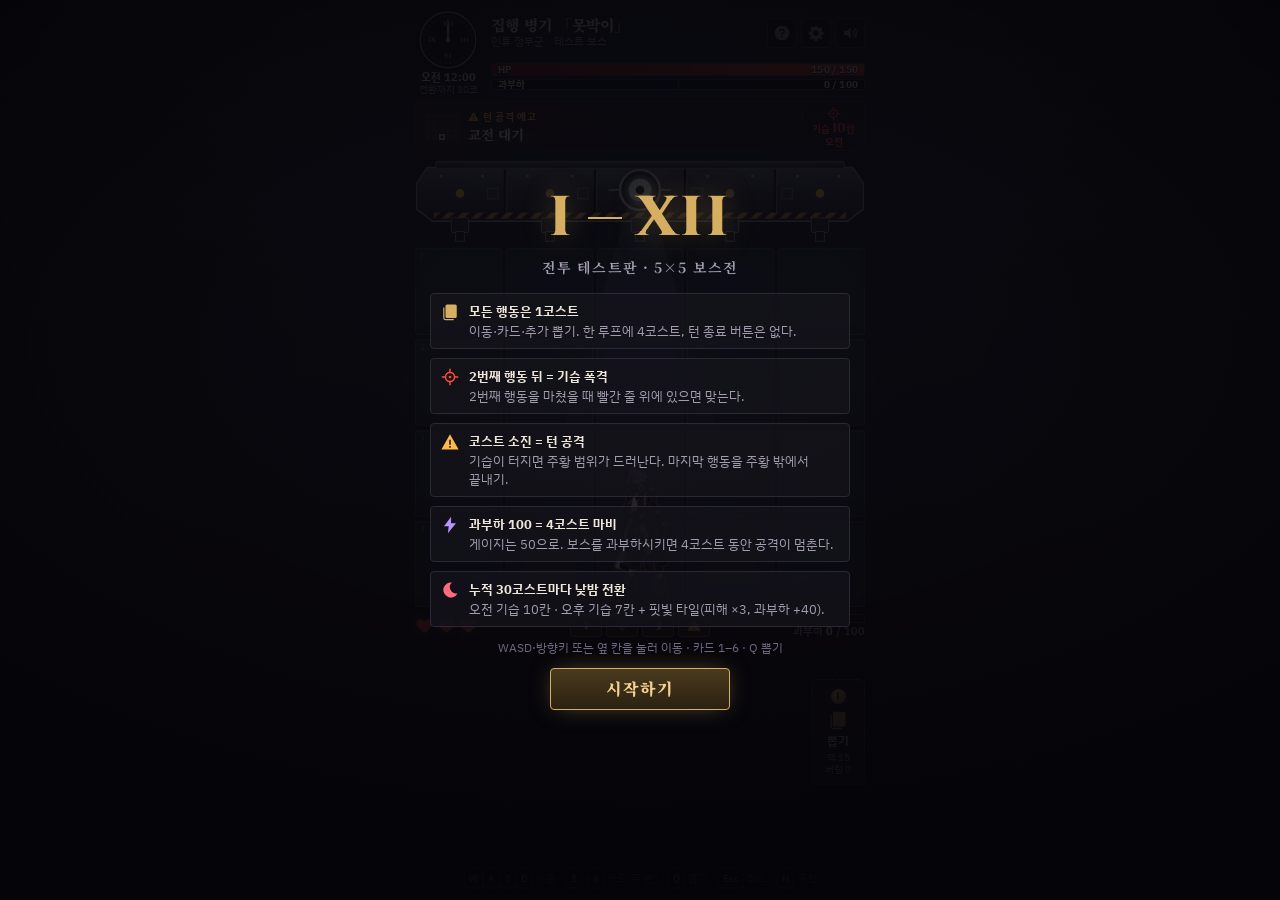
==== index.html @ 51001a9f "feat: 이야기 확장 — 긴 프롤로그 · 전투 중 장면 · 승패 엔딩 · 상점 주인 - 프롤로그를 약 45줄로 확장: 무너진 성당에서 깨어남, 신도들의 속삭임,   상점 주인(늑" ====
<!DOCTYPE html>
<html lang="ko">
<head>
<meta charset="utf-8">
<meta name="viewport" content="width=device-width, initial-scale=1, viewport-fit=cover">
<title>I–XII 전투 테스트</title>
<link rel="preconnect" href="https://fonts.googleapis.com">
<link rel="preconnect" href="https://fonts.gstatic.com" crossorigin>
<link rel="stylesheet" href="https://fonts.googleapis.com/css2?family=Cinzel:wght@600;800&family=IBM+Plex+Sans+KR:wght@400;500;700&family=Noto+Serif+KR:wght@500;700;900&display=swap">
<style>
/* ═══════════════════════════════════════════════════════════
   I–XII · 전투 테스트판
   5×5 보드 보스전 — 코스트 루프 / 2코 기습 / 과부하 / 낮밤
   ═══════════════════════════════════════════════════════════ */
:root{
  color-scheme:dark;
  --ink:#0B0A0F;
  --panel:#15131B; --panel-2:#1C1924; --line:#2B2735; --line-2:#3C3649;
  --bone:#EDE6D9; --ash:#A39CAF; --mute:#6F6980;
  --brass:#D6AE62; --brass-hi:#F2D38F; --brass-lo:#7C6234;
  --danger:#FF4B37; --warn:#FFB84A; --aether:#5FE3D2; --volt:#B894FF; --blood:#C0203D; --ok:#8BDCA6;
  --k-melee:#EFA45E; --k-shot:#5FE3D2; --k-far:#86B8FF; --k-jam:#B894FF; --k-guard:#AFC6DA; --k-cool:#8BDCA6; --k-move:#F2E6C8;
  --vh:100vh;
  --gap:4px;
  --f-num:'Cinzel','Trajan Pro','Times New Roman',serif;
  --f-serif:'Noto Serif KR','Nanum Myeongjo','AppleMyungjo','Batang',serif;
  --f-ui:'IBM Plex Sans KR','Apple SD Gothic Neo','Malgun Gothic','Noto Sans KR',system-ui,sans-serif;
  padding-top:env(safe-area-inset-top,0px);
  padding-bottom:env(safe-area-inset-bottom,0px);
}
@supports (height:100dvh){:root{--vh:100dvh}}
*,*::before,*::after{box-sizing:border-box}
html{height:100%;box-sizing:border-box;background:var(--ink)}
body{margin:0;min-height:100%;display:flex;flex-direction:column;background:var(--ink);color:var(--bone);font:14px/1.45 var(--f-ui);word-break:keep-all;overflow-wrap:break-word;-webkit-font-smoothing:antialiased;-webkit-text-size-adjust:100%;overflow-x:hidden}
button{font:inherit;color:inherit;margin:0}
svg{display:block}
[hidden]{display:none!important}
:focus-visible{outline:2px solid var(--brass-hi);outline-offset:2px}

/* ── 앱 틀 · 낮/밤 분위기 ── */
#app{
  /* 오전(낮) — 감시망의 차가운 청회색 */
  --sky-a:#0B1219; --sky-b:#16232F; --tile-a:#1A2531; --tile-edge:#2A3B4A; --eye:#D9F1FF; --tick-on:var(--brass-hi);
  --reserve:450px;                     /* 보드 밖 UI가 차지하는 세로 높이 */
  --board:clamp(252px, min(calc(100vw - 32px), calc(var(--vh) - var(--reserve))), 520px);
  --cs:calc((var(--board) - 4 * var(--gap)) / 5);
  position:relative;flex:1 0 auto;
  display:flex;flex-direction:column;align-items:center;justify-content:center;gap:6px;
  padding:10px 16px 12px;
  background:radial-gradient(120% 70% at 50% -5%, var(--sky-b) 0%, var(--sky-a) 55%, var(--ink) 100%);
  user-select:none;-webkit-user-select:none;overflow-x:clip;
}
#app[data-phase="night"]{
  /* 오후(밤) — 학살당한 광신의 핏빛 */
  --sky-a:#12070A; --sky-b:#260C13; --tile-a:#241317; --tile-edge:#43202A; --eye:#FF3B4E; --tick-on:#FF6A7E;
}
#app::before{content:"";position:fixed;inset:0;pointer-events:none;opacity:0;transition:opacity 1s ease;
  background:radial-gradient(38% 30% at 88% 4%, rgba(192,32,61,.34), transparent 70%), radial-gradient(90% 60% at 50% 110%, rgba(120,10,30,.28), transparent 70%)}
#app[data-phase="night"]::before{opacity:1}
#app.hurt-vig::after,#app.volt-vig::after{content:"";position:fixed;inset:0;pointer-events:none;z-index:30;animation:vig .55s ease-out forwards}
#app.hurt-vig::after{box-shadow:inset 0 0 90px 20px rgba(255,40,40,.55)}
#app.volt-vig::after{box-shadow:inset 0 0 110px 30px rgba(184,148,255,.6)}
@keyframes vig{from{opacity:1}to{opacity:0}}
.col{width:max(var(--board), min(calc(100vw - 32px), 420px));max-width:100%;position:relative;z-index:1}
@media (hover:none){#app{--reserve:416px}}   /* 터치 기기는 단축키 안내가 없다 */
@media (max-height:700px){#app{gap:4px;padding-block:6px 8px}.foot{height:54px}.d-row.d-flav{display:none}.log p:first-child:not(:last-child){display:none}}

/* ── HUD ── */
.hud{display:grid;grid-template-columns:auto 1fr auto;grid-template-areas:"clock name btns" "clock bars bars";column-gap:10px;row-gap:4px;align-items:center}
.clock-wrap{grid-area:clock;display:flex;flex-direction:column;align-items:center;gap:2px;width:66px}
.clock{width:58px;height:58px;filter:drop-shadow(0 3px 8px #000a)}
.ck-rim{fill:#17141D;stroke:var(--brass);stroke-width:2}
.ck-face{fill:#0E0C12}
.ck-tick{stroke:#3A3446;stroke-width:2.2;stroke-linecap:round;transition:stroke .25s}
.ck-tick.on{stroke:var(--tick-on)}
.ck-n{font:800 11px var(--f-num);fill:var(--ash);text-anchor:middle;dominant-baseline:central}
.ck-h{stroke:var(--brass);stroke-width:4;stroke-linecap:round}
.ck-m{stroke:var(--bone);stroke-width:1.8;stroke-linecap:round}
#ckHour,#ckMin{transform-origin:50px 50px;transition:transform .45s cubic-bezier(.3,.8,.3,1)}
.ck-c{fill:var(--brass-hi)}
.clock-meta{display:flex;flex-direction:column;align-items:center;line-height:1.15;font-variant-numeric:tabular-nums}
.clock-meta b{font:700 11px/1.2 var(--f-ui);white-space:nowrap}
.clock-meta span{font-size:10px;color:var(--ash);white-space:nowrap}
.boss-name{grid-area:name;min-width:0}
.bname{font:900 15px/1.2 var(--f-serif);white-space:nowrap;overflow:hidden;text-overflow:ellipsis}
.bsub{font-size:11px;color:var(--ash);white-space:nowrap;overflow:hidden;text-overflow:ellipsis}
@keyframes blink{50%{opacity:.45}}
.boss-bars{grid-area:bars;display:flex;flex-direction:column;gap:3px;min-width:0}
.bar{position:relative;height:13px;border-radius:2px;background:#07060A;border:1px solid var(--line-2);overflow:hidden}
.bar>i{position:absolute;left:0;top:0;bottom:0;width:calc(var(--v,1) * 100%);transition:width .35s ease}
.bar>b{position:absolute;inset:0;padding:0 6px;display:flex;justify-content:space-between;align-items:center;font:700 9.5px/1 var(--f-ui);text-shadow:0 1px 2px #000;font-variant-numeric:tabular-nums;letter-spacing:.02em}
.bar.hp>i{background:linear-gradient(90deg,#6F1420,#D8432F)}
.bar.bol{height:11px}
.bar.bol>i,.bar.pol>i{background:linear-gradient(90deg,#3E2F7A,var(--volt))}
.bar.bol::after,.bar.pol::after{content:"";position:absolute;left:50%;top:0;bottom:0;width:1px;background:#ffffff33}
.hud-btns{grid-area:btns;display:flex;gap:4px}
.icon-btn{width:30px;height:30px;display:grid;place-items:center;border-radius:4px;border:1px solid var(--line-2);background:var(--panel);cursor:pointer;padding:0;touch-action:manipulation}
.icon-btn svg{width:16px;height:16px;fill:var(--ash)}
.icon-btn:hover svg{fill:var(--brass-hi)}
.icon-btn.x{font:400 20px/1 var(--f-ui);color:var(--ash)}

/* ── 보스 의도 ── */
.intent{display:flex;align-items:center;gap:9px;padding:6px 9px;height:50px;border:1px solid var(--line);border-radius:4px;background:linear-gradient(90deg,rgba(255,184,74,.08),transparent 55%),var(--panel)}
.intent.live{border-color:rgba(255,184,74,.55);background:linear-gradient(90deg,rgba(255,184,74,.18),transparent 70%),var(--panel)}
.mini{display:grid;grid-template-columns:repeat(5,6px);grid-auto-rows:6px;gap:1px;flex:none}
.mini i{background:#ffffff12;border-radius:1px}
.mini i.on{background:var(--warn)}
.mini i.me{box-shadow:inset 0 0 0 1.5px var(--brass-hi)}
.int-txt{flex:1;min-width:0;display:flex;flex-direction:column;gap:4px}
.int-label{display:flex;align-items:center;gap:4px;font:700 10px/1 var(--f-ui);letter-spacing:.06em;color:var(--warn);white-space:nowrap;overflow:hidden}
.int-meta{display:flex;gap:4px;margin-left:4px;letter-spacing:0}
.int-main{display:flex;align-items:center;gap:6px;min-width:0;white-space:nowrap}
.int-chips{display:flex;gap:4px;min-width:0;overflow:hidden}
.int-label svg{width:11px;height:11px;fill:var(--warn)}
#intName{flex:none;font:900 13.5px/1.2 var(--f-serif)}
.chip{font:700 10px/1 var(--f-ui);padding:2px 5px;border-radius:2px;border:1px solid currentColor;white-space:nowrap}
.c-warn{color:var(--warn)} .c-volt{color:var(--volt)} .c-ok{color:var(--ok)} .c-dim{color:var(--ash)}
.amb-chip{flex:none;display:flex;flex-direction:column;align-items:center;gap:1px;padding-left:9px;border-left:1px solid var(--line);color:var(--danger);font:700 10px/1.1 var(--f-ui);white-space:nowrap}
.amb-chip svg{width:15px;height:15px;fill:var(--danger)}
.amb-chip b{font:800 13px/1 var(--f-num)}

/* ── 보드 ── */
.board{position:relative;z-index:1;flex:none;width:var(--board);height:var(--board);display:grid;grid-template-columns:repeat(5,1fr);grid-template-rows:repeat(5,1fr);gap:var(--gap)}
.cell{position:relative;border-radius:3px;background-color:var(--tile-a);border:1px solid var(--tile-edge);box-shadow:inset 0 -8px 14px rgba(0,0,0,.35),inset 0 1px 0 rgba(255,255,255,.05);cursor:pointer;touch-action:manipulation;overflow:hidden;transition:background-color .8s,border-color .8s}
.cell::before{content:"";position:absolute;inset:0;opacity:0;transition:opacity .15s}
.cell::after{content:"";position:absolute;inset:3px;border:2px solid transparent;border-radius:3px;transition:border-color .12s,box-shadow .12s}
.cell .dist{position:absolute;left:4px;top:3px;font:600 9px/1 var(--f-num);color:rgba(255,255,255,.22);z-index:1}
.cell .pool{position:absolute;inset:14%;border-radius:46% 54% 50% 44%;background:radial-gradient(circle at 34% 30%,#E8526A 0,#9A1029 50%,#4A0712 100%);box-shadow:0 0 16px rgba(192,32,61,.55);opacity:0;transform:scale(.5);transition:opacity .45s,transform .45s}
.cell.blood{border-color:#6E1628}
.cell.blood .pool{opacity:.92;transform:scale(1);animation:pool 2.6s ease-in-out infinite}
@keyframes pool{50%{box-shadow:0 0 26px rgba(232,82,106,.7)}}
.cell.amb::before{opacity:1;background:repeating-linear-gradient(135deg,rgba(255,75,55,.58) 0 6px,rgba(255,75,55,.2) 6px 12px);background-size:17px 17px;box-shadow:inset 0 0 0 1px rgba(255,90,70,.95),inset 0 0 18px rgba(255,75,55,.5);animation:hatch 1s linear infinite}
@keyframes hatch{to{background-position:17px 0}}
.cell.atk::before{opacity:1;background:repeating-linear-gradient(45deg,rgba(255,184,74,.52) 0 5px,rgba(255,184,74,.15) 5px 10px);box-shadow:inset 0 0 0 1px rgba(255,200,110,.95),inset 0 0 18px rgba(255,184,74,.45)}
.board.amb-off .cell.amb::before,.board.atk-off .cell.atk::before{filter:grayscale(.9) brightness(.7);animation:none}
.board.arming .cell.amb::before{animation:armIn .5s ease-out,hatch 1s linear infinite}
@keyframes armIn{from{opacity:0;transform:scaleX(.2)}to{opacity:1;transform:scaleX(1)}}
.board.revealing .cell.atk::before{animation:armIn .4s ease-out}
.cell.mv::after{border:1px dashed rgba(255,255,255,.2)}
@media (hover:hover){.cell.mv:hover::after{border-color:var(--brass-hi);border-style:solid}}
.cell.rng::after{border-color:var(--aether);box-shadow:0 0 14px -2px var(--aether),inset 0 0 10px -4px var(--aether)}
.cell.leapd::after{border:2px dashed var(--bone);box-shadow:0 0 12px -4px var(--bone)}

/* 보스 줄 */
.boss-row{grid-row:1;grid-column:1/-1;position:relative;z-index:2}
.boss-art{position:absolute;inset:0;transition:filter .3s}
.boss-art svg,.boss-art img{width:100%;height:100%}
.boss-art img{object-fit:contain;object-position:center bottom}
.boss-svg .eye{fill:var(--eye);filter:drop-shadow(0 0 6px var(--eye));transition:fill .8s}
.boss-svg .lamp{fill:#FFB84A;animation:blink 1.4s steps(2) infinite}
.boss-svg .lamp:nth-child(2n){animation-delay:.7s}
.boss-svg .muz{fill:transparent}
.boss-svg .brl.fire .muz{fill:#FFF0C0;filter:drop-shadow(0 0 5px #FFB84A)}
.boss-svg .brl.fire{animation:recoil .28s ease-out}
@keyframes recoil{30%{transform:translateY(-4px)}}
.boss-row.hit .boss-art{animation:bossHit .32s ease-out}
@keyframes bossHit{0%{filter:brightness(2.6) saturate(0)}40%{transform:translateY(-3px)}100%{filter:none;transform:none}}
.boss-row.stunned .boss-art{filter:grayscale(.85) brightness(.72);animation:flick 1.3s steps(3) infinite}
@keyframes flick{40%{filter:grayscale(.9) brightness(.45)}}
.stun-tag{position:absolute;left:24%;top:50%;translate:-50% -50%;padding:3px 8px;border-radius:2px;background:rgba(20,12,34,.88);border:1px solid var(--volt);color:var(--volt);font:700 11px/1.2 var(--f-ui);letter-spacing:.04em;white-space:nowrap;z-index:3;pointer-events:none}
.bcells{position:absolute;inset:0;display:grid;grid-template-columns:repeat(5,1fr);gap:var(--gap);pointer-events:none;z-index:2}
.bcell{position:relative;border-radius:4px;transition:box-shadow .12s}
.bcell.rng{box-shadow:inset 0 0 0 2px var(--aether),0 0 18px -3px var(--aether)}
.bcell.rng::after{content:"";position:absolute;left:50%;top:55%;width:22px;height:22px;margin:-11px 0 0 -11px;border:2px solid var(--aether);border-radius:50%;box-shadow:0 0 8px var(--aether)}
.searchlight{position:absolute;left:50%;top:42%;width:62%;height:520%;translate:-50% 0;transform-origin:50% 0;pointer-events:none;z-index:4;opacity:.5;mix-blend-mode:screen;
  background:linear-gradient(180deg,rgba(200,230,255,.26),rgba(200,230,255,0) 88%);clip-path:polygon(47% 0,53% 0,100% 100%,0 100%);animation:sweep 7s ease-in-out infinite alternate;transition:opacity .8s}
@keyframes sweep{from{rotate:-26deg}to{rotate:26deg}}
#app[data-phase="night"] .searchlight{opacity:0}

/* 기습 레이저 줄 */
.beams{position:absolute;inset:0;pointer-events:none;z-index:3}
.beam{position:absolute;background:#FF6A55;box-shadow:0 0 8px 1px rgba(255,75,55,.85);border-radius:2px;animation:beamPulse 1.1s ease-in-out infinite}
@keyframes beamPulse{50%{opacity:.55}}
.beam.h{left:calc(var(--x) * (var(--cs) + var(--gap)) + 8px);top:calc(var(--y) * (var(--cs) + var(--gap)) + var(--cs) / 2 - 1px);width:calc(var(--n) * var(--cs) + (var(--n) - 1) * var(--gap) - 16px);height:2px}
.beam.v{left:calc(var(--x) * (var(--cs) + var(--gap)) + var(--cs) / 2 - 1px);top:calc(var(--y) * (var(--cs) + var(--gap)) + 8px);height:calc(var(--n) * var(--cs) + (var(--n) - 1) * var(--gap) - 16px);width:2px}
.beam::before,.beam::after{content:"";position:absolute;width:7px;height:7px;border-radius:50%;background:#FF6A55;box-shadow:0 0 6px #FF4B37}
.beam.h::before{left:-3px;top:-2.5px}.beam.h::after{right:-3px;top:-2.5px}
.beam.v::before{top:-3px;left:-2.5px}.beam.v::after{bottom:-3px;left:-2.5px}
.board.amb-off .beam{background:#777;box-shadow:none;animation:none;opacity:.5}
.board.amb-off .beam::before,.board.amb-off .beam::after{background:#777;box-shadow:none}

/* 주인공 */
.unit{position:absolute;left:0;top:0;width:var(--cs);height:var(--cs);z-index:5;pointer-events:none;
  transform:translate(calc(var(--c,2) * (var(--cs) + var(--gap))),calc(var(--r,4) * (var(--cs) + var(--gap))));transition:transform .15s cubic-bezier(.25,.8,.35,1)}
.hero-art{position:absolute;left:4%;right:4%;bottom:5%;height:128%;transform-origin:50% 100%;animation:bob 2.4s ease-in-out infinite}
.hero-art svg,.hero-art img{width:100%;height:100%}
.hero-art img{object-fit:contain;object-position:center bottom;filter:drop-shadow(0 4px 4px rgba(0,0,0,.55))}
.unit.face-l .hero-art{transform:scaleX(-1)}
.hero-art.img{left:-16%;right:-16%;bottom:3%;height:165%}
.hero-art.img img{filter:drop-shadow(0 0 1px rgba(255,236,200,.95)) drop-shadow(0 3px 3px rgba(0,0,0,.7))}
.unit.frozen .hero-art.img{filter:drop-shadow(0 0 6px var(--volt))}
@keyframes bob{50%{translate:0 -3%}}
.hero-svg .halo{transform-box:fill-box;transform-origin:center;animation:spin 14s linear infinite}
@keyframes spin{to{rotate:360deg}}
.hero-svg .eye{transform-box:fill-box;transform-origin:center;animation:eyeBlink 4.2s infinite}
@keyframes eyeBlink{0%,93%,100%{scale:1 1}96%{scale:1 .1}}
.unit.hop .hero-art{animation:hop .18s ease-out}
@keyframes hop{40%{translate:0 -12%;scale:.94 1.06}100%{translate:0 0}}
.unit.hit .hero-art{animation:hurt .42s ease-out}
@keyframes hurt{0%{filter:brightness(3) saturate(0)}25%{translate:-6% 0}50%{translate:5% 0;filter:brightness(1.4) sepia(1) hue-rotate(-40deg)}100%{translate:0 0;filter:none}}
.unit.frozen .hero-art{filter:saturate(.35) brightness(.9) drop-shadow(0 0 7px var(--volt));animation:jitter .14s steps(2) infinite}
@keyframes jitter{50%{translate:1.5% 0}}
.unit .ward{position:absolute;inset:-6%;border-radius:50%;border:2px solid rgba(175,198,218,.9);box-shadow:0 0 14px rgba(175,198,218,.55),inset 0 0 12px rgba(175,198,218,.35);opacity:0;transform:scale(.8);transition:opacity .25s,transform .25s}
.unit.warded .ward{opacity:1;transform:scale(1)}
.unit.blocked .ward{animation:wardHit .4s ease-out}
@keyframes wardHit{0%{transform:scale(1.25);border-color:#fff}100%{transform:scale(1)}}
.unit .sparks{position:absolute;inset:-10%;width:120%;height:120%;opacity:0;pointer-events:none}
.unit.frozen .sparks,.unit.fizz .sparks{opacity:1;animation:sparks .22s steps(2) infinite}
@keyframes sparks{50%{opacity:.25;rotate:12deg}}
.unit .frz-badge{position:absolute;right:-4px;top:-18%;min-width:18px;height:18px;padding:0 4px;border-radius:9px;background:var(--volt);color:#1A1027;font:800 11px/18px var(--f-ui);text-align:center;opacity:0;transition:opacity .2s}
.unit.frozen .frz-badge{opacity:1}
.unit .bld-badge{position:absolute;left:-4px;top:-18%;height:18px;padding:0 5px;border-radius:9px;background:var(--blood);color:#FFE3E8;font:800 11px/18px var(--f-num);box-shadow:0 0 10px rgba(192,32,61,.8);opacity:0;transition:opacity .2s}
.unit.on-blood .bld-badge{opacity:1}

/* 이펙트 */
.fx{position:absolute;inset:0;pointer-events:none;z-index:7}
.fx-cell{position:absolute;left:calc(var(--c) * (var(--cs) + var(--gap)));top:calc(var(--r) * (var(--cs) + var(--gap)));width:var(--cs);height:var(--cs);border-radius:4px}
.fx-boom{background:radial-gradient(circle,#fff 0,#FFE0B8 18%,rgba(255,75,55,.9) 42%,rgba(255,75,55,0) 70%);animation:fxBoom .5s ease-out forwards}
.fx-boom.amber{background:radial-gradient(circle,#fff 0,#FFF1C9 18%,rgba(255,184,74,.92) 42%,rgba(255,184,74,0) 70%)}
.fx-zap{background:radial-gradient(circle,#E9FFFC 0,rgba(95,227,210,.85) 34%,rgba(95,227,210,0) 70%);animation:fxBoom .36s ease-out forwards}
.fx-zap.blood{background:radial-gradient(circle,#FFE3E8 0,rgba(232,52,82,.95) 34%,rgba(192,32,61,0) 72%)}
.fx-void{background:radial-gradient(circle,rgba(139,220,166,.55),transparent 70%);animation:fxBoom .5s ease-out forwards}
@keyframes fxBoom{0%{transform:scale(.35);opacity:1}100%{transform:scale(1.45);opacity:0}}
.fx-num{position:absolute;translate:-50% -50%;font:800 22px/1 var(--f-num);color:#fff;text-shadow:0 2px 0 #000,0 0 12px #000;white-space:nowrap;animation:fxRise .95s ease-out forwards}
.fx-num.hurt{color:#FF6352}
.fx-num.big{font-size:32px;color:#FF6A7E}
.fx-num.volt,.fx-num.block,.fx-num.ok{font:700 13px/1 var(--f-ui);padding:3px 7px;border-radius:2px;background:rgba(12,10,16,.85);text-shadow:none}
.fx-num.volt{color:var(--volt);border:1px solid var(--volt)}
.fx-num.block{color:var(--k-guard);border:1px solid var(--k-guard)}
.fx-num.ok{color:var(--ok);border:1px solid var(--ok)}
@keyframes fxRise{0%{opacity:0;transform:translateY(8px) scale(.7)}15%{opacity:1;transform:translateY(0) scale(1.15)}70%{opacity:1}100%{opacity:0;transform:translateY(-34px) scale(1)}}
.fx-nail{position:absolute;width:3px;margin-left:-1.5px;border-radius:2px;background:linear-gradient(180deg,rgba(255,240,200,0),#FFE7B0 75%,#fff);transform-origin:top;animation:fxNail .26s ease-in forwards}
@keyframes fxNail{0%{transform:scaleY(0);opacity:1}70%{transform:scaleY(1);opacity:1}100%{transform:scaleY(1);opacity:0}}
.board.shake-s{animation:shS .26s}
.board.shake-m{animation:shM .36s}
.board.shake-l{animation:shL .46s}
@keyframes shS{25%{translate:-3px 1px}50%{translate:2px -1px}75%{translate:-1px 2px}}
@keyframes shM{20%{translate:-6px 3px}40%{translate:5px -4px}60%{translate:-4px 4px}80%{translate:2px -2px}}
@keyframes shL{15%{translate:-9px 5px}35%{translate:8px -7px}55%{translate:-7px 6px}75%{translate:4px -3px}}
.toast{position:absolute;left:50%;top:50%;translate:-50% -50%;z-index:9;max-width:92%;padding:8px 14px;border-radius:4px;background:rgba(28,20,32,.96);border:1px solid #7A2A22;color:#FFD3CB;font:600 13px/1.35 var(--f-ui);text-align:center;box-shadow:0 8px 24px rgba(0,0,0,.6);pointer-events:none;animation:toastIn .16s ease-out}
.toast.ok{border-color:#2F6B47;color:#CFF5DC}
@keyframes toastIn{from{opacity:0;scale:.92}}

/* ── 상태 줄 ── */
.status{display:grid;grid-template-columns:1fr auto 1fr;align-items:center;gap:8px}
.vitals{display:flex;align-items:center;gap:3px}
.heart{width:19px;height:19px;fill:#E04A3A;filter:drop-shadow(0 0 4px rgba(224,74,58,.45))}
.heart.empty{fill:#2A2430;filter:none}
.vitals.hurt{animation:shM .4s}
.shield{display:flex;align-items:center;gap:2px;margin-left:4px;color:var(--k-guard);font:700 12px/1 var(--f-ui)}
.shield svg{width:16px;height:16px;fill:var(--k-guard)}
.pips{display:flex;gap:4px}
.pip{position:relative;width:32px;height:24px;border-radius:3px;border:1px solid var(--brass-lo);background:linear-gradient(180deg,#3B301B,#1D1810);display:grid;place-items:center;transition:opacity .2s,border-color .2s}
.pip i{font:800 11px/1 var(--f-num);font-style:normal;color:var(--brass-hi)}
.pip svg{width:14px;height:14px}
.pip.m-amb svg{fill:var(--danger)}
.pip.m-atk svg{fill:var(--warn)}
.pip.spent{background:transparent;border-color:var(--line-2);opacity:.45}
.pip.next{box-shadow:0 0 0 1px var(--brass-hi),0 0 12px -2px var(--brass);animation:pipGlow 1.2s ease-in-out infinite}
@keyframes pipGlow{50%{box-shadow:0 0 0 1px var(--brass-hi),0 0 4px -2px var(--brass)}}
.pip.frz{border-color:var(--volt);background:linear-gradient(180deg,#2B2147,#161028)}
.pip.stn svg{opacity:.3}
.pip.stn::after{content:"";position:absolute;left:5px;right:5px;top:50%;height:2px;margin-top:-1px;background:var(--ok);rotate:-24deg;border-radius:1px}
.olw{display:flex;flex-direction:column;align-items:flex-end;gap:3px;justify-self:end;width:100%;max-width:110px}
.bar.pol{width:100%;height:9px}
.bar.pol.hot>i{background:linear-gradient(90deg,#6A3DC2,#FF7AD9)}
#olTxt{font:600 10.5px/1 var(--f-ui);color:var(--ash);font-variant-numeric:tabular-nums;white-space:nowrap}
#olTxt b{color:var(--bone)}
#olTxt .frz-t{color:var(--volt)}
.coach{height:18px;font:600 12px/18px var(--f-ui);color:var(--ash);text-align:center;white-space:nowrap;overflow:hidden;text-overflow:ellipsis}
.coach.t-danger{color:#FF8272} .coach.t-warn{color:var(--warn)} .coach.t-ok{color:var(--ok)} .coach.t-volt{color:var(--volt)}

/* ── 손패 ── */
.hand-row{display:flex;align-items:flex-end;gap:6px;height:118px}
.hand{flex:1;min-width:0;height:100%;display:flex;align-items:flex-end;justify-content:center}
.card{--k:var(--brass);position:relative;flex:none;width:78px;height:106px;margin-left:var(--ov,5px);padding:5px 5px 4px;display:flex;flex-direction:column;gap:3px;border-radius:6px;border:1px solid #5A4A2C;
  background:linear-gradient(165deg,#251F2D 0%,#16121C 58%,#100D14 100%);box-shadow:0 8px 16px -8px rgba(0,0,0,.8),inset 0 1px 0 rgba(255,255,255,.07);text-align:left;cursor:pointer;touch-action:manipulation;transition:transform .14s ease,box-shadow .14s ease,filter .14s}
.card:first-child{margin-left:0}
.card::before{content:"";position:absolute;inset:2px;border:1px solid rgba(214,174,98,.16);border-radius:4px;pointer-events:none}
.has-card-art .card{background:var(--card-art) center/cover no-repeat,#C9B38A;border-color:#4A3218;color:#2A1A0C;box-shadow:0 8px 16px -8px rgba(0,0,0,.85),inset 0 0 16px rgba(70,40,12,.35)}
.has-card-art .card::before{border-color:rgba(90,60,30,.3)}
.has-card-art .card .c-name{color:#1E1208}
.has-card-art .card .c-stat b{color:#1E1208}
.has-card-art .card .c-stat small{color:#5B4430}
.has-card-art .card .c-key{color:#5B4430;border-color:rgba(90,60,30,.45)}
.has-card-art .card .c-mini i{background:rgba(60,35,15,.16)}
.has-card-art .card .c-mini i.me{background:#8A5A12}
.has-card-art .card .c-tags em{background:rgba(60,35,15,.12);color:#5B4430}
.has-card-art .card.k-melee{--k:#9C4A10} .has-card-art .card.k-shot{--k:#0E6F66} .has-card-art .card.k-far{--k:#2C5C9E} .has-card-art .card.k-jam{--k:#6B3DB0}
.has-card-art .card.k-guard{--k:#3A5670} .has-card-art .card.k-cool{--k:#2A7A4B} .has-card-art .card.k-move{--k:#6A5530}
.has-card-art .card .t-ol{color:#6B3DB0!important} .has-card-art .card .t-bol{color:#2A7A4B!important} .has-card-art .card .t-rap{color:#A0381C!important} .has-card-art .card .t-per{color:#8A5A12!important}
.has-card-art .card.bld .c-stat b{color:#A3122D}
.has-card-art .card.off{filter:grayscale(.85) brightness(.66)}
.k-melee{--k:var(--k-melee)} .k-shot{--k:var(--k-shot)} .k-far{--k:var(--k-far)} .k-jam{--k:var(--k-jam)} .k-guard{--k:var(--k-guard)} .k-cool{--k:var(--k-cool)} .k-move{--k:var(--k-move)}
.c-top{display:flex;align-items:center;gap:3px;height:15px}
.c-cost{flex:none;width:15px;height:15px;border-radius:50%;display:grid;place-items:center;font:800 9.5px/1 var(--f-num);color:#1A140A;background:radial-gradient(circle at 35% 30%,#FFE7AE,#C99A45 60%,#7C6234)}
.c-kind{flex:1;min-width:0;display:flex;align-items:center;gap:2px;font:700 9px/1 var(--f-ui);color:var(--k);letter-spacing:.03em;white-space:nowrap}
.c-kind svg{flex:none;width:10px;height:10px;fill:var(--k)}
.c-key{flex:none;font:600 9px/1 var(--f-ui);color:var(--mute);border:1px solid var(--line-2);border-radius:2px;padding:1px 3px}
.c-name{min-height:30px;display:flex;align-items:center;padding:0 1px;font:900 12px/1.2 var(--f-serif);word-break:keep-all}
.c-mid{flex:1;display:flex;align-items:center;gap:6px;padding:1px}
.c-mini{display:grid;grid-template-columns:repeat(3,5px);grid-auto-rows:5px;gap:1px;flex:none}
.c-mini i{background:rgba(255,255,255,.08);border-radius:1px}
.c-mini i.on{background:var(--k)}
.c-mini i.me{background:var(--brass-hi)}
.c-mini.icon{width:17px;height:29px;display:grid;place-items:center}
.c-mini.icon svg{width:16px;height:16px;fill:var(--k)}
.c-stat{display:flex;flex-direction:column;line-height:1;min-width:0}
.c-stat b{font:800 19px/1 var(--f-num);font-variant-numeric:tabular-nums}
.c-stat small{margin-top:2px;font-size:9px;color:var(--ash);white-space:nowrap}
.c-tags{display:flex;flex-wrap:nowrap;gap:2px;min-height:13px;overflow:hidden}
.c-tags em{flex:none;display:flex;align-items:center;gap:1px;padding:2px 3px;border-radius:2px;background:rgba(255,255,255,.07);font:700 8px/1 var(--f-ui);font-style:normal;color:var(--ash);white-space:nowrap}
.c-tags em svg{width:8px;height:8px;fill:currentColor}
.t-ol{color:var(--volt)!important} .t-bol{color:var(--ok)!important} .t-rap{color:#FF9D82!important} .t-per{color:var(--brass-hi)!important}
.card.sel{transform:translateY(-10px);box-shadow:0 0 0 2px var(--aether),0 14px 24px -10px #000;z-index:4}
@media (hover:hover){.card:hover{transform:translateY(-8px);z-index:4}}
.card.off{filter:grayscale(.75) brightness(.6)}
.card.bld{border-color:var(--blood);box-shadow:0 0 14px -3px var(--blood)}
.card.bld .c-stat b{color:#FF7A8C}
.card.frz{border-color:var(--volt)}
.c-flag{position:absolute;left:4px;right:4px;bottom:4px;padding:2px 0;border-radius:2px;text-align:center;font:700 9px/1.3 var(--f-ui)}
.c-flag.off{color:#FFB9AD;background:#2A0E0E;border:1px solid #7A2A22}
.c-flag.frz{color:#E3D6FF;background:#1E1434;border:1px solid var(--volt)}
.draw-btn{flex:none;width:54px;height:106px;display:flex;flex-direction:column;align-items:center;justify-content:center;gap:5px;padding:0;border-radius:6px;border:1px dashed #6A5733;
  background:repeating-linear-gradient(135deg,#1B1720 0 6px,#15121A 6px 12px);cursor:pointer;touch-action:manipulation}
.draw-btn svg{width:20px;height:20px;fill:var(--brass)}
.draw-btn b{font:700 12px/1 var(--f-ui)}
.draw-btn small{font-size:9.5px;line-height:1.25;color:var(--ash);text-align:center}
.draw-btn .c-cost{margin-bottom:1px}
.draw-btn.dis{opacity:.4;cursor:not-allowed}
@media (hover:hover){.draw-btn:not(.dis):hover{border-color:var(--brass);border-style:solid}}

/* ── 하단: 카드 상세 / 전투 기록 ── */
.foot{height:74px;overflow:hidden}
.detail{height:100%;padding:6px 10px;border:1px solid var(--brass-lo);border-radius:5px;background:rgba(21,19,27,.97);display:flex;flex-direction:column;justify-content:center;gap:3px;font-size:11.5px;line-height:1.35}
.d-row{display:flex;align-items:center;gap:6px;white-space:nowrap;min-width:0}
.d-range,.d-text,.d-eff{overflow:hidden;text-overflow:ellipsis;min-width:0}
.d-eff{flex:1}
.d-kind{display:flex;align-items:center;gap:3px;font:700 10px/1 var(--f-ui);color:var(--k)}
.d-kind svg{width:11px;height:11px;fill:var(--k)}
.d-name{font:900 13.5px/1.2 var(--f-serif)}
.d-range{color:var(--ash)}
.d-text{color:var(--ash)}
.d-eff b{font-variant-numeric:tabular-nums}
.d-eff .v{color:var(--volt)} .d-eff .g{color:var(--ok)} .d-eff .bl{font-style:normal;color:#FF8FA0}
.st{flex:none;font:700 10.5px/1 var(--f-ui);padding:3px 6px;border-radius:2px;white-space:nowrap}
.st.good{color:var(--ok);background:rgba(139,220,166,.12)}
.st.bad{color:#FF9C8E;background:rgba(255,75,55,.12)}
.st.frz{color:var(--volt);background:rgba(184,148,255,.14)}
.btn-use{flex:none;padding:4px 10px;border-radius:4px;border:1px solid var(--brass);background:linear-gradient(180deg,#3E3219,#241C0E);color:var(--brass-hi);font:700 12px/1 var(--f-ui);cursor:pointer}
.hint{flex:none;color:var(--mute);font-size:10.5px}
.log{height:100%;display:flex;flex-direction:column;justify-content:flex-end;gap:1px;font-size:11.5px;line-height:1.45;color:var(--mute)}
.log p{margin:0;white-space:nowrap;overflow:hidden;text-overflow:ellipsis}
.log p:last-child{color:var(--ash)}
.log .l-bad{color:#FF8A7A} .log .l-ok{color:var(--ok)} .log .l-volt{color:var(--volt)} .log .l-blood{color:#FF8FA0} .log .l-day{color:#BFE4FF} .log .l-warn{color:var(--warn)}
.log p:not(:last-child){opacity:.6}
.keys{font-size:11px;color:var(--mute);text-align:center}
.keys kbd{font:600 10px/1 var(--f-ui);padding:2px 4px;border:1px solid var(--line-2);border-bottom-width:2px;border-radius:3px;color:var(--ash)}
@media (hover:none){.keys{display:none}}

/* ── 오버레이 ── */
.overlay{position:fixed;inset:0;z-index:40;display:grid;place-items:center;padding:16px;overflow-y:auto;background:radial-gradient(80% 60% at 50% 38%,rgba(11,10,16,.84),rgba(5,4,8,.96))}
.ov-panel{width:min(420px,100%);display:flex;flex-direction:column;align-items:center;gap:12px;text-align:center}
.logo{display:flex;align-items:center;gap:14px;font:800 56px/1 var(--f-num);color:var(--brass);letter-spacing:.04em;text-shadow:0 0 30px rgba(214,174,98,.35)}
.logo i{display:block;width:34px;height:2px;background:var(--brass)}
.logo-sub{margin:0;font:700 14px/1.4 var(--f-serif);color:var(--ash);letter-spacing:.08em}
.rules{list-style:none;margin:4px 0 0;padding:0;display:flex;flex-direction:column;gap:9px;text-align:left;width:100%}
.rules li{display:flex;gap:10px;align-items:flex-start;padding:8px 10px;border:1px solid var(--line);border-radius:4px;background:rgba(21,19,27,.8);font-size:12.5px;line-height:1.45;color:var(--ash)}
.rules li b{display:block;color:var(--bone);font-size:13px;margin-bottom:1px}
.rules svg{flex:none;width:18px;height:18px;margin-top:1px;fill:var(--brass)}
.rules .r-amb svg{fill:var(--danger)} .rules .r-atk svg{fill:var(--warn)} .rules .r-volt svg{fill:var(--volt)} .rules .r-blood svg{fill:#FF6A7E}
.ctrl{margin:0;font-size:12px;color:var(--mute)}
.btn-main{min-width:180px;padding:12px 28px;border-radius:4px;border:1px solid var(--brass);background:linear-gradient(180deg,#4A3B1E,#2A2111);color:var(--brass-hi);font:900 16px/1 var(--f-serif);letter-spacing:.12em;cursor:pointer;box-shadow:0 0 24px -6px rgba(214,174,98,.5)}
.btn-main:hover{background:linear-gradient(180deg,#5A4824,#33281A)}
.btn-sub{padding:10px 18px;border-radius:4px;border:1px solid var(--line-2);background:var(--panel);color:var(--ash);font:700 13px/1 var(--f-ui);cursor:pointer}
.res-kicker{margin:0;font:700 11px/1 var(--f-ui);letter-spacing:.2em;color:var(--mute)}
.res-title{margin:0;font:900 44px/1.1 var(--f-serif);text-wrap:balance}
.res-title.win{color:var(--brass-hi)} .res-title.lose{color:#FF6A5A}
.res-sub{margin:0;color:var(--ash);font-size:13px}
.res-stats{display:grid;grid-template-columns:1fr 1fr;gap:6px;width:100%;margin:4px 0}
.res-stats div{padding:8px 10px;border:1px solid var(--line);border-radius:4px;background:var(--panel);text-align:left}
.res-stats dt{font-size:10.5px;color:var(--mute)}
.res-stats dd{margin:2px 0 0;font:800 17px/1.1 var(--f-num);font-variant-numeric:tabular-nums}
.res-btns{display:flex;gap:8px;flex-wrap:wrap;justify-content:center}
.banner{position:fixed;inset:0;z-index:45;display:grid;place-items:center;pointer-events:none;padding:16px}
.banner-in{display:flex;flex-direction:column;align-items:center;gap:6px;padding:22px 34px;border-radius:6px;text-align:center;animation:bannerIn 1.5s ease forwards}
.banner-in.day{background:linear-gradient(180deg,rgba(18,32,44,.95),rgba(10,16,24,.95));border:1px solid #6E8FAA;box-shadow:0 0 60px rgba(191,228,255,.25)}
.banner-in.night{background:linear-gradient(180deg,rgba(44,10,20,.95),rgba(20,6,10,.95));border:1px solid var(--blood);box-shadow:0 0 60px rgba(192,32,61,.4)}
.banner-in svg{width:34px;height:34px}
.banner-in.day svg{fill:#FFE39A} .banner-in.night svg{fill:#FF6A7E}
.banner-in small{font:800 13px/1 var(--f-num);letter-spacing:.2em;color:var(--ash)}
.banner-in b{font:900 30px/1.15 var(--f-serif)}
.banner-in span{font-size:12.5px;color:var(--ash);line-height:1.5}
@keyframes bannerIn{0%{opacity:0;transform:scale(1.12)}14%{opacity:1;transform:scale(1)}82%{opacity:1}100%{opacity:0;transform:scale(.97)}}

/* ── 시트(규칙 · 테스트 설정) ── */
.sheet{position:fixed;inset:0;z-index:50;display:flex;align-items:flex-end;justify-content:center;background:rgba(5,4,8,.62);backdrop-filter:blur(3px);-webkit-backdrop-filter:blur(3px)}
.sheet-panel{width:min(480px,100%);max-height:88%;overflow-y:auto;padding:14px 16px calc(18px + env(safe-area-inset-bottom,0px));border:1px solid var(--line-2);border-radius:10px 10px 0 0;background:var(--panel);user-select:text;-webkit-user-select:text}
@media (min-width:700px){.sheet{align-items:center}.sheet-panel{border-radius:8px}}
.sheet-head{position:sticky;top:-14px;z-index:1;display:flex;align-items:center;justify-content:space-between;margin:-14px -16px 8px;padding:12px 16px 10px;background:var(--panel);border-bottom:1px solid var(--line)}
.sheet-head h3{margin:0;font:900 17px/1.2 var(--f-serif)}
.sheet section{margin:12px 0}
.sheet h4{margin:0 0 6px;font:700 12px/1.3 var(--f-ui);letter-spacing:.06em;color:var(--brass)}
.sheet p,.sheet li{font-size:12.5px;line-height:1.55;color:var(--ash)}
.sheet p{margin:0 0 6px}
.sheet ol,.sheet ul{margin:0;padding-left:20px}
.sheet b{color:var(--bone)}
.sheet code{font:500 11.5px/1 ui-monospace,Menlo,Consolas,monospace;padding:1px 4px;border-radius:2px;background:#0B0A0F;color:var(--brass-hi)}
.sheet .ok{color:var(--ok)} .sheet .dim{color:var(--mute)}
.tbl-wrap{overflow-x:auto}
.ctbl{width:100%;border-collapse:collapse;font-size:11.5px}
.ctbl th,.ctbl td{padding:5px 6px;border-bottom:1px solid var(--line);text-align:left;vertical-align:top;color:var(--ash)}
.ctbl th{font-weight:700;color:var(--mute);white-space:nowrap}
.ctbl td:first-child{color:var(--bone);font-weight:700;white-space:nowrap}
.cfg-actions{display:grid;grid-template-columns:repeat(auto-fill,minmax(128px,1fr));gap:6px;margin-bottom:8px}
.cfg-actions button{padding:8px 6px;border-radius:4px;border:1px solid var(--line-2);background:var(--panel-2);font:700 12px/1.2 var(--f-ui);color:var(--bone);cursor:pointer}
.cfg-actions button:hover{border-color:var(--brass)}
.cfg-actions .danger{color:#FF9C8E}
.cfg-note{margin:0 0 4px!important;font-size:11.5px!important;color:var(--mute)!important}
.cfg-g{margin:14px 0 4px!important}
.cfg-row{display:flex;align-items:center;justify-content:space-between;gap:10px;padding:7px 0;border-bottom:1px solid var(--line);font-size:12.5px;color:var(--bone);cursor:default}
.cfg-row>span:first-child{flex:1;min-width:0}
.cfg-row em{font-style:normal;font-size:10px;color:var(--mute);margin-left:4px}
.step{display:flex;align-items:center;gap:4px;flex:none}
.step button{width:28px;height:28px;border-radius:4px;border:1px solid var(--line-2);background:var(--panel-2);font:700 15px/1 var(--f-ui);cursor:pointer;padding:0}
.step output{min-width:44px;text-align:center;font:700 13px/1 var(--f-ui);font-variant-numeric:tabular-nums}
.seg{display:flex;flex-wrap:wrap;justify-content:flex-end;gap:4px}
.seg button{padding:6px 8px;border-radius:4px;border:1px solid var(--line-2);background:var(--panel-2);font:600 11.5px/1.2 var(--f-ui);color:var(--ash);cursor:pointer}
.seg button.on{border-color:var(--brass);color:var(--brass-hi);background:#2A2111}
.sw-row input{position:absolute;opacity:0;width:1px;height:1px}
.sw{position:relative;flex:none;width:40px;height:22px;border-radius:11px;background:#2A2632;border:1px solid var(--line-2);transition:background .15s;cursor:pointer}
.sw::after{content:"";position:absolute;left:2px;top:2px;width:16px;height:16px;border-radius:50%;background:var(--ash);transition:transform .15s,background .15s}
.sw-row input:checked+.sw{background:#3B2F16;border-color:var(--brass)}
.sw-row input:checked+.sw::after{transform:translateX(18px);background:var(--brass-hi)}
.sw-row input:focus-visible+.sw{outline:2px solid var(--brass-hi);outline-offset:2px}

/* ── 대사 장면 ── */
.scene{position:fixed;inset:0;z-index:42;display:flex;justify-content:center;padding:calc(12px + env(safe-area-inset-top,0px)) 16px calc(16px + env(safe-area-inset-bottom,0px));
  background:radial-gradient(120% 75% at 50% 32%,rgba(9,8,13,.45),rgba(5,4,8,.9) 72%),rgba(5,4,8,.3);backdrop-filter:blur(3px);-webkit-backdrop-filter:blur(3px);cursor:pointer;animation:scIn .45s ease-out}
@keyframes scIn{from{opacity:0}}
.sc-wrap{position:relative;width:min(620px,100%);height:100%;display:flex;flex-direction:column}
.sc-tools{position:relative;z-index:6;display:flex;justify-content:flex-end;gap:6px}
.sc-tools button{padding:7px 11px;border-radius:4px;border:1px solid var(--line-2);background:rgba(21,19,27,.9);font:700 11.5px/1 var(--f-ui);color:var(--ash);cursor:pointer;touch-action:manipulation}
.sc-tools button:hover{color:var(--bone);border-color:var(--brass-lo)}
.sc-tools button.on{color:var(--brass-hi);border-color:var(--brass);background:rgba(58,46,22,.9)}
.sc-stage{position:relative;z-index:2;flex:1;min-height:0}
.pt{position:absolute;opacity:0;transition:opacity .45s ease,transform .45s cubic-bezier(.2,.8,.3,1),filter .3s ease,left .45s cubic-bezier(.2,.8,.3,1);pointer-events:none}
.pt.in{opacity:1}
.pt.off{filter:brightness(.42) saturate(.55)}
.pt-hero{z-index:1;left:-3%;bottom:150px;height:min(42vh,420px);max-width:70%;aspect-ratio:100/130;transform:translateX(-40px)}
.pt-hero.img{left:38%;top:20%;bottom:auto;height:100%;max-width:none;aspect-ratio:2/3;translate:-50% 0}
.pt-hero.img::before{display:none}
.pt-hero.img .pt-art img{object-position:center top;filter:drop-shadow(0 10px 24px rgba(0,0,0,.6))}
.pt-hero.swap .pt-art,.pt-merchant.swap .pt-art{animation:faceSwap .28s ease-out}
.pt-merchant{z-index:1;left:72%;top:18%;height:100%;aspect-ratio:2/3;translate:-50% 0;transform:translateX(40px)}
.pt-merchant.in{transform:none}
.pt-merchant.on{transform:translateY(-6px) scale(1.02)}
.pt-merchant .pt-art svg,.pt-merchant .pt-art img{object-position:center top}
.pt-merchant .pt-art img{filter:drop-shadow(0 10px 24px rgba(0,0,0,.6))}
.npc-svg .m-eye{filter:drop-shadow(0 0 3px #F0B44E)}
.pt-hero.on,.pt-merchant.on{z-index:2}
.scene.duo .pt-hero.img{left:30%}
@keyframes faceSwap{from{opacity:.6;transform:translateY(5px)}}
.pt-hero.in{transform:none}
.pt-hero.on{transform:translateY(-6px) scale(1.02)}
.pt-hero::before{content:"";position:absolute;left:5%;right:5%;bottom:0;height:45%;background:radial-gradient(ellipse at 50% 100%,rgba(214,174,98,.3),transparent 70%)}
.pt-art{position:relative;width:100%;height:100%}
.pt-art svg,.pt-art img{width:100%;height:100%;object-fit:contain;object-position:center bottom}
.pt-boss{right:0;top:7%;width:min(58%,300px);transform:translateX(40px)}
.pt-boss.in{transform:none}
.pt-boss.on{transform:translateY(-3px)}
.mon{padding:6px;border-radius:6px;background:linear-gradient(180deg,#2B313A,#171B21);border:1px solid #5E6A78;box-shadow:0 14px 30px rgba(0,0,0,.6);transition:border-color .3s,box-shadow .3s}
.mon-screen{position:relative;aspect-ratio:16/10;border-radius:3px;overflow:hidden;background:#07090C}
.mon-screen svg,.mon-screen img{width:100%;height:100%;object-fit:cover}
.mon-screen::after{content:"";position:absolute;inset:0;pointer-events:none;background:repeating-linear-gradient(180deg,rgba(255,255,255,.06) 0 1px,transparent 1px 3px),radial-gradient(90% 80% at 50% 50%,transparent 55%,rgba(0,0,0,.55))}
.mon-bar{display:flex;align-items:center;gap:6px;padding:6px 2px 0;font:700 10px/1 var(--f-ui);letter-spacing:.1em;color:#9AA6B4;white-space:nowrap;overflow:hidden}
.mon-bar .rec{flex:none;width:7px;height:7px;border-radius:50%;background:#5A1F24}
.pt-boss.on .mon{border-color:#FF5A6E;box-shadow:0 0 24px rgba(255,59,78,.35),0 14px 30px rgba(0,0,0,.6)}
.pt-boss.on .rec{background:#FF3B4E;animation:blink .8s steps(2) infinite}
.sc-choices{position:absolute;left:50%;bottom:16px;translate:-50% 0;z-index:5;width:min(340px,92%);display:flex;flex-direction:column;gap:8px}
.sc-choices button{padding:13px 18px;border-radius:4px;border:1px solid var(--brass);background:linear-gradient(180deg,rgba(64,51,26,.97),rgba(36,28,14,.97));color:var(--brass-hi);font:700 15px/1.3 var(--f-serif);text-align:left;cursor:pointer;box-shadow:0 10px 24px rgba(0,0,0,.55);animation:choiceIn .35s ease-out both;touch-action:manipulation}
.sc-choices button:nth-child(2){animation-delay:.08s}
.sc-choices button:hover{background:linear-gradient(180deg,rgba(86,68,34,.97),rgba(46,36,18,.97))}
.sc-choices button kbd{display:inline-block;min-width:18px;margin-right:8px;padding:1px 4px;border-radius:3px;border:1px solid var(--brass-lo);font:700 11px/1.2 var(--f-ui);text-align:center;color:var(--brass)}
@keyframes choiceIn{from{opacity:0;transform:translateY(8px)}}
.dbox{position:relative;z-index:4;margin-top:12px;min-height:150px;padding:24px 20px 22px;border-radius:6px;border:1px solid #6A5733;
  background:linear-gradient(180deg,rgba(27,23,34,.97),rgba(14,12,18,.98));box-shadow:0 20px 44px rgba(0,0,0,.65),inset 0 0 0 3px rgba(12,10,16,.9),inset 0 0 0 4px rgba(214,174,98,.2)}
.dbox::before,.dbox::after{content:"";position:absolute;width:14px;height:14px;border:2px solid var(--brass);opacity:.65;pointer-events:none}
.dbox::before{left:7px;bottom:7px;border-right:0;border-top:0}
.dbox::after{right:7px;top:7px;border-left:0;border-bottom:0}
.dname{position:absolute;left:16px;top:-16px;padding:6px 16px;border-radius:3px;background:linear-gradient(180deg,#EDC983,#B88D42);color:#1B150B;font:900 14px/1.2 var(--f-serif);letter-spacing:.05em;box-shadow:0 4px 12px rgba(0,0,0,.55)}
.dname.boss{background:linear-gradient(180deg,#6A7582,#39414C);color:#EAF4FF}
.dname.merchant{background:linear-gradient(180deg,#9A6A3E,#5E3D20);color:#FBE9D2}
.dname.voice{background:linear-gradient(180deg,#9A1E34,#5A101D);color:#FFE3E8}
.dtext{margin:0;min-height:3.6em;font:500 16px/1.8 var(--f-serif);color:var(--bone);white-space:pre-wrap}
.dtext.nar{color:#C9C0D3}
.dtext.boss{color:#DCE6F2;letter-spacing:.02em}
.dtext.merchant{color:#F1E4D2}
.dtext.voice{color:#F2BCC6;font-style:italic}
.sc-place{position:absolute;left:0;top:46px;z-index:6;padding:7px 14px 7px 10px;border-left:2px solid var(--brass);background:linear-gradient(90deg,rgba(12,10,16,.92),rgba(12,10,16,0));font:700 12px/1.3 var(--f-ui);letter-spacing:.08em;color:var(--bone);pointer-events:none;animation:placeIn 3s ease forwards}
@keyframes placeIn{0%{opacity:0;transform:translateX(-10px)}12%{opacity:1;transform:none}80%{opacity:1}100%{opacity:0}}
.scene[data-tint="warm"]{background:radial-gradient(120% 75% at 50% 30%,rgba(70,42,16,.5),rgba(10,6,4,.92) 72%),rgba(12,8,4,.38)}
.scene[data-tint="cold"]{background:radial-gradient(120% 75% at 50% 18%,rgba(46,78,110,.46),rgba(4,8,14,.92) 72%),rgba(4,8,14,.36)}
.scene[data-tint="blood"]{background:radial-gradient(120% 75% at 50% 42%,rgba(120,12,34,.52),rgba(12,2,6,.94) 72%),rgba(22,2,8,.4)}
.sc-wrap.sc-shake{animation:shM .42s}
.scene.sc-flash::after,.scene.sc-red::after{content:"";position:absolute;inset:0;z-index:9;pointer-events:none;animation:scFlash .75s ease-out forwards}
.scene.sc-flash::after{background:radial-gradient(circle at 50% 28%,rgba(236,246,255,.95),rgba(200,226,255,.35) 60%,transparent)}
.scene.sc-red::after{background:radial-gradient(circle at 50% 50%,rgba(255,40,64,.55),rgba(120,0,24,.42) 72%)}
@keyframes scFlash{from{opacity:1}to{opacity:0}}
.dnext{position:absolute;right:18px;bottom:12px;width:0;height:0;border-left:6px solid transparent;border-right:6px solid transparent;border-top:8px solid var(--brass-hi);opacity:0;animation:nextBob .9s ease-in-out infinite}
.dbox.done .dnext{opacity:1}
.dbox.choosing .dnext{opacity:0}
@keyframes nextBob{50%{transform:translateY(4px)}}
.sc-card{position:absolute;inset:0;z-index:7;display:grid;place-items:center;background:radial-gradient(70% 50% at 50% 45%,rgba(20,16,26,.96),rgba(5,4,8,.98));text-align:center;animation:cardIn 2.1s ease forwards}
.sc-card b{display:block;font:800 88px/1 var(--f-num);color:var(--brass);text-shadow:0 0 36px rgba(214,174,98,.35)}
.sc-card span{display:block;margin-top:14px;font:900 19px/1.4 var(--f-serif);letter-spacing:.24em;color:var(--bone)}
.sc-card i{display:block;width:44px;height:1px;margin:14px auto 0;background:var(--brass-lo)}
@keyframes cardIn{0%{opacity:0}18%{opacity:1}82%{opacity:1}100%{opacity:0}}
.sc-logp{position:absolute;inset:0;z-index:8;display:flex;flex-direction:column;border:1px solid var(--line-2);border-radius:8px;background:rgba(12,11,16,.98);cursor:default;user-select:text;-webkit-user-select:text}
.sc-logp .sheet-head{position:static;margin:0;border-radius:8px 8px 0 0}
.lg-list{flex:1;overflow-y:auto;display:flex;flex-direction:column;gap:12px;padding:14px 16px 18px}
.lg-item b{display:block;font:700 11.5px/1.3 var(--f-ui);letter-spacing:.04em;color:var(--brass)}
.lg-item p{margin:3px 0 0;font:500 14.5px/1.65 var(--f-serif);color:var(--bone)}
.lg-item.nar p{color:#C9C0D3}
.lg-item.pick b{color:var(--aether)}
.lg-item.pick p{color:var(--aether)}
.lg-item.voice b,.lg-item.voice p{color:#F2BCC6}
.lg-item.voice p{font-style:italic}
/* 전투 중 보스 말풍선 */
.bark{position:absolute;left:57%;top:50%;translate:0 -50%;z-index:9;max-width:41%;padding:6px 10px;border-radius:4px;background:rgba(12,14,18,.96);border:1px solid #7C8896;color:#E8F2FF;font:600 12px/1.35 var(--f-ui);pointer-events:none;box-shadow:0 6px 16px rgba(0,0,0,.5);animation:barkIn 2.3s ease forwards}
.bark::before{content:"";position:absolute;left:-7px;top:50%;margin-top:-6px;border:6px solid transparent;border-left:0;border-right-color:#7C8896}
#app[data-phase="night"] .bark{border-color:#A33347}
#app[data-phase="night"] .bark::before{border-right-color:#A33347}
@keyframes barkIn{0%{opacity:0;transform:translateX(-6px)}10%{opacity:1;transform:none}86%{opacity:1}100%{opacity:0}}

@media (prefers-reduced-motion:reduce){
  *,*::before,*::after{animation-duration:.01ms!important;animation-iteration-count:1!important;transition-duration:.01ms!important}
}
</style>
</head>
<body>
<div id="app" data-phase="day">

  <!-- ═════ HUD: 시계 · 보스 ═════ -->
  <header class="hud col">
    <div class="clock-wrap">
      <svg id="clock" class="clock" viewBox="0 0 100 100" aria-hidden="true"></svg>
      <div class="clock-meta"><b id="clockTime">오전 12:00</b><span id="clockNext">전환까지 30코</span></div>
    </div>
    <div class="boss-name">
      <div class="bname" id="bossName">집행 병기 「못박이」</div>
      <div class="bsub">인류 정부군 · 테스트 보스</div>
    </div>
    <div class="hud-btns">
      <button class="icon-btn" id="btnHelp" type="button" aria-label="규칙과 조작"><svg><use href="#i-help"/></svg></button>
      <button class="icon-btn" id="btnCfg" type="button" aria-label="테스트 설정"><svg><use href="#i-gear"/></svg></button>
      <button class="icon-btn" id="btnSnd" type="button" aria-label="소리 끄기"><svg><use href="#i-snd"/></svg></button>
    </div>
    <div class="boss-bars">
      <div class="bar hp" id="bossHp"><i></i><b></b></div>
      <div class="bar bol" id="bossOl"><i></i><b></b></div>
    </div>
  </header>

  <!-- ═════ 보스 의도: 턴 공격 예고 · 기습 칸 수 ═════ -->
  <div class="intent col" id="intent">
    <div class="mini" id="intMini" aria-hidden="true"></div>
    <div class="int-txt">
      <span class="int-label"><svg><use href="#i-hazard"/></svg>턴 공격 예고<span class="int-meta" id="intMeta"></span></span>
      <span class="int-main"><b id="intName">—</b><span class="int-chips" id="intChips"></span></span>
    </div>
    <div class="amb-chip" id="ambChip"></div>
  </div>

  <!-- ═════ 5×5 보드 ═════ -->
  <main class="board" id="board">
    <div class="boss-row" id="bossRow">
      <div class="searchlight" aria-hidden="true"></div>
      <div class="boss-art" id="bossArt">
        <svg class="boss-svg" viewBox="0 0 520 100" preserveAspectRatio="none" aria-hidden="true">
          <defs>
            <linearGradient id="bgA" x1="0" y1="0" x2="0" y2="1"><stop offset="0" stop-color="#5B6572"/><stop offset=".5" stop-color="#2E353F"/><stop offset="1" stop-color="#15191F"/></linearGradient>
            <linearGradient id="bgB" x1="0" y1="0" x2="0" y2="1"><stop offset="0" stop-color="#48505C"/><stop offset="1" stop-color="#1A1E25"/></linearGradient>
            <pattern id="haz" width="12" height="12" patternUnits="userSpaceOnUse" patternTransform="rotate(45)"><rect width="6" height="12" fill="#D9A23C"/><rect x="6" width="6" height="12" fill="#17191D"/></pattern>
          </defs>
          <path d="M14 12 H506 L518 30 V60 L500 74 H20 L2 60 V30 Z" fill="url(#bgA)" stroke="#8793A1" stroke-width="1.5"/>
          <rect x="22" y="64" width="476" height="7" fill="url(#haz)" opacity=".85"/>
          <path d="M104 14 V64 M208 14 V64 M312 14 V64 M416 14 V64" stroke="#0E1116" stroke-width="3"/>
          <path d="M106 14 V64 M210 14 V64 M314 14 V64 M418 14 V64" stroke="#6D7988" stroke-width="1"/>
          <rect x="24" y="5" width="472" height="8" rx="2" fill="url(#bgB)" stroke="#6D7988"/>
          <g fill="#A7B2BF"><circle cx="30" cy="22" r="1.8"/><circle cx="78" cy="22" r="1.8"/><circle cx="130" cy="22" r="1.8"/><circle cx="182" cy="22" r="1.8"/><circle cx="338" cy="22" r="1.8"/><circle cx="390" cy="22" r="1.8"/><circle cx="442" cy="22" r="1.8"/><circle cx="490" cy="22" r="1.8"/></g>
          <g class="brl" data-c="0"><rect x="42" y="70" width="20" height="17" rx="2" fill="#1C2027" stroke="#8793A1"/><rect x="47" y="86" width="10" height="11" fill="#0A0C0F" stroke="#8793A1"/><circle class="muz" cx="52" cy="97" r="4.5"/></g>
          <g class="brl" data-c="1"><rect x="146" y="70" width="20" height="17" rx="2" fill="#1C2027" stroke="#8793A1"/><rect x="151" y="86" width="10" height="11" fill="#0A0C0F" stroke="#8793A1"/><circle class="muz" cx="156" cy="97" r="4.5"/></g>
          <g class="brl" data-c="2"><rect x="250" y="70" width="20" height="17" rx="2" fill="#1C2027" stroke="#8793A1"/><rect x="255" y="86" width="10" height="11" fill="#0A0C0F" stroke="#8793A1"/><circle class="muz" cx="260" cy="97" r="4.5"/></g>
          <g class="brl" data-c="3"><rect x="354" y="70" width="20" height="17" rx="2" fill="#1C2027" stroke="#8793A1"/><rect x="359" y="86" width="10" height="11" fill="#0A0C0F" stroke="#8793A1"/><circle class="muz" cx="364" cy="97" r="4.5"/></g>
          <g class="brl" data-c="4"><rect x="458" y="70" width="20" height="17" rx="2" fill="#1C2027" stroke="#8793A1"/><rect x="463" y="86" width="10" height="11" fill="#0A0C0F" stroke="#8793A1"/><circle class="muz" cx="468" cy="97" r="4.5"/></g>
          <g><circle class="lamp" cx="52" cy="42" r="5"/><circle class="lamp" cx="156" cy="42" r="5"/><circle class="lamp" cx="364" cy="42" r="5"/><circle class="lamp" cx="468" cy="42" r="5"/></g>
          <path d="M84 36 h12 v12 h-12z M188 36 h12 v12 h-12z M320 36 h12 v12 h-12z M424 36 h12 v12 h-12z" fill="none" stroke="#6D7988" stroke-width="1.2"/>
          <circle cx="260" cy="38" r="23" fill="#0F1318" stroke="#A7B2BF" stroke-width="3"/>
          <circle class="eye" cx="260" cy="38" r="13"/>
          <circle cx="260" cy="38" r="5" fill="#07090B"/>
          <path d="M224 38 H236 M284 38 H296" stroke="#A7B2BF" stroke-width="2"/>
        </svg>
      </div>
      <div class="bcells" id="bcells"></div>
      <div class="stun-tag" id="stunTag" hidden></div>
      <div class="bark" id="bark" hidden></div>
    </div>
    <!-- 4×5 플레이어 칸은 스크립트가 생성 -->
    <div class="beams" id="beams"></div>
    <div class="unit" id="player">
      <div class="ward"></div>
      <div class="hero-art" id="heroArt">
        <svg class="hero-svg" viewBox="0 0 100 130" aria-hidden="true">
          <ellipse cx="50" cy="124" rx="25" ry="5" fill="#000" opacity=".5"/>
          <g class="halo">
            <circle cx="50" cy="44" r="36" fill="none" stroke="#D6AE62" stroke-width="4" stroke-dasharray="5.6 3.8"/>
            <circle cx="50" cy="44" r="30.5" fill="none" stroke="#7C6234" stroke-width="1.2"/>
          </g>
          <path d="M30 122 C31 98 38 86 50 84 C62 86 69 98 70 122 Z" fill="#2A2340" stroke="#D6AE62" stroke-width="1.6"/>
          <path d="M50 86 V122" stroke="#D6AE62" stroke-width="1.2" opacity=".55"/>
          <path d="M37 104 H63" stroke="#5FE3D2" stroke-width="1.2" opacity=".55"/>
          <circle cx="31" cy="104" r="5.5" fill="#EFE8DC"/>
          <circle cx="69" cy="104" r="5.5" fill="#EFE8DC"/>
          <rect x="21" y="14" width="58" height="60" rx="27" fill="#F2ECE2"/>
          <path d="M25 54 Q50 66 75 54" fill="none" stroke="#DCD2C2" stroke-width="1.5"/>
          <rect x="27" y="34" width="46" height="19" rx="9.5" fill="#15121D"/>
          <circle class="eye" cx="40" cy="43.5" r="4.2" fill="#5FE3D2"/>
          <circle class="eye" cx="60" cy="43.5" r="4.2" fill="#5FE3D2"/>
          <path d="M50 3 L55 15 H45 Z" fill="#D6AE62"/>
          <circle cx="50" cy="15" r="3" fill="#F2D38F"/>
          <circle cx="22" cy="46" r="3.2" fill="#D6AE62"/>
          <circle cx="78" cy="46" r="3.2" fill="#D6AE62"/>
          <ellipse cx="33" cy="61" rx="4" ry="2" fill="#F3A9A0" opacity=".55"/>
          <ellipse cx="67" cy="61" rx="4" ry="2" fill="#F3A9A0" opacity=".55"/>
        </svg>
      </div>
      <svg class="sparks" viewBox="0 0 100 100" aria-hidden="true"><path d="M18 30 L28 40 L22 44 L34 56 M82 26 L72 38 L79 42 L66 58 M40 12 L46 22 L40 26 L48 34 M60 80 L54 88 L61 92 L52 99" fill="none" stroke="#C9B0FF" stroke-width="2.4" stroke-linecap="round" stroke-linejoin="round"/></svg>
      <span class="frz-badge" id="frzBadge"></span>
      <span class="bld-badge" id="bldBadge" title="핏빛 타일 위: 공격 카드 피해 배율"></span>
    </div>
    <div class="fx" id="fx"></div>
    <div class="toast" id="toast" hidden></div>
  </main>

  <!-- ═════ 상태: HP · 코스트 · 과부하 ═════ -->
  <section class="status col">
    <div class="vitals" id="vitals"><span id="hearts" style="display:contents"></span><span class="shield" id="shield"></span></div>
    <div class="pips" id="pips" aria-label="이번 루프 코스트"></div>
    <div class="olw"><div class="bar pol" id="olBar"><i></i></div><span id="olTxt">과부하 0</span></div>
  </section>
  <div class="coach col" id="coach"></div>

  <!-- ═════ 손패 ═════ -->
  <section class="hand-row col">
    <div class="hand" id="hand"></div>
    <button class="draw-btn" id="drawBtn" type="button" tabindex="-1"></button>
  </section>
  <div class="foot col">
    <div class="detail" id="detail" hidden></div>
    <div class="log" id="log" aria-live="polite"></div>
  </div>
  <div class="keys col"><kbd>W</kbd><kbd>A</kbd><kbd>S</kbd><kbd>D</kbd> 이동 · <kbd>1</kbd>–<kbd>6</kbd> 카드(두 번) · <kbd>Q</kbd> 뽑기 · <kbd>Esc</kbd> 취소 · <kbd>H</kbd> 규칙</div>

  <!-- ═════ 시작 화면 ═════ -->
  <div class="overlay" id="intro">
    <div class="ov-panel">
      <div class="logo" aria-label="I — XII"><span>I</span><i></i><span>XII</span></div>
      <p class="logo-sub">전투 테스트판 · 5×5 보스전</p>
      <ul class="rules" id="introRules"></ul>
      <p class="ctrl">WASD·방향키 또는 옆 칸을 눌러 이동 · 카드 1–6 · Q 뽑기</p>
      <button class="btn-main" id="btnStart" type="button">시작하기</button>
    </div>
  </div>

  <!-- ═════ 대사 장면 ═════ -->
  <div class="scene" id="scene" hidden>
    <div class="sc-wrap">
      <div class="sc-tools">
        <button type="button" id="scLogBtn">로그</button>
        <button type="button" id="scAutoBtn">자동</button>
        <button type="button" id="scSkipBtn">건너뛰기 ▸▸</button>
      </div>
      <div class="sc-place" id="scPlace" hidden></div>
      <div class="pt pt-hero" id="ptHero"><div class="pt-art" id="ptHeroArt"></div></div>
      <div class="pt pt-merchant" id="ptMerchant"><div class="pt-art" id="ptMerchantArt">
        <svg class="npc-svg" viewBox="0 0 200 300" aria-hidden="true">
          <!-- 상점 주인 이미지가 오기 전까지 쓰는 그림자 실루엣 (키 크고 늘씬한 늑대 수인 · 호박색 눈) -->
          <defs>
            <radialGradient id="mGlow" cx=".5" cy=".22" r=".5"><stop offset="0" stop-color="#F2D38F" stop-opacity=".15"/><stop offset="1" stop-color="#F2D38F" stop-opacity="0"/></radialGradient>
          </defs>
          <rect width="200" height="300" fill="url(#mGlow)"/>
          <g fill="#0F0D12" stroke="rgba(242,211,143,.42)" stroke-width="1.3" stroke-linejoin="round">
            <path d="M132 170 C168 166 186 198 178 232 C172 254 154 262 144 254 C156 244 162 226 154 210 C148 198 138 192 128 190 Z"/>
            <path d="M70 70 C84 62 116 62 130 70 L150 296 L50 296 Z"/>
            <path d="M70 76 C56 104 54 150 62 184 L74 182 C68 150 70 110 80 86 Z"/>
            <path d="M128 76 C146 92 146 70 124 56 L116 64 C128 72 130 82 120 84 Z"/>
            <path d="M86 34 C86 24 114 24 114 34 L117 52 C113 64 87 64 83 52 Z"/>
            <path d="M86 26 L80 2 L96 20 Z"/>
            <path d="M114 26 L122 2 L104 20 Z"/>
            <ellipse cx="100" cy="30" rx="30" ry="6"/>
            <path d="M86 30 L88 12 C95 9 105 9 112 12 L114 30 Z"/>
          </g>
          <path d="M97 70 L99 296" stroke="#5A1E28" stroke-width="5" opacity=".8"/>
          <circle cx="107" cy="21" r="3.6" fill="none" stroke="#B8903E" stroke-width="1.4"/>
          <ellipse class="m-eye" cx="94" cy="42" rx="2.4" ry="1.4" fill="#F0B44E"/>
          <ellipse class="m-eye" cx="106" cy="42" rx="2.4" ry="1.4" fill="#F0B44E"/>
        </svg>
      </div></div>
      <div class="sc-stage">
        <div class="pt pt-boss" id="ptBoss"><div class="mon"><div class="mon-screen" id="ptBossArt"></div><div class="mon-bar"><i class="rec"></i><span>감시망 방송 · 집행 병기</span></div></div></div>
        <div class="sc-choices" id="scChoices" hidden></div>
      </div>
      <div class="dbox" id="dbox">
        <div class="dname" id="dname" hidden></div>
        <p class="dtext" id="dtext"></p>
        <span class="dnext" aria-hidden="true"></span>
      </div>
      <div class="sc-card" id="scCard" hidden></div>
      <div class="sc-logp" id="scLogPanel" hidden>
        <div class="sheet-head"><h3>대사 기록</h3><button class="icon-btn x" type="button" id="scLogClose" aria-label="닫기">×</button></div>
        <div class="lg-list" id="scLogList"></div>
      </div>
    </div>
  </div>

  <!-- ═════ 결과 ═════ -->
  <div class="overlay" id="result" hidden>
    <div class="ov-panel">
      <p class="res-kicker">교전 종료</p>
      <h2 class="res-title" id="resTitle"></h2>
      <p class="res-sub" id="resSub"></p>
      <dl class="res-stats" id="resStats"></dl>
      <div class="res-btns"><button class="btn-main" id="btnAgain" type="button">다시 하기</button><button class="btn-sub" id="btnResCfg" type="button">설정 바꾸기</button></div>
    </div>
  </div>

  <div class="banner" id="banner" hidden></div>

  <!-- ═════ 규칙 시트 ═════ -->
  <div class="sheet" id="sheetHelp" hidden>
    <div class="sheet-panel" role="dialog" aria-modal="true" aria-labelledby="helpTitle">
      <div class="sheet-head"><h3 id="helpTitle">규칙과 조작</h3><button class="icon-btn x" type="button" data-close aria-label="닫기">×</button></div>
      <div id="helpBody"></div>
    </div>
  </div>

  <!-- ═════ 테스트 설정 시트 ═════ -->
  <div class="sheet" id="sheetCfg" hidden>
    <div class="sheet-panel" role="dialog" aria-modal="true" aria-labelledby="cfgTitle">
      <div class="sheet-head"><h3 id="cfgTitle">테스트 설정</h3><button class="icon-btn x" type="button" data-close aria-label="닫기">×</button></div>
      <div class="cfg-actions" id="cfgActions"></div>
      <h4 class="cfg-g">장면 미리보기</h4>
      <div class="cfg-actions" id="cfgScenes"></div>
      <p class="cfg-note">숫자는 바로 저장돼요. 루프·공격 관련은 다음 루프부터, <b>재시작</b> 표시는 전투 재시작 때 적용됩니다.</p>
      <div id="cfgBody"></div>
    </div>
  </div>
</div>

<!-- 아이콘 -->
<svg width="0" height="0" style="position:absolute" aria-hidden="true" focusable="false">
  <defs>
    <symbol id="i-heart" viewBox="0 0 24 24"><path d="M12 21.2s-7.6-4.7-9.7-9.5C.8 8.2 2.9 4.2 6.8 4.2c2.2 0 3.7 1.2 5.2 3 1.5-1.8 3-3 5.2-3 3.9 0 6 4 4.5 7.5-2.1 4.8-9.7 9.5-9.7 9.5z"/></symbol>
    <symbol id="i-shield" viewBox="0 0 24 24"><path d="M12 1.8 20.5 5v6.2c0 5.3-3.6 9.6-8.5 11-4.9-1.4-8.5-5.7-8.5-11V5L12 1.8z"/></symbol>
    <symbol id="i-cross" viewBox="0 0 24 24"><path fill-rule="evenodd" d="M11 1h2v4.07A7 7 0 0 1 18.93 11H23v2h-4.07A7 7 0 0 1 13 18.93V23h-2v-4.07A7 7 0 0 1 5.07 13H1v-2h4.07A7 7 0 0 1 11 5.07V1zm1 6a5 5 0 1 0 0 10 5 5 0 0 0 0-10zm0 3.2a1.8 1.8 0 1 1 0 3.6 1.8 1.8 0 0 1 0-3.6z"/></symbol>
    <symbol id="i-hazard" viewBox="0 0 24 24"><path fill-rule="evenodd" d="M12 1.5 23.5 22h-23L12 1.5zM11 9v6.5h2V9h-2zm0 8.3v2.2h2v-2.2h-2z"/></symbol>
    <symbol id="i-bolt" viewBox="0 0 24 24"><path d="M13.5 1 4 13.8h6.3L9.2 23 20 9.6h-6.6L13.5 1z"/></symbol>
    <symbol id="i-gear" viewBox="0 0 24 24"><path fill-rule="evenodd" d="M10.3 1h3.4l.6 2.9c.8.2 1.5.5 2.2.9l2.5-1.6 2.4 2.4-1.6 2.5c.4.7.7 1.4.9 2.2l2.9.6v3.4l-2.9.6c-.2.8-.5 1.5-.9 2.2l1.6 2.5-2.4 2.4-2.5-1.6c-.7.4-1.4.7-2.2.9l-.6 2.9h-3.4l-.6-2.9c-.8-.2-1.5-.5-2.2-.9l-2.5 1.6-2.4-2.4 1.6-2.5c-.4-.7-.7-1.4-.9-2.2L1 13.7v-3.4l2.9-.6c.2-.8.5-1.5.9-2.2L3.2 5l2.4-2.4 2.5 1.6c.7-.4 1.4-.7 2.2-.9l.6-2.9zM12 8a4 4 0 1 0 0 8 4 4 0 0 0 0-8z"/></symbol>
    <symbol id="i-help" viewBox="0 0 24 24"><path fill-rule="evenodd" d="M12 1a11 11 0 1 1 0 22 11 11 0 0 1 0-22zm.1 4.8c-2.5 0-4.2 1.5-4.3 3.8h2.4c.1-1 .8-1.7 1.9-1.7 1 0 1.7.6 1.7 1.5 0 .8-.4 1.2-1.4 1.8-1.1.7-1.6 1.4-1.6 2.8v.6h2.3v-.4c0-.9.3-1.2 1.3-1.8 1.1-.7 1.9-1.6 1.9-3.1 0-2.2-1.8-3.5-4.2-3.5zM10.9 16v2.6h2.4V16h-2.4z"/></symbol>
    <symbol id="i-snd" viewBox="0 0 24 24"><path d="M3 9h4l6-5v16l-6-5H3V9zm13.5-1.6a6 6 0 0 1 0 9.2l-1.4-1.4a4 4 0 0 0 0-6.4l1.4-1.4zm2.8-2.8a10 10 0 0 1 0 14.8l-1.4-1.4a8 8 0 0 0 0-12l1.4-1.4z"/></symbol>
    <symbol id="i-mute" viewBox="0 0 24 24"><path d="M3 9h4l6-5v16l-6-5H3V9zm13.6.2 1.4-1.4 2.1 2.1 2.1-2.1 1.4 1.4-2.1 2.1 2.1 2.1-1.4 1.4-2.1-2.1-2.1 2.1-1.4-1.4 2.1-2.1-2.1-2.1z"/></symbol>
    <symbol id="i-deck" viewBox="0 0 24 24"><path d="M8 2h11a2 2 0 0 1 2 2v14a2 2 0 0 1-2 2H8a2 2 0 0 1-2-2V4a2 2 0 0 1 2-2zM3 6h1.6v14c0 .8.6 1.4 1.4 1.4h11V23H6a3 3 0 0 1-3-3V6z"/></symbol>
    <symbol id="i-sun" viewBox="0 0 24 24"><path d="M12 7a5 5 0 1 1 0 10 5 5 0 0 1 0-10zM11 0h2v4h-2zM11 20h2v4h-2zM0 11h4v2H0zM20 11h4v2h-4zM3.5 2.1l2.8 2.8-1.4 1.4-2.8-2.8zM19.1 17.7l2.8 2.8-1.4 1.4-2.8-2.8zM2.1 20.5l2.8-2.8 1.4 1.4-2.8 2.8zM17.7 4.9l2.8-2.8 1.4 1.4-2.8 2.8z"/></symbol>
    <symbol id="i-moon" viewBox="0 0 24 24"><path d="M14.5 2A10 10 0 1 0 22 16.5 8.5 8.5 0 0 1 14.5 2z"/></symbol>
    <symbol id="i-drop" viewBox="0 0 24 24"><path d="M12 1.5s7.5 8.1 7.5 13.3a7.5 7.5 0 0 1-15 0C4.5 9.6 12 1.5 12 1.5z"/></symbol>
    <symbol id="i-blade" viewBox="0 0 24 24"><path d="M20.5 2.5c-5.8.5-11 4.2-13.2 9.8l-2.1-.9L3.8 13l3.3 1.6L5.5 18 2 21.5l.5.5L6 18.5l3.4-1.6L11 20.2l1.6-1.4-.9-2.1c5.6-2.2 9.3-7.4 9.8-13.2l-1-1z"/></symbol>
    <symbol id="i-shot" viewBox="0 0 24 24"><path d="M12 1 17.5 7.5h-4V23h-3V7.5h-4L12 1z"/></symbol>
    <symbol id="i-mortar" viewBox="0 0 24 24"><path d="M3 22h8l-2-6H5l-2 6zm4-8a9 9 0 0 1 12.8-8.1l-.9 1.8A7 7 0 0 0 9 14H7zm13-9a2.5 2.5 0 1 1 0 5 2.5 2.5 0 0 1 0-5z"/></symbol>
    <symbol id="i-leap" viewBox="0 0 24 24"><path d="M12 2l8 8-1.8 1.8L12 5.6l-6.2 6.2L4 10l8-8zm0 8 8 8-1.8 1.8L12 13.6l-6.2 6.2L4 18l8-8z"/></symbol>
  </defs>
</svg>

<script>
(() => {
'use strict';

/* ═════════════════════════════════════════════
   0. 유틸
   ═════════════════════════════════════════════ */
const $ = s => document.querySelector(s);
const RM = window.matchMedia ? window.matchMedia('(prefers-reduced-motion: reduce)') : { matches: false };
const sleep = ms => new Promise(r => setTimeout(r, RM.matches ? ms * 0.35 : ms));
const ri = (a, b) => a + Math.floor(Math.random() * (b - a + 1));
const pick = a => a[Math.floor(Math.random() * a.length)];
const shuffle = a => { for (let i = a.length - 1; i > 0; i--) { const j = Math.floor(Math.random() * (i + 1)); [a[i], a[j]] = [a[j], a[i]]; } return a; };
const clamp = (v, a, b) => Math.max(a, Math.min(b, v));
function readJSON(k) { try { return JSON.parse(localStorage.getItem(k) || 'null') || {}; } catch (e) { return {}; } }
function writeJSON(k, v) { try { localStorage.setItem(k, JSON.stringify(v)); } catch (e) { /* 저장이 막힌 환경은 무시 */ } }

/* ═════════════════════════════════════════════
   1. 설정 — 테스트 패널(⚙)에서 조정, 브라우저에 저장
   ═════════════════════════════════════════════ */
const DEFAULTS = {
  costPerLoop: 4,       // 루프당 코스트. 다 쓰면 보스 턴 공격 → 재충전
  phaseCost: 30,        // 플레이어+보스 누적 코스트가 이만큼 쌓일 때마다 낮밤 전환
  bossAmbushCost: 1,    // 보스 기습 1회가 누적 코스트에 더하는 값
  bossAttackCost: 1,    // 보스 턴 공격 1회가 누적 코스트에 더하는 값
  ambushDay: 10,        // 오전(낮) 기습 칸 수 — 감시망으로 줄이 판 끝까지
  ambushNight: 7,       // 오후(밤) 기습 칸 수
  ambushDmg: 1,
  nailOl: 30,           // 장력 가속 못총 피격 시 과부하
  atkTiming: 'after',   // 'after' 마지막 행동이 끝난 뒤 / 'pay' 마지막 코스트 지불 순간(행동 전)
  olMax: 100, olReset: 50,
  freezeCost: 4,        // 내 과부하 100 → 4코스트 마비
  bossStunCost: 4,      // 보스 과부하 100 → 4코스트 공격 정지
  bloodTiles: 4, bloodMult: 3, bloodOl: 40,
  handRefill: 3, handMax: 6,
  playerHp: 3, bossHp: 150,
  startPhase: 'day',
  god: false,
  interludes: true,     // 전투 중(첫 밤 · 보스 절반 · 첫 과부하) · 끝난 뒤(승패 엔딩) 대사 장면
};
const LIMITS = {
  costPerLoop: [3, 6], phaseCost: [10, 60], bossAmbushCost: [0, 4], bossAttackCost: [0, 4],
  ambushDay: [4, 12], ambushNight: [3, 12], ambushDmg: [0, 3], nailOl: [0, 100],
  freezeCost: [1, 8], bossStunCost: [1, 8], bloodTiles: [0, 10], bloodMult: [1, 5], bloodOl: [0, 100],
  handRefill: [1, 6], handMax: [3, 8], playerHp: [1, 9], bossHp: [20, 990],
};
const CFG_KEY = 'i12.battle-test.cfg.v2';
const SND_KEY = 'i12.battle-test.sound.v1';
const CFG = sanitizeCfg(Object.assign({}, DEFAULTS, readJSON(CFG_KEY)));
function sanitizeCfg(c) {
  for (const [k, [lo, hi]] of Object.entries(LIMITS)) {
    const v = Number(c[k]);
    c[k] = Number.isFinite(v) ? clamp(Math.round(v), lo, hi) : DEFAULTS[k];
  }
  if (!['pay', 'after'].includes(c.atkTiming)) c.atkTiming = DEFAULTS.atkTiming;
  if (!['day', 'night'].includes(c.startPhase)) c.startPhase = DEFAULTS.startPhase;
  c.god = c.god === true;
  c.interludes = c.interludes !== false;
  c.olMax = DEFAULTS.olMax; c.olReset = DEFAULTS.olReset;
  return c;
}
const saveCfg = () => writeJSON(CFG_KEY, CFG);

const CFG_UI = [
  { group: '루프 · 손패' },
  { k: 'costPerLoop', label: '루프당 코스트', unit: '코' },
  { k: 'handRefill', label: '루프 시작 손패 보충', unit: '장' },
  { k: 'handMax', label: '손패 최대', unit: '장' },
  { group: '보스 공격' },
  { k: 'ambushDay', label: '기습 칸 수 · 오전(낮)', unit: '칸' },
  { k: 'ambushNight', label: '기습 칸 수 · 오후(밤)', unit: '칸' },
  { k: 'ambushDmg', label: '기습 피해', unit: '' },
  { k: 'nailOl', label: '못총 피격 시 과부하', unit: '', step: 5 },
  { k: 'atkTiming', label: '턴 공격 판정 시점', type: 'seg', opts: [['after', '행동 뒤'], ['pay', '지불 순간']] },
  { group: '시계 · 낮밤' },
  { k: 'phaseCost', label: '낮밤 전환 누적 코스트', unit: '코', step: 5 },
  { k: 'bossAmbushCost', label: '보스 기습 1회 = 코스트', unit: '코' },
  { k: 'bossAttackCost', label: '보스 턴 공격 1회 = 코스트', unit: '코' },
  { k: 'startPhase', label: '시작 시간대', type: 'seg', opts: [['day', '오전(낮)'], ['night', '오후(밤)']], restart: true },
  { group: '과부하 · 핏빛 타일' },
  { k: 'freezeCost', label: '내 과부하 정지', unit: '코' },
  { k: 'bossStunCost', label: '보스 과부하 정지', unit: '코' },
  { k: 'bloodTiles', label: '핏빛 타일 수', unit: '칸' },
  { k: 'bloodMult', label: '핏빛 피해 배율', unit: '배' },
  { k: 'bloodOl', label: '핏빛 추가 과부하', unit: '', step: 5 },
  { group: '전투' },
  { k: 'playerHp', label: '내 HP', unit: '칸', restart: true },
  { k: 'bossHp', label: '보스 HP', unit: '', step: 10, restart: true },
  { k: 'god', label: '무적 모드 (HP가 줄지 않음)', type: 'toggle' },
  { k: 'interludes', label: '전투 중 · 끝난 뒤 대사 장면', type: 'toggle' },
];

/* ═════════════════════════════════════════════
   2. 보드 좌표 — 0행은 보스, 1~4행이 플레이어 구역
   ═════════════════════════════════════════════ */
const COLS = 5;
const AMBUSH_AT = 2;                                   // 루프의 2번째 행동이 끝나는 순간 기습 폭발
const K = (r, c) => r * COLS + c;
const RC = k => [Math.floor(k / COLS), k % COLS];
const inCol = c => c >= 0 && c < COLS;
const inArea = (r, c) => r >= 1 && r <= 4 && inCol(c);
const DIRS = { up: [-1, 0], down: [1, 0], left: [0, -1], right: [0, 1] };
const dirOf = (dr, dc) => dr < 0 ? 'up' : dr > 0 ? 'down' : dc < 0 ? 'left' : 'right';
const AREA = [];
for (let r = 1; r <= 4; r++) for (let c = 0; c < COLS; c++) AREA.push(K(r, c));
const colCells = c => [1, 2, 3, 4].map(r => K(r, c));
const rowCells = r => [0, 1, 2, 3, 4].map(c => K(r, c));

/* ═════════════════════════════════════════════
   3. 데이터 — 사거리 · 카드 · 보스 패턴
   ═════════════════════════════════════════════ */
// 사거리: 플레이어 기준 [행 변화, 열 변화]. 음수 행 = 보스 쪽(앞)
const SHAPES = {
  fan3:   { label: '앞 3칸 부채꼴', cells: [[-1, -1], [-1, 0], [-1, 1]] },
  line2:  { label: '직선 2칸',      cells: [[-1, 0], [-2, 0]] },
  pierce: { label: '직선 관통',     cells: [[-1, 0], [-2, 0], [-3, 0], [-4, 0]] },
  far:    { label: '3~4칸 앞',      cells: [[-3, 0], [-4, 0]] },
  halo5:  { label: '앞·양옆 5칸',   cells: [[-1, -1], [-1, 0], [-1, 1], [0, -1], [0, 1]] },
};
const reachRows = shape => [1, 2, 3, 4].filter(r => SHAPES[shape].cells.some(([dr]) => r + dr === 0));
function reachText(shape) {
  const rows = reachRows(shape);
  if (rows.length === 4) return '어디서나 명중';
  if (rows.length === 1) return `거리 ${rows[0]}에서만 명중`;
  return `거리 ${rows[0]}~${rows[rows.length - 1]}에서 명중`;
}
const hitColumns = (shape, p) => SHAPES[shape].cells.filter(([dr, dc]) => p.r + dr === 0 && inCol(p.c + dc)).map(([, dc]) => p.c + dc);

const KINDS = {
  melee: { label: '근접',   icon: 'i-blade' },
  shot:  { label: '사격',   icon: 'i-shot' },
  far:   { label: '원거리', icon: 'i-mortar' },
  jam:   { label: '교란',   icon: 'i-bolt' },
  guard: { label: '방어',   icon: 'i-shield' },
  cool:  { label: '정비',   icon: 'i-drop' },
  move:  { label: '기동',   icon: 'i-leap' },
};
// 테스트용 카드 — 모든 카드는 1코스트. n = 덱에 들어가는 장수
const CARDS = {
  gear_cleave: { name: '톱니 베기',      kind: 'melee', shape: 'fan3',   dmg: 7,  n: 3, text: '앞 3칸 부채꼴을 톱니 날로 벤다.' },
  holy_pierce: { name: '성광 관통',      kind: 'shot',  shape: 'pierce', dmg: 4,  n: 2, text: '전방 직선을 끝까지 꿰뚫는다.' },
  aimed_shell: { name: '정조준 포격',    kind: 'far',   shape: 'far',    dmg: 10, n: 1, text: '3~4칸 앞에 포탄을 떨어뜨린다. 뒤에 있어야 닿는다.' },
  rivet_burst: { name: '리벳 연사',      kind: 'shot',  shape: 'line2',  dmg: 3,  n: 1, ol: 10, rapid: 10, persist: true, text: '써도 손에 남는다. 연달아 쓸 때마다 과부하가 10씩 더 붙는다.' },
  backflow:    { name: '역류 주입',      kind: 'jam',   shape: 'line2',  dmg: 3,  n: 2, bossOl: 40, text: '보스 회로에 역류 전류를 흘려 과부하시킨다.' },
  prayer_ward: { name: '기도 방벽',      kind: 'guard', shield: 1,       n: 2, text: '다음 피격 1회를 막는다. 최대 2겹.' },
  coolant:     { name: '냉각 성수',      kind: 'cool',  cool: 40,        n: 1, text: '달아오른 회로를 식혀 과부하를 낮춘다.' },
  steam_leap:  { name: '증기 도약',      kind: 'move',  leap: 2,         n: 2, text: '방향을 골라 최대 2칸 도약한다.' },
  descent:     { name: '기계 신의 강림', kind: 'melee', shape: 'halo5',  dmg: 18, n: 1, ol: 40, bossOl: 20, text: '앞과 양옆을 불태운다. 몸이 버티지 못한다.' },
};

// 보스 턴 공격 패턴 — 루프 시작 때 예고, 기습 폭발 순간 범위 공개, 코스트 소진 순간 발동
const PATTERNS = [
  { id: 'aim',     name: '장력 못총 · 조준', dmg: 2, nail: true, aimed: true, desc: '내가 선 세로줄을 관통 사격',
    make: p => colCells(p.c) },
  { id: 'volley',  name: '못총 일제사격',    dmg: 1, nail: true, aimed: true, desc: '내 세로줄과 멀리 떨어진 세로줄 하나',
    roll: () => ({ u: Math.random() }),
    make: (p, q) => { const far = [0, 1, 2, 3, 4].filter(c => Math.abs(c - p.c) >= 2); return [...colCells(p.c), ...colCells(far[Math.floor(q.u * far.length)])]; } },
  { id: 'front',   name: '정면 제압',        dmg: 2, desc: '보스 바로 앞 두 줄 (거리 1~2)',
    make: () => [...rowCells(1), ...rowCells(2)] },
  { id: 'rear',    name: '후방 포격',        dmg: 1, desc: '뒤쪽 두 줄 (거리 3~4)',
    make: () => [...rowCells(3), ...rowCells(4)] },
  { id: 'checker', name: '바둑판 폭격',      dmg: 1, aimed: true, desc: '내 칸을 포함한 엇갈린 칸',
    make: p => AREA.filter(k => { const [r, c] = RC(k); return (r + c) % 2 === (p.r + p.c) % 2; }) },
  { id: 'ring',    name: '포위 사격',        dmg: 1, nail: true, desc: '가장자리 한 바퀴',
    make: () => AREA.filter(k => { const [r, c] = RC(k); return r === 1 || r === 4 || c === 0 || c === 4; }) },
  { id: 'cross',   name: '십자 조준',        dmg: 2, aimed: true, desc: '내 가로줄과 세로줄',
    make: p => [...rowCells(p.r), ...colCells(p.c)] },
];

/* ═════════════════════════════════════════════
   4. 기습 폭격 생성 — 가로·세로 줄 조각을 합쳐 정확히 n칸
   ═════════════════════════════════════════════ */
function canEscape(set, p) {
  return Object.values(DIRS).some(([dr, dc]) => inArea(p.r + dr, p.c + dc) && !set.has(K(p.r + dr, p.c + dc)));
}
function genAmbush(n, day, p, prevKey) {
  const me = K(p.r, p.c);
  for (let t = 0; t < 2000; t++) {
    const set = new Set(), segs = [];
    let over = false;
    for (let i = 0; set.size < n && i < 7; i++) {
      const horiz = Math.random() < 0.5;
      const full = horiz ? COLS : 4;
      // 낮: 감시망 — 대부분 판 끝까지 이어진 줄 / 밤: 2~3칸 짧은 줄
      const len = day ? (Math.random() < 0.7 ? full : ri(3, full)) : ri(2, Math.min(3, full));
      const through = i === 0 && Math.random() < 0.8;   // 첫 줄은 대개 플레이어를 노린다
      let idx, start;
      if (horiz) {
        idx = through ? p.r : ri(1, 4);
        start = through ? ri(Math.max(0, p.c - len + 1), Math.min(p.c, COLS - len)) : ri(0, COLS - len);
      } else {
        idx = through ? p.c : ri(0, COLS - 1);
        start = through ? ri(Math.max(1, p.r - len + 1), Math.min(p.r, 5 - len)) : ri(1, 5 - len);
      }
      const cells = [];
      for (let j = 0; j < len; j++) cells.push(horiz ? K(idx, start + j) : K(start + j, idx));
      const added = cells.filter(k => !set.has(k)).length;
      if (!added) continue;
      if (set.size + added > n) { over = true; break; }
      cells.forEach(k => set.add(k));
      segs.push({ horiz, idx, start, len });
    }
    if (over || set.size !== n) continue;
    const key = [...set].sort((a, b) => a - b).join('.');
    if (key === prevKey) continue;
    const onMe = set.has(me);
    if (onMe && !canEscape(set, p)) continue;              // 첫 이동 한 번으로 피할 수 있어야 한다
    if (!onMe && Math.random() < 0.8) continue;           // 대부분은 내 칸을 덮는다
    return { cells: set, segs, key };
  }
  // 예비안: 내 가로줄 + 두 칸 떨어진 줄 조각 (항상 위/아래로 탈출 가능)
  const set = new Set(), segs = [];
  const r2 = p.r <= 2 ? p.r + 2 : p.r - 2;
  segs.push({ horiz: true, idx: p.r, start: 0, len: COLS });
  rowCells(p.r).forEach(k => set.add(k));
  const len2 = clamp(n - COLS, 0, COLS);
  if (len2) { segs.push({ horiz: true, idx: r2, start: 0, len: len2 }); for (let c = 0; c < len2; c++) set.add(K(r2, c)); }
  return { cells: set, segs, key: [...set].sort((a, b) => a - b).join('.') };
}

/* ═════════════════════════════════════════════
   5. 상태
   ═════════════════════════════════════════════ */
const S = { tok: 0 };
class Abort extends Error {}
// 재시작하면 진행 중이던 연출·판정 흐름을 끊는다
async function wait(ms) { const t = S.tok; await sleep(ms); if (t !== S.tok) throw new Abort(); }

function newBattle() {
  S.tok++;
  Object.assign(S, {
    loop: 0, loopCost: CFG.costPerLoop, costLeft: 0, spent: 0,
    total: 0, totalP: 0, totalB: 0, lastSwitch: 0, phaseIdx: 0,
    phase: CFG.startPhase,
    hp: CFG.playerHp, maxHp: CFG.playerHp, shield: 0, ol: 0, freeze: 0,
    boss: { hp: CFG.bossHp, max: CFG.bossHp, ol: 0, stun: 0 },
    p: { r: 4, c: 2 }, faceL: false,
    deck: [], hand: [], discard: [], uid: 0,
    amb: null, ambFired: false, prevAmbKey: '',
    intent: null, atk: null, prevPat: '',
    blood: new Set(),
    lastAct: '', chain: 0, lowBarked: false, won: false,
    sel: null, hover: null,
    busy: false, over: false, started: false,
    stats: { dealt: 0, taken: 0, bloodHits: 0, freezes: 0, stuns: 0, dodged: 0, cards: 0 },
    seen: new Set(), pendingScenes: [],
    logs: [],
  });
  for (const [id, def] of Object.entries(CARDS)) for (let i = 0; i < def.n; i++) S.deck.push({ uid: ++S.uid, id });
  shuffle(S.deck);
  if (S.phase === 'night') rollBlood();
  $('#banner').hidden = true;
  $('#result').hidden = true;
  $('#bark').hidden = true;
  poseTemp = null;
}

/* ═════════════════════════════════════════════
   6. 엔진 — 루프 · 행동 · 발동
   ═════════════════════════════════════════════ */
async function run(fn) {
  if (S.busy || S.over) return;
  const t = S.tok;
  S.busy = true; render();
  try { await fn(); }
  catch (e) { if (!(e instanceof Abort)) console.error(e); }
  if (t === S.tok) { S.busy = false; render(); }
}

function addCost(who, n) {
  if (n <= 0) return;
  S.total += n;
  if (who === 'p') S.totalP += n; else S.totalB += n;
}

function drawOne() {
  if (!S.deck.length) {
    if (!S.discard.length) return false;
    S.deck = shuffle(S.discard); S.discard = [];
    log('버린 카드를 섞어 덱을 채웠다', 'dim');
  }
  S.hand.push(S.deck.pop());
  return true;
}
function drawUpTo(n) { while (S.hand.length < Math.min(n, CFG.handMax)) if (!drawOne()) break; }
function rollBlood() { S.blood = new Set(shuffle(AREA.slice()).slice(0, CFG.bloodTiles)); }
function pickPattern() { return pick(PATTERNS.filter(p => p.id !== S.prevPat)); }

async function startLoop() {
  S.loop++;
  S.loopCost = CFG.costPerLoop; S.costLeft = S.loopCost; S.spent = 0;
  S.atk = null; S.ambFired = false;
  drawUpTo(CFG.handRefill);
  if (S.phase === 'night') rollBlood();
  const day = S.phase === 'day';
  S.amb = genAmbush(day ? CFG.ambushDay : CFG.ambushNight, day, S.p, S.prevAmbKey);
  S.prevAmbKey = S.amb.key;
  const pat = pickPattern();
  S.prevPat = pat.id;
  S.intent = { pat, q: pat.roll ? pat.roll() : {} };
  log(`루프 ${S.loop} — 기습 ${S.amb.cells.size}칸 예고 · 턴 공격 「${pat.name}」`, 'dim');
  SFX.arm(); render(); FX.flash($('#board'), 'arming', 520);
  await wait(220);
}

function validate(a) {
  if (a.type === 'move') {
    const [dr, dc] = DIRS[a.dir];
    const r = S.p.r + dr, c = S.p.c + dc;
    if (r < 1 && inCol(c)) return '보스가 버틴 줄로는 들어갈 수 없어요';
    if (!inArea(r, c)) return '보드 끝이에요';
    return null;
  }
  if (a.type === 'draw') {
    if (S.hand.length >= CFG.handMax) return `손패가 가득 찼어요 (최대 ${CFG.handMax}장)`;
    if (!S.deck.length && !S.discard.length) return '더 뽑을 카드가 없어요';
    return null;
  }
  if (a.type === 'card') {
    const inst = S.hand[a.i];
    if (!inst) return '카드가 없어요';
    const def = CARDS[inst.id];
    if (def.shape && !hitColumns(def.shape, S.p).length) return `사거리 밖 — ${reachText(def.shape)}`;
    if (def.leap) {
      if (!a.dir) return '도약할 방향을 고르세요 — WASD 또는 점선 칸';
      const [dr, dc] = DIRS[a.dir];
      if (!inArea(S.p.r + dr, S.p.c + dc)) return '그 방향으로는 도약할 수 없어요';
    }
    return null;
  }
  return '알 수 없는 행동';
}

function act(a) {
  if (!S.started || S.busy || S.over) return;
  if (S.freeze <= 0) {
    const err = validate(a);
    if (err) { toast(err); SFX.deny(); return; }
  }
  run(() => doAct(a));
}

async function doAct(a) {
  const frozen = S.freeze > 0;          // 이번 행동이 마비 구간인가
  const downAtPay = S.boss.stun > 0;    // 지불 시점에 보스가 정지 중인가
  S.sel = null; S.hover = null;
  // ① 코스트 지불
  S.costLeft--; S.spent++;
  if (frozen) S.freeze--;
  if (downAtPay) S.boss.stun--;
  addCost('p', 1);
  const last = S.costLeft <= 0;
  render();
  // (설정) 턴 공격을 '지불 순간'에 판정하는 모드
  if (last && CFG.atkTiming === 'pay') { await fireAttack(downAtPay); if (S.over) return; }
  // ② 행동 처리 (마비 중이면 코스트만 날아간다)
  if (frozen) await fizzle(a); else await resolve(a);
  if (S.over) return;
  // ③ 행동이 끝난 뒤 발동 — 2번째 행동 뒤 기습(→ 턴 공격 범위 공개), 마지막 행동 뒤 턴 공격
  const bossDown = downAtPay || S.boss.stun > 0;   // 방금 행동으로 과부하시켰다면 곧바로 멈춘다
  if (S.spent === AMBUSH_AT && !S.ambFired) {
    await fireAmbush(bossDown);
    if (S.over) return;
    revealAttack();
    await wait(160);
  }
  if (last && CFG.atkTiming === 'after') { await fireAttack(bossDown); if (S.over) return; }
  // ④ 전투 중 대사 장면(첫 과부하 등) → 낮밤 전환 → ⑤ 루프 종료
  await flushInterludes();
  await checkPhase();
  if (last) { await endLoop(); await startLoop(); }
}

async function fireAmbush(bossDown) {
  S.ambFired = true;
  const amb = S.amb;
  if (!amb) return;
  if (bossDown) {
    log('기습 폭격 무력화 — 보스 과부하 정지 중', 'ok');
    await FX.cancel(amb.cells);
    S.amb = null; render();
    return;
  }
  addCost('b', CFG.bossAmbushCost);
  const hit = amb.cells.has(K(S.p.r, S.p.c));
  await FX.ambushBlast(amb);
  S.amb = null; render();
  if (hit) await damagePlayer(CFG.ambushDmg, { src: '기습 폭격' });
  else { S.stats.dodged++; log('기습 폭격 — 회피', 'ok'); }
}

function revealAttack() {
  if (!S.intent || S.atk) return;
  S.atk = new Set(S.intent.pat.make(S.p, S.intent.q));
  SFX.warn(); render(); FX.flash($('#board'), 'revealing', 420);
}

async function fireAttack(bossDown) {
  if (!S.atk) revealAttack();
  const pat = S.intent.pat;
  if (bossDown) {
    log(`턴 공격 「${pat.name}」 무력화 — 보스 과부하 정지 중`, 'ok');
    await FX.cancel(S.atk);
    S.atk = null; render();
    return;
  }
  addCost('b', CFG.bossAttackCost);
  if (Math.random() < 0.35) bark('attack');
  const cells = S.atk;
  const hit = cells.has(K(S.p.r, S.p.c));
  await FX.attackBlast(cells, pat);
  S.atk = null; render();
  if (hit) await damagePlayer(pat.dmg, { src: `턴 공격 「${pat.name}」`, nail: pat.nail });
  else { S.stats.dodged++; log(`턴 공격 「${pat.name}」 — 회피`, 'ok'); }
}

async function damagePlayer(dmg, o) {
  if (S.shield > 0) {
    S.shield--;
    log(`${o.src} — 기도 방벽으로 막음`, 'ok');
    render(); await FX.block();
    return;
  }
  const real = CFG.god ? 0 : dmg;
  S.hp = Math.max(0, S.hp - real);
  S.stats.taken += dmg;
  log(CFG.god ? `${o.src} 명중 (무적 모드)` : `${o.src} 명중 — HP −${dmg}`, 'bad');
  flashPose('wounded', 900);
  render(); await FX.playerHit(real);
  if (S.hp <= 0) { await defeat(); return; }
  if (o.nail) addOverload(CFG.nailOl, '장력 가속 못총');
  render();
}

function addOverload(n, src) {
  if (n <= 0) return;
  S.ol = Math.min(CFG.olMax, S.ol + n);
  log(`${src} — 과부하 +${n}`, 'volt');
  if (S.ol >= CFG.olMax) {
    S.ol = CFG.olReset;
    S.freeze = Math.max(S.freeze, CFG.freezeCost);
    S.stats.freezes++;
    S.lastAct = ''; S.chain = 0;
    log(`과부하 ${CFG.olMax}! 시스템 정지 — ${CFG.freezeCost}코스트 동안 마비`, 'volt');
    FX.freeze(); bark('freeze');
    queueInterlude('freeze1');
  }
}
function addBossOl(n) {
  if (n <= 0) return;
  S.boss.ol = Math.min(CFG.olMax, S.boss.ol + n);
  if (S.boss.ol >= CFG.olMax) {
    S.boss.ol = CFG.olReset;
    S.boss.stun = Math.max(S.boss.stun, CFG.bossStunCost);
    S.stats.stuns++;
    log(`보스 과부하! ${CFG.bossStunCost}코스트 동안 기습·턴 공격 정지`, 'ok');
    FX.stun(); bark('stun');
    queueInterlude('stun1');
  }
}

async function fizzle(a) {
  S.lastAct = 'fizzle'; S.chain = 0;
  log(a.type === 'move' ? '마비 — 제자리에서 움직이지 못했다' : a.type === 'draw' ? '마비 — 뽑기 실패, 코스트만 소모' : '마비 — 카드가 작동하지 않았다', 'volt');
  SFX.fizzle(); FX.fizzle();
  render();
  await wait(240);
}

async function resolve(a) {
  if (a.type === 'move') { await doMove(a.dir, 1); S.lastAct = 'move'; S.chain = 0; return; }
  if (a.type === 'draw') {
    drawOne(); S.lastAct = 'draw'; S.chain = 0;
    log('카드 1장 추가 뽑기'); SFX.draw(); render();
    await wait(150);
    return;
  }
  if (a.type === 'card') await playCard(a);
}

async function doMove(dir, dist) {
  const [dr, dc] = DIRS[dir];
  let r = S.p.r, c = S.p.c;
  for (let i = 0; i < dist && inArea(r + dr, c + dc); i++) { r += dr; c += dc; }
  if (dc) S.faceL = dc < 0;
  S.p = { r, c };
  SFX.step(); FX.flash($('#player'), 'hop', 200);
  render();
  await wait(dist > 1 ? 210 : 150);
}

function nextOl(def, id) {
  return (def.ol || 0) + (def.rapid ? def.rapid * (S.lastAct === id ? S.chain + 1 : 0) : 0);
}

async function playCard(a) {
  const inst = S.hand[a.i];
  const def = CARDS[inst.id];
  const chain = S.lastAct === inst.id ? S.chain + 1 : 0;      // 직전까지 같은 카드를 연달아 쓴 횟수
  S.stats.cards++;
  if (!def.persist) { S.hand.splice(a.i, 1); S.discard.push(inst); }
  render();
  if (def.leap) { log(`${def.name} — 도약`); await doMove(a.dir, a.dist || def.leap); }
  if (def.shape) {
    const onBlood = S.blood.has(K(S.p.r, S.p.c));
    const mult = onBlood ? CFG.bloodMult : 1;
    const dmg = def.dmg * mult;
    const cols = hitColumns(def.shape, S.p);
    flashPose('aim', 750);
    await FX.cardStrike(def, onBlood);
    S.boss.hp = Math.max(0, S.boss.hp - dmg);
    S.stats.dealt += dmg;
    if (onBlood) S.stats.bloodHits++;
    FX.bossHit(cols, dmg, onBlood); SFX.hit(onBlood);
    log(onBlood ? `${def.name} — 핏빛 ×${mult}! 보스에 ${dmg} 피해` : `${def.name} — 보스에 ${dmg} 피해`, onBlood ? 'blood' : '');
    render();
    if (S.boss.hp <= 0) { await victory(); return; }
    if (!S.lowBarked && S.boss.hp <= S.boss.max * 0.3) { S.lowBarked = true; bark('low'); }
    if (S.boss.hp <= S.boss.max * 0.5) queueInterlude('half');
    if (def.bossOl) addBossOl(def.bossOl);
    const ol = (def.ol || 0) + (def.rapid ? def.rapid * chain : 0) + (onBlood ? CFG.bloodOl : 0);
    if (ol) addOverload(ol, onBlood ? '핏빛 타일 반동' : def.rapid && chain ? `${def.name} ${chain + 1}연사` : def.name);
    render();
    await wait(230);
  }
  if (def.shield) {
    S.shield = Math.min(2, S.shield + def.shield);
    log(`${def.name} — 실드 ${S.shield}겹`, 'ok');
    SFX.ward(); FX.flash($('#player'), 'blocked', 420); render();
    await wait(220);
  }
  if (def.cool) {
    const before = S.ol;
    S.ol = Math.max(0, S.ol - def.cool);
    log(`${def.name} — 과부하 ${before} → ${S.ol}`, 'ok');
    SFX.cool(); render();
    await wait(200);
  }
  S.lastAct = inst.id; S.chain = chain;
}

async function checkPhase() {
  while (S.total - S.lastSwitch >= CFG.phaseCost) { S.lastSwitch += CFG.phaseCost; await switchPhase(); }
}
async function switchPhase() {
  S.phase = S.phase === 'day' ? 'night' : 'day';
  S.phaseIdx++;
  if (S.phase === 'night') rollBlood(); else S.blood = new Set();
  log(S.phase === 'night' ? '오후 12:00 — 광신의 시간. 핏빛 타일이 깔렸다' : '오전 12:00 — 감시망 가동. 기습이 판 끝까지 뻗는다', S.phase === 'night' ? 'blood' : 'day');
  SFX.chime(); render(); bark(S.phase);
  await FX.phaseBanner(S.phase);
  if (S.phase === 'night') queueInterlude('night1');
  await flushInterludes();
}

async function endLoop() { S.amb = null; S.atk = null; render(); await wait(200); }

async function victory() {
  S.over = true; S.won = true; S.sel = null; S.hover = null;
  SFX.win(); render(); bark('win');
  await FX.bossDown();
  if (CFG.interludes) await playSceneAsync(EPILOGUE_WIN);
  showResult(true);
}
async function defeat() {
  S.over = true; S.sel = null; S.hover = null;
  SFX.lose(); render(); bark('lose');
  await FX.playerDown();
  if (CFG.interludes) await playSceneAsync(EPILOGUE_LOSE);
  showResult(false);
}

/* ═════════════════════════════════════════════
   7. 이미지 슬롯 — assets/ 폴더에 넣으면 자동 교체
   ═════════════════════════════════════════════ */
// 주인공 표정 — 파일이 없으면 FACE_FALLBACK 순서대로, 그래도 없으면 기본 표정을 쓴다
const FACES = {
  idle:      { file: 'hero',           label: '기본' },
  aim:       { file: 'hero-aim',       label: '조준' },
  overload:  { file: 'hero-overload',  label: '과부하' },
  smug:      { file: 'hero-smug',      label: '씩 웃음' },
  surprised: { file: 'hero-surprised', label: '놀람' },
  wounded:   { file: 'hero-wounded',   label: '부상' },
  pain:      { file: 'hero-pain',      label: '괴로움' },
  angry:     { file: 'hero-angry',     label: '분노' },
};
const FACE_FALLBACK = { wounded: ['pain', 'overload'], pain: ['overload'] };
// 조연 초상화 (세로 2:3, 배경 투명). 없으면 실루엣
const NPC_FACES = { merchant: { idle: { file: 'shopkeeper', label: '기본' }, hmph: { file: 'shopkeeper-hmph', label: '흥' } } };
const ASSET_SLOTS = { cardBg: 'assets/card-bg', boss: 'assets/boss' };
const ASSET = { face: {}, npc: { merchant: {} }, cardBg: null, boss: null };
function npcUrl(who, face) { const set = ASSET.npc[who] || {}; return set[face] || set.idle || null; }
function faceUrl(face) {
  for (const f of [face, ...(FACE_FALLBACK[face] || []), 'idle']) if (ASSET.face[f]) return ASSET.face[f];
  return null;
}
function probe(base) {
  const exts = ['webp', 'png', 'jpg'];
  return new Promise(res => {
    let i = 0;
    const next = () => {
      if (i >= exts.length) return res(null);
      const url = `${base}.${exts[i++]}`;
      const img = new Image();
      img.onload = () => res(url);
      img.onerror = next;
      img.src = url;
    };
    next();
  });
}
async function loadAssets() {
  const faceKeys = Object.keys(FACES);
  const npcJobs = [];
  for (const [who, faces] of Object.entries(NPC_FACES)) for (const [face, f] of Object.entries(faces)) {
    npcJobs.push(probe('assets/' + f.file).then(url => { if (url) ASSET.npc[who][face] = url; }));
  }
  const [faceUrls, cardBg, boss] = await Promise.all([
    Promise.all(faceKeys.map(k => probe('assets/' + FACES[k].file))),
    probe(ASSET_SLOTS.cardBg), probe(ASSET_SLOTS.boss),
    Promise.all(npcJobs),
  ]);
  faceKeys.forEach((k, i) => { if (faceUrls[i]) ASSET.face[k] = faceUrls[i]; });
  ASSET.cardBg = cardBg; ASSET.boss = boss;
  const img = url => `<img src="${url}" alt="" draggable="false">`;
  if (ASSET.face.idle) {
    // 보드 캐릭터 · 대사 초상화를 그림으로 교체 (표정은 renderPose / setPortrait가 고른다)
    $('#heroArt').innerHTML = '<img id="heroImg" alt="" draggable="false">';
    $('#heroArt').classList.add('img');
    $('#ptHeroArt').innerHTML = '<img id="ptHeroImg" alt="" draggable="false">';
    $('#ptHero').classList.add('img');
    renderPose();
    setPortrait('hero', SC.face);
  }
  if (ASSET.npc.merchant.idle) { $('#ptMerchantArt').innerHTML = '<img id="ptMerchantImg" alt="" draggable="false">'; setPortrait('merchant', 'idle'); }
  if (cardBg) { document.documentElement.style.setProperty('--card-art', `url("${cardBg}")`); $('#app').classList.add('has-card-art'); }
  if (boss) { $('#bossArt').innerHTML = img(boss); $('#ptBossArt').innerHTML = img(boss); }
}

// 보드 위 주인공 표정: 승패 > 잠깐 바뀌는 표정(공격·피격) > 마비 > 기본
let poseTemp = null, poseTimer = 0;
function flashPose(face, ms) {
  poseTemp = face;
  clearTimeout(poseTimer);
  poseTimer = setTimeout(() => { poseTemp = null; renderPose(); }, ms);
  renderPose();
}
function currentPose() {
  if (S.over) return S.won ? 'smug' : 'wounded';
  if (poseTemp) return poseTemp;
  if (S.freeze > 0) return 'overload';
  return 'idle';
}
function renderPose() {
  const img = $('#heroImg');
  if (!img) return;
  const url = faceUrl(currentPose());
  if (url && img.getAttribute('src') !== url) img.setAttribute('src', url);
}

/* ═════════════════════════════════════════════
   8. 렌더링
   ═════════════════════════════════════════════ */
const CELLS = {}, BCELLS = [];
let TICKS = [];
let handSig = '', beamSig = '';

function buildBoard() {
  const board = $('#board'), beams = $('#beams');
  for (const k of AREA) {
    const [r, c] = RC(k);
    const el = document.createElement('div');
    el.className = 'cell';
    el.style.gridRow = r + 1; el.style.gridColumn = c + 1;
    el.innerHTML = `<i class="pool"></i>${c === 0 ? `<span class="dist">${r}</span>` : ''}`;
    el.addEventListener('click', () => onCell(r, c));
    board.insertBefore(el, beams);
    CELLS[k] = el;
  }
  const bc = $('#bcells');
  for (let c = 0; c < COLS; c++) { const d = document.createElement('div'); d.className = 'bcell'; bc.appendChild(d); BCELLS.push(d); }
}

function buildClock() {
  const n = CFG.phaseCost;
  let h = '<circle cx="50" cy="50" r="48" class="ck-rim"/><circle cx="50" cy="50" r="44" class="ck-face"/>';
  for (let i = 0; i < n; i++) {
    const a = (i + 0.5) / n * Math.PI * 2;
    const x1 = 50 + 39 * Math.sin(a), y1 = 50 - 39 * Math.cos(a), x2 = 50 + 44 * Math.sin(a), y2 = 50 - 44 * Math.cos(a);
    h += `<line class="ck-tick" x1="${x1.toFixed(2)}" y1="${y1.toFixed(2)}" x2="${x2.toFixed(2)}" y2="${y2.toFixed(2)}"/>`;
  }
  [['XII', 0], ['III', 90], ['VI', 180], ['IX', 270]].forEach(([t, deg]) => {
    const a = deg * Math.PI / 180;
    h += `<text class="ck-n" x="${(50 + 28 * Math.sin(a)).toFixed(2)}" y="${(50 - 28 * Math.cos(a)).toFixed(2)}">${t}</text>`;
  });
  h += '<g id="ckHour"><line class="ck-h" x1="50" y1="50" x2="50" y2="27"/></g><g id="ckMin"><line class="ck-m" x1="50" y1="54" x2="50" y2="15"/></g><circle class="ck-c" cx="50" cy="50" r="3.6"/>';
  $('#clock').innerHTML = h;
  TICKS = [...document.querySelectorAll('#clock .ck-tick')];
}

function clockState() {
  const into = S.total - S.lastSwitch;
  const frac = clamp(into / CFG.phaseCost, 0, 1);
  const mins = Math.round(frac * 720);
  const hh = Math.floor(mins / 60) % 12 || 12, mm = mins % 60;
  return { frac, into, label: `${S.phase === 'day' ? '오전' : '오후'} ${hh}:${String(mm).padStart(2, '0')}`, left: Math.max(0, CFG.phaseCost - into) };
}

const ambCancelled = () => !!(S.amb && !S.ambFired && AMBUSH_AT - S.spent >= 1 && AMBUSH_AT - S.spent <= S.boss.stun);
const atkCancelled = () => !!(S.intent && S.loopCost - S.spent >= 1 && S.loopCost - S.spent <= S.boss.stun);

function render() {
  renderHud(); renderIntent(); renderBoard(); renderStatus(); renderHand(); renderFoot();
}

function setBar(el, v, html) { el.style.setProperty('--v', clamp(v, 0, 1)); if (html !== undefined) el.querySelector('b').innerHTML = html; }

function renderHud() {
  const ck = clockState();
  const turns = S.phaseIdx + ck.frac;                   // 계속 앞으로만 도는 누적 회전
  $('#ckHour').style.transform = `rotate(${turns * 360}deg)`;
  $('#ckMin').style.transform = `rotate(${turns * 12 * 360}deg)`;
  const on = Math.min(TICKS.length, ck.into);
  TICKS.forEach((t, i) => t.classList.toggle('on', i < on));
  $('#clockTime').textContent = ck.label;
  $('#clockNext').textContent = `전환까지 ${ck.left}코`;
  $('#app').dataset.phase = S.phase;
  setBar($('#bossHp'), S.boss.hp / S.boss.max, `<span>HP</span><span>${S.boss.hp} / ${S.boss.max}</span>`);
  setBar($('#bossOl'), S.boss.ol / CFG.olMax, `<span>과부하</span><span>${S.boss.ol} / ${CFG.olMax}</span>`);
  const tag = $('#stunTag');
  tag.hidden = !(S.boss.stun > 0);
  tag.textContent = `과부하 정지 · ${S.boss.stun}코`;
  const snd = $('#btnSnd');
  snd.querySelector('use').setAttribute('href', SFX.muted ? '#i-mute' : '#i-snd');
  snd.setAttribute('aria-label', SFX.muted ? '소리 켜기' : '소리 끄기');
}

function miniGrid(cells) {
  let h = '';
  for (const k of AREA) h += `<i class="${cells.has(k) ? 'on' : ''}${k === K(S.p.r, S.p.c) ? ' me' : ''}"></i>`;
  return h;
}

function renderIntent() {
  const n = S.amb ? S.amb.cells.size : (S.phase === 'day' ? CFG.ambushDay : CFG.ambushNight);
  $('#ambChip').innerHTML = `<svg><use href="#i-cross"/></svg><span>기습 <b>${n}</b>칸</span><span>${S.phase === 'day' ? '오전' : '오후'}</span>`;
  const it = S.intent;
  if (!it) { $('#intName').textContent = '교전 대기'; $('#intMeta').innerHTML = ''; $('#intChips').innerHTML = ''; $('#intMini').innerHTML = miniGrid(new Set()); $('#intent').classList.remove('live'); return; }
  const pat = it.pat;
  const cells = S.atk || new Set(pat.make(S.p, it.q));
  $('#intName').textContent = `「${pat.name}」`;
  $('#intMeta').innerHTML = `<span class="chip c-warn">피해 ${pat.dmg}</span>${pat.nail ? `<span class="chip c-volt">못총 과부하 +${CFG.nailOl}</span>` : ''}`;
  $('#intChips').innerHTML = atkCancelled() ? '<span class="chip c-ok">무력화 예정</span>'
    : S.atk ? '<span class="chip c-warn">범위 공개</span>'
    : pat.aimed ? '<span class="chip c-dim" title="기습이 터지는 순간 내 위치를 기준으로 범위가 정해진다">조준형</span>' : '';
  $('#intMini').innerHTML = miniGrid(cells);
  $('#intent').classList.toggle('live', !!S.atk);
}

function preview() {
  const i = S.sel !== null ? S.sel : S.hover;
  const out = { cells: new Set(), bcols: new Set(), leap: new Map() };
  if (i === null || !S.hand[i] || !S.started || S.over) return out;
  const def = CARDS[S.hand[i].id];
  if (def.shape) for (const [dr, dc] of SHAPES[def.shape].cells) {
    const r = S.p.r + dr, c = S.p.c + dc;
    if (!inCol(c)) continue;
    if (r === 0) out.bcols.add(c); else if (inArea(r, c)) out.cells.add(K(r, c));
  }
  if (def.leap) for (const [dir, [dr, dc]] of Object.entries(DIRS)) {
    for (let d = 1; d <= def.leap; d++) {
      const r = S.p.r + dr * d, c = S.p.c + dc * d;
      if (!inArea(r, c)) break;
      out.leap.set(K(r, c), { dir, dist: d });
    }
  }
  return out;
}

function renderBoard() {
  const pv = preview();
  const showMv = S.started && !S.over && S.sel === null && S.hover === null;
  for (const k of AREA) {
    const [r, c] = RC(k);
    const el = CELLS[k];
    el.classList.toggle('amb', !!(S.amb && S.amb.cells.has(k)));
    el.classList.toggle('atk', !!(S.atk && S.atk.has(k)));
    el.classList.toggle('blood', S.blood.has(k));
    el.classList.toggle('rng', pv.cells.has(k));
    el.classList.toggle('leapd', pv.leap.has(k));
    el.classList.toggle('mv', showMv && Math.abs(r - S.p.r) + Math.abs(c - S.p.c) === 1);
  }
  BCELLS.forEach((b, c) => b.classList.toggle('rng', pv.bcols.has(c)));
  const board = $('#board');
  board.classList.toggle('amb-off', ambCancelled());
  board.classList.toggle('atk-off', !!S.atk && atkCancelled());
  renderBeams();
  const pl = $('#player');
  pl.style.setProperty('--r', S.p.r); pl.style.setProperty('--c', S.p.c);
  pl.classList.toggle('face-l', S.faceL);
  pl.classList.toggle('frozen', S.freeze > 0);
  pl.classList.toggle('warded', S.shield > 0);
  $('#frzBadge').textContent = S.freeze > 0 ? S.freeze : '';
  pl.classList.toggle('on-blood', S.started && S.blood.has(K(S.p.r, S.p.c)));
  renderPose();
  $('#bldBadge').textContent = `×${CFG.bloodMult}`;
  $('#bossRow').classList.toggle('stunned', S.boss.stun > 0);
}

function renderBeams() {
  const sig = S.amb ? S.amb.key : '';
  if (sig === beamSig) return;
  beamSig = sig;
  $('#beams').innerHTML = S.amb ? S.amb.segs.map(s => s.horiz
    ? `<i class="beam h" style="--x:${s.start};--y:${s.idx};--n:${s.len}"></i>`
    : `<i class="beam v" style="--x:${s.idx};--y:${s.start};--n:${s.len}"></i>`).join('') : '';
}

function pipTitle(j, n) {
  if (j === AMBUSH_AT) return `${j}번째 행동이 끝나면 기습 폭발`;
  if (j === n) return CFG.atkTiming === 'pay' ? `${j}번째 코스트를 지불하는 순간 턴 공격` : `${j}번째 행동이 끝나면 턴 공격`;
  return `${j}번째 코스트`;
}
function renderStatus() {
  let h = '';
  for (let i = 0; i < S.maxHp; i++) h += `<svg class="heart${i < S.hp ? '' : ' empty'}"><use href="#i-heart"/></svg>`;
  $('#hearts').innerHTML = h;
  $('#shield').innerHTML = S.shield > 0 ? `<svg><use href="#i-shield"/></svg>${S.shield}` : '';
  // 코스트 칸
  const n = S.loopCost;
  let p = '';
  for (let j = 1; j <= n; j++) {
    const spent = j <= S.spent, ahead = j - S.spent;
    const cls = ['pip'];
    let icon = '';
    if (j === AMBUSH_AT) { cls.push('m-amb'); icon = 'i-cross'; }
    if (j === n) { cls.push('m-atk'); icon = 'i-hazard'; }
    if (spent) cls.push('spent');
    else {
      if (ahead === 1 && S.started && !S.over) cls.push('next');
      if (ahead <= S.freeze) cls.push('frz');
      if (icon && ahead <= S.boss.stun) cls.push('stn');
    }
    p += `<span class="${cls.join(' ')}" title="${pipTitle(j, n)}">${icon ? `<svg><use href="#${icon}"/></svg>` : `<i>${j}</i>`}</span>`;
  }
  $('#pips').innerHTML = p;
  const ob = $('#olBar');
  ob.style.setProperty('--v', S.ol / CFG.olMax);
  ob.classList.toggle('hot', S.ol >= 70);
  $('#olTxt').innerHTML = S.freeze > 0 ? `<b class="frz-t">시스템 정지 ${S.freeze}코</b>` : `과부하 <b>${S.ol}</b> / ${CFG.olMax}`;
  const co = coach();
  const ce = $('#coach');
  ce.textContent = co.t;
  ce.title = co.t;
  ce.className = 'coach col' + (co.tone ? ' t-' + co.tone : '');
}

function coach() {
  if (!S.started || S.over) return { t: '', tone: '' };
  const me = K(S.p.r, S.p.c);
  if (S.freeze > 0) return { t: `시스템 정지 — 눌러도 코스트만 빠진다 (남은 ${S.freeze}코)`, tone: 'volt' };
  const next = S.spent + 1;
  if (S.amb && !S.ambFired) {
    const inRed = S.amb.cells.has(me);
    if (next === AMBUSH_AT) {
      if (ambCancelled()) return { t: '기습 차례 — 보스 정지로 무력화', tone: 'ok' };
      return inRed ? { t: '다음 행동 뒤 기습 폭발 — 빨간 줄 밖에서 끝내기', tone: 'danger' } : { t: '다음 행동 뒤 기습 폭발 — 여기서 끝내면 안전', tone: 'ok' };
    }
    return inRed ? { t: '빨간 줄 위 — 2번째 행동까지 대피하세요', tone: 'danger' } : { t: '안전 지대 — 기습은 2번째 행동 뒤에 폭발', tone: 'ok' };
  }
  if (S.atk) {
    const inAtk = S.atk.has(me);
    if (S.costLeft === 1) {
      if (atkCancelled()) return { t: '턴 공격 차례 — 보스 정지로 무력화', tone: 'ok' };
      if (CFG.atkTiming === 'pay') return inAtk ? { t: '다음 행동 순간 턴 공격 — 주황 범위 안!', tone: 'warn' } : { t: '다음 행동 순간 턴 공격 — 여기는 안전', tone: 'ok' };
      return inAtk ? { t: '마지막 행동 뒤 턴 공격 — 주황 밖에서 끝내기', tone: 'warn' } : { t: '마지막 행동 뒤 턴 공격 — 여기서 끝내면 안전', tone: 'ok' };
    }
    return inAtk ? { t: '주황 범위 안 — 턴 공격 전에 벗어나세요', tone: 'warn' } : { t: '주황 범위 밖 — 공격할 타이밍', tone: 'ok' };
  }
  return { t: '', tone: '' };
}

function cardStat(def, onBlood) {
  if (def.shape) { const mult = onBlood ? CFG.bloodMult : 1; return `<b>${def.dmg * mult}</b><small>${onBlood ? `핏빛 ×${mult}` : '피해'}</small>`; }
  if (def.shield) return `<b>+${def.shield}</b><small>실드</small>`;
  if (def.cool) return `<b>−${def.cool}</b><small>과부하</small>`;
  if (def.leap) return `<b>${def.leap}</b><small>칸 도약</small>`;
  return '';
}
function cardTags(def, inst) {
  const t = [];
  const ol = nextOl(def, inst.id);
  if (def.rapid) t.push('<em class="t-rap">연사</em>');
  if (def.persist) t.push('<em class="t-per">상주</em>');
  if (ol) t.push(`<em class="t-ol"><svg><use href="#i-bolt"/></svg>${ol}</em>`);
  if (def.bossOl) t.push(`<em class="t-bol">보스+${def.bossOl}</em>`);
  return t.join('');
}
function miniRange(def) {
  if (!def.shape) return `<span class="c-mini icon"><svg><use href="#${KINDS[def.kind].icon}"/></svg></span>`;
  const on = new Set(SHAPES[def.shape].cells.map(([dr, dc]) => `${dr},${dc}`));
  let h = '';
  for (let dr = -4; dr <= 0; dr++) for (let dc = -1; dc <= 1; dc++) h += `<i class="${dr === 0 && dc === 0 ? 'me' : on.has(`${dr},${dc}`) ? 'on' : ''}"></i>`;
  return `<span class="c-mini">${h}</span>`;
}

function renderHand() {
  const frozen = S.freeze > 0;
  const onBlood = S.blood.has(K(S.p.r, S.p.c));
  const sig = [S.hand.map(h => h.uid).join(','), S.p.r, S.p.c, frozen, onBlood, S.sel, S.over, S.started, S.lastAct, S.chain, CFG.bloodMult, CFG.bloodOl].join('|');
  if (sig !== handSig) {
    handSig = sig;
    $('#hand').innerHTML = S.hand.map((inst, i) => {
      const def = CARDS[inst.id];
      const kind = KINDS[def.kind];
      const reach = def.shape ? hitColumns(def.shape, S.p).length > 0 : true;
      const cls = ['card', 'k-' + def.kind];
      if (S.sel === i) cls.push('sel');
      if (frozen) cls.push('frz');
      else if (!reach) cls.push('off');
      if (!frozen && onBlood && def.shape && reach) cls.push('bld');
      const flag = frozen ? '<span class="c-flag frz">마비</span>' : !reach ? '<span class="c-flag off">사거리 밖</span>' : '';
      return `<button class="${cls.join(' ')}" type="button" tabindex="-1" data-i="${i}" aria-label="${def.name} · ${kind.label}">
        <span class="c-top"><span class="c-cost">1</span><span class="c-kind"><svg><use href="#${kind.icon}"/></svg>${kind.label}</span><span class="c-key">${i + 1}</span></span>
        <span class="c-name">${def.name}</span>
        <span class="c-mid">${miniRange(def)}<span class="c-stat">${cardStat(def, onBlood && reach)}</span></span>
        <span class="c-tags">${cardTags(def, inst)}</span>${flag}</button>`;
    }).join('');
    fitHand();
  }
  // 뽑기 버튼
  const db = $('#drawBtn');
  const canDraw = S.hand.length < CFG.handMax && (S.deck.length + S.discard.length) > 0;
  db.classList.toggle('dis', S.freeze <= 0 && !canDraw);
  db.innerHTML = `<span class="c-cost">1</span><svg><use href="#i-deck"/></svg><b>뽑기</b><small>덱 ${S.deck.length}<br>버림 ${S.discard.length}</small>`;
  db.setAttribute('aria-label', `카드 1장 추가 뽑기, 1코스트. 덱 ${S.deck.length}장`);
}

function fitHand() {
  const hand = $('#hand');
  const n = S.hand.length;
  if (!n) return;
  const w = 78, avail = hand.clientWidth;
  const natural = n * w + (n - 1) * 5;
  hand.style.setProperty('--ov', (natural <= avail || n < 2 ? 5 : Math.floor((avail - n * w) / (n - 1))) + 'px');
}

function renderFoot() {
  const i = S.sel !== null ? S.sel : S.hover;
  const det = $('#detail'), lg = $('#log');
  if (i === null || !S.hand[i] || S.over || !S.started) {
    det.hidden = true; lg.hidden = false;
    lg.innerHTML = S.logs.slice(-3).map(l => `<p class="${l.cls ? 'l-' + l.cls : ''}">${l.t}</p>`).join('');
    return;
  }
  det.innerHTML = detailHTML(i);
  det.hidden = false; lg.hidden = true;
}

function detailHTML(i) {
  const inst = S.hand[i], def = CARDS[inst.id], kind = KINDS[def.kind];
  const frozen = S.freeze > 0;
  const onBlood = S.blood.has(K(S.p.r, S.p.c));
  let range = '자신', state = '<span class="st good">사용 가능</span>';
  const eff = [];
  if (def.shape) {
    const ok = hitColumns(def.shape, S.p).length > 0;
    range = `${SHAPES[def.shape].label} · ${reachText(def.shape)}`;
    state = ok ? '<span class="st good">지금 명중</span>' : `<span class="st bad">사거리 밖 · 지금 거리 ${S.p.r}</span>`;
    const blood = onBlood && ok;
    const mult = blood ? CFG.bloodMult : 1;
    eff.push(`피해 <b>${def.dmg * mult}</b>${blood ? ` <em class="bl">핏빛 ×${mult}</em>` : ''}`);
    const ol = nextOl(def, inst.id) + (blood ? CFG.bloodOl : 0);
    if (ol) eff.push(`내 과부하 <b class="v">+${ol}</b>`);
    if (def.bossOl) eff.push(`보스 과부하 <b class="g">+${def.bossOl}</b>`);
  } else if (def.leap) {
    range = `상하좌우 최대 ${def.leap}칸`;
    state = '<span class="st good">방향을 고르세요</span>';
    eff.push(`<b>${def.leap}칸</b>까지 도약 (1코스트로 여러 칸)`);
  } else if (def.shield) {
    eff.push(`실드 <b>+${def.shield}</b> · 지금 ${S.shield}/2겹`);
  } else if (def.cool) {
    eff.push(`과부하 <b class="g">−${def.cool}</b> · 지금 ${S.ol}`);
  }
  if (frozen) state = '<span class="st frz">마비 중 — 코스트만 소모</span>';
  const touch = lastPointer !== 'mouse';
  const use = touch
    ? `<button class="btn-use" type="button" id="btnUse">${def.leap && !frozen ? '칸을 눌러 도약' : '사용 · 1코'}</button>`
    : `<span class="hint">${def.leap && !frozen ? 'WASD로 방향 선택' : '클릭 또는 Space로 사용'}</span>`;
  return `<div class="d-row"><span class="d-kind k-${def.kind}"><svg><use href="#${kind.icon}"/></svg>${kind.label}</span><b class="d-name">${def.name}</b><span class="d-range">${range}</span></div>
    <div class="d-row d-flav"><span class="d-text">${def.text}</span></div>
    <div class="d-row"><span class="d-eff">${eff.join(' · ')}</span>${state}${use}</div>`;
}

function log(t, cls = '') { S.logs.push({ t, cls }); if (S.logs.length > 40) S.logs.shift(); }

let toastTimer = 0;
function toast(msg, tone = '') {
  const el = $('#toast');
  el.textContent = msg;
  el.className = 'toast' + (tone ? ' ' + tone : '');
  el.hidden = false;
  el.style.animation = 'none'; void el.offsetWidth; el.style.animation = '';
  clearTimeout(toastTimer);
  toastTimer = setTimeout(() => { el.hidden = true; }, 1600);
}

/* ═════════════════════════════════════════════
   9. 연출
   ═════════════════════════════════════════════ */
const FX = {
  flash(el, cls, ms) { el.classList.remove(cls); void el.offsetWidth; el.classList.add(cls); setTimeout(() => el.classList.remove(cls), ms); },
  at(r, c, cls, life = 600) {
    const d = document.createElement('div');
    d.className = 'fx-cell ' + cls;
    d.style.setProperty('--r', r); d.style.setProperty('--c', c);
    $('#fx').appendChild(d);
    setTimeout(() => d.remove(), life);
  },
  num(r, c, text, cls = '') {
    const d = document.createElement('div');
    d.className = 'fx-num ' + cls;
    d.textContent = text;
    d.style.left = `calc(${c} * (var(--cs) + var(--gap)) + var(--cs) / 2)`;
    d.style.top = `calc(${r} * (var(--cs) + var(--gap)) + var(--cs) * .32)`;
    $('#fx').appendChild(d);
    setTimeout(() => d.remove(), 1000);
  },
  shake(level) { this.flash($('#board'), 'shake-' + level, 480); },
  barrels(cols) {
    document.querySelectorAll('#bossArt .brl').forEach(g => { if (cols.includes(+g.dataset.c)) this.flash(g, 'fire', 320); });
  },
  async ambushBlast(amb) {
    let i = 0;
    for (const s of amb.segs) for (let j = 0; j < s.len; j++) {
      const r = s.horiz ? s.idx : s.start + j, c = s.horiz ? s.start + j : s.idx;
      setTimeout(() => this.at(r, c, 'fx-boom', 560), (i++) * 26);
    }
    SFX.boom(); this.shake('m');
    await wait(Math.min(460, 200 + i * 26));
  },
  async attackBlast(cells, pat) {
    const arr = [...cells];
    const cols = [...new Set(arr.map(k => RC(k)[1]))];
    this.barrels(cols);
    if (pat.nail) {
      SFX.nail();
      cols.forEach((c, i) => setTimeout(() => this.nail(c), i * 45));
      await wait(150);
    }
    arr.forEach(k => { const [r, c] = RC(k); setTimeout(() => this.at(r, c, 'fx-boom amber', 620), (r - 1) * 55); });
    SFX.heavy(); this.shake('l');
    await wait(470);
  },
  nail(c) {
    const d = document.createElement('div');
    d.className = 'fx-nail';
    d.style.left = `calc(${c} * (var(--cs) + var(--gap)) + var(--cs) / 2)`;
    d.style.top = 'calc(var(--cs) * .9)';
    d.style.height = 'calc(4 * (var(--cs) + var(--gap)))';
    $('#fx').appendChild(d);
    setTimeout(() => d.remove(), 420);
  },
  async cancel(cells) {
    [...(cells || [])].forEach(k => { const [r, c] = RC(k); this.at(r, c, 'fx-void', 520); });
    this.num(0, 2, '무력화', 'ok');
    SFX.stun();
    await wait(360);
  },
  async cardStrike(def, onBlood) {
    SFX.card();
    const cells = SHAPES[def.shape].cells.map(([dr, dc]) => [S.p.r + dr, S.p.c + dc]).filter(([r, c]) => inCol(c) && r >= 0 && r <= 4);
    cells.sort((a, b) => b[0] - a[0]);
    cells.forEach(([r, c], i) => setTimeout(() => this.at(r, c, onBlood ? 'fx-zap blood' : 'fx-zap', 420), i * 40));
    this.flash($('#player'), 'hop', 200);
    await wait(130 + cells.length * 40);
  },
  bossHit(cols, dmg, onBlood) {
    this.flash($('#bossRow'), 'hit', 340);
    const c = cols.length ? cols[Math.floor(cols.length / 2)] : 2;
    this.num(0, c, `−${dmg}`, onBlood ? 'big' : '');
    this.shake(onBlood ? 'm' : 's');
  },
  async playerHit(dmg) {
    SFX.hurt();
    this.flash($('#player'), 'hit', 440);
    this.flash($('#app'), 'hurt-vig', 560);
    this.flash($('#vitals'), 'hurt', 420);
    this.num(S.p.r, S.p.c, dmg ? `−${dmg}` : '0', 'hurt');
    await wait(340);
  },
  async block() {
    SFX.block();
    this.flash($('#player'), 'blocked', 420);
    this.num(S.p.r, S.p.c, '막음', 'block');
    await wait(280);
  },
  freeze() { SFX.zap(); this.flash($('#app'), 'volt-vig', 700); this.num(S.p.r, S.p.c, '시스템 정지', 'volt'); },
  stun() { SFX.stun(); this.flash($('#bossRow'), 'hit', 340); this.num(0, 2, '보스 과부하 정지', 'volt'); },
  fizzle() { this.flash($('#player'), 'fizz', 320); this.num(S.p.r, S.p.c, '마비', 'volt'); },
  async phaseBanner(phase) {
    const b = $('#banner');
    b.innerHTML = phase === 'night'
      ? `<div class="banner-in night"><svg><use href="#i-moon"/></svg><small>오후 12:00</small><b>광신의 시간</b><span>핏빛 타일 위 공격 카드 — 피해 ×${CFG.bloodMult} · 과부하 +${CFG.bloodOl}<br>기습 ${CFG.ambushNight}칸</span></div>`
      : `<div class="banner-in day"><svg><use href="#i-sun"/></svg><small>오전 12:00</small><b>감시망 가동</b><span>인류 정부군 우세 — 기습이 판 끝까지 뻗는다<br>기습 ${CFG.ambushDay}칸</span></div>`;
    b.hidden = false;
    try { await wait(1500); } finally { b.hidden = true; }
  },
  async bossDown() {
    for (let i = 0; i < 6; i++) setTimeout(() => { this.at(0, i % 5, 'fx-boom', 600); this.shake('l'); }, i * 120);
    SFX.heavy();
    await wait(900);
  },
  async playerDown() {
    this.flash($('#player'), 'hit', 600);
    this.shake('l');
    await wait(700);
  },
};

/* ═════════════════════════════════════════════
   10. 효과음 — 파일 없이 WebAudio로 합성
   ═════════════════════════════════════════════ */
const SFX = (() => {
  let ctx = null, out = null, noise = null;
  let muted = readJSON(SND_KEY).muted === true;
  function init() {
    if (ctx) { if (ctx.state === 'suspended') ctx.resume(); return; }
    const AC = window.AudioContext || window.webkitAudioContext;
    if (!AC) return;
    try {
      ctx = new AC();
      out = ctx.createGain(); out.gain.value = muted ? 0 : 0.5; out.connect(ctx.destination);
      const len = Math.floor(ctx.sampleRate * 1.2);
      noise = ctx.createBuffer(1, len, ctx.sampleRate);
      const d = noise.getChannelData(0);
      for (let i = 0; i < len; i++) d[i] = Math.random() * 2 - 1;
    } catch (e) { ctx = null; }
  }
  function tone(f, t, o = {}) {
    if (!ctx || muted) return;
    const t0 = ctx.currentTime + (o.at || 0);
    const osc = ctx.createOscillator(), g = ctx.createGain();
    osc.type = o.type || 'sine';
    osc.frequency.setValueAtTime(f, t0);
    if (o.f2) osc.frequency.exponentialRampToValueAtTime(o.f2, t0 + t);
    g.gain.setValueAtTime(0.0001, t0);
    g.gain.exponentialRampToValueAtTime(o.v || 0.12, t0 + 0.008);
    g.gain.exponentialRampToValueAtTime(0.0001, t0 + t);
    osc.connect(g).connect(out);
    osc.start(t0); osc.stop(t0 + t + 0.03);
  }
  function hiss(t, o = {}) {
    if (!ctx || muted) return;
    const t0 = ctx.currentTime + (o.at || 0);
    const src = ctx.createBufferSource(); src.buffer = noise;
    const bf = ctx.createBiquadFilter(); bf.type = o.type || 'lowpass'; bf.frequency.value = o.f || 1200; bf.Q.value = o.q || 0.7;
    const g = ctx.createGain();
    g.gain.setValueAtTime(o.v || 0.2, t0);
    g.gain.exponentialRampToValueAtTime(0.0001, t0 + t);
    src.connect(bf).connect(g).connect(out);
    src.start(t0); src.stop(t0 + t + 0.03);
  }
  return {
    init,
    get muted() { return muted; },
    toggle() { muted = !muted; writeJSON(SND_KEY, { muted }); if (out) out.gain.value = muted ? 0 : 0.5; return muted; },
    step()   { tone(420, 0.07, { type: 'triangle', v: 0.07, f2: 560 }); },
    draw()   { hiss(0.12, { v: 0.08, f: 3000, type: 'highpass' }); tone(880, 0.08, { v: 0.05, type: 'triangle', at: 0.03 }); },
    card()   { hiss(0.16, { v: 0.1, f: 1800, type: 'bandpass', q: 1.2 }); },
    hit(big) { tone(big ? 90 : 140, big ? 0.35 : 0.18, { type: 'square', v: 0.09, f2: 50 }); hiss(big ? 0.4 : 0.2, { v: 0.16, f: big ? 900 : 1400 }); },
    boom()   { hiss(0.5, { v: 0.3, f: 700 }); tone(70, 0.45, { v: 0.26, f2: 35 }); },
    heavy()  { hiss(0.7, { v: 0.32, f: 500 }); tone(55, 0.6, { v: 0.3, f2: 28 }); },
    nail()   { for (let i = 0; i < 5; i++) { hiss(0.05, { v: 0.14, f: 5000, type: 'highpass', at: i * 0.045 }); tone(1800, 0.03, { type: 'square', v: 0.03, at: i * 0.045 }); } },
    arm()    { tone(660, 0.09, { type: 'square', v: 0.035 }); tone(990, 0.09, { type: 'square', v: 0.03, at: 0.1 }); },
    warn()   { tone(330, 0.12, { type: 'sawtooth', v: 0.045 }); tone(330, 0.12, { type: 'sawtooth', v: 0.045, at: 0.16 }); },
    ward()   { tone(660, 0.25, { v: 0.08, f2: 990 }); tone(1320, 0.2, { v: 0.04, at: 0.05 }); },
    block()  { tone(1400, 0.18, { type: 'triangle', v: 0.1, f2: 900 }); hiss(0.1, { v: 0.08, f: 4000, type: 'highpass' }); },
    cool()   { hiss(0.4, { v: 0.1, f: 2500, type: 'bandpass', q: 0.8 }); },
    zap()    { for (let i = 0; i < 4; i++) tone(200 + Math.random() * 800, 0.06, { type: 'sawtooth', v: 0.05, at: i * 0.05 }); },
    stun()   { tone(600, 0.6, { type: 'sawtooth', v: 0.06, f2: 60 }); },
    fizzle() { tone(160, 0.12, { type: 'sawtooth', v: 0.05, f2: 120 }); hiss(0.08, { v: 0.05, f: 3000, type: 'highpass' }); },
    deny()   { tone(180, 0.08, { type: 'square', v: 0.045 }); tone(140, 0.1, { type: 'square', v: 0.045, at: 0.08 }); },
    blip(who) { if (who === 'boss') tone(180, 0.04, { type: 'square', v: 0.016 }); else if (who === 'hero') tone(720 + Math.random() * 90, 0.035, { type: 'triangle', v: 0.02 }); },
    page()   { hiss(0.12, { v: 0.035, f: 2600, type: 'bandpass', q: 0.7 }); },
    chime()  { [523, 659, 784, 1047].forEach((f, i) => tone(f, 0.9, { v: 0.07, at: i * 0.12 })); },
    hurt()   { tone(220, 0.25, { type: 'square', v: 0.09, f2: 90 }); },
    win()    { [392, 523, 659, 784].forEach((f, i) => tone(f, 0.5, { type: 'triangle', v: 0.09, at: i * 0.13 })); },
    lose()   { [330, 262, 196, 131].forEach((f, i) => tone(f, 0.6, { type: 'triangle', v: 0.09, at: i * 0.18 })); },
  };
})();


/* ═════════════════════════════════════════════
   11. 대사 장면 — 전투 전 이야기 · 전투 중 보스 대사
   ═════════════════════════════════════════════ */
// 화자 이름표. 이름과 대사는 전부 테스트용 임시 문구
const SPEAKERS = {
  nar:      { name: '' },
  hero:     { name: '기계 신' },
  boss:     { name: '집행 병기 「못박이」' },
  merchant: { name: '상점 주인' },
  voice:    { name: '신도들의 속삭임' },
};
const PORTRAITS = { hero: '#ptHero', merchant: '#ptMerchant', boss: '#ptBoss' };
// 대사 = { who, face?, text } · 선택지 = { choice: [{ label, then: [...] }] } · 챕터 카드 = { card: { num, title } }
// 연출(한 단계에 함께 써도 됨) = { tint: 'warm' | 'cold' | 'blood' | '' } · { place: '장소 자막' } · { fx: 'shake' | 'flash' | 'red' | 'tick' } · { exit: 'merchant' }
// face: 주인공 idle · aim · overload · smug · surprised · wounded · pain · angry (FACES) / 상점 주인 idle · hmph (NPC_FACES)
const PROLOGUE = [
  { card: { num: 'I', title: '감시탑 아래에서' } },
  // ── 깨어남
  { tint: 'warm', place: '무너진 성당 · 오전 11:48' },
  { who: 'nar', text: '종소리는 오래전에 멎었다. 깨진 스테인드글라스 사이로 먼지가 느리게 가라앉는다.' },
  { who: 'nar', text: '제단 위, 녹슨 시계 하나가 열두 시를 몇 분 앞두고 멈춰 있다.' },
  { who: 'voice', text: '……깨어나소서.' },
  { who: 'voice', text: '우리의 톱니여, 우리의 시간이여. 부디 깨어나소서.' },
  { fx: 'tick' },
  { who: 'nar', text: '째깍. 멈춰 있던 초침이 한 칸 움직였다.' },
  { who: 'hero', face: 'surprised', text: '……!' },
  { who: 'hero', text: '여기가… 어디지. 방금 누가 날 불렀는데.' },
  { who: 'nar', text: '주위를 둘러봐도, 바닥에 쓰러진 것은 오래전에 식어 버린 사람들뿐이다.' },
  { who: 'hero', face: 'pain', text: '이 사람들… 다 같은 옷을 입고 있어. 가슴마다 톱니 문양이….' },
  { who: 'voice', text: '신이시여, 우리를 잊지 마소서.' },
  { fx: 'shake' },
  { who: 'hero', face: 'overload', text: '윽…! 머릿속에서 기도 소리가 한꺼번에 울려…!' },
  // ── 상점 주인
  { who: 'nar', text: '그때, 무너진 기둥 너머에서 무언가를 뒤적이는 소리가 났다.' },
  { who: 'merchant', text: '……뭐야. 여기 아직 움직이는 게 있었어?' },
  { who: 'hero', face: 'angry', text: '누구야, 넌.' },
  { who: 'merchant', face: 'hmph', text: '흥. 보면 몰라? 장사꾼이지. 폐허에서 쓸 만한 걸 줍는.' },
  { who: 'merchant', text: '그 옷에 그 톱니… 너, 설마 이 교단이 떠받들던 그거야? 기계 신?' },
  { who: 'hero', text: '기계… 신? 나는 아무것도 기억이 안 나.' },
  { who: 'merchant', text: '그래? 잘됐네. 기억해 봤자 기분만 나빠질 테니까.' },
  { who: 'nar', text: '늑대 수인은 귀찮다는 듯 모자를 눌러쓰면서도, 쓰러진 신도들의 눈을 하나씩 감겨 주었다.' },
  { who: 'merchant', text: '어제 오전에 인류 정부군이 왔어. 감시탑이 이 성당을 이단 거점으로 찍었거든.' },
  { who: 'merchant', text: '낮에는 저 탑이 도시 전체를 봐. 탐조등에 걸리면 줄 단위로 폭격이 떨어지지.' },
  { who: 'merchant', text: '밤이 되면… 뭐, 너라면 금방 알게 될 거야. 여기 흘린 피가 전부 너한테 반응할 테니까.' },
  { choice: [
    { label: '밤이 되면 어떻게 되는데?', then: [
      { who: 'merchant', text: '핏자국 위에서 싸우면 네 힘이 세 배로 불어나. 대신 네 몸도 그만큼 달아오르고.' },
      { who: 'merchant', text: '과부하가 끝까지 차면 한동안 꼼짝도 못 해. 그때 얻어맞으면… 뭐, 알아서 해.' },
      { who: 'hero', face: 'pain', text: '친절한 건지 겁주는 건지 모르겠네.' },
      { who: 'merchant', face: 'hmph', text: '흥. 둘 다.' },
    ] },
    { label: '넌 왜 도망 안 쳤어?', then: [
      { who: 'merchant', text: '장사꾼은 사람 몰리는 데를 따라가는 법이거든. 전쟁터든, 장례식이든.' },
      { who: 'hero', face: 'smug', text: '그럼 나한테도 팔 게 있다는 거네?' },
      { who: 'merchant', face: 'hmph', text: '……눈치는 빠르네.' },
    ] },
  ] },
  { who: 'merchant', text: '이거 받아. 이 교단 사람들이 쓰던 성물 카드야. 기도문을 새긴 양피지지.' },
  { who: 'nar', text: '낡은 양피지 몇 장이 손에 쥐어진다. 기름 냄새와, 희미한 피 냄새가 났다.' },
  { who: 'hero', face: 'smug', text: '공짜야?' },
  { who: 'merchant', text: '외상. 살아남으면 받으러 갈게. 죽으면… 그냥 내가 손해 보고.' },
  // ── 감시망
  { tint: 'cold', place: '성당 앞 광장 · 오전 11:59', fx: 'flash' },
  { who: 'nar', text: '새하얀 빛이 성당 안을 가로질렀다. 감시탑의 탐조등이다.' },
  { who: 'boss', text: '감시망에 미등록 개체 포착. 분류 — 이단의 우상.' },
  { who: 'merchant', text: '……귀찮게 됐네. 저건 「못박이」. 정부군 집행 병기야.' },
  { who: 'merchant', text: '오전엔 저 녀석 감시망이 판 끝까지 닿아. 빨간 줄이 보이면 두 번째 행동을 마치기 전에 빠져.' },
  { who: 'merchant', text: '주황색은 턴 공격이야. 코스트를 다 쓸 때 날아오니까, 마지막 행동은 주황 밖에서 끝내.' },
  { who: 'merchant', face: 'hmph', text: '난 빠질게. 장사꾼은 싸움에 안 끼거든.' },
  { exit: 'merchant' },
  { who: 'hero', face: 'surprised', text: '잠깐, 두고 가는 거야?!' },
  { who: 'nar', text: '대답 대신, 발치로 작은 병 하나가 굴러왔다. 냉각 성수다. …귀찮아해도, 친절하긴 한 모양이다.' },
  { who: 'boss', text: '장력 가속 못총, 장전 완료. 오전 규정에 따라 즉시 처분한다.' },
  { who: 'hero', face: 'angry', text: '처분? 방금 깨어난 신한테 하는 인사치고는 꽤 무례하네.' },
  { who: 'voice', text: '신이시여… 저들을 멈추소서.' },
  { choice: [
    { label: '총을 겨눈다', then: [
      { who: 'hero', face: 'aim', text: '좋아. 너희가 부순 것들, 하나씩 돌려받을게.' },
    ] },
    { label: '흥정을 걸어 본다', then: [
      { who: 'hero', face: 'smug', text: '잠깐. 날 살려 두면 꽤 쓸모 있을 텐데? 값은 후하게 쳐 주지.' },
      { who: 'boss', text: '거래 프로토콜 없음. 처분을 개시한다.' },
      { who: 'hero', face: 'aim', text: '……그럼 할 수 없지. 대가는 네 부품으로 받아 갈게.' },
    ] },
  ] },
  { who: 'boss', text: '교전 개시. 기습 좌표, 송신.' },
];
// 전투 중 짧은 장면 — 전투마다 한 번씩
const INTERLUDES = {
  night1: [
    { tint: 'blood', place: '성당 앞 광장 · 오후 12:00' },
    { who: 'nar', text: '종이 울리자, 광장 바닥의 핏자국이 일제히 붉게 끓어올랐다.' },
    { who: 'voice', text: '신이시여, 우리의 피를 쓰소서.' },
    { who: 'hero', face: 'pain', text: '…뜨거워. 이 피, 전부 나를 부르고 있어.' },
    { who: 'boss', text: '야간 규정 전환. 핏자국 반응 감지. 우상의 출력 상승을 경계한다.' },
  ],
  half: [
    { tint: 'cold' },
    { who: 'boss', text: '외장 손상 50퍼센트 초과. 처분 우선순위 상향.' },
    { who: 'hero', face: 'smug', text: '이제야 좀 진지해졌네?' },
    { who: 'boss', text: '이단의 우상은 반드시 멈춘다. 그것이 인류의 시간이다.' },
  ],
  stun1: [
    { tint: 'cold', fx: 'flash' },
    { who: 'boss', text: '회로 과부하— 재부팅— 재, 재부팅—' },
    { who: 'hero', face: 'aim', text: '지금이야. 저 녀석 톱니가 멈췄어.' },
  ],
  freeze1: [
    { tint: 'blood', fx: 'red' },
    { who: 'hero', face: 'overload', text: '으… 몸이… 안 움직여…!' },
    { who: 'voice', text: '신이시여, 너무 서두르지 마소서. 톱니가 타 버립니다.' },
    { who: 'boss', text: '이단 우상, 기능 정지 확인. 처분하라.' },
  ],
};
const EPILOGUE_WIN = [
  { tint: 'warm', place: '성당 앞 광장 · 교전 종료' },
  { who: 'nar', text: '못박이의 감시 렌즈가 몇 번 깜빡이다가, 천천히 빛을 잃었다.' },
  { who: 'boss', text: '처분… 실패… 기록을… 상부에… 송신……' },
  { who: 'boss', text: '대상… 기계 신… 재가동 횟수… 열둘……' },
  { who: 'hero', face: 'surprised', text: '…열둘? 무슨 소리야. 나는 방금 처음 깨어났는데.' },
  { fx: 'shake' },
  { who: 'nar', text: '대답은 없었다. 강철 몸체가 무너져 내리고, 광장에 정적이 내려앉았다.' },
  { who: 'merchant', text: '……살아 있네. 흥, 외상값은 받을 수 있겠어.' },
  { who: 'hero', face: 'smug', text: '이 녀석 부품, 제법 값 나가겠지?' },
  { who: 'merchant', face: 'hmph', text: '…너, 신치고는 꽤 장사꾼 체질이다.' },
  { who: 'voice', text: '신이시여… 다음 시간으로 나아가소서.' },
  { fx: 'tick' },
  { who: 'nar', text: '제단 위의 시계가 다시 째깍거린다. 시침은 이제 「I」을 가리키고 있었다.' },
  { card: { num: 'II', title: '다음 이야기 — 준비 중' } },
];
const EPILOGUE_LOSE = [
  { tint: 'blood', fx: 'red' },
  { who: 'nar', text: '못이 몸을 꿰뚫고, 시야가 천천히 기울어진다.' },
  { who: 'hero', face: 'wounded', text: '여기서… 끝이라고…?' },
  { who: 'boss', text: '처분 완료. 기록을 삭제한다.' },
  { who: 'voice', text: '아니요, 신이시여. 시간은 아직 당신의 것입니다.' },
  { fx: 'tick' },
  { who: 'nar', text: '째깍, 째깍. 시곗바늘이 거꾸로 돌기 시작했다.' },
  { tint: 'warm', fx: 'flash', place: '무너진 성당 · 오전 11:48' },
  { who: 'nar', text: '……눈을 뜨자 녹슨 제단 위였다. 열두 시를 몇 분 앞둔 시계가 다시 멈춰 있다.' },
  { who: 'hero', face: 'pain', text: '…또, 여기야.' },
];
// 전투 중 보스 말풍선
const BARKS = {
  start:  ['좌표 고정. 처분을 시작한다.'],
  attack: ['장전 완료. 발사.', '처분 집행.', '못, 가속.', '회피 예측 수정.'],
  stun:   ['회로 과부하— 재부팅 중…', '경고. 출력 저하… 출력 저하…'],
  freeze: ['이단 우상, 기능 정지 확인.', '움직임 없음. 지금이다.'],
  night:  ['야간 규정 전환. 핏자국 반응 감지.'],
  day:    ['오전 규정. 감시망 재가동.'],
  low:    ['외장 손상 치명적… 교전 계속.'],
  win:    ['시스템… 종…료…'],
  lose:   ['처분 완료. 기록을 삭제한다.'],
};

const SC = { queue: [], full: '', shown: 0, who: 'nar', face: 'idle', typing: false, choosing: null, carding: false, auto: false, log: [], onEnd: null, t: 0, autoT: 0, cardT: 0, placeT: 0 };

function buildScene() {
  // 이미지가 없을 때의 초상화: 보드 SD 그림 확대 · 보스 그림의 감시 눈 확대
  $('#ptHeroArt').innerHTML = $('#heroArt').innerHTML;
  const eye = $('#bossArt svg').cloneNode(true);
  const defs = eye.querySelector('defs');
  if (defs) defs.remove();                                   // 그라데이션은 원본 정의를 그대로 참조
  eye.setAttribute('viewBox', '196 0 128 80');
  eye.setAttribute('preserveAspectRatio', 'xMidYMid slice');
  $('#ptBossArt').replaceChildren(eye);
}

function playScene(script, onEnd) {
  Object.assign(SC, { queue: script.slice(), log: [], onEnd, choosing: null, carding: false, typing: false });
  setPortrait('hero', 'idle');
  setPortrait('merchant', 'idle');
  for (const sel of Object.values(PORTRAITS)) $(sel).classList.remove('in', 'on', 'off', 'swap');   // 그림 모드(img)는 유지
  $('#scene').dataset.tint = '';
  $('#scene').classList.remove('duo');
  $('#scPlace').hidden = true;
  $('#dname').hidden = true;
  $('#dtext').textContent = '';
  $('#dbox').className = 'dbox';
  $('#scChoices').hidden = true;
  $('#scLogPanel').hidden = true;
  $('#scCard').hidden = true;
  $('#scAutoBtn').classList.toggle('on', SC.auto);
  $('#scene').hidden = false;
  sceneNext();
}

function sceneNext() {
  clearTimeout(SC.autoT);
  for (;;) {
    const step = SC.queue.shift();
    if (!step) { endScene(); return; }
    // 연출 단계는 곧바로 적용하고 다음으로 (대사 · 선택지 · 챕터 카드에서 멈춘다)
    if (step.tint !== undefined) $('#scene').dataset.tint = step.tint;
    if (step.place) showPlace(step.place);
    if (step.fx) sceneFx(step.fx);
    if (step.exit) { $(PORTRAITS[step.exit]).classList.remove('in', 'on'); updateDuo(); }
    if (step.card) { showCard(step.card); return; }
    if (step.choice) { showChoice(step.choice); return; }
    if (step.text) { showLine(step); return; }
  }
}

function playSceneAsync(script) { return new Promise(res => playScene(script, res)); }

function showPlace(text) {
  const el = $('#scPlace');
  el.textContent = text;
  el.hidden = false;
  el.style.animation = 'none'; void el.offsetWidth; el.style.animation = '';
  clearTimeout(SC.placeT);
  SC.placeT = setTimeout(() => { el.hidden = true; }, 3000);
}
function sceneFx(kind) {
  if (kind === 'shake') { FX.flash($('#scene .sc-wrap'), 'sc-shake', 480); SFX.boom(); }
  if (kind === 'flash') { FX.flash($('#scene'), 'sc-flash', 760); SFX.warn(); }
  if (kind === 'red')   { FX.flash($('#scene'), 'sc-red', 820); SFX.hurt(); }
  if (kind === 'tick')  SFX.arm();
}
function updateDuo() { $('#scene').classList.toggle('duo', $('#ptMerchant').classList.contains('in')); }

// 전투 중 대사 장면: 조건이 맞으면 대기열에 넣고, 행동이 끝난 뒤 안전한 시점에 재생
function queueInterlude(key) {
  if (!CFG.interludes || !S.started || S.seen.has(key) || !INTERLUDES[key]) return;
  S.seen.add(key);
  S.pendingScenes.push(key);
}
async function flushInterludes() {
  while (S.pendingScenes.length && !S.over) await playSceneAsync(INTERLUDES[S.pendingScenes.shift()]);
}

function showLine(step) {
  const who = SPEAKERS[step.who] ? step.who : 'nar';
  const name = SPEAKERS[who].name;
  for (const [key, sel] of Object.entries(PORTRAITS)) {
    const el = $(sel);
    if (who === key) el.classList.add('in');                  // 처음 말할 때 등장
    el.classList.toggle('on', who === key);
    el.classList.toggle('off', who !== key);
  }
  updateDuo();
  const nm = $('#dname');
  nm.textContent = name;
  nm.hidden = !name;
  nm.className = 'dname' + (who === 'hero' || who === 'nar' ? '' : ' ' + who);
  $('#dtext').className = 'dtext' + (who === 'hero' ? '' : ' ' + who);
  if (who === 'hero' || who === 'merchant') setPortrait(who, step.face || 'idle');
  SC.log.push({ who, name, text: step.text });
  SC.who = who;
  typeText(step.text);
}

function setPortrait(who, face) {
  if (who === 'hero') SC.face = face;
  const img = $(who === 'hero' ? '#ptHeroImg' : '#ptMerchantImg');
  if (!img) return;
  const url = who === 'hero' ? faceUrl(face) : npcUrl(who, face);
  if (url && img.getAttribute('src') !== url) {
    img.setAttribute('src', url);
    FX.flash($(PORTRAITS[who]), 'swap', 280);
  }
}

function typeText(text) {
  clearTimeout(SC.t);
  SC.full = text; SC.shown = 0; SC.typing = true;
  $('#dbox').classList.remove('done');
  const el = $('#dtext');
  const tick = () => {
    SC.shown++;
    el.textContent = SC.full.slice(0, SC.shown);
    const ch = SC.full[SC.shown - 1];
    if (SC.shown % 2 && /\S/.test(ch)) SFX.blip(SC.who);
    if (SC.shown >= SC.full.length) { finishType(); return; }
    SC.t = setTimeout(tick, RM.matches ? 6 : /[.,!?…—]/.test(ch) ? 150 : 30);
  };
  tick();
}

function finishType() {
  clearTimeout(SC.t);
  SC.typing = false;
  SC.shown = SC.full.length;
  $('#dtext').textContent = SC.full;
  $('#dbox').classList.add('done');
  if (SC.auto) SC.autoT = setTimeout(sceneNext, 1000 + SC.full.length * 35);
}

// 탭·클릭·Space: 글자가 나오는 중이면 한 번에 다 보여주고, 다 나왔으면 다음 줄
function sceneAdvance() {
  if (!$('#scLogPanel').hidden || SC.choosing) return;
  if (SC.carding) { hideCard(); return; }
  if (SC.typing) finishType();
  else { SFX.page(); sceneNext(); }
}

function showCard(c) {
  SC.carding = true;
  const el = $('#scCard');
  el.innerHTML = `<div><b>${c.num}</b><i></i><span>${c.title}</span></div>`;
  el.hidden = false;
  el.style.animation = 'none'; void el.offsetWidth; el.style.animation = '';
  SC.cardT = setTimeout(hideCard, 2000);
}
function hideCard() {
  clearTimeout(SC.cardT);
  SC.carding = false;
  $('#scCard').hidden = true;
  sceneNext();
}

function showChoice(opts) {
  SC.choosing = opts;
  $('#dbox').classList.add('choosing');
  const box = $('#scChoices');
  box.innerHTML = opts.map((o, i) => `<button type="button" data-i="${i}"><kbd>${i + 1}</kbd>${o.label}</button>`).join('');
  box.hidden = false;
}
function chooseOption(i) {
  const opts = SC.choosing;
  if (!opts || !opts[i]) return;
  SC.choosing = null;
  $('#scChoices').hidden = true;
  $('#dbox').classList.remove('choosing');
  SC.log.push({ who: 'pick', name: '선택', text: opts[i].label });
  SC.queue.unshift(...opts[i].then);
  SFX.card();
  sceneNext();
}

function toggleSceneLog(open) {
  const panel = $('#scLogPanel');
  if (open) {
    clearTimeout(SC.autoT);
    const list = $('#scLogList');
    list.innerHTML = SC.log.map(l => `<div class="lg-item${l.who === 'nar' ? ' nar' : l.who === 'pick' ? ' pick' : l.who === 'voice' ? ' voice' : ''}">${l.name ? `<b>${l.name}</b>` : ''}<p>${l.text}</p></div>`).join('') || '<p class="hint">아직 지나간 대사가 없어요.</p>';
    panel.hidden = false;
    list.scrollTop = list.scrollHeight;
    return;
  }
  panel.hidden = true;
  if (SC.auto && !SC.typing && !SC.choosing && !SC.carding) SC.autoT = setTimeout(sceneNext, 800);
}
function toggleAuto() {
  SC.auto = !SC.auto;
  $('#scAutoBtn').classList.toggle('on', SC.auto);
  clearTimeout(SC.autoT);
  if (SC.auto && !SC.typing && !SC.choosing && !SC.carding && $('#scLogPanel').hidden) SC.autoT = setTimeout(sceneNext, 600);
}
function endScene() {
  clearTimeout(SC.t); clearTimeout(SC.autoT); clearTimeout(SC.cardT); clearTimeout(SC.placeT);
  $('#scPlace').hidden = true;
  SC.choosing = null; SC.carding = false; SC.typing = false;
  $('#scene').hidden = true;
  const cb = SC.onEnd;
  SC.onEnd = null;
  if (cb) cb();
}

let barkTimer = 0;
function bark(kind) {
  const lines = BARKS[kind];
  if (!lines) return;
  const el = $('#bark');
  el.textContent = pick(lines);
  el.hidden = false;
  el.style.animation = 'none'; void el.offsetWidth; el.style.animation = '';
  clearTimeout(barkTimer);
  barkTimer = setTimeout(() => { el.hidden = true; }, 2300);
}

/* ═════════════════════════════════════════════
   12. 입력 — 키보드 · 마우스 · 터치
   ═════════════════════════════════════════════ */
let lastPointer = window.matchMedia && window.matchMedia('(hover: hover)').matches ? 'mouse' : 'touch';
document.addEventListener('pointerdown', e => { lastPointer = e.pointerType || 'mouse'; }, true);

function selectedLeap() { return S.sel !== null && S.hand[S.sel] && CARDS[S.hand[S.sel].id].leap ? CARDS[S.hand[S.sel].id] : null; }

function onCell(r, c) {
  if (!S.started || S.over) return;
  if (selectedLeap()) {
    const t = preview().leap.get(K(r, c));
    if (t) { act({ type: 'card', i: S.sel, dir: t.dir, dist: t.dist }); return; }
  }
  const dr = r - S.p.r, dc = c - S.p.c;
  if (Math.abs(dr) + Math.abs(dc) === 1) { act({ type: 'move', dir: dirOf(dr, dc) }); return; }
  if (S.sel !== null) { S.sel = null; render(); }
}

function useSelected() {
  if (S.sel === null || !S.hand[S.sel]) return;
  if (selectedLeap() && S.freeze <= 0) { toast('도약할 방향을 고르세요 — WASD 또는 점선 칸'); return; }
  act({ type: 'card', i: S.sel });
}

function onCardClick(i) {
  if (!S.started || S.over || !S.hand[i]) return;
  const def = CARDS[S.hand[i].id];
  if (lastPointer === 'mouse') {
    // 마우스: 올려서 미리보기, 클릭하면 바로 사용 (도약은 방향 선택이 필요해 선택만)
    if (def.leap && S.freeze <= 0) { S.sel = S.sel === i ? null : i; render(); return; }
    act({ type: 'card', i });
    return;
  }
  // 터치: 한 번 눌러 미리보기, 한 번 더 누르면 사용
  if (S.sel === i) useSelected();
  else { S.sel = i; render(); }
}

const CODE_DIR = { KeyW: 'up', KeyA: 'left', KeyS: 'down', KeyD: 'right', ArrowUp: 'up', ArrowLeft: 'left', ArrowDown: 'down', ArrowRight: 'right' };
document.addEventListener('keydown', e => {
  if (e.ctrlKey || e.metaKey || e.altKey) return;
  if (!$('#scene').hidden) {
    if (!$('#scLogPanel').hidden) { if (e.key === 'Escape' || e.code === 'KeyL') { e.preventDefault(); toggleSceneLog(false); } return; }
    const pickKey = /^(?:Digit|Numpad)([1-9])$/.exec(e.code);
    if (SC.choosing) { if (pickKey) chooseOption(+pickKey[1] - 1); return; }
    if (e.code === 'Space' || e.key === 'Enter') { e.preventDefault(); sceneAdvance(); return; }
    if (e.code === 'KeyL') toggleSceneLog(true);
    return;
  }
  if (document.querySelector('.sheet:not([hidden])')) { if (e.key === 'Escape') closeSheets(); return; }
  const ae = document.activeElement;
  const onControl = ae && ae !== document.body && /^(BUTTON|INPUT|SELECT|TEXTAREA)$/.test(ae.tagName);
  if (!$('#result').hidden) { if (e.key === 'Enter' && !onControl) { e.preventDefault(); restart(); } return; }
  if (!S.started) { if ((e.key === 'Enter' || e.code === 'Space') && !onControl) { e.preventDefault(); startStory(); } return; }
  // 한글 자판 상태에서도 되도록 물리 키(e.code)로 판정
  const dir = CODE_DIR[e.code];
  if (dir) {
    e.preventDefault();
    if (selectedLeap()) act({ type: 'card', i: S.sel, dir });
    else act({ type: 'move', dir });
    return;
  }
  const dm = /^(?:Digit|Numpad)([1-9])$/.exec(e.code);
  if (dm) {
    const i = +dm[1] - 1;
    if (i < S.hand.length) { if (S.sel === i) useSelected(); else { S.sel = i; S.hover = null; render(); } }
    return;
  }
  if ((e.code === 'Space' || e.key === 'Enter') && !onControl) { e.preventDefault(); useSelected(); return; }
  if (e.code === 'KeyQ') { act({ type: 'draw' }); return; }
  if (e.key === 'Escape') { if (S.sel !== null) { S.sel = null; render(); } return; }
  if (e.code === 'KeyH' || e.key === '?') { openSheet('help'); return; }
  if (e.code === 'KeyM') { toggleSound(); return; }
});

function bindInput() {
  const hand = $('#hand');
  hand.addEventListener('mousedown', e => e.preventDefault());       // 클릭으로 카드에 포커스가 남지 않게
  hand.addEventListener('click', e => { const b = e.target.closest('.card'); if (b) onCardClick(+b.dataset.i); });
  hand.addEventListener('pointerover', e => {
    if (e.pointerType !== 'mouse') return;
    const b = e.target.closest('.card');
    if (!b) return;
    const i = +b.dataset.i;
    if (S.hover !== i) { S.hover = i; renderBoard(); renderFoot(); }
  });
  hand.addEventListener('pointerleave', () => { if (S.hover !== null) { S.hover = null; renderBoard(); renderFoot(); } });
  const db = $('#drawBtn');
  db.addEventListener('mousedown', e => e.preventDefault());
  db.addEventListener('click', () => act({ type: 'draw' }));
  $('#detail').addEventListener('click', e => { if (e.target.closest('#btnUse')) useSelected(); });
  $('#btnStart').addEventListener('click', startStory);
  $('#scene').addEventListener('click', e => {
    if (e.target.closest('.sc-tools, .sc-logp')) return;
    const choice = e.target.closest('.sc-choices button');
    if (choice) { chooseOption(+choice.dataset.i); return; }
    if (e.target.closest('.sc-choices')) return;
    sceneAdvance();
  });
  $('#scLogBtn').addEventListener('click', e => { e.currentTarget.blur(); toggleSceneLog(true); });
  $('#scLogClose').addEventListener('click', () => toggleSceneLog(false));
  $('#scAutoBtn').addEventListener('click', e => { e.currentTarget.blur(); toggleAuto(); });
  $('#scSkipBtn').addEventListener('click', e => { e.currentTarget.blur(); endScene(); });
  $('#btnAgain').addEventListener('click', restart);
  $('#btnResCfg').addEventListener('click', () => openSheet('cfg'));
  $('#btnHelp').addEventListener('click', () => openSheet('help'));
  $('#btnCfg').addEventListener('click', () => openSheet('cfg'));
  $('#btnSnd').addEventListener('click', e => { e.currentTarget.blur(); toggleSound(); });
  document.querySelectorAll('.sheet').forEach(sh => sh.addEventListener('click', e => {
    if (e.target === sh || e.target.closest('[data-close]')) closeSheets();
  }));
  $('#cfgBody').addEventListener('click', onCfgClick);
  $('#cfgBody').addEventListener('change', onCfgChange);
  $('#cfgActions').addEventListener('click', e => { const b = e.target.closest('button[data-a]'); if (b) testAction(b.dataset.a); });
  $('#cfgScenes').addEventListener('click', e => { const b = e.target.closest('button[data-scene]'); if (b) previewScene(b.dataset.scene); });
  window.addEventListener('resize', fitHand);
}

function toggleSound() { SFX.init(); const m = SFX.toggle(); renderHud(); toast(m ? '소리 끔' : '소리 켬', 'ok'); }

/* ═════════════════════════════════════════════
   13. 화면 — 시작 · 결과 · 규칙 · 테스트 설정
   ═════════════════════════════════════════════ */
function rulesHTML() {
  return `
    <li><svg><use href="#i-deck"/></svg><div><b>모든 행동은 1코스트</b>이동·카드·추가 뽑기. 한 루프에 ${CFG.costPerLoop}코스트, 턴 종료 버튼은 없다.</div></li>
    <li class="r-amb"><svg><use href="#i-cross"/></svg><div><b>2번째 행동 뒤 = 기습 폭격</b>2번째 행동을 마쳤을 때 빨간 줄 위에 있으면 맞는다.</div></li>
    <li class="r-atk"><svg><use href="#i-hazard"/></svg><div><b>코스트 소진 = 턴 공격</b>기습이 터지면 주황 범위가 드러난다. 마지막 행동을 주황 밖에서 끝내기.</div></li>
    <li class="r-volt"><svg><use href="#i-bolt"/></svg><div><b>과부하 ${CFG.olMax} = ${CFG.freezeCost}코스트 마비</b>게이지는 ${CFG.olReset}으로. 보스를 과부하시키면 ${CFG.bossStunCost}코스트 동안 공격이 멈춘다.</div></li>
    <li class="r-blood"><svg><use href="#i-moon"/></svg><div><b>누적 ${CFG.phaseCost}코스트마다 낮밤 전환</b>오전 기습 ${CFG.ambushDay}칸 · 오후 기습 ${CFG.ambushNight}칸 + 핏빛 타일(피해 ×${CFG.bloodMult}, 과부하 +${CFG.bloodOl}).</div></li>`;
}

function startStory() {
  if (S.started || !$('#scene').hidden) return;
  SFX.init();
  $('#intro').hidden = true;
  playScene(PROLOGUE, () => { startBattle(); bark('start'); });
}

function startBattle() {
  if (S.started) return;
  SFX.init();
  $('#intro').hidden = true;
  S.started = true;
  log('인류 정부군 집행 병기 「못박이」 — 교전 개시', 'dim');
  run(() => startLoop());
}

function restart() {
  closeSheets();
  newBattle();
  handSig = ''; beamSig = '';
  S.started = true;
  log('전투 재시작', 'dim');
  render();
  run(() => startLoop());
}

function showResult(win) {
  const st = S.stats;
  const t = $('#resTitle');
  t.textContent = win ? '승리' : '패배';
  t.className = 'res-title ' + (win ? 'win' : 'lose');
  $('#resSub').textContent = win ? '집행 병기 「못박이」의 회로가 멈췄다.' : '기계 신의 몸이 버티지 못했다.';
  const rows = [
    ['버틴 루프', S.loop], ['누적 코스트', `${S.total} (나 ${S.totalP} · 보스 ${S.totalB})`],
    ['준 피해', st.dealt], ['받은 피해', st.taken],
    ['회피', st.dodged], ['핏빛 강타', st.bloodHits],
    ['내 과부하 정지', st.freezes], ['보스 과부하 정지', st.stuns],
  ];
  $('#resStats').innerHTML = rows.map(([a, b]) => `<div><dt>${a}</dt><dd>${b}</dd></div>`).join('');
  $('#result').hidden = false;
}

function helpHTML() {
  const slot = (url, name) => url ? `<b class="ok">적용됨</b> <code>${url}</code>` : `<span class="dim">기본 그림 사용 중 — <code>assets/${name}.webp</code>(또는 png)를 넣으면 교체</span>`;
  const faces = Object.entries(FACES).map(([k, f]) => `${f.label} <code>${f.file}</code> ${ASSET.face[k] ? '<b class="ok">✓</b>' : '<span class="dim">없음</span>'}`).join('<br>');
  const cardRows = Object.values(CARDS).map(d => {
    const range = d.shape ? `${SHAPES[d.shape].label}<br><span class="dim">${reachText(d.shape)}</span>` : d.leap ? `최대 ${d.leap}칸` : '자신';
    const eff = [d.dmg ? `피해 ${d.dmg}` : '', d.shield ? `실드 +${d.shield}` : '', d.cool ? `과부하 −${d.cool}` : '', d.ol ? `내 과부하 +${d.ol}` : '', d.bossOl ? `보스 과부하 +${d.bossOl}` : '', d.rapid ? `연사 시 +${d.rapid}씩 가중` : '', d.persist ? '상주' : ''].filter(Boolean).join(' · ');
    return `<tr><td>${d.name}</td><td>${KINDS[d.kind].label} · ${d.n}장</td><td>${range}</td><td>${eff}</td></tr>`;
  }).join('');
  const patRows = PATTERNS.map(p => `<tr><td>${p.name}</td><td>${p.desc}</td><td>피해 ${p.dmg}${p.nail ? ` · 과부하 +${CFG.nailOl}` : ''}</td></tr>`).join('');
  return `
  <section><h4>한 루프의 흐름</h4>
    <ol>
      <li>루프 시작 — 코스트 ${CFG.costPerLoop} 충전, 손패 ${CFG.handRefill}장까지 보충, <b>빨간 기습 줄</b>과 턴 공격 패턴 예고</li>
      <li>1~2번째 행동 — 빨간 줄 밖으로 대피</li>
      <li><b>2번째 행동이 끝나는 순간</b> 기습 폭발 → <b>주황 턴 공격 범위</b> 공개</li>
      <li>남은 행동 — 주황 범위 밖으로 자리 잡기</li>
      <li>${CFG.atkTiming === 'pay' ? '<b>마지막 코스트를 지불하는 순간</b>(그 행동 전)' : '<b>마지막 행동이 끝나는 순간</b>'} 턴 공격 → 다음 루프</li>
    </ol>
  </section>
  <section><h4>과부하</h4>
    <p>특정 카드를 연사하거나 장력 가속 못총에 맞으면 과부하가 찬다. ${CFG.olMax}이 되면 ${CFG.olReset}으로 줄고 <b>${CFG.freezeCost}코스트 동안 마비</b> — 무엇을 눌러도 코스트만 빠지고 제자리다. 그 사이 기습과 턴 공격은 그대로 들어온다.</p>
    <p>보스도 과부하 ${CFG.olMax}이 되면 <b>${CFG.bossStunCost}코스트 동안 기습·턴 공격이 멈춘다</b>. 코스트 칸의 표식에 초록 사선이 그어지면 무력화 예정.</p>
  </section>
  <section><h4>낮과 밤</h4>
    <p>나와 보스가 쓴 코스트가 합쳐 ${CFG.phaseCost}이 될 때마다 시계가 한 바퀴 돌며 전환된다. 보스 기습 1회 = ${CFG.bossAmbushCost}코, 턴 공격 1회 = ${CFG.bossAttackCost}코로 센다.</p>
    <p><b>오전(낮)</b> 인류 정부군 우세 — 감시망으로 기습 줄이 판 끝까지 뻗어 ${CFG.ambushDay}칸.<br><b>오후(밤)</b> 광신의 시간 — 기습 ${CFG.ambushNight}칸, 핏빛 타일 ${CFG.bloodTiles}칸이 매 루프 깔린다. 그 위에서 공격 카드를 쓰면 피해 ×${CFG.bloodMult}, 과부하 +${CFG.bloodOl}.</p>
  </section>
  <section><h4>카드 (테스트용)</h4>
    <p>모든 카드는 1코스트. 사거리가 보스 줄(맨 위)에 닿아야 쓸 수 있다. 칸 왼쪽 위 숫자가 보스와의 거리.</p>
    <div class="tbl-wrap"><table class="ctbl"><thead><tr><th>이름</th><th>종류</th><th>사거리</th><th>효과</th></tr></thead><tbody>${cardRows}</tbody></table></div>
  </section>
  <section><h4>보스 턴 공격 패턴</h4>
    <div class="tbl-wrap"><table class="ctbl"><thead><tr><th>패턴</th><th>범위</th><th>효과</th></tr></thead><tbody>${patRows}</tbody></table></div>
  </section>
  <section><h4>이야기</h4>
    <p>시작하면 프롤로그(챕터 I — 감시탑 아래에서)가 흐르고 전투가 시작된다. 전투 중에는 첫 밤 · 보스 체력 절반 · 첫 과부하 때 짧은 장면이, 전투가 끝나면 승리 · 패배 엔딩이 나온다. 전부 테스트용 임시 문구이고, ⚙에서 끄거나 미리 볼 수 있다.</p>
  </section>
  <section><h4>조작</h4>
    <p><b>이동</b> WASD·방향키, 또는 옆 칸 터치 · <b>카드</b> 1–6으로 선택 후 한 번 더(또는 Space), 마우스는 클릭 즉시 사용, 터치는 두 번 · <b>뽑기</b> Q · <b>취소</b> Esc · <b>소리</b> M</p>
  </section>
  <section><h4>이미지 슬롯</h4>
    <p><b>주인공 표정</b> (없는 표정은 비슷한 표정으로 대신)<br>${faces}</p>
    <p>상점 주인 — ${slot(ASSET.npc.merchant.idle, 'shopkeeper')} (없으면 실루엣)<br>카드 배경 — ${slot(ASSET.cardBg, 'card-bg')}<br>보스(선택) — ${slot(ASSET.boss, 'boss')}</p>
    <p class="dim">webp · png · jpg를 인식한다. 배경은 투명해야 한다.</p>
  </section>`;
}

const TEST_ACTIONS = [
  ['flip', '낮밤 즉시 전환'], ['ol', '내 과부하 +50'], ['bol', '보스 과부하 +50'],
  ['bhp', '보스 HP −50'], ['heal', 'HP 전부 회복'], ['restart', '전투 재시작'], ['reset', '설정 기본값', 'danger'],
];
const SCENE_PREVIEWS = [['prologue', '프롤로그'], ['night1', '첫 밤'], ['half', '보스 체력 절반'], ['stun1', '보스 첫 과부하'], ['freeze1', '내 첫 과부하'], ['win', '승리 엔딩'], ['lose', '패배 엔딩']];
function sceneScript(key) { return key === 'prologue' ? PROLOGUE : key === 'win' ? EPILOGUE_WIN : key === 'lose' ? EPILOGUE_LOSE : INTERLUDES[key]; }
function previewScene(key) {
  if (S.busy) { toast('행동 처리 중이에요 — 잠시 뒤 다시'); return; }
  closeSheets();
  playScene(sceneScript(key), null);
}
function buildCfgSheet() {
  $('#cfgActions').innerHTML = TEST_ACTIONS.map(([a, l, c]) => `<button type="button" data-a="${a}" class="${c || ''}">${l}</button>`).join('');
  $('#cfgScenes').innerHTML = SCENE_PREVIEWS.map(([k, l]) => `<button type="button" data-scene="${k}">${l}</button>`).join('');
  $('#cfgBody').innerHTML = CFG_UI.map(it => {
    if (it.group) return `<h4 class="cfg-g">${it.group}</h4>`;
    const id = 'cfg-' + it.k;
    const tag = it.restart ? '<em>재시작</em>' : '';
    if (it.type === 'toggle') return `<label class="cfg-row sw-row" for="${id}"><span>${it.label}${tag}</span><input type="checkbox" id="${id}" data-k="${it.k}"${CFG[it.k] ? ' checked' : ''}><i class="sw" aria-hidden="true"></i></label>`;
    if (it.type === 'seg') return `<div class="cfg-row"><span>${it.label}${tag}</span><div class="seg">${it.opts.map(([v, l]) => `<button type="button" id="${id}-${v}" data-k="${it.k}" data-v="${v}" class="${CFG[it.k] === v ? 'on' : ''}">${l}</button>`).join('')}</div></div>`;
    return `<div class="cfg-row"><span>${it.label}${tag}</span><div class="step"><button type="button" data-k="${it.k}" data-d="-1" aria-label="${it.label} 줄이기">−</button><output id="${id}">${CFG[it.k]}${it.unit}</output><button type="button" data-k="${it.k}" data-d="1" aria-label="${it.label} 늘리기">+</button></div></div>`;
  }).join('');
}
function onCfgClick(e) {
  const b = e.target.closest('button[data-k]');
  if (!b) return;
  const k = b.dataset.k;
  const it = CFG_UI.find(x => x.k === k);
  if (b.dataset.v !== undefined) setCfg(k, b.dataset.v);
  else setCfg(k, CFG[k] + (+b.dataset.d) * (it.step || 1));
}
function onCfgChange(e) { const t = e.target; if (t.matches('input[type="checkbox"][data-k]')) setCfg(t.dataset.k, t.checked); }
function setCfg(k, v) {
  if (LIMITS[k]) v = clamp(v, LIMITS[k][0], LIMITS[k][1]);
  CFG[k] = v;
  saveCfg();
  if (k === 'phaseCost') buildClock();
  handSig = '';
  buildCfgSheet();
  render();
}
function testAction(a) {
  if (a === 'restart') { restart(); return; }
  if (a === 'reset') {
    Object.assign(CFG, DEFAULTS); saveCfg();
    buildClock(); buildCfgSheet(); handSig = ''; render();
    toast('설정을 기본값으로 되돌렸어요 · HP는 재시작 때 적용', 'ok');
    return;
  }
  if (!S.started || S.over) { toast('전투 중에만 쓸 수 있어요'); return; }
  if (S.busy) { toast('행동 처리 중이에요 — 잠시 뒤 다시'); return; }
  if (a === 'flip') { closeSheets(); run(async () => { S.lastSwitch = S.total; await switchPhase(); }); return; }
  if (a === 'ol') addOverload(50, '테스트');
  if (a === 'bol') addBossOl(50);
  if (a === 'heal') S.hp = S.maxHp;
  if (a === 'bhp') {
    S.boss.hp = Math.max(0, S.boss.hp - 50);
    if (S.boss.hp <= 0) { closeSheets(); run(() => victory()); return; }
  }
  handSig = ''; render();
  toast('적용했어요', 'ok');
}
function openSheet(which) {
  closeSheets();
  if (which === 'help') { $('#helpBody').innerHTML = helpHTML(); $('#sheetHelp').hidden = false; }
  else { buildCfgSheet(); $('#sheetCfg').hidden = false; }
  if (document.activeElement && document.activeElement.blur) document.activeElement.blur();
}
function closeSheets() {
  document.querySelectorAll('.sheet').forEach(s => { s.hidden = true; });
  if (document.activeElement && document.activeElement !== document.body && document.activeElement.blur) document.activeElement.blur();
}

/* ═════════════════════════════════════════════
   14. 시작
   ═════════════════════════════════════════════ */
buildBoard();
buildClock();
bindInput();
newBattle();
if (location.hash === '#debug') window.I12 = { S, CFG, CARDS, render, act, restart };   // 개발용: 상태 확인·조작
$('#introRules').innerHTML = rulesHTML();
buildScene();
render();
loadAssets();
})();
</script>
</body>
</html>
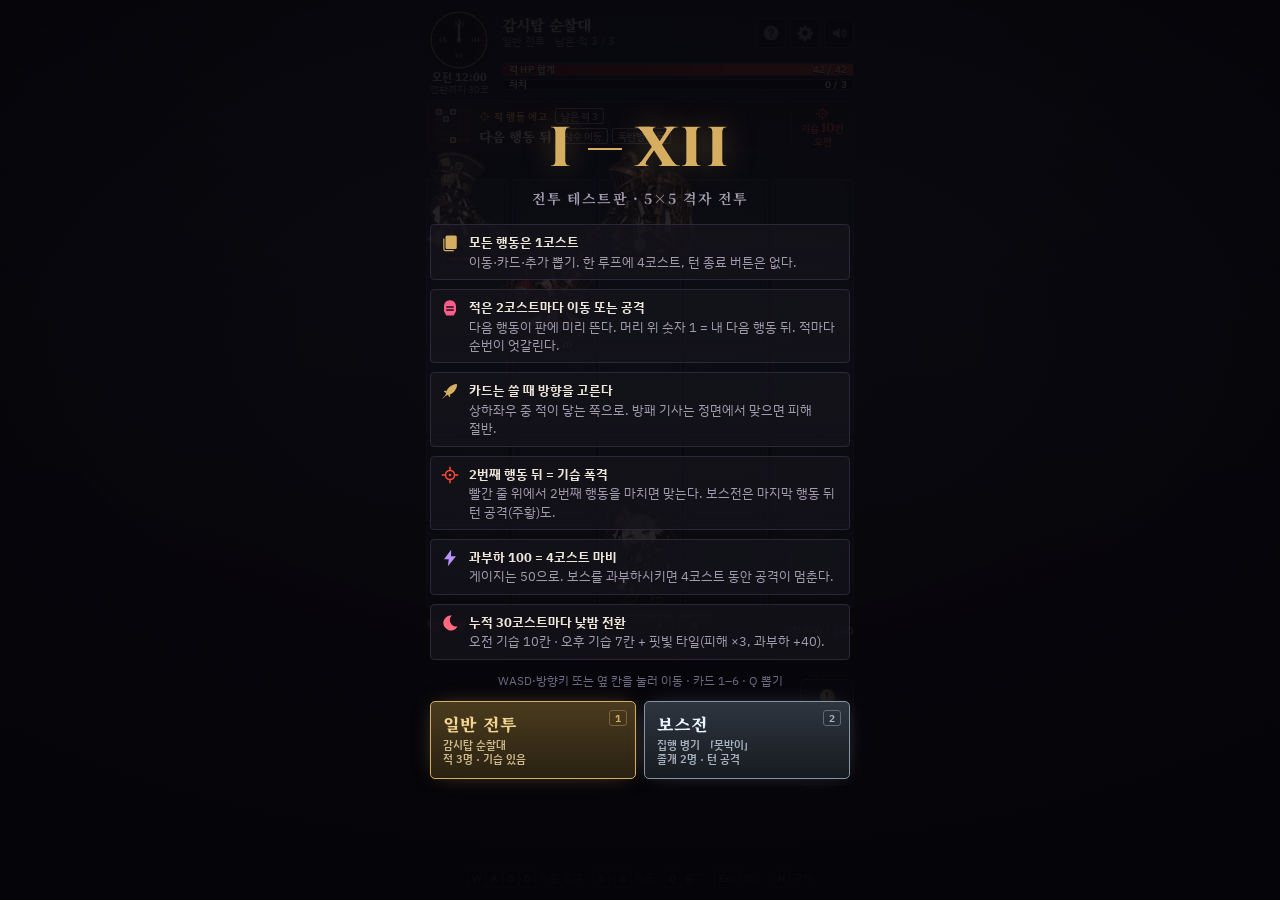
==== commit 86589fed: "feat: 일반 적 3종 · 격자 SD · 카드 방향 선택 · 일반 전투 - 시작 화면에서 일반 전투(순찰대 3명) / 보스전(못박이 + 졸개 2명) 선택 - 일반 적: 2코스트마" ====
--- a/index.html
+++ b/index.html
@@ -18,7 +18,7 @@
   --panel:#15131B; --panel-2:#1C1924; --line:#2B2735; --line-2:#3C3649;
   --bone:#EDE6D9; --ash:#A39CAF; --mute:#6F6980;
   --brass:#D6AE62; --brass-hi:#F2D38F; --brass-lo:#7C6234;
-  --danger:#FF4B37; --warn:#FFB84A; --aether:#5FE3D2; --volt:#B894FF; --blood:#C0203D; --ok:#8BDCA6;
+  --danger:#FF4B37; --warn:#FFB84A; --aether:#5FE3D2; --volt:#B894FF; --blood:#C0203D; --ok:#8BDCA6; --foe:#FF5C8A;
   --k-melee:#EFA45E; --k-shot:#5FE3D2; --k-far:#86B8FF; --k-jam:#B894FF; --k-guard:#AFC6DA; --k-cool:#8BDCA6; --k-move:#F2E6C8;
   --vh:100vh;
   --gap:4px;
@@ -29,7 +29,7 @@
   padding-bottom:env(safe-area-inset-bottom,0px);
 }
 @supports (height:100dvh){:root{--vh:100dvh}}
-*,*::before,*::after{box-sizing:border-box}
+*,*::before,*::after{box-sizing:border-box;-webkit-tap-highlight-color:transparent}
 html{height:100%;box-sizing:border-box;background:var(--ink)}
 body{margin:0;min-height:100%;display:flex;flex-direction:column;background:var(--ink);color:var(--bone);font:14px/1.45 var(--f-ui);word-break:keep-all;overflow-wrap:break-word;-webkit-font-smoothing:antialiased;-webkit-text-size-adjust:100%;overflow-x:hidden}
 button{font:inherit;color:inherit;margin:0}
@@ -42,7 +42,8 @@
   /* 오전(낮) — 감시망의 차가운 청회색 */
   --sky-a:#0B1219; --sky-b:#16232F; --tile-a:#1A2531; --tile-edge:#2A3B4A; --eye:#D9F1FF; --tick-on:var(--brass-hi);
   --reserve:450px;                     /* 보드 밖 UI가 차지하는 세로 높이 */
-  --board:clamp(252px, min(calc(100vw - 32px), calc(var(--vh) - var(--reserve))), 520px);
+  --extra:0px;                         /* 일반 전투: 맨 윗줄 SD 머리 공간 */
+  --board:clamp(210px, min(calc(100vw - 32px), calc(var(--vh) - var(--reserve) - var(--extra))), 520px);
   --cs:calc((var(--board) - 4 * var(--gap)) / 5);
   position:relative;flex:1 0 auto;
   display:flex;flex-direction:column;align-items:center;justify-content:center;gap:6px;
@@ -63,6 +64,10 @@
 @keyframes vig{from{opacity:1}to{opacity:0}}
 .col{width:max(var(--board), min(calc(100vw - 32px), 420px));max-width:100%;position:relative;z-index:1}
 @media (hover:none){#app{--reserve:416px}}   /* 터치 기기는 단축키 안내가 없다 */
+/* 일반 전투: 맨 윗줄에도 SD가 서므로 머리가 위 패널을 가리지 않게 여백 */
+#app.mode-normal{--extra:22px}
+@media (max-height:700px){#app.mode-normal{--extra:14px}}
+.board.mode-normal{margin-top:var(--extra)}
 @media (max-height:700px){#app{gap:4px;padding-block:6px 8px}.foot{height:54px}.d-row.d-flav{display:none}.log p:first-child:not(:last-child){display:none}}
 
 /* ── HUD ── */
@@ -93,6 +98,8 @@
 .bar.bol{height:11px}
 .bar.bol>i,.bar.pol>i{background:linear-gradient(90deg,#3E2F7A,var(--volt))}
 .bar.bol::after,.bar.pol::after{content:"";position:absolute;left:50%;top:0;bottom:0;width:1px;background:#ffffff33}
+.bar.bol.kills>i{background:linear-gradient(90deg,#5A1630,var(--foe))}
+.bar.bol.kills::after{display:none}
 .hud-btns{grid-area:btns;display:flex;gap:4px}
 .icon-btn{width:30px;height:30px;display:grid;place-items:center;border-radius:4px;border:1px solid var(--line-2);background:var(--panel);cursor:pointer;padding:0;touch-action:manipulation}
 .icon-btn svg{width:16px;height:16px;fill:var(--ash)}
@@ -105,6 +112,9 @@
 .mini{display:grid;grid-template-columns:repeat(5,6px);grid-auto-rows:6px;gap:1px;flex:none}
 .mini i{background:#ffffff12;border-radius:1px}
 .mini i.on{background:var(--warn)}
+.mini.foe-mode i.on{background:var(--foe)}
+.mini i.on2{background:rgba(255,92,138,.38)}
+.mini i.foe{box-shadow:inset 0 0 0 1.5px #C9B8D6}
 .mini i.me{box-shadow:inset 0 0 0 1.5px var(--brass-hi)}
 .int-txt{flex:1;min-width:0;display:flex;flex-direction:column;gap:4px}
 .int-label{display:flex;align-items:center;gap:4px;font:700 10px/1 var(--f-ui);letter-spacing:.06em;color:var(--warn);white-space:nowrap;overflow:hidden}
@@ -114,7 +124,7 @@
 .int-label svg{width:11px;height:11px;fill:var(--warn)}
 #intName{flex:none;font:900 13.5px/1.2 var(--f-serif)}
 .chip{font:700 10px/1 var(--f-ui);padding:2px 5px;border-radius:2px;border:1px solid currentColor;white-space:nowrap}
-.c-warn{color:var(--warn)} .c-volt{color:var(--volt)} .c-ok{color:var(--ok)} .c-dim{color:var(--ash)}
+.c-warn{color:var(--warn)} .c-volt{color:var(--volt)} .c-ok{color:var(--ok)} .c-dim{color:var(--ash)} .c-foe{color:var(--foe)}
 .amb-chip{flex:none;display:flex;flex-direction:column;align-items:center;gap:1px;padding-left:9px;border-left:1px solid var(--line);color:var(--danger);font:700 10px/1.1 var(--f-ui);white-space:nowrap}
 .amb-chip svg{width:15px;height:15px;fill:var(--danger)}
 .amb-chip b{font:800 13px/1 var(--f-num)}
@@ -140,6 +150,24 @@
 @media (hover:hover){.cell.mv:hover::after{border-color:var(--brass-hi);border-style:solid}}
 .cell.rng::after{border-color:var(--aether);box-shadow:0 0 14px -2px var(--aether),inset 0 0 10px -4px var(--aether)}
 .cell.leapd::after{border:2px dashed var(--bone);box-shadow:0 0 12px -4px var(--bone)}
+.cell.rng2::after{border:1.5px dashed rgba(95,227,210,.6)}
+@media (hover:hover){.cell.rng2:hover::after{border-style:solid;border-color:var(--aether)}}
+/* 모드: 보스전은 0행이 보스 줄, 일반 전투는 0행도 싸우는 칸 */
+.board.mode-boss .cell.r0{display:none}
+.board.mode-normal .boss-row{display:none}
+.board.mode-normal .dist{display:none}
+/* 적 공격 예고: 조준 표식 — 1 = 내 다음 행동 뒤, 2 = 그다음 */
+.cell .fmark{position:absolute;inset:0;border-radius:3px;opacity:0;pointer-events:none;transition:opacity .15s}
+.cell .fmark::before{content:"";position:absolute;left:50%;top:50%;width:44%;aspect-ratio:1;translate:-50% -50%;border-radius:50%;border:2px solid var(--foe)}
+.cell .fmark::after{content:"";position:absolute;left:50%;top:50%;width:64%;height:64%;translate:-50% -50%;background:linear-gradient(var(--foe),var(--foe)) center/2px 100% no-repeat,linear-gradient(var(--foe),var(--foe)) center/100% 2px no-repeat;opacity:.85}
+.cell.fz1 .fmark{opacity:1;background:rgba(255,92,138,.16);box-shadow:inset 0 0 0 2px var(--foe),inset 0 0 18px rgba(255,92,138,.45);animation:fzPulse 1s ease-in-out infinite}
+.cell.fz2 .fmark{opacity:.8;box-shadow:inset 0 0 0 1px rgba(255,92,138,.6)}
+.cell.fz2 .fmark::before{border-style:dashed;border-width:1.5px;opacity:.7}
+.cell.fz2 .fmark::after{opacity:.3}
+.cell.fzf .fmark{box-shadow:inset 0 0 0 3px #FFE3EC,inset 0 0 20px rgba(255,92,138,.6)}
+@keyframes fzPulse{50%{background:rgba(255,92,138,.28)}}
+.cell.fdest:not(.fz1):not(.fz2) .fmark{opacity:1;inset:12%;border:2px dashed rgba(214,200,230,.5);border-radius:5px}
+.cell.fdest:not(.fz1):not(.fz2) .fmark::before,.cell.fdest:not(.fz1):not(.fz2) .fmark::after{display:none}
 
 /* 보스 줄 */
 .boss-row{grid-row:1;grid-column:1/-1;position:relative;z-index:2}
@@ -159,7 +187,7 @@
 @keyframes flick{40%{filter:grayscale(.9) brightness(.45)}}
 .stun-tag{position:absolute;left:24%;top:50%;translate:-50% -50%;padding:3px 8px;border-radius:2px;background:rgba(20,12,34,.88);border:1px solid var(--volt);color:var(--volt);font:700 11px/1.2 var(--f-ui);letter-spacing:.04em;white-space:nowrap;z-index:3;pointer-events:none}
 .bcells{position:absolute;inset:0;display:grid;grid-template-columns:repeat(5,1fr);gap:var(--gap);pointer-events:none;z-index:2}
-.bcell{position:relative;border-radius:4px;transition:box-shadow .12s}
+.bcell{position:relative;border-radius:4px;transition:box-shadow .12s;pointer-events:auto;cursor:pointer}
 .bcell.rng{box-shadow:inset 0 0 0 2px var(--aether),0 0 18px -3px var(--aether)}
 .bcell.rng::after{content:"";position:absolute;left:50%;top:55%;width:22px;height:22px;margin:-11px 0 0 -11px;border:2px solid var(--aether);border-radius:50%;box-shadow:0 0 8px var(--aether)}
 .searchlight{position:absolute;left:50%;top:42%;width:62%;height:520%;translate:-50% 0;transform-origin:50% 0;pointer-events:none;z-index:4;opacity:.5;mix-blend-mode:screen;
@@ -178,6 +206,27 @@
 .beam.v::before{top:-3px;left:-2.5px}.beam.v::after{bottom:-3px;left:-2.5px}
 .board.amb-off .beam{background:#777;box-shadow:none;animation:none;opacity:.5}
 .board.amb-off .beam::before,.board.amb-off .beam::after{background:#777;box-shadow:none}
+
+/* 적 예고 표시: 사수 조준선 · 이동 화살표 · 폭탄 낙하점 */
+.fmarks{position:absolute;inset:0;pointer-events:none;z-index:20}
+.laser{position:absolute;background:var(--foe);border-radius:1px;box-shadow:0 0 6px rgba(255,92,138,.9);opacity:.9}
+.laser.h{left:calc(var(--x) * (var(--cs) + var(--gap)) + 4px);top:calc(var(--y) * (var(--cs) + var(--gap)) + var(--cs) * .42);width:calc(var(--n) * var(--cs) + (var(--n) - 1) * var(--gap) - 8px);height:2px}
+.laser.v{left:calc(var(--x) * (var(--cs) + var(--gap)) + var(--cs) / 2 - 1px);top:calc(var(--y) * (var(--cs) + var(--gap)) + 4px);height:calc(var(--n) * var(--cs) + (var(--n) - 1) * var(--gap) - 8px);width:2px}
+.laser.n1{animation:beamPulse .9s ease-in-out infinite}
+.laser.n2{opacity:.5;box-shadow:none;background:repeating-linear-gradient(90deg,var(--foe) 0 6px,transparent 6px 11px)}
+.laser.v.n2{background:repeating-linear-gradient(180deg,var(--foe) 0 6px,transparent 6px 11px)}
+/* 이동 예고: 갈 칸 가운데에 진행 방향 화살표 (칸 테두리는 점선) */
+.farrow{position:absolute;left:calc(var(--c) * (var(--cs) + var(--gap)) + var(--cs) / 2);top:calc(var(--r) * (var(--cs) + var(--gap)) + var(--cs) / 2);width:22px;height:22px;margin:-11px 0 0 -11px;display:grid;place-items:center;border-radius:50%;background:rgba(14,11,18,.82);border:1px solid rgba(214,200,230,.55)}
+.farrow::before{content:"";width:7px;height:7px;margin-left:-3px;border-top:2px solid #E6DFF0;border-right:2px solid #E6DFF0;rotate:45deg}
+.farrow.up{rotate:-90deg}
+.farrow.down{rotate:90deg}
+.farrow.left{rotate:180deg}
+.farrow.n2{opacity:.5}
+.fbomb{position:absolute;left:calc(var(--c) * (var(--cs) + var(--gap)) + var(--cs) / 2);top:calc(var(--r) * (var(--cs) + var(--gap)) + var(--cs) / 2);width:20px;height:20px;margin:-10px 0 0 -10px;border-radius:50%;background:radial-gradient(circle at 35% 30%,#FF9AB8,#B0213F 60%,#3A0716);border:1.5px solid #FFD6E2;box-shadow:0 0 12px rgba(255,92,138,.9)}
+.fbomb::after{content:"";position:absolute;right:-3px;top:-5px;width:6px;height:7px;border-radius:2px;background:#E8D6A8}
+.fbomb.n1{animation:fzPulse 1s ease-in-out infinite,bombBob 1s ease-in-out infinite}
+.fbomb.n2{opacity:.5;box-shadow:none}
+@keyframes bombBob{50%{translate:0 -3px}}
 
 /* 주인공 */
 .unit{position:absolute;left:0;top:0;width:var(--cs);height:var(--cs);z-index:5;pointer-events:none;
@@ -211,9 +260,52 @@
 .unit.frozen .frz-badge{opacity:1}
 .unit .bld-badge{position:absolute;left:-4px;top:-18%;height:18px;padding:0 5px;border-radius:9px;background:var(--blood);color:#FFE3E8;font:800 11px/18px var(--f-num);box-shadow:0 0 10px rgba(192,32,61,.8);opacity:0;transition:opacity .2s}
 .unit.on-blood .bld-badge{opacity:1}
+/* 주인공 SD — 상태는 표정 대신 움직임으로 */
+.unit::before{content:"";position:absolute;left:16%;right:16%;bottom:3%;height:14%;border-radius:50%;background:radial-gradient(closest-side,rgba(0,0,0,.6),transparent);pointer-events:none}
+.hero-art.sd{left:-15%;right:-15%;bottom:5%;height:134%}
+.hero-art.sd img{filter:drop-shadow(0 0 1px rgba(255,236,200,.95)) drop-shadow(0 3px 3px rgba(0,0,0,.7))}
+.unit[data-pose="aim"] .hero-art.sd{animation:cast .42s ease-out}
+@keyframes cast{25%{scale:1.1 .9}60%{scale:.95 1.07;translate:0 -6%}}
+.unit.won .hero-art{animation:cheer .8s ease-in-out infinite}
+@keyframes cheer{50%{translate:0 -12%}}
+.unit.down .hero-art{filter:grayscale(1) brightness(.55);rotate:-16deg;translate:0 6%;animation:none;transition:rotate .5s,translate .5s,filter .5s}
+
+/* 일반 적 */
+.foes{position:absolute;inset:0;pointer-events:none}
+.unit.foe .foe-art{position:absolute;left:-18%;right:-18%;bottom:7%;height:128%;transform-origin:50% 100%;animation:bob 2.6s ease-in-out infinite}
+.t-rifle .foe-art{animation-delay:-.7s!important}
+.t-bomb .foe-art{animation-delay:-1.4s!important}
+.t-shield .foe-art{left:-22%;right:-22%}
+.t-bomb .foe-art{left:-22%;right:-22%;height:124%}
+.foe-art img,.foe-art svg{width:100%;height:100%;object-fit:contain;object-position:center bottom}
+.foe-art img{filter:drop-shadow(0 0 1px rgba(255,214,200,.8)) drop-shadow(0 3px 3px rgba(0,0,0,.7))}
+.unit.foe.flip .foe-art{transform:scaleX(-1)}
+.unit.foe.hit .foe-art{animation:hurt .42s ease-out}
+.unit.foe.bump .foe-art{animation:jitter .09s steps(2) 3}
+.unit.foe.lunge .foe-art{animation:lunge .34s ease-out}
+@keyframes lunge{30%{scale:1.12 .9}}
+.unit.foe.focus .foe-art img{filter:drop-shadow(0 0 1.5px #fff) drop-shadow(0 0 9px var(--foe))}
+.unit.foe.dead{opacity:0;transition:opacity .5s .2s}
+.unit.foe.dead .foe-art{filter:grayscale(1) brightness(.4);animation:none}
+.foe-due{position:absolute;right:-4px;top:-3px;z-index:2;height:clamp(14px,calc(var(--cs) * .28),18px);min-width:clamp(16px,calc(var(--cs) * .32),20px);padding:0 5px 0 4px;border-radius:9px;display:none;align-items:center;justify-content:center;gap:2px;font:800 clamp(9px,calc(var(--cs) * .17),11px)/1 var(--f-num);color:#E6DFF0;background:#2B2536;border:1px solid #6F6980;box-shadow:0 2px 6px rgba(0,0,0,.6)}
+.foe-due.on{display:flex}
+.foe-due svg{width:clamp(8px,calc(var(--cs) * .15),10px);height:clamp(8px,calc(var(--cs) * .15),10px);fill:currentColor}
+.foe-due.atk{color:#FFD6E2;background:#4A1227;border-color:var(--foe)}
+.foe-due.atk.n1{color:#2A0712;background:var(--foe);box-shadow:0 0 10px rgba(255,92,138,.85)}
+.foe-due.move.n1{color:#15121A;background:#E6DFF0;border-color:#fff}
+.foe-hp{position:absolute;left:50%;bottom:-4px;z-index:2;translate:-50% 0;display:flex;align-items:center;gap:3px;height:clamp(11px,calc(var(--cs) * .21),13px);padding:0 4px;border-radius:7px;background:rgba(10,8,12,.92);border:1px solid #6E2A3C;font:800 clamp(8px,calc(var(--cs) * .15),9.5px)/1 var(--f-num);color:#FFD6E2;white-space:nowrap;font-variant-numeric:tabular-nums}
+.foe-hp>i{position:relative;display:block;width:clamp(12px,calc(var(--cs) * .38),24px);height:4px;border-radius:2px;background:#2A1A22;overflow:hidden}
+.foe-hp>i>i{position:absolute;left:0;top:0;bottom:0;background:linear-gradient(90deg,#B0213F,var(--foe));transition:width .3s}
+.foe-face{display:none}
+.t-shield .foe-face{display:block;position:absolute;z-index:2;width:16px;height:16px;fill:#EAD9AE;filter:drop-shadow(0 0 2px #000) drop-shadow(0 0 5px rgba(234,217,174,.6))}
+.t-shield[data-face="up"] .foe-face{left:50%;top:-5px;translate:-50% 0}
+.t-shield[data-face="down"] .foe-face{left:50%;bottom:9px;translate:-50% 0}
+.t-shield[data-face="left"] .foe-face{left:-7px;top:44%;translate:0 -50%}
+.t-shield[data-face="right"] .foe-face{right:-7px;top:44%;translate:0 -50%}
+.unit.foe.dead .foe-due,.unit.foe.dead .foe-hp,.unit.foe.dead .foe-face{display:none}
 
 /* 이펙트 */
-.fx{position:absolute;inset:0;pointer-events:none;z-index:7}
+.fx{position:absolute;inset:0;pointer-events:none;z-index:30}
 .fx-cell{position:absolute;left:calc(var(--c) * (var(--cs) + var(--gap)));top:calc(var(--r) * (var(--cs) + var(--gap)));width:var(--cs);height:var(--cs);border-radius:4px}
 .fx-boom{background:radial-gradient(circle,#fff 0,#FFE0B8 18%,rgba(255,75,55,.9) 42%,rgba(255,75,55,0) 70%);animation:fxBoom .5s ease-out forwards}
 .fx-boom.amber{background:radial-gradient(circle,#fff 0,#FFF1C9 18%,rgba(255,184,74,.92) 42%,rgba(255,184,74,0) 70%)}
@@ -231,13 +323,24 @@
 @keyframes fxRise{0%{opacity:0;transform:translateY(8px) scale(.7)}15%{opacity:1;transform:translateY(0) scale(1.15)}70%{opacity:1}100%{opacity:0;transform:translateY(-34px) scale(1)}}
 .fx-nail{position:absolute;width:3px;margin-left:-1.5px;border-radius:2px;background:linear-gradient(180deg,rgba(255,240,200,0),#FFE7B0 75%,#fff);transform-origin:top;animation:fxNail .26s ease-in forwards}
 @keyframes fxNail{0%{transform:scaleY(0);opacity:1}70%{transform:scaleY(1);opacity:1}100%{transform:scaleY(1);opacity:0}}
+.fx-tracer{position:absolute;border-radius:2px;background:linear-gradient(var(--tg,90deg),rgba(255,230,238,0),#FFD6E2 70%,#fff);box-shadow:0 0 8px var(--foe);animation:fxTracer .24s ease-out forwards}
+.fx-tracer.h{height:3px;margin-top:-1.5px;transform-origin:var(--to,left)}
+.fx-tracer.v{width:3px;margin-left:-1.5px;transform-origin:var(--to,top)}
+@keyframes fxTracer{0%{scale:0 1;opacity:1}60%{scale:1 1;opacity:1}100%{scale:1 1;opacity:0}}
+.fx-tracer.v{animation-name:fxTracerV}
+@keyframes fxTracerV{0%{scale:1 0;opacity:1}60%{scale:1 1;opacity:1}100%{scale:1 1;opacity:0}}
+.fx-shell{position:absolute;width:14px;height:14px;margin:-7px 0 0 -7px;border-radius:50%;background:radial-gradient(circle at 35% 30%,#FF9AB8,#B0213F 60%,#3A0716);box-shadow:0 0 10px var(--foe)}
+.fx-boom.rose{background:radial-gradient(circle,#fff 0,#FFE3EC 18%,rgba(255,92,138,.92) 42%,rgba(255,92,138,0) 70%)}
+.fx-say{position:absolute;translate:-50% -100%;z-index:2;max-width:150px;padding:4px 8px;border-radius:4px;background:rgba(18,12,18,.95);border:1px solid #8A3A52;color:#FFE3EC;font:600 11px/1.3 var(--f-ui);white-space:nowrap;pointer-events:none;box-shadow:0 4px 10px rgba(0,0,0,.5);animation:barkIn 1.9s ease forwards}
+.fx-say::after{content:"";position:absolute;left:50%;bottom:-6px;margin-left:-5px;border:5px solid transparent;border-bottom:0;border-top-color:#8A3A52}
+.fx-num small{display:block;margin-top:2px;font:700 9px/1 var(--f-ui);color:#EAD9AE;text-shadow:0 1px 2px #000}
 .board.shake-s{animation:shS .26s}
 .board.shake-m{animation:shM .36s}
 .board.shake-l{animation:shL .46s}
 @keyframes shS{25%{translate:-3px 1px}50%{translate:2px -1px}75%{translate:-1px 2px}}
 @keyframes shM{20%{translate:-6px 3px}40%{translate:5px -4px}60%{translate:-4px 4px}80%{translate:2px -2px}}
 @keyframes shL{15%{translate:-9px 5px}35%{translate:8px -7px}55%{translate:-7px 6px}75%{translate:4px -3px}}
-.toast{position:absolute;left:50%;top:50%;translate:-50% -50%;z-index:9;max-width:92%;padding:8px 14px;border-radius:4px;background:rgba(28,20,32,.96);border:1px solid #7A2A22;color:#FFD3CB;font:600 13px/1.35 var(--f-ui);text-align:center;box-shadow:0 8px 24px rgba(0,0,0,.6);pointer-events:none;animation:toastIn .16s ease-out}
+.toast{position:absolute;left:50%;top:50%;translate:-50% -50%;z-index:40;max-width:92%;padding:8px 14px;border-radius:4px;background:rgba(28,20,32,.96);border:1px solid #7A2A22;color:#FFD3CB;font:600 13px/1.35 var(--f-ui);text-align:center;box-shadow:0 8px 24px rgba(0,0,0,.6);pointer-events:none;animation:toastIn .16s ease-out}
 .toast.ok{border-color:#2F6B47;color:#CFF5DC}
 @keyframes toastIn{from{opacity:0;scale:.92}}
 
@@ -261,6 +364,10 @@
 .pip.frz{border-color:var(--volt);background:linear-gradient(180deg,#2B2147,#161028)}
 .pip.stn svg{opacity:.3}
 .pip.stn::after{content:"";position:absolute;left:5px;right:5px;top:50%;height:2px;margin-top:-1px;background:var(--ok);rotate:-24deg;border-radius:1px}
+.fdots{position:absolute;left:0;right:0;bottom:-4px;display:flex;justify-content:center;gap:2px;pointer-events:none}
+.fdots i{width:6px;height:6px;border-radius:50%;border:1px solid #15121A}
+.fdots i.a{background:var(--foe);box-shadow:0 0 4px var(--foe)}
+.fdots i.m{background:#C9C0D3}
 .olw{display:flex;flex-direction:column;align-items:flex-end;gap:3px;justify-self:end;width:100%;max-width:110px}
 .bar.pol{width:100%;height:9px}
 .bar.pol.hot>i{background:linear-gradient(90deg,#6A3DC2,#FF7AD9)}
@@ -342,7 +449,9 @@
 .d-range{color:var(--ash)}
 .d-text{color:var(--ash)}
 .d-eff b{font-variant-numeric:tabular-nums}
-.d-eff .v{color:var(--volt)} .d-eff .g{color:var(--ok)} .d-eff .bl{font-style:normal;color:#FF8FA0}
+.d-eff .v{color:var(--volt)} .d-eff .g{color:var(--ok)} .d-eff .bl{font-style:normal;color:#FF8FA0} .d-eff .fo{color:var(--foe)}
+.d-sd{flex:none;width:22px;height:22px;object-fit:contain;object-position:center bottom;margin:-4px -2px -2px 0}
+.d-kind.k-foe{--k:var(--foe)}
 .st{flex:none;font:700 10.5px/1 var(--f-ui);padding:3px 6px;border-radius:2px;white-space:nowrap}
 .st.good{color:var(--ok);background:rgba(139,220,166,.12)}
 .st.bad{color:#FF9C8E;background:rgba(255,75,55,.12)}
@@ -368,11 +477,30 @@
 .rules li{display:flex;gap:10px;align-items:flex-start;padding:8px 10px;border:1px solid var(--line);border-radius:4px;background:rgba(21,19,27,.8);font-size:12.5px;line-height:1.45;color:var(--ash)}
 .rules li b{display:block;color:var(--bone);font-size:13px;margin-bottom:1px}
 .rules svg{flex:none;width:18px;height:18px;margin-top:1px;fill:var(--brass)}
-.rules .r-amb svg{fill:var(--danger)} .rules .r-atk svg{fill:var(--warn)} .rules .r-volt svg{fill:var(--volt)} .rules .r-blood svg{fill:#FF6A7E}
+.rules .r-amb svg{fill:var(--danger)} .rules .r-atk svg{fill:var(--warn)} .rules .r-volt svg{fill:var(--volt)} .rules .r-blood svg{fill:#FF6A7E} .rules .r-foe svg{fill:var(--foe)}
 .ctrl{margin:0;font-size:12px;color:var(--mute)}
 .btn-main{min-width:180px;padding:12px 28px;border-radius:4px;border:1px solid var(--brass);background:linear-gradient(180deg,#4A3B1E,#2A2111);color:var(--brass-hi);font:900 16px/1 var(--f-serif);letter-spacing:.12em;cursor:pointer;box-shadow:0 0 24px -6px rgba(214,174,98,.5)}
 .btn-main:hover{background:linear-gradient(180deg,#5A4824,#33281A)}
 .btn-sub{padding:10px 18px;border-radius:4px;border:1px solid var(--line-2);background:var(--panel);color:var(--ash);font:700 13px/1 var(--f-ui);cursor:pointer}
+.btn-sub:hover{color:var(--bone);border-color:var(--brass-lo)}
+.mode-btns{display:grid;grid-template-columns:1fr 1fr;gap:8px;width:100%}
+.btn-mode{position:relative;display:flex;flex-direction:column;align-items:flex-start;gap:4px;padding:12px 12px 11px;border-radius:5px;border:1px solid var(--brass);background:linear-gradient(180deg,#4A3B1E,#2A2111);color:var(--brass-hi);text-align:left;cursor:pointer;box-shadow:0 0 22px -8px rgba(214,174,98,.55);touch-action:manipulation}
+.btn-mode:hover{background:linear-gradient(180deg,#5A4824,#33281A)}
+.btn-mode b{font:900 17px/1.15 var(--f-serif);letter-spacing:.06em}
+.btn-mode span{font:600 11px/1.35 var(--f-ui);color:#CDB98A}
+.btn-mode kbd{position:absolute;right:8px;top:8px;font:700 10px/1 var(--f-ui);padding:2px 5px;border:1px solid var(--brass-lo);border-radius:3px;color:var(--brass)}
+.btn-mode.boss{border-color:#8793A1;background:linear-gradient(180deg,#2E353F,#171B21);color:#EAF4FF;box-shadow:0 0 22px -8px rgba(160,190,220,.4)}
+.btn-mode.boss:hover{background:linear-gradient(180deg,#39424E,#1C2129)}
+.btn-mode.boss span{color:#A7B2BF}
+.btn-mode.boss kbd{border-color:#5E6A78;color:#A7B2BF}
+@media (hover:none){.btn-mode kbd{display:none}}
+.foe-gal{display:grid;grid-template-columns:repeat(3,1fr);gap:8px;margin:4px 0 8px}
+.foe-gal figure{margin:0;display:flex;flex-direction:column;gap:4px}
+.foe-gal .fg-art{position:relative;aspect-ratio:2/3;border-radius:5px;border:1px solid var(--line-2);background:radial-gradient(80% 60% at 50% 62%,rgba(255,92,138,.18),transparent 70%),#0E0C12;overflow:hidden}
+.foe-gal .fg-art img{position:absolute;inset:0;width:100%;height:100%;object-fit:contain;object-position:center bottom}
+.foe-gal .fg-art .fg-sd{inset:auto 4px 4px auto;width:34%;height:auto;aspect-ratio:1;object-fit:contain;filter:drop-shadow(0 2px 3px #000)}
+.foe-gal figcaption{font-size:11.5px;line-height:1.4;color:var(--ash)}
+.foe-gal figcaption b{display:block;font:900 13px/1.3 var(--f-serif);color:var(--bone)}
 .res-kicker{margin:0;font:700 11px/1 var(--f-ui);letter-spacing:.2em;color:var(--mute)}
 .res-title{margin:0;font:900 44px/1.1 var(--f-serif);text-wrap:balance}
 .res-title.win{color:var(--brass-hi)} .res-title.lose{color:#FF6A5A}
@@ -451,10 +579,13 @@
 .pt-hero.img{left:38%;top:20%;bottom:auto;height:100%;max-width:none;aspect-ratio:2/3;translate:-50% 0}
 .pt-hero.img::before{display:none}
 .pt-hero.img .pt-art img{object-position:center top;filter:drop-shadow(0 10px 24px rgba(0,0,0,.6))}
-.pt-hero.swap .pt-art,.pt-merchant.swap .pt-art{animation:faceSwap .28s ease-out}
-.pt-merchant{z-index:1;left:72%;top:18%;height:100%;aspect-ratio:2/3;translate:-50% 0;transform:translateX(40px)}
-.pt-merchant.in{transform:none}
-.pt-merchant.on{transform:translateY(-6px) scale(1.02)}
+.pt-hero.swap .pt-art,.pt-merchant.swap .pt-art,.pt-foe.swap .pt-art{animation:faceSwap .28s ease-out}
+.pt-merchant,.pt-foe{z-index:1;left:72%;top:18%;height:100%;aspect-ratio:2/3;translate:-50% 0;transform:translateX(40px)}
+.pt-merchant.in,.pt-foe.in{transform:none}
+.pt-merchant.on,.pt-foe.on{transform:translateY(-6px) scale(1.02)}
+.pt-foe::before{content:"";position:absolute;left:4%;right:4%;top:18%;bottom:0;background:radial-gradient(ellipse at 50% 70%,rgba(255,92,138,.22),transparent 68%)}
+.pt-foe .pt-art img{filter:drop-shadow(0 0 1.5px rgba(255,214,200,.6)) drop-shadow(0 10px 24px rgba(0,0,0,.6))}
+.pt-foe.on{z-index:2}
 .pt-merchant .pt-art svg,.pt-merchant .pt-art img{object-position:center top}
 .pt-merchant .pt-art img{filter:drop-shadow(0 10px 24px rgba(0,0,0,.6))}
 .npc-svg .m-eye{filter:drop-shadow(0 0 3px #F0B44E)}
@@ -492,11 +623,13 @@
 .dname.boss{background:linear-gradient(180deg,#6A7582,#39414C);color:#EAF4FF}
 .dname.merchant{background:linear-gradient(180deg,#9A6A3E,#5E3D20);color:#FBE9D2}
 .dname.voice{background:linear-gradient(180deg,#9A1E34,#5A101D);color:#FFE3E8}
+.dname.foe{background:linear-gradient(180deg,#4E3A40,#2A1D22);color:#FFE3EC;box-shadow:0 4px 12px rgba(0,0,0,.55),inset 0 0 0 1px rgba(255,92,138,.5)}
 .dtext{margin:0;min-height:3.6em;font:500 16px/1.8 var(--f-serif);color:var(--bone);white-space:pre-wrap}
 .dtext.nar{color:#C9C0D3}
 .dtext.boss{color:#DCE6F2;letter-spacing:.02em}
 .dtext.merchant{color:#F1E4D2}
 .dtext.voice{color:#F2BCC6;font-style:italic}
+.dtext.foe{color:#F4DDE3}
 .sc-place{position:absolute;left:0;top:46px;z-index:6;padding:7px 14px 7px 10px;border-left:2px solid var(--brass);background:linear-gradient(90deg,rgba(12,10,16,.92),rgba(12,10,16,0));font:700 12px/1.3 var(--f-ui);letter-spacing:.08em;color:var(--bone);pointer-events:none;animation:placeIn 3s ease forwards}
 @keyframes placeIn{0%{opacity:0;transform:translateX(-10px)}12%{opacity:1;transform:none}80%{opacity:1}100%{opacity:0}}
 .scene[data-tint="warm"]{background:radial-gradient(120% 75% at 50% 30%,rgba(70,42,16,.5),rgba(10,6,4,.92) 72%),rgba(12,8,4,.38)}
@@ -549,7 +682,7 @@
     </div>
     <div class="boss-name">
       <div class="bname" id="bossName">집행 병기 「못박이」</div>
-      <div class="bsub">인류 정부군 · 테스트 보스</div>
+      <div class="bsub" id="bossSub">인류 정부군 · 테스트 보스</div>
     </div>
     <div class="hud-btns">
       <button class="icon-btn" id="btnHelp" type="button" aria-label="규칙과 조작"><svg><use href="#i-help"/></svg></button>
@@ -562,11 +695,11 @@
     </div>
   </header>
 
-  <!-- ═════ 보스 의도: 턴 공격 예고 · 기습 칸 수 ═════ -->
+  <!-- ═════ 의도: 보스전 = 턴 공격 예고 / 일반 전투 = 적 행동 예고 · 기습 칸 수 ═════ -->
   <div class="intent col" id="intent">
     <div class="mini" id="intMini" aria-hidden="true"></div>
     <div class="int-txt">
-      <span class="int-label"><svg><use href="#i-hazard"/></svg>턴 공격 예고<span class="int-meta" id="intMeta"></span></span>
+      <span class="int-label"><svg><use href="#i-hazard" id="intIcon"/></svg><span id="intTitle">턴 공격 예고</span><span class="int-meta" id="intMeta"></span></span>
       <span class="int-main"><b id="intName">—</b><span class="int-chips" id="intChips"></span></span>
     </div>
     <div class="amb-chip" id="ambChip"></div>
@@ -606,8 +739,9 @@
       <div class="stun-tag" id="stunTag" hidden></div>
       <div class="bark" id="bark" hidden></div>
     </div>
-    <!-- 4×5 플레이어 칸은 스크립트가 생성 -->
+    <!-- 칸은 스크립트가 생성 (보스전은 0행을 숨기고 보스 줄을 덮는다) -->
     <div class="beams" id="beams"></div>
+    <div class="foes" id="foes"></div>
     <div class="unit" id="player">
       <div class="ward"></div>
       <div class="hero-art" id="heroArt">
@@ -639,6 +773,7 @@
       <span class="frz-badge" id="frzBadge"></span>
       <span class="bld-badge" id="bldBadge" title="핏빛 타일 위: 공격 카드 피해 배율"></span>
     </div>
+    <div class="fmarks" id="fmarks"></div>
     <div class="fx" id="fx"></div>
     <div class="toast" id="toast" hidden></div>
   </main>
@@ -660,16 +795,19 @@
     <div class="detail" id="detail" hidden></div>
     <div class="log" id="log" aria-live="polite"></div>
   </div>
-  <div class="keys col"><kbd>W</kbd><kbd>A</kbd><kbd>S</kbd><kbd>D</kbd> 이동 · <kbd>1</kbd>–<kbd>6</kbd> 카드(두 번) · <kbd>Q</kbd> 뽑기 · <kbd>Esc</kbd> 취소 · <kbd>H</kbd> 규칙</div>
+  <div class="keys col"><kbd>W</kbd><kbd>A</kbd><kbd>S</kbd><kbd>D</kbd> 이동·조준 · <kbd>1</kbd>–<kbd>6</kbd> 카드 · <kbd>Q</kbd> 뽑기 · <kbd>Esc</kbd> 취소 · <kbd>H</kbd> 규칙</div>
 
   <!-- ═════ 시작 화면 ═════ -->
   <div class="overlay" id="intro">
     <div class="ov-panel">
       <div class="logo" aria-label="I — XII"><span>I</span><i></i><span>XII</span></div>
-      <p class="logo-sub">전투 테스트판 · 5×5 보스전</p>
+      <p class="logo-sub">전투 테스트판 · 5×5 격자 전투</p>
       <ul class="rules" id="introRules"></ul>
       <p class="ctrl">WASD·방향키 또는 옆 칸을 눌러 이동 · 카드 1–6 · Q 뽑기</p>
-      <button class="btn-main" id="btnStart" type="button">시작하기</button>
+      <div class="mode-btns">
+        <button class="btn-mode" id="btnNormal" type="button"><kbd>1</kbd><b>일반 전투</b><span id="modeNormalSub">감시탑 순찰대</span></button>
+        <button class="btn-mode boss" id="btnBoss" type="button"><kbd>2</kbd><b>보스전</b><span id="modeBossSub">집행 병기 「못박이」</span></button>
+      </div>
     </div>
   </div>
 
@@ -707,6 +845,7 @@
           <ellipse class="m-eye" cx="106" cy="42" rx="2.4" ry="1.4" fill="#F0B44E"/>
         </svg>
       </div></div>
+      <div class="pt pt-foe" id="ptFoe"><div class="pt-art" id="ptFoeArt"></div></div>
       <div class="sc-stage">
         <div class="pt pt-boss" id="ptBoss"><div class="mon"><div class="mon-screen" id="ptBossArt"></div><div class="mon-bar"><i class="rec"></i><span>감시망 방송 · 집행 병기</span></div></div></div>
         <div class="sc-choices" id="scChoices" hidden></div>
@@ -731,7 +870,7 @@
       <h2 class="res-title" id="resTitle"></h2>
       <p class="res-sub" id="resSub"></p>
       <dl class="res-stats" id="resStats"></dl>
-      <div class="res-btns"><button class="btn-main" id="btnAgain" type="button">다시 하기</button><button class="btn-sub" id="btnResCfg" type="button">설정 바꾸기</button></div>
+      <div class="res-btns"><button class="btn-main" id="btnAgain" type="button">다시 하기</button><button class="btn-sub" id="btnSwap" type="button">보스전으로</button><button class="btn-sub" id="btnResCfg" type="button">설정 바꾸기</button></div>
     </div>
   </div>
 
@@ -777,6 +916,9 @@
     <symbol id="i-blade" viewBox="0 0 24 24"><path d="M20.5 2.5c-5.8.5-11 4.2-13.2 9.8l-2.1-.9L3.8 13l3.3 1.6L5.5 18 2 21.5l.5.5L6 18.5l3.4-1.6L11 20.2l1.6-1.4-.9-2.1c5.6-2.2 9.3-7.4 9.8-13.2l-1-1z"/></symbol>
     <symbol id="i-shot" viewBox="0 0 24 24"><path d="M12 1 17.5 7.5h-4V23h-3V7.5h-4L12 1z"/></symbol>
     <symbol id="i-mortar" viewBox="0 0 24 24"><path d="M3 22h8l-2-6H5l-2 6zm4-8a9 9 0 0 1 12.8-8.1l-.9 1.8A7 7 0 0 0 9 14H7zm13-9a2.5 2.5 0 1 1 0 5 2.5 2.5 0 0 1 0-5z"/></symbol>
+    <symbol id="i-target" viewBox="0 0 24 24"><path fill-rule="evenodd" d="M11 1h2v3.1A8 8 0 0 1 19.9 11H23v2h-3.1A8 8 0 0 1 13 19.9V23h-2v-3.1A8 8 0 0 1 4.1 13H1v-2h3.1A8 8 0 0 1 11 4.1V1zm1 5a6 6 0 1 0 0 12 6 6 0 0 0 0-12zm0 4a2 2 0 1 1 0 4 2 2 0 0 1 0-4z"/></symbol>
+    <symbol id="i-step" viewBox="0 0 24 24"><path d="M9 3 18 12 9 21 6.5 18.5 13 12 6.5 5.5z"/></symbol>
+    <symbol id="i-foe" viewBox="0 0 24 24"><path fill-rule="evenodd" d="M12 1.5c-4.9 0-8 3.7-8 8.4v6.4L7 22h10l3-5.7V9.9c0-4.7-3.1-8.4-8-8.4zM7 9.5h10v2.3H7zm0 4h10v2.1H7z"/></symbol>
     <symbol id="i-leap" viewBox="0 0 24 24"><path d="M12 2l8 8-1.8 1.8L12 5.6l-6.2 6.2L4 10l8-8zm0 8 8 8-1.8 1.8L12 13.6l-6.2 6.2L4 18l8-8z"/></symbol>
   </defs>
 </svg>
@@ -818,14 +960,19 @@
   handRefill: 3, handMax: 6,
   playerHp: 3, bossHp: 150,
   startPhase: 'day',
+  foeCount: 3,          // 일반 전투 적 수 — 셋까지는 사수 · 기사 · 폭탄병 한 명씩, 넘으면 무작위
+  bossAdds: 2,          // 보스전 졸개 수 — 사수 · 폭탄병 · 기사 순
+  foeActCost: 0,        // 일반 적 행동 1회가 누적 코스트(낮밤)에 더하는 값
+  normalAmbush: true,   // 일반 전투에서도 기습 폭격
   god: false,
-  interludes: true,     // 전투 중(첫 밤 · 보스 절반 · 첫 과부하) · 끝난 뒤(승패 엔딩) 대사 장면
+  interludes: true,     // 전투 중(첫 밤 · 보스 절반 · 첫 과부하 · 첫 자폭) · 끝난 뒤(승패 엔딩) 대사 장면
 };
 const LIMITS = {
   costPerLoop: [3, 6], phaseCost: [10, 60], bossAmbushCost: [0, 4], bossAttackCost: [0, 4],
   ambushDay: [4, 12], ambushNight: [3, 12], ambushDmg: [0, 3], nailOl: [0, 100],
   freezeCost: [1, 8], bossStunCost: [1, 8], bloodTiles: [0, 10], bloodMult: [1, 5], bloodOl: [0, 100],
   handRefill: [1, 6], handMax: [3, 8], playerHp: [1, 9], bossHp: [20, 990],
+  foeCount: [1, 5], bossAdds: [0, 3], foeActCost: [0, 2],
 };
 const CFG_KEY = 'i12.battle-test.cfg.v2';
 const SND_KEY = 'i12.battle-test.sound.v1';
@@ -839,6 +986,7 @@
   if (!['day', 'night'].includes(c.startPhase)) c.startPhase = DEFAULTS.startPhase;
   c.god = c.god === true;
   c.interludes = c.interludes !== false;
+  c.normalAmbush = c.normalAmbush !== false;
   c.olMax = DEFAULTS.olMax; c.olReset = DEFAULTS.olReset;
   return c;
 }
@@ -849,7 +997,12 @@
   { k: 'costPerLoop', label: '루프당 코스트', unit: '코' },
   { k: 'handRefill', label: '루프 시작 손패 보충', unit: '장' },
   { k: 'handMax', label: '손패 최대', unit: '장' },
-  { group: '보스 공격' },
+  { group: '일반 적' },
+  { k: 'foeCount', label: '일반 전투 적 수', unit: '명', restart: true },
+  { k: 'bossAdds', label: '보스전 졸개 수', unit: '명', restart: true },
+  { k: 'foeActCost', label: '적 행동 1회 = 코스트', unit: '코' },
+  { k: 'normalAmbush', label: '일반 전투에서도 기습 폭격', type: 'toggle' },
+  { group: '기습 · 보스 공격' },
   { k: 'ambushDay', label: '기습 칸 수 · 오전(낮)', unit: '칸' },
   { k: 'ambushNight', label: '기습 칸 수 · 오후(밤)', unit: '칸' },
   { k: 'ambushDmg', label: '기습 피해', unit: '' },
@@ -857,7 +1010,7 @@
   { k: 'atkTiming', label: '턴 공격 판정 시점', type: 'seg', opts: [['after', '행동 뒤'], ['pay', '지불 순간']] },
   { group: '시계 · 낮밤' },
   { k: 'phaseCost', label: '낮밤 전환 누적 코스트', unit: '코', step: 5 },
-  { k: 'bossAmbushCost', label: '보스 기습 1회 = 코스트', unit: '코' },
+  { k: 'bossAmbushCost', label: '기습 1회 = 코스트', unit: '코' },
   { k: 'bossAttackCost', label: '보스 턴 공격 1회 = 코스트', unit: '코' },
   { k: 'startPhase', label: '시작 시간대', type: 'seg', opts: [['day', '오전(낮)'], ['night', '오후(밤)']], restart: true },
   { group: '과부하 · 핏빛 타일' },
@@ -874,25 +1027,32 @@
 ];
 
 /* ═════════════════════════════════════════════
-   2. 보드 좌표 — 0행은 보스, 1~4행이 플레이어 구역
+   2. 보드 좌표 — 보스전: 0행은 보스, 1~4행에서 싸운다 / 일반 전투: 0~4행 전부
    ═════════════════════════════════════════════ */
 const COLS = 5;
 const AMBUSH_AT = 2;                                   // 루프의 2번째 행동이 끝나는 순간 기습 폭발
 const K = (r, c) => r * COLS + c;
 const RC = k => [Math.floor(k / COLS), k % COLS];
 const inCol = c => c >= 0 && c < COLS;
-const inArea = (r, c) => r >= 1 && r <= 4 && inCol(c);
+let TOP = 1;                                           // 걸어 다닐 수 있는 맨 윗줄 — 보스전 1 · 일반 전투 0
+const inBoard = (r, c) => r >= 0 && r <= 4 && inCol(c);
+const inArea = (r, c) => r >= TOP && r <= 4 && inCol(c);
 const DIRS = { up: [-1, 0], down: [1, 0], left: [0, -1], right: [0, 1] };
+const DIR_LABEL = { up: '위', down: '아래', left: '왼', right: '오른' };
 const dirOf = (dr, dc) => dr < 0 ? 'up' : dr > 0 ? 'down' : dc < 0 ? 'left' : 'right';
-const AREA = [];
-for (let r = 1; r <= 4; r++) for (let c = 0; c < COLS; c++) AREA.push(K(r, c));
-const colCells = c => [1, 2, 3, 4].map(r => K(r, c));
+let AREA = [];
+function setArea() { AREA = []; for (let r = TOP; r <= 4; r++) for (let c = 0; c < COLS; c++) AREA.push(K(r, c)); }
+const colCells = c => AREA.filter(k => k % COLS === c);
 const rowCells = r => [0, 1, 2, 3, 4].map(c => K(r, c));
+const manh = (a, b) => Math.abs(a.r - b.r) + Math.abs(a.c - b.c);
+const cheb = (a, b) => Math.max(Math.abs(a.r - b.r), Math.abs(a.c - b.c));
+// 받침: 사수가 · 폭탄병이
+const iga = w => { const ch = w.charCodeAt(w.length - 1) - 0xAC00; return ch >= 0 && ch < 11172 && ch % 28 ? '이' : '가'; };
 
 /* ═════════════════════════════════════════════
    3. 데이터 — 사거리 · 카드 · 보스 패턴
    ═════════════════════════════════════════════ */
-// 사거리: 플레이어 기준 [행 변화, 열 변화]. 음수 행 = 보스 쪽(앞)
+// 사거리: 플레이어 기준 [행 변화, 열 변화]. 음수 행 = 앞(위). 쓸 때 고른 방향으로 돌려서 쓴다
 const SHAPES = {
   fan3:   { label: '앞 3칸 부채꼴', cells: [[-1, -1], [-1, 0], [-1, 1]] },
   line2:  { label: '직선 2칸',      cells: [[-1, 0], [-2, 0]] },
@@ -900,6 +1060,7 @@
   far:    { label: '3~4칸 앞',      cells: [[-3, 0], [-4, 0]] },
   halo5:  { label: '앞·양옆 5칸',   cells: [[-1, -1], [-1, 0], [-1, 1], [0, -1], [0, 1]] },
 };
+// 보스전: 위쪽으로 썼을 때 보스 줄(0행)에 닿는 거리
 const reachRows = shape => [1, 2, 3, 4].filter(r => SHAPES[shape].cells.some(([dr]) => r + dr === 0));
 function reachText(shape) {
   const rows = reachRows(shape);
@@ -907,7 +1068,46 @@
   if (rows.length === 1) return `거리 ${rows[0]}에서만 명중`;
   return `거리 ${rows[0]}~${rows[rows.length - 1]}에서 명중`;
 }
-const hitColumns = (shape, p) => SHAPES[shape].cells.filter(([dr, dc]) => p.r + dr === 0 && inCol(p.c + dc)).map(([, dc]) => p.c + dc);
+// 방향 돌리기 — 위(앞) 기준 모양을 아래 · 왼 · 오른쪽으로
+const ROT = {
+  up:    ([dr, dc]) => [dr, dc],
+  down:  ([dr, dc]) => [-dr, -dc],
+  left:  ([dr, dc]) => [-dc, dr],
+  right: ([dr, dc]) => [dc, -dr],
+};
+const AIM_ORDER = ['up', 'left', 'right', 'down'];
+function shapeCells(shape, p, dir) {
+  return SHAPES[shape].cells.map(ROT[dir]).map(([dr, dc]) => [p.r + dr, p.c + dc]).filter(([r, c]) => inBoard(r, c));
+}
+// 그 방향으로 썼을 때 맞는 것: 범위 안의 적 · 보스 줄(0행)
+function strikeTargets(shape, p, dir) {
+  const cells = shapeCells(shape, p, dir);
+  const has = new Set(cells.map(([r, c]) => K(r, c)));
+  const foes = liveFoes().filter(f => has.has(K(f.r, f.c)));
+  const bcols = S.mode === 'boss' ? cells.filter(([r]) => r === 0).map(([, c]) => c) : [];
+  return { cells, foes, bcols, boss: bcols.length > 0, n: foes.length + (bcols.length ? 1 : 0) };
+}
+function validDirs(def) { return def.shape ? AIM_ORDER.filter(d => strikeTargets(def.shape, S.p, d).n > 0) : []; }
+// 조준: 지금 방향이 쓸 만하면 그대로, 아니면 가장 많이 맞는 방향 (보스는 1.5명 몫)
+function aimFor(def) {
+  const v = validDirs(def);
+  if (!v.length) return null;
+  if (S.aim && v.includes(S.aim)) return S.aim;
+  let best = v[0], bs = -1;
+  for (const d of v) {
+    const t = strikeTargets(def.shape, S.p, d);
+    const s = t.foes.length + (t.boss ? 1.5 : 0);
+    if (s > bs) { bs = s; best = d; }
+  }
+  return best;
+}
+// 칸을 눌렀을 때 그 칸이 들어가는 방향 (지금 조준 우선)
+function dirAtCell(def, r, c) {
+  const inShape = d => shapeCells(def.shape, S.p, d).some(([rr, cc]) => rr === r && cc === c);
+  const aim = aimFor(def);
+  if (aim && inShape(aim)) return aim;
+  return validDirs(def).find(inShape) || null;
+}
 
 const KINDS = {
   melee: { label: '근접',   icon: 'i-blade' },
@@ -950,30 +1150,47 @@
     make: p => [...rowCells(p.r), ...colCells(p.c)] },
 ];
 
+// 일반 적 — 2코스트마다 이동 또는 공격 1회. 다음 행동은 판에 미리 예고되고, 예고된 칸은 실행 때 바뀌지 않는다.
+// 적마다 순번이 달라 1·3번째 행동 뒤 / 2·4번째 행동 뒤에 번갈아 움직인다. 이름 · 수치는 테스트용
+// native = SD 그림이 원래 바라보는 쪽 (L 왼 · R 오른)
+const FOES = {
+  rifle:  { name: '시계 사수', short: '사수', hp: 12, dmg: 1, atk: '관통 사격', atkShort: '사격', native: 'R',
+            desc: '나와 같은 가로·세로줄에 서면 그 줄을 판 끝까지 꿰뚫어 쏜다. 줄을 맞추되 거리를 벌린다.' },
+  shield: { name: '방패 기사', short: '기사', hp: 20, dmg: 2, atk: '내려찍기', atkShort: '내려찍기', native: 'L', guard: 0.5,
+            desc: '바로 앞 3칸을 내려찍는다. 방패를 든 정면에서 받는 피해는 절반 — 옆이나 뒤를 노릴 것.' },
+  bomb:   { name: '폭탄병',   short: '폭탄병', hp: 10, dmg: 1, atk: '폭탄 투척', atkShort: '투척', native: 'L', blast: 8, blastMe: 1,
+            desc: '2~3칸 떨어진 곳에 폭탄을 던져 십자 5칸을 터뜨린다. 쓰러지면 주변 8칸에서 자폭 — 다른 적도 휘말린다.' },
+};
+const FOE_TYPES = Object.keys(FOES);
+
 /* ═════════════════════════════════════════════
    4. 기습 폭격 생성 — 가로·세로 줄 조각을 합쳐 정확히 n칸
    ═════════════════════════════════════════════ */
 function canEscape(set, p) {
-  return Object.values(DIRS).some(([dr, dc]) => inArea(p.r + dr, p.c + dc) && !set.has(K(p.r + dr, p.c + dc)));
+  return Object.values(DIRS).some(([dr, dc]) => {
+    const r = p.r + dr, c = p.c + dc;
+    return inArea(r, c) && !set.has(K(r, c)) && !foeAt(r, c);
+  });
 }
 function genAmbush(n, day, p, prevKey) {
   const me = K(p.r, p.c);
+  const rows = 5 - TOP;
   for (let t = 0; t < 2000; t++) {
     const set = new Set(), segs = [];
     let over = false;
     for (let i = 0; set.size < n && i < 7; i++) {
       const horiz = Math.random() < 0.5;
-      const full = horiz ? COLS : 4;
+      const full = horiz ? COLS : rows;
       // 낮: 감시망 — 대부분 판 끝까지 이어진 줄 / 밤: 2~3칸 짧은 줄
       const len = day ? (Math.random() < 0.7 ? full : ri(3, full)) : ri(2, Math.min(3, full));
       const through = i === 0 && Math.random() < 0.8;   // 첫 줄은 대개 플레이어를 노린다
       let idx, start;
       if (horiz) {
-        idx = through ? p.r : ri(1, 4);
+        idx = through ? p.r : ri(TOP, 4);
         start = through ? ri(Math.max(0, p.c - len + 1), Math.min(p.c, COLS - len)) : ri(0, COLS - len);
       } else {
         idx = through ? p.c : ri(0, COLS - 1);
-        start = through ? ri(Math.max(1, p.r - len + 1), Math.min(p.r, 5 - len)) : ri(1, 5 - len);
+        start = through ? ri(Math.max(TOP, p.r - len + 1), Math.min(p.r, 5 - len)) : ri(TOP, 5 - len);
       }
       const cells = [];
       for (let j = 0; j < len; j++) cells.push(horiz ? K(idx, start + j) : K(start + j, idx));
@@ -1009,15 +1226,20 @@
 // 재시작하면 진행 중이던 연출·판정 흐름을 끊는다
 async function wait(ms) { const t = S.tok; await sleep(ms); if (t !== S.tok) throw new Abort(); }
 
-function newBattle() {
+// mode: 'normal' 일반 전투(적만) · 'boss' 보스전(보스 + 졸개)
+function newBattle(mode = S.mode || 'normal') {
   S.tok++;
+  TOP = mode === 'boss' ? 1 : 0;
+  setArea();
   Object.assign(S, {
+    mode,
     loop: 0, loopCost: CFG.costPerLoop, costLeft: 0, spent: 0,
     total: 0, totalP: 0, totalB: 0, lastSwitch: 0, phaseIdx: 0,
     phase: CFG.startPhase,
     hp: CFG.playerHp, maxHp: CFG.playerHp, shield: 0, ol: 0, freeze: 0,
     boss: { hp: CFG.bossHp, max: CFG.bossHp, ol: 0, stun: 0 },
-    p: { r: 4, c: 2 }, faceL: false,
+    foes: [], foeUid: 0,
+    p: { r: 4, c: 2 }, faceL: false, aim: null, inspect: null,
     deck: [], hand: [], discard: [], uid: 0,
     amb: null, ambFired: false, prevAmbKey: '',
     intent: null, atk: null, prevPat: '',
@@ -1025,17 +1247,117 @@
     lastAct: '', chain: 0, lowBarked: false, won: false,
     sel: null, hover: null,
     busy: false, over: false, started: false,
-    stats: { dealt: 0, taken: 0, bloodHits: 0, freezes: 0, stuns: 0, dodged: 0, cards: 0 },
+    stats: { dealt: 0, taken: 0, bloodHits: 0, freezes: 0, stuns: 0, dodged: 0, cards: 0, kills: 0 },
     seen: new Set(), pendingScenes: [],
     logs: [],
   });
   for (const [id, def] of Object.entries(CARDS)) for (let i = 0; i < def.n; i++) S.deck.push({ uid: ++S.uid, id });
   shuffle(S.deck);
+  spawnFoes();
   if (S.phase === 'night') rollBlood();
+  const board = $('#board');
+  board.classList.toggle('mode-boss', mode === 'boss');
+  board.classList.toggle('mode-normal', mode !== 'boss');
+  $('#app').classList.toggle('mode-normal', mode !== 'boss');
+  $('#foes').innerHTML = ''; FOE_EL.clear();
   $('#banner').hidden = true;
   $('#result').hidden = true;
   $('#bark').hidden = true;
   poseTemp = null;
+}
+
+/* ─── 일반 적 ─── */
+const liveFoes = () => S.foes.filter(f => f.hp > 0);
+const foeAt = (r, c) => S.foes.find(f => f.hp > 0 && f.r === r && f.c === c) || null;
+const foeById = uid => S.foes.find(f => f.uid === uid) || null;
+// 몇 번째 행동 뒤에 움직이나: 1 = 내 다음 행동 뒤, 2 = 그다음 행동 뒤
+const dueIn = f => (S.totalP + 1) % 2 === f.ph ? 1 : 2;
+
+function spawnFoes() {
+  const n = S.mode === 'boss' ? CFG.bossAdds : CFG.foeCount;
+  const order = S.mode === 'boss' ? ['rifle', 'bomb', 'shield'] : ['rifle', 'shield', 'bomb'];
+  const rows = [TOP, TOP + 1];
+  const me = S.p;
+  const taken = [];
+  const near = (r, c) => taken.some(t => Math.abs(t.r - r) + Math.abs(t.c - c) <= 1);
+  // 처음부터 불공평하지 않게: 사수는 나와 줄이 어긋나게, 폭탄병은 던지는 거리(2~3) 밖에서 시작
+  const fair = (type, r, c) => type === 'rifle' ? r !== me.r && c !== me.c : type === 'bomb' ? manh({ r, c }, me) >= 4 : true;
+  for (let i = 0; i < n; i++) {
+    const type = i < order.length ? order[i] : pick(FOE_TYPES);
+    const free = AREA.map(RC).filter(([r, c]) => !(r === me.r && c === me.c) && !taken.some(t => t.r === r && t.c === c));
+    const tiers = [
+      free.filter(([r, c]) => rows.includes(r) && !near(r, c) && fair(type, r, c)),
+      free.filter(([r, c]) => rows.includes(r) && fair(type, r, c)),
+      free.filter(([r]) => rows.includes(r)),
+      free,
+    ];
+    const cands = tiers.find(t => t.length);
+    if (!cands) break;
+    const [r, c] = pick(cands);
+    taken.push({ r, c });
+    // 순번: 첫째는 1·3번째 행동 뒤, 둘째는 2·4번째 행동 뒤 … 번갈아
+    S.foes.push({ uid: ++S.foeUid, type, r, c, hp: FOES[type].hp, max: FOES[type].hp, ph: (i + 1) % 2, face: 'down', flip: false, intent: null });
+  }
+  for (const f of S.foes) {
+    planFoe(f);
+    if (dueIn(f) === 1 && f.intent.kind === 'atk') f.intent = { kind: 'wait' };   // 첫 행동 전에 바로 맞는 일은 없게
+  }
+}
+
+const faceToward = (f, p) => {
+  const dr = p.r - f.r, dc = p.c - f.c;
+  if (Math.abs(dr) >= Math.abs(dc)) return dr < 0 ? 'up' : 'down';
+  return dc < 0 ? 'left' : 'right';
+};
+const inFront = (f, p) => f.face === 'up' ? p.r < f.r : f.face === 'down' ? p.r > f.r : f.face === 'left' ? p.c < f.c : p.c > f.c;
+const cellSet = list => new Set(list.filter(([r, c]) => inArea(r, c)).map(([r, c]) => K(r, c)));
+function lineFrom(f, dir) {
+  const [dr, dc] = DIRS[dir], out = [];
+  for (let r = f.r + dr, c = f.c + dc; inArea(r, c); r += dr, c += dc) out.push([r, c]);
+  return cellSet(out);
+}
+const front3 = (f, face) => cellSet([[-1, -1], [-1, 0], [-1, 1]].map(ROT[face]).map(([dr, dc]) => [f.r + dr, f.c + dc]));
+const plusAt = p => cellSet([[0, 0], [-1, 0], [1, 0], [0, -1], [0, 1]].map(([dr, dc]) => [p.r + dr, p.c + dc]));
+// 이동 계획용 빈칸: 내 칸 · 다른 적 · 다른 적이 가기로 한 칸은 피한다
+function freeForPlan(r, c, f) {
+  if (!inArea(r, c) || (S.p.r === r && S.p.c === c)) return false;
+  return !S.foes.some(g => g !== f && g.hp > 0 && ((g.r === r && g.c === c) || (g.intent && g.intent.kind === 'move' && g.intent.to.r === r && g.intent.to.c === c)));
+}
+function moveIntent(f, score) {
+  let best = null, bs = score({ r: f.r, c: f.c });       // 제자리보다 나아질 때만 움직인다
+  for (const [dir, [dr, dc]] of shuffle(Object.entries(DIRS))) {
+    const r = f.r + dr, c = f.c + dc;
+    if (!freeForPlan(r, c, f)) continue;
+    const s = score({ r, c });
+    if (s > bs) { bs = s; best = { kind: 'move', dir, to: { r, c } }; }
+  }
+  return best || { kind: 'wait' };
+}
+
+// 다음 행동 계획 — 계획하는 순간 내 위치를 기준으로 칸이 정해진다
+function planFoe(f) {
+  const p = S.p, T = FOES[f.type];
+  let it;
+  if (f.type === 'rifle') {
+    if (f.r === p.r || f.c === p.c) {
+      const dir = f.r === p.r ? (p.c < f.c ? 'left' : 'right') : (p.r < f.r ? 'up' : 'down');
+      it = { kind: 'atk', dir, cells: lineFrom(f, dir) };
+    } else {
+      it = moveIntent(f, q => (q.r === p.r || q.c === p.c ? 10 : 0) - Math.abs(manh(q, p) - 3));
+    }
+  } else if (f.type === 'shield') {
+    f.face = faceToward(f, p);
+    if (cheb(f, p) === 1) it = { kind: 'atk', dir: f.face, cells: front3(f, f.face) };
+    else it = moveIntent(f, q => -manh(q, p));
+  } else {
+    const d = manh(f, p);
+    if (d >= 2 && d <= 3) it = { kind: 'atk', dir: null, cells: plusAt(p), center: { r: p.r, c: p.c } };
+    else it = moveIntent(f, q => -Math.abs(manh(q, p) - 2.5));
+  }
+  f.intent = it;
+  if (f.type !== 'shield') f.face = faceToward(f, p);
+  const hx = p.c - f.c;
+  if (hx) f.flip = hx > 0 ? T.native === 'L' : T.native === 'R';
 }
 
 /* ═════════════════════════════════════════════
@@ -1069,29 +1391,52 @@
 function rollBlood() { S.blood = new Set(shuffle(AREA.slice()).slice(0, CFG.bloodTiles)); }
 function pickPattern() { return pick(PATTERNS.filter(p => p.id !== S.prevPat)); }
 
+const ambushOn = () => S.mode === 'boss' || CFG.normalAmbush;
+
 async function startLoop() {
   S.loop++;
   S.loopCost = CFG.costPerLoop; S.costLeft = S.loopCost; S.spent = 0;
-  S.atk = null; S.ambFired = false;
+  S.atk = null; S.ambFired = false; S.amb = null; S.intent = null;
   drawUpTo(CFG.handRefill);
   if (S.phase === 'night') rollBlood();
   const day = S.phase === 'day';
-  S.amb = genAmbush(day ? CFG.ambushDay : CFG.ambushNight, day, S.p, S.prevAmbKey);
-  S.prevAmbKey = S.amb.key;
-  const pat = pickPattern();
-  S.prevPat = pat.id;
-  S.intent = { pat, q: pat.roll ? pat.roll() : {} };
-  log(`루프 ${S.loop} — 기습 ${S.amb.cells.size}칸 예고 · 턴 공격 「${pat.name}」`, 'dim');
+  const parts = [];
+  if (ambushOn()) {
+    S.amb = genAmbush(day ? CFG.ambushDay : CFG.ambushNight, day, S.p, S.prevAmbKey);
+    S.prevAmbKey = S.amb.key;
+    parts.push(`기습 ${S.amb.cells.size}칸 예고`);
+  }
+  if (S.mode === 'boss') {
+    const pat = pickPattern();
+    S.prevPat = pat.id;
+    S.intent = { pat, q: pat.roll ? pat.roll() : {} };
+    parts.push(`턴 공격 「${pat.name}」`);
+  }
+  log(`루프 ${S.loop}${parts.length ? ' — ' + parts.join(' · ') : ''}`, 'dim');
   SFX.arm(); render(); FX.flash($('#board'), 'arming', 520);
   await wait(220);
+}
+
+// 도약 착지점: 적은 뛰어넘을 수 있지만 적 위에는 내릴 수 없다 — 닿는 가장 먼 빈칸
+function leapTarget(dir, max) {
+  const [dr, dc] = DIRS[dir];
+  let t = null;
+  for (let d = 1; d <= max; d++) {
+    const r = S.p.r + dr * d, c = S.p.c + dc * d;
+    if (!inArea(r, c)) break;
+    if (!foeAt(r, c)) t = { r, c, dist: d };
+  }
+  return t;
 }
 
 function validate(a) {
   if (a.type === 'move') {
     const [dr, dc] = DIRS[a.dir];
     const r = S.p.r + dr, c = S.p.c + dc;
-    if (r < 1 && inCol(c)) return '보스가 버틴 줄로는 들어갈 수 없어요';
+    if (S.mode === 'boss' && r < TOP && inCol(c)) return '보스가 버틴 줄로는 들어갈 수 없어요';
     if (!inArea(r, c)) return '보드 끝이에요';
+    const f = foeAt(r, c);
+    if (f) return `${FOES[f.type].name}${iga(FOES[f.type].name)} 막고 있어요`;
     return null;
   }
   if (a.type === 'draw') {
@@ -1103,11 +1448,14 @@
     const inst = S.hand[a.i];
     if (!inst) return '카드가 없어요';
     const def = CARDS[inst.id];
-    if (def.shape && !hitColumns(def.shape, S.p).length) return `사거리 밖 — ${reachText(def.shape)}`;
+    if (def.shape) {
+      const v = validDirs(def);
+      if (!v.length) return S.mode === 'boss' ? `사거리 밖 — 보스는 ${reachText(def.shape)}` : '사거리 밖 — 어느 방향에도 닿는 적이 없어요';
+      if (a.dir && !v.includes(a.dir)) return `${DIR_LABEL[a.dir]}쪽에는 닿는 적이 없어요`;
+    }
     if (def.leap) {
       if (!a.dir) return '도약할 방향을 고르세요 — WASD 또는 점선 칸';
-      const [dr, dc] = DIRS[a.dir];
-      if (!inArea(S.p.r + dr, S.p.c + dc)) return '그 방향으로는 도약할 수 없어요';
+      if (!leapTarget(a.dir, a.dist || def.leap)) return '그 방향으로는 도약할 수 없어요';
     }
     return null;
   }
@@ -1116,6 +1464,10 @@
 
 function act(a) {
   if (!S.started || S.busy || S.over) return;
+  if (a.type === 'card' && S.hand[a.i]) {
+    const def = CARDS[S.hand[a.i].id];
+    if (def.shape && !a.dir) a.dir = aimFor(def) || undefined;   // 방향을 안 골랐으면 지금 조준대로
+  }
   if (S.freeze <= 0) {
     const err = validate(a);
     if (err) { toast(err); SFX.deny(); return; }
@@ -1135,23 +1487,109 @@
   const last = S.costLeft <= 0;
   render();
   // (설정) 턴 공격을 '지불 순간'에 판정하는 모드
-  if (last && CFG.atkTiming === 'pay') { await fireAttack(downAtPay); if (S.over) return; }
+  if (last && CFG.atkTiming === 'pay' && S.intent) { await fireAttack(downAtPay); if (S.over) return; }
   // ② 행동 처리 (마비 중이면 코스트만 날아간다)
   if (frozen) await fizzle(a); else await resolve(a);
   if (S.over) return;
-  // ③ 행동이 끝난 뒤 발동 — 2번째 행동 뒤 기습(→ 턴 공격 범위 공개), 마지막 행동 뒤 턴 공격
+  // ③ 일반 적 — 이번 행동으로 순번이 된 적이 예고대로 이동 또는 공격하고, 다음 행동을 예고
+  await foesAct();
+  if (S.over) return;
+  // ④ 2번째 행동 뒤 기습(→ 턴 공격 범위 공개), 마지막 행동 뒤 턴 공격
   const bossDown = downAtPay || S.boss.stun > 0;   // 방금 행동으로 과부하시켰다면 곧바로 멈춘다
   if (S.spent === AMBUSH_AT && !S.ambFired) {
     await fireAmbush(bossDown);
     if (S.over) return;
-    revealAttack();
-    await wait(160);
-  }
-  if (last && CFG.atkTiming === 'after') { await fireAttack(bossDown); if (S.over) return; }
-  // ④ 전투 중 대사 장면(첫 과부하 등) → 낮밤 전환 → ⑤ 루프 종료
+    if (S.intent) { revealAttack(); await wait(160); }
+  }
+  if (last && CFG.atkTiming === 'after' && S.intent) { await fireAttack(bossDown); if (S.over) return; }
+  // ⑤ 전투 중 대사 장면(첫 과부하 등) → 낮밤 전환 → ⑥ 루프 종료
   await flushInterludes();
   await checkPhase();
   if (last) { await endLoop(); await startLoop(); }
+}
+
+async function foesAct() {
+  const due = liveFoes().filter(f => S.totalP % 2 === f.ph);
+  if (!due.length) return;
+  for (const f of due) {
+    if (f.hp <= 0) continue;
+    await foeExecute(f);
+    if (S.over) return;
+  }
+  for (const f of due) if (f.hp > 0) planFoe(f);
+  render();
+}
+
+async function foeExecute(f) {
+  const it = f.intent, T = FOES[f.type];
+  if (!it || it.kind === 'wait') return;
+  addCost('b', CFG.foeActCost);
+  if (it.kind === 'move') {
+    const { r, c } = it.to;
+    if (!inArea(r, c) || foeAt(r, c) || (S.p.r === r && S.p.c === c)) {
+      log(`${T.name} — 길이 막혀 제자리`, 'dim');
+      FX.flash(foeEl(f), 'bump', 300);
+      await wait(150);
+      return;
+    }
+    f.r = r; f.c = c;
+    SFX.fstep(); render();
+    await wait(170);
+    return;
+  }
+  if (Math.random() < 0.45) foeSay(f, 'atk');
+  await FX.foeAttack(f, it);
+  if (it.cells.has(K(S.p.r, S.p.c))) await damagePlayer(T.dmg, { src: `${T.name} ${T.atk}` });
+  else { S.stats.dodged++; log(`${T.name} ${T.atk} — 회피`, 'ok'); }
+}
+
+// 적 쓰러짐 — 폭탄병은 그 자리에서 자폭(주변 8칸, 다른 적 · 보스도 맞고 연쇄)
+async function foeDown(f) {
+  if (f.gone) return;
+  f.gone = true; f.hp = 0; f.intent = null;
+  S.stats.kills++;
+  if (S.inspect === f.uid) S.inspect = null;
+  log(`${FOES[f.type].name} 쓰러짐`, 'ok');
+  foeSay(f, 'die');
+  FX.foeDie(f); render();
+  await wait(260);
+  if (f.type === 'bomb') await bombBlast(f);
+}
+async function bombBlast(f) {
+  const T = FOES.bomb;
+  const cells = [];
+  for (let dr = -1; dr <= 1; dr++) for (let dc = -1; dc <= 1; dc++) {
+    const r = f.r + dr, c = f.c + dc;
+    if ((dr || dc) && inBoard(r, c)) cells.push([r, c]);
+  }
+  const set = new Set(cells.map(([r, c]) => K(r, c)));
+  log('폭탄병 자폭 — 주변 8칸 폭발', 'warn');
+  queueInterlude('blast1');
+  await FX.blast(cells);
+  const bcols = S.mode === 'boss' ? cells.filter(([r]) => r === 0).map(([, c]) => c) : [];
+  if (bcols.length && S.boss.hp > 0) {
+    S.boss.hp = Math.max(0, S.boss.hp - T.blast);
+    S.stats.dealt += T.blast;
+    FX.bossHit(bcols, T.blast, false);
+    log(`자폭에 보스가 휘말림 — ${T.blast} 피해`, 'ok');
+  }
+  const caught = liveFoes().filter(g => set.has(K(g.r, g.c)));
+  for (const g of caught) {
+    g.hp = Math.max(0, g.hp - T.blast);
+    S.stats.dealt += T.blast;
+    FX.foeHit(g, T.blast, {});
+    log(`자폭에 ${FOES[g.type].name}${iga(FOES[g.type].name)} 휘말림 — ${T.blast} 피해`, 'ok');
+  }
+  render();
+  if (set.has(K(S.p.r, S.p.c))) { await damagePlayer(T.blastMe, { src: '폭탄병 자폭' }); if (S.over) return; }
+  for (const g of caught) if (g.hp <= 0) { await foeDown(g); if (S.over) return; }
+}
+
+// 승리: 보스전은 보스 HP 0 · 일반 전투는 적 전멸
+async function checkWin() {
+  if (S.over) return true;
+  if (S.mode === 'boss' ? S.boss.hp <= 0 : !liveFoes().length) { await victory(); return true; }
+  return false;
 }
 
 async function fireAmbush(bossDown) {
@@ -1262,11 +1700,10 @@
 }
 
 async function doMove(dir, dist) {
-  const [dr, dc] = DIRS[dir];
-  let r = S.p.r, c = S.p.c;
-  for (let i = 0; i < dist && inArea(r + dr, c + dc); i++) { r += dr; c += dc; }
+  const [, dc] = DIRS[dir];
+  const t = leapTarget(dir, dist);                    // 한 칸 이동도 같은 규칙 (적 칸에는 못 선다)
   if (dc) S.faceL = dc < 0;
-  S.p = { r, c };
+  if (t) S.p = { r: t.r, c: t.c };
   SFX.step(); FX.flash($('#player'), 'hop', 200);
   render();
   await wait(dist > 1 ? 210 : 150);
@@ -1288,19 +1725,42 @@
     const onBlood = S.blood.has(K(S.p.r, S.p.c));
     const mult = onBlood ? CFG.bloodMult : 1;
     const dmg = def.dmg * mult;
-    const cols = hitColumns(def.shape, S.p);
+    const dir = a.dir || aimFor(def) || 'up';
+    const tg = strikeTargets(def.shape, S.p, dir);
+    if (dir === 'left' || dir === 'right') S.faceL = dir === 'left';
+    S.aim = dir;
     flashPose('aim', 750);
-    await FX.cardStrike(def, onBlood);
-    S.boss.hp = Math.max(0, S.boss.hp - dmg);
-    S.stats.dealt += dmg;
+    await FX.cardStrike(tg.cells, onBlood);
+    const parts = [], downs = [];
+    let dealt = 0;
+    if (tg.boss) {
+      S.boss.hp = Math.max(0, S.boss.hp - dmg);
+      dealt += dmg;
+      FX.bossHit(tg.bcols, dmg, onBlood);
+      parts.push(`보스 ${dmg}`);
+    }
+    for (const f of tg.foes) {
+      const T = FOES[f.type];
+      const guarded = !!T.guard && inFront(f, S.p);          // 방패 기사 정면이면 절반
+      const d = guarded ? Math.ceil(dmg * T.guard) : dmg;
+      f.hp = Math.max(0, f.hp - d);
+      dealt += d;
+      FX.foeHit(f, d, { big: onBlood, guarded });
+      parts.push(`${T.short} ${d}${guarded ? '(방패)' : ''}`);
+      if (f.hp <= 0) downs.push(f);
+    }
+    S.stats.dealt += dealt;
     if (onBlood) S.stats.bloodHits++;
-    FX.bossHit(cols, dmg, onBlood); SFX.hit(onBlood);
-    log(onBlood ? `${def.name} — 핏빛 ×${mult}! 보스에 ${dmg} 피해` : `${def.name} — 보스에 ${dmg} 피해`, onBlood ? 'blood' : '');
+    SFX.hit(onBlood);
+    log(`${def.name}${onBlood ? ` 핏빛 ×${mult}!` : ''} — ${parts.join(' · ') || '빗나감'}`, onBlood ? 'blood' : '');
     render();
-    if (S.boss.hp <= 0) { await victory(); return; }
-    if (!S.lowBarked && S.boss.hp <= S.boss.max * 0.3) { S.lowBarked = true; bark('low'); }
-    if (S.boss.hp <= S.boss.max * 0.5) queueInterlude('half');
-    if (def.bossOl) addBossOl(def.bossOl);
+    for (const f of downs) { await foeDown(f); if (S.over) return; }
+    if (await checkWin()) return;
+    if (tg.boss) {
+      if (!S.lowBarked && S.boss.hp <= S.boss.max * 0.3) { S.lowBarked = true; bark('low'); }
+      if (S.boss.hp <= S.boss.max * 0.5) queueInterlude('half');
+      if (def.bossOl) addBossOl(def.bossOl);
+    }
     const ol = (def.ol || 0) + (def.rapid ? def.rapid * chain : 0) + (onBlood ? CFG.bloodOl : 0);
     if (ol) addOverload(ol, onBlood ? '핏빛 타일 반동' : def.rapid && chain ? `${def.name} ${chain + 1}연사` : def.name);
     render();
@@ -1339,17 +1799,17 @@
 async function endLoop() { S.amb = null; S.atk = null; render(); await wait(200); }
 
 async function victory() {
-  S.over = true; S.won = true; S.sel = null; S.hover = null;
+  S.over = true; S.won = true; S.sel = null; S.hover = null; S.inspect = null;
   SFX.win(); render(); bark('win');
-  await FX.bossDown();
-  if (CFG.interludes) await playSceneAsync(EPILOGUE_WIN);
+  if (S.mode === 'boss') await FX.bossDown(); else await wait(500);
+  if (CFG.interludes) await playSceneAsync(S.mode === 'boss' ? EPILOGUE_WIN : PATROL_WIN);
   showResult(true);
 }
 async function defeat() {
-  S.over = true; S.sel = null; S.hover = null;
+  S.over = true; S.sel = null; S.hover = null; S.inspect = null;
   SFX.lose(); render(); bark('lose');
   await FX.playerDown();
-  if (CFG.interludes) await playSceneAsync(EPILOGUE_LOSE);
+  if (CFG.interludes) await playSceneAsync(S.mode === 'boss' ? EPILOGUE_LOSE : PATROL_LOSE);
   showResult(false);
 }
 
@@ -1370,8 +1830,11 @@
 const FACE_FALLBACK = { wounded: ['pain', 'overload'], pain: ['overload'] };
 // 조연 초상화 (세로 2:3, 배경 투명). 없으면 실루엣
 const NPC_FACES = { merchant: { idle: { file: 'shopkeeper', label: '기본' }, hmph: { file: 'shopkeeper-hmph', label: '흥' } } };
+// 격자 위 SD (발끝이 그림 아래에 닿게 자른 그림) · 적 스탠딩 일러스트(대사 초상화 · 도감)
+const SD_FILES = { hero: 'hero-sd', rifle: 'enemy-rifle-sd', shield: 'enemy-shield-sd', bomb: 'enemy-bomb-sd' };
+const FOE_ART_FILES = { rifle: 'enemy-rifle', shield: 'enemy-shield', bomb: 'enemy-bomb' };
 const ASSET_SLOTS = { cardBg: 'assets/card-bg', boss: 'assets/boss' };
-const ASSET = { face: {}, npc: { merchant: {} }, cardBg: null, boss: null };
+const ASSET = { face: {}, npc: { merchant: {} }, sd: {}, foeArt: {}, cardBg: null, boss: null };
 function npcUrl(who, face) { const set = ASSET.npc[who] || {}; return set[face] || set.idle || null; }
 function faceUrl(face) {
   for (const f of [face, ...(FACE_FALLBACK[face] || []), 'idle']) if (ASSET.face[f]) return ASSET.face[f];
@@ -1394,27 +1857,37 @@
 }
 async function loadAssets() {
   const faceKeys = Object.keys(FACES);
-  const npcJobs = [];
+  const jobs = [];
   for (const [who, faces] of Object.entries(NPC_FACES)) for (const [face, f] of Object.entries(faces)) {
-    npcJobs.push(probe('assets/' + f.file).then(url => { if (url) ASSET.npc[who][face] = url; }));
-  }
+    jobs.push(probe('assets/' + f.file).then(url => { if (url) ASSET.npc[who][face] = url; }));
+  }
+  for (const [k, file] of Object.entries(SD_FILES)) jobs.push(probe('assets/' + file).then(url => { if (url) ASSET.sd[k] = url; }));
+  for (const [k, file] of Object.entries(FOE_ART_FILES)) jobs.push(probe('assets/' + file).then(url => { if (url) ASSET.foeArt[k] = url; }));
   const [faceUrls, cardBg, boss] = await Promise.all([
     Promise.all(faceKeys.map(k => probe('assets/' + FACES[k].file))),
     probe(ASSET_SLOTS.cardBg), probe(ASSET_SLOTS.boss),
-    Promise.all(npcJobs),
+    Promise.all(jobs),
   ]);
   faceKeys.forEach((k, i) => { if (faceUrls[i]) ASSET.face[k] = faceUrls[i]; });
   ASSET.cardBg = cardBg; ASSET.boss = boss;
   const img = url => `<img src="${url}" alt="" draggable="false">`;
-  if (ASSET.face.idle) {
-    // 보드 캐릭터 · 대사 초상화를 그림으로 교체 (표정은 renderPose / setPortrait가 고른다)
+  if (ASSET.sd.hero) {
+    // 격자 위 주인공은 SD — 상태는 표정 대신 움직임(조준 · 마비 · 피격 · 승패)으로 보여준다
+    $('#heroArt').innerHTML = `<img id="heroSd" src="${ASSET.sd.hero}" alt="" draggable="false">`;
+    $('#heroArt').classList.add('sd');
+  } else if (ASSET.face.idle) {
+    // SD가 없으면 스탠딩 그림을 격자에 올리고 표정을 바꾼다
     $('#heroArt').innerHTML = '<img id="heroImg" alt="" draggable="false">';
     $('#heroArt').classList.add('img');
+  }
+  if (ASSET.face.idle) {
+    // 대사 초상화 (표정은 setPortrait가 고른다)
     $('#ptHeroArt').innerHTML = '<img id="ptHeroImg" alt="" draggable="false">';
     $('#ptHero').classList.add('img');
-    renderPose();
     setPortrait('hero', SC.face);
   }
+  renderPose();
+  refreshFoeArt();
   if (ASSET.npc.merchant.idle) { $('#ptMerchantArt').innerHTML = '<img id="ptMerchantImg" alt="" draggable="false">'; setPortrait('merchant', 'idle'); }
   if (cardBg) { document.documentElement.style.setProperty('--card-art', `url("${cardBg}")`); $('#app').classList.add('has-card-art'); }
   if (boss) { $('#bossArt').innerHTML = img(boss); $('#ptBossArt').innerHTML = img(boss); }
@@ -1435,9 +1908,11 @@
   return 'idle';
 }
 function renderPose() {
-  const img = $('#heroImg');
+  const pose = currentPose();
+  $('#player').dataset.pose = pose;                  // SD: CSS가 자세로 표현
+  const img = $('#heroImg');                         // 스탠딩 그림을 격자에 쓸 때만 표정 교체
   if (!img) return;
-  const url = faceUrl(currentPose());
+  const url = faceUrl(pose);
   if (url && img.getAttribute('src') !== url) img.setAttribute('src', url);
 }
 
@@ -1445,23 +1920,53 @@
    8. 렌더링
    ═════════════════════════════════════════════ */
 const CELLS = {}, BCELLS = [];
+const FOE_EL = new Map();
 let TICKS = [];
-let handSig = '', beamSig = '';
+let handSig = '', beamSig = '', markSig = '';
 
 function buildBoard() {
   const board = $('#board'), beams = $('#beams');
-  for (const k of AREA) {
-    const [r, c] = RC(k);
+  for (let r = 0; r <= 4; r++) for (let c = 0; c < COLS; c++) {
     const el = document.createElement('div');
-    el.className = 'cell';
+    el.className = 'cell' + (r === 0 ? ' r0' : '');
     el.style.gridRow = r + 1; el.style.gridColumn = c + 1;
-    el.innerHTML = `<i class="pool"></i>${c === 0 ? `<span class="dist">${r}</span>` : ''}`;
+    el.innerHTML = `<i class="pool"></i><i class="fmark"></i>${c === 0 && r > 0 ? `<span class="dist">${r}</span>` : ''}`;
     el.addEventListener('click', () => onCell(r, c));
+    el.addEventListener('pointerenter', e => { if (e.pointerType === 'mouse') onCellHover(r, c); });
     board.insertBefore(el, beams);
-    CELLS[k] = el;
-  }
+    CELLS[K(r, c)] = el;
+  }
+  board.addEventListener('pointerleave', e => { if (e.pointerType === 'mouse') onCellHover(-1, -1); });
   const bc = $('#bcells');
-  for (let c = 0; c < COLS; c++) { const d = document.createElement('div'); d.className = 'bcell'; bc.appendChild(d); BCELLS.push(d); }
+  for (let c = 0; c < COLS; c++) {
+    const d = document.createElement('div');
+    d.className = 'bcell';
+    d.addEventListener('click', () => onCell(0, c));                 // 보스 줄을 눌러 위로 쏘기
+    d.addEventListener('pointerenter', e => { if (e.pointerType === 'mouse') onCellHover(0, c); });
+    bc.appendChild(d); BCELLS.push(d);
+  }
+}
+
+// 적 SD — 그림이 없으면 간단한 실루엣
+const FOE_SVG = {
+  rifle: '<svg viewBox="0 0 100 120"><ellipse cx="50" cy="114" rx="26" ry="5" fill="#000" opacity=".5"/><path d="M30 112 C32 80 38 64 50 62 C62 64 68 80 70 112Z" fill="#2B2328" stroke="#C9A45E" stroke-width="2"/><rect x="30" y="22" width="40" height="40" rx="14" fill="#1E1A20" stroke="#C9A45E" stroke-width="2"/><circle cx="50" cy="42" r="11" fill="#E8D6A8"/><path d="M50 34v8l6 4" stroke="#2B2328" stroke-width="2" fill="none"/><rect x="24" y="14" width="52" height="10" rx="3" fill="#2B2328" stroke="#C9A45E" stroke-width="2"/><path d="M36 84 H96" stroke="#6B4A2E" stroke-width="5" stroke-linecap="round"/></svg>',
+  shield: '<svg viewBox="0 0 100 120"><ellipse cx="50" cy="114" rx="30" ry="5" fill="#000" opacity=".5"/><path d="M26 112 C28 78 36 62 48 60 C60 62 66 78 68 112Z" fill="#2A2A2E" stroke="#B8903E" stroke-width="2"/><rect x="30" y="22" width="36" height="38" rx="12" fill="#2E2E33" stroke="#B8903E" stroke-width="2"/><path d="M36 38h24M36 44h24" stroke="#0E0E10" stroke-width="3"/><path d="M60 50 H94 V100 L77 112 L60 100Z" fill="#35353B" stroke="#D6AE62" stroke-width="2.5"/><circle cx="77" cy="78" r="9" fill="none" stroke="#D6AE62" stroke-width="3"/></svg>',
+  bomb: '<svg viewBox="0 0 100 120"><ellipse cx="50" cy="114" rx="30" ry="5" fill="#000" opacity=".5"/><rect x="54" y="30" width="18" height="46" rx="6" fill="#9A2A2A" stroke="#5A1414" stroke-width="2"/><rect x="72" y="36" width="16" height="40" rx="6" fill="#B03030" stroke="#5A1414" stroke-width="2"/><path d="M24 112 C26 80 34 64 46 62 C58 64 64 80 66 112Z" fill="#3A2C26" stroke="#A8845A" stroke-width="2"/><rect x="24" y="24" width="36" height="36" rx="6" fill="#2E2622" stroke="#A8845A" stroke-width="2"/><path d="M42 32v14M35 39h14" stroke="#E8DCC8" stroke-width="3"/><rect x="10" y="74" width="12" height="10" rx="2" fill="#B03030"/></svg>',
+};
+const foeArtHTML = type => ASSET.sd[type] ? `<img src="${ASSET.sd[type]}" alt="" draggable="false">` : FOE_SVG[type];
+function foeEl(f) {
+  let el = FOE_EL.get(f.uid);
+  if (!el) {
+    el = document.createElement('div');
+    el.className = `unit foe t-${f.type}`;
+    el.innerHTML = `<div class="foe-art">${foeArtHTML(f.type)}</div><svg class="foe-face"><use href="#i-shield"/></svg><span class="foe-due"></span><span class="foe-hp"><i><i></i></i><b></b></span>`;
+    $('#foes').appendChild(el);
+    FOE_EL.set(f.uid, el);
+  }
+  return el;
+}
+function refreshFoeArt() {
+  for (const f of S.foes) foeEl(f).querySelector('.foe-art').innerHTML = foeArtHTML(f.type);
 }
 
 function buildClock() {
@@ -1508,8 +2013,23 @@
   $('#clockTime').textContent = ck.label;
   $('#clockNext').textContent = `전환까지 ${ck.left}코`;
   $('#app').dataset.phase = S.phase;
-  setBar($('#bossHp'), S.boss.hp / S.boss.max, `<span>HP</span><span>${S.boss.hp} / ${S.boss.max}</span>`);
-  setBar($('#bossOl'), S.boss.ol / CFG.olMax, `<span>과부하</span><span>${S.boss.ol} / ${CFG.olMax}</span>`);
+  const alive = liveFoes().length, total = S.foes.length;
+  const ol = $('#bossOl');
+  if (S.mode === 'boss') {
+    $('#bossName').textContent = '집행 병기 「못박이」';
+    $('#bossSub').textContent = total ? `인류 정부군 · 졸개 ${alive} / ${total}` : '인류 정부군 · 테스트 보스';
+    setBar($('#bossHp'), S.boss.hp / S.boss.max, `<span>HP</span><span>${S.boss.hp} / ${S.boss.max}</span>`);
+    ol.classList.remove('kills');
+    setBar(ol, S.boss.ol / CFG.olMax, `<span>과부하</span><span>${S.boss.ol} / ${CFG.olMax}</span>`);
+  } else {
+    // 일반 전투: 남은 적 HP 합 · 처치 수
+    const hp = S.foes.reduce((s, f) => s + f.hp, 0), max = S.foes.reduce((s, f) => s + f.max, 0) || 1;
+    $('#bossName').textContent = '감시탑 순찰대';
+    $('#bossSub').textContent = `일반 전투 · 남은 적 ${alive} / ${total}`;
+    setBar($('#bossHp'), hp / max, `<span>적 HP 합계</span><span>${hp} / ${max}</span>`);
+    ol.classList.add('kills');
+    setBar(ol, total ? (total - alive) / total : 0, `<span>처치</span><span>${total - alive} / ${total}</span>`);
+  }
   const tag = $('#stunTag');
   tag.hidden = !(S.boss.stun > 0);
   tag.textContent = `과부하 정지 · ${S.boss.stun}코`;
@@ -1518,15 +2038,26 @@
   snd.setAttribute('aria-label', SFX.muted ? '소리 켜기' : '소리 끄기');
 }
 
-function miniGrid(cells) {
+function miniGrid(cells, cells2) {
   let h = '';
-  for (const k of AREA) h += `<i class="${cells.has(k) ? 'on' : ''}${k === K(S.p.r, S.p.c) ? ' me' : ''}"></i>`;
+  const me = K(S.p.r, S.p.c);
+  for (const k of AREA) {
+    const [r, c] = RC(k);
+    h += `<i class="${cells.has(k) ? 'on' : cells2 && cells2.has(k) ? 'on2' : ''}${k === me ? ' me' : foeAt(r, c) ? ' foe' : ''}"></i>`;
+  }
   return h;
 }
 
 function renderIntent() {
   const n = S.amb ? S.amb.cells.size : (S.phase === 'day' ? CFG.ambushDay : CFG.ambushNight);
-  $('#ambChip').innerHTML = `<svg><use href="#i-cross"/></svg><span>기습 <b>${n}</b>칸</span><span>${S.phase === 'day' ? '오전' : '오후'}</span>`;
+  const ph = S.phase === 'day' ? '오전' : '오후';
+  $('#ambChip').innerHTML = ambushOn()
+    ? `<svg><use href="#i-cross"/></svg><span>기습 <b>${n}</b>칸</span><span>${ph}</span>`
+    : `<svg><use href="#i-cross"/></svg><span>기습 없음</span><span>${ph}</span>`;
+  $('#intMini').classList.toggle('foe-mode', S.mode !== 'boss');
+  if (S.mode !== 'boss') { renderFoeIntent(); return; }
+  $('#intIcon').setAttribute('href', '#i-hazard');
+  $('#intTitle').textContent = '턴 공격 예고';
   const it = S.intent;
   if (!it) { $('#intName').textContent = '교전 대기'; $('#intMeta').innerHTML = ''; $('#intChips').innerHTML = ''; $('#intMini').innerHTML = miniGrid(new Set()); $('#intent').classList.remove('live'); return; }
   const pat = it.pat;
@@ -1540,54 +2071,151 @@
   $('#intent').classList.toggle('live', !!S.atk);
 }
 
+// 일반 전투의 의도 패널: 바로 다음 행동 뒤에 움직이는 적들
+function renderFoeIntent() {
+  $('#intIcon').setAttribute('href', '#i-target');
+  $('#intTitle').textContent = '적 행동 예고';
+  const alive = liveFoes();
+  const acting = alive.filter(f => f.intent && f.intent.kind !== 'wait');
+  const soon = acting.filter(f => dueIn(f) === 1);
+  const group = soon.length ? soon : acting;
+  const z1 = new Set(), z2 = new Set();
+  for (const f of acting) if (f.intent.kind === 'atk') for (const k of f.intent.cells) (dueIn(f) === 1 ? z1 : z2).add(k);
+  $('#intMini').innerHTML = miniGrid(z1, z2);
+  $('#intMeta').innerHTML = `<span class="chip c-dim">남은 적 ${alive.length}</span>`;
+  if (!alive.length) { $('#intName').textContent = '적 전멸'; $('#intChips').innerHTML = ''; $('#intent').classList.remove('live'); return; }
+  $('#intName').textContent = !group.length ? '모두 대기' : soon.length ? '다음 행동 뒤' : '2번째 행동 뒤';
+  $('#intChips').innerHTML = group.map(f => {
+    const T = FOES[f.type], atk = f.intent.kind === 'atk';
+    return `<span class="chip ${atk ? 'c-foe' : 'c-dim'}">${T.short} ${atk ? T.atkShort : '이동'}</span>`;
+  }).join('');
+  $('#intent').classList.toggle('live', soon.some(f => f.intent.kind === 'atk'));
+}
+
+function selectedDef() { return S.sel !== null && S.hand[S.sel] ? CARDS[S.hand[S.sel].id] : null; }
+
 function preview() {
   const i = S.sel !== null ? S.sel : S.hover;
-  const out = { cells: new Set(), bcols: new Set(), leap: new Map() };
+  const out = { cells: new Set(), alt: new Set(), bcols: new Set(), leap: new Map(), dir: null };
   if (i === null || !S.hand[i] || !S.started || S.over) return out;
   const def = CARDS[S.hand[i].id];
-  if (def.shape) for (const [dr, dc] of SHAPES[def.shape].cells) {
-    const r = S.p.r + dr, c = S.p.c + dc;
-    if (!inCol(c)) continue;
-    if (r === 0) out.bcols.add(c); else if (inArea(r, c)) out.cells.add(K(r, c));
+  if (def.shape) {
+    // 조준한 방향은 밝게, 적이 닿는 다른 방향은 점선으로
+    const dir = aimFor(def) || S.aim || 'up';
+    out.dir = dir;
+    for (const d of validDirs(def)) {
+      if (d === dir) continue;
+      for (const [r, c] of shapeCells(def.shape, S.p, d)) if (inArea(r, c)) out.alt.add(K(r, c));
+    }
+    for (const [r, c] of shapeCells(def.shape, S.p, dir)) {
+      if (S.mode === 'boss' && r === 0) out.bcols.add(c); else if (inArea(r, c)) out.cells.add(K(r, c));
+    }
   }
   if (def.leap) for (const [dir, [dr, dc]] of Object.entries(DIRS)) {
     for (let d = 1; d <= def.leap; d++) {
       const r = S.p.r + dr * d, c = S.p.c + dc * d;
       if (!inArea(r, c)) break;
-      out.leap.set(K(r, c), { dir, dist: d });
+      if (!foeAt(r, c)) out.leap.set(K(r, c), { dir, dist: d });   // 적은 뛰어넘되 적 위엔 못 선다
     }
   }
   return out;
+}
+
+// 적 공격 예고 칸: 1 = 내 다음 행동 뒤, 2 = 그다음 (겹치면 빠른 쪽)
+function foeZones() {
+  const m = new Map();
+  for (const f of liveFoes()) {
+    if (!f.intent || f.intent.kind !== 'atk') continue;
+    const n = dueIn(f);
+    for (const k of f.intent.cells) { const z = m.get(k); if (!z || n < z.n) m.set(k, { n, focus: false }); }
+  }
+  const fi = S.inspect && foeById(S.inspect);
+  if (fi && fi.intent && fi.intent.kind === 'atk') for (const k of fi.intent.cells) { const z = m.get(k); if (z) z.focus = true; }
+  return m;
 }
 
 function renderBoard() {
   const pv = preview();
   const showMv = S.started && !S.over && S.sel === null && S.hover === null;
+  const fz = S.started && !S.over ? foeZones() : new Map();
+  const dests = new Set();
+  if (S.started && !S.over) for (const f of liveFoes()) if (f.intent && f.intent.kind === 'move') dests.add(K(f.intent.to.r, f.intent.to.c));
   for (const k of AREA) {
     const [r, c] = RC(k);
     const el = CELLS[k];
+    const z = fz.get(k);
     el.classList.toggle('amb', !!(S.amb && S.amb.cells.has(k)));
     el.classList.toggle('atk', !!(S.atk && S.atk.has(k)));
     el.classList.toggle('blood', S.blood.has(k));
     el.classList.toggle('rng', pv.cells.has(k));
+    el.classList.toggle('rng2', pv.alt.has(k) && !pv.cells.has(k));
     el.classList.toggle('leapd', pv.leap.has(k));
-    el.classList.toggle('mv', showMv && Math.abs(r - S.p.r) + Math.abs(c - S.p.c) === 1);
+    el.classList.toggle('fz1', !!z && z.n === 1);
+    el.classList.toggle('fz2', !!z && z.n === 2);
+    el.classList.toggle('fzf', !!z && z.focus);
+    el.classList.toggle('fdest', dests.has(k));
+    el.classList.toggle('mv', showMv && Math.abs(r - S.p.r) + Math.abs(c - S.p.c) === 1 && !foeAt(r, c));
   }
   BCELLS.forEach((b, c) => b.classList.toggle('rng', pv.bcols.has(c)));
   const board = $('#board');
   board.classList.toggle('amb-off', ambCancelled());
   board.classList.toggle('atk-off', !!S.atk && atkCancelled());
   renderBeams();
+  renderFoes();
+  renderFoeMarks();
   const pl = $('#player');
   pl.style.setProperty('--r', S.p.r); pl.style.setProperty('--c', S.p.c);
+  pl.style.zIndex = 10 + S.p.r;                      // 아래 줄에 선 캐릭터가 앞에 보이게
   pl.classList.toggle('face-l', S.faceL);
   pl.classList.toggle('frozen', S.freeze > 0);
   pl.classList.toggle('warded', S.shield > 0);
+  pl.classList.toggle('won', S.over && S.won);
+  pl.classList.toggle('down', S.over && !S.won);
   $('#frzBadge').textContent = S.freeze > 0 ? S.freeze : '';
   pl.classList.toggle('on-blood', S.started && S.blood.has(K(S.p.r, S.p.c)));
   renderPose();
   $('#bldBadge').textContent = `×${CFG.bloodMult}`;
   $('#bossRow').classList.toggle('stunned', S.boss.stun > 0);
+}
+
+function renderFoes() {
+  for (const f of S.foes) {
+    const el = foeEl(f);
+    el.style.setProperty('--r', f.r); el.style.setProperty('--c', f.c);
+    el.style.zIndex = 10 + f.r;
+    el.classList.toggle('flip', !!f.flip);
+    el.classList.toggle('dead', f.hp <= 0);
+    el.classList.toggle('focus', S.inspect === f.uid);
+    el.dataset.face = f.face;
+    const it = f.intent, n = dueIn(f);
+    const due = el.querySelector('.foe-due');
+    const show = f.hp > 0 && S.started && !S.over && it && it.kind !== 'wait';
+    due.className = `foe-due ${it ? it.kind : 'wait'} n${n}${show ? ' on' : ''}`;
+    due.innerHTML = show ? `<svg><use href="#${it.kind === 'atk' ? 'i-target' : 'i-step'}"/></svg>${n}` : '';
+    due.title = show ? `${n}번째 행동 뒤 ${it.kind === 'atk' ? FOES[f.type].atk : '이동'}` : '';
+    el.querySelector('.foe-hp > i > i').style.width = `${f.hp / f.max * 100}%`;
+    el.querySelector('.foe-hp b').textContent = f.hp;
+  }
+}
+
+// 사수 조준선 · 이동 화살표 · 폭탄 낙하점
+function renderFoeMarks() {
+  const parts = [];
+  if (S.started && !S.over) for (const f of liveFoes()) {
+    const it = f.intent;
+    if (!it) continue;
+    const n = dueIn(f);
+    if (it.kind === 'move') parts.push(`<i class="farrow ${it.dir} n${n}" style="--r:${it.to.r};--c:${it.to.c}"></i>`);
+    else if (it.kind === 'atk' && f.type === 'rifle' && it.cells.size) {
+      const cells = [...it.cells].map(RC);
+      const r0 = Math.min(...cells.map(x => x[0])), c0 = Math.min(...cells.map(x => x[1]));
+      parts.push(DIRS[it.dir][0]
+        ? `<i class="laser v n${n}" style="--x:${f.c};--y:${r0};--n:${cells.length}"></i>`
+        : `<i class="laser h n${n}" style="--x:${c0};--y:${f.r};--n:${cells.length}"></i>`);
+    } else if (it.kind === 'atk' && f.type === 'bomb') parts.push(`<i class="fbomb n${n}" style="--r:${it.center.r};--c:${it.center.c}"></i>`);
+  }
+  const html = parts.join('');
+  if (html !== markSig) { markSig = html; $('#fmarks').innerHTML = html; }
 }
 
 function renderBeams() {
@@ -1599,32 +2227,42 @@
     : `<i class="beam v" style="--x:${s.idx};--y:${s.start};--n:${s.len}"></i>`).join('') : '';
 }
 
-function pipTitle(j, n) {
-  if (j === AMBUSH_AT) return `${j}번째 행동이 끝나면 기습 폭발`;
-  if (j === n) return CFG.atkTiming === 'pay' ? `${j}번째 코스트를 지불하는 순간 턴 공격` : `${j}번째 행동이 끝나면 턴 공격`;
-  return `${j}번째 코스트`;
+// 그 코스트 칸의 행동이 끝났을 때 움직이는 적 (예고가 있는 다음 두 행동까지만)
+function foesAfter(j) {
+  if (j <= S.spent || !S.started || S.over) return [];
+  const t = S.totalP + (j - S.spent);
+  return liveFoes().filter(f => f.intent && f.intent.kind !== 'wait' && S.totalP + dueIn(f) === t);
+}
+function pipTitle(j, n, fs) {
+  const t = [];
+  if (j === AMBUSH_AT && ambushOn()) t.push(`${j}번째 행동이 끝나면 기습 폭발`);
+  if (j === n && S.mode === 'boss') t.push(CFG.atkTiming === 'pay' ? `${j}번째 코스트를 지불하는 순간 턴 공격` : `${j}번째 행동이 끝나면 턴 공격`);
+  if (fs.length) t.push(fs.map(f => `${FOES[f.type].short} ${f.intent.kind === 'atk' ? FOES[f.type].atkShort : '이동'}`).join(' · '));
+  return t.join(' / ') || `${j}번째 코스트`;
 }
 function renderStatus() {
   let h = '';
   for (let i = 0; i < S.maxHp; i++) h += `<svg class="heart${i < S.hp ? '' : ' empty'}"><use href="#i-heart"/></svg>`;
   $('#hearts').innerHTML = h;
   $('#shield').innerHTML = S.shield > 0 ? `<svg><use href="#i-shield"/></svg>${S.shield}` : '';
-  // 코스트 칸
+  // 코스트 칸 — 기습 · 턴 공격 표식, 아래 점은 그 행동 뒤에 움직이는 적 (분홍 = 공격, 회색 = 이동)
   const n = S.loopCost;
   let p = '';
   for (let j = 1; j <= n; j++) {
     const spent = j <= S.spent, ahead = j - S.spent;
     const cls = ['pip'];
     let icon = '';
-    if (j === AMBUSH_AT) { cls.push('m-amb'); icon = 'i-cross'; }
-    if (j === n) { cls.push('m-atk'); icon = 'i-hazard'; }
+    if (j === AMBUSH_AT && ambushOn()) { cls.push('m-amb'); icon = 'i-cross'; }
+    if (j === n && S.mode === 'boss') { cls.push('m-atk'); icon = 'i-hazard'; }
     if (spent) cls.push('spent');
     else {
       if (ahead === 1 && S.started && !S.over) cls.push('next');
       if (ahead <= S.freeze) cls.push('frz');
       if (icon && ahead <= S.boss.stun) cls.push('stn');
     }
-    p += `<span class="${cls.join(' ')}" title="${pipTitle(j, n)}">${icon ? `<svg><use href="#${icon}"/></svg>` : `<i>${j}</i>`}</span>`;
+    const fs = foesAfter(j);
+    const dots = fs.length ? `<span class="fdots">${fs.map(f => `<i class="${f.intent.kind === 'atk' ? 'a' : 'm'}"></i>`).join('')}</span>` : '';
+    p += `<span class="${cls.join(' ')}" title="${pipTitle(j, n, fs)}">${icon ? `<svg><use href="#${icon}"/></svg>` : `<i>${j}</i>`}${dots}</span>`;
   }
   $('#pips').innerHTML = p;
   const ob = $('#olBar');
@@ -1643,23 +2281,27 @@
   const me = K(S.p.r, S.p.c);
   if (S.freeze > 0) return { t: `시스템 정지 — 눌러도 코스트만 빠진다 (남은 ${S.freeze}코)`, tone: 'volt' };
   const next = S.spent + 1;
-  if (S.amb && !S.ambFired) {
-    const inRed = S.amb.cells.has(me);
-    if (next === AMBUSH_AT) {
-      if (ambCancelled()) return { t: '기습 차례 — 보스 정지로 무력화', tone: 'ok' };
-      return inRed ? { t: '다음 행동 뒤 기습 폭발 — 빨간 줄 밖에서 끝내기', tone: 'danger' } : { t: '다음 행동 뒤 기습 폭발 — 여기서 끝내면 안전', tone: 'ok' };
-    }
-    return inRed ? { t: '빨간 줄 위 — 2번째 행동까지 대피하세요', tone: 'danger' } : { t: '안전 지대 — 기습은 2번째 행동 뒤에 폭발', tone: 'ok' };
-  }
-  if (S.atk) {
-    const inAtk = S.atk.has(me);
-    if (S.costLeft === 1) {
-      if (atkCancelled()) return { t: '턴 공격 차례 — 보스 정지로 무력화', tone: 'ok' };
-      if (CFG.atkTiming === 'pay') return inAtk ? { t: '다음 행동 순간 턴 공격 — 주황 범위 안!', tone: 'warn' } : { t: '다음 행동 순간 턴 공격 — 여기는 안전', tone: 'ok' };
-      return inAtk ? { t: '마지막 행동 뒤 턴 공격 — 주황 밖에서 끝내기', tone: 'warn' } : { t: '마지막 행동 뒤 턴 공격 — 여기서 끝내면 안전', tone: 'ok' };
-    }
-    return inAtk ? { t: '주황 범위 안 — 턴 공격 전에 벗어나세요', tone: 'warn' } : { t: '주황 범위 밖 — 공격할 타이밍', tone: 'ok' };
-  }
+  // 다음 행동이 끝나는 순간 터지는 것들 — 지금 칸이 그 안이면 무엇이 오는지 알려준다
+  const soonAll = [], soonHit = [];
+  const add = (name, hit) => { soonAll.push(name); if (hit) soonHit.push(name); };
+  if (S.amb && !S.ambFired && next === AMBUSH_AT && !ambCancelled()) add('기습', S.amb.cells.has(me));
+  if (S.atk && S.costLeft === 1 && CFG.atkTiming === 'after' && !atkCancelled()) add('턴 공격', S.atk.has(me));
+  for (const f of liveFoes()) if (f.intent && f.intent.kind === 'atk' && dueIn(f) === 1) add(`${FOES[f.type].short} ${FOES[f.type].atkShort}`, f.intent.cells.has(me));
+  if (soonHit.length) return { t: `다음 행동 뒤 ${soonHit.join('·')} — 이 칸 밖에서 끝내기`, tone: 'danger' };
+  if (S.atk && S.costLeft === 1 && CFG.atkTiming === 'pay' && !atkCancelled()) {
+    return S.atk.has(me) ? { t: '다음 행동 순간 턴 공격 — 주황 범위 안!', tone: 'warn' } : { t: '다음 행동 순간 턴 공격 — 여기는 안전', tone: 'ok' };
+  }
+  if (soonAll.length) return { t: `다음 행동 뒤 ${soonAll.join('·')} — 여기서 끝내면 안전`, tone: 'ok' };
+  if (S.amb && !S.ambFired && next === AMBUSH_AT && ambCancelled()) return { t: '기습 차례 — 보스 정지로 무력화', tone: 'ok' };
+  if (S.atk && S.costLeft === 1 && atkCancelled()) return { t: '턴 공격 차례 — 보스 정지로 무력화', tone: 'ok' };
+  // 더 뒤에 오는 것들
+  if (S.amb && !S.ambFired && S.amb.cells.has(me)) return { t: '빨간 줄 위 — 2번째 행동까지 대피하세요', tone: 'danger' };
+  const later = liveFoes().filter(f => f.intent && f.intent.kind === 'atk' && dueIn(f) === 2 && f.intent.cells.has(me));
+  if (later.length) return { t: `${later.map(f => FOES[f.type].short).join('·')} 조준 중 — 2번째 행동 뒤 공격`, tone: 'warn' };
+  if (S.atk && S.atk.has(me)) return { t: '주황 범위 안 — 턴 공격 전에 벗어나세요', tone: 'warn' };
+  if (S.amb && !S.ambFired) return { t: '안전 지대 — 기습은 2번째 행동 뒤에 폭발', tone: 'ok' };
+  if (S.atk) return { t: '주황 범위 밖 — 공격할 타이밍', tone: 'ok' };
+  if (liveFoes().length) return { t: '적 공격 범위 밖 — 공격할 타이밍', tone: 'ok' };
   return { t: '', tone: '' };
 }
 
@@ -1690,13 +2332,14 @@
 function renderHand() {
   const frozen = S.freeze > 0;
   const onBlood = S.blood.has(K(S.p.r, S.p.c));
-  const sig = [S.hand.map(h => h.uid).join(','), S.p.r, S.p.c, frozen, onBlood, S.sel, S.over, S.started, S.lastAct, S.chain, CFG.bloodMult, CFG.bloodOl].join('|');
+  const foeSig = S.foes.map(f => f.hp > 0 ? `${f.r}${f.c}` : '-').join('');
+  const sig = [S.hand.map(h => h.uid).join(','), S.p.r, S.p.c, foeSig, S.mode, frozen, onBlood, S.sel, S.over, S.started, S.lastAct, S.chain, CFG.bloodMult, CFG.bloodOl].join('|');
   if (sig !== handSig) {
     handSig = sig;
     $('#hand').innerHTML = S.hand.map((inst, i) => {
       const def = CARDS[inst.id];
       const kind = KINDS[def.kind];
-      const reach = def.shape ? hitColumns(def.shape, S.p).length > 0 : true;
+      const reach = def.shape ? validDirs(def).length > 0 : true;
       const cls = ['card', 'k-' + def.kind];
       if (S.sel === i) cls.push('sel');
       if (frozen) cls.push('frz');
@@ -1731,6 +2374,12 @@
 function renderFoot() {
   const i = S.sel !== null ? S.sel : S.hover;
   const det = $('#detail'), lg = $('#log');
+  const fi = S.inspect && foeById(S.inspect);
+  if ((i === null || !S.hand[i]) && fi && fi.hp > 0 && S.started && !S.over) {
+    det.innerHTML = foeDetailHTML(fi);
+    det.hidden = false; lg.hidden = true;
+    return;
+  }
   if (i === null || !S.hand[i] || S.over || !S.started) {
     det.hidden = true; lg.hidden = false;
     lg.innerHTML = S.logs.slice(-3).map(l => `<p class="${l.cls ? 'l-' + l.cls : ''}">${l.t}</p>`).join('');
@@ -1738,6 +2387,25 @@
   }
   det.innerHTML = detailHTML(i);
   det.hidden = false; lg.hidden = true;
+}
+
+// 적을 누르거나(터치) 올리면(마우스) 나오는 정보
+function foeDetailHTML(f) {
+  const T = FOES[f.type], it = f.intent, n = dueIn(f);
+  const next = !it || it.kind === 'wait' ? '대기' : it.kind === 'atk' ? `<b class="fo">${T.atk}</b> · 피해 ${T.dmg}` : `${DIR_LABEL[it.dir]}쪽으로 이동`;
+  const sd = ASSET.sd[f.type] ? `<img class="d-sd" src="${ASSET.sd[f.type]}" alt="">` : '';
+  const guard = T.guard ? (inFront(f, S.p) ? '<span class="st bad">지금 정면 · 피해 ½</span>' : '<span class="st good">옆·뒤 · 피해 그대로</span>') : '';
+  return `<div class="d-row">${sd}<b class="d-name">${T.name}</b><span class="d-range">HP ${f.hp}/${f.max} · ${f.ph ? '1·3' : '2·4'}번째 행동 뒤에 움직임</span></div>
+    <div class="d-row d-flav"><span class="d-text">${T.desc}</span></div>
+    <div class="d-row"><span class="d-eff">다음 · <b>${n}</b>번째 행동 뒤 ${next}</span>${guard}</div>`;
+}
+
+// 방향으로 쏜 카드에 맞는 대상 짧게: "보스·사수·기사(방패)"
+function targetsText(t) {
+  const names = [];
+  if (t.boss) names.push('보스');
+  for (const f of t.foes) names.push(FOES[f.type].short + (FOES[f.type].guard && inFront(f, S.p) ? '(방패)' : ''));
+  return names.length > 2 ? `${names.slice(0, 2).join('·')} 외 ${names.length - 2}` : names.join('·');
 }
 
 function detailHTML(i) {
@@ -1746,16 +2414,20 @@
   const onBlood = S.blood.has(K(S.p.r, S.p.c));
   let range = '자신', state = '<span class="st good">사용 가능</span>';
   const eff = [];
+  let multi = false;
   if (def.shape) {
-    const ok = hitColumns(def.shape, S.p).length > 0;
-    range = `${SHAPES[def.shape].label} · ${reachText(def.shape)}`;
-    state = ok ? '<span class="st good">지금 명중</span>' : `<span class="st bad">사거리 밖 · 지금 거리 ${S.p.r}</span>`;
-    const blood = onBlood && ok;
+    const v = validDirs(def);
+    const dir = aimFor(def);
+    multi = v.length > 1;
+    range = `${SHAPES[def.shape].label}${dir ? ` · ${DIR_LABEL[dir]}쪽` : ''}${multi ? ` · 방향 ${v.length}곳` : ''}`;
+    state = dir ? `<span class="st good">명중 ${targetsText(strikeTargets(def.shape, S.p, dir))}</span>`
+      : `<span class="st bad">사거리 밖${S.mode === 'boss' ? ` · 보스는 ${reachText(def.shape)}` : ''}</span>`;
+    const blood = onBlood && !!dir;
     const mult = blood ? CFG.bloodMult : 1;
     eff.push(`피해 <b>${def.dmg * mult}</b>${blood ? ` <em class="bl">핏빛 ×${mult}</em>` : ''}`);
     const ol = nextOl(def, inst.id) + (blood ? CFG.bloodOl : 0);
     if (ol) eff.push(`내 과부하 <b class="v">+${ol}</b>`);
-    if (def.bossOl) eff.push(`보스 과부하 <b class="g">+${def.bossOl}</b>`);
+    if (def.bossOl && S.mode === 'boss') eff.push(`보스 과부하 <b class="g">+${def.bossOl}</b>`);
   } else if (def.leap) {
     range = `상하좌우 최대 ${def.leap}칸`;
     state = '<span class="st good">방향을 고르세요</span>';
@@ -1769,7 +2441,7 @@
   const touch = lastPointer !== 'mouse';
   const use = touch
     ? `<button class="btn-use" type="button" id="btnUse">${def.leap && !frozen ? '칸을 눌러 도약' : '사용 · 1코'}</button>`
-    : `<span class="hint">${def.leap && !frozen ? 'WASD로 방향 선택' : '클릭 또는 Space로 사용'}</span>`;
+    : `<span class="hint">${def.leap && !frozen ? 'WASD로 방향 선택' : multi && !frozen ? 'WASD·칸으로 방향 → 클릭/Space' : '클릭 또는 Space로 사용'}</span>`;
   return `<div class="d-row"><span class="d-kind k-${def.kind}"><svg><use href="#${kind.icon}"/></svg>${kind.label}</span><b class="d-name">${def.name}</b><span class="d-range">${range}</span></div>
     <div class="d-row d-flav"><span class="d-text">${def.text}</span></div>
     <div class="d-row"><span class="d-eff">${eff.join(' · ')}</span>${state}${use}</div>`;
@@ -1850,13 +2522,106 @@
     SFX.stun();
     await wait(360);
   },
-  async cardStrike(def, onBlood) {
+  async cardStrike(cells, onBlood) {
     SFX.card();
-    const cells = SHAPES[def.shape].cells.map(([dr, dc]) => [S.p.r + dr, S.p.c + dc]).filter(([r, c]) => inCol(c) && r >= 0 && r <= 4);
-    cells.sort((a, b) => b[0] - a[0]);
-    cells.forEach(([r, c], i) => setTimeout(() => this.at(r, c, onBlood ? 'fx-zap blood' : 'fx-zap', 420), i * 40));
+    const list = cells.slice().sort((a, b) => manh({ r: a[0], c: a[1] }, S.p) - manh({ r: b[0], c: b[1] }, S.p));   // 가까운 칸부터
+    list.forEach(([r, c], i) => setTimeout(() => this.at(r, c, onBlood ? 'fx-zap blood' : 'fx-zap', 420), i * 40));
     this.flash($('#player'), 'hop', 200);
-    await wait(130 + cells.length * 40);
+    await wait(130 + list.length * 40);
+  },
+  foeHit(f, dmg, o) {
+    this.flash(foeEl(f), 'hit', 440);
+    const d = document.createElement('div');
+    d.className = 'fx-num' + (o.big ? ' big' : '');
+    d.innerHTML = `−${dmg}${o.guarded ? '<small>방패 ½</small>' : ''}`;
+    d.style.left = `calc(${f.c} * (var(--cs) + var(--gap)) + var(--cs) / 2)`;
+    d.style.top = `calc(${f.r} * (var(--cs) + var(--gap)) + var(--cs) * .32)`;
+    $('#fx').appendChild(d);
+    setTimeout(() => d.remove(), 1000);
+    if (o.guarded) SFX.block();
+  },
+  foeDie(f) { SFX.foeDie(); this.at(f.r, f.c, 'fx-boom rose', 560); },
+  // 적 공격 연출 — 사수: 총구 섬광 + 탄환 궤적 / 기사: 내려찍기 / 폭탄병: 포물선 투척
+  async foeAttack(f, it) {
+    const el = foeEl(f);
+    this.flash(el, 'lunge', 360);
+    const cells = [...it.cells].map(RC);
+    if (f.type === 'rifle') {
+      SFX.shot();
+      this.at(f.r, f.c, 'fx-zap blood', 300);
+      if (cells.length) this.tracer(f, it.dir, cells.length);
+      cells.sort((a, b) => manh({ r: a[0], c: a[1] }, f) - manh({ r: b[0], c: b[1] }, f));
+      cells.forEach(([r, c], i) => setTimeout(() => this.at(r, c, 'fx-boom rose', 420), 60 + i * 30));
+      this.shake('s');
+      await wait(300);
+    } else if (f.type === 'shield') {
+      await wait(90);
+      SFX.heavy();
+      cells.forEach(([r, c]) => this.at(r, c, 'fx-boom amber', 560));
+      this.shake('m');
+      await wait(360);
+    } else {
+      SFX.toss();
+      await this.shell(f, it.center);
+      SFX.boom();
+      cells.forEach(([r, c], i) => setTimeout(() => this.at(r, c, 'fx-boom rose', 520), i * 30));
+      this.shake('m');
+      await wait(340);
+    }
+  },
+  tracer(f, dir, n) {
+    const d = document.createElement('div');
+    const [dr, dc] = DIRS[dir];
+    const horiz = !dr;
+    d.className = 'fx-tracer ' + (horiz ? 'h' : 'v');
+    const step = 'var(--cs) + var(--gap)';
+    const cx = `calc(${f.c} * (${step}) + var(--cs) / 2)`, cy = `calc(${f.r} * (${step}) + var(--cs) * .42)`;
+    const len = `calc(${n} * (${step}))`;
+    if (horiz) {
+      d.style.top = cy; d.style.width = len;
+      d.style.left = dc > 0 ? cx : `calc(${cx} - ${len})`;
+      d.style.setProperty('--to', dc > 0 ? 'left' : 'right');
+      d.style.setProperty('--tg', dc > 0 ? '90deg' : '270deg');
+    } else {
+      d.style.left = `calc(${f.c} * (${step}) + var(--cs) / 2)`; d.style.height = len;
+      d.style.top = dr > 0 ? `calc(${f.r} * (${step}) + var(--cs) / 2)` : `calc(${f.r} * (${step}) + var(--cs) / 2 - ${len})`;
+      d.style.setProperty('--to', dr > 0 ? 'top' : 'bottom');
+      d.style.setProperty('--tg', dr > 0 ? '180deg' : '0deg');
+    }
+    $('#fx').appendChild(d);
+    setTimeout(() => d.remove(), 320);
+  },
+  async shell(f, to) {
+    const a = CELLS[K(f.r, f.c)], b = CELLS[K(to.r, to.c)];
+    const d = document.createElement('div');
+    d.className = 'fx-shell';
+    const x0 = a.offsetLeft + a.offsetWidth / 2, y0 = a.offsetTop + a.offsetHeight * 0.3;
+    const x1 = b.offsetLeft + b.offsetWidth / 2, y1 = b.offsetTop + b.offsetHeight / 2;
+    d.style.left = x0 + 'px'; d.style.top = y0 + 'px';
+    $('#fx').appendChild(d);
+    const lift = Math.max(30, Math.abs(x1 - x0) * 0.35 + 20);
+    if (d.animate) d.animate([
+      { transform: 'translate(0,0) scale(.8)' },
+      { transform: `translate(${(x1 - x0) / 2}px,${(y1 - y0) / 2 - lift}px) scale(1.15)` },
+      { transform: `translate(${x1 - x0}px,${y1 - y0}px) scale(.9)` },
+    ], { duration: RM.matches ? 133 : 380, easing: 'ease-in-out', fill: 'forwards' });
+    try { await wait(380); } finally { d.remove(); }
+  },
+  async blast(cells) {
+    SFX.boom(); SFX.heavy();
+    cells.forEach(([r, c], i) => setTimeout(() => this.at(r, c, 'fx-boom', 600), i * 25));
+    this.shake('l');
+    this.flash($('#app'), 'hurt-vig', 560);
+    await wait(420);
+  },
+  say(f, text) {
+    const d = document.createElement('div');
+    d.className = 'fx-say';
+    d.textContent = text;
+    d.style.left = `calc(${f.c} * (var(--cs) + var(--gap)) + var(--cs) / 2)`;
+    d.style.top = `calc(${f.r} * (var(--cs) + var(--gap)) - var(--cs) * .28)`;
+    $('#fx').appendChild(d);
+    setTimeout(() => d.remove(), 1950);
   },
   bossHit(cols, dmg, onBlood) {
     this.flash($('#bossRow'), 'hit', 340);
@@ -1949,6 +2714,10 @@
     get muted() { return muted; },
     toggle() { muted = !muted; writeJSON(SND_KEY, { muted }); if (out) out.gain.value = muted ? 0 : 0.5; return muted; },
     step()   { tone(420, 0.07, { type: 'triangle', v: 0.07, f2: 560 }); },
+    fstep()  { tone(210, 0.08, { type: 'triangle', v: 0.06, f2: 170 }); hiss(0.05, { v: 0.04, f: 900 }); },
+    shot()   { hiss(0.14, { v: 0.26, f: 2600, type: 'bandpass', q: 0.9 }); tone(900, 0.07, { type: 'square', v: 0.05, f2: 180 }); },
+    toss()   { hiss(0.3, { v: 0.07, f: 1400, type: 'bandpass', q: 2 }); tone(300, 0.3, { type: 'sine', v: 0.04, f2: 700 }); },
+    foeDie() { tone(260, 0.35, { type: 'sawtooth', v: 0.05, f2: 60 }); hiss(0.2, { v: 0.1, f: 1200 }); },
     draw()   { hiss(0.12, { v: 0.08, f: 3000, type: 'highpass' }); tone(880, 0.08, { v: 0.05, type: 'triangle', at: 0.03 }); },
     card()   { hiss(0.16, { v: 0.1, f: 1800, type: 'bandpass', q: 1.2 }); },
     hit(big) { tone(big ? 90 : 140, big ? 0.35 : 0.18, { type: 'square', v: 0.09, f2: 50 }); hiss(big ? 0.4 : 0.2, { v: 0.16, f: big ? 900 : 1400 }); },
@@ -1964,7 +2733,11 @@
     stun()   { tone(600, 0.6, { type: 'sawtooth', v: 0.06, f2: 60 }); },
     fizzle() { tone(160, 0.12, { type: 'sawtooth', v: 0.05, f2: 120 }); hiss(0.08, { v: 0.05, f: 3000, type: 'highpass' }); },
     deny()   { tone(180, 0.08, { type: 'square', v: 0.045 }); tone(140, 0.1, { type: 'square', v: 0.045, at: 0.08 }); },
-    blip(who) { if (who === 'boss') tone(180, 0.04, { type: 'square', v: 0.016 }); else if (who === 'hero') tone(720 + Math.random() * 90, 0.035, { type: 'triangle', v: 0.02 }); },
+    blip(who) {
+      if (who === 'boss') tone(180, 0.04, { type: 'square', v: 0.016 });
+      else if (who === 'hero') tone(720 + Math.random() * 90, 0.035, { type: 'triangle', v: 0.02 });
+      else if (who in FOES) tone(250 + Math.random() * 50, 0.04, { type: 'square', v: 0.012 });
+    },
     page()   { hiss(0.12, { v: 0.035, f: 2600, type: 'bandpass', q: 0.7 }); },
     chime()  { [523, 659, 784, 1047].forEach((f, i) => tone(f, 0.9, { v: 0.07, at: i * 0.12 })); },
     hurt()   { tone(220, 0.25, { type: 'square', v: 0.09, f2: 90 }); },
@@ -1978,16 +2751,21 @@
    11. 대사 장면 — 전투 전 이야기 · 전투 중 보스 대사
    ═════════════════════════════════════════════ */
 // 화자 이름표. 이름과 대사는 전부 테스트용 임시 문구
+// pt = 초상화 칸 (상점 주인 · 적은 오른쪽 한 칸을 번갈아 쓴다) · cls = 이름표 · 글씨 스타일
 const SPEAKERS = {
-  nar:      { name: '' },
-  hero:     { name: '기계 신' },
-  boss:     { name: '집행 병기 「못박이」' },
-  merchant: { name: '상점 주인' },
-  voice:    { name: '신도들의 속삭임' },
+  nar:      { name: '', cls: 'nar' },
+  hero:     { name: '기계 신', pt: 'hero' },
+  boss:     { name: '집행 병기 「못박이」', pt: 'boss', cls: 'boss' },
+  merchant: { name: '상점 주인', pt: 'merchant', cls: 'merchant' },
+  voice:    { name: '신도들의 속삭임', cls: 'voice' },
+  rifle:    { name: FOES.rifle.name, pt: 'foe', cls: 'foe' },
+  shield:   { name: FOES.shield.name, pt: 'foe', cls: 'foe' },
+  bomb:     { name: FOES.bomb.name, pt: 'foe', cls: 'foe' },
 };
-const PORTRAITS = { hero: '#ptHero', merchant: '#ptMerchant', boss: '#ptBoss' };
+const PORTRAITS = { hero: '#ptHero', merchant: '#ptMerchant', boss: '#ptBoss', foe: '#ptFoe' };
 // 대사 = { who, face?, text } · 선택지 = { choice: [{ label, then: [...] }] } · 챕터 카드 = { card: { num, title } }
-// 연출(한 단계에 함께 써도 됨) = { tint: 'warm' | 'cold' | 'blood' | '' } · { place: '장소 자막' } · { fx: 'shake' | 'flash' | 'red' | 'tick' } · { exit: 'merchant' }
+// 연출(한 단계에 함께 써도 됨) = { tint: 'warm' | 'cold' | 'blood' | '' } · { place: '장소 자막' } · { fx: 'shake' | 'flash' | 'red' | 'tick' } · { exit: 'merchant' | 'foe' }
+// 조건 = { when: () => 참일 때만 } · who: 적 대사는 rifle · shield · bomb (스탠딩 일러스트가 오른쪽에)
 // face: 주인공 idle · aim · overload · smug · surprised · wounded · pain · angry (FACES) / 상점 주인 idle · hmph (NPC_FACES)
 const PROLOGUE = [
   { card: { num: 'I', title: '감시탑 아래에서' } },
@@ -2059,7 +2837,53 @@
       { who: 'hero', face: 'aim', text: '……그럼 할 수 없지. 대가는 네 부품으로 받아 갈게.' },
     ] },
   ] },
+  // ── 졸개 (보스전 졸개 수가 1 이상일 때)
+  { when: () => S.foes.length > 0, who: 'nar', text: '탐조등 뒤로 감시탑 순찰대가 줄지어 들어선다.' },
+  { when: () => S.foes.some(f => f.type === 'bomb'), who: 'bomb', text: '정화의 시간이다아…!' },
+  { when: () => S.foes.some(f => f.type === 'bomb'), who: 'hero', face: 'angry', text: '떼로 몰려오시겠다? …좋아, 폭탄 멘 녀석은 저 쇳덩이 옆에서 터뜨려 줄게.' },
+  { when: () => S.foes.length > 0 && !S.foes.some(f => f.type === 'bomb'), who: 'hero', face: 'angry', text: '떼로 몰려오시겠다? …좋아, 한꺼번에 상대해 주지.' },
   { who: 'boss', text: '교전 개시. 기습 좌표, 송신.' },
+];
+
+// 일반 전투 — 감시탑 순찰대 (적 설명을 겸한 짧은 장면)
+const PATROL_INTRO = [
+  { tint: 'cold', place: '성당 뒤 골목 · 오전 11:52' },
+  { who: 'nar', text: '무너진 골목 끝에서, 쇠 징을 박은 군화 소리가 규칙적으로 다가온다.' },
+  { who: 'merchant', text: '쉿. 감시탑 순찰대야. 정부군이 폐허를 훑을 때 풀어놓는 놈들.' },
+  { who: 'rifle', text: '시각 11시 52분. 미등록 개체 발견. 사격 허가를 요청한다.' },
+  { who: 'merchant', text: '시계 가면이 사수야. 같은 줄에 서면 판 끝까지 꿰뚫어 쏴. 줄을 맞춰 주지 마.' },
+  { who: 'shield', text: '전열, 전진. 방패를 앞으로.' },
+  { who: 'merchant', text: '방패 기사는 바로 앞 세 칸을 내려찍어. 정면에서 치면 방패에 막혀 반밖에 안 들어가니까, 옆이나 뒤로 돌아.' },
+  { who: 'bomb', text: '정화… 정화한다아…!' },
+  { who: 'merchant', face: 'hmph', text: '폭탄 멘 녀석은 두세 칸 떨어진 데로 폭탄을 던져. 쓰러뜨리면 그 자리에서 터지니까 붙어서 잡지 마.' },
+  { who: 'hero', face: 'smug', text: '……다른 놈들 옆에서 터뜨리면?' },
+  { who: 'merchant', text: '같이 날아가겠지. 눈치 하나는 빠르네.' },
+  { who: 'merchant', text: '저놈들은 두 코스트마다 움직여. 머리 위 숫자가 1이면, 네 다음 행동이 끝나자마자 온다.' },
+  { who: 'merchant', text: '표시된 칸만 맞으니까 그 칸 밖에서 행동을 끝내. 카드는 쓸 때 방향을 고를 수 있고.' },
+  { who: 'merchant', face: 'hmph', text: '난 여기까지. 장사꾼은 싸움에 안 끼거든.' },
+  { exit: 'merchant' },
+  { who: 'hero', face: 'aim', text: '좋아. 시간 맞춰 줄게.' },
+  { who: 'rifle', text: '사격 개시.' },
+];
+const PATROL_WIN = [
+  { tint: 'warm', place: '성당 뒤 골목 · 교전 종료' },
+  { who: 'nar', text: '마지막 순찰병이 쓰러지자, 골목에 다시 먼지만 내려앉았다.' },
+  { who: 'hero', face: 'surprised', text: '저 가면의 톱니… 성당에 쓰러져 있던 사람들 가슴의 문양이랑 똑같아.' },
+  { who: 'merchant', face: 'hmph', text: '궁금한 건 나중에. 순찰대가 안 돌아온 걸 탑이 눈치채기 전에 움직이자.' },
+  { who: 'hero', face: 'smug', text: '이 녀석들 장비, 팔면 값 좀 나가?' },
+  { who: 'merchant', face: 'hmph', text: '……외상값부터 갚고 말해.' },
+];
+const PATROL_LOSE = [
+  { tint: 'blood', fx: 'red' },
+  { who: 'nar', text: '총성이 골목을 가르고, 시야가 천천히 기울어진다.' },
+  { who: 'hero', face: 'wounded', text: '이런… 순찰병 따위한테…' },
+  { who: 'rifle', text: '목표 침묵. 시각 기록.' },
+  { who: 'voice', text: '아니요, 신이시여. 시간은 아직 당신의 것입니다.' },
+  { fx: 'tick' },
+  { who: 'nar', text: '째깍, 째깍. 시곗바늘이 거꾸로 돌기 시작했다.' },
+  { tint: 'warm', fx: 'flash', place: '무너진 성당 · 오전 11:48' },
+  { who: 'nar', text: '……눈을 뜨자 녹슨 제단 위였다.' },
+  { who: 'hero', face: 'pain', text: '…또, 여기야.' },
 ];
 // 전투 중 짧은 장면 — 전투마다 한 번씩
 const INTERLUDES = {
@@ -2086,6 +2910,25 @@
     { who: 'hero', face: 'overload', text: '으… 몸이… 안 움직여…!' },
     { who: 'voice', text: '신이시여, 너무 서두르지 마소서. 톱니가 타 버립니다.' },
     { who: 'boss', text: '이단 우상, 기능 정지 확인. 처분하라.' },
+  ],
+  // 일반 전투용 (보스 대신 순찰대가 말한다) — 키 뒤에 _n
+  night1_n: [
+    { tint: 'blood', place: '성당 뒤 골목 · 오후 12:00' },
+    { who: 'nar', text: '종이 울리자, 골목 바닥의 핏자국이 일제히 붉게 끓어올랐다.' },
+    { who: 'voice', text: '신이시여, 우리의 피를 쓰소서.' },
+    { who: 'hero', face: 'pain', text: '…뜨거워. 이 피, 전부 나를 부르고 있어.' },
+    { who: 'shield', text: '야간 규정. 전열 유지. 놈이 핏자국을 밟게 두지 마라.' },
+  ],
+  freeze1_n: [
+    { tint: 'blood', fx: 'red' },
+    { who: 'hero', face: 'overload', text: '으… 몸이… 안 움직여…!' },
+    { who: 'voice', text: '신이시여, 너무 서두르지 마소서. 톱니가 타 버립니다.' },
+    { who: 'rifle', text: '목표 정지 확인. 조준 고정.' },
+  ],
+  blast1: [
+    { tint: 'blood', fx: 'shake' },
+    { who: 'hero', face: 'surprised', text: '…자폭?! 옆에 있던 놈까지 휘말렸어.' },
+    { who: 'hero', face: 'smug', text: '저 녀석, 잘만 쓰면 꽤 쓸모 있겠는데.' },
   ],
 };
 const EPILOGUE_WIN = [
@@ -2128,6 +2971,12 @@
   win:    ['시스템… 종…료…'],
   lose:   ['처분 완료. 기록을 삭제한다.'],
 };
+// 일반 적 말풍선 (공격할 때 가끔 · 쓰러질 때)
+const FOE_BARKS = {
+  rifle:  { atk: ['조준 완료.', '사격.', '시각 기록.'], die: ['시각… 정지…'] },
+  shield: { atk: ['방패, 전진!', '짓눌러라.'], die: ['전열… 붕괴…'] },
+  bomb:   { atk: ['정화한다!', '불꽃을!'], die: ['하, 하하… 같이 가자아!'] },
+};
 
 const SC = { queue: [], full: '', shown: 0, who: 'nar', face: 'idle', typing: false, choosing: null, carding: false, auto: false, log: [], onEnd: null, t: 0, autoT: 0, cardT: 0, placeT: 0 };
 
@@ -2147,6 +2996,7 @@
   setPortrait('hero', 'idle');
   setPortrait('merchant', 'idle');
   for (const sel of Object.values(PORTRAITS)) $(sel).classList.remove('in', 'on', 'off', 'swap');   // 그림 모드(img)는 유지
+  $('#ptFoeArt').dataset.type = '';
   $('#scene').dataset.tint = '';
   $('#scene').classList.remove('duo');
   $('#scPlace').hidden = true;
@@ -2166,6 +3016,7 @@
   for (;;) {
     const step = SC.queue.shift();
     if (!step) { endScene(); return; }
+    if (step.when && !step.when()) continue;
     // 연출 단계는 곧바로 적용하고 다음으로 (대사 · 선택지 · 챕터 카드에서 멈춘다)
     if (step.tint !== undefined) $('#scene').dataset.tint = step.tint;
     if (step.place) showPlace(step.place);
@@ -2193,13 +3044,15 @@
   if (kind === 'red')   { FX.flash($('#scene'), 'sc-red', 820); SFX.hurt(); }
   if (kind === 'tick')  SFX.arm();
 }
-function updateDuo() { $('#scene').classList.toggle('duo', $('#ptMerchant').classList.contains('in')); }
+function updateDuo() { $('#scene').classList.toggle('duo', $('#ptMerchant').classList.contains('in') || $('#ptFoe').classList.contains('in')); }
 
 // 전투 중 대사 장면: 조건이 맞으면 대기열에 넣고, 행동이 끝난 뒤 안전한 시점에 재생
+// 일반 전투에서는 '키_n' 장면이 있으면 그걸 쓴다 (보스 대사 대신 순찰대)
 function queueInterlude(key) {
-  if (!CFG.interludes || !S.started || S.seen.has(key) || !INTERLUDES[key]) return;
+  const k = S.mode !== 'boss' && INTERLUDES[key + '_n'] ? key + '_n' : key;
+  if (!CFG.interludes || !S.started || S.seen.has(key) || !INTERLUDES[k]) return;
   S.seen.add(key);
-  S.pendingScenes.push(key);
+  S.pendingScenes.push(k);
 }
 async function flushInterludes() {
   while (S.pendingScenes.length && !S.over) await playSceneAsync(INTERLUDES[S.pendingScenes.shift()]);
@@ -2207,23 +3060,36 @@
 
 function showLine(step) {
   const who = SPEAKERS[step.who] ? step.who : 'nar';
-  const name = SPEAKERS[who].name;
+  const sp = SPEAKERS[who], name = sp.name, pt = sp.pt || null;
+  // 오른쪽 칸은 한 명만 — 상점 주인이 말하면 적이 빠지고, 적이 말하면 상점 주인이 빠진다
+  if (pt === 'merchant') $('#ptFoe').classList.remove('in');
+  if (pt === 'foe') { $('#ptMerchant').classList.remove('in'); setFoePortrait(who); }
   for (const [key, sel] of Object.entries(PORTRAITS)) {
     const el = $(sel);
-    if (who === key) el.classList.add('in');                  // 처음 말할 때 등장
-    el.classList.toggle('on', who === key);
-    el.classList.toggle('off', who !== key);
+    if (pt === key) el.classList.add('in');                   // 처음 말할 때 등장
+    el.classList.toggle('on', pt === key);
+    el.classList.toggle('off', pt !== key);
   }
   updateDuo();
   const nm = $('#dname');
   nm.textContent = name;
   nm.hidden = !name;
-  nm.className = 'dname' + (who === 'hero' || who === 'nar' ? '' : ' ' + who);
-  $('#dtext').className = 'dtext' + (who === 'hero' ? '' : ' ' + who);
+  nm.className = 'dname' + (sp.cls && who !== 'nar' ? ' ' + sp.cls : '');
+  $('#dtext').className = 'dtext' + (sp.cls ? ' ' + sp.cls : '');
   if (who === 'hero' || who === 'merchant') setPortrait(who, step.face || 'idle');
   SC.log.push({ who, name, text: step.text });
   SC.who = who;
   typeText(step.text);
+}
+
+// 적 초상화: 스탠딩 일러스트 (없으면 SD)
+function setFoePortrait(type) {
+  const url = ASSET.foeArt[type] || ASSET.sd[type];
+  const box = $('#ptFoeArt');
+  if (box.dataset.type === type) return;
+  box.dataset.type = type;
+  box.innerHTML = url ? `<img src="${url}" alt="" draggable="false">` : FOE_SVG[type];
+  FX.flash($('#ptFoe'), 'swap', 280);
 }
 
 function setPortrait(who, face) {
@@ -2333,10 +3199,15 @@
   if (cb) cb();
 }
 
+function foeSay(f, kind) {
+  const lines = FOE_BARKS[f.type] && FOE_BARKS[f.type][kind];
+  if (lines) FX.say(f, pick(lines));
+}
+
 let barkTimer = 0;
 function bark(kind) {
   const lines = BARKS[kind];
-  if (!lines) return;
+  if (!lines || S.mode !== 'boss') return;           // 보스 말풍선은 보스 줄에 붙어 있다
   const el = $('#bark');
   el.textContent = pick(lines);
   el.hidden = false;
@@ -2353,35 +3224,82 @@
 
 function selectedLeap() { return S.sel !== null && S.hand[S.sel] && CARDS[S.hand[S.sel].id].leap ? CARDS[S.hand[S.sel].id] : null; }
 
+// 칸 누르기: 도약 칸 → 도약 / 카드 범위 칸 → 조준한 방향이면 발사, 다른 방향이면 그쪽으로 조준 / 적 → 정보 / 옆 칸 → 이동
 function onCell(r, c) {
   if (!S.started || S.over) return;
-  if (selectedLeap()) {
+  const def = selectedDef();
+  if (def && def.leap) {
     const t = preview().leap.get(K(r, c));
     if (t) { act({ type: 'card', i: S.sel, dir: t.dir, dist: t.dist }); return; }
   }
+  if (def && def.shape && S.freeze <= 0) {
+    const d = dirAtCell(def, r, c);
+    if (d) {
+      if (d === aimFor(def)) { act({ type: 'card', i: S.sel, dir: d }); return; }
+      S.aim = d; SFX.step(); render();
+      return;
+    }
+  }
+  if (r < TOP) return;                                // 보스 줄: 카드로 겨눌 때만
+  const f = foeAt(r, c);
+  if (f) {
+    // 마우스로 올려 보던 적을 클릭하면 정보를 고정, 아니면 켜고 끄기
+    if (hoverInspect && S.inspect === f.uid) hoverInspect = false;
+    else { S.inspect = S.inspect === f.uid ? null : f.uid; hoverInspect = false; }
+    render();
+    return;
+  }
   const dr = r - S.p.r, dc = c - S.p.c;
   if (Math.abs(dr) + Math.abs(dc) === 1) { act({ type: 'move', dir: dirOf(dr, dc) }); return; }
-  if (S.sel !== null) { S.sel = null; render(); }
+  if (S.sel !== null || S.inspect) { S.sel = null; S.inspect = null; hoverInspect = false; render(); }
+}
+
+// 마우스 올리기: 카드를 고른 상태면 그 칸 쪽으로 조준, 아니면 적 정보
+let hoverInspect = false;
+function onCellHover(r, c) {
+  if (!S.started || S.over) return;
+  const def = selectedDef();
+  if (def && def.shape && S.freeze <= 0 && r >= 0) {
+    const d = dirAtCell(def, r, c);
+    if (d && d !== aimFor(def)) { S.aim = d; renderBoard(); renderFoot(); }
+    return;
+  }
+  const f = r >= TOP ? foeAt(r, c) : null;
+  if (f && S.hover === null && S.sel === null) {
+    if (S.inspect !== f.uid) { S.inspect = f.uid; hoverInspect = true; renderBoard(); renderFoot(); }
+  } else if (hoverInspect && S.inspect) {
+    S.inspect = null; hoverInspect = false; renderBoard(); renderFoot();
+  }
 }
 
 function useSelected() {
   if (S.sel === null || !S.hand[S.sel]) return;
   if (selectedLeap() && S.freeze <= 0) { toast('도약할 방향을 고르세요 — WASD 또는 점선 칸'); return; }
-  act({ type: 'card', i: S.sel });
+  const def = CARDS[S.hand[S.sel].id];
+  act({ type: 'card', i: S.sel, dir: def.shape ? aimFor(def) || undefined : undefined });
+}
+
+function selectCard(i) {
+  S.sel = i; S.hover = null;
+  const def = CARDS[S.hand[i].id];
+  if (def.shape) S.aim = aimFor(def) || S.aim;
+  render();
 }
 
 function onCardClick(i) {
   if (!S.started || S.over || !S.hand[i]) return;
   const def = CARDS[S.hand[i].id];
   if (lastPointer === 'mouse') {
-    // 마우스: 올려서 미리보기, 클릭하면 바로 사용 (도약은 방향 선택이 필요해 선택만)
-    if (def.leap && S.freeze <= 0) { S.sel = S.sel === i ? null : i; render(); return; }
-    act({ type: 'card', i });
+    // 마우스: 올려서 미리보기, 클릭하면 바로 사용
+    // 도약 · 여러 방향에 적이 닿는 카드는 먼저 선택 → 칸을 눌러 방향을 정해 사용
+    if (def.leap && S.freeze <= 0) { if (S.sel === i) { S.sel = null; render(); } else selectCard(i); return; }
+    if (def.shape && S.freeze <= 0 && S.sel !== i && validDirs(def).length > 1) { selectCard(i); return; }
+    act({ type: 'card', i, dir: def.shape ? aimFor(def) || undefined : undefined });
     return;
   }
-  // 터치: 한 번 눌러 미리보기, 한 번 더 누르면 사용
+  // 터치: 한 번 눌러 미리보기(조준), 한 번 더 누르면 사용
   if (S.sel === i) useSelected();
-  else { S.sel = i; render(); }
+  else selectCard(i);
 }
 
 const CODE_DIR = { KeyW: 'up', KeyA: 'left', KeyS: 'down', KeyD: 'right', ArrowUp: 'up', ArrowLeft: 'left', ArrowDown: 'down', ArrowRight: 'right' };
@@ -2399,24 +3317,36 @@
   const ae = document.activeElement;
   const onControl = ae && ae !== document.body && /^(BUTTON|INPUT|SELECT|TEXTAREA)$/.test(ae.tagName);
   if (!$('#result').hidden) { if (e.key === 'Enter' && !onControl) { e.preventDefault(); restart(); } return; }
-  if (!S.started) { if ((e.key === 'Enter' || e.code === 'Space') && !onControl) { e.preventDefault(); startStory(); } return; }
+  if (!S.started) {
+    if (!$('#intro').hidden && !onControl) {
+      if (e.code === 'Digit2' || e.code === 'Numpad2') { startStory('boss'); return; }
+      if (e.code === 'Digit1' || e.code === 'Numpad1' || e.key === 'Enter' || e.code === 'Space') { e.preventDefault(); startStory('normal'); }
+    }
+    return;
+  }
   // 한글 자판 상태에서도 되도록 물리 키(e.code)로 판정
   const dir = CODE_DIR[e.code];
   if (dir) {
     e.preventDefault();
-    if (selectedLeap()) act({ type: 'card', i: S.sel, dir });
+    const def = selectedDef();
+    if (def && def.leap) act({ type: 'card', i: S.sel, dir });
+    else if (def && def.shape && S.freeze <= 0) {
+      // 카드를 고른 동안 방향키 = 조준 (이동하려면 Esc로 선택 취소)
+      if (validDirs(def).includes(dir)) { S.aim = dir; SFX.step(); render(); }
+      else { toast(`${DIR_LABEL[dir]}쪽에는 닿는 적이 없어요 — 이동은 Esc 뒤에`); SFX.deny(); }
+    }
     else act({ type: 'move', dir });
     return;
   }
   const dm = /^(?:Digit|Numpad)([1-9])$/.exec(e.code);
   if (dm) {
     const i = +dm[1] - 1;
-    if (i < S.hand.length) { if (S.sel === i) useSelected(); else { S.sel = i; S.hover = null; render(); } }
+    if (i < S.hand.length) { if (S.sel === i) useSelected(); else selectCard(i); }
     return;
   }
   if ((e.code === 'Space' || e.key === 'Enter') && !onControl) { e.preventDefault(); useSelected(); return; }
   if (e.code === 'KeyQ') { act({ type: 'draw' }); return; }
-  if (e.key === 'Escape') { if (S.sel !== null) { S.sel = null; render(); } return; }
+  if (e.key === 'Escape') { if (S.sel !== null || S.inspect) { S.sel = null; S.inspect = null; render(); } return; }
   if (e.code === 'KeyH' || e.key === '?') { openSheet('help'); return; }
   if (e.code === 'KeyM') { toggleSound(); return; }
 });
@@ -2437,7 +3367,8 @@
   db.addEventListener('mousedown', e => e.preventDefault());
   db.addEventListener('click', () => act({ type: 'draw' }));
   $('#detail').addEventListener('click', e => { if (e.target.closest('#btnUse')) useSelected(); });
-  $('#btnStart').addEventListener('click', startStory);
+  $('#btnNormal').addEventListener('click', () => startStory('normal'));
+  $('#btnBoss').addEventListener('click', () => startStory('boss'));
   $('#scene').addEventListener('click', e => {
     if (e.target.closest('.sc-tools, .sc-logp')) return;
     const choice = e.target.closest('.sc-choices button');
@@ -2449,7 +3380,8 @@
   $('#scLogClose').addEventListener('click', () => toggleSceneLog(false));
   $('#scAutoBtn').addEventListener('click', e => { e.currentTarget.blur(); toggleAuto(); });
   $('#scSkipBtn').addEventListener('click', e => { e.currentTarget.blur(); endScene(); });
-  $('#btnAgain').addEventListener('click', restart);
+  $('#btnAgain').addEventListener('click', () => restart());
+  $('#btnSwap').addEventListener('click', () => restart(S.mode === 'boss' ? 'normal' : 'boss'));
   $('#btnResCfg').addEventListener('click', () => openSheet('cfg'));
   $('#btnHelp').addEventListener('click', () => openSheet('help'));
   $('#btnCfg').addEventListener('click', () => openSheet('cfg'));
@@ -2472,17 +3404,29 @@
 function rulesHTML() {
   return `
     <li><svg><use href="#i-deck"/></svg><div><b>모든 행동은 1코스트</b>이동·카드·추가 뽑기. 한 루프에 ${CFG.costPerLoop}코스트, 턴 종료 버튼은 없다.</div></li>
-    <li class="r-amb"><svg><use href="#i-cross"/></svg><div><b>2번째 행동 뒤 = 기습 폭격</b>2번째 행동을 마쳤을 때 빨간 줄 위에 있으면 맞는다.</div></li>
-    <li class="r-atk"><svg><use href="#i-hazard"/></svg><div><b>코스트 소진 = 턴 공격</b>기습이 터지면 주황 범위가 드러난다. 마지막 행동을 주황 밖에서 끝내기.</div></li>
+    <li class="r-foe"><svg><use href="#i-foe"/></svg><div><b>적은 2코스트마다 이동 또는 공격</b>다음 행동이 판에 미리 뜬다. 머리 위 숫자 1 = 내 다음 행동 뒤. 적마다 순번이 엇갈린다.</div></li>
+    <li><svg><use href="#i-blade"/></svg><div><b>카드는 쓸 때 방향을 고른다</b>상하좌우 중 적이 닿는 쪽으로. 방패 기사는 정면에서 맞으면 피해 절반.</div></li>
+    <li class="r-amb"><svg><use href="#i-cross"/></svg><div><b>2번째 행동 뒤 = 기습 폭격</b>빨간 줄 위에서 2번째 행동을 마치면 맞는다. 보스전은 마지막 행동 뒤 턴 공격(주황)도.</div></li>
     <li class="r-volt"><svg><use href="#i-bolt"/></svg><div><b>과부하 ${CFG.olMax} = ${CFG.freezeCost}코스트 마비</b>게이지는 ${CFG.olReset}으로. 보스를 과부하시키면 ${CFG.bossStunCost}코스트 동안 공격이 멈춘다.</div></li>
     <li class="r-blood"><svg><use href="#i-moon"/></svg><div><b>누적 ${CFG.phaseCost}코스트마다 낮밤 전환</b>오전 기습 ${CFG.ambushDay}칸 · 오후 기습 ${CFG.ambushNight}칸 + 핏빛 타일(피해 ×${CFG.bloodMult}, 과부하 +${CFG.bloodOl}).</div></li>`;
 }
-
-function startStory() {
+function renderIntro() {
+  $('#introRules').innerHTML = rulesHTML();
+  const n = CFG.foeCount, a = CFG.bossAdds;
+  $('#modeNormalSub').innerHTML = `감시탑 순찰대<br>적 ${n}명${CFG.normalAmbush ? ' · 기습 있음' : ''}`;
+  $('#modeBossSub').innerHTML = `집행 병기 「못박이」<br>${a ? `졸개 ${a}명 · ` : ''}턴 공격`;
+}
+
+const modeName = m => m === 'boss' ? '보스전' : '일반 전투';
+
+function startStory(mode = 'normal') {
   if (S.started || !$('#scene').hidden) return;
   SFX.init();
   $('#intro').hidden = true;
-  playScene(PROLOGUE, () => { startBattle(); bark('start'); });
+  newBattle(mode);                                   // 시작 화면에서 바꾼 설정까지 반영해 새로 만든다
+  handSig = ''; beamSig = ''; markSig = '';
+  render();
+  playScene(mode === 'boss' ? PROLOGUE : PATROL_INTRO, () => { startBattle(); bark('start'); });
 }
 
 function startBattle() {
@@ -2490,33 +3434,35 @@
   SFX.init();
   $('#intro').hidden = true;
   S.started = true;
-  log('인류 정부군 집행 병기 「못박이」 — 교전 개시', 'dim');
+  log(S.mode === 'boss' ? '인류 정부군 집행 병기 「못박이」 — 교전 개시' : `감시탑 순찰대 ${S.foes.length}명 — 교전 개시`, 'dim');
   run(() => startLoop());
 }
 
-function restart() {
+function restart(mode) {
   closeSheets();
-  newBattle();
-  handSig = ''; beamSig = '';
+  newBattle(mode || S.mode);
+  handSig = ''; beamSig = ''; markSig = '';
+  $('#intro').hidden = true;
   S.started = true;
-  log('전투 재시작', 'dim');
+  log(`전투 재시작 — ${modeName(S.mode)}`, 'dim');
   render();
   run(() => startLoop());
 }
 
 function showResult(win) {
-  const st = S.stats;
+  const st = S.stats, boss = S.mode === 'boss';
   const t = $('#resTitle');
   t.textContent = win ? '승리' : '패배';
   t.className = 'res-title ' + (win ? 'win' : 'lose');
-  $('#resSub').textContent = win ? '집행 병기 「못박이」의 회로가 멈췄다.' : '기계 신의 몸이 버티지 못했다.';
+  $('#resSub').textContent = win ? (boss ? '집행 병기 「못박이」의 회로가 멈췄다.' : '감시탑 순찰대를 모두 쓰러뜨렸다.') : '기계 신의 몸이 버티지 못했다.';
   const rows = [
-    ['버틴 루프', S.loop], ['누적 코스트', `${S.total} (나 ${S.totalP} · 보스 ${S.totalB})`],
+    ['버틴 루프', S.loop], ['누적 코스트', `${S.total} (나 ${S.totalP} · ${boss ? '보스·적' : '적'} ${S.totalB})`],
     ['준 피해', st.dealt], ['받은 피해', st.taken],
-    ['회피', st.dodged], ['핏빛 강타', st.bloodHits],
-    ['내 과부하 정지', st.freezes], ['보스 과부하 정지', st.stuns],
+    ['회피', st.dodged], ['처치', `${st.kills} / ${S.foes.length}`],
+    ['핏빛 강타', st.bloodHits], ['과부하 정지', boss ? `나 ${st.freezes} · 보스 ${st.stuns}` : st.freezes],
   ];
   $('#resStats').innerHTML = rows.map(([a, b]) => `<div><dt>${a}</dt><dd>${b}</dd></div>`).join('');
+  $('#btnSwap').textContent = boss ? '일반 전투로' : '보스전으로';
   $('#result').hidden = false;
 }
 
@@ -2524,20 +3470,33 @@
   const slot = (url, name) => url ? `<b class="ok">적용됨</b> <code>${url}</code>` : `<span class="dim">기본 그림 사용 중 — <code>assets/${name}.webp</code>(또는 png)를 넣으면 교체</span>`;
   const faces = Object.entries(FACES).map(([k, f]) => `${f.label} <code>${f.file}</code> ${ASSET.face[k] ? '<b class="ok">✓</b>' : '<span class="dim">없음</span>'}`).join('<br>');
   const cardRows = Object.values(CARDS).map(d => {
-    const range = d.shape ? `${SHAPES[d.shape].label}<br><span class="dim">${reachText(d.shape)}</span>` : d.leap ? `최대 ${d.leap}칸` : '자신';
+    const range = d.shape ? `${SHAPES[d.shape].label}<br><span class="dim">보스: ${reachText(d.shape)}</span>` : d.leap ? `최대 ${d.leap}칸` : '자신';
     const eff = [d.dmg ? `피해 ${d.dmg}` : '', d.shield ? `실드 +${d.shield}` : '', d.cool ? `과부하 −${d.cool}` : '', d.ol ? `내 과부하 +${d.ol}` : '', d.bossOl ? `보스 과부하 +${d.bossOl}` : '', d.rapid ? `연사 시 +${d.rapid}씩 가중` : '', d.persist ? '상주' : ''].filter(Boolean).join(' · ');
     return `<tr><td>${d.name}</td><td>${KINDS[d.kind].label} · ${d.n}장</td><td>${range}</td><td>${eff}</td></tr>`;
   }).join('');
   const patRows = PATTERNS.map(p => `<tr><td>${p.name}</td><td>${p.desc}</td><td>피해 ${p.dmg}${p.nail ? ` · 과부하 +${CFG.nailOl}` : ''}</td></tr>`).join('');
+  const gal = FOE_TYPES.map(k => {
+    const T = FOES[k], art = ASSET.foeArt[k], sd = ASSET.sd[k];
+    return `<figure><div class="fg-art">${art ? `<img src="${art}" alt="${T.name} 스탠딩">` : ''}${sd ? `<img class="fg-sd" src="${sd}" alt="${T.name} SD">` : ''}</div>
+      <figcaption><b>${T.name}</b>HP ${T.hp} · 피해 ${T.dmg}<br>${T.atk}</figcaption></figure>`;
+  }).join('');
+  const foeRows = FOE_TYPES.map(k => { const T = FOES[k]; return `<tr><td>${T.name}</td><td>HP ${T.hp}</td><td>${T.desc}${T.blast ? ` 자폭 피해: 적 · 보스 ${T.blast}, 나 ${T.blastMe}.` : ''}</td></tr>`; }).join('');
   return `
   <section><h4>한 루프의 흐름</h4>
     <ol>
-      <li>루프 시작 — 코스트 ${CFG.costPerLoop} 충전, 손패 ${CFG.handRefill}장까지 보충, <b>빨간 기습 줄</b>과 턴 공격 패턴 예고</li>
-      <li>1~2번째 행동 — 빨간 줄 밖으로 대피</li>
-      <li><b>2번째 행동이 끝나는 순간</b> 기습 폭발 → <b>주황 턴 공격 범위</b> 공개</li>
-      <li>남은 행동 — 주황 범위 밖으로 자리 잡기</li>
-      <li>${CFG.atkTiming === 'pay' ? '<b>마지막 코스트를 지불하는 순간</b>(그 행동 전)' : '<b>마지막 행동이 끝나는 순간</b>'} 턴 공격 → 다음 루프</li>
+      <li>루프 시작 — 코스트 ${CFG.costPerLoop} 충전, 손패 ${CFG.handRefill}장까지 보충, <b>빨간 기습 줄</b>(보스전은 턴 공격 패턴도) 예고</li>
+      <li>행동할 때마다 — 순번이 된 <b>일반 적</b>이 예고대로 이동 또는 공격하고, 다음 행동을 새로 예고</li>
+      <li><b>2번째 행동이 끝나는 순간</b> 기습 폭발 → (보스전) <b>주황 턴 공격 범위</b> 공개</li>
+      <li>남은 행동 — 적 조준 표식 · 주황 범위 밖으로 자리 잡기</li>
+      <li>(보스전) ${CFG.atkTiming === 'pay' ? '<b>마지막 코스트를 지불하는 순간</b>(그 행동 전)' : '<b>마지막 행동이 끝나는 순간</b>'} 턴 공격 → 다음 루프</li>
     </ol>
+  </section>
+  <section><h4>일반 적</h4>
+    <p>적은 <b>2코스트마다</b> 이동 또는 공격을 한 번 한다. 순번이 엇갈려 어떤 적은 1·3번째 행동 뒤, 어떤 적은 2·4번째 행동 뒤에 움직인다.
+    다음 행동은 판에 미리 뜬다 — <b>분홍 조준 표식</b>은 공격할 칸(진하면 내 다음 행동 뒤, 점선이면 그다음), 화살표는 이동할 칸. 표시된 칸은 실행 때 바뀌지 않으니 그 밖에서 행동을 끝내면 피한다.</p>
+    <p>일반 전투는 적을 모두 쓰러뜨리면 승리, 보스전은 보스만 쓰러뜨리면 승리. 일반 적은 기습 폭격에 맞지 않는다. 적을 누르면(마우스는 올리면) 정보가 나온다.</p>
+    <div class="foe-gal">${gal}</div>
+    <div class="tbl-wrap"><table class="ctbl"><thead><tr><th>적</th><th>체력</th><th>행동</th></tr></thead><tbody>${foeRows}</tbody></table></div>
   </section>
   <section><h4>과부하</h4>
     <p>특정 카드를 연사하거나 장력 가속 못총에 맞으면 과부하가 찬다. ${CFG.olMax}이 되면 ${CFG.olReset}으로 줄고 <b>${CFG.freezeCost}코스트 동안 마비</b> — 무엇을 눌러도 코스트만 빠지고 제자리다. 그 사이 기습과 턴 공격은 그대로 들어온다.</p>
@@ -2548,31 +3507,43 @@
     <p><b>오전(낮)</b> 인류 정부군 우세 — 감시망으로 기습 줄이 판 끝까지 뻗어 ${CFG.ambushDay}칸.<br><b>오후(밤)</b> 광신의 시간 — 기습 ${CFG.ambushNight}칸, 핏빛 타일 ${CFG.bloodTiles}칸이 매 루프 깔린다. 그 위에서 공격 카드를 쓰면 피해 ×${CFG.bloodMult}, 과부하 +${CFG.bloodOl}.</p>
   </section>
   <section><h4>카드 (테스트용)</h4>
-    <p>모든 카드는 1코스트. 사거리가 보스 줄(맨 위)에 닿아야 쓸 수 있다. 칸 왼쪽 위 숫자가 보스와의 거리.</p>
+    <p>모든 카드는 1코스트. 쓸 때 <b>상하좌우 중 방향</b>을 고르고, 그 방향 범위에 적(보스전은 보스 줄도)이 있어야 쓸 수 있다. 범위 안의 적은 모두 맞는다.
+    조준한 방향은 청록 실선, 적이 닿는 다른 방향은 점선 — 점선 칸을 누르면(마우스는 올리면) 그쪽으로 조준, 조준한 범위를 누르면 사용. 키보드는 카드 선택 뒤 WASD로 조준.
+    보스전 칸 왼쪽 위 숫자가 보스와의 거리.</p>
     <div class="tbl-wrap"><table class="ctbl"><thead><tr><th>이름</th><th>종류</th><th>사거리</th><th>효과</th></tr></thead><tbody>${cardRows}</tbody></table></div>
   </section>
   <section><h4>보스 턴 공격 패턴</h4>
     <div class="tbl-wrap"><table class="ctbl"><thead><tr><th>패턴</th><th>범위</th><th>효과</th></tr></thead><tbody>${patRows}</tbody></table></div>
   </section>
   <section><h4>이야기</h4>
-    <p>시작하면 프롤로그(챕터 I — 감시탑 아래에서)가 흐르고 전투가 시작된다. 전투 중에는 첫 밤 · 보스 체력 절반 · 첫 과부하 때 짧은 장면이, 전투가 끝나면 승리 · 패배 엔딩이 나온다. 전부 테스트용 임시 문구이고, ⚙에서 끄거나 미리 볼 수 있다.</p>
+    <p><b>일반 전투</b>는 순찰대 등장 장면(적 설명 겸)으로, <b>보스전</b>은 프롤로그(챕터 I — 감시탑 아래에서)로 시작한다. 전투 중에는 첫 밤 · 보스 체력 절반 · 첫 과부하 · 첫 자폭 때 짧은 장면이, 전투가 끝나면 승리 · 패배 엔딩이 나온다. 전부 테스트용 임시 문구이고, ⚙에서 끄거나 미리 볼 수 있다.</p>
   </section>
   <section><h4>조작</h4>
-    <p><b>이동</b> WASD·방향키, 또는 옆 칸 터치 · <b>카드</b> 1–6으로 선택 후 한 번 더(또는 Space), 마우스는 클릭 즉시 사용, 터치는 두 번 · <b>뽑기</b> Q · <b>취소</b> Esc · <b>소리</b> M</p>
+    <p><b>이동</b> WASD·방향키, 또는 옆 칸 터치 · <b>카드</b> 1–6으로 선택 후 한 번 더(또는 Space), 마우스는 클릭 즉시 사용(적이 여러 방향이면 선택 → 칸 클릭), 터치는 두 번 · <b>조준</b> 카드 선택 중 WASD 또는 점선 칸 · <b>뽑기</b> Q · <b>취소</b> Esc · <b>소리</b> M</p>
   </section>
   <section><h4>이미지 슬롯</h4>
-    <p><b>주인공 표정</b> (없는 표정은 비슷한 표정으로 대신)<br>${faces}</p>
+    <p><b>주인공 SD</b>(격자) — ${slot(ASSET.sd.hero, 'hero-sd')}</p>
+    <p><b>주인공 표정</b> (대사 초상화 · 없는 표정은 비슷한 표정으로 대신)<br>${faces}</p>
+    <p><b>일반 적</b> — ${FOE_TYPES.map(k => `${FOES[k].name}: SD ${ASSET.sd[k] ? '<b class="ok">✓</b>' : '<span class="dim">없음</span>'} · 스탠딩 ${ASSET.foeArt[k] ? '<b class="ok">✓</b>' : '<span class="dim">없음</span>'} <code>${FOE_ART_FILES[k]}(-sd)</code>`).join('<br>')}</p>
     <p>상점 주인 — ${slot(ASSET.npc.merchant.idle, 'shopkeeper')} (없으면 실루엣)<br>카드 배경 — ${slot(ASSET.cardBg, 'card-bg')}<br>보스(선택) — ${slot(ASSET.boss, 'boss')}</p>
     <p class="dim">webp · png · jpg를 인식한다. 배경은 투명해야 한다.</p>
   </section>`;
 }
 
 const TEST_ACTIONS = [
-  ['flip', '낮밤 즉시 전환'], ['ol', '내 과부하 +50'], ['bol', '보스 과부하 +50'],
-  ['bhp', '보스 HP −50'], ['heal', 'HP 전부 회복'], ['restart', '전투 재시작'], ['reset', '설정 기본값', 'danger'],
+  ['flip', '낮밤 즉시 전환'], ['ol', '내 과부하 +50'], ['heal', 'HP 전부 회복'],
+  ['kill', '적 하나 처치'], ['bol', '보스 과부하 +50'], ['bhp', '보스 HP −50'],
+  ['restart', '전투 재시작'], ['normal', '일반 전투로 재시작'], ['boss', '보스전으로 재시작'],
+  ['reset', '설정 기본값', 'danger'],
 ];
-const SCENE_PREVIEWS = [['prologue', '프롤로그'], ['night1', '첫 밤'], ['half', '보스 체력 절반'], ['stun1', '보스 첫 과부하'], ['freeze1', '내 첫 과부하'], ['win', '승리 엔딩'], ['lose', '패배 엔딩']];
-function sceneScript(key) { return key === 'prologue' ? PROLOGUE : key === 'win' ? EPILOGUE_WIN : key === 'lose' ? EPILOGUE_LOSE : INTERLUDES[key]; }
+const SCENE_PREVIEWS = [
+  ['patrol', '일반 전투 시작'], ['patrolWin', '일반 전투 승리'], ['patrolLose', '일반 전투 패배'], ['blast1', '첫 자폭'],
+  ['prologue', '프롤로그(보스전)'], ['night1', '첫 밤'], ['half', '보스 체력 절반'], ['stun1', '보스 첫 과부하'], ['freeze1', '내 첫 과부하'],
+  ['win', '보스전 승리'], ['lose', '보스전 패배'],
+];
+function sceneScript(key) {
+  return { prologue: PROLOGUE, win: EPILOGUE_WIN, lose: EPILOGUE_LOSE, patrol: PATROL_INTRO, patrolWin: PATROL_WIN, patrolLose: PATROL_LOSE }[key] || INTERLUDES[key];
+}
 function previewScene(key) {
   if (S.busy) { toast('행동 처리 중이에요 — 잠시 뒤 다시'); return; }
   closeSheets();
@@ -2606,19 +3577,29 @@
   if (k === 'phaseCost') buildClock();
   handSig = '';
   buildCfgSheet();
+  renderIntro();
   render();
 }
 function testAction(a) {
   if (a === 'restart') { restart(); return; }
+  if (a === 'normal' || a === 'boss') { restart(a); return; }
   if (a === 'reset') {
     Object.assign(CFG, DEFAULTS); saveCfg();
-    buildClock(); buildCfgSheet(); handSig = ''; render();
-    toast('설정을 기본값으로 되돌렸어요 · HP는 재시작 때 적용', 'ok');
+    buildClock(); buildCfgSheet(); renderIntro(); handSig = ''; render();
+    toast('설정을 기본값으로 되돌렸어요 · HP·적 수는 재시작 때 적용', 'ok');
     return;
   }
   if (!S.started || S.over) { toast('전투 중에만 쓸 수 있어요'); return; }
   if (S.busy) { toast('행동 처리 중이에요 — 잠시 뒤 다시'); return; }
+  if ((a === 'bol' || a === 'bhp') && S.mode !== 'boss') { toast('보스전에서만 쓸 수 있어요'); return; }
   if (a === 'flip') { closeSheets(); run(async () => { S.lastSwitch = S.total; await switchPhase(); }); return; }
+  if (a === 'kill') {
+    const f = liveFoes()[0];
+    if (!f) { toast('남은 적이 없어요'); return; }
+    closeSheets();
+    run(async () => { await foeDown(f); if (!S.over) await checkWin(); if (!S.over) await flushInterludes(); });
+    return;
+  }
   if (a === 'ol') addOverload(50, '테스트');
   if (a === 'bol') addBossOl(50);
   if (a === 'heal') S.hp = S.maxHp;
@@ -2646,9 +3627,9 @@
 buildBoard();
 buildClock();
 bindInput();
-newBattle();
-if (location.hash === '#debug') window.I12 = { S, CFG, CARDS, render, act, restart };   // 개발용: 상태 확인·조작
-$('#introRules').innerHTML = rulesHTML();
+newBattle('normal');
+if (location.hash === '#debug') window.I12 = { S, CFG, CARDS, FOES, render, act, restart, startStory, planFoe, liveFoes, validDirs, aimFor };   // 개발용: 상태 확인·조작
+renderIntro();
 buildScene();
 render();
 loadAssets();
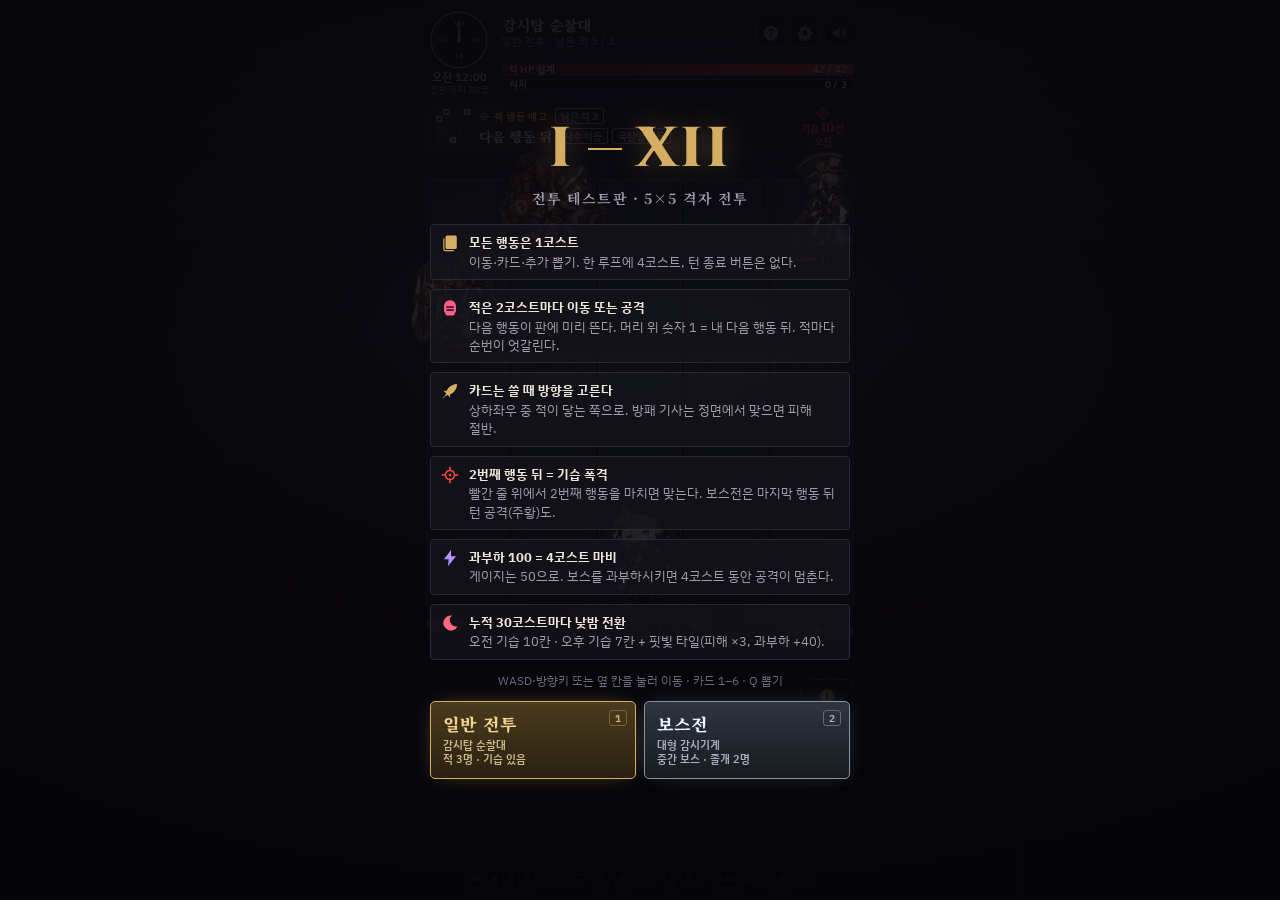
==== commit cf338055: "feat: 중간보스 대형 감시기계 · 상점 주인 · 암시장 상인 · 미지의 신도 그림 - 보스 이름을 대형 감시기계(중간 보스)로 바꾸고 새 그림 적용   - 보스 줄: 감시 눈이" ====
--- a/index.html
+++ b/index.html
@@ -174,6 +174,9 @@
 .boss-art{position:absolute;inset:0;transition:filter .3s}
 .boss-art svg,.boss-art img{width:100%;height:100%}
 .boss-art img{object-fit:contain;object-position:center bottom}
+/* 중간보스 그림: 감시 눈이 있는 윗부분을 가로 띠로 잘라 보스 줄을 채운다 */
+.boss-art img.strip{object-fit:cover;object-position:center 22%;border-radius:4px;filter:drop-shadow(0 4px 6px rgba(0,0,0,.6))}
+.boss-row.has-art .searchlight{left:39.7%;top:14%}
 .boss-svg .eye{fill:var(--eye);filter:drop-shadow(0 0 6px var(--eye));transition:fill .8s}
 .boss-svg .lamp{fill:#FFB84A;animation:blink 1.4s steps(2) infinite}
 .boss-svg .lamp:nth-child(2n){animation-delay:.7s}
@@ -501,6 +504,9 @@
 .foe-gal .fg-art .fg-sd{inset:auto 4px 4px auto;width:34%;height:auto;aspect-ratio:1;object-fit:contain;filter:drop-shadow(0 2px 3px #000)}
 .foe-gal figcaption{font-size:11.5px;line-height:1.4;color:var(--ash)}
 .foe-gal figcaption b{display:block;font:900 13px/1.3 var(--f-serif);color:var(--bone)}
+.boss-card{display:flex;gap:12px;align-items:center;margin:2px 0 8px}
+.boss-card img{flex:none;width:96px;max-width:30%;aspect-ratio:1097/1200;object-fit:contain;border-radius:5px;border:1px solid var(--line-2);background:radial-gradient(80% 60% at 50% 55%,rgba(255,184,74,.14),transparent 70%),#0E0C12}
+.boss-card p{margin:0}
 .res-kicker{margin:0;font:700 11px/1 var(--f-ui);letter-spacing:.2em;color:var(--mute)}
 .res-title{margin:0;font:900 44px/1.1 var(--f-serif);text-wrap:balance}
 .res-title.win{color:var(--brass-hi)} .res-title.lose{color:#FF6A5A}
@@ -584,8 +590,15 @@
 .pt-merchant.in,.pt-foe.in{transform:none}
 .pt-merchant.on,.pt-foe.on{transform:translateY(-6px) scale(1.02)}
 .pt-foe::before{content:"";position:absolute;left:4%;right:4%;top:18%;bottom:0;background:radial-gradient(ellipse at 50% 70%,rgba(255,92,138,.22),transparent 68%)}
+.pt-foe[data-who="black"]::before{background:radial-gradient(ellipse at 45% 62%,rgba(240,176,78,.22),transparent 66%)}
 .pt-foe .pt-art img{filter:drop-shadow(0 0 1.5px rgba(255,214,200,.6)) drop-shadow(0 10px 24px rgba(0,0,0,.6))}
 .pt-foe.on{z-index:2}
+/* 신도들의 속삭임: 말하는 동안만 가운데 뒤편에 흐릿하게 떠오른다 */
+.pt-voice{z-index:0;left:50%;top:6%;height:96%;aspect-ratio:2/3;translate:-50% 0;transform:translateY(14px) scale(.97);transition:opacity .8s ease,transform 1.2s ease}
+.pt-voice.in{opacity:.5;transform:none}
+.pt-voice .pt-art{animation:ghost 5s ease-in-out infinite}
+.pt-voice .pt-art img{filter:brightness(1.35) contrast(.9) drop-shadow(0 0 22px rgba(242,188,198,.35));-webkit-mask-image:linear-gradient(180deg,#000 55%,transparent 97%);mask-image:linear-gradient(180deg,#000 55%,transparent 97%)}
+@keyframes ghost{50%{translate:0 -10px;opacity:.82}}
 .pt-merchant .pt-art svg,.pt-merchant .pt-art img{object-position:center top}
 .pt-merchant .pt-art img{filter:drop-shadow(0 10px 24px rgba(0,0,0,.6))}
 .npc-svg .m-eye{filter:drop-shadow(0 0 3px #F0B44E)}
@@ -603,6 +616,7 @@
 .mon{padding:6px;border-radius:6px;background:linear-gradient(180deg,#2B313A,#171B21);border:1px solid #5E6A78;box-shadow:0 14px 30px rgba(0,0,0,.6);transition:border-color .3s,box-shadow .3s}
 .mon-screen{position:relative;aspect-ratio:16/10;border-radius:3px;overflow:hidden;background:#07090C}
 .mon-screen svg,.mon-screen img{width:100%;height:100%;object-fit:cover}
+.mon-screen img.full{object-position:50% 12%}
 .mon-screen::after{content:"";position:absolute;inset:0;pointer-events:none;background:repeating-linear-gradient(180deg,rgba(255,255,255,.06) 0 1px,transparent 1px 3px),radial-gradient(90% 80% at 50% 50%,transparent 55%,rgba(0,0,0,.55))}
 .mon-bar{display:flex;align-items:center;gap:6px;padding:6px 2px 0;font:700 10px/1 var(--f-ui);letter-spacing:.1em;color:#9AA6B4;white-space:nowrap;overflow:hidden}
 .mon-bar .rec{flex:none;width:7px;height:7px;border-radius:50%;background:#5A1F24}
@@ -624,12 +638,14 @@
 .dname.merchant{background:linear-gradient(180deg,#9A6A3E,#5E3D20);color:#FBE9D2}
 .dname.voice{background:linear-gradient(180deg,#9A1E34,#5A101D);color:#FFE3E8}
 .dname.foe{background:linear-gradient(180deg,#4E3A40,#2A1D22);color:#FFE3EC;box-shadow:0 4px 12px rgba(0,0,0,.55),inset 0 0 0 1px rgba(255,92,138,.5)}
+.dname.black{background:linear-gradient(180deg,#5E2A30,#2C1116);color:#F6DCC0;box-shadow:0 4px 12px rgba(0,0,0,.55),inset 0 0 0 1px rgba(240,176,78,.55)}
 .dtext{margin:0;min-height:3.6em;font:500 16px/1.8 var(--f-serif);color:var(--bone);white-space:pre-wrap}
 .dtext.nar{color:#C9C0D3}
 .dtext.boss{color:#DCE6F2;letter-spacing:.02em}
 .dtext.merchant{color:#F1E4D2}
 .dtext.voice{color:#F2BCC6;font-style:italic}
 .dtext.foe{color:#F4DDE3}
+.dtext.black{color:#F1DEC8}
 .sc-place{position:absolute;left:0;top:46px;z-index:6;padding:7px 14px 7px 10px;border-left:2px solid var(--brass);background:linear-gradient(90deg,rgba(12,10,16,.92),rgba(12,10,16,0));font:700 12px/1.3 var(--f-ui);letter-spacing:.08em;color:var(--bone);pointer-events:none;animation:placeIn 3s ease forwards}
 @keyframes placeIn{0%{opacity:0;transform:translateX(-10px)}12%{opacity:1;transform:none}80%{opacity:1}100%{opacity:0}}
 .scene[data-tint="warm"]{background:radial-gradient(120% 75% at 50% 30%,rgba(70,42,16,.5),rgba(10,6,4,.92) 72%),rgba(12,8,4,.38)}
@@ -681,8 +697,8 @@
       <div class="clock-meta"><b id="clockTime">오전 12:00</b><span id="clockNext">전환까지 30코</span></div>
     </div>
     <div class="boss-name">
-      <div class="bname" id="bossName">집행 병기 「못박이」</div>
-      <div class="bsub" id="bossSub">인류 정부군 · 테스트 보스</div>
+      <div class="bname" id="bossName">대형 감시기계</div>
+      <div class="bsub" id="bossSub">인류 정부군 · 중간 보스</div>
     </div>
     <div class="hud-btns">
       <button class="icon-btn" id="btnHelp" type="button" aria-label="규칙과 조작"><svg><use href="#i-help"/></svg></button>
@@ -806,7 +822,7 @@
       <p class="ctrl">WASD·방향키 또는 옆 칸을 눌러 이동 · 카드 1–6 · Q 뽑기</p>
       <div class="mode-btns">
         <button class="btn-mode" id="btnNormal" type="button"><kbd>1</kbd><b>일반 전투</b><span id="modeNormalSub">감시탑 순찰대</span></button>
-        <button class="btn-mode boss" id="btnBoss" type="button"><kbd>2</kbd><b>보스전</b><span id="modeBossSub">집행 병기 「못박이」</span></button>
+        <button class="btn-mode boss" id="btnBoss" type="button"><kbd>2</kbd><b>보스전</b><span id="modeBossSub">대형 감시기계</span></button>
       </div>
     </div>
   </div>
@@ -820,6 +836,7 @@
         <button type="button" id="scSkipBtn">건너뛰기 ▸▸</button>
       </div>
       <div class="sc-place" id="scPlace" hidden></div>
+      <div class="pt pt-voice" id="ptVoice"><div class="pt-art" id="ptVoiceArt"></div></div>
       <div class="pt pt-hero" id="ptHero"><div class="pt-art" id="ptHeroArt"></div></div>
       <div class="pt pt-merchant" id="ptMerchant"><div class="pt-art" id="ptMerchantArt">
         <svg class="npc-svg" viewBox="0 0 200 300" aria-hidden="true">
@@ -847,7 +864,7 @@
       </div></div>
       <div class="pt pt-foe" id="ptFoe"><div class="pt-art" id="ptFoeArt"></div></div>
       <div class="sc-stage">
-        <div class="pt pt-boss" id="ptBoss"><div class="mon"><div class="mon-screen" id="ptBossArt"></div><div class="mon-bar"><i class="rec"></i><span>감시망 방송 · 집행 병기</span></div></div></div>
+        <div class="pt pt-boss" id="ptBoss"><div class="mon"><div class="mon-screen" id="ptBossArt"></div><div class="mon-bar"><i class="rec"></i><span>감시망 방송 · 대형 감시기계</span></div></div></div>
         <div class="sc-choices" id="scChoices" hidden></div>
       </div>
       <div class="dbox" id="dbox">
@@ -1802,7 +1819,7 @@
   S.over = true; S.won = true; S.sel = null; S.hover = null; S.inspect = null;
   SFX.win(); render(); bark('win');
   if (S.mode === 'boss') await FX.bossDown(); else await wait(500);
-  if (CFG.interludes) await playSceneAsync(S.mode === 'boss' ? EPILOGUE_WIN : PATROL_WIN);
+  if (CFG.interludes) await playSceneAsync(S.mode === 'boss' ? EPILOGUE_WIN : [...PATROL_WIN, ...BLACKMARKET]);
   showResult(true);
 }
 async function defeat() {
@@ -1833,8 +1850,10 @@
 // 격자 위 SD (발끝이 그림 아래에 닿게 자른 그림) · 적 스탠딩 일러스트(대사 초상화 · 도감)
 const SD_FILES = { hero: 'hero-sd', rifle: 'enemy-rifle-sd', shield: 'enemy-shield-sd', bomb: 'enemy-bomb-sd' };
 const FOE_ART_FILES = { rifle: 'enemy-rifle', shield: 'enemy-shield', bomb: 'enemy-bomb' };
-const ASSET_SLOTS = { cardBg: 'assets/card-bg', boss: 'assets/boss' };
-const ASSET = { face: {}, npc: { merchant: {} }, sd: {}, foeArt: {}, cardBg: null, boss: null };
+// boss = 보스 줄을 채우는 가로 띠 · bossFull = 전신(감시망 방송 화면 · 도감)
+// believer = 신도들의 속삭임 초상화(미지의 신도) · blackmarket = 암시장 상인
+const ASSET_SLOTS = { cardBg: 'assets/card-bg', boss: 'assets/boss', bossFull: 'assets/boss-full', believer: 'assets/believer', blackmarket: 'assets/blackmarket' };
+const ASSET = { face: {}, npc: { merchant: {} }, sd: {}, foeArt: {}, cardBg: null, boss: null, bossFull: null, believer: null, blackmarket: null };
 function npcUrl(who, face) { const set = ASSET.npc[who] || {}; return set[face] || set.idle || null; }
 function faceUrl(face) {
   for (const f of [face, ...(FACE_FALLBACK[face] || []), 'idle']) if (ASSET.face[f]) return ASSET.face[f];
@@ -1863,6 +1882,7 @@
   }
   for (const [k, file] of Object.entries(SD_FILES)) jobs.push(probe('assets/' + file).then(url => { if (url) ASSET.sd[k] = url; }));
   for (const [k, file] of Object.entries(FOE_ART_FILES)) jobs.push(probe('assets/' + file).then(url => { if (url) ASSET.foeArt[k] = url; }));
+  for (const k of ['bossFull', 'believer', 'blackmarket']) jobs.push(probe(ASSET_SLOTS[k]).then(url => { ASSET[k] = url; }));
   const [faceUrls, cardBg, boss] = await Promise.all([
     Promise.all(faceKeys.map(k => probe('assets/' + FACES[k].file))),
     probe(ASSET_SLOTS.cardBg), probe(ASSET_SLOTS.boss),
@@ -1890,7 +1910,12 @@
   refreshFoeArt();
   if (ASSET.npc.merchant.idle) { $('#ptMerchantArt').innerHTML = '<img id="ptMerchantImg" alt="" draggable="false">'; setPortrait('merchant', 'idle'); }
   if (cardBg) { document.documentElement.style.setProperty('--card-art', `url("${cardBg}")`); $('#app').classList.add('has-card-art'); }
-  if (boss) { $('#bossArt').innerHTML = img(boss); $('#ptBossArt').innerHTML = img(boss); }
+  if (boss) {
+    $('#bossArt').innerHTML = `<img class="strip" src="${boss}" alt="" draggable="false">`;
+    $('#bossRow').classList.add('has-art');
+  }
+  if (ASSET.bossFull || boss) $('#ptBossArt').innerHTML = `<img class="${ASSET.bossFull ? 'full' : ''}" src="${ASSET.bossFull || boss}" alt="" draggable="false">`;
+  if (ASSET.believer) $('#ptVoiceArt').innerHTML = img(ASSET.believer);
 }
 
 // 보드 위 주인공 표정: 승패 > 잠깐 바뀌는 표정(공격·피격) > 마비 > 기본
@@ -2016,8 +2041,8 @@
   const alive = liveFoes().length, total = S.foes.length;
   const ol = $('#bossOl');
   if (S.mode === 'boss') {
-    $('#bossName').textContent = '집행 병기 「못박이」';
-    $('#bossSub').textContent = total ? `인류 정부군 · 졸개 ${alive} / ${total}` : '인류 정부군 · 테스트 보스';
+    $('#bossName').textContent = '대형 감시기계';
+    $('#bossSub').textContent = total ? `중간 보스 · 졸개 ${alive} / ${total}` : '인류 정부군 · 중간 보스';
     setBar($('#bossHp'), S.boss.hp / S.boss.max, `<span>HP</span><span>${S.boss.hp} / ${S.boss.max}</span>`);
     ol.classList.remove('kills');
     setBar(ol, S.boss.ol / CFG.olMax, `<span>과부하</span><span>${S.boss.ol} / ${CFG.olMax}</span>`);
@@ -2755,14 +2780,16 @@
 const SPEAKERS = {
   nar:      { name: '', cls: 'nar' },
   hero:     { name: '기계 신', pt: 'hero' },
-  boss:     { name: '집행 병기 「못박이」', pt: 'boss', cls: 'boss' },
+  boss:     { name: '대형 감시기계', pt: 'boss', cls: 'boss' },
   merchant: { name: '상점 주인', pt: 'merchant', cls: 'merchant' },
-  voice:    { name: '신도들의 속삭임', cls: 'voice' },
+  voice:    { name: '신도들의 속삭임', pt: 'voice', cls: 'voice' },
   rifle:    { name: FOES.rifle.name, pt: 'foe', cls: 'foe' },
   shield:   { name: FOES.shield.name, pt: 'foe', cls: 'foe' },
   bomb:     { name: FOES.bomb.name, pt: 'foe', cls: 'foe' },
+  black:    { name: '암시장 상인', pt: 'foe', cls: 'black' },
 };
-const PORTRAITS = { hero: '#ptHero', merchant: '#ptMerchant', boss: '#ptBoss', foe: '#ptFoe' };
+// 초상화 칸 — foe 칸은 적 · 암시장 상인이 번갈아 쓰는 오른쪽 손님 칸, voice 칸은 말하는 동안만 떠오른다
+const PORTRAITS = { hero: '#ptHero', merchant: '#ptMerchant', boss: '#ptBoss', foe: '#ptFoe', voice: '#ptVoice' };
 // 대사 = { who, face?, text } · 선택지 = { choice: [{ label, then: [...] }] } · 챕터 카드 = { card: { num, title } }
 // 연출(한 단계에 함께 써도 됨) = { tint: 'warm' | 'cold' | 'blood' | '' } · { place: '장소 자막' } · { fx: 'shake' | 'flash' | 'red' | 'tick' } · { exit: 'merchant' | 'foe' }
 // 조건 = { when: () => 참일 때만 } · who: 적 대사는 rifle · shield · bomb (스탠딩 일러스트가 오른쪽에)
@@ -2817,7 +2844,7 @@
   { tint: 'cold', place: '성당 앞 광장 · 오전 11:59', fx: 'flash' },
   { who: 'nar', text: '새하얀 빛이 성당 안을 가로질렀다. 감시탑의 탐조등이다.' },
   { who: 'boss', text: '감시망에 미등록 개체 포착. 분류 — 이단의 우상.' },
-  { who: 'merchant', text: '……귀찮게 됐네. 저건 「못박이」. 정부군 집행 병기야.' },
+  { who: 'merchant', text: '……귀찮게 됐네. 저건 대형 감시기계. 정부군이 이 도시를 내려다보는 눈이야.' },
   { who: 'merchant', text: '오전엔 저 녀석 감시망이 판 끝까지 닿아. 빨간 줄이 보이면 두 번째 행동을 마치기 전에 빠져.' },
   { who: 'merchant', text: '주황색은 턴 공격이야. 코스트를 다 쓸 때 날아오니까, 마지막 행동은 주황 밖에서 끝내.' },
   { who: 'merchant', face: 'hmph', text: '난 빠질게. 장사꾼은 싸움에 안 끼거든.' },
@@ -2872,6 +2899,18 @@
   { who: 'merchant', face: 'hmph', text: '궁금한 건 나중에. 순찰대가 안 돌아온 걸 탑이 눈치채기 전에 움직이자.' },
   { who: 'hero', face: 'smug', text: '이 녀석들 장비, 팔면 값 좀 나가?' },
   { who: 'merchant', face: 'hmph', text: '……외상값부터 갚고 말해.' },
+];
+// 일반 전투 승리 뒤 — 암시장 상인이 말을 건다 (테스트용 임시 문구)
+const BLACKMARKET = [
+  { tint: 'blood', place: '골목 끝 · 찢어진 천막 아래' },
+  { who: 'nar', text: '아까는 없던 천막 하나가 골목 끝에서 펄럭인다. 동전 튕기는 소리가 났다.' },
+  { who: 'black', text: '쉿, 쉿. 방금 솜씨 잘 봤어. 순찰대 셋을 혼자서라니.' },
+  { who: 'hero', face: 'surprised', text: '…누구야? 방금까지 여기 아무것도 없었는데.' },
+  { who: 'black', text: '나? 장사꾼이지. 저기 모자 쓴 친구보다 물건이 조금… 덜 깨끗할 뿐.' },
+  { who: 'merchant', face: 'hmph', text: '……흥. 암시장 녀석이 왜 여기 있어.' },
+  { who: 'black', text: '정부군 도장이 안 찍힌 물건이 필요하면 불러. 값은 동전일 수도, 네 시간일 수도 있고.' },
+  { who: 'nar', text: '동전이 허공에서 한 바퀴 돌았다. 떨어지는 소리가 나기 전에, 천막은 통째로 사라져 있었다.' },
+  { who: 'merchant', face: 'hmph', text: '…저 녀석이랑은 거래하지 마. 외상 같은 건 절대 안 해 주니까.' },
 ];
 const PATROL_LOSE = [
   { tint: 'blood', fx: 'red' },
@@ -2933,7 +2972,7 @@
 };
 const EPILOGUE_WIN = [
   { tint: 'warm', place: '성당 앞 광장 · 교전 종료' },
-  { who: 'nar', text: '못박이의 감시 렌즈가 몇 번 깜빡이다가, 천천히 빛을 잃었다.' },
+  { who: 'nar', text: '새장 속 감시 눈이 몇 번 깜빡이다가, 천천히 빛을 잃었다.' },
   { who: 'boss', text: '처분… 실패… 기록을… 상부에… 송신……' },
   { who: 'boss', text: '대상… 기계 신… 재가동 횟수… 열둘……' },
   { who: 'hero', face: 'surprised', text: '…열둘? 무슨 소리야. 나는 방금 처음 깨어났는데.' },
@@ -3061,12 +3100,13 @@
 function showLine(step) {
   const who = SPEAKERS[step.who] ? step.who : 'nar';
   const sp = SPEAKERS[who], name = sp.name, pt = sp.pt || null;
-  // 오른쪽 칸은 한 명만 — 상점 주인이 말하면 적이 빠지고, 적이 말하면 상점 주인이 빠진다
+  // 오른쪽 칸은 한 명만 — 상점 주인이 말하면 손님(적 · 암시장 상인)이 빠지고, 손님이 말하면 상점 주인이 빠진다
   if (pt === 'merchant') $('#ptFoe').classList.remove('in');
-  if (pt === 'foe') { $('#ptMerchant').classList.remove('in'); setFoePortrait(who); }
+  if (pt === 'foe') { $('#ptMerchant').classList.remove('in'); setGuestPortrait(who); }
   for (const [key, sel] of Object.entries(PORTRAITS)) {
     const el = $(sel);
-    if (pt === key) el.classList.add('in');                   // 처음 말할 때 등장
+    if (key === 'voice') el.classList.toggle('in', pt === key);   // 속삭임은 말하는 동안만
+    else if (pt === key) el.classList.add('in');              // 처음 말할 때 등장
     el.classList.toggle('on', pt === key);
     el.classList.toggle('off', pt !== key);
   }
@@ -3082,13 +3122,14 @@
   typeText(step.text);
 }
 
-// 적 초상화: 스탠딩 일러스트 (없으면 SD)
-function setFoePortrait(type) {
-  const url = ASSET.foeArt[type] || ASSET.sd[type];
+// 오른쪽 손님 칸 초상화: 적은 스탠딩 일러스트(없으면 SD), 암시장 상인은 전신 그림
+function setGuestPortrait(who) {
+  const url = who === 'black' ? ASSET.blackmarket : ASSET.foeArt[who] || ASSET.sd[who];
   const box = $('#ptFoeArt');
-  if (box.dataset.type === type) return;
-  box.dataset.type = type;
-  box.innerHTML = url ? `<img src="${url}" alt="" draggable="false">` : FOE_SVG[type];
+  $('#ptFoe').dataset.who = who;
+  if (box.dataset.type === who) return;
+  box.dataset.type = who;
+  box.innerHTML = url ? `<img src="${url}" alt="" draggable="false">` : FOE_SVG[who] || '';
   FX.flash($('#ptFoe'), 'swap', 280);
 }
 
@@ -3414,7 +3455,7 @@
   $('#introRules').innerHTML = rulesHTML();
   const n = CFG.foeCount, a = CFG.bossAdds;
   $('#modeNormalSub').innerHTML = `감시탑 순찰대<br>적 ${n}명${CFG.normalAmbush ? ' · 기습 있음' : ''}`;
-  $('#modeBossSub').innerHTML = `집행 병기 「못박이」<br>${a ? `졸개 ${a}명 · ` : ''}턴 공격`;
+  $('#modeBossSub').innerHTML = `대형 감시기계<br>중간 보스${a ? ` · 졸개 ${a}명` : ''}`;
 }
 
 const modeName = m => m === 'boss' ? '보스전' : '일반 전투';
@@ -3434,7 +3475,7 @@
   SFX.init();
   $('#intro').hidden = true;
   S.started = true;
-  log(S.mode === 'boss' ? '인류 정부군 집행 병기 「못박이」 — 교전 개시' : `감시탑 순찰대 ${S.foes.length}명 — 교전 개시`, 'dim');
+  log(S.mode === 'boss' ? '중간 보스 대형 감시기계 — 교전 개시' : `감시탑 순찰대 ${S.foes.length}명 — 교전 개시`, 'dim');
   run(() => startLoop());
 }
 
@@ -3454,7 +3495,7 @@
   const t = $('#resTitle');
   t.textContent = win ? '승리' : '패배';
   t.className = 'res-title ' + (win ? 'win' : 'lose');
-  $('#resSub').textContent = win ? (boss ? '집행 병기 「못박이」의 회로가 멈췄다.' : '감시탑 순찰대를 모두 쓰러뜨렸다.') : '기계 신의 몸이 버티지 못했다.';
+  $('#resSub').textContent = win ? (boss ? '대형 감시기계의 감시 눈이 꺼졌다.' : '감시탑 순찰대를 모두 쓰러뜨렸다.') : '기계 신의 몸이 버티지 못했다.';
   const rows = [
     ['버틴 루프', S.loop], ['누적 코스트', `${S.total} (나 ${S.totalP} · ${boss ? '보스·적' : '적'} ${S.totalB})`],
     ['준 피해', st.dealt], ['받은 피해', st.taken],
@@ -3512,11 +3553,12 @@
     보스전 칸 왼쪽 위 숫자가 보스와의 거리.</p>
     <div class="tbl-wrap"><table class="ctbl"><thead><tr><th>이름</th><th>종류</th><th>사거리</th><th>효과</th></tr></thead><tbody>${cardRows}</tbody></table></div>
   </section>
-  <section><h4>보스 턴 공격 패턴</h4>
+  <section><h4>중간 보스 — 대형 감시기계</h4>
+    <div class="boss-card">${ASSET.bossFull ? `<img src="${ASSET.bossFull}" alt="대형 감시기계">` : ''}<p>인류 정부군이 도시를 내려다보는 눈. HP ${CFG.bossHp}. 맨 윗줄 5칸을 통째로 차지하고, 2번째 행동 뒤 기습 폭격 · 마지막 행동 뒤 턴 공격을 한다. 턴 공격 패턴은 루프 시작 때 예고된다.</p></div>
     <div class="tbl-wrap"><table class="ctbl"><thead><tr><th>패턴</th><th>범위</th><th>효과</th></tr></thead><tbody>${patRows}</tbody></table></div>
   </section>
   <section><h4>이야기</h4>
-    <p><b>일반 전투</b>는 순찰대 등장 장면(적 설명 겸)으로, <b>보스전</b>은 프롤로그(챕터 I — 감시탑 아래에서)로 시작한다. 전투 중에는 첫 밤 · 보스 체력 절반 · 첫 과부하 · 첫 자폭 때 짧은 장면이, 전투가 끝나면 승리 · 패배 엔딩이 나온다. 전부 테스트용 임시 문구이고, ⚙에서 끄거나 미리 볼 수 있다.</p>
+    <p><b>일반 전투</b>는 순찰대 등장 장면(적 설명 겸)으로, <b>보스전</b>은 프롤로그(챕터 I — 감시탑 아래에서)로 시작한다. 전투 중에는 첫 밤 · 보스 체력 절반 · 첫 과부하 · 첫 자폭 때 짧은 장면이, 전투가 끝나면 승리 · 패배 엔딩이 나온다. 일반 전투에서 이기면 암시장 상인이 잠깐 말을 건다. 전부 테스트용 임시 문구이고, ⚙에서 끄거나 미리 볼 수 있다.</p>
   </section>
   <section><h4>조작</h4>
     <p><b>이동</b> WASD·방향키, 또는 옆 칸 터치 · <b>카드</b> 1–6으로 선택 후 한 번 더(또는 Space), 마우스는 클릭 즉시 사용(적이 여러 방향이면 선택 → 칸 클릭), 터치는 두 번 · <b>조준</b> 카드 선택 중 WASD 또는 점선 칸 · <b>뽑기</b> Q · <b>취소</b> Esc · <b>소리</b> M</p>
@@ -3525,7 +3567,8 @@
     <p><b>주인공 SD</b>(격자) — ${slot(ASSET.sd.hero, 'hero-sd')}</p>
     <p><b>주인공 표정</b> (대사 초상화 · 없는 표정은 비슷한 표정으로 대신)<br>${faces}</p>
     <p><b>일반 적</b> — ${FOE_TYPES.map(k => `${FOES[k].name}: SD ${ASSET.sd[k] ? '<b class="ok">✓</b>' : '<span class="dim">없음</span>'} · 스탠딩 ${ASSET.foeArt[k] ? '<b class="ok">✓</b>' : '<span class="dim">없음</span>'} <code>${FOE_ART_FILES[k]}(-sd)</code>`).join('<br>')}</p>
-    <p>상점 주인 — ${slot(ASSET.npc.merchant.idle, 'shopkeeper')} (없으면 실루엣)<br>카드 배경 — ${slot(ASSET.cardBg, 'card-bg')}<br>보스(선택) — ${slot(ASSET.boss, 'boss')}</p>
+    <p>상점 주인 — ${slot(ASSET.npc.merchant.idle, 'shopkeeper')} (없으면 실루엣)<br>암시장 상인 — ${slot(ASSET.blackmarket, 'blackmarket')}<br>신도들의 속삭임(미지의 신도) — ${slot(ASSET.believer, 'believer')}</p>
+    <p>중간 보스 · 보스 줄 가로 띠 — ${slot(ASSET.boss, 'boss')}<br>중간 보스 · 전신(방송 화면 · 도감) — ${slot(ASSET.bossFull, 'boss-full')}<br>카드 배경 — ${slot(ASSET.cardBg, 'card-bg')}</p>
     <p class="dim">webp · png · jpg를 인식한다. 배경은 투명해야 한다.</p>
   </section>`;
 }
@@ -3537,12 +3580,12 @@
   ['reset', '설정 기본값', 'danger'],
 ];
 const SCENE_PREVIEWS = [
-  ['patrol', '일반 전투 시작'], ['patrolWin', '일반 전투 승리'], ['patrolLose', '일반 전투 패배'], ['blast1', '첫 자폭'],
+  ['patrol', '일반 전투 시작'], ['patrolWin', '일반 전투 승리'], ['blackmarket', '암시장 상인'], ['patrolLose', '일반 전투 패배'], ['blast1', '첫 자폭'],
   ['prologue', '프롤로그(보스전)'], ['night1', '첫 밤'], ['half', '보스 체력 절반'], ['stun1', '보스 첫 과부하'], ['freeze1', '내 첫 과부하'],
   ['win', '보스전 승리'], ['lose', '보스전 패배'],
 ];
 function sceneScript(key) {
-  return { prologue: PROLOGUE, win: EPILOGUE_WIN, lose: EPILOGUE_LOSE, patrol: PATROL_INTRO, patrolWin: PATROL_WIN, patrolLose: PATROL_LOSE }[key] || INTERLUDES[key];
+  return { prologue: PROLOGUE, win: EPILOGUE_WIN, lose: EPILOGUE_LOSE, patrol: PATROL_INTRO, patrolWin: [...PATROL_WIN, ...BLACKMARKET], blackmarket: BLACKMARKET, patrolLose: PATROL_LOSE }[key] || INTERLUDES[key];
 }
 function previewScene(key) {
   if (S.busy) { toast('행동 처리 중이에요 — 잠시 뒤 다시'); return; }
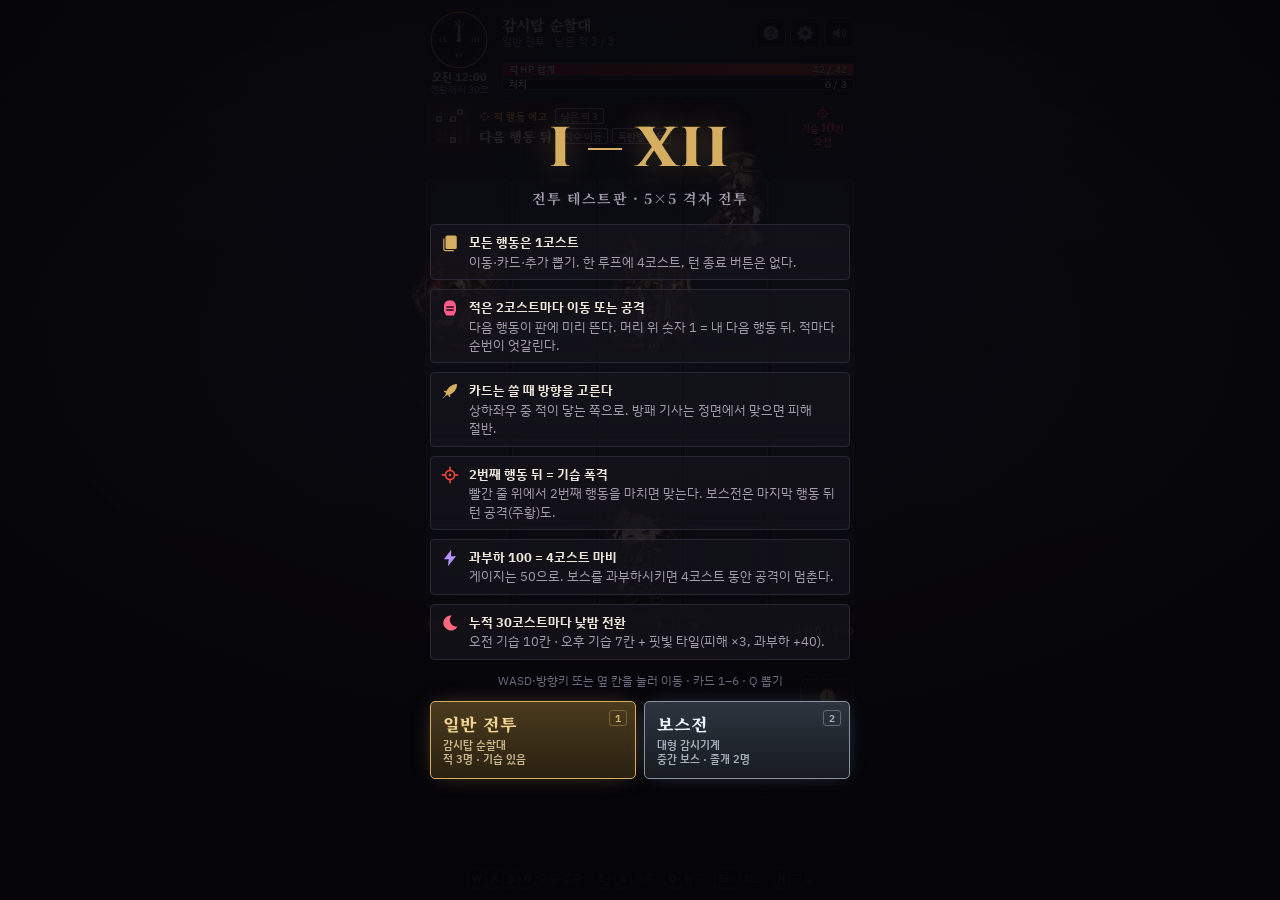
==== commit 752a3251: "feat: 주인공 표정 5종 — 놀람 · 의문 · 괴로움 · 부상 · 분노 - 받은 그림 5장을 기존 표정과 같은 800×1200 캔버스 · 같은 배율로 넣음   - 체크무늬는 테" ====
--- a/index.html
+++ b/index.html
@@ -550,6 +550,7 @@
 .cfg-actions button{padding:8px 6px;border-radius:4px;border:1px solid var(--line-2);background:var(--panel-2);font:700 12px/1.2 var(--f-ui);color:var(--bone);cursor:pointer}
 .cfg-actions button:hover{border-color:var(--brass)}
 .cfg-actions .danger{color:#FF9C8E}
+.cfg-actions .wide{grid-column:1/-1;border-color:var(--brass);border-style:dashed}
 .cfg-note{margin:0 0 4px!important;font-size:11.5px!important;color:var(--mute)!important}
 .cfg-g{margin:14px 0 4px!important}
 .cfg-row{display:flex;align-items:center;justify-content:space-between;gap:10px;padding:7px 0;border-bottom:1px solid var(--line);font-size:12.5px;color:var(--bone);cursor:default}
@@ -1840,11 +1841,12 @@
   overload:  { file: 'hero-overload',  label: '과부하' },
   smug:      { file: 'hero-smug',      label: '씩 웃음' },
   surprised: { file: 'hero-surprised', label: '놀람' },
+  puzzled:   { file: 'hero-puzzled',   label: '의문' },
   wounded:   { file: 'hero-wounded',   label: '부상' },
   pain:      { file: 'hero-pain',      label: '괴로움' },
   angry:     { file: 'hero-angry',     label: '분노' },
 };
-const FACE_FALLBACK = { wounded: ['pain', 'overload'], pain: ['overload'] };
+const FACE_FALLBACK = { puzzled: ['surprised'], wounded: ['pain', 'overload'], pain: ['overload'] };
 // 조연 초상화 (세로 2:3, 배경 투명). 없으면 실루엣
 const NPC_FACES = { merchant: { idle: { file: 'shopkeeper', label: '기본' }, hmph: { file: 'shopkeeper-hmph', label: '흥' } } };
 // 격자 위 SD (발끝이 그림 아래에 닿게 자른 그림) · 적 스탠딩 일러스트(대사 초상화 · 도감)
@@ -2793,7 +2795,7 @@
 // 대사 = { who, face?, text } · 선택지 = { choice: [{ label, then: [...] }] } · 챕터 카드 = { card: { num, title } }
 // 연출(한 단계에 함께 써도 됨) = { tint: 'warm' | 'cold' | 'blood' | '' } · { place: '장소 자막' } · { fx: 'shake' | 'flash' | 'red' | 'tick' } · { exit: 'merchant' | 'foe' }
 // 조건 = { when: () => 참일 때만 } · who: 적 대사는 rifle · shield · bomb (스탠딩 일러스트가 오른쪽에)
-// face: 주인공 idle · aim · overload · smug · surprised · wounded · pain · angry (FACES) / 상점 주인 idle · hmph (NPC_FACES)
+// face: 주인공 idle · aim · overload · smug · surprised · puzzled · wounded · pain · angry (FACES) / 상점 주인 idle · hmph (NPC_FACES)
 const PROLOGUE = [
   { card: { num: 'I', title: '감시탑 아래에서' } },
   // ── 깨어남
@@ -2805,9 +2807,9 @@
   { fx: 'tick' },
   { who: 'nar', text: '째깍. 멈춰 있던 초침이 한 칸 움직였다.' },
   { who: 'hero', face: 'surprised', text: '……!' },
-  { who: 'hero', text: '여기가… 어디지. 방금 누가 날 불렀는데.' },
+  { who: 'hero', face: 'puzzled', text: '여기가… 어디지. 방금 누가 날 불렀는데.' },
   { who: 'nar', text: '주위를 둘러봐도, 바닥에 쓰러진 것은 오래전에 식어 버린 사람들뿐이다.' },
-  { who: 'hero', face: 'pain', text: '이 사람들… 다 같은 옷을 입고 있어. 가슴마다 톱니 문양이….' },
+  { who: 'hero', face: 'puzzled', text: '이 사람들… 다 같은 옷을 입고 있어. 가슴마다 톱니 문양이….' },
   { who: 'voice', text: '신이시여, 우리를 잊지 마소서.' },
   { fx: 'shake' },
   { who: 'hero', face: 'overload', text: '윽…! 머릿속에서 기도 소리가 한꺼번에 울려…!' },
@@ -2817,7 +2819,7 @@
   { who: 'hero', face: 'angry', text: '누구야, 넌.' },
   { who: 'merchant', face: 'hmph', text: '흥. 보면 몰라? 장사꾼이지. 폐허에서 쓸 만한 걸 줍는.' },
   { who: 'merchant', text: '그 옷에 그 톱니… 너, 설마 이 교단이 떠받들던 그거야? 기계 신?' },
-  { who: 'hero', text: '기계… 신? 나는 아무것도 기억이 안 나.' },
+  { who: 'hero', face: 'puzzled', text: '기계… 신? 나는 아무것도 기억이 안 나.' },
   { who: 'merchant', text: '그래? 잘됐네. 기억해 봤자 기분만 나빠질 테니까.' },
   { who: 'nar', text: '늑대 수인은 귀찮다는 듯 모자를 눌러쓰면서도, 쓰러진 신도들의 눈을 하나씩 감겨 주었다.' },
   { who: 'merchant', text: '어제 오전에 인류 정부군이 왔어. 감시탑이 이 성당을 이단 거점으로 찍었거든.' },
@@ -2827,7 +2829,7 @@
     { label: '밤이 되면 어떻게 되는데?', then: [
       { who: 'merchant', text: '핏자국 위에서 싸우면 네 힘이 세 배로 불어나. 대신 네 몸도 그만큼 달아오르고.' },
       { who: 'merchant', text: '과부하가 끝까지 차면 한동안 꼼짝도 못 해. 그때 얻어맞으면… 뭐, 알아서 해.' },
-      { who: 'hero', face: 'pain', text: '친절한 건지 겁주는 건지 모르겠네.' },
+      { who: 'hero', face: 'puzzled', text: '친절한 건지 겁주는 건지 모르겠네.' },
       { who: 'merchant', face: 'hmph', text: '흥. 둘 다.' },
     ] },
     { label: '넌 왜 도망 안 쳤어?', then: [
@@ -2895,7 +2897,7 @@
 const PATROL_WIN = [
   { tint: 'warm', place: '성당 뒤 골목 · 교전 종료' },
   { who: 'nar', text: '마지막 순찰병이 쓰러지자, 골목에 다시 먼지만 내려앉았다.' },
-  { who: 'hero', face: 'surprised', text: '저 가면의 톱니… 성당에 쓰러져 있던 사람들 가슴의 문양이랑 똑같아.' },
+  { who: 'hero', face: 'puzzled', text: '저 가면의 톱니… 성당에 쓰러져 있던 사람들 가슴의 문양이랑 똑같아.' },
   { who: 'merchant', face: 'hmph', text: '궁금한 건 나중에. 순찰대가 안 돌아온 걸 탑이 눈치채기 전에 움직이자.' },
   { who: 'hero', face: 'smug', text: '이 녀석들 장비, 팔면 값 좀 나가?' },
   { who: 'merchant', face: 'hmph', text: '……외상값부터 갚고 말해.' },
@@ -2905,7 +2907,7 @@
   { tint: 'blood', place: '골목 끝 · 찢어진 천막 아래' },
   { who: 'nar', text: '아까는 없던 천막 하나가 골목 끝에서 펄럭인다. 동전 튕기는 소리가 났다.' },
   { who: 'black', text: '쉿, 쉿. 방금 솜씨 잘 봤어. 순찰대 셋을 혼자서라니.' },
-  { who: 'hero', face: 'surprised', text: '…누구야? 방금까지 여기 아무것도 없었는데.' },
+  { who: 'hero', face: 'puzzled', text: '…누구야? 방금까지 여기 아무것도 없었는데.' },
   { who: 'black', text: '나? 장사꾼이지. 저기 모자 쓴 친구보다 물건이 조금… 덜 깨끗할 뿐.' },
   { who: 'merchant', face: 'hmph', text: '……흥. 암시장 녀석이 왜 여기 있어.' },
   { who: 'black', text: '정부군 도장이 안 찍힌 물건이 필요하면 불러. 값은 동전일 수도, 네 시간일 수도 있고.' },
@@ -2975,7 +2977,7 @@
   { who: 'nar', text: '새장 속 감시 눈이 몇 번 깜빡이다가, 천천히 빛을 잃었다.' },
   { who: 'boss', text: '처분… 실패… 기록을… 상부에… 송신……' },
   { who: 'boss', text: '대상… 기계 신… 재가동 횟수… 열둘……' },
-  { who: 'hero', face: 'surprised', text: '…열둘? 무슨 소리야. 나는 방금 처음 깨어났는데.' },
+  { who: 'hero', face: 'puzzled', text: '…열둘? 무슨 소리야. 나는 방금 처음 깨어났는데.' },
   { fx: 'shake' },
   { who: 'nar', text: '대답은 없었다. 강철 몸체가 무너져 내리고, 광장에 정적이 내려앉았다.' },
   { who: 'merchant', text: '……살아 있네. 흥, 외상값은 받을 수 있겠어.' },
@@ -3582,9 +3584,22 @@
 const SCENE_PREVIEWS = [
   ['patrol', '일반 전투 시작'], ['patrolWin', '일반 전투 승리'], ['blackmarket', '암시장 상인'], ['patrolLose', '일반 전투 패배'], ['blast1', '첫 자폭'],
   ['prologue', '프롤로그(보스전)'], ['night1', '첫 밤'], ['half', '보스 체력 절반'], ['stun1', '보스 첫 과부하'], ['freeze1', '내 첫 과부하'],
-  ['win', '보스전 승리'], ['lose', '보스전 패배'],
+  ['win', '보스전 승리'], ['lose', '보스전 패배'], ['faces', `주인공 표정 모음 · ${Object.keys(FACES).length}종`, 'wide'],
 ];
+// 주인공 표정을 차례로 넘겨 보는 확인용 장면 (파일이 없으면 무엇으로 대신하는지도 알려 준다)
+function faceTour() {
+  return [
+    { tint: '', place: '주인공 표정 모음' },
+    ...Object.entries(FACES).map(([k, f]) => {
+      const url = ASSET.face[k];
+      const alt = [...(FACE_FALLBACK[k] || []), 'idle'].find(x => ASSET.face[x]);
+      const note = url ? url.split('/').pop() : `파일 없음 → ${alt ? FACES[alt].label + ' 표정으로 대신' : '실루엣'}`;
+      return { who: 'hero', face: k, text: `${f.label} — ${note}` };
+    }),
+  ];
+}
 function sceneScript(key) {
+  if (key === 'faces') return faceTour();
   return { prologue: PROLOGUE, win: EPILOGUE_WIN, lose: EPILOGUE_LOSE, patrol: PATROL_INTRO, patrolWin: [...PATROL_WIN, ...BLACKMARKET], blackmarket: BLACKMARKET, patrolLose: PATROL_LOSE }[key] || INTERLUDES[key];
 }
 function previewScene(key) {
@@ -3594,7 +3609,7 @@
 }
 function buildCfgSheet() {
   $('#cfgActions').innerHTML = TEST_ACTIONS.map(([a, l, c]) => `<button type="button" data-a="${a}" class="${c || ''}">${l}</button>`).join('');
-  $('#cfgScenes').innerHTML = SCENE_PREVIEWS.map(([k, l]) => `<button type="button" data-scene="${k}">${l}</button>`).join('');
+  $('#cfgScenes').innerHTML = SCENE_PREVIEWS.map(([k, l, c]) => `<button type="button" data-scene="${k}" class="${c || ''}">${l}</button>`).join('');
   $('#cfgBody').innerHTML = CFG_UI.map(it => {
     if (it.group) return `<h4 class="cfg-g">${it.group}</h4>`;
     const id = 'cfg-' + it.k;
@@ -3671,7 +3686,7 @@
 buildClock();
 bindInput();
 newBattle('normal');
-if (location.hash === '#debug') window.I12 = { S, CFG, CARDS, FOES, render, act, restart, startStory, planFoe, liveFoes, validDirs, aimFor };   // 개발용: 상태 확인·조작
+if (location.hash === '#debug') window.I12 = { S, CFG, CARDS, FOES, ASSET, render, act, restart, startStory, planFoe, liveFoes, validDirs, aimFor, faceUrl };   // 개발용: 상태 확인·조작
 renderIntro();
 buildScene();
 render();
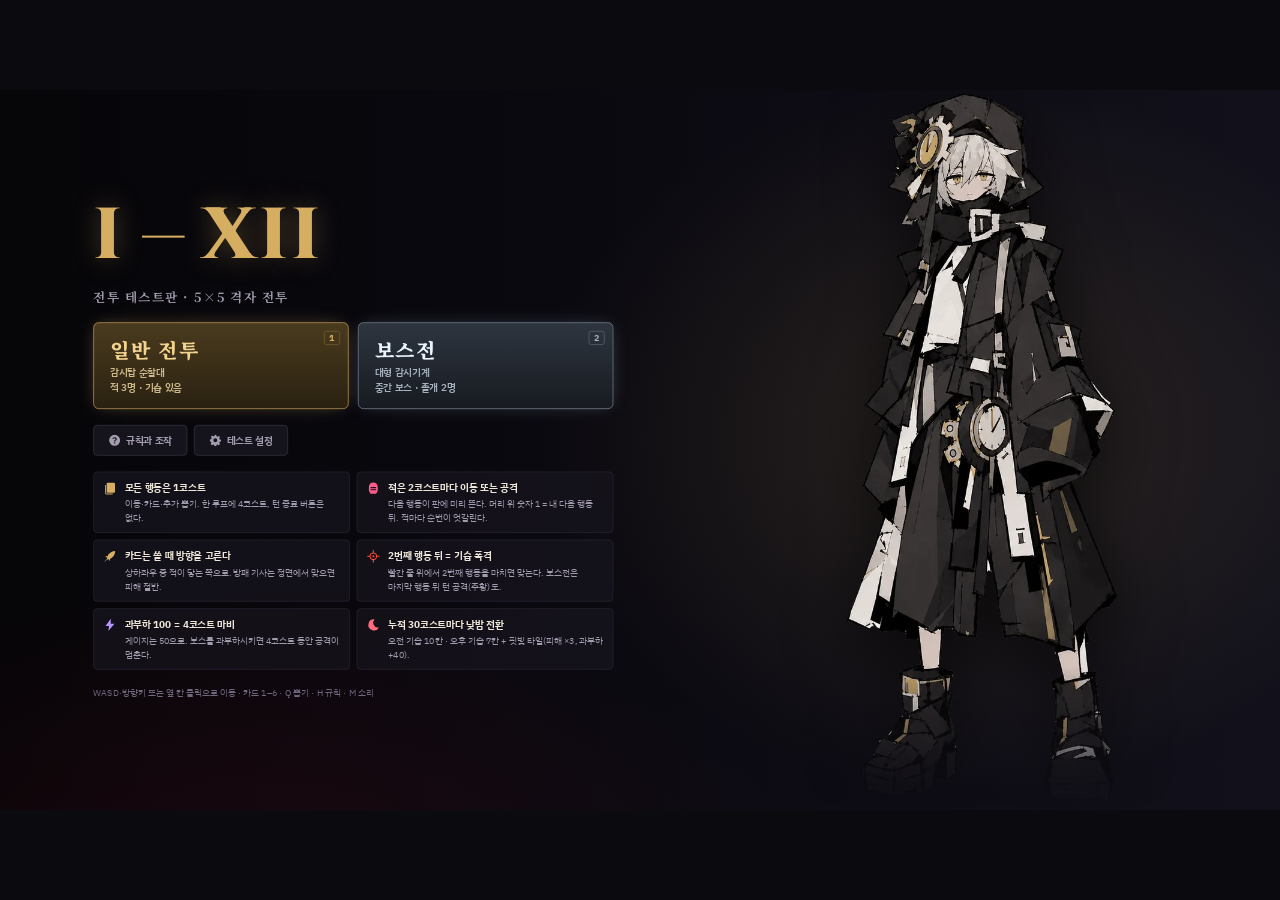
==== commit 48959218: "feat: 스팀(PC) 1920×1080 가로 화면으로 전환 - 1920×1080 무대를 창 크기에 맞춰 비율 그대로 확대·축소 (남는 곳은 검은 여백)   - 무대는 overfl" ====
--- a/index.html
+++ b/index.html
@@ -20,60 +20,57 @@
   --brass:#D6AE62; --brass-hi:#F2D38F; --brass-lo:#7C6234;
   --danger:#FF4B37; --warn:#FFB84A; --aether:#5FE3D2; --volt:#B894FF; --blood:#C0203D; --ok:#8BDCA6; --foe:#FF5C8A;
   --k-melee:#EFA45E; --k-shot:#5FE3D2; --k-far:#86B8FF; --k-jam:#B894FF; --k-guard:#AFC6DA; --k-cool:#8BDCA6; --k-move:#F2E6C8;
-  --vh:100vh;
-  --gap:4px;
+  --gap:6px;
   --f-num:'Cinzel','Trajan Pro','Times New Roman',serif;
   --f-serif:'Noto Serif KR','Nanum Myeongjo','AppleMyungjo','Batang',serif;
   --f-ui:'IBM Plex Sans KR','Apple SD Gothic Neo','Malgun Gothic','Noto Sans KR',system-ui,sans-serif;
-  padding-top:env(safe-area-inset-top,0px);
-  padding-bottom:env(safe-area-inset-bottom,0px);
-}
-@supports (height:100dvh){:root{--vh:100dvh}}
-*,*::before,*::after{box-sizing:border-box;-webkit-tap-highlight-color:transparent}
-html{height:100%;box-sizing:border-box;background:var(--ink)}
-body{margin:0;min-height:100%;display:flex;flex-direction:column;background:var(--ink);color:var(--bone);font:14px/1.45 var(--f-ui);word-break:keep-all;overflow-wrap:break-word;-webkit-font-smoothing:antialiased;-webkit-text-size-adjust:100%;overflow-x:hidden}
+}
+*,*::before,*::after{box-sizing:border-box}
+html,body{height:100%;margin:0;overflow:hidden;background:var(--ink)}
+body{color:var(--bone);font:16px/1.5 var(--f-ui);word-break:keep-all;overflow-wrap:break-word;-webkit-font-smoothing:antialiased}
 button{font:inherit;color:inherit;margin:0}
 svg{display:block}
 [hidden]{display:none!important}
 :focus-visible{outline:2px solid var(--brass-hi);outline-offset:2px}
 
-/* ── 앱 틀 · 낮/밤 분위기 ── */
+/* ── 무대: 1920×1080 기준으로 그리고, 창 크기에 맞춰 비율을 지킨 채 확대·축소 (남는 곳은 검은 여백) ── */
 #app{
   /* 오전(낮) — 감시망의 차가운 청회색 */
   --sky-a:#0B1219; --sky-b:#16232F; --tile-a:#1A2531; --tile-edge:#2A3B4A; --eye:#D9F1FF; --tick-on:var(--brass-hi);
-  --reserve:450px;                     /* 보드 밖 UI가 차지하는 세로 높이 */
-  --extra:0px;                         /* 일반 전투: 맨 윗줄 SD 머리 공간 */
-  --board:clamp(210px, min(calc(100vw - 32px), calc(var(--vh) - var(--reserve) - var(--extra))), 520px);
+  --board:640px;
   --cs:calc((var(--board) - 4 * var(--gap)) / 5);
-  position:relative;flex:1 0 auto;
-  display:flex;flex-direction:column;align-items:center;justify-content:center;gap:6px;
-  padding:10px 16px 12px;
-  background:radial-gradient(120% 70% at 50% -5%, var(--sky-b) 0%, var(--sky-a) 55%, var(--ink) 100%);
-  user-select:none;-webkit-user-select:none;overflow-x:clip;
+  position:absolute;left:50%;top:50%;width:1920px;height:1080px;
+  transform:translate(-50%,-50%) scale(var(--scale,1));
+  display:grid;grid-template-columns:1fr var(--board) 1fr;grid-template-rows:76px 1fr 236px;
+  grid-template-areas:"top top top" "left center right" "hand hand hand";
+  column-gap:64px;padding:0 64px;overflow:clip;   /* hidden이면 무대 자체가 스크롤될 수 있다 — clip은 잘라내기만 */
+  background:radial-gradient(90% 75% at 50% -8%, var(--sky-b) 0%, var(--sky-a) 55%, var(--ink) 100%);
+  user-select:none;-webkit-user-select:none;
 }
 #app[data-phase="night"]{
   /* 오후(밤) — 학살당한 광신의 핏빛 */
   --sky-a:#12070A; --sky-b:#260C13; --tile-a:#241317; --tile-edge:#43202A; --eye:#FF3B4E; --tick-on:#FF6A7E;
 }
-#app::before{content:"";position:fixed;inset:0;pointer-events:none;opacity:0;transition:opacity 1s ease;
-  background:radial-gradient(38% 30% at 88% 4%, rgba(192,32,61,.34), transparent 70%), radial-gradient(90% 60% at 50% 110%, rgba(120,10,30,.28), transparent 70%)}
+#app::before{content:"";position:absolute;inset:0;pointer-events:none;opacity:0;transition:opacity 1s ease;
+  background:radial-gradient(34% 30% at 90% 2%, rgba(192,32,61,.32), transparent 70%), radial-gradient(70% 55% at 50% 112%, rgba(120,10,30,.3), transparent 70%)}
 #app[data-phase="night"]::before{opacity:1}
-#app.hurt-vig::after,#app.volt-vig::after{content:"";position:fixed;inset:0;pointer-events:none;z-index:30;animation:vig .55s ease-out forwards}
-#app.hurt-vig::after{box-shadow:inset 0 0 90px 20px rgba(255,40,40,.55)}
-#app.volt-vig::after{box-shadow:inset 0 0 110px 30px rgba(184,148,255,.6)}
+#app.hurt-vig::after,#app.volt-vig::after{content:"";position:absolute;inset:0;pointer-events:none;z-index:30;animation:vig .55s ease-out forwards}
+#app.hurt-vig::after{box-shadow:inset 0 0 160px 40px rgba(255,40,40,.5)}
+#app.volt-vig::after{box-shadow:inset 0 0 180px 50px rgba(184,148,255,.55)}
 @keyframes vig{from{opacity:1}to{opacity:0}}
-.col{width:max(var(--board), min(calc(100vw - 32px), 420px));max-width:100%;position:relative;z-index:1}
-@media (hover:none){#app{--reserve:416px}}   /* 터치 기기는 단축키 안내가 없다 */
-/* 일반 전투: 맨 윗줄에도 SD가 서므로 머리가 위 패널을 가리지 않게 여백 */
-#app.mode-normal{--extra:22px}
-@media (max-height:700px){#app.mode-normal{--extra:14px}}
-.board.mode-normal{margin-top:var(--extra)}
-@media (max-height:700px){#app{gap:4px;padding-block:6px 8px}.foot{height:54px}.d-row.d-flav{display:none}.log p:first-child:not(:last-child){display:none}}
-
-/* ── HUD ── */
-.hud{display:grid;grid-template-columns:auto 1fr auto;grid-template-areas:"clock name btns" "clock bars bars";column-gap:10px;row-gap:4px;align-items:center}
-.clock-wrap{grid-area:clock;display:flex;flex-direction:column;align-items:center;gap:2px;width:66px}
-.clock{width:58px;height:58px;filter:drop-shadow(0 3px 8px #000a)}
+.topbar,.side,.center,.hand-row{position:relative;z-index:1;min-width:0}
+@keyframes blink{50%{opacity:.45}}
+
+/* ── 상단 막대: 로고 · 모드 / 시계 / 버튼 ── */
+.topbar{grid-area:top;display:grid;grid-template-columns:1fr auto 1fr;align-items:center;padding-top:10px}
+.tb-left{display:flex;align-items:center;gap:20px;min-width:0}
+.tb-logo{display:flex;align-items:center;gap:10px;font:800 26px/1 var(--f-num);color:var(--brass);letter-spacing:.04em;text-shadow:0 0 18px rgba(214,174,98,.3)}
+.tb-logo i{display:block;width:22px;height:2px;background:var(--brass)}
+.tb-mode{display:flex;flex-direction:column;min-width:0;padding-left:20px;border-left:1px solid var(--line-2);line-height:1.3}
+.tb-mode b{font:900 17px/1.3 var(--f-serif);white-space:nowrap}
+.tb-mode span{font-size:13px;color:var(--ash);white-space:nowrap}
+.clock-wrap{display:flex;align-items:center;gap:12px;padding:6px 20px 6px 8px;border:1px solid var(--line);border-radius:40px;background:rgba(14,12,18,.72)}
+.clock{width:56px;height:56px;filter:drop-shadow(0 3px 8px #000a)}
 .ck-rim{fill:#17141D;stroke:var(--brass);stroke-width:2}
 .ck-face{fill:#0E0C12}
 .ck-tick{stroke:#3A3446;stroke-width:2.2;stroke-linecap:round;transition:stroke .25s}
@@ -83,58 +80,127 @@
 .ck-m{stroke:var(--bone);stroke-width:1.8;stroke-linecap:round}
 #ckHour,#ckMin{transform-origin:50px 50px;transition:transform .45s cubic-bezier(.3,.8,.3,1)}
 .ck-c{fill:var(--brass-hi)}
-.clock-meta{display:flex;flex-direction:column;align-items:center;line-height:1.15;font-variant-numeric:tabular-nums}
-.clock-meta b{font:700 11px/1.2 var(--f-ui);white-space:nowrap}
-.clock-meta span{font-size:10px;color:var(--ash);white-space:nowrap}
-.boss-name{grid-area:name;min-width:0}
-.bname{font:900 15px/1.2 var(--f-serif);white-space:nowrap;overflow:hidden;text-overflow:ellipsis}
-.bsub{font-size:11px;color:var(--ash);white-space:nowrap;overflow:hidden;text-overflow:ellipsis}
-@keyframes blink{50%{opacity:.45}}
-.boss-bars{grid-area:bars;display:flex;flex-direction:column;gap:3px;min-width:0}
-.bar{position:relative;height:13px;border-radius:2px;background:#07060A;border:1px solid var(--line-2);overflow:hidden}
+.clock-meta{display:flex;flex-direction:column;line-height:1.25;font-variant-numeric:tabular-nums}
+.clock-meta b{font:700 18px/1.25 var(--f-ui);white-space:nowrap}
+.clock-meta span{font-size:13px;color:var(--ash);white-space:nowrap}
+.hud-btns{justify-self:end;display:flex;gap:8px}
+.icon-btn{height:40px;min-width:40px;padding:0 12px;display:flex;align-items:center;justify-content:center;gap:7px;border-radius:6px;border:1px solid var(--line-2);background:var(--panel);cursor:pointer;color:var(--ash);font:700 13px/1 var(--f-ui)}
+.icon-btn svg{width:18px;height:18px;fill:var(--ash)}
+.icon-btn:hover{border-color:var(--brass-lo);color:var(--bone)}
+.icon-btn:hover svg{fill:var(--brass-hi)}
+.icon-btn kbd{font:700 11px/1 var(--f-ui);padding:2px 5px;border:1px solid var(--line-2);border-radius:3px;color:var(--mute)}
+.icon-btn.x{padding:0;font:400 24px/1 var(--f-ui)}
+
+/* ── 양옆 패널: 왼쪽 = 나 · 설명 · 조작, 오른쪽 = 적 · 예고 · 적 목록 · 전투 기록 ── */
+.side{display:flex;flex-direction:column;gap:14px;min-height:0;padding:40px 0 18px}
+.side-l{grid-area:left}
+.side-r{grid-area:right}
+.panel{position:relative;border:1px solid var(--line);border-radius:8px;background:linear-gradient(180deg,rgba(27,24,35,.94),rgba(17,15,23,.94));padding:14px 16px;box-shadow:0 12px 28px rgba(0,0,0,.35)}
+.p-title{display:flex;align-items:center;justify-content:space-between;gap:8px;margin:0 0 10px;font:700 12px/1.2 var(--f-ui);letter-spacing:.14em;color:var(--brass)}
+.p-title small{font-size:12px;font-weight:600;letter-spacing:0;color:var(--mute)}
+/* 나 */
+.me-head{display:flex;align-items:center;gap:16px}
+.me-face{position:relative;flex:none;width:96px;height:96px;border-radius:8px;border:1px solid var(--brass-lo);background:radial-gradient(80% 80% at 50% 30%,rgba(214,174,98,.18),transparent 70%),#0E0C12;overflow:hidden}
+.me-face img{position:absolute;left:-146%;top:-31%;width:400%;max-width:none}   /* 800×1200 전신에서 얼굴 쪽만 */
+.me-face.swap img{animation:faceSwap .28s ease-out}
+.me-id{min-width:0}
+.me-name{font:900 22px/1.25 var(--f-serif)}
+.me-sub{margin-top:3px;font-size:13px;color:var(--ash)}
+.me-sub.frz{color:var(--volt)} .me-sub.bld{color:#FF8FA0} .me-sub.low{color:#FF8A7A}
+.vitals{display:flex;align-items:center;gap:4px;margin-top:14px}
+.heart{width:26px;height:26px;fill:#E04A3A;filter:drop-shadow(0 0 5px rgba(224,74,58,.45))}
+.heart.empty{fill:#2A2430;filter:none}
+.vitals.hurt{animation:shM .4s}
+.shield{display:flex;align-items:center;gap:3px;margin-left:8px;color:var(--k-guard);font:700 15px/1 var(--f-ui)}
+.shield svg{width:20px;height:20px;fill:var(--k-guard)}
+.olw{margin-top:12px}
+.ol-top{display:flex;justify-content:space-between;align-items:baseline;margin-bottom:6px;font-size:13px;color:var(--ash);font-variant-numeric:tabular-nums}
+#olTxt b{color:var(--bone)}
+#olTxt .frz-t{color:var(--volt)}
+/* 카드 · 적 설명 */
+.detail-panel{flex:1;min-height:0;display:flex;flex-direction:column}
+.keys{padding:12px 16px}
+.k-grid{display:grid;grid-template-columns:auto 1fr;align-items:center;gap:7px 12px;font-size:13px;color:var(--ash)}
+.k-grid kbd{display:inline-block;min-width:20px;margin-right:2px;font:700 12px/1 var(--f-ui);padding:3px 5px;border:1px solid var(--line-2);border-bottom-width:2px;border-radius:4px;color:var(--bone);text-align:center}
+/* 적 */
+.boss-name{min-width:0}
+.bname{font:900 24px/1.25 var(--f-serif);white-space:nowrap;overflow:hidden;text-overflow:ellipsis}
+.bsub{margin-top:2px;font-size:13px;color:var(--ash);white-space:nowrap;overflow:hidden;text-overflow:ellipsis}
+.boss-bars{display:flex;flex-direction:column;gap:6px;margin-top:12px;min-width:0}
+.bar{position:relative;height:18px;border-radius:3px;background:#07060A;border:1px solid var(--line-2);overflow:hidden}
 .bar>i{position:absolute;left:0;top:0;bottom:0;width:calc(var(--v,1) * 100%);transition:width .35s ease}
-.bar>b{position:absolute;inset:0;padding:0 6px;display:flex;justify-content:space-between;align-items:center;font:700 9.5px/1 var(--f-ui);text-shadow:0 1px 2px #000;font-variant-numeric:tabular-nums;letter-spacing:.02em}
+.bar>b{position:absolute;inset:0;padding:0 8px;display:flex;justify-content:space-between;align-items:center;font:700 12px/1 var(--f-ui);text-shadow:0 1px 2px #000;font-variant-numeric:tabular-nums;letter-spacing:.02em}
 .bar.hp>i{background:linear-gradient(90deg,#6F1420,#D8432F)}
-.bar.bol{height:11px}
+.bar.bol{height:15px}
+.bar.bol>b{font-size:11px}
 .bar.bol>i,.bar.pol>i{background:linear-gradient(90deg,#3E2F7A,var(--volt))}
 .bar.bol::after,.bar.pol::after{content:"";position:absolute;left:50%;top:0;bottom:0;width:1px;background:#ffffff33}
 .bar.bol.kills>i{background:linear-gradient(90deg,#5A1630,var(--foe))}
 .bar.bol.kills::after{display:none}
-.hud-btns{grid-area:btns;display:flex;gap:4px}
-.icon-btn{width:30px;height:30px;display:grid;place-items:center;border-radius:4px;border:1px solid var(--line-2);background:var(--panel);cursor:pointer;padding:0;touch-action:manipulation}
-.icon-btn svg{width:16px;height:16px;fill:var(--ash)}
-.icon-btn:hover svg{fill:var(--brass-hi)}
-.icon-btn.x{font:400 20px/1 var(--f-ui);color:var(--ash)}
-
-/* ── 보스 의도 ── */
-.intent{display:flex;align-items:center;gap:9px;padding:6px 9px;height:50px;border:1px solid var(--line);border-radius:4px;background:linear-gradient(90deg,rgba(255,184,74,.08),transparent 55%),var(--panel)}
+.bar.pol{height:12px}
+.bar.pol.hot>i{background:linear-gradient(90deg,#6A3DC2,#FF7AD9)}
+/* 적 목록 — 누르면(올리면) 판 위의 적을 짚어 준다 */
+.roster{padding:12px 12px 10px}
+.roster .p-title{padding:0 4px}
+.ro-list{display:flex;flex-direction:column;gap:4px}
+.ro-row{display:grid;grid-template-columns:46px 1fr auto;align-items:center;gap:12px;padding:6px 8px;border-radius:6px;border:1px solid transparent;cursor:pointer;transition:background .12s,border-color .12s}
+.ro-row:hover,.ro-row.on{background:rgba(255,92,138,.08);border-color:rgba(255,92,138,.4)}
+.ro-row.dead{opacity:.35;cursor:default;background:none;border-color:transparent}
+.ro-art{width:46px;height:46px}
+.ro-art img,.ro-art svg{width:100%;height:100%;object-fit:contain;object-position:center bottom}
+.ro-main{min-width:0}
+.ro-name{font:700 15px/1.25 var(--f-ui);white-space:nowrap;overflow:hidden;text-overflow:ellipsis}
+.ro-name small{margin-left:6px;font-size:12px;font-weight:600;color:var(--mute)}
+.ro-hp{display:flex;align-items:center;gap:8px;margin-top:6px;font:700 12px/1 var(--f-num);color:#FFD6E2;font-variant-numeric:tabular-nums}
+.ro-hp>i{position:relative;flex:1;height:6px;border-radius:3px;background:#2A1A22;overflow:hidden}
+.ro-hp>i>i{position:absolute;left:0;top:0;bottom:0;background:linear-gradient(90deg,#B0213F,var(--foe));transition:width .3s}
+.ro-next{display:flex;align-items:center;gap:7px;font:700 13px/1 var(--f-ui);color:var(--ash);white-space:nowrap}
+.ro-next b{display:grid;place-items:center;min-width:24px;height:24px;padding:0 6px;border-radius:12px;font:800 12px/1 var(--f-num);background:#2B2536;color:#E6DFF0;border:1px solid #6F6980}
+.ro-next.atk{color:#FFB3C8}
+.ro-next.atk b{background:#4A1227;color:#FFD6E2;border-color:var(--foe)}
+.ro-next.atk.n1 b{background:var(--foe);color:#2A0712;box-shadow:0 0 10px rgba(255,92,138,.7)}
+.ro-next.move.n1 b{background:#E6DFF0;color:#15121A;border-color:#fff}
+/* 전투 기록 */
+.log-panel{flex:1;min-height:0;display:flex;flex-direction:column}
+.log{flex:1;min-height:0;display:flex;flex-direction:column;justify-content:flex-end;gap:3px;overflow:hidden;font-size:13.5px;line-height:1.5;color:var(--mute)}
+.log p{margin:0;white-space:nowrap;overflow:hidden;text-overflow:ellipsis}
+.log p:last-child{color:var(--bone)}
+.log p:not(:last-child){opacity:.8}
+.log .l-bad{color:#FF8A7A} .log .l-ok{color:var(--ok)} .log .l-volt{color:var(--volt)} .log .l-blood{color:#FF8FA0} .log .l-day{color:#BFE4FF} .log .l-warn{color:var(--warn)}
+
+/* ── 예고 (보스전 = 턴 공격 · 일반 전투 = 적 행동) ── */
+.intent{display:flex;align-items:center;gap:14px;padding:12px 14px;border:1px solid var(--line);border-radius:8px;background:linear-gradient(90deg,rgba(255,184,74,.08),transparent 55%),var(--panel);box-shadow:0 12px 28px rgba(0,0,0,.35)}
 .intent.live{border-color:rgba(255,184,74,.55);background:linear-gradient(90deg,rgba(255,184,74,.18),transparent 70%),var(--panel)}
-.mini{display:grid;grid-template-columns:repeat(5,6px);grid-auto-rows:6px;gap:1px;flex:none}
-.mini i{background:#ffffff12;border-radius:1px}
+.mini{display:grid;grid-template-columns:repeat(5,12px);grid-auto-rows:12px;gap:2px;flex:none}
+.mini i{background:#ffffff12;border-radius:2px}
 .mini i.on{background:var(--warn)}
 .mini.foe-mode i.on{background:var(--foe)}
 .mini i.on2{background:rgba(255,92,138,.38)}
-.mini i.foe{box-shadow:inset 0 0 0 1.5px #C9B8D6}
-.mini i.me{box-shadow:inset 0 0 0 1.5px var(--brass-hi)}
-.int-txt{flex:1;min-width:0;display:flex;flex-direction:column;gap:4px}
-.int-label{display:flex;align-items:center;gap:4px;font:700 10px/1 var(--f-ui);letter-spacing:.06em;color:var(--warn);white-space:nowrap;overflow:hidden}
-.int-meta{display:flex;gap:4px;margin-left:4px;letter-spacing:0}
-.int-main{display:flex;align-items:center;gap:6px;min-width:0;white-space:nowrap}
-.int-chips{display:flex;gap:4px;min-width:0;overflow:hidden}
-.int-label svg{width:11px;height:11px;fill:var(--warn)}
-#intName{flex:none;font:900 13.5px/1.2 var(--f-serif)}
-.chip{font:700 10px/1 var(--f-ui);padding:2px 5px;border-radius:2px;border:1px solid currentColor;white-space:nowrap}
+.mini i.foe{box-shadow:inset 0 0 0 2px #C9B8D6}
+.mini i.me{box-shadow:inset 0 0 0 2px var(--brass-hi)}
+.int-txt{flex:1;min-width:0;display:flex;flex-direction:column;gap:7px}
+.int-label{display:flex;align-items:center;gap:6px;font:700 12px/1 var(--f-ui);letter-spacing:.06em;color:var(--warn);white-space:nowrap;overflow:hidden}
+.int-meta{display:flex;gap:5px;margin-left:4px;letter-spacing:0}
+.int-main{display:flex;align-items:center;flex-wrap:wrap;gap:6px 8px;min-width:0}
+.int-chips{display:flex;flex-wrap:wrap;gap:5px;min-width:0}
+.int-label svg{width:13px;height:13px;fill:var(--warn)}
+#intName{flex:none;font:900 18px/1.25 var(--f-serif)}
+.chip{font:700 12px/1 var(--f-ui);padding:4px 7px;border-radius:3px;border:1px solid currentColor;white-space:nowrap}
 .c-warn{color:var(--warn)} .c-volt{color:var(--volt)} .c-ok{color:var(--ok)} .c-dim{color:var(--ash)} .c-foe{color:var(--foe)}
-.amb-chip{flex:none;display:flex;flex-direction:column;align-items:center;gap:1px;padding-left:9px;border-left:1px solid var(--line);color:var(--danger);font:700 10px/1.1 var(--f-ui);white-space:nowrap}
-.amb-chip svg{width:15px;height:15px;fill:var(--danger)}
-.amb-chip b{font:800 13px/1 var(--f-num)}
+.amb-chip{flex:none;align-self:stretch;display:flex;flex-direction:column;align-items:center;justify-content:center;gap:3px;padding-left:14px;border-left:1px solid var(--line);color:var(--danger);font:700 12px/1.2 var(--f-ui);white-space:nowrap}
+.amb-chip svg{width:20px;height:20px;fill:var(--danger)}
+.amb-chip b{font:800 17px/1 var(--f-num)}
+
+/* ── 가운데: 판 · 코스트 칸 ── */
+.center{grid-area:center;display:flex;flex-direction:column;align-items:center;gap:16px;min-height:0;padding-top:40px}
+.timeline{display:flex;flex-direction:column;align-items:center;gap:8px}
 
 /* ── 보드 ── */
 .board{position:relative;z-index:1;flex:none;width:var(--board);height:var(--board);display:grid;grid-template-columns:repeat(5,1fr);grid-template-rows:repeat(5,1fr);gap:var(--gap)}
-.cell{position:relative;border-radius:3px;background-color:var(--tile-a);border:1px solid var(--tile-edge);box-shadow:inset 0 -8px 14px rgba(0,0,0,.35),inset 0 1px 0 rgba(255,255,255,.05);cursor:pointer;touch-action:manipulation;overflow:hidden;transition:background-color .8s,border-color .8s}
+.cell{position:relative;border-radius:5px;background-color:var(--tile-a);border:1px solid var(--tile-edge);box-shadow:inset 0 -8px 14px rgba(0,0,0,.35),inset 0 1px 0 rgba(255,255,255,.05);cursor:pointer;overflow:hidden;transition:background-color .8s,border-color .8s}
 .cell::before{content:"";position:absolute;inset:0;opacity:0;transition:opacity .15s}
-.cell::after{content:"";position:absolute;inset:3px;border:2px solid transparent;border-radius:3px;transition:border-color .12s,box-shadow .12s}
-.cell .dist{position:absolute;left:4px;top:3px;font:600 9px/1 var(--f-num);color:rgba(255,255,255,.22);z-index:1}
+.cell::after{content:"";position:absolute;inset:4px;border:2px solid transparent;border-radius:4px;transition:border-color .12s,box-shadow .12s}
+.cell .dist{position:absolute;left:6px;top:5px;font:600 12px/1 var(--f-num);color:rgba(255,255,255,.24);z-index:1}
 .cell .pool{position:absolute;inset:14%;border-radius:46% 54% 50% 44%;background:radial-gradient(circle at 34% 30%,#E8526A 0,#9A1029 50%,#4A0712 100%);box-shadow:0 0 16px rgba(192,32,61,.55);opacity:0;transform:scale(.5);transition:opacity .45s,transform .45s}
 .cell.blood{border-color:#6E1628}
 .cell.blood .pool{opacity:.92;transform:scale(1);animation:pool 2.6s ease-in-out infinite}
@@ -188,11 +254,11 @@
 @keyframes bossHit{0%{filter:brightness(2.6) saturate(0)}40%{transform:translateY(-3px)}100%{filter:none;transform:none}}
 .boss-row.stunned .boss-art{filter:grayscale(.85) brightness(.72);animation:flick 1.3s steps(3) infinite}
 @keyframes flick{40%{filter:grayscale(.9) brightness(.45)}}
-.stun-tag{position:absolute;left:24%;top:50%;translate:-50% -50%;padding:3px 8px;border-radius:2px;background:rgba(20,12,34,.88);border:1px solid var(--volt);color:var(--volt);font:700 11px/1.2 var(--f-ui);letter-spacing:.04em;white-space:nowrap;z-index:3;pointer-events:none}
+.stun-tag{position:absolute;left:24%;top:50%;translate:-50% -50%;padding:5px 12px;border-radius:3px;background:rgba(20,12,34,.88);border:1px solid var(--volt);color:var(--volt);font:700 14px/1.2 var(--f-ui);letter-spacing:.04em;white-space:nowrap;z-index:3;pointer-events:none}
 .bcells{position:absolute;inset:0;display:grid;grid-template-columns:repeat(5,1fr);gap:var(--gap);pointer-events:none;z-index:2}
 .bcell{position:relative;border-radius:4px;transition:box-shadow .12s;pointer-events:auto;cursor:pointer}
 .bcell.rng{box-shadow:inset 0 0 0 2px var(--aether),0 0 18px -3px var(--aether)}
-.bcell.rng::after{content:"";position:absolute;left:50%;top:55%;width:22px;height:22px;margin:-11px 0 0 -11px;border:2px solid var(--aether);border-radius:50%;box-shadow:0 0 8px var(--aether)}
+.bcell.rng::after{content:"";position:absolute;left:50%;top:55%;width:30px;height:30px;margin:-15px 0 0 -15px;border:2px solid var(--aether);border-radius:50%;box-shadow:0 0 8px var(--aether)}
 .searchlight{position:absolute;left:50%;top:42%;width:62%;height:520%;translate:-50% 0;transform-origin:50% 0;pointer-events:none;z-index:4;opacity:.5;mix-blend-mode:screen;
   background:linear-gradient(180deg,rgba(200,230,255,.26),rgba(200,230,255,0) 88%);clip-path:polygon(47% 0,53% 0,100% 100%,0 100%);animation:sweep 7s ease-in-out infinite alternate;transition:opacity .8s}
 @keyframes sweep{from{rotate:-26deg}to{rotate:26deg}}
@@ -202,31 +268,31 @@
 .beams{position:absolute;inset:0;pointer-events:none;z-index:3}
 .beam{position:absolute;background:#FF6A55;box-shadow:0 0 8px 1px rgba(255,75,55,.85);border-radius:2px;animation:beamPulse 1.1s ease-in-out infinite}
 @keyframes beamPulse{50%{opacity:.55}}
-.beam.h{left:calc(var(--x) * (var(--cs) + var(--gap)) + 8px);top:calc(var(--y) * (var(--cs) + var(--gap)) + var(--cs) / 2 - 1px);width:calc(var(--n) * var(--cs) + (var(--n) - 1) * var(--gap) - 16px);height:2px}
-.beam.v{left:calc(var(--x) * (var(--cs) + var(--gap)) + var(--cs) / 2 - 1px);top:calc(var(--y) * (var(--cs) + var(--gap)) + 8px);height:calc(var(--n) * var(--cs) + (var(--n) - 1) * var(--gap) - 16px);width:2px}
-.beam::before,.beam::after{content:"";position:absolute;width:7px;height:7px;border-radius:50%;background:#FF6A55;box-shadow:0 0 6px #FF4B37}
-.beam.h::before{left:-3px;top:-2.5px}.beam.h::after{right:-3px;top:-2.5px}
-.beam.v::before{top:-3px;left:-2.5px}.beam.v::after{bottom:-3px;left:-2.5px}
+.beam.h{left:calc(var(--x) * (var(--cs) + var(--gap)) + 10px);top:calc(var(--y) * (var(--cs) + var(--gap)) + var(--cs) / 2 - 1.5px);width:calc(var(--n) * var(--cs) + (var(--n) - 1) * var(--gap) - 20px);height:3px}
+.beam.v{left:calc(var(--x) * (var(--cs) + var(--gap)) + var(--cs) / 2 - 1.5px);top:calc(var(--y) * (var(--cs) + var(--gap)) + 10px);height:calc(var(--n) * var(--cs) + (var(--n) - 1) * var(--gap) - 20px);width:3px}
+.beam::before,.beam::after{content:"";position:absolute;width:9px;height:9px;border-radius:50%;background:#FF6A55;box-shadow:0 0 6px #FF4B37}
+.beam.h::before{left:-4px;top:-3px}.beam.h::after{right:-4px;top:-3px}
+.beam.v::before{top:-4px;left:-3px}.beam.v::after{bottom:-4px;left:-3px}
 .board.amb-off .beam{background:#777;box-shadow:none;animation:none;opacity:.5}
 .board.amb-off .beam::before,.board.amb-off .beam::after{background:#777;box-shadow:none}
 
 /* 적 예고 표시: 사수 조준선 · 이동 화살표 · 폭탄 낙하점 */
 .fmarks{position:absolute;inset:0;pointer-events:none;z-index:20}
 .laser{position:absolute;background:var(--foe);border-radius:1px;box-shadow:0 0 6px rgba(255,92,138,.9);opacity:.9}
-.laser.h{left:calc(var(--x) * (var(--cs) + var(--gap)) + 4px);top:calc(var(--y) * (var(--cs) + var(--gap)) + var(--cs) * .42);width:calc(var(--n) * var(--cs) + (var(--n) - 1) * var(--gap) - 8px);height:2px}
-.laser.v{left:calc(var(--x) * (var(--cs) + var(--gap)) + var(--cs) / 2 - 1px);top:calc(var(--y) * (var(--cs) + var(--gap)) + 4px);height:calc(var(--n) * var(--cs) + (var(--n) - 1) * var(--gap) - 8px);width:2px}
+.laser.h{left:calc(var(--x) * (var(--cs) + var(--gap)) + 4px);top:calc(var(--y) * (var(--cs) + var(--gap)) + var(--cs) * .42);width:calc(var(--n) * var(--cs) + (var(--n) - 1) * var(--gap) - 8px);height:3px}
+.laser.v{left:calc(var(--x) * (var(--cs) + var(--gap)) + var(--cs) / 2 - 1px);top:calc(var(--y) * (var(--cs) + var(--gap)) + 4px);height:calc(var(--n) * var(--cs) + (var(--n) - 1) * var(--gap) - 8px);width:3px}
 .laser.n1{animation:beamPulse .9s ease-in-out infinite}
 .laser.n2{opacity:.5;box-shadow:none;background:repeating-linear-gradient(90deg,var(--foe) 0 6px,transparent 6px 11px)}
 .laser.v.n2{background:repeating-linear-gradient(180deg,var(--foe) 0 6px,transparent 6px 11px)}
 /* 이동 예고: 갈 칸 가운데에 진행 방향 화살표 (칸 테두리는 점선) */
-.farrow{position:absolute;left:calc(var(--c) * (var(--cs) + var(--gap)) + var(--cs) / 2);top:calc(var(--r) * (var(--cs) + var(--gap)) + var(--cs) / 2);width:22px;height:22px;margin:-11px 0 0 -11px;display:grid;place-items:center;border-radius:50%;background:rgba(14,11,18,.82);border:1px solid rgba(214,200,230,.55)}
-.farrow::before{content:"";width:7px;height:7px;margin-left:-3px;border-top:2px solid #E6DFF0;border-right:2px solid #E6DFF0;rotate:45deg}
+.farrow{position:absolute;left:calc(var(--c) * (var(--cs) + var(--gap)) + var(--cs) / 2);top:calc(var(--r) * (var(--cs) + var(--gap)) + var(--cs) / 2);width:30px;height:30px;margin:-15px 0 0 -15px;display:grid;place-items:center;border-radius:50%;background:rgba(14,11,18,.82);border:1px solid rgba(214,200,230,.55)}
+.farrow::before{content:"";width:9px;height:9px;margin-left:-4px;border-top:2.5px solid #E6DFF0;border-right:2.5px solid #E6DFF0;rotate:45deg}
 .farrow.up{rotate:-90deg}
 .farrow.down{rotate:90deg}
 .farrow.left{rotate:180deg}
 .farrow.n2{opacity:.5}
-.fbomb{position:absolute;left:calc(var(--c) * (var(--cs) + var(--gap)) + var(--cs) / 2);top:calc(var(--r) * (var(--cs) + var(--gap)) + var(--cs) / 2);width:20px;height:20px;margin:-10px 0 0 -10px;border-radius:50%;background:radial-gradient(circle at 35% 30%,#FF9AB8,#B0213F 60%,#3A0716);border:1.5px solid #FFD6E2;box-shadow:0 0 12px rgba(255,92,138,.9)}
-.fbomb::after{content:"";position:absolute;right:-3px;top:-5px;width:6px;height:7px;border-radius:2px;background:#E8D6A8}
+.fbomb{position:absolute;left:calc(var(--c) * (var(--cs) + var(--gap)) + var(--cs) / 2);top:calc(var(--r) * (var(--cs) + var(--gap)) + var(--cs) / 2);width:26px;height:26px;margin:-13px 0 0 -13px;border-radius:50%;background:radial-gradient(circle at 35% 30%,#FF9AB8,#B0213F 60%,#3A0716);border:2px solid #FFD6E2;box-shadow:0 0 12px rgba(255,92,138,.9)}
+.fbomb::after{content:"";position:absolute;right:-4px;top:-6px;width:8px;height:9px;border-radius:2px;background:#E8D6A8}
 .fbomb.n1{animation:fzPulse 1s ease-in-out infinite,bombBob 1s ease-in-out infinite}
 .fbomb.n2{opacity:.5;box-shadow:none}
 @keyframes bombBob{50%{translate:0 -3px}}
@@ -259,9 +325,9 @@
 .unit .sparks{position:absolute;inset:-10%;width:120%;height:120%;opacity:0;pointer-events:none}
 .unit.frozen .sparks,.unit.fizz .sparks{opacity:1;animation:sparks .22s steps(2) infinite}
 @keyframes sparks{50%{opacity:.25;rotate:12deg}}
-.unit .frz-badge{position:absolute;right:-4px;top:-18%;min-width:18px;height:18px;padding:0 4px;border-radius:9px;background:var(--volt);color:#1A1027;font:800 11px/18px var(--f-ui);text-align:center;opacity:0;transition:opacity .2s}
+.unit .frz-badge{position:absolute;right:-6px;top:-18%;min-width:24px;height:24px;padding:0 6px;border-radius:12px;background:var(--volt);color:#1A1027;font:800 14px/24px var(--f-ui);text-align:center;opacity:0;transition:opacity .2s}
 .unit.frozen .frz-badge{opacity:1}
-.unit .bld-badge{position:absolute;left:-4px;top:-18%;height:18px;padding:0 5px;border-radius:9px;background:var(--blood);color:#FFE3E8;font:800 11px/18px var(--f-num);box-shadow:0 0 10px rgba(192,32,61,.8);opacity:0;transition:opacity .2s}
+.unit .bld-badge{position:absolute;left:-6px;top:-18%;height:24px;padding:0 7px;border-radius:12px;background:var(--blood);color:#FFE3E8;font:800 14px/24px var(--f-num);box-shadow:0 0 10px rgba(192,32,61,.8);opacity:0;transition:opacity .2s}
 .unit.on-blood .bld-badge{opacity:1}
 /* 주인공 SD — 상태는 표정 대신 움직임으로 */
 .unit::before{content:"";position:absolute;left:16%;right:16%;bottom:3%;height:14%;border-radius:50%;background:radial-gradient(closest-side,rgba(0,0,0,.6),transparent);pointer-events:none}
@@ -290,21 +356,21 @@
 .unit.foe.focus .foe-art img{filter:drop-shadow(0 0 1.5px #fff) drop-shadow(0 0 9px var(--foe))}
 .unit.foe.dead{opacity:0;transition:opacity .5s .2s}
 .unit.foe.dead .foe-art{filter:grayscale(1) brightness(.4);animation:none}
-.foe-due{position:absolute;right:-4px;top:-3px;z-index:2;height:clamp(14px,calc(var(--cs) * .28),18px);min-width:clamp(16px,calc(var(--cs) * .32),20px);padding:0 5px 0 4px;border-radius:9px;display:none;align-items:center;justify-content:center;gap:2px;font:800 clamp(9px,calc(var(--cs) * .17),11px)/1 var(--f-num);color:#E6DFF0;background:#2B2536;border:1px solid #6F6980;box-shadow:0 2px 6px rgba(0,0,0,.6)}
+.foe-due{position:absolute;right:-6px;top:-4px;z-index:2;height:24px;min-width:30px;padding:0 7px 0 6px;border-radius:12px;display:none;align-items:center;justify-content:center;gap:3px;font:800 14px/1 var(--f-num);color:#E6DFF0;background:#2B2536;border:1px solid #6F6980;box-shadow:0 2px 6px rgba(0,0,0,.6)}
 .foe-due.on{display:flex}
-.foe-due svg{width:clamp(8px,calc(var(--cs) * .15),10px);height:clamp(8px,calc(var(--cs) * .15),10px);fill:currentColor}
+.foe-due svg{width:12px;height:12px;fill:currentColor}
 .foe-due.atk{color:#FFD6E2;background:#4A1227;border-color:var(--foe)}
 .foe-due.atk.n1{color:#2A0712;background:var(--foe);box-shadow:0 0 10px rgba(255,92,138,.85)}
 .foe-due.move.n1{color:#15121A;background:#E6DFF0;border-color:#fff}
-.foe-hp{position:absolute;left:50%;bottom:-4px;z-index:2;translate:-50% 0;display:flex;align-items:center;gap:3px;height:clamp(11px,calc(var(--cs) * .21),13px);padding:0 4px;border-radius:7px;background:rgba(10,8,12,.92);border:1px solid #6E2A3C;font:800 clamp(8px,calc(var(--cs) * .15),9.5px)/1 var(--f-num);color:#FFD6E2;white-space:nowrap;font-variant-numeric:tabular-nums}
-.foe-hp>i{position:relative;display:block;width:clamp(12px,calc(var(--cs) * .38),24px);height:4px;border-radius:2px;background:#2A1A22;overflow:hidden}
+.foe-hp{position:absolute;left:50%;bottom:-6px;z-index:2;translate:-50% 0;display:flex;align-items:center;gap:5px;height:18px;padding:0 7px;border-radius:9px;background:rgba(10,8,12,.92);border:1px solid #6E2A3C;font:800 12.5px/1 var(--f-num);color:#FFD6E2;white-space:nowrap;font-variant-numeric:tabular-nums}
+.foe-hp>i{position:relative;display:block;width:40px;height:5px;border-radius:3px;background:#2A1A22;overflow:hidden}
 .foe-hp>i>i{position:absolute;left:0;top:0;bottom:0;background:linear-gradient(90deg,#B0213F,var(--foe));transition:width .3s}
 .foe-face{display:none}
-.t-shield .foe-face{display:block;position:absolute;z-index:2;width:16px;height:16px;fill:#EAD9AE;filter:drop-shadow(0 0 2px #000) drop-shadow(0 0 5px rgba(234,217,174,.6))}
-.t-shield[data-face="up"] .foe-face{left:50%;top:-5px;translate:-50% 0}
-.t-shield[data-face="down"] .foe-face{left:50%;bottom:9px;translate:-50% 0}
-.t-shield[data-face="left"] .foe-face{left:-7px;top:44%;translate:0 -50%}
-.t-shield[data-face="right"] .foe-face{right:-7px;top:44%;translate:0 -50%}
+.t-shield .foe-face{display:block;position:absolute;z-index:2;width:22px;height:22px;fill:#EAD9AE;filter:drop-shadow(0 0 2px #000) drop-shadow(0 0 5px rgba(234,217,174,.6))}
+.t-shield[data-face="up"] .foe-face{left:50%;top:-8px;translate:-50% 0}
+.t-shield[data-face="down"] .foe-face{left:50%;bottom:14px;translate:-50% 0}
+.t-shield[data-face="left"] .foe-face{left:-10px;top:44%;translate:0 -50%}
+.t-shield[data-face="right"] .foe-face{right:-10px;top:44%;translate:0 -50%}
 .unit.foe.dead .foe-due,.unit.foe.dead .foe-hp,.unit.foe.dead .foe-face{display:none}
 
 /* 이펙트 */
@@ -316,78 +382,66 @@
 .fx-zap.blood{background:radial-gradient(circle,#FFE3E8 0,rgba(232,52,82,.95) 34%,rgba(192,32,61,0) 72%)}
 .fx-void{background:radial-gradient(circle,rgba(139,220,166,.55),transparent 70%);animation:fxBoom .5s ease-out forwards}
 @keyframes fxBoom{0%{transform:scale(.35);opacity:1}100%{transform:scale(1.45);opacity:0}}
-.fx-num{position:absolute;translate:-50% -50%;font:800 22px/1 var(--f-num);color:#fff;text-shadow:0 2px 0 #000,0 0 12px #000;white-space:nowrap;animation:fxRise .95s ease-out forwards}
+.fx-num{position:absolute;translate:-50% -50%;font:800 30px/1 var(--f-num);color:#fff;text-shadow:0 2px 0 #000,0 0 12px #000;white-space:nowrap;animation:fxRise .95s ease-out forwards}
 .fx-num.hurt{color:#FF6352}
-.fx-num.big{font-size:32px;color:#FF6A7E}
-.fx-num.volt,.fx-num.block,.fx-num.ok{font:700 13px/1 var(--f-ui);padding:3px 7px;border-radius:2px;background:rgba(12,10,16,.85);text-shadow:none}
+.fx-num.big{font-size:44px;color:#FF6A7E}
+.fx-num.volt,.fx-num.block,.fx-num.ok{font:700 16px/1 var(--f-ui);padding:5px 10px;border-radius:3px;background:rgba(12,10,16,.85);text-shadow:none}
 .fx-num.volt{color:var(--volt);border:1px solid var(--volt)}
 .fx-num.block{color:var(--k-guard);border:1px solid var(--k-guard)}
 .fx-num.ok{color:var(--ok);border:1px solid var(--ok)}
-@keyframes fxRise{0%{opacity:0;transform:translateY(8px) scale(.7)}15%{opacity:1;transform:translateY(0) scale(1.15)}70%{opacity:1}100%{opacity:0;transform:translateY(-34px) scale(1)}}
-.fx-nail{position:absolute;width:3px;margin-left:-1.5px;border-radius:2px;background:linear-gradient(180deg,rgba(255,240,200,0),#FFE7B0 75%,#fff);transform-origin:top;animation:fxNail .26s ease-in forwards}
+@keyframes fxRise{0%{opacity:0;transform:translateY(10px) scale(.7)}15%{opacity:1;transform:translateY(0) scale(1.15)}70%{opacity:1}100%{opacity:0;transform:translateY(-44px) scale(1)}}
+.fx-nail{position:absolute;width:4px;margin-left:-2px;border-radius:2px;background:linear-gradient(180deg,rgba(255,240,200,0),#FFE7B0 75%,#fff);transform-origin:top;animation:fxNail .26s ease-in forwards}
 @keyframes fxNail{0%{transform:scaleY(0);opacity:1}70%{transform:scaleY(1);opacity:1}100%{transform:scaleY(1);opacity:0}}
 .fx-tracer{position:absolute;border-radius:2px;background:linear-gradient(var(--tg,90deg),rgba(255,230,238,0),#FFD6E2 70%,#fff);box-shadow:0 0 8px var(--foe);animation:fxTracer .24s ease-out forwards}
-.fx-tracer.h{height:3px;margin-top:-1.5px;transform-origin:var(--to,left)}
-.fx-tracer.v{width:3px;margin-left:-1.5px;transform-origin:var(--to,top)}
+.fx-tracer.h{height:4px;margin-top:-2px;transform-origin:var(--to,left)}
+.fx-tracer.v{width:4px;margin-left:-2px;transform-origin:var(--to,top)}
 @keyframes fxTracer{0%{scale:0 1;opacity:1}60%{scale:1 1;opacity:1}100%{scale:1 1;opacity:0}}
 .fx-tracer.v{animation-name:fxTracerV}
 @keyframes fxTracerV{0%{scale:1 0;opacity:1}60%{scale:1 1;opacity:1}100%{scale:1 1;opacity:0}}
-.fx-shell{position:absolute;width:14px;height:14px;margin:-7px 0 0 -7px;border-radius:50%;background:radial-gradient(circle at 35% 30%,#FF9AB8,#B0213F 60%,#3A0716);box-shadow:0 0 10px var(--foe)}
+.fx-shell{position:absolute;width:18px;height:18px;margin:-9px 0 0 -9px;border-radius:50%;background:radial-gradient(circle at 35% 30%,#FF9AB8,#B0213F 60%,#3A0716);box-shadow:0 0 10px var(--foe)}
 .fx-boom.rose{background:radial-gradient(circle,#fff 0,#FFE3EC 18%,rgba(255,92,138,.92) 42%,rgba(255,92,138,0) 70%)}
-.fx-say{position:absolute;translate:-50% -100%;z-index:2;max-width:150px;padding:4px 8px;border-radius:4px;background:rgba(18,12,18,.95);border:1px solid #8A3A52;color:#FFE3EC;font:600 11px/1.3 var(--f-ui);white-space:nowrap;pointer-events:none;box-shadow:0 4px 10px rgba(0,0,0,.5);animation:barkIn 1.9s ease forwards}
+.fx-say{position:absolute;translate:-50% -100%;z-index:2;max-width:240px;padding:6px 11px;border-radius:5px;background:rgba(18,12,18,.95);border:1px solid #8A3A52;color:#FFE3EC;font:600 14px/1.35 var(--f-ui);white-space:nowrap;pointer-events:none;box-shadow:0 4px 10px rgba(0,0,0,.5);animation:barkIn 1.9s ease forwards}
 .fx-say::after{content:"";position:absolute;left:50%;bottom:-6px;margin-left:-5px;border:5px solid transparent;border-bottom:0;border-top-color:#8A3A52}
-.fx-num small{display:block;margin-top:2px;font:700 9px/1 var(--f-ui);color:#EAD9AE;text-shadow:0 1px 2px #000}
+.fx-num small{display:block;margin-top:3px;font:700 12px/1 var(--f-ui);color:#EAD9AE;text-shadow:0 1px 2px #000}
 .board.shake-s{animation:shS .26s}
 .board.shake-m{animation:shM .36s}
 .board.shake-l{animation:shL .46s}
 @keyframes shS{25%{translate:-3px 1px}50%{translate:2px -1px}75%{translate:-1px 2px}}
 @keyframes shM{20%{translate:-6px 3px}40%{translate:5px -4px}60%{translate:-4px 4px}80%{translate:2px -2px}}
 @keyframes shL{15%{translate:-9px 5px}35%{translate:8px -7px}55%{translate:-7px 6px}75%{translate:4px -3px}}
-.toast{position:absolute;left:50%;top:50%;translate:-50% -50%;z-index:40;max-width:92%;padding:8px 14px;border-radius:4px;background:rgba(28,20,32,.96);border:1px solid #7A2A22;color:#FFD3CB;font:600 13px/1.35 var(--f-ui);text-align:center;box-shadow:0 8px 24px rgba(0,0,0,.6);pointer-events:none;animation:toastIn .16s ease-out}
+.toast{position:absolute;left:50%;top:50%;translate:-50% -50%;z-index:40;max-width:92%;padding:12px 20px;border-radius:6px;background:rgba(28,20,32,.96);border:1px solid #7A2A22;color:#FFD3CB;font:600 16px/1.4 var(--f-ui);text-align:center;box-shadow:0 8px 24px rgba(0,0,0,.6);pointer-events:none;animation:toastIn .16s ease-out}
 .toast.ok{border-color:#2F6B47;color:#CFF5DC}
 @keyframes toastIn{from{opacity:0;scale:.92}}
 
-/* ── 상태 줄 ── */
-.status{display:grid;grid-template-columns:1fr auto 1fr;align-items:center;gap:8px}
-.vitals{display:flex;align-items:center;gap:3px}
-.heart{width:19px;height:19px;fill:#E04A3A;filter:drop-shadow(0 0 4px rgba(224,74,58,.45))}
-.heart.empty{fill:#2A2430;filter:none}
-.vitals.hurt{animation:shM .4s}
-.shield{display:flex;align-items:center;gap:2px;margin-left:4px;color:var(--k-guard);font:700 12px/1 var(--f-ui)}
-.shield svg{width:16px;height:16px;fill:var(--k-guard)}
-.pips{display:flex;gap:4px}
-.pip{position:relative;width:32px;height:24px;border-radius:3px;border:1px solid var(--brass-lo);background:linear-gradient(180deg,#3B301B,#1D1810);display:grid;place-items:center;transition:opacity .2s,border-color .2s}
-.pip i{font:800 11px/1 var(--f-num);font-style:normal;color:var(--brass-hi)}
-.pip svg{width:14px;height:14px}
+/* ── 코스트 칸 · 코치 (판 아래) ── */
+.pips{display:flex;gap:8px}
+.pip{position:relative;width:56px;height:36px;border-radius:5px;border:1px solid var(--brass-lo);background:linear-gradient(180deg,#3B301B,#1D1810);display:grid;place-items:center;transition:opacity .2s,border-color .2s}
+.pip i{font:800 15px/1 var(--f-num);font-style:normal;color:var(--brass-hi)}
+.pip svg{width:19px;height:19px}
 .pip.m-amb svg{fill:var(--danger)}
 .pip.m-atk svg{fill:var(--warn)}
 .pip.spent{background:transparent;border-color:var(--line-2);opacity:.45}
-.pip.next{box-shadow:0 0 0 1px var(--brass-hi),0 0 12px -2px var(--brass);animation:pipGlow 1.2s ease-in-out infinite}
+.pip.next{box-shadow:0 0 0 1px var(--brass-hi),0 0 14px -2px var(--brass);animation:pipGlow 1.2s ease-in-out infinite}
 @keyframes pipGlow{50%{box-shadow:0 0 0 1px var(--brass-hi),0 0 4px -2px var(--brass)}}
 .pip.frz{border-color:var(--volt);background:linear-gradient(180deg,#2B2147,#161028)}
 .pip.stn svg{opacity:.3}
-.pip.stn::after{content:"";position:absolute;left:5px;right:5px;top:50%;height:2px;margin-top:-1px;background:var(--ok);rotate:-24deg;border-radius:1px}
-.fdots{position:absolute;left:0;right:0;bottom:-4px;display:flex;justify-content:center;gap:2px;pointer-events:none}
-.fdots i{width:6px;height:6px;border-radius:50%;border:1px solid #15121A}
-.fdots i.a{background:var(--foe);box-shadow:0 0 4px var(--foe)}
+.pip.stn::after{content:"";position:absolute;left:9px;right:9px;top:50%;height:2px;margin-top:-1px;background:var(--ok);rotate:-24deg;border-radius:1px}
+.fdots{position:absolute;left:0;right:0;bottom:-6px;display:flex;justify-content:center;gap:3px;pointer-events:none}
+.fdots i{width:9px;height:9px;border-radius:50%;border:1.5px solid #15121A}
+.fdots i.a{background:var(--foe);box-shadow:0 0 5px var(--foe)}
 .fdots i.m{background:#C9C0D3}
-.olw{display:flex;flex-direction:column;align-items:flex-end;gap:3px;justify-self:end;width:100%;max-width:110px}
-.bar.pol{width:100%;height:9px}
-.bar.pol.hot>i{background:linear-gradient(90deg,#6A3DC2,#FF7AD9)}
-#olTxt{font:600 10.5px/1 var(--f-ui);color:var(--ash);font-variant-numeric:tabular-nums;white-space:nowrap}
-#olTxt b{color:var(--bone)}
-#olTxt .frz-t{color:var(--volt)}
-.coach{height:18px;font:600 12px/18px var(--f-ui);color:var(--ash);text-align:center;white-space:nowrap;overflow:hidden;text-overflow:ellipsis}
+.coach{height:24px;max-width:900px;font:700 15px/24px var(--f-ui);color:var(--ash);text-align:center;white-space:nowrap;overflow:hidden;text-overflow:ellipsis}
 .coach.t-danger{color:#FF8272} .coach.t-warn{color:var(--warn)} .coach.t-ok{color:var(--ok)} .coach.t-volt{color:var(--volt)}
 
-/* ── 손패 ── */
-.hand-row{display:flex;align-items:flex-end;gap:6px;height:118px}
-.hand{flex:1;min-width:0;height:100%;display:flex;align-items:flex-end;justify-content:center}
-.card{--k:var(--brass);position:relative;flex:none;width:78px;height:106px;margin-left:var(--ov,5px);padding:5px 5px 4px;display:flex;flex-direction:column;gap:3px;border-radius:6px;border:1px solid #5A4A2C;
-  background:linear-gradient(165deg,#251F2D 0%,#16121C 58%,#100D14 100%);box-shadow:0 8px 16px -8px rgba(0,0,0,.8),inset 0 1px 0 rgba(255,255,255,.07);text-align:left;cursor:pointer;touch-action:manipulation;transition:transform .14s ease,box-shadow .14s ease,filter .14s}
+/* ── 손패 (화면 아래) ── */
+.hand-row{grid-area:hand;display:flex;align-items:flex-end;justify-content:center;gap:24px;padding-bottom:18px}
+.hand-row::before{content:"";position:absolute;left:50%;bottom:0;width:1500px;height:190px;translate:-50% 0;background:radial-gradient(50% 100% at 50% 100%,rgba(214,174,98,.09),transparent 72%);pointer-events:none}
+.hand{position:relative;flex:none;width:960px;height:100%;display:flex;align-items:flex-end;justify-content:center}
+.card{--k:var(--brass);position:relative;flex:none;width:140px;height:196px;margin-left:var(--ov,10px);padding:10px 10px 9px;display:flex;flex-direction:column;gap:6px;border-radius:10px;border:1px solid #5A4A2C;
+  background:linear-gradient(165deg,#251F2D 0%,#16121C 58%,#100D14 100%);box-shadow:0 12px 22px -10px rgba(0,0,0,.85),inset 0 1px 0 rgba(255,255,255,.07);text-align:left;cursor:pointer;transition:transform .16s ease,box-shadow .16s ease,filter .16s}
 .card:first-child{margin-left:0}
-.card::before{content:"";position:absolute;inset:2px;border:1px solid rgba(214,174,98,.16);border-radius:4px;pointer-events:none}
-.has-card-art .card{background:var(--card-art) center/cover no-repeat,#C9B38A;border-color:#4A3218;color:#2A1A0C;box-shadow:0 8px 16px -8px rgba(0,0,0,.85),inset 0 0 16px rgba(70,40,12,.35)}
+.card::before{content:"";position:absolute;inset:4px;border:1px solid rgba(214,174,98,.16);border-radius:7px;pointer-events:none}
+.has-card-art .card{background:var(--card-art) center/cover no-repeat,#C9B38A;border-color:#4A3218;color:#2A1A0C;box-shadow:0 12px 22px -10px rgba(0,0,0,.9),inset 0 0 22px rgba(70,40,12,.35)}
 .has-card-art .card::before{border-color:rgba(90,60,30,.3)}
 .has-card-art .card .c-name{color:#1E1208}
 .has-card-art .card .c-stat b{color:#1E1208}
@@ -402,282 +456,294 @@
 .has-card-art .card.bld .c-stat b{color:#A3122D}
 .has-card-art .card.off{filter:grayscale(.85) brightness(.66)}
 .k-melee{--k:var(--k-melee)} .k-shot{--k:var(--k-shot)} .k-far{--k:var(--k-far)} .k-jam{--k:var(--k-jam)} .k-guard{--k:var(--k-guard)} .k-cool{--k:var(--k-cool)} .k-move{--k:var(--k-move)}
-.c-top{display:flex;align-items:center;gap:3px;height:15px}
-.c-cost{flex:none;width:15px;height:15px;border-radius:50%;display:grid;place-items:center;font:800 9.5px/1 var(--f-num);color:#1A140A;background:radial-gradient(circle at 35% 30%,#FFE7AE,#C99A45 60%,#7C6234)}
-.c-kind{flex:1;min-width:0;display:flex;align-items:center;gap:2px;font:700 9px/1 var(--f-ui);color:var(--k);letter-spacing:.03em;white-space:nowrap}
-.c-kind svg{flex:none;width:10px;height:10px;fill:var(--k)}
-.c-key{flex:none;font:600 9px/1 var(--f-ui);color:var(--mute);border:1px solid var(--line-2);border-radius:2px;padding:1px 3px}
-.c-name{min-height:30px;display:flex;align-items:center;padding:0 1px;font:900 12px/1.2 var(--f-serif);word-break:keep-all}
-.c-mid{flex:1;display:flex;align-items:center;gap:6px;padding:1px}
-.c-mini{display:grid;grid-template-columns:repeat(3,5px);grid-auto-rows:5px;gap:1px;flex:none}
-.c-mini i{background:rgba(255,255,255,.08);border-radius:1px}
+.c-top{display:flex;align-items:center;gap:6px;height:24px}
+.c-cost{flex:none;width:24px;height:24px;border-radius:50%;display:grid;place-items:center;font:800 14px/1 var(--f-num);color:#1A140A;background:radial-gradient(circle at 35% 30%,#FFE7AE,#C99A45 60%,#7C6234)}
+.c-kind{flex:1;min-width:0;display:flex;align-items:center;gap:4px;font:700 12px/1 var(--f-ui);color:var(--k);letter-spacing:.03em;white-space:nowrap}
+.c-kind svg{flex:none;width:14px;height:14px;fill:var(--k)}
+.c-key{flex:none;font:700 11px/1 var(--f-ui);color:var(--mute);border:1px solid var(--line-2);border-radius:3px;padding:2px 5px}
+.c-name{min-height:50px;display:flex;align-items:center;padding:0 2px;font:900 19px/1.25 var(--f-serif);word-break:keep-all}
+.c-mid{flex:1;display:flex;align-items:center;gap:12px;padding:2px}
+.c-mini{display:grid;grid-template-columns:repeat(3,9px);grid-auto-rows:9px;gap:2px;flex:none}
+.c-mini i{background:rgba(255,255,255,.08);border-radius:2px}
 .c-mini i.on{background:var(--k)}
 .c-mini i.me{background:var(--brass-hi)}
-.c-mini.icon{width:17px;height:29px;display:grid;place-items:center}
-.c-mini.icon svg{width:16px;height:16px;fill:var(--k)}
+.c-mini.icon{width:31px;height:53px;display:grid;place-items:center}
+.c-mini.icon svg{width:26px;height:26px;fill:var(--k)}
 .c-stat{display:flex;flex-direction:column;line-height:1;min-width:0}
-.c-stat b{font:800 19px/1 var(--f-num);font-variant-numeric:tabular-nums}
-.c-stat small{margin-top:2px;font-size:9px;color:var(--ash);white-space:nowrap}
-.c-tags{display:flex;flex-wrap:nowrap;gap:2px;min-height:13px;overflow:hidden}
-.c-tags em{flex:none;display:flex;align-items:center;gap:1px;padding:2px 3px;border-radius:2px;background:rgba(255,255,255,.07);font:700 8px/1 var(--f-ui);font-style:normal;color:var(--ash);white-space:nowrap}
-.c-tags em svg{width:8px;height:8px;fill:currentColor}
+.c-stat b{font:800 34px/1 var(--f-num);font-variant-numeric:tabular-nums}
+.c-stat small{margin-top:4px;font-size:12px;color:var(--ash);white-space:nowrap}
+.c-tags{display:flex;flex-wrap:nowrap;gap:4px;min-height:20px;overflow:hidden}
+.c-tags em{flex:none;display:flex;align-items:center;gap:2px;padding:3px 6px;border-radius:3px;background:rgba(255,255,255,.07);font:700 11px/1 var(--f-ui);font-style:normal;color:var(--ash);white-space:nowrap}
+.c-tags em svg{width:11px;height:11px;fill:currentColor}
 .t-ol{color:var(--volt)!important} .t-bol{color:var(--ok)!important} .t-rap{color:#FF9D82!important} .t-per{color:var(--brass-hi)!important}
-.card.sel{transform:translateY(-10px);box-shadow:0 0 0 2px var(--aether),0 14px 24px -10px #000;z-index:4}
-@media (hover:hover){.card:hover{transform:translateY(-8px);z-index:4}}
+.card.sel{transform:translateY(-28px);box-shadow:0 0 0 3px var(--aether),0 18px 30px -12px #000;z-index:4}
+@media (hover:hover){.card:hover{transform:translateY(-24px);z-index:4}}
 .card.off{filter:grayscale(.75) brightness(.6)}
-.card.bld{border-color:var(--blood);box-shadow:0 0 14px -3px var(--blood)}
+.card.bld{border-color:var(--blood);box-shadow:0 0 18px -3px var(--blood)}
 .card.bld .c-stat b{color:#FF7A8C}
 .card.frz{border-color:var(--volt)}
-.c-flag{position:absolute;left:4px;right:4px;bottom:4px;padding:2px 0;border-radius:2px;text-align:center;font:700 9px/1.3 var(--f-ui)}
+.c-flag{position:absolute;left:8px;right:8px;bottom:8px;padding:4px 0;border-radius:3px;text-align:center;font:700 12px/1.3 var(--f-ui)}
 .c-flag.off{color:#FFB9AD;background:#2A0E0E;border:1px solid #7A2A22}
 .c-flag.frz{color:#E3D6FF;background:#1E1434;border:1px solid var(--volt)}
-.draw-btn{flex:none;width:54px;height:106px;display:flex;flex-direction:column;align-items:center;justify-content:center;gap:5px;padding:0;border-radius:6px;border:1px dashed #6A5733;
-  background:repeating-linear-gradient(135deg,#1B1720 0 6px,#15121A 6px 12px);cursor:pointer;touch-action:manipulation}
-.draw-btn svg{width:20px;height:20px;fill:var(--brass)}
-.draw-btn b{font:700 12px/1 var(--f-ui)}
-.draw-btn small{font-size:9.5px;line-height:1.25;color:var(--ash);text-align:center}
-.draw-btn .c-cost{margin-bottom:1px}
+.draw-btn{position:relative;flex:none;width:108px;height:196px;display:flex;flex-direction:column;align-items:center;justify-content:center;gap:8px;padding:0;border-radius:10px;border:1px dashed #6A5733;
+  background:repeating-linear-gradient(135deg,#1B1720 0 8px,#15121A 8px 16px);cursor:pointer}
+.draw-btn svg{width:28px;height:28px;fill:var(--brass)}
+.draw-btn b{font:700 16px/1 var(--f-ui)}
+.draw-btn small{font-size:12.5px;line-height:1.45;color:var(--ash);text-align:center}
+.draw-btn .c-cost{margin-bottom:2px}
+.draw-btn kbd{position:absolute;right:8px;top:8px;font:700 11px/1 var(--f-ui);padding:2px 5px;border:1px solid var(--line-2);border-radius:3px;color:var(--mute)}
 .draw-btn.dis{opacity:.4;cursor:not-allowed}
 @media (hover:hover){.draw-btn:not(.dis):hover{border-color:var(--brass);border-style:solid}}
 
-/* ── 하단: 카드 상세 / 전투 기록 ── */
-.foot{height:74px;overflow:hidden}
-.detail{height:100%;padding:6px 10px;border:1px solid var(--brass-lo);border-radius:5px;background:rgba(21,19,27,.97);display:flex;flex-direction:column;justify-content:center;gap:3px;font-size:11.5px;line-height:1.35}
-.d-row{display:flex;align-items:center;gap:6px;white-space:nowrap;min-width:0}
-.d-range,.d-text,.d-eff{overflow:hidden;text-overflow:ellipsis;min-width:0}
-.d-eff{flex:1}
-.d-kind{display:flex;align-items:center;gap:3px;font:700 10px/1 var(--f-ui);color:var(--k)}
-.d-kind svg{width:11px;height:11px;fill:var(--k)}
-.d-name{font:900 13.5px/1.2 var(--f-serif)}
-.d-range{color:var(--ash)}
-.d-text{color:var(--ash)}
-.d-eff b{font-variant-numeric:tabular-nums}
-.d-eff .v{color:var(--volt)} .d-eff .g{color:var(--ok)} .d-eff .bl{font-style:normal;color:#FF8FA0} .d-eff .fo{color:var(--foe)}
-.d-sd{flex:none;width:22px;height:22px;object-fit:contain;object-position:center bottom;margin:-4px -2px -2px 0}
+/* ── 카드 · 적 설명 (왼쪽 패널) ── */
+.detail{flex:1;min-height:0;display:flex;flex-direction:column;gap:10px;font-size:14px;line-height:1.55;overflow:hidden}
+.d-empty{margin:0;color:var(--mute);line-height:1.75}
+.d-empty b{color:var(--ash)}
+.d-head{display:flex;align-items:center;gap:8px}
+.d-kind{display:flex;align-items:center;gap:5px;font:700 13px/1 var(--f-ui);color:var(--k);letter-spacing:.04em}
+.d-kind svg{width:16px;height:16px;fill:var(--k)}
 .d-kind.k-foe{--k:var(--foe)}
-.st{flex:none;font:700 10.5px/1 var(--f-ui);padding:3px 6px;border-radius:2px;white-space:nowrap}
+.d-key{margin-left:auto;font:700 12px/1 var(--f-ui);padding:3px 6px;border:1px solid var(--line-2);border-radius:3px;color:var(--mute)}
+.d-title{display:flex;align-items:center;gap:10px}
+.d-name{font:900 22px/1.3 var(--f-serif)}
+.d-sd{flex:none;width:48px;height:48px;object-fit:contain;object-position:center bottom}
+.d-text{margin:0;color:var(--ash)}
+.d-facts{display:grid;grid-template-columns:auto 1fr;gap:6px 12px;margin:0;padding:10px 12px;border-radius:6px;background:rgba(0,0,0,.28)}
+.d-facts dt{font:700 12px/1.6 var(--f-ui);letter-spacing:.06em;color:var(--mute)}
+.d-facts dd{margin:0;color:var(--bone)}
+.d-facts b{font-variant-numeric:tabular-nums}
+.d-facts .v{color:var(--volt)} .d-facts .g{color:var(--ok)} .d-facts .bl{font-style:normal;color:#FF8FA0} .d-facts .fo{color:var(--foe)}
+.d-foot{display:flex;align-items:center;flex-wrap:wrap;gap:8px;margin-top:auto}
+.st{flex:none;font:700 13px/1 var(--f-ui);padding:6px 9px;border-radius:4px;white-space:nowrap}
 .st.good{color:var(--ok);background:rgba(139,220,166,.12)}
 .st.bad{color:#FF9C8E;background:rgba(255,75,55,.12)}
 .st.frz{color:var(--volt);background:rgba(184,148,255,.14)}
-.btn-use{flex:none;padding:4px 10px;border-radius:4px;border:1px solid var(--brass);background:linear-gradient(180deg,#3E3219,#241C0E);color:var(--brass-hi);font:700 12px/1 var(--f-ui);cursor:pointer}
-.hint{flex:none;color:var(--mute);font-size:10.5px}
-.log{height:100%;display:flex;flex-direction:column;justify-content:flex-end;gap:1px;font-size:11.5px;line-height:1.45;color:var(--mute)}
-.log p{margin:0;white-space:nowrap;overflow:hidden;text-overflow:ellipsis}
-.log p:last-child{color:var(--ash)}
-.log .l-bad{color:#FF8A7A} .log .l-ok{color:var(--ok)} .log .l-volt{color:var(--volt)} .log .l-blood{color:#FF8FA0} .log .l-day{color:#BFE4FF} .log .l-warn{color:var(--warn)}
-.log p:not(:last-child){opacity:.6}
-.keys{font-size:11px;color:var(--mute);text-align:center}
-.keys kbd{font:600 10px/1 var(--f-ui);padding:2px 4px;border:1px solid var(--line-2);border-bottom-width:2px;border-radius:3px;color:var(--ash)}
-@media (hover:none){.keys{display:none}}
-
-/* ── 오버레이 ── */
-.overlay{position:fixed;inset:0;z-index:40;display:grid;place-items:center;padding:16px;overflow-y:auto;background:radial-gradient(80% 60% at 50% 38%,rgba(11,10,16,.84),rgba(5,4,8,.96))}
-.ov-panel{width:min(420px,100%);display:flex;flex-direction:column;align-items:center;gap:12px;text-align:center}
-.logo{display:flex;align-items:center;gap:14px;font:800 56px/1 var(--f-num);color:var(--brass);letter-spacing:.04em;text-shadow:0 0 30px rgba(214,174,98,.35)}
-.logo i{display:block;width:34px;height:2px;background:var(--brass)}
-.logo-sub{margin:0;font:700 14px/1.4 var(--f-serif);color:var(--ash);letter-spacing:.08em}
-.rules{list-style:none;margin:4px 0 0;padding:0;display:flex;flex-direction:column;gap:9px;text-align:left;width:100%}
-.rules li{display:flex;gap:10px;align-items:flex-start;padding:8px 10px;border:1px solid var(--line);border-radius:4px;background:rgba(21,19,27,.8);font-size:12.5px;line-height:1.45;color:var(--ash)}
-.rules li b{display:block;color:var(--bone);font-size:13px;margin-bottom:1px}
-.rules svg{flex:none;width:18px;height:18px;margin-top:1px;fill:var(--brass)}
+.btn-use{flex:none;padding:7px 14px;border-radius:5px;border:1px solid var(--brass);background:linear-gradient(180deg,#3E3219,#241C0E);color:var(--brass-hi);font:700 14px/1 var(--f-ui);cursor:pointer}
+.hint{color:var(--mute);font-size:13px}
+
+/* ── 오버레이 (시작 · 결과) — 무대 안을 덮는다 ── */
+.overlay{position:absolute;inset:0;z-index:40;display:grid;place-items:center;padding:40px;overflow:hidden;background:radial-gradient(80% 60% at 50% 38%,rgba(11,10,16,.86),rgba(5,4,8,.97))}
+.ov-panel{width:760px;display:flex;flex-direction:column;align-items:center;gap:18px;text-align:center}
+.logo{display:flex;align-items:center;gap:20px;font:800 72px/1 var(--f-num);color:var(--brass);letter-spacing:.04em;text-shadow:0 0 40px rgba(214,174,98,.35)}
+.logo i{display:block;width:44px;height:3px;background:var(--brass)}
+.logo-sub{margin:0;font:700 19px/1.4 var(--f-serif);color:var(--ash);letter-spacing:.1em}
+.rules{list-style:none;margin:0;padding:0;display:grid;grid-template-columns:1fr 1fr;gap:10px;text-align:left;width:100%}
+.rules li{display:flex;gap:12px;align-items:flex-start;padding:12px 14px;border:1px solid var(--line);border-radius:6px;background:rgba(21,19,27,.82);font-size:14px;line-height:1.5;color:var(--ash)}
+.rules li b{display:block;color:var(--bone);font-size:15px;margin-bottom:2px}
+.rules svg{flex:none;width:20px;height:20px;margin-top:2px;fill:var(--brass)}
 .rules .r-amb svg{fill:var(--danger)} .rules .r-atk svg{fill:var(--warn)} .rules .r-volt svg{fill:var(--volt)} .rules .r-blood svg{fill:#FF6A7E} .rules .r-foe svg{fill:var(--foe)}
-.ctrl{margin:0;font-size:12px;color:var(--mute)}
-.btn-main{min-width:180px;padding:12px 28px;border-radius:4px;border:1px solid var(--brass);background:linear-gradient(180deg,#4A3B1E,#2A2111);color:var(--brass-hi);font:900 16px/1 var(--f-serif);letter-spacing:.12em;cursor:pointer;box-shadow:0 0 24px -6px rgba(214,174,98,.5)}
+.ctrl{margin:0;font-size:14px;color:var(--mute)}
+.btn-main{min-width:220px;padding:16px 34px;border-radius:6px;border:1px solid var(--brass);background:linear-gradient(180deg,#4A3B1E,#2A2111);color:var(--brass-hi);font:900 19px/1 var(--f-serif);letter-spacing:.12em;cursor:pointer;box-shadow:0 0 28px -6px rgba(214,174,98,.5)}
 .btn-main:hover{background:linear-gradient(180deg,#5A4824,#33281A)}
-.btn-sub{padding:10px 18px;border-radius:4px;border:1px solid var(--line-2);background:var(--panel);color:var(--ash);font:700 13px/1 var(--f-ui);cursor:pointer}
+.btn-sub{display:inline-flex;align-items:center;gap:8px;padding:13px 22px;border-radius:6px;border:1px solid var(--line-2);background:var(--panel);color:var(--ash);font:700 15px/1 var(--f-ui);cursor:pointer}
+.btn-sub svg{width:18px;height:18px;fill:currentColor}
 .btn-sub:hover{color:var(--bone);border-color:var(--brass-lo)}
-.mode-btns{display:grid;grid-template-columns:1fr 1fr;gap:8px;width:100%}
-.btn-mode{position:relative;display:flex;flex-direction:column;align-items:flex-start;gap:4px;padding:12px 12px 11px;border-radius:5px;border:1px solid var(--brass);background:linear-gradient(180deg,#4A3B1E,#2A2111);color:var(--brass-hi);text-align:left;cursor:pointer;box-shadow:0 0 22px -8px rgba(214,174,98,.55);touch-action:manipulation}
-.btn-mode:hover{background:linear-gradient(180deg,#5A4824,#33281A)}
-.btn-mode b{font:900 17px/1.15 var(--f-serif);letter-spacing:.06em}
-.btn-mode span{font:600 11px/1.35 var(--f-ui);color:#CDB98A}
-.btn-mode kbd{position:absolute;right:8px;top:8px;font:700 10px/1 var(--f-ui);padding:2px 5px;border:1px solid var(--brass-lo);border-radius:3px;color:var(--brass)}
-.btn-mode.boss{border-color:#8793A1;background:linear-gradient(180deg,#2E353F,#171B21);color:#EAF4FF;box-shadow:0 0 22px -8px rgba(160,190,220,.4)}
+.mode-btns{display:grid;grid-template-columns:1fr 1fr;gap:14px;width:100%}
+.btn-mode{position:relative;display:flex;flex-direction:column;align-items:flex-start;gap:8px;padding:22px 24px 20px;border-radius:8px;border:1px solid var(--brass);background:linear-gradient(180deg,#4A3B1E,#2A2111);color:var(--brass-hi);text-align:left;cursor:pointer;box-shadow:0 0 26px -8px rgba(214,174,98,.55);transition:transform .15s,box-shadow .15s}
+.btn-mode:hover{background:linear-gradient(180deg,#5A4824,#33281A);transform:translateY(-2px)}
+.btn-mode b{font:900 30px/1.15 var(--f-serif);letter-spacing:.06em}
+.btn-mode span{font:600 15px/1.45 var(--f-ui);color:#CDB98A}
+.btn-mode kbd{position:absolute;right:12px;top:12px;font:700 13px/1 var(--f-ui);padding:3px 7px;border:1px solid var(--brass-lo);border-radius:4px;color:var(--brass)}
+.btn-mode.boss{border-color:#8793A1;background:linear-gradient(180deg,#2E353F,#171B21);color:#EAF4FF;box-shadow:0 0 26px -8px rgba(160,190,220,.4)}
 .btn-mode.boss:hover{background:linear-gradient(180deg,#39424E,#1C2129)}
 .btn-mode.boss span{color:#A7B2BF}
 .btn-mode.boss kbd{border-color:#5E6A78;color:#A7B2BF}
-@media (hover:none){.btn-mode kbd{display:none}}
-.foe-gal{display:grid;grid-template-columns:repeat(3,1fr);gap:8px;margin:4px 0 8px}
-.foe-gal figure{margin:0;display:flex;flex-direction:column;gap:4px}
-.foe-gal .fg-art{position:relative;aspect-ratio:2/3;border-radius:5px;border:1px solid var(--line-2);background:radial-gradient(80% 60% at 50% 62%,rgba(255,92,138,.18),transparent 70%),#0E0C12;overflow:hidden}
+/* 시작 화면 = 타이틀: 왼쪽 로고 · 전투 고르기 · 핵심 규칙, 오른쪽 주인공 */
+.overlay.title{display:block;padding:0;background:radial-gradient(55% 80% at 76% 48%,rgba(214,174,98,.14),transparent 62%),radial-gradient(60% 60% at 20% 110%,rgba(120,10,30,.16),transparent 70%),linear-gradient(90deg,#060508 0%,#0A0910 46%,#12111B 100%)}
+.ti-art{position:absolute;right:5%;bottom:0;height:100%;aspect-ratio:2/3;pointer-events:none}
+.ti-art img{width:100%;height:100%;object-fit:contain;object-position:center bottom;filter:drop-shadow(0 24px 48px rgba(0,0,0,.6));-webkit-mask-image:linear-gradient(180deg,#000 80%,transparent 100%);mask-image:linear-gradient(180deg,#000 80%,transparent 100%)}
+.ti-menu{position:absolute;left:140px;top:50%;translate:0 -50%;width:780px;display:flex;flex-direction:column;align-items:flex-start;gap:24px}
+.title .logo{font-size:108px;gap:26px}
+.title .logo i{width:64px}
+.ti-tools{display:flex;gap:10px}
+/* 규칙 창: 적 도감 · 중간 보스 */
+.foe-gal{display:grid;grid-template-columns:repeat(3,1fr);gap:14px;margin:6px 0 12px}
+.foe-gal figure{margin:0;display:flex;flex-direction:column;gap:6px}
+.foe-gal .fg-art{position:relative;aspect-ratio:2/3;border-radius:6px;border:1px solid var(--line-2);background:radial-gradient(80% 60% at 50% 62%,rgba(255,92,138,.18),transparent 70%),#0E0C12;overflow:hidden}
 .foe-gal .fg-art img{position:absolute;inset:0;width:100%;height:100%;object-fit:contain;object-position:center bottom}
-.foe-gal .fg-art .fg-sd{inset:auto 4px 4px auto;width:34%;height:auto;aspect-ratio:1;object-fit:contain;filter:drop-shadow(0 2px 3px #000)}
-.foe-gal figcaption{font-size:11.5px;line-height:1.4;color:var(--ash)}
-.foe-gal figcaption b{display:block;font:900 13px/1.3 var(--f-serif);color:var(--bone)}
-.boss-card{display:flex;gap:12px;align-items:center;margin:2px 0 8px}
-.boss-card img{flex:none;width:96px;max-width:30%;aspect-ratio:1097/1200;object-fit:contain;border-radius:5px;border:1px solid var(--line-2);background:radial-gradient(80% 60% at 50% 55%,rgba(255,184,74,.14),transparent 70%),#0E0C12}
+.foe-gal .fg-art .fg-sd{inset:auto 6px 6px auto;width:34%;height:auto;aspect-ratio:1;object-fit:contain;filter:drop-shadow(0 2px 3px #000)}
+.foe-gal figcaption{font-size:14px;line-height:1.45;color:var(--ash)}
+.foe-gal figcaption b{display:block;font:900 17px/1.3 var(--f-serif);color:var(--bone)}
+.boss-card{display:flex;gap:18px;align-items:center;margin:4px 0 12px}
+.boss-card img{flex:none;width:160px;aspect-ratio:1097/1200;object-fit:contain;border-radius:6px;border:1px solid var(--line-2);background:radial-gradient(80% 60% at 50% 55%,rgba(255,184,74,.14),transparent 70%),#0E0C12}
 .boss-card p{margin:0}
-.res-kicker{margin:0;font:700 11px/1 var(--f-ui);letter-spacing:.2em;color:var(--mute)}
-.res-title{margin:0;font:900 44px/1.1 var(--f-serif);text-wrap:balance}
+/* 결과 */
+.res-kicker{margin:0;font:700 13px/1 var(--f-ui);letter-spacing:.24em;color:var(--mute)}
+.res-title{margin:0;font:900 76px/1.1 var(--f-serif);text-wrap:balance}
 .res-title.win{color:var(--brass-hi)} .res-title.lose{color:#FF6A5A}
-.res-sub{margin:0;color:var(--ash);font-size:13px}
-.res-stats{display:grid;grid-template-columns:1fr 1fr;gap:6px;width:100%;margin:4px 0}
-.res-stats div{padding:8px 10px;border:1px solid var(--line);border-radius:4px;background:var(--panel);text-align:left}
-.res-stats dt{font-size:10.5px;color:var(--mute)}
-.res-stats dd{margin:2px 0 0;font:800 17px/1.1 var(--f-num);font-variant-numeric:tabular-nums}
-.res-btns{display:flex;gap:8px;flex-wrap:wrap;justify-content:center}
-.banner{position:fixed;inset:0;z-index:45;display:grid;place-items:center;pointer-events:none;padding:16px}
-.banner-in{display:flex;flex-direction:column;align-items:center;gap:6px;padding:22px 34px;border-radius:6px;text-align:center;animation:bannerIn 1.5s ease forwards}
-.banner-in.day{background:linear-gradient(180deg,rgba(18,32,44,.95),rgba(10,16,24,.95));border:1px solid #6E8FAA;box-shadow:0 0 60px rgba(191,228,255,.25)}
-.banner-in.night{background:linear-gradient(180deg,rgba(44,10,20,.95),rgba(20,6,10,.95));border:1px solid var(--blood);box-shadow:0 0 60px rgba(192,32,61,.4)}
-.banner-in svg{width:34px;height:34px}
+.res-sub{margin:0;color:var(--ash);font-size:17px}
+.res-stats{display:grid;grid-template-columns:repeat(4,1fr);gap:10px;width:100%;margin:8px 0}
+.res-stats div{padding:12px 14px;border:1px solid var(--line);border-radius:6px;background:var(--panel);text-align:left}
+.res-stats dt{font-size:12.5px;color:var(--mute)}
+.res-stats dd{margin:4px 0 0;font:800 20px/1.2 var(--f-num);font-variant-numeric:tabular-nums}
+.res-stats dd small{display:block;margin-top:4px;font:600 12.5px/1.4 var(--f-ui);color:var(--mute)}
+.res-btns{display:flex;gap:12px;flex-wrap:wrap;justify-content:center}
+/* 낮밤 배너 */
+.banner{position:absolute;inset:0;z-index:45;display:grid;place-items:center;pointer-events:none;padding:40px}
+.banner-in{display:flex;flex-direction:column;align-items:center;gap:10px;padding:36px 64px;border-radius:10px;text-align:center;animation:bannerIn 1.5s ease forwards}
+.banner-in.day{background:linear-gradient(180deg,rgba(18,32,44,.95),rgba(10,16,24,.95));border:1px solid #6E8FAA;box-shadow:0 0 80px rgba(191,228,255,.25)}
+.banner-in.night{background:linear-gradient(180deg,rgba(44,10,20,.95),rgba(20,6,10,.95));border:1px solid var(--blood);box-shadow:0 0 80px rgba(192,32,61,.4)}
+.banner-in svg{width:48px;height:48px}
 .banner-in.day svg{fill:#FFE39A} .banner-in.night svg{fill:#FF6A7E}
-.banner-in small{font:800 13px/1 var(--f-num);letter-spacing:.2em;color:var(--ash)}
-.banner-in b{font:900 30px/1.15 var(--f-serif)}
-.banner-in span{font-size:12.5px;color:var(--ash);line-height:1.5}
+.banner-in small{font:800 16px/1 var(--f-num);letter-spacing:.2em;color:var(--ash)}
+.banner-in b{font:900 44px/1.15 var(--f-serif)}
+.banner-in span{font-size:16px;color:var(--ash);line-height:1.6}
 @keyframes bannerIn{0%{opacity:0;transform:scale(1.12)}14%{opacity:1;transform:scale(1)}82%{opacity:1}100%{opacity:0;transform:scale(.97)}}
 
-/* ── 시트(규칙 · 테스트 설정) ── */
-.sheet{position:fixed;inset:0;z-index:50;display:flex;align-items:flex-end;justify-content:center;background:rgba(5,4,8,.62);backdrop-filter:blur(3px);-webkit-backdrop-filter:blur(3px)}
-.sheet-panel{width:min(480px,100%);max-height:88%;overflow-y:auto;padding:14px 16px calc(18px + env(safe-area-inset-bottom,0px));border:1px solid var(--line-2);border-radius:10px 10px 0 0;background:var(--panel);user-select:text;-webkit-user-select:text}
-@media (min-width:700px){.sheet{align-items:center}.sheet-panel{border-radius:8px}}
-.sheet-head{position:sticky;top:-14px;z-index:1;display:flex;align-items:center;justify-content:space-between;margin:-14px -16px 8px;padding:12px 16px 10px;background:var(--panel);border-bottom:1px solid var(--line)}
-.sheet-head h3{margin:0;font:900 17px/1.2 var(--f-serif)}
-.sheet section{margin:12px 0}
-.sheet h4{margin:0 0 6px;font:700 12px/1.3 var(--f-ui);letter-spacing:.06em;color:var(--brass)}
-.sheet p,.sheet li{font-size:12.5px;line-height:1.55;color:var(--ash)}
-.sheet p{margin:0 0 6px}
-.sheet ol,.sheet ul{margin:0;padding-left:20px}
+/* ── 창 (규칙 · 테스트 설정) ── */
+.sheet{position:absolute;inset:0;z-index:50;display:flex;align-items:center;justify-content:center;background:rgba(5,4,8,.76)}
+.sheet-panel{width:740px;max-height:88%;overflow-y:auto;padding:18px 26px 26px;border:1px solid var(--line-2);border-radius:10px;background:var(--panel);box-shadow:0 30px 80px rgba(0,0,0,.6);user-select:text;-webkit-user-select:text}
+#sheetHelp .sheet-panel{width:1000px}
+.sheet-head{position:sticky;top:-18px;z-index:1;display:flex;align-items:center;justify-content:space-between;margin:-18px -26px 12px;padding:16px 26px 14px;background:var(--panel);border-bottom:1px solid var(--line)}
+.sheet-head h3{margin:0;font:900 22px/1.2 var(--f-serif)}
+.sheet section{margin:18px 0}
+.sheet h4{margin:0 0 8px;font:700 14px/1.3 var(--f-ui);letter-spacing:.08em;color:var(--brass)}
+.sheet p,.sheet li{font-size:15px;line-height:1.65;color:var(--ash)}
+.sheet p{margin:0 0 8px}
+.sheet ol,.sheet ul{margin:0;padding-left:22px}
 .sheet b{color:var(--bone)}
-.sheet code{font:500 11.5px/1 ui-monospace,Menlo,Consolas,monospace;padding:1px 4px;border-radius:2px;background:#0B0A0F;color:var(--brass-hi)}
+.sheet code{font:500 13px/1 ui-monospace,Menlo,Consolas,monospace;padding:2px 5px;border-radius:3px;background:#0B0A0F;color:var(--brass-hi)}
 .sheet .ok{color:var(--ok)} .sheet .dim{color:var(--mute)}
 .tbl-wrap{overflow-x:auto}
-.ctbl{width:100%;border-collapse:collapse;font-size:11.5px}
-.ctbl th,.ctbl td{padding:5px 6px;border-bottom:1px solid var(--line);text-align:left;vertical-align:top;color:var(--ash)}
+.ctbl{width:100%;border-collapse:collapse;font-size:14px}
+.ctbl th,.ctbl td{padding:7px 9px;border-bottom:1px solid var(--line);text-align:left;vertical-align:top;color:var(--ash)}
 .ctbl th{font-weight:700;color:var(--mute);white-space:nowrap}
 .ctbl td:first-child{color:var(--bone);font-weight:700;white-space:nowrap}
-.cfg-actions{display:grid;grid-template-columns:repeat(auto-fill,minmax(128px,1fr));gap:6px;margin-bottom:8px}
-.cfg-actions button{padding:8px 6px;border-radius:4px;border:1px solid var(--line-2);background:var(--panel-2);font:700 12px/1.2 var(--f-ui);color:var(--bone);cursor:pointer}
+.cfg-actions{display:grid;grid-template-columns:repeat(4,1fr);gap:8px;margin-bottom:10px}
+.cfg-actions button{padding:11px 8px;border-radius:5px;border:1px solid var(--line-2);background:var(--panel-2);font:700 14px/1.25 var(--f-ui);color:var(--bone);cursor:pointer}
 .cfg-actions button:hover{border-color:var(--brass)}
 .cfg-actions .danger{color:#FF9C8E}
 .cfg-actions .wide{grid-column:1/-1;border-color:var(--brass);border-style:dashed}
-.cfg-note{margin:0 0 4px!important;font-size:11.5px!important;color:var(--mute)!important}
-.cfg-g{margin:14px 0 4px!important}
-.cfg-row{display:flex;align-items:center;justify-content:space-between;gap:10px;padding:7px 0;border-bottom:1px solid var(--line);font-size:12.5px;color:var(--bone);cursor:default}
+.cfg-note{margin:0 0 6px!important;font-size:13px!important;color:var(--mute)!important}
+.cfg-g{margin:18px 0 6px!important}
+.cfg-row{display:flex;align-items:center;justify-content:space-between;gap:14px;padding:9px 0;border-bottom:1px solid var(--line);font-size:15px;color:var(--bone);cursor:default}
 .cfg-row>span:first-child{flex:1;min-width:0}
-.cfg-row em{font-style:normal;font-size:10px;color:var(--mute);margin-left:4px}
-.step{display:flex;align-items:center;gap:4px;flex:none}
-.step button{width:28px;height:28px;border-radius:4px;border:1px solid var(--line-2);background:var(--panel-2);font:700 15px/1 var(--f-ui);cursor:pointer;padding:0}
-.step output{min-width:44px;text-align:center;font:700 13px/1 var(--f-ui);font-variant-numeric:tabular-nums}
-.seg{display:flex;flex-wrap:wrap;justify-content:flex-end;gap:4px}
-.seg button{padding:6px 8px;border-radius:4px;border:1px solid var(--line-2);background:var(--panel-2);font:600 11.5px/1.2 var(--f-ui);color:var(--ash);cursor:pointer}
+.cfg-row em{font-style:normal;font-size:12px;color:var(--mute);margin-left:6px}
+.step{display:flex;align-items:center;gap:6px;flex:none}
+.step button{width:34px;height:34px;border-radius:5px;border:1px solid var(--line-2);background:var(--panel-2);font:700 18px/1 var(--f-ui);cursor:pointer;padding:0}
+.step output{min-width:56px;text-align:center;font:700 15px/1 var(--f-ui);font-variant-numeric:tabular-nums}
+.seg{display:flex;flex-wrap:wrap;justify-content:flex-end;gap:6px}
+.seg button{padding:8px 12px;border-radius:5px;border:1px solid var(--line-2);background:var(--panel-2);font:600 13.5px/1.2 var(--f-ui);color:var(--ash);cursor:pointer}
 .seg button.on{border-color:var(--brass);color:var(--brass-hi);background:#2A2111}
 .sw-row input{position:absolute;opacity:0;width:1px;height:1px}
-.sw{position:relative;flex:none;width:40px;height:22px;border-radius:11px;background:#2A2632;border:1px solid var(--line-2);transition:background .15s;cursor:pointer}
-.sw::after{content:"";position:absolute;left:2px;top:2px;width:16px;height:16px;border-radius:50%;background:var(--ash);transition:transform .15s,background .15s}
+.sw{position:relative;flex:none;width:46px;height:26px;border-radius:13px;background:#2A2632;border:1px solid var(--line-2);transition:background .15s;cursor:pointer}
+.sw::after{content:"";position:absolute;left:2px;top:2px;width:20px;height:20px;border-radius:50%;background:var(--ash);transition:transform .15s,background .15s}
 .sw-row input:checked+.sw{background:#3B2F16;border-color:var(--brass)}
-.sw-row input:checked+.sw::after{transform:translateX(18px);background:var(--brass-hi)}
+.sw-row input:checked+.sw::after{transform:translateX(20px);background:var(--brass-hi)}
 .sw-row input:focus-visible+.sw{outline:2px solid var(--brass-hi);outline-offset:2px}
 
-/* ── 대사 장면 ── */
-.scene{position:fixed;inset:0;z-index:42;display:flex;justify-content:center;padding:calc(12px + env(safe-area-inset-top,0px)) 16px calc(16px + env(safe-area-inset-bottom,0px));
-  background:radial-gradient(120% 75% at 50% 32%,rgba(9,8,13,.45),rgba(5,4,8,.9) 72%),rgba(5,4,8,.3);backdrop-filter:blur(3px);-webkit-backdrop-filter:blur(3px);cursor:pointer;animation:scIn .45s ease-out}
+/* ── 대사 장면 (16:9 — 주인공 왼쪽 · 상대 오른쪽 · 아래 넓은 대사창) ── */
+.scene{position:absolute;inset:0;z-index:42;display:block;padding:0;
+  background:radial-gradient(90% 75% at 50% 32%,rgba(9,8,13,.7),rgba(5,4,8,.94) 72%),rgba(5,4,8,.4);cursor:pointer;animation:scIn .45s ease-out}   /* 뒤 화면 흐림(backdrop-filter)은 무거워서 어둡게만 */
 @keyframes scIn{from{opacity:0}}
-.sc-wrap{position:relative;width:min(620px,100%);height:100%;display:flex;flex-direction:column}
-.sc-tools{position:relative;z-index:6;display:flex;justify-content:flex-end;gap:6px}
-.sc-tools button{padding:7px 11px;border-radius:4px;border:1px solid var(--line-2);background:rgba(21,19,27,.9);font:700 11.5px/1 var(--f-ui);color:var(--ash);cursor:pointer;touch-action:manipulation}
+/* 대사 장면 동안 뒤 전투 화면은 움직임을 멈춘다 (가려진 곳을 계속 다시 그리지 않게). 흐림 효과는 1920×1080 전체를 계산해 무거워서 쓰지 않는다 */
+#app.in-scene>:is(.topbar,.side,.center,.hand-row) *{animation-play-state:paused!important}
+.sc-wrap{position:absolute;inset:0}
+.sc-tools{position:absolute;right:40px;top:28px;z-index:6;display:flex;gap:8px}
+.sc-tools button{padding:10px 16px;border-radius:6px;border:1px solid var(--line-2);background:rgba(21,19,27,.9);font:700 14px/1 var(--f-ui);color:var(--ash);cursor:pointer}
 .sc-tools button:hover{color:var(--bone);border-color:var(--brass-lo)}
 .sc-tools button.on{color:var(--brass-hi);border-color:var(--brass);background:rgba(58,46,22,.9)}
-.sc-stage{position:relative;z-index:2;flex:1;min-height:0}
+.sc-stage{position:absolute;inset:0;z-index:2;pointer-events:none}
+.sc-stage .sc-choices{pointer-events:auto}
 .pt{position:absolute;opacity:0;transition:opacity .45s ease,transform .45s cubic-bezier(.2,.8,.3,1),filter .3s ease,left .45s cubic-bezier(.2,.8,.3,1);pointer-events:none}
 .pt.in{opacity:1}
 .pt.off{filter:brightness(.42) saturate(.55)}
-.pt-hero{z-index:1;left:-3%;bottom:150px;height:min(42vh,420px);max-width:70%;aspect-ratio:100/130;transform:translateX(-40px)}
-.pt-hero.img{left:38%;top:20%;bottom:auto;height:100%;max-width:none;aspect-ratio:2/3;translate:-50% 0}
+.pt-hero{z-index:1;left:26%;bottom:260px;height:520px;aspect-ratio:100/130;translate:-50% 0;transform:translateX(-40px)}
+.pt-hero.img{left:34%;top:auto;bottom:-2%;height:100%;aspect-ratio:2/3}
 .pt-hero.img::before{display:none}
-.pt-hero.img .pt-art img{object-position:center top;filter:drop-shadow(0 10px 24px rgba(0,0,0,.6))}
 .pt-hero.swap .pt-art,.pt-merchant.swap .pt-art,.pt-foe.swap .pt-art{animation:faceSwap .28s ease-out}
-.pt-merchant,.pt-foe{z-index:1;left:72%;top:18%;height:100%;aspect-ratio:2/3;translate:-50% 0;transform:translateX(40px)}
+.pt-merchant,.pt-foe{z-index:1;left:76%;bottom:-2%;height:100%;aspect-ratio:2/3;translate:-50% 0;transform:translateX(40px)}
 .pt-merchant.in,.pt-foe.in{transform:none}
-.pt-merchant.on,.pt-foe.on{transform:translateY(-6px) scale(1.02)}
+.pt-merchant.on,.pt-foe.on{transform:translateY(-8px) scale(1.015)}
 .pt-foe::before{content:"";position:absolute;left:4%;right:4%;top:18%;bottom:0;background:radial-gradient(ellipse at 50% 70%,rgba(255,92,138,.22),transparent 68%)}
 .pt-foe[data-who="black"]::before{background:radial-gradient(ellipse at 45% 62%,rgba(240,176,78,.22),transparent 66%)}
-.pt-foe .pt-art img{filter:drop-shadow(0 0 1.5px rgba(255,214,200,.6)) drop-shadow(0 10px 24px rgba(0,0,0,.6))}
+.pt-foe .pt-art img{filter:drop-shadow(0 0 1.5px rgba(255,214,200,.6))}
 .pt-foe.on{z-index:2}
 /* 신도들의 속삭임: 말하는 동안만 가운데 뒤편에 흐릿하게 떠오른다 */
-.pt-voice{z-index:0;left:50%;top:6%;height:96%;aspect-ratio:2/3;translate:-50% 0;transform:translateY(14px) scale(.97);transition:opacity .8s ease,transform 1.2s ease}
+.pt-voice{z-index:0;left:50%;top:0;height:100%;aspect-ratio:2/3;translate:-50% 0;transform:translateY(14px) scale(.97);transition:opacity .8s ease,transform 1.2s ease}
 .pt-voice.in{opacity:.5;transform:none}
 .pt-voice .pt-art{animation:ghost 5s ease-in-out infinite}
-.pt-voice .pt-art img{filter:brightness(1.35) contrast(.9) drop-shadow(0 0 22px rgba(242,188,198,.35));-webkit-mask-image:linear-gradient(180deg,#000 55%,transparent 97%);mask-image:linear-gradient(180deg,#000 55%,transparent 97%)}
-@keyframes ghost{50%{translate:0 -10px;opacity:.82}}
-.pt-merchant .pt-art svg,.pt-merchant .pt-art img{object-position:center top}
-.pt-merchant .pt-art img{filter:drop-shadow(0 10px 24px rgba(0,0,0,.6))}
+.pt-voice .pt-art img{filter:brightness(1.35) contrast(.9) drop-shadow(0 0 14px rgba(242,188,198,.35));-webkit-mask-image:linear-gradient(180deg,#000 55%,transparent 92%);mask-image:linear-gradient(180deg,#000 55%,transparent 92%)}
+@keyframes ghost{50%{translate:0 -12px;opacity:.82}}
 .npc-svg .m-eye{filter:drop-shadow(0 0 3px #F0B44E)}
 .pt-hero.on,.pt-merchant.on{z-index:2}
-.scene.duo .pt-hero.img{left:30%}
+.scene.duo .pt-hero.img{left:24%}
 @keyframes faceSwap{from{opacity:.6;transform:translateY(5px)}}
 .pt-hero.in{transform:none}
-.pt-hero.on{transform:translateY(-6px) scale(1.02)}
+.pt-hero.on{transform:translateY(-8px) scale(1.015)}
 .pt-hero::before{content:"";position:absolute;left:5%;right:5%;bottom:0;height:45%;background:radial-gradient(ellipse at 50% 100%,rgba(214,174,98,.3),transparent 70%)}
 .pt-art{position:relative;width:100%;height:100%}
 .pt-art svg,.pt-art img{width:100%;height:100%;object-fit:contain;object-position:center bottom}
-.pt-boss{right:0;top:7%;width:min(58%,300px);transform:translateX(40px)}
+/* 감시망 방송 화면: 두 사람 사이 위쪽 */
+.pt-boss{left:50%;top:6%;width:560px;translate:-50% 0;transform:translateY(-24px)}
 .pt-boss.in{transform:none}
-.pt-boss.on{transform:translateY(-3px)}
-.mon{padding:6px;border-radius:6px;background:linear-gradient(180deg,#2B313A,#171B21);border:1px solid #5E6A78;box-shadow:0 14px 30px rgba(0,0,0,.6);transition:border-color .3s,box-shadow .3s}
-.mon-screen{position:relative;aspect-ratio:16/10;border-radius:3px;overflow:hidden;background:#07090C}
+.pt-boss.on{transform:translateY(-4px)}
+.mon{padding:8px;border-radius:8px;background:linear-gradient(180deg,#2B313A,#171B21);border:1px solid #5E6A78;box-shadow:0 18px 40px rgba(0,0,0,.6);transition:border-color .3s,box-shadow .3s}
+.mon-screen{position:relative;aspect-ratio:16/10;border-radius:4px;overflow:hidden;background:#07090C}
 .mon-screen svg,.mon-screen img{width:100%;height:100%;object-fit:cover}
 .mon-screen img.full{object-position:50% 12%}
 .mon-screen::after{content:"";position:absolute;inset:0;pointer-events:none;background:repeating-linear-gradient(180deg,rgba(255,255,255,.06) 0 1px,transparent 1px 3px),radial-gradient(90% 80% at 50% 50%,transparent 55%,rgba(0,0,0,.55))}
-.mon-bar{display:flex;align-items:center;gap:6px;padding:6px 2px 0;font:700 10px/1 var(--f-ui);letter-spacing:.1em;color:#9AA6B4;white-space:nowrap;overflow:hidden}
-.mon-bar .rec{flex:none;width:7px;height:7px;border-radius:50%;background:#5A1F24}
-.pt-boss.on .mon{border-color:#FF5A6E;box-shadow:0 0 24px rgba(255,59,78,.35),0 14px 30px rgba(0,0,0,.6)}
+.mon-bar{display:flex;align-items:center;gap:8px;padding:8px 4px 0;font:700 13px/1 var(--f-ui);letter-spacing:.12em;color:#9AA6B4;white-space:nowrap;overflow:hidden}
+.mon-bar .rec{flex:none;width:9px;height:9px;border-radius:50%;background:#5A1F24}
+.pt-boss.on .mon{border-color:#FF5A6E;box-shadow:0 0 30px rgba(255,59,78,.35),0 18px 40px rgba(0,0,0,.6)}
 .pt-boss.on .rec{background:#FF3B4E;animation:blink .8s steps(2) infinite}
-.sc-choices{position:absolute;left:50%;bottom:16px;translate:-50% 0;z-index:5;width:min(340px,92%);display:flex;flex-direction:column;gap:8px}
-.sc-choices button{padding:13px 18px;border-radius:4px;border:1px solid var(--brass);background:linear-gradient(180deg,rgba(64,51,26,.97),rgba(36,28,14,.97));color:var(--brass-hi);font:700 15px/1.3 var(--f-serif);text-align:left;cursor:pointer;box-shadow:0 10px 24px rgba(0,0,0,.55);animation:choiceIn .35s ease-out both;touch-action:manipulation}
+/* 선택지: 화면 가운데 */
+.sc-choices{position:absolute;left:50%;top:42%;translate:-50% -50%;z-index:5;width:760px;display:flex;flex-direction:column;gap:12px}
+.sc-choices button{padding:20px 28px;border-radius:6px;border:1px solid var(--brass);background:linear-gradient(180deg,rgba(64,51,26,.97),rgba(36,28,14,.97));color:var(--brass-hi);font:700 22px/1.35 var(--f-serif);text-align:left;cursor:pointer;box-shadow:0 14px 32px rgba(0,0,0,.55);animation:choiceIn .35s ease-out both}
 .sc-choices button:nth-child(2){animation-delay:.08s}
 .sc-choices button:hover{background:linear-gradient(180deg,rgba(86,68,34,.97),rgba(46,36,18,.97))}
-.sc-choices button kbd{display:inline-block;min-width:18px;margin-right:8px;padding:1px 4px;border-radius:3px;border:1px solid var(--brass-lo);font:700 11px/1.2 var(--f-ui);text-align:center;color:var(--brass)}
-@keyframes choiceIn{from{opacity:0;transform:translateY(8px)}}
-.dbox{position:relative;z-index:4;margin-top:12px;min-height:150px;padding:24px 20px 22px;border-radius:6px;border:1px solid #6A5733;
-  background:linear-gradient(180deg,rgba(27,23,34,.97),rgba(14,12,18,.98));box-shadow:0 20px 44px rgba(0,0,0,.65),inset 0 0 0 3px rgba(12,10,16,.9),inset 0 0 0 4px rgba(214,174,98,.2)}
-.dbox::before,.dbox::after{content:"";position:absolute;width:14px;height:14px;border:2px solid var(--brass);opacity:.65;pointer-events:none}
-.dbox::before{left:7px;bottom:7px;border-right:0;border-top:0}
-.dbox::after{right:7px;top:7px;border-left:0;border-bottom:0}
-.dname{position:absolute;left:16px;top:-16px;padding:6px 16px;border-radius:3px;background:linear-gradient(180deg,#EDC983,#B88D42);color:#1B150B;font:900 14px/1.2 var(--f-serif);letter-spacing:.05em;box-shadow:0 4px 12px rgba(0,0,0,.55)}
+.sc-choices button kbd{display:inline-block;min-width:26px;margin-right:14px;padding:2px 6px;border-radius:4px;border:1px solid var(--brass-lo);font:700 15px/1.3 var(--f-ui);text-align:center;color:var(--brass)}
+@keyframes choiceIn{from{opacity:0;transform:translateY(10px)}}
+/* 대사창: 아래 가운데, 넓게 */
+.dbox{position:absolute;left:50%;bottom:40px;translate:-50% 0;z-index:4;width:1320px;min-height:224px;padding:46px 56px 38px;border-radius:8px;border:1px solid #6A5733;
+  background:linear-gradient(180deg,rgba(27,23,34,.96),rgba(14,12,18,.98));box-shadow:0 24px 60px rgba(0,0,0,.7),inset 0 0 0 4px rgba(12,10,16,.9),inset 0 0 0 5px rgba(214,174,98,.2)}
+.dbox::before,.dbox::after{content:"";position:absolute;width:20px;height:20px;border:2px solid var(--brass);opacity:.65;pointer-events:none}
+.dbox::before{left:10px;bottom:10px;border-right:0;border-top:0}
+.dbox::after{right:10px;top:10px;border-left:0;border-bottom:0}
+.dname{position:absolute;left:40px;top:-24px;padding:9px 26px;border-radius:4px;background:linear-gradient(180deg,#EDC983,#B88D42);color:#1B150B;font:900 21px/1.2 var(--f-serif);letter-spacing:.05em;box-shadow:0 6px 16px rgba(0,0,0,.55)}
 .dname.boss{background:linear-gradient(180deg,#6A7582,#39414C);color:#EAF4FF}
 .dname.merchant{background:linear-gradient(180deg,#9A6A3E,#5E3D20);color:#FBE9D2}
 .dname.voice{background:linear-gradient(180deg,#9A1E34,#5A101D);color:#FFE3E8}
-.dname.foe{background:linear-gradient(180deg,#4E3A40,#2A1D22);color:#FFE3EC;box-shadow:0 4px 12px rgba(0,0,0,.55),inset 0 0 0 1px rgba(255,92,138,.5)}
-.dname.black{background:linear-gradient(180deg,#5E2A30,#2C1116);color:#F6DCC0;box-shadow:0 4px 12px rgba(0,0,0,.55),inset 0 0 0 1px rgba(240,176,78,.55)}
-.dtext{margin:0;min-height:3.6em;font:500 16px/1.8 var(--f-serif);color:var(--bone);white-space:pre-wrap}
+.dname.foe{background:linear-gradient(180deg,#4E3A40,#2A1D22);color:#FFE3EC;box-shadow:0 6px 16px rgba(0,0,0,.55),inset 0 0 0 1px rgba(255,92,138,.5)}
+.dname.black{background:linear-gradient(180deg,#5E2A30,#2C1116);color:#F6DCC0;box-shadow:0 6px 16px rgba(0,0,0,.55),inset 0 0 0 1px rgba(240,176,78,.55)}
+.dtext{margin:0;min-height:3.5em;font:500 25px/1.75 var(--f-serif);color:var(--bone);white-space:pre-wrap}
 .dtext.nar{color:#C9C0D3}
 .dtext.boss{color:#DCE6F2;letter-spacing:.02em}
 .dtext.merchant{color:#F1E4D2}
 .dtext.voice{color:#F2BCC6;font-style:italic}
 .dtext.foe{color:#F4DDE3}
 .dtext.black{color:#F1DEC8}
-.sc-place{position:absolute;left:0;top:46px;z-index:6;padding:7px 14px 7px 10px;border-left:2px solid var(--brass);background:linear-gradient(90deg,rgba(12,10,16,.92),rgba(12,10,16,0));font:700 12px/1.3 var(--f-ui);letter-spacing:.08em;color:var(--bone);pointer-events:none;animation:placeIn 3s ease forwards}
-@keyframes placeIn{0%{opacity:0;transform:translateX(-10px)}12%{opacity:1;transform:none}80%{opacity:1}100%{opacity:0}}
-.scene[data-tint="warm"]{background:radial-gradient(120% 75% at 50% 30%,rgba(70,42,16,.5),rgba(10,6,4,.92) 72%),rgba(12,8,4,.38)}
-.scene[data-tint="cold"]{background:radial-gradient(120% 75% at 50% 18%,rgba(46,78,110,.46),rgba(4,8,14,.92) 72%),rgba(4,8,14,.36)}
-.scene[data-tint="blood"]{background:radial-gradient(120% 75% at 50% 42%,rgba(120,12,34,.52),rgba(12,2,6,.94) 72%),rgba(22,2,8,.4)}
-.sc-wrap.sc-shake{animation:shM .42s}
+.sc-place{position:absolute;left:48px;top:40px;z-index:6;padding:12px 26px 12px 16px;border-left:3px solid var(--brass);background:linear-gradient(90deg,rgba(12,10,16,.92),rgba(12,10,16,0));font:700 18px/1.3 var(--f-ui);letter-spacing:.08em;color:var(--bone);pointer-events:none;animation:placeIn 3s ease forwards}
+@keyframes placeIn{0%{opacity:0;transform:translateX(-12px)}12%{opacity:1;transform:none}80%{opacity:1}100%{opacity:0}}
+.scene[data-tint="warm"]{background:radial-gradient(90% 75% at 50% 30%,rgba(70,42,16,.62),rgba(10,6,4,.94) 72%),rgba(12,8,4,.44)}
+.scene[data-tint="cold"]{background:radial-gradient(90% 75% at 50% 18%,rgba(46,78,110,.56),rgba(4,8,14,.94) 72%),rgba(4,8,14,.44)}
+.scene[data-tint="blood"]{background:radial-gradient(90% 75% at 50% 42%,rgba(120,12,34,.6),rgba(12,2,6,.95) 72%),rgba(22,2,8,.46)}
+.sc-wrap.sc-shake{animation:shL .46s}
 .scene.sc-flash::after,.scene.sc-red::after{content:"";position:absolute;inset:0;z-index:9;pointer-events:none;animation:scFlash .75s ease-out forwards}
 .scene.sc-flash::after{background:radial-gradient(circle at 50% 28%,rgba(236,246,255,.95),rgba(200,226,255,.35) 60%,transparent)}
 .scene.sc-red::after{background:radial-gradient(circle at 50% 50%,rgba(255,40,64,.55),rgba(120,0,24,.42) 72%)}
 @keyframes scFlash{from{opacity:1}to{opacity:0}}
-.dnext{position:absolute;right:18px;bottom:12px;width:0;height:0;border-left:6px solid transparent;border-right:6px solid transparent;border-top:8px solid var(--brass-hi);opacity:0;animation:nextBob .9s ease-in-out infinite}
+.dnext{position:absolute;right:30px;bottom:20px;width:0;height:0;border-left:9px solid transparent;border-right:9px solid transparent;border-top:12px solid var(--brass-hi);opacity:0;animation:nextBob .9s ease-in-out infinite}
 .dbox.done .dnext{opacity:1}
 .dbox.choosing .dnext{opacity:0}
-@keyframes nextBob{50%{transform:translateY(4px)}}
+@keyframes nextBob{50%{transform:translateY(5px)}}
 .sc-card{position:absolute;inset:0;z-index:7;display:grid;place-items:center;background:radial-gradient(70% 50% at 50% 45%,rgba(20,16,26,.96),rgba(5,4,8,.98));text-align:center;animation:cardIn 2.1s ease forwards}
-.sc-card b{display:block;font:800 88px/1 var(--f-num);color:var(--brass);text-shadow:0 0 36px rgba(214,174,98,.35)}
-.sc-card span{display:block;margin-top:14px;font:900 19px/1.4 var(--f-serif);letter-spacing:.24em;color:var(--bone)}
-.sc-card i{display:block;width:44px;height:1px;margin:14px auto 0;background:var(--brass-lo)}
+.sc-card b{display:block;font:800 160px/1 var(--f-num);color:var(--brass);text-shadow:0 0 50px rgba(214,174,98,.35)}
+.sc-card span{display:block;margin-top:22px;font:900 30px/1.4 var(--f-serif);letter-spacing:.24em;color:var(--bone)}
+.sc-card i{display:block;width:70px;height:1px;margin:22px auto 0;background:var(--brass-lo)}
 @keyframes cardIn{0%{opacity:0}18%{opacity:1}82%{opacity:1}100%{opacity:0}}
-.sc-logp{position:absolute;inset:0;z-index:8;display:flex;flex-direction:column;border:1px solid var(--line-2);border-radius:8px;background:rgba(12,11,16,.98);cursor:default;user-select:text;-webkit-user-select:text}
-.sc-logp .sheet-head{position:static;margin:0;border-radius:8px 8px 0 0}
-.lg-list{flex:1;overflow-y:auto;display:flex;flex-direction:column;gap:12px;padding:14px 16px 18px}
-.lg-item b{display:block;font:700 11.5px/1.3 var(--f-ui);letter-spacing:.04em;color:var(--brass)}
-.lg-item p{margin:3px 0 0;font:500 14.5px/1.65 var(--f-serif);color:var(--bone)}
+.sc-logp{position:absolute;left:50%;top:50%;z-index:8;width:1000px;height:82%;translate:-50% -50%;display:flex;flex-direction:column;border:1px solid var(--line-2);border-radius:10px;background:rgba(12,11,16,.98);box-shadow:0 30px 80px rgba(0,0,0,.6);cursor:default;user-select:text;-webkit-user-select:text}
+.sc-logp .sheet-head{position:static;margin:0;border-radius:10px 10px 0 0}
+.lg-list{flex:1;overflow-y:auto;display:flex;flex-direction:column;gap:16px;padding:20px 28px 26px}
+.lg-item b{display:block;font:700 14px/1.3 var(--f-ui);letter-spacing:.04em;color:var(--brass)}
+.lg-item p{margin:4px 0 0;font:500 19px/1.7 var(--f-serif);color:var(--bone)}
 .lg-item.nar p{color:#C9C0D3}
 .lg-item.pick b{color:var(--aether)}
 .lg-item.pick p{color:var(--aether)}
 .lg-item.voice b,.lg-item.voice p{color:#F2BCC6}
 .lg-item.voice p{font-style:italic}
 /* 전투 중 보스 말풍선 */
-.bark{position:absolute;left:57%;top:50%;translate:0 -50%;z-index:9;max-width:41%;padding:6px 10px;border-radius:4px;background:rgba(12,14,18,.96);border:1px solid #7C8896;color:#E8F2FF;font:600 12px/1.35 var(--f-ui);pointer-events:none;box-shadow:0 6px 16px rgba(0,0,0,.5);animation:barkIn 2.3s ease forwards}
+.bark{position:absolute;left:57%;top:50%;translate:0 -50%;z-index:9;max-width:41%;padding:8px 13px;border-radius:5px;background:rgba(12,14,18,.96);border:1px solid #7C8896;color:#E8F2FF;font:600 15px/1.4 var(--f-ui);pointer-events:none;box-shadow:0 6px 16px rgba(0,0,0,.5);animation:barkIn 2.3s ease forwards}
 .bark::before{content:"";position:absolute;left:-7px;top:50%;margin-top:-6px;border:6px solid transparent;border-left:0;border-right-color:#7C8896}
 #app[data-phase="night"] .bark{border-color:#A33347}
 #app[data-phase="night"] .bark::before{border-right-color:#A33347}
@@ -691,37 +757,82 @@
 <body>
 <div id="app" data-phase="day">
 
-  <!-- ═════ HUD: 시계 · 보스 ═════ -->
-  <header class="hud col">
-    <div class="clock-wrap">
+  <!-- ═════ 상단 막대: 로고 · 모드 / 시계 / 버튼 ═════ -->
+  <header class="topbar">
+    <div class="tb-left">
+      <div class="tb-logo" aria-label="I — XII"><span>I</span><i></i><span>XII</span></div>
+      <div class="tb-mode"><b id="modeLabel">일반 전투</b><span id="loopLabel">교전 대기</span></div>
+    </div>
+    <div class="clock-wrap" title="나와 적이 쓴 코스트가 쌓이면 낮과 밤이 바뀐다">
       <svg id="clock" class="clock" viewBox="0 0 100 100" aria-hidden="true"></svg>
       <div class="clock-meta"><b id="clockTime">오전 12:00</b><span id="clockNext">전환까지 30코</span></div>
     </div>
-    <div class="boss-name">
-      <div class="bname" id="bossName">대형 감시기계</div>
-      <div class="bsub" id="bossSub">인류 정부군 · 중간 보스</div>
-    </div>
     <div class="hud-btns">
-      <button class="icon-btn" id="btnHelp" type="button" aria-label="규칙과 조작"><svg><use href="#i-help"/></svg></button>
-      <button class="icon-btn" id="btnCfg" type="button" aria-label="테스트 설정"><svg><use href="#i-gear"/></svg></button>
-      <button class="icon-btn" id="btnSnd" type="button" aria-label="소리 끄기"><svg><use href="#i-snd"/></svg></button>
-    </div>
-    <div class="boss-bars">
-      <div class="bar hp" id="bossHp"><i></i><b></b></div>
-      <div class="bar bol" id="bossOl"><i></i><b></b></div>
+      <button class="icon-btn" id="btnHelp" type="button" aria-label="규칙과 조작"><svg><use href="#i-help"/></svg>규칙<kbd>H</kbd></button>
+      <button class="icon-btn" id="btnCfg" type="button" aria-label="테스트 설정"><svg><use href="#i-gear"/></svg>설정</button>
+      <button class="icon-btn" id="btnSnd" type="button" aria-label="소리 끄기"><svg><use href="#i-snd"/></svg>소리<kbd>M</kbd></button>
     </div>
   </header>
 
-  <!-- ═════ 의도: 보스전 = 턴 공격 예고 / 일반 전투 = 적 행동 예고 · 기습 칸 수 ═════ -->
-  <div class="intent col" id="intent">
-    <div class="mini" id="intMini" aria-hidden="true"></div>
-    <div class="int-txt">
-      <span class="int-label"><svg><use href="#i-hazard" id="intIcon"/></svg><span id="intTitle">턴 공격 예고</span><span class="int-meta" id="intMeta"></span></span>
-      <span class="int-main"><b id="intName">—</b><span class="int-chips" id="intChips"></span></span>
+  <!-- ═════ 왼쪽: 나 · 카드/적 설명 · 조작 ═════ -->
+  <aside class="side side-l">
+    <section class="panel me-panel">
+      <div class="me-head">
+        <div class="me-face" id="meFace" aria-hidden="true"></div>
+        <div class="me-id"><div class="me-name">기계 신</div><div class="me-sub" id="meSub"></div></div>
+      </div>
+      <div class="vitals" id="vitals"><span id="hearts" style="display:contents"></span><span class="shield" id="shield"></span></div>
+      <div class="olw"><div class="ol-top"><span>과부하</span><span id="olTxt"></span></div><div class="bar pol" id="olBar"><i></i></div></div>
+    </section>
+    <section class="panel detail-panel">
+      <h5 class="p-title" id="detailTitle">설명</h5>
+      <div class="detail" id="detail"></div>
+    </section>
+    <section class="panel keys">
+      <h5 class="p-title">조작</h5>
+      <div class="k-grid">
+        <span><kbd>W</kbd><kbd>A</kbd><kbd>S</kbd><kbd>D</kbd></span><span>이동 (카드를 고른 뒤엔 조준)</span>
+        <span><kbd>1</kbd>–<kbd>6</kbd></span><span>카드 고르기 · 한 번 더 누르면 사용</span>
+        <span><kbd>Q</kbd></span><span>카드 1장 뽑기</span>
+        <span><kbd>Esc</kbd></span><span>선택 취소</span>
+        <span><kbd>클릭</kbd></span><span>옆 칸으로 이동 · 카드 사용</span>
+      </div>
+    </section>
+  </aside>
+
+  <!-- ═════ 오른쪽: 적 · 예고 · 적 목록 · 전투 기록 ═════ -->
+  <aside class="side side-r">
+    <section class="panel foe-head">
+      <div class="boss-name">
+        <div class="bname" id="bossName">대형 감시기계</div>
+        <div class="bsub" id="bossSub">인류 정부군 · 중간 보스</div>
+      </div>
+      <div class="boss-bars">
+        <div class="bar hp" id="bossHp"><i></i><b></b></div>
+        <div class="bar bol" id="bossOl"><i></i><b></b></div>
+      </div>
+    </section>
+    <!-- 예고: 보스전 = 턴 공격 예고 / 일반 전투 = 적 행동 예고 · 기습 칸 수 -->
+    <div class="intent" id="intent">
+      <div class="mini" id="intMini" aria-hidden="true"></div>
+      <div class="int-txt">
+        <span class="int-label"><svg><use href="#i-hazard" id="intIcon"/></svg><span id="intTitle">턴 공격 예고</span><span class="int-meta" id="intMeta"></span></span>
+        <span class="int-main"><b id="intName">—</b><span class="int-chips" id="intChips"></span></span>
+      </div>
+      <div class="amb-chip" id="ambChip"></div>
     </div>
-    <div class="amb-chip" id="ambChip"></div>
-  </div>
-
+    <section class="panel roster" id="roster" hidden>
+      <h5 class="p-title"><span id="rosterTitle">적 목록</span><small>누르면 판에서 짚어 줘요</small></h5>
+      <div class="ro-list" id="roList"></div>
+    </section>
+    <section class="panel log-panel">
+      <h5 class="p-title">전투 기록</h5>
+      <div class="log" id="log" aria-live="polite"></div>
+    </section>
+  </aside>
+
+  <!-- ═════ 가운데: 5×5 판 · 코스트 칸 ═════ -->
+  <div class="center">
   <!-- ═════ 5×5 보드 ═════ -->
   <main class="board" id="board">
     <div class="boss-row" id="bossRow">
@@ -795,36 +906,34 @@
     <div class="toast" id="toast" hidden></div>
   </main>
 
-  <!-- ═════ 상태: HP · 코스트 · 과부하 ═════ -->
-  <section class="status col">
-    <div class="vitals" id="vitals"><span id="hearts" style="display:contents"></span><span class="shield" id="shield"></span></div>
-    <div class="pips" id="pips" aria-label="이번 루프 코스트"></div>
-    <div class="olw"><div class="bar pol" id="olBar"><i></i></div><span id="olTxt">과부하 0</span></div>
-  </section>
-  <div class="coach col" id="coach"></div>
-
-  <!-- ═════ 손패 ═════ -->
-  <section class="hand-row col">
+    <div class="timeline">
+      <div class="pips" id="pips" aria-label="이번 루프 코스트"></div>
+      <div class="coach" id="coach"></div>
+    </div>
+  </div>
+
+  <!-- ═════ 아래: 손패 ═════ -->
+  <section class="hand-row">
     <div class="hand" id="hand"></div>
     <button class="draw-btn" id="drawBtn" type="button" tabindex="-1"></button>
   </section>
-  <div class="foot col">
-    <div class="detail" id="detail" hidden></div>
-    <div class="log" id="log" aria-live="polite"></div>
-  </div>
-  <div class="keys col"><kbd>W</kbd><kbd>A</kbd><kbd>S</kbd><kbd>D</kbd> 이동·조준 · <kbd>1</kbd>–<kbd>6</kbd> 카드 · <kbd>Q</kbd> 뽑기 · <kbd>Esc</kbd> 취소 · <kbd>H</kbd> 규칙</div>
-
-  <!-- ═════ 시작 화면 ═════ -->
-  <div class="overlay" id="intro">
-    <div class="ov-panel">
+
+  <!-- ═════ 시작 화면 (타이틀) ═════ -->
+  <div class="overlay title" id="intro">
+    <div class="ti-art" id="titleArt" aria-hidden="true"></div>
+    <div class="ti-menu">
       <div class="logo" aria-label="I — XII"><span>I</span><i></i><span>XII</span></div>
       <p class="logo-sub">전투 테스트판 · 5×5 격자 전투</p>
-      <ul class="rules" id="introRules"></ul>
-      <p class="ctrl">WASD·방향키 또는 옆 칸을 눌러 이동 · 카드 1–6 · Q 뽑기</p>
       <div class="mode-btns">
         <button class="btn-mode" id="btnNormal" type="button"><kbd>1</kbd><b>일반 전투</b><span id="modeNormalSub">감시탑 순찰대</span></button>
         <button class="btn-mode boss" id="btnBoss" type="button"><kbd>2</kbd><b>보스전</b><span id="modeBossSub">대형 감시기계</span></button>
       </div>
+      <div class="ti-tools">
+        <button class="btn-sub" id="btnIntroHelp" type="button"><svg><use href="#i-help"/></svg>규칙과 조작</button>
+        <button class="btn-sub" id="btnIntroCfg" type="button"><svg><use href="#i-gear"/></svg>테스트 설정</button>
+      </div>
+      <ul class="rules" id="introRules"></ul>
+      <p class="ctrl">WASD·방향키 또는 옆 칸 클릭으로 이동 · 카드 1–6 · Q 뽑기 · H 규칙 · M 소리</p>
     </div>
   </div>
 
@@ -1276,7 +1385,6 @@
   const board = $('#board');
   board.classList.toggle('mode-boss', mode === 'boss');
   board.classList.toggle('mode-normal', mode !== 'boss');
-  $('#app').classList.toggle('mode-normal', mode !== 'boss');
   $('#foes').innerHTML = ''; FOE_EL.clear();
   $('#banner').hidden = true;
   $('#result').hidden = true;
@@ -1664,7 +1772,7 @@
   S.hp = Math.max(0, S.hp - real);
   S.stats.taken += dmg;
   log(CFG.god ? `${o.src} 명중 (무적 모드)` : `${o.src} 명중 — HP −${dmg}`, 'bad');
-  flashPose('wounded', 900);
+  flashPose(S.hp <= 1 ? 'wounded' : 'pain', 900);
   render(); await FX.playerHit(real);
   if (S.hp <= 0) { await defeat(); return; }
   if (o.nail) addOverload(CFG.nailOl, '장력 가속 못총');
@@ -1838,7 +1946,7 @@
 const FACES = {
   idle:      { file: 'hero',           label: '기본' },
   aim:       { file: 'hero-aim',       label: '조준' },
-  overload:  { file: 'hero-overload',  label: '과부하' },
+  overload:  { file: 'hero-overload',  label: '과부하', center: [0.494, 0.208] },   // 고개를 숙인 자세라 얼굴이 아래쪽
   smug:      { file: 'hero-smug',      label: '씩 웃음' },
   surprised: { file: 'hero-surprised', label: '놀람' },
   puzzled:   { file: 'hero-puzzled',   label: '의문' },
@@ -1847,6 +1955,8 @@
   angry:     { file: 'hero-angry',     label: '분노' },
 };
 const FACE_FALLBACK = { puzzled: ['surprised'], wounded: ['pain', 'overload'], pain: ['overload'] };
+// 왼쪽 패널 얼굴 칸: 전신 그림(2:3)에서 얼굴 가운데의 위치(가로 · 세로 비율). 표정마다 다르면 FACES에 center로 적는다
+const FACE_CENTER = [0.489, 0.135];
 // 조연 초상화 (세로 2:3, 배경 투명). 없으면 실루엣
 const NPC_FACES = { merchant: { idle: { file: 'shopkeeper', label: '기본' }, hmph: { file: 'shopkeeper-hmph', label: '흥' } } };
 // 격자 위 SD (발끝이 그림 아래에 닿게 자른 그림) · 적 스탠딩 일러스트(대사 초상화 · 도감)
@@ -1903,10 +2013,12 @@
     $('#heroArt').classList.add('img');
   }
   if (ASSET.face.idle) {
-    // 대사 초상화 (표정은 setPortrait가 고른다)
+    // 대사 초상화 (표정은 setPortrait가 고른다) · 왼쪽 패널 얼굴 (표정은 renderPose가 고른다) · 타이틀 그림
     $('#ptHeroArt').innerHTML = '<img id="ptHeroImg" alt="" draggable="false">';
     $('#ptHero').classList.add('img');
     setPortrait('hero', SC.face);
+    $('#meFace').innerHTML = '<img id="meFaceImg" alt="" draggable="false">';
+    $('#titleArt').innerHTML = img(ASSET.face.idle);
   }
   renderPose();
   refreshFoeArt();
@@ -1920,7 +2032,7 @@
   if (ASSET.believer) $('#ptVoiceArt').innerHTML = img(ASSET.believer);
 }
 
-// 보드 위 주인공 표정: 승패 > 잠깐 바뀌는 표정(공격·피격) > 마비 > 기본
+// 주인공 표정(왼쪽 패널 얼굴 · SD가 없을 때 격자): 승패 > 잠깐 바뀌는 표정(공격 = 조준, 피격 = 괴로움 · 마지막 한 칸이면 부상) > 마비 > 기본
 let poseTemp = null, poseTimer = 0;
 function flashPose(face, ms) {
   poseTemp = face;
@@ -1937,10 +2049,18 @@
 function renderPose() {
   const pose = currentPose();
   $('#player').dataset.pose = pose;                  // SD: CSS가 자세로 표현
-  const img = $('#heroImg');                         // 스탠딩 그림을 격자에 쓸 때만 표정 교체
-  if (!img) return;
   const url = faceUrl(pose);
-  if (url && img.getAttribute('src') !== url) img.setAttribute('src', url);
+  const mf = $('#meFaceImg');                        // 왼쪽 패널 얼굴은 늘 표정으로
+  if (mf && url && mf.getAttribute('src') !== url) {
+    const key = Object.keys(ASSET.face).find(k => ASSET.face[k] === url) || pose;   // 대신 쓰는 그림이면 그 그림 기준으로 자른다
+    const [fx, fy] = (FACES[key] && FACES[key].center) || FACE_CENTER;
+    mf.style.left = `${((0.5 - 4 * fx) * 100).toFixed(1)}%`;   // 그림 폭 = 칸의 4배
+    mf.style.top = `${((0.5 - 6 * fy) * 100).toFixed(1)}%`;    // 그림 높이 = 칸의 6배 (2:3)
+    mf.setAttribute('src', url);
+    FX.flash($('#meFace'), 'swap', 280);
+  }
+  const img = $('#heroImg');                         // 스탠딩 그림을 격자에 쓸 때만 격자에서도 표정 교체
+  if (img && url && img.getAttribute('src') !== url) img.setAttribute('src', url);
 }
 
 /* ═════════════════════════════════════════════
@@ -2025,7 +2145,7 @@
 const atkCancelled = () => !!(S.intent && S.loopCost - S.spent >= 1 && S.loopCost - S.spent <= S.boss.stun);
 
 function render() {
-  renderHud(); renderIntent(); renderBoard(); renderStatus(); renderHand(); renderFoot();
+  renderHud(); renderIntent(); renderBoard(); renderStatus(); renderHand(); renderFoot(); renderRoster();
 }
 
 function setBar(el, v, html) { el.style.setProperty('--v', clamp(v, 0, 1)); if (html !== undefined) el.querySelector('b').innerHTML = html; }
@@ -2040,6 +2160,8 @@
   $('#clockTime').textContent = ck.label;
   $('#clockNext').textContent = `전환까지 ${ck.left}코`;
   $('#app').dataset.phase = S.phase;
+  $('#modeLabel').textContent = S.mode === 'boss' ? '보스전 · 대형 감시기계' : '일반 전투 · 감시탑 순찰대';
+  $('#loopLabel').textContent = !S.started ? '교전 대기' : S.over ? '교전 종료' : `루프 ${S.loop} · 남은 코스트 ${S.costLeft} / ${S.loopCost}`;
   const alive = liveFoes().length, total = S.foes.length;
   const ol = $('#bossOl');
   if (S.mode === 'boss') {
@@ -2295,12 +2417,16 @@
   const ob = $('#olBar');
   ob.style.setProperty('--v', S.ol / CFG.olMax);
   ob.classList.toggle('hot', S.ol >= 70);
-  $('#olTxt').innerHTML = S.freeze > 0 ? `<b class="frz-t">시스템 정지 ${S.freeze}코</b>` : `과부하 <b>${S.ol}</b> / ${CFG.olMax}`;
+  $('#olTxt').innerHTML = S.freeze > 0 ? `<b class="frz-t">시스템 정지 ${S.freeze}코</b>` : `<b>${S.ol}</b> / ${CFG.olMax}`;
+  const onBlood = S.started && S.blood.has(K(S.p.r, S.p.c));
+  const ms = $('#meSub');
+  ms.textContent = S.freeze > 0 ? `시스템 정지 — ${S.freeze}코스트 동안 마비` : onBlood ? `핏빛 타일 위 — 공격 카드 피해 ×${CFG.bloodMult}` : S.hp <= 1 && S.started ? '위태로움 — 한 번만 더 맞으면 쓰러진다' : '이단의 우상 · 깨어난 지 얼마 안 됨';
+  ms.className = 'me-sub' + (S.freeze > 0 ? ' frz' : onBlood ? ' bld' : S.hp <= 1 && S.started ? ' low' : '');
   const co = coach();
   const ce = $('#coach');
   ce.textContent = co.t;
   ce.title = co.t;
-  ce.className = 'coach col' + (co.tone ? ' t-' + co.tone : '');
+  ce.className = 'coach' + (co.tone ? ' t-' + co.tone : '');
 }
 
 function coach() {
@@ -2385,7 +2511,7 @@
   const db = $('#drawBtn');
   const canDraw = S.hand.length < CFG.handMax && (S.deck.length + S.discard.length) > 0;
   db.classList.toggle('dis', S.freeze <= 0 && !canDraw);
-  db.innerHTML = `<span class="c-cost">1</span><svg><use href="#i-deck"/></svg><b>뽑기</b><small>덱 ${S.deck.length}<br>버림 ${S.discard.length}</small>`;
+  db.innerHTML = `<kbd>Q</kbd><span class="c-cost">1</span><svg><use href="#i-deck"/></svg><b>뽑기</b><small>덱 ${S.deck.length}<br>버림 ${S.discard.length}</small>`;
   db.setAttribute('aria-label', `카드 1장 추가 뽑기, 1코스트. 덱 ${S.deck.length}장`);
 }
 
@@ -2393,27 +2519,52 @@
   const hand = $('#hand');
   const n = S.hand.length;
   if (!n) return;
-  const w = 78, avail = hand.clientWidth;
-  const natural = n * w + (n - 1) * 5;
-  hand.style.setProperty('--ov', (natural <= avail || n < 2 ? 5 : Math.floor((avail - n * w) / (n - 1))) + 'px');
-}
-
+  const w = 140, gap = 10, avail = hand.clientWidth;
+  const natural = n * w + (n - 1) * gap;
+  hand.style.setProperty('--ov', (natural <= avail || n < 2 ? gap : Math.floor((avail - n * w) / (n - 1))) + 'px');
+}
+
+// 왼쪽 설명 칸(카드 · 적)과 오른쪽 전투 기록은 늘 함께 보인다
+const DETAIL_EMPTY = '<p class="d-empty"><b>카드</b>에 마우스를 올리면 범위와 효과가, <b>적</b>에 올리면 체력과 다음 행동이 여기에 나와요.<br>카드를 고른 뒤 판의 칸을 누르면 그 방향으로 조준해요.</p>';
+const LOG_LINES = 14;
+let logSig = '';
 function renderFoot() {
   const i = S.sel !== null ? S.sel : S.hover;
-  const det = $('#detail'), lg = $('#log');
+  const live = S.started && !S.over;
   const fi = S.inspect && foeById(S.inspect);
-  if ((i === null || !S.hand[i]) && fi && fi.hp > 0 && S.started && !S.over) {
-    det.innerHTML = foeDetailHTML(fi);
-    det.hidden = false; lg.hidden = true;
-    return;
-  }
-  if (i === null || !S.hand[i] || S.over || !S.started) {
-    det.hidden = true; lg.hidden = false;
-    lg.innerHTML = S.logs.slice(-3).map(l => `<p class="${l.cls ? 'l-' + l.cls : ''}">${l.t}</p>`).join('');
-    return;
-  }
-  det.innerHTML = detailHTML(i);
-  det.hidden = false; lg.hidden = true;
+  const card = live && i !== null && !!S.hand[i];
+  const foe = live && !card && !!fi && fi.hp > 0;
+  $('#detailTitle').textContent = card ? (S.sel !== null ? '고른 카드' : '카드') : foe ? '적 정보' : '설명';
+  $('#detail').innerHTML = card ? detailHTML(i) : foe ? foeDetailHTML(fi) : DETAIL_EMPTY;
+  const sig = `${S.logSeq}|${S.logs.length}`;
+  if (sig !== logSig) {
+    logSig = sig;
+    $('#log').innerHTML = S.logs.slice(-LOG_LINES).map(l => `<p class="${l.cls ? 'l-' + l.cls : ''}">${l.t}</p>`).join('');
+  }
+}
+
+// 오른쪽 적 목록 — 체력 · 순번 · 다음 행동. 올리면(누르면) 판 위의 그 적을 짚고 왼쪽에 정보를 띄운다
+let rosterSig = '';
+function renderRoster() {
+  const box = $('#roster');
+  box.hidden = !S.foes.length;
+  if (!S.foes.length) return;
+  const live = S.started && !S.over;
+  const sig = [S.mode, live, S.inspect, S.totalP, ...S.foes.map(f => `${f.uid}:${f.hp}:${f.intent ? f.intent.kind + (f.intent.dir || '') : '-'}`)].join('|');
+  if (sig === rosterSig) return;
+  rosterSig = sig;
+  const alive = liveFoes().length;
+  $('#rosterTitle').textContent = `${S.mode === 'boss' ? '졸개' : '감시탑 순찰대'} ${alive} / ${S.foes.length}`;
+  $('#roList').innerHTML = S.foes.map(f => {
+    const T = FOES[f.type], it = f.intent, n = dueIn(f), dead = f.hp <= 0;
+    const act = dead ? '<span class="ro-next">쓰러짐</span>'
+      : !live || !it || it.kind === 'wait' ? '<span class="ro-next">대기</span>'
+      : `<span class="ro-next ${it.kind} n${n}" title="${n}번째 행동 뒤 ${it.kind === 'atk' ? T.atk : '이동'}"><b>${n}</b>${it.kind === 'atk' ? T.atkShort : '이동'}</span>`;
+    return `<div class="ro-row${dead ? ' dead' : ''}${S.inspect === f.uid ? ' on' : ''}" data-uid="${f.uid}">
+      <span class="ro-art">${foeArtHTML(f.type)}</span>
+      <span class="ro-main"><span class="ro-name">${T.name}<small>${f.ph ? '1·3' : '2·4'}번째 행동 뒤</small></span><span class="ro-hp"><i><i style="width:${f.hp / f.max * 100}%"></i></i>${f.hp}</span></span>
+      ${act}</div>`;
+  }).join('');
 }
 
 // 적을 누르거나(터치) 올리면(마우스) 나오는 정보
@@ -2422,9 +2573,11 @@
   const next = !it || it.kind === 'wait' ? '대기' : it.kind === 'atk' ? `<b class="fo">${T.atk}</b> · 피해 ${T.dmg}` : `${DIR_LABEL[it.dir]}쪽으로 이동`;
   const sd = ASSET.sd[f.type] ? `<img class="d-sd" src="${ASSET.sd[f.type]}" alt="">` : '';
   const guard = T.guard ? (inFront(f, S.p) ? '<span class="st bad">지금 정면 · 피해 ½</span>' : '<span class="st good">옆·뒤 · 피해 그대로</span>') : '';
-  return `<div class="d-row">${sd}<b class="d-name">${T.name}</b><span class="d-range">HP ${f.hp}/${f.max} · ${f.ph ? '1·3' : '2·4'}번째 행동 뒤에 움직임</span></div>
-    <div class="d-row d-flav"><span class="d-text">${T.desc}</span></div>
-    <div class="d-row"><span class="d-eff">다음 · <b>${n}</b>번째 행동 뒤 ${next}</span>${guard}</div>`;
+  return `<div class="d-head"><span class="d-kind k-foe"><svg><use href="#i-foe"/></svg>${S.mode === 'boss' ? '졸개' : '감시탑 순찰대'}</span></div>
+    <div class="d-title">${sd}<b class="d-name">${T.name}</b></div>
+    <p class="d-text">${T.desc}</p>
+    <dl class="d-facts"><dt>체력</dt><dd><b>${f.hp}</b> / ${f.max}</dd><dt>순번</dt><dd>${f.ph ? '1·3' : '2·4'}번째 행동 뒤에 움직임</dd><dt>다음</dt><dd><b>${n}</b>번째 행동 뒤 ${next}</dd></dl>
+    ${guard ? `<div class="d-foot">${guard}</div>` : ''}`;
 }
 
 // 방향으로 쏜 카드에 맞는 대상 짧게: "보스·사수·기사(방패)"
@@ -2469,12 +2622,14 @@
   const use = touch
     ? `<button class="btn-use" type="button" id="btnUse">${def.leap && !frozen ? '칸을 눌러 도약' : '사용 · 1코'}</button>`
     : `<span class="hint">${def.leap && !frozen ? 'WASD로 방향 선택' : multi && !frozen ? 'WASD·칸으로 방향 → 클릭/Space' : '클릭 또는 Space로 사용'}</span>`;
-  return `<div class="d-row"><span class="d-kind k-${def.kind}"><svg><use href="#${kind.icon}"/></svg>${kind.label}</span><b class="d-name">${def.name}</b><span class="d-range">${range}</span></div>
-    <div class="d-row d-flav"><span class="d-text">${def.text}</span></div>
-    <div class="d-row"><span class="d-eff">${eff.join(' · ')}</span>${state}${use}</div>`;
-}
-
-function log(t, cls = '') { S.logs.push({ t, cls }); if (S.logs.length > 40) S.logs.shift(); }
+  return `<div class="d-head"><span class="d-kind k-${def.kind}"><svg><use href="#${kind.icon}"/></svg>${kind.label} · 1코스트</span><span class="d-key">${i + 1}</span></div>
+    <b class="d-name">${def.name}</b>
+    <p class="d-text">${def.text}</p>
+    <dl class="d-facts"><dt>범위</dt><dd>${range}</dd><dt>효과</dt><dd>${eff.join(' · ')}</dd></dl>
+    <div class="d-foot">${state}${use}</div>`;
+}
+
+function log(t, cls = '') { S.logs.push({ t, cls }); if (S.logs.length > 40) S.logs.shift(); S.logSeq = (S.logSeq || 0) + 1; }
 
 let toastTimer = 0;
 function toast(msg, tone = '') {
@@ -3049,6 +3204,7 @@
   $('#scCard').hidden = true;
   $('#scAutoBtn').classList.toggle('on', SC.auto);
   $('#scene').hidden = false;
+  $('#app').classList.add('in-scene');                 // 뒤 전투 화면은 멈춰 두고 한 번만 흐리게
   sceneNext();
 }
 
@@ -3237,6 +3393,7 @@
   $('#scPlace').hidden = true;
   SC.choosing = null; SC.carding = false; SC.typing = false;
   $('#scene').hidden = true;
+  $('#app').classList.remove('in-scene');
   const cb = SC.onEnd;
   SC.onEnd = null;
   if (cb) cb();
@@ -3427,6 +3584,8 @@
   $('#btnSwap').addEventListener('click', () => restart(S.mode === 'boss' ? 'normal' : 'boss'));
   $('#btnResCfg').addEventListener('click', () => openSheet('cfg'));
   $('#btnHelp').addEventListener('click', () => openSheet('help'));
+  $('#btnIntroHelp').addEventListener('click', () => openSheet('help'));
+  $('#btnIntroCfg').addEventListener('click', () => openSheet('cfg'));
   $('#btnCfg').addEventListener('click', () => openSheet('cfg'));
   $('#btnSnd').addEventListener('click', e => { e.currentTarget.blur(); toggleSound(); });
   document.querySelectorAll('.sheet').forEach(sh => sh.addEventListener('click', e => {
@@ -3436,7 +3595,30 @@
   $('#cfgBody').addEventListener('change', onCfgChange);
   $('#cfgActions').addEventListener('click', e => { const b = e.target.closest('button[data-a]'); if (b) testAction(b.dataset.a); });
   $('#cfgScenes').addEventListener('click', e => { const b = e.target.closest('button[data-scene]'); if (b) previewScene(b.dataset.scene); });
-  window.addEventListener('resize', fitHand);
+  window.addEventListener('resize', fitStage);
+  // 적 목록: 올리면 판에서 짚고, 누르면 고정
+  const rl = $('#roList');
+  const rowOf = e => { const row = e.target.closest('.ro-row:not(.dead)'); return row && S.started && !S.over ? +row.dataset.uid : null; };
+  rl.addEventListener('pointerover', e => {
+    const uid = rowOf(e);
+    if (uid === null || S.inspect === uid || (S.inspect && !hoverInspect)) return;
+    S.inspect = uid; hoverInspect = true; renderBoard(); renderFoot(); renderRoster();
+  });
+  rl.addEventListener('pointerleave', () => { if (hoverInspect && S.inspect) { S.inspect = null; hoverInspect = false; renderBoard(); renderFoot(); renderRoster(); } });
+  rl.addEventListener('click', e => {
+    const uid = rowOf(e);
+    if (uid === null) return;
+    if (hoverInspect && S.inspect === uid) hoverInspect = false;
+    else { S.inspect = S.inspect === uid ? null : uid; hoverInspect = false; }
+    render();
+  });
+}
+
+// 무대(1920×1080)를 창 크기에 맞춰 비율 그대로 확대·축소 — 남는 곳은 검은 여백
+const STAGE_W = 1920, STAGE_H = 1080;
+function fitStage() {
+  const s = Math.min(window.innerWidth / STAGE_W, window.innerHeight / STAGE_H);
+  $('#app').style.setProperty('--scale', s.toFixed(4));
 }
 
 function toggleSound() { SFX.init(); const m = SFX.toggle(); renderHud(); toast(m ? '소리 끔' : '소리 켬', 'ok'); }
@@ -3499,7 +3681,7 @@
   t.className = 'res-title ' + (win ? 'win' : 'lose');
   $('#resSub').textContent = win ? (boss ? '대형 감시기계의 감시 눈이 꺼졌다.' : '감시탑 순찰대를 모두 쓰러뜨렸다.') : '기계 신의 몸이 버티지 못했다.';
   const rows = [
-    ['버틴 루프', S.loop], ['누적 코스트', `${S.total} (나 ${S.totalP} · ${boss ? '보스·적' : '적'} ${S.totalB})`],
+    ['버틴 루프', S.loop], ['누적 코스트', `${S.total}<small>나 ${S.totalP} · ${boss ? '보스·적' : '적'} ${S.totalB}</small>`],
     ['준 피해', st.dealt], ['받은 피해', st.taken],
     ['회피', st.dodged], ['처치', `${st.kills} / ${S.foes.length}`],
     ['핏빛 강타', st.bloodHits], ['과부하 정지', boss ? `나 ${st.freezes} · 보스 ${st.stuns}` : st.freezes],
@@ -3682,11 +3864,12 @@
 /* ═════════════════════════════════════════════
    14. 시작
    ═════════════════════════════════════════════ */
+fitStage();
 buildBoard();
 buildClock();
 bindInput();
 newBattle('normal');
-if (location.hash === '#debug') window.I12 = { S, CFG, CARDS, FOES, ASSET, render, act, restart, startStory, planFoe, liveFoes, validDirs, aimFor, faceUrl };   // 개발용: 상태 확인·조작
+if (location.hash === '#debug') window.I12 = { S, CFG, CARDS, FOES, ASSET, render, act, restart, startStory, planFoe, liveFoes, validDirs, aimFor, faceUrl, flashPose };   // 개발용: 상태 확인·조작
 renderIntro();
 buildScene();
 render();
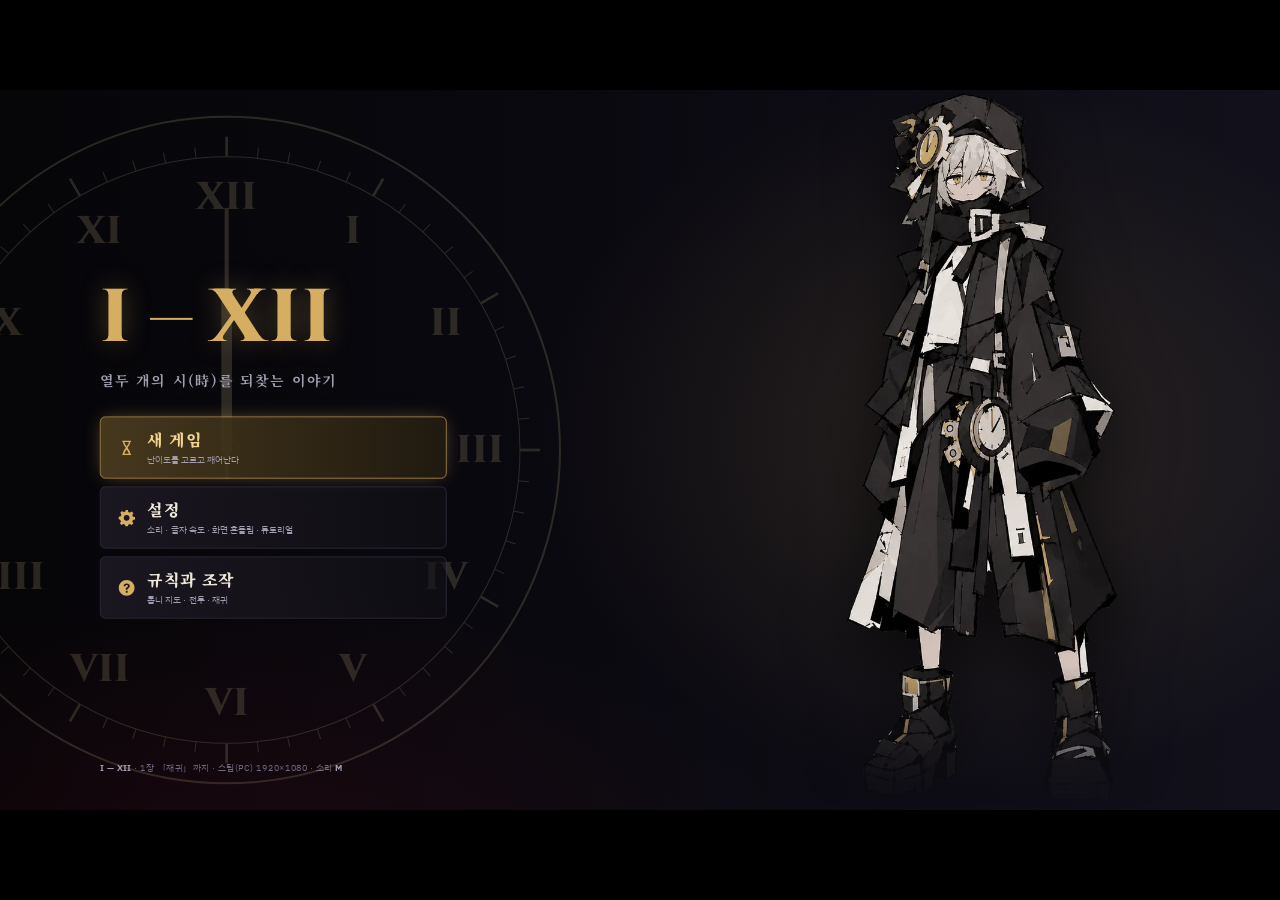
==== commit 800ff2dc: "feat: 본편 1장 — 타이틀 · 난이도 · 프롤로그 · 톱니 지도 · 16종 칸 · 재귀 테스트판(한 파일)을 버리고 본편을 처음부터 모듈 구조로 다시 만듦.  - 타이틀: 이" ====
--- a/index.html
+++ b/index.html
@@ -3,3878 +3,24 @@
 <head>
 <meta charset="utf-8">
 <meta name="viewport" content="width=device-width, initial-scale=1, viewport-fit=cover">
-<title>I–XII 전투 테스트</title>
+<title>I — XII</title>
 <link rel="preconnect" href="https://fonts.googleapis.com">
 <link rel="preconnect" href="https://fonts.gstatic.com" crossorigin>
 <link rel="stylesheet" href="https://fonts.googleapis.com/css2?family=Cinzel:wght@600;800&family=IBM+Plex+Sans+KR:wght@400;500;700&family=Noto+Serif+KR:wght@500;700;900&display=swap">
-<style>
-/* ═══════════════════════════════════════════════════════════
-   I–XII · 전투 테스트판
-   5×5 보드 보스전 — 코스트 루프 / 2코 기습 / 과부하 / 낮밤
-   ═══════════════════════════════════════════════════════════ */
-:root{
-  color-scheme:dark;
-  --ink:#0B0A0F;
-  --panel:#15131B; --panel-2:#1C1924; --line:#2B2735; --line-2:#3C3649;
-  --bone:#EDE6D9; --ash:#A39CAF; --mute:#6F6980;
-  --brass:#D6AE62; --brass-hi:#F2D38F; --brass-lo:#7C6234;
-  --danger:#FF4B37; --warn:#FFB84A; --aether:#5FE3D2; --volt:#B894FF; --blood:#C0203D; --ok:#8BDCA6; --foe:#FF5C8A;
-  --k-melee:#EFA45E; --k-shot:#5FE3D2; --k-far:#86B8FF; --k-jam:#B894FF; --k-guard:#AFC6DA; --k-cool:#8BDCA6; --k-move:#F2E6C8;
-  --gap:6px;
-  --f-num:'Cinzel','Trajan Pro','Times New Roman',serif;
-  --f-serif:'Noto Serif KR','Nanum Myeongjo','AppleMyungjo','Batang',serif;
-  --f-ui:'IBM Plex Sans KR','Apple SD Gothic Neo','Malgun Gothic','Noto Sans KR',system-ui,sans-serif;
-}
-*,*::before,*::after{box-sizing:border-box}
-html,body{height:100%;margin:0;overflow:hidden;background:var(--ink)}
-body{color:var(--bone);font:16px/1.5 var(--f-ui);word-break:keep-all;overflow-wrap:break-word;-webkit-font-smoothing:antialiased}
-button{font:inherit;color:inherit;margin:0}
-svg{display:block}
-[hidden]{display:none!important}
-:focus-visible{outline:2px solid var(--brass-hi);outline-offset:2px}
-
-/* ── 무대: 1920×1080 기준으로 그리고, 창 크기에 맞춰 비율을 지킨 채 확대·축소 (남는 곳은 검은 여백) ── */
-#app{
-  /* 오전(낮) — 감시망의 차가운 청회색 */
-  --sky-a:#0B1219; --sky-b:#16232F; --tile-a:#1A2531; --tile-edge:#2A3B4A; --eye:#D9F1FF; --tick-on:var(--brass-hi);
-  --board:640px;
-  --cs:calc((var(--board) - 4 * var(--gap)) / 5);
-  position:absolute;left:50%;top:50%;width:1920px;height:1080px;
-  transform:translate(-50%,-50%) scale(var(--scale,1));
-  display:grid;grid-template-columns:1fr var(--board) 1fr;grid-template-rows:76px 1fr 236px;
-  grid-template-areas:"top top top" "left center right" "hand hand hand";
-  column-gap:64px;padding:0 64px;overflow:clip;   /* hidden이면 무대 자체가 스크롤될 수 있다 — clip은 잘라내기만 */
-  background:radial-gradient(90% 75% at 50% -8%, var(--sky-b) 0%, var(--sky-a) 55%, var(--ink) 100%);
-  user-select:none;-webkit-user-select:none;
-}
-#app[data-phase="night"]{
-  /* 오후(밤) — 학살당한 광신의 핏빛 */
-  --sky-a:#12070A; --sky-b:#260C13; --tile-a:#241317; --tile-edge:#43202A; --eye:#FF3B4E; --tick-on:#FF6A7E;
-}
-#app::before{content:"";position:absolute;inset:0;pointer-events:none;opacity:0;transition:opacity 1s ease;
-  background:radial-gradient(34% 30% at 90% 2%, rgba(192,32,61,.32), transparent 70%), radial-gradient(70% 55% at 50% 112%, rgba(120,10,30,.3), transparent 70%)}
-#app[data-phase="night"]::before{opacity:1}
-#app.hurt-vig::after,#app.volt-vig::after{content:"";position:absolute;inset:0;pointer-events:none;z-index:30;animation:vig .55s ease-out forwards}
-#app.hurt-vig::after{box-shadow:inset 0 0 160px 40px rgba(255,40,40,.5)}
-#app.volt-vig::after{box-shadow:inset 0 0 180px 50px rgba(184,148,255,.55)}
-@keyframes vig{from{opacity:1}to{opacity:0}}
-.topbar,.side,.center,.hand-row{position:relative;z-index:1;min-width:0}
-@keyframes blink{50%{opacity:.45}}
-
-/* ── 상단 막대: 로고 · 모드 / 시계 / 버튼 ── */
-.topbar{grid-area:top;display:grid;grid-template-columns:1fr auto 1fr;align-items:center;padding-top:10px}
-.tb-left{display:flex;align-items:center;gap:20px;min-width:0}
-.tb-logo{display:flex;align-items:center;gap:10px;font:800 26px/1 var(--f-num);color:var(--brass);letter-spacing:.04em;text-shadow:0 0 18px rgba(214,174,98,.3)}
-.tb-logo i{display:block;width:22px;height:2px;background:var(--brass)}
-.tb-mode{display:flex;flex-direction:column;min-width:0;padding-left:20px;border-left:1px solid var(--line-2);line-height:1.3}
-.tb-mode b{font:900 17px/1.3 var(--f-serif);white-space:nowrap}
-.tb-mode span{font-size:13px;color:var(--ash);white-space:nowrap}
-.clock-wrap{display:flex;align-items:center;gap:12px;padding:6px 20px 6px 8px;border:1px solid var(--line);border-radius:40px;background:rgba(14,12,18,.72)}
-.clock{width:56px;height:56px;filter:drop-shadow(0 3px 8px #000a)}
-.ck-rim{fill:#17141D;stroke:var(--brass);stroke-width:2}
-.ck-face{fill:#0E0C12}
-.ck-tick{stroke:#3A3446;stroke-width:2.2;stroke-linecap:round;transition:stroke .25s}
-.ck-tick.on{stroke:var(--tick-on)}
-.ck-n{font:800 11px var(--f-num);fill:var(--ash);text-anchor:middle;dominant-baseline:central}
-.ck-h{stroke:var(--brass);stroke-width:4;stroke-linecap:round}
-.ck-m{stroke:var(--bone);stroke-width:1.8;stroke-linecap:round}
-#ckHour,#ckMin{transform-origin:50px 50px;transition:transform .45s cubic-bezier(.3,.8,.3,1)}
-.ck-c{fill:var(--brass-hi)}
-.clock-meta{display:flex;flex-direction:column;line-height:1.25;font-variant-numeric:tabular-nums}
-.clock-meta b{font:700 18px/1.25 var(--f-ui);white-space:nowrap}
-.clock-meta span{font-size:13px;color:var(--ash);white-space:nowrap}
-.hud-btns{justify-self:end;display:flex;gap:8px}
-.icon-btn{height:40px;min-width:40px;padding:0 12px;display:flex;align-items:center;justify-content:center;gap:7px;border-radius:6px;border:1px solid var(--line-2);background:var(--panel);cursor:pointer;color:var(--ash);font:700 13px/1 var(--f-ui)}
-.icon-btn svg{width:18px;height:18px;fill:var(--ash)}
-.icon-btn:hover{border-color:var(--brass-lo);color:var(--bone)}
-.icon-btn:hover svg{fill:var(--brass-hi)}
-.icon-btn kbd{font:700 11px/1 var(--f-ui);padding:2px 5px;border:1px solid var(--line-2);border-radius:3px;color:var(--mute)}
-.icon-btn.x{padding:0;font:400 24px/1 var(--f-ui)}
-
-/* ── 양옆 패널: 왼쪽 = 나 · 설명 · 조작, 오른쪽 = 적 · 예고 · 적 목록 · 전투 기록 ── */
-.side{display:flex;flex-direction:column;gap:14px;min-height:0;padding:40px 0 18px}
-.side-l{grid-area:left}
-.side-r{grid-area:right}
-.panel{position:relative;border:1px solid var(--line);border-radius:8px;background:linear-gradient(180deg,rgba(27,24,35,.94),rgba(17,15,23,.94));padding:14px 16px;box-shadow:0 12px 28px rgba(0,0,0,.35)}
-.p-title{display:flex;align-items:center;justify-content:space-between;gap:8px;margin:0 0 10px;font:700 12px/1.2 var(--f-ui);letter-spacing:.14em;color:var(--brass)}
-.p-title small{font-size:12px;font-weight:600;letter-spacing:0;color:var(--mute)}
-/* 나 */
-.me-head{display:flex;align-items:center;gap:16px}
-.me-face{position:relative;flex:none;width:96px;height:96px;border-radius:8px;border:1px solid var(--brass-lo);background:radial-gradient(80% 80% at 50% 30%,rgba(214,174,98,.18),transparent 70%),#0E0C12;overflow:hidden}
-.me-face img{position:absolute;left:-146%;top:-31%;width:400%;max-width:none}   /* 800×1200 전신에서 얼굴 쪽만 */
-.me-face.swap img{animation:faceSwap .28s ease-out}
-.me-id{min-width:0}
-.me-name{font:900 22px/1.25 var(--f-serif)}
-.me-sub{margin-top:3px;font-size:13px;color:var(--ash)}
-.me-sub.frz{color:var(--volt)} .me-sub.bld{color:#FF8FA0} .me-sub.low{color:#FF8A7A}
-.vitals{display:flex;align-items:center;gap:4px;margin-top:14px}
-.heart{width:26px;height:26px;fill:#E04A3A;filter:drop-shadow(0 0 5px rgba(224,74,58,.45))}
-.heart.empty{fill:#2A2430;filter:none}
-.vitals.hurt{animation:shM .4s}
-.shield{display:flex;align-items:center;gap:3px;margin-left:8px;color:var(--k-guard);font:700 15px/1 var(--f-ui)}
-.shield svg{width:20px;height:20px;fill:var(--k-guard)}
-.olw{margin-top:12px}
-.ol-top{display:flex;justify-content:space-between;align-items:baseline;margin-bottom:6px;font-size:13px;color:var(--ash);font-variant-numeric:tabular-nums}
-#olTxt b{color:var(--bone)}
-#olTxt .frz-t{color:var(--volt)}
-/* 카드 · 적 설명 */
-.detail-panel{flex:1;min-height:0;display:flex;flex-direction:column}
-.keys{padding:12px 16px}
-.k-grid{display:grid;grid-template-columns:auto 1fr;align-items:center;gap:7px 12px;font-size:13px;color:var(--ash)}
-.k-grid kbd{display:inline-block;min-width:20px;margin-right:2px;font:700 12px/1 var(--f-ui);padding:3px 5px;border:1px solid var(--line-2);border-bottom-width:2px;border-radius:4px;color:var(--bone);text-align:center}
-/* 적 */
-.boss-name{min-width:0}
-.bname{font:900 24px/1.25 var(--f-serif);white-space:nowrap;overflow:hidden;text-overflow:ellipsis}
-.bsub{margin-top:2px;font-size:13px;color:var(--ash);white-space:nowrap;overflow:hidden;text-overflow:ellipsis}
-.boss-bars{display:flex;flex-direction:column;gap:6px;margin-top:12px;min-width:0}
-.bar{position:relative;height:18px;border-radius:3px;background:#07060A;border:1px solid var(--line-2);overflow:hidden}
-.bar>i{position:absolute;left:0;top:0;bottom:0;width:calc(var(--v,1) * 100%);transition:width .35s ease}
-.bar>b{position:absolute;inset:0;padding:0 8px;display:flex;justify-content:space-between;align-items:center;font:700 12px/1 var(--f-ui);text-shadow:0 1px 2px #000;font-variant-numeric:tabular-nums;letter-spacing:.02em}
-.bar.hp>i{background:linear-gradient(90deg,#6F1420,#D8432F)}
-.bar.bol{height:15px}
-.bar.bol>b{font-size:11px}
-.bar.bol>i,.bar.pol>i{background:linear-gradient(90deg,#3E2F7A,var(--volt))}
-.bar.bol::after,.bar.pol::after{content:"";position:absolute;left:50%;top:0;bottom:0;width:1px;background:#ffffff33}
-.bar.bol.kills>i{background:linear-gradient(90deg,#5A1630,var(--foe))}
-.bar.bol.kills::after{display:none}
-.bar.pol{height:12px}
-.bar.pol.hot>i{background:linear-gradient(90deg,#6A3DC2,#FF7AD9)}
-/* 적 목록 — 누르면(올리면) 판 위의 적을 짚어 준다 */
-.roster{padding:12px 12px 10px}
-.roster .p-title{padding:0 4px}
-.ro-list{display:flex;flex-direction:column;gap:4px}
-.ro-row{display:grid;grid-template-columns:46px 1fr auto;align-items:center;gap:12px;padding:6px 8px;border-radius:6px;border:1px solid transparent;cursor:pointer;transition:background .12s,border-color .12s}
-.ro-row:hover,.ro-row.on{background:rgba(255,92,138,.08);border-color:rgba(255,92,138,.4)}
-.ro-row.dead{opacity:.35;cursor:default;background:none;border-color:transparent}
-.ro-art{width:46px;height:46px}
-.ro-art img,.ro-art svg{width:100%;height:100%;object-fit:contain;object-position:center bottom}
-.ro-main{min-width:0}
-.ro-name{font:700 15px/1.25 var(--f-ui);white-space:nowrap;overflow:hidden;text-overflow:ellipsis}
-.ro-name small{margin-left:6px;font-size:12px;font-weight:600;color:var(--mute)}
-.ro-hp{display:flex;align-items:center;gap:8px;margin-top:6px;font:700 12px/1 var(--f-num);color:#FFD6E2;font-variant-numeric:tabular-nums}
-.ro-hp>i{position:relative;flex:1;height:6px;border-radius:3px;background:#2A1A22;overflow:hidden}
-.ro-hp>i>i{position:absolute;left:0;top:0;bottom:0;background:linear-gradient(90deg,#B0213F,var(--foe));transition:width .3s}
-.ro-next{display:flex;align-items:center;gap:7px;font:700 13px/1 var(--f-ui);color:var(--ash);white-space:nowrap}
-.ro-next b{display:grid;place-items:center;min-width:24px;height:24px;padding:0 6px;border-radius:12px;font:800 12px/1 var(--f-num);background:#2B2536;color:#E6DFF0;border:1px solid #6F6980}
-.ro-next.atk{color:#FFB3C8}
-.ro-next.atk b{background:#4A1227;color:#FFD6E2;border-color:var(--foe)}
-.ro-next.atk.n1 b{background:var(--foe);color:#2A0712;box-shadow:0 0 10px rgba(255,92,138,.7)}
-.ro-next.move.n1 b{background:#E6DFF0;color:#15121A;border-color:#fff}
-/* 전투 기록 */
-.log-panel{flex:1;min-height:0;display:flex;flex-direction:column}
-.log{flex:1;min-height:0;display:flex;flex-direction:column;justify-content:flex-end;gap:3px;overflow:hidden;font-size:13.5px;line-height:1.5;color:var(--mute)}
-.log p{margin:0;white-space:nowrap;overflow:hidden;text-overflow:ellipsis}
-.log p:last-child{color:var(--bone)}
-.log p:not(:last-child){opacity:.8}
-.log .l-bad{color:#FF8A7A} .log .l-ok{color:var(--ok)} .log .l-volt{color:var(--volt)} .log .l-blood{color:#FF8FA0} .log .l-day{color:#BFE4FF} .log .l-warn{color:var(--warn)}
-
-/* ── 예고 (보스전 = 턴 공격 · 일반 전투 = 적 행동) ── */
-.intent{display:flex;align-items:center;gap:14px;padding:12px 14px;border:1px solid var(--line);border-radius:8px;background:linear-gradient(90deg,rgba(255,184,74,.08),transparent 55%),var(--panel);box-shadow:0 12px 28px rgba(0,0,0,.35)}
-.intent.live{border-color:rgba(255,184,74,.55);background:linear-gradient(90deg,rgba(255,184,74,.18),transparent 70%),var(--panel)}
-.mini{display:grid;grid-template-columns:repeat(5,12px);grid-auto-rows:12px;gap:2px;flex:none}
-.mini i{background:#ffffff12;border-radius:2px}
-.mini i.on{background:var(--warn)}
-.mini.foe-mode i.on{background:var(--foe)}
-.mini i.on2{background:rgba(255,92,138,.38)}
-.mini i.foe{box-shadow:inset 0 0 0 2px #C9B8D6}
-.mini i.me{box-shadow:inset 0 0 0 2px var(--brass-hi)}
-.int-txt{flex:1;min-width:0;display:flex;flex-direction:column;gap:7px}
-.int-label{display:flex;align-items:center;gap:6px;font:700 12px/1 var(--f-ui);letter-spacing:.06em;color:var(--warn);white-space:nowrap;overflow:hidden}
-.int-meta{display:flex;gap:5px;margin-left:4px;letter-spacing:0}
-.int-main{display:flex;align-items:center;flex-wrap:wrap;gap:6px 8px;min-width:0}
-.int-chips{display:flex;flex-wrap:wrap;gap:5px;min-width:0}
-.int-label svg{width:13px;height:13px;fill:var(--warn)}
-#intName{flex:none;font:900 18px/1.25 var(--f-serif)}
-.chip{font:700 12px/1 var(--f-ui);padding:4px 7px;border-radius:3px;border:1px solid currentColor;white-space:nowrap}
-.c-warn{color:var(--warn)} .c-volt{color:var(--volt)} .c-ok{color:var(--ok)} .c-dim{color:var(--ash)} .c-foe{color:var(--foe)}
-.amb-chip{flex:none;align-self:stretch;display:flex;flex-direction:column;align-items:center;justify-content:center;gap:3px;padding-left:14px;border-left:1px solid var(--line);color:var(--danger);font:700 12px/1.2 var(--f-ui);white-space:nowrap}
-.amb-chip svg{width:20px;height:20px;fill:var(--danger)}
-.amb-chip b{font:800 17px/1 var(--f-num)}
-
-/* ── 가운데: 판 · 코스트 칸 ── */
-.center{grid-area:center;display:flex;flex-direction:column;align-items:center;gap:16px;min-height:0;padding-top:40px}
-.timeline{display:flex;flex-direction:column;align-items:center;gap:8px}
-
-/* ── 보드 ── */
-.board{position:relative;z-index:1;flex:none;width:var(--board);height:var(--board);display:grid;grid-template-columns:repeat(5,1fr);grid-template-rows:repeat(5,1fr);gap:var(--gap)}
-.cell{position:relative;border-radius:5px;background-color:var(--tile-a);border:1px solid var(--tile-edge);box-shadow:inset 0 -8px 14px rgba(0,0,0,.35),inset 0 1px 0 rgba(255,255,255,.05);cursor:pointer;overflow:hidden;transition:background-color .8s,border-color .8s}
-.cell::before{content:"";position:absolute;inset:0;opacity:0;transition:opacity .15s}
-.cell::after{content:"";position:absolute;inset:4px;border:2px solid transparent;border-radius:4px;transition:border-color .12s,box-shadow .12s}
-.cell .dist{position:absolute;left:6px;top:5px;font:600 12px/1 var(--f-num);color:rgba(255,255,255,.24);z-index:1}
-.cell .pool{position:absolute;inset:14%;border-radius:46% 54% 50% 44%;background:radial-gradient(circle at 34% 30%,#E8526A 0,#9A1029 50%,#4A0712 100%);box-shadow:0 0 16px rgba(192,32,61,.55);opacity:0;transform:scale(.5);transition:opacity .45s,transform .45s}
-.cell.blood{border-color:#6E1628}
-.cell.blood .pool{opacity:.92;transform:scale(1);animation:pool 2.6s ease-in-out infinite}
-@keyframes pool{50%{box-shadow:0 0 26px rgba(232,82,106,.7)}}
-.cell.amb::before{opacity:1;background:repeating-linear-gradient(135deg,rgba(255,75,55,.58) 0 6px,rgba(255,75,55,.2) 6px 12px);background-size:17px 17px;box-shadow:inset 0 0 0 1px rgba(255,90,70,.95),inset 0 0 18px rgba(255,75,55,.5);animation:hatch 1s linear infinite}
-@keyframes hatch{to{background-position:17px 0}}
-.cell.atk::before{opacity:1;background:repeating-linear-gradient(45deg,rgba(255,184,74,.52) 0 5px,rgba(255,184,74,.15) 5px 10px);box-shadow:inset 0 0 0 1px rgba(255,200,110,.95),inset 0 0 18px rgba(255,184,74,.45)}
-.board.amb-off .cell.amb::before,.board.atk-off .cell.atk::before{filter:grayscale(.9) brightness(.7);animation:none}
-.board.arming .cell.amb::before{animation:armIn .5s ease-out,hatch 1s linear infinite}
-@keyframes armIn{from{opacity:0;transform:scaleX(.2)}to{opacity:1;transform:scaleX(1)}}
-.board.revealing .cell.atk::before{animation:armIn .4s ease-out}
-.cell.mv::after{border:1px dashed rgba(255,255,255,.2)}
-@media (hover:hover){.cell.mv:hover::after{border-color:var(--brass-hi);border-style:solid}}
-.cell.rng::after{border-color:var(--aether);box-shadow:0 0 14px -2px var(--aether),inset 0 0 10px -4px var(--aether)}
-.cell.leapd::after{border:2px dashed var(--bone);box-shadow:0 0 12px -4px var(--bone)}
-.cell.rng2::after{border:1.5px dashed rgba(95,227,210,.6)}
-@media (hover:hover){.cell.rng2:hover::after{border-style:solid;border-color:var(--aether)}}
-/* 모드: 보스전은 0행이 보스 줄, 일반 전투는 0행도 싸우는 칸 */
-.board.mode-boss .cell.r0{display:none}
-.board.mode-normal .boss-row{display:none}
-.board.mode-normal .dist{display:none}
-/* 적 공격 예고: 조준 표식 — 1 = 내 다음 행동 뒤, 2 = 그다음 */
-.cell .fmark{position:absolute;inset:0;border-radius:3px;opacity:0;pointer-events:none;transition:opacity .15s}
-.cell .fmark::before{content:"";position:absolute;left:50%;top:50%;width:44%;aspect-ratio:1;translate:-50% -50%;border-radius:50%;border:2px solid var(--foe)}
-.cell .fmark::after{content:"";position:absolute;left:50%;top:50%;width:64%;height:64%;translate:-50% -50%;background:linear-gradient(var(--foe),var(--foe)) center/2px 100% no-repeat,linear-gradient(var(--foe),var(--foe)) center/100% 2px no-repeat;opacity:.85}
-.cell.fz1 .fmark{opacity:1;background:rgba(255,92,138,.16);box-shadow:inset 0 0 0 2px var(--foe),inset 0 0 18px rgba(255,92,138,.45);animation:fzPulse 1s ease-in-out infinite}
-.cell.fz2 .fmark{opacity:.8;box-shadow:inset 0 0 0 1px rgba(255,92,138,.6)}
-.cell.fz2 .fmark::before{border-style:dashed;border-width:1.5px;opacity:.7}
-.cell.fz2 .fmark::after{opacity:.3}
-.cell.fzf .fmark{box-shadow:inset 0 0 0 3px #FFE3EC,inset 0 0 20px rgba(255,92,138,.6)}
-@keyframes fzPulse{50%{background:rgba(255,92,138,.28)}}
-.cell.fdest:not(.fz1):not(.fz2) .fmark{opacity:1;inset:12%;border:2px dashed rgba(214,200,230,.5);border-radius:5px}
-.cell.fdest:not(.fz1):not(.fz2) .fmark::before,.cell.fdest:not(.fz1):not(.fz2) .fmark::after{display:none}
-
-/* 보스 줄 */
-.boss-row{grid-row:1;grid-column:1/-1;position:relative;z-index:2}
-.boss-art{position:absolute;inset:0;transition:filter .3s}
-.boss-art svg,.boss-art img{width:100%;height:100%}
-.boss-art img{object-fit:contain;object-position:center bottom}
-/* 중간보스 그림: 감시 눈이 있는 윗부분을 가로 띠로 잘라 보스 줄을 채운다 */
-.boss-art img.strip{object-fit:cover;object-position:center 22%;border-radius:4px;filter:drop-shadow(0 4px 6px rgba(0,0,0,.6))}
-.boss-row.has-art .searchlight{left:39.7%;top:14%}
-.boss-svg .eye{fill:var(--eye);filter:drop-shadow(0 0 6px var(--eye));transition:fill .8s}
-.boss-svg .lamp{fill:#FFB84A;animation:blink 1.4s steps(2) infinite}
-.boss-svg .lamp:nth-child(2n){animation-delay:.7s}
-.boss-svg .muz{fill:transparent}
-.boss-svg .brl.fire .muz{fill:#FFF0C0;filter:drop-shadow(0 0 5px #FFB84A)}
-.boss-svg .brl.fire{animation:recoil .28s ease-out}
-@keyframes recoil{30%{transform:translateY(-4px)}}
-.boss-row.hit .boss-art{animation:bossHit .32s ease-out}
-@keyframes bossHit{0%{filter:brightness(2.6) saturate(0)}40%{transform:translateY(-3px)}100%{filter:none;transform:none}}
-.boss-row.stunned .boss-art{filter:grayscale(.85) brightness(.72);animation:flick 1.3s steps(3) infinite}
-@keyframes flick{40%{filter:grayscale(.9) brightness(.45)}}
-.stun-tag{position:absolute;left:24%;top:50%;translate:-50% -50%;padding:5px 12px;border-radius:3px;background:rgba(20,12,34,.88);border:1px solid var(--volt);color:var(--volt);font:700 14px/1.2 var(--f-ui);letter-spacing:.04em;white-space:nowrap;z-index:3;pointer-events:none}
-.bcells{position:absolute;inset:0;display:grid;grid-template-columns:repeat(5,1fr);gap:var(--gap);pointer-events:none;z-index:2}
-.bcell{position:relative;border-radius:4px;transition:box-shadow .12s;pointer-events:auto;cursor:pointer}
-.bcell.rng{box-shadow:inset 0 0 0 2px var(--aether),0 0 18px -3px var(--aether)}
-.bcell.rng::after{content:"";position:absolute;left:50%;top:55%;width:30px;height:30px;margin:-15px 0 0 -15px;border:2px solid var(--aether);border-radius:50%;box-shadow:0 0 8px var(--aether)}
-.searchlight{position:absolute;left:50%;top:42%;width:62%;height:520%;translate:-50% 0;transform-origin:50% 0;pointer-events:none;z-index:4;opacity:.5;mix-blend-mode:screen;
-  background:linear-gradient(180deg,rgba(200,230,255,.26),rgba(200,230,255,0) 88%);clip-path:polygon(47% 0,53% 0,100% 100%,0 100%);animation:sweep 7s ease-in-out infinite alternate;transition:opacity .8s}
-@keyframes sweep{from{rotate:-26deg}to{rotate:26deg}}
-#app[data-phase="night"] .searchlight{opacity:0}
-
-/* 기습 레이저 줄 */
-.beams{position:absolute;inset:0;pointer-events:none;z-index:3}
-.beam{position:absolute;background:#FF6A55;box-shadow:0 0 8px 1px rgba(255,75,55,.85);border-radius:2px;animation:beamPulse 1.1s ease-in-out infinite}
-@keyframes beamPulse{50%{opacity:.55}}
-.beam.h{left:calc(var(--x) * (var(--cs) + var(--gap)) + 10px);top:calc(var(--y) * (var(--cs) + var(--gap)) + var(--cs) / 2 - 1.5px);width:calc(var(--n) * var(--cs) + (var(--n) - 1) * var(--gap) - 20px);height:3px}
-.beam.v{left:calc(var(--x) * (var(--cs) + var(--gap)) + var(--cs) / 2 - 1.5px);top:calc(var(--y) * (var(--cs) + var(--gap)) + 10px);height:calc(var(--n) * var(--cs) + (var(--n) - 1) * var(--gap) - 20px);width:3px}
-.beam::before,.beam::after{content:"";position:absolute;width:9px;height:9px;border-radius:50%;background:#FF6A55;box-shadow:0 0 6px #FF4B37}
-.beam.h::before{left:-4px;top:-3px}.beam.h::after{right:-4px;top:-3px}
-.beam.v::before{top:-4px;left:-3px}.beam.v::after{bottom:-4px;left:-3px}
-.board.amb-off .beam{background:#777;box-shadow:none;animation:none;opacity:.5}
-.board.amb-off .beam::before,.board.amb-off .beam::after{background:#777;box-shadow:none}
-
-/* 적 예고 표시: 사수 조준선 · 이동 화살표 · 폭탄 낙하점 */
-.fmarks{position:absolute;inset:0;pointer-events:none;z-index:20}
-.laser{position:absolute;background:var(--foe);border-radius:1px;box-shadow:0 0 6px rgba(255,92,138,.9);opacity:.9}
-.laser.h{left:calc(var(--x) * (var(--cs) + var(--gap)) + 4px);top:calc(var(--y) * (var(--cs) + var(--gap)) + var(--cs) * .42);width:calc(var(--n) * var(--cs) + (var(--n) - 1) * var(--gap) - 8px);height:3px}
-.laser.v{left:calc(var(--x) * (var(--cs) + var(--gap)) + var(--cs) / 2 - 1px);top:calc(var(--y) * (var(--cs) + var(--gap)) + 4px);height:calc(var(--n) * var(--cs) + (var(--n) - 1) * var(--gap) - 8px);width:3px}
-.laser.n1{animation:beamPulse .9s ease-in-out infinite}
-.laser.n2{opacity:.5;box-shadow:none;background:repeating-linear-gradient(90deg,var(--foe) 0 6px,transparent 6px 11px)}
-.laser.v.n2{background:repeating-linear-gradient(180deg,var(--foe) 0 6px,transparent 6px 11px)}
-/* 이동 예고: 갈 칸 가운데에 진행 방향 화살표 (칸 테두리는 점선) */
-.farrow{position:absolute;left:calc(var(--c) * (var(--cs) + var(--gap)) + var(--cs) / 2);top:calc(var(--r) * (var(--cs) + var(--gap)) + var(--cs) / 2);width:30px;height:30px;margin:-15px 0 0 -15px;display:grid;place-items:center;border-radius:50%;background:rgba(14,11,18,.82);border:1px solid rgba(214,200,230,.55)}
-.farrow::before{content:"";width:9px;height:9px;margin-left:-4px;border-top:2.5px solid #E6DFF0;border-right:2.5px solid #E6DFF0;rotate:45deg}
-.farrow.up{rotate:-90deg}
-.farrow.down{rotate:90deg}
-.farrow.left{rotate:180deg}
-.farrow.n2{opacity:.5}
-.fbomb{position:absolute;left:calc(var(--c) * (var(--cs) + var(--gap)) + var(--cs) / 2);top:calc(var(--r) * (var(--cs) + var(--gap)) + var(--cs) / 2);width:26px;height:26px;margin:-13px 0 0 -13px;border-radius:50%;background:radial-gradient(circle at 35% 30%,#FF9AB8,#B0213F 60%,#3A0716);border:2px solid #FFD6E2;box-shadow:0 0 12px rgba(255,92,138,.9)}
-.fbomb::after{content:"";position:absolute;right:-4px;top:-6px;width:8px;height:9px;border-radius:2px;background:#E8D6A8}
-.fbomb.n1{animation:fzPulse 1s ease-in-out infinite,bombBob 1s ease-in-out infinite}
-.fbomb.n2{opacity:.5;box-shadow:none}
-@keyframes bombBob{50%{translate:0 -3px}}
-
-/* 주인공 */
-.unit{position:absolute;left:0;top:0;width:var(--cs);height:var(--cs);z-index:5;pointer-events:none;
-  transform:translate(calc(var(--c,2) * (var(--cs) + var(--gap))),calc(var(--r,4) * (var(--cs) + var(--gap))));transition:transform .15s cubic-bezier(.25,.8,.35,1)}
-.hero-art{position:absolute;left:4%;right:4%;bottom:5%;height:128%;transform-origin:50% 100%;animation:bob 2.4s ease-in-out infinite}
-.hero-art svg,.hero-art img{width:100%;height:100%}
-.hero-art img{object-fit:contain;object-position:center bottom;filter:drop-shadow(0 4px 4px rgba(0,0,0,.55))}
-.unit.face-l .hero-art{transform:scaleX(-1)}
-.hero-art.img{left:-16%;right:-16%;bottom:3%;height:165%}
-.hero-art.img img{filter:drop-shadow(0 0 1px rgba(255,236,200,.95)) drop-shadow(0 3px 3px rgba(0,0,0,.7))}
-.unit.frozen .hero-art.img{filter:drop-shadow(0 0 6px var(--volt))}
-@keyframes bob{50%{translate:0 -3%}}
-.hero-svg .halo{transform-box:fill-box;transform-origin:center;animation:spin 14s linear infinite}
-@keyframes spin{to{rotate:360deg}}
-.hero-svg .eye{transform-box:fill-box;transform-origin:center;animation:eyeBlink 4.2s infinite}
-@keyframes eyeBlink{0%,93%,100%{scale:1 1}96%{scale:1 .1}}
-.unit.hop .hero-art{animation:hop .18s ease-out}
-@keyframes hop{40%{translate:0 -12%;scale:.94 1.06}100%{translate:0 0}}
-.unit.hit .hero-art{animation:hurt .42s ease-out}
-@keyframes hurt{0%{filter:brightness(3) saturate(0)}25%{translate:-6% 0}50%{translate:5% 0;filter:brightness(1.4) sepia(1) hue-rotate(-40deg)}100%{translate:0 0;filter:none}}
-.unit.frozen .hero-art{filter:saturate(.35) brightness(.9) drop-shadow(0 0 7px var(--volt));animation:jitter .14s steps(2) infinite}
-@keyframes jitter{50%{translate:1.5% 0}}
-.unit .ward{position:absolute;inset:-6%;border-radius:50%;border:2px solid rgba(175,198,218,.9);box-shadow:0 0 14px rgba(175,198,218,.55),inset 0 0 12px rgba(175,198,218,.35);opacity:0;transform:scale(.8);transition:opacity .25s,transform .25s}
-.unit.warded .ward{opacity:1;transform:scale(1)}
-.unit.blocked .ward{animation:wardHit .4s ease-out}
-@keyframes wardHit{0%{transform:scale(1.25);border-color:#fff}100%{transform:scale(1)}}
-.unit .sparks{position:absolute;inset:-10%;width:120%;height:120%;opacity:0;pointer-events:none}
-.unit.frozen .sparks,.unit.fizz .sparks{opacity:1;animation:sparks .22s steps(2) infinite}
-@keyframes sparks{50%{opacity:.25;rotate:12deg}}
-.unit .frz-badge{position:absolute;right:-6px;top:-18%;min-width:24px;height:24px;padding:0 6px;border-radius:12px;background:var(--volt);color:#1A1027;font:800 14px/24px var(--f-ui);text-align:center;opacity:0;transition:opacity .2s}
-.unit.frozen .frz-badge{opacity:1}
-.unit .bld-badge{position:absolute;left:-6px;top:-18%;height:24px;padding:0 7px;border-radius:12px;background:var(--blood);color:#FFE3E8;font:800 14px/24px var(--f-num);box-shadow:0 0 10px rgba(192,32,61,.8);opacity:0;transition:opacity .2s}
-.unit.on-blood .bld-badge{opacity:1}
-/* 주인공 SD — 상태는 표정 대신 움직임으로 */
-.unit::before{content:"";position:absolute;left:16%;right:16%;bottom:3%;height:14%;border-radius:50%;background:radial-gradient(closest-side,rgba(0,0,0,.6),transparent);pointer-events:none}
-.hero-art.sd{left:-15%;right:-15%;bottom:5%;height:134%}
-.hero-art.sd img{filter:drop-shadow(0 0 1px rgba(255,236,200,.95)) drop-shadow(0 3px 3px rgba(0,0,0,.7))}
-.unit[data-pose="aim"] .hero-art.sd{animation:cast .42s ease-out}
-@keyframes cast{25%{scale:1.1 .9}60%{scale:.95 1.07;translate:0 -6%}}
-.unit.won .hero-art{animation:cheer .8s ease-in-out infinite}
-@keyframes cheer{50%{translate:0 -12%}}
-.unit.down .hero-art{filter:grayscale(1) brightness(.55);rotate:-16deg;translate:0 6%;animation:none;transition:rotate .5s,translate .5s,filter .5s}
-
-/* 일반 적 */
-.foes{position:absolute;inset:0;pointer-events:none}
-.unit.foe .foe-art{position:absolute;left:-18%;right:-18%;bottom:7%;height:128%;transform-origin:50% 100%;animation:bob 2.6s ease-in-out infinite}
-.t-rifle .foe-art{animation-delay:-.7s!important}
-.t-bomb .foe-art{animation-delay:-1.4s!important}
-.t-shield .foe-art{left:-22%;right:-22%}
-.t-bomb .foe-art{left:-22%;right:-22%;height:124%}
-.foe-art img,.foe-art svg{width:100%;height:100%;object-fit:contain;object-position:center bottom}
-.foe-art img{filter:drop-shadow(0 0 1px rgba(255,214,200,.8)) drop-shadow(0 3px 3px rgba(0,0,0,.7))}
-.unit.foe.flip .foe-art{transform:scaleX(-1)}
-.unit.foe.hit .foe-art{animation:hurt .42s ease-out}
-.unit.foe.bump .foe-art{animation:jitter .09s steps(2) 3}
-.unit.foe.lunge .foe-art{animation:lunge .34s ease-out}
-@keyframes lunge{30%{scale:1.12 .9}}
-.unit.foe.focus .foe-art img{filter:drop-shadow(0 0 1.5px #fff) drop-shadow(0 0 9px var(--foe))}
-.unit.foe.dead{opacity:0;transition:opacity .5s .2s}
-.unit.foe.dead .foe-art{filter:grayscale(1) brightness(.4);animation:none}
-.foe-due{position:absolute;right:-6px;top:-4px;z-index:2;height:24px;min-width:30px;padding:0 7px 0 6px;border-radius:12px;display:none;align-items:center;justify-content:center;gap:3px;font:800 14px/1 var(--f-num);color:#E6DFF0;background:#2B2536;border:1px solid #6F6980;box-shadow:0 2px 6px rgba(0,0,0,.6)}
-.foe-due.on{display:flex}
-.foe-due svg{width:12px;height:12px;fill:currentColor}
-.foe-due.atk{color:#FFD6E2;background:#4A1227;border-color:var(--foe)}
-.foe-due.atk.n1{color:#2A0712;background:var(--foe);box-shadow:0 0 10px rgba(255,92,138,.85)}
-.foe-due.move.n1{color:#15121A;background:#E6DFF0;border-color:#fff}
-.foe-hp{position:absolute;left:50%;bottom:-6px;z-index:2;translate:-50% 0;display:flex;align-items:center;gap:5px;height:18px;padding:0 7px;border-radius:9px;background:rgba(10,8,12,.92);border:1px solid #6E2A3C;font:800 12.5px/1 var(--f-num);color:#FFD6E2;white-space:nowrap;font-variant-numeric:tabular-nums}
-.foe-hp>i{position:relative;display:block;width:40px;height:5px;border-radius:3px;background:#2A1A22;overflow:hidden}
-.foe-hp>i>i{position:absolute;left:0;top:0;bottom:0;background:linear-gradient(90deg,#B0213F,var(--foe));transition:width .3s}
-.foe-face{display:none}
-.t-shield .foe-face{display:block;position:absolute;z-index:2;width:22px;height:22px;fill:#EAD9AE;filter:drop-shadow(0 0 2px #000) drop-shadow(0 0 5px rgba(234,217,174,.6))}
-.t-shield[data-face="up"] .foe-face{left:50%;top:-8px;translate:-50% 0}
-.t-shield[data-face="down"] .foe-face{left:50%;bottom:14px;translate:-50% 0}
-.t-shield[data-face="left"] .foe-face{left:-10px;top:44%;translate:0 -50%}
-.t-shield[data-face="right"] .foe-face{right:-10px;top:44%;translate:0 -50%}
-.unit.foe.dead .foe-due,.unit.foe.dead .foe-hp,.unit.foe.dead .foe-face{display:none}
-
-/* 이펙트 */
-.fx{position:absolute;inset:0;pointer-events:none;z-index:30}
-.fx-cell{position:absolute;left:calc(var(--c) * (var(--cs) + var(--gap)));top:calc(var(--r) * (var(--cs) + var(--gap)));width:var(--cs);height:var(--cs);border-radius:4px}
-.fx-boom{background:radial-gradient(circle,#fff 0,#FFE0B8 18%,rgba(255,75,55,.9) 42%,rgba(255,75,55,0) 70%);animation:fxBoom .5s ease-out forwards}
-.fx-boom.amber{background:radial-gradient(circle,#fff 0,#FFF1C9 18%,rgba(255,184,74,.92) 42%,rgba(255,184,74,0) 70%)}
-.fx-zap{background:radial-gradient(circle,#E9FFFC 0,rgba(95,227,210,.85) 34%,rgba(95,227,210,0) 70%);animation:fxBoom .36s ease-out forwards}
-.fx-zap.blood{background:radial-gradient(circle,#FFE3E8 0,rgba(232,52,82,.95) 34%,rgba(192,32,61,0) 72%)}
-.fx-void{background:radial-gradient(circle,rgba(139,220,166,.55),transparent 70%);animation:fxBoom .5s ease-out forwards}
-@keyframes fxBoom{0%{transform:scale(.35);opacity:1}100%{transform:scale(1.45);opacity:0}}
-.fx-num{position:absolute;translate:-50% -50%;font:800 30px/1 var(--f-num);color:#fff;text-shadow:0 2px 0 #000,0 0 12px #000;white-space:nowrap;animation:fxRise .95s ease-out forwards}
-.fx-num.hurt{color:#FF6352}
-.fx-num.big{font-size:44px;color:#FF6A7E}
-.fx-num.volt,.fx-num.block,.fx-num.ok{font:700 16px/1 var(--f-ui);padding:5px 10px;border-radius:3px;background:rgba(12,10,16,.85);text-shadow:none}
-.fx-num.volt{color:var(--volt);border:1px solid var(--volt)}
-.fx-num.block{color:var(--k-guard);border:1px solid var(--k-guard)}
-.fx-num.ok{color:var(--ok);border:1px solid var(--ok)}
-@keyframes fxRise{0%{opacity:0;transform:translateY(10px) scale(.7)}15%{opacity:1;transform:translateY(0) scale(1.15)}70%{opacity:1}100%{opacity:0;transform:translateY(-44px) scale(1)}}
-.fx-nail{position:absolute;width:4px;margin-left:-2px;border-radius:2px;background:linear-gradient(180deg,rgba(255,240,200,0),#FFE7B0 75%,#fff);transform-origin:top;animation:fxNail .26s ease-in forwards}
-@keyframes fxNail{0%{transform:scaleY(0);opacity:1}70%{transform:scaleY(1);opacity:1}100%{transform:scaleY(1);opacity:0}}
-.fx-tracer{position:absolute;border-radius:2px;background:linear-gradient(var(--tg,90deg),rgba(255,230,238,0),#FFD6E2 70%,#fff);box-shadow:0 0 8px var(--foe);animation:fxTracer .24s ease-out forwards}
-.fx-tracer.h{height:4px;margin-top:-2px;transform-origin:var(--to,left)}
-.fx-tracer.v{width:4px;margin-left:-2px;transform-origin:var(--to,top)}
-@keyframes fxTracer{0%{scale:0 1;opacity:1}60%{scale:1 1;opacity:1}100%{scale:1 1;opacity:0}}
-.fx-tracer.v{animation-name:fxTracerV}
-@keyframes fxTracerV{0%{scale:1 0;opacity:1}60%{scale:1 1;opacity:1}100%{scale:1 1;opacity:0}}
-.fx-shell{position:absolute;width:18px;height:18px;margin:-9px 0 0 -9px;border-radius:50%;background:radial-gradient(circle at 35% 30%,#FF9AB8,#B0213F 60%,#3A0716);box-shadow:0 0 10px var(--foe)}
-.fx-boom.rose{background:radial-gradient(circle,#fff 0,#FFE3EC 18%,rgba(255,92,138,.92) 42%,rgba(255,92,138,0) 70%)}
-.fx-say{position:absolute;translate:-50% -100%;z-index:2;max-width:240px;padding:6px 11px;border-radius:5px;background:rgba(18,12,18,.95);border:1px solid #8A3A52;color:#FFE3EC;font:600 14px/1.35 var(--f-ui);white-space:nowrap;pointer-events:none;box-shadow:0 4px 10px rgba(0,0,0,.5);animation:barkIn 1.9s ease forwards}
-.fx-say::after{content:"";position:absolute;left:50%;bottom:-6px;margin-left:-5px;border:5px solid transparent;border-bottom:0;border-top-color:#8A3A52}
-.fx-num small{display:block;margin-top:3px;font:700 12px/1 var(--f-ui);color:#EAD9AE;text-shadow:0 1px 2px #000}
-.board.shake-s{animation:shS .26s}
-.board.shake-m{animation:shM .36s}
-.board.shake-l{animation:shL .46s}
-@keyframes shS{25%{translate:-3px 1px}50%{translate:2px -1px}75%{translate:-1px 2px}}
-@keyframes shM{20%{translate:-6px 3px}40%{translate:5px -4px}60%{translate:-4px 4px}80%{translate:2px -2px}}
-@keyframes shL{15%{translate:-9px 5px}35%{translate:8px -7px}55%{translate:-7px 6px}75%{translate:4px -3px}}
-.toast{position:absolute;left:50%;top:50%;translate:-50% -50%;z-index:40;max-width:92%;padding:12px 20px;border-radius:6px;background:rgba(28,20,32,.96);border:1px solid #7A2A22;color:#FFD3CB;font:600 16px/1.4 var(--f-ui);text-align:center;box-shadow:0 8px 24px rgba(0,0,0,.6);pointer-events:none;animation:toastIn .16s ease-out}
-.toast.ok{border-color:#2F6B47;color:#CFF5DC}
-@keyframes toastIn{from{opacity:0;scale:.92}}
-
-/* ── 코스트 칸 · 코치 (판 아래) ── */
-.pips{display:flex;gap:8px}
-.pip{position:relative;width:56px;height:36px;border-radius:5px;border:1px solid var(--brass-lo);background:linear-gradient(180deg,#3B301B,#1D1810);display:grid;place-items:center;transition:opacity .2s,border-color .2s}
-.pip i{font:800 15px/1 var(--f-num);font-style:normal;color:var(--brass-hi)}
-.pip svg{width:19px;height:19px}
-.pip.m-amb svg{fill:var(--danger)}
-.pip.m-atk svg{fill:var(--warn)}
-.pip.spent{background:transparent;border-color:var(--line-2);opacity:.45}
-.pip.next{box-shadow:0 0 0 1px var(--brass-hi),0 0 14px -2px var(--brass);animation:pipGlow 1.2s ease-in-out infinite}
-@keyframes pipGlow{50%{box-shadow:0 0 0 1px var(--brass-hi),0 0 4px -2px var(--brass)}}
-.pip.frz{border-color:var(--volt);background:linear-gradient(180deg,#2B2147,#161028)}
-.pip.stn svg{opacity:.3}
-.pip.stn::after{content:"";position:absolute;left:9px;right:9px;top:50%;height:2px;margin-top:-1px;background:var(--ok);rotate:-24deg;border-radius:1px}
-.fdots{position:absolute;left:0;right:0;bottom:-6px;display:flex;justify-content:center;gap:3px;pointer-events:none}
-.fdots i{width:9px;height:9px;border-radius:50%;border:1.5px solid #15121A}
-.fdots i.a{background:var(--foe);box-shadow:0 0 5px var(--foe)}
-.fdots i.m{background:#C9C0D3}
-.coach{height:24px;max-width:900px;font:700 15px/24px var(--f-ui);color:var(--ash);text-align:center;white-space:nowrap;overflow:hidden;text-overflow:ellipsis}
-.coach.t-danger{color:#FF8272} .coach.t-warn{color:var(--warn)} .coach.t-ok{color:var(--ok)} .coach.t-volt{color:var(--volt)}
-
-/* ── 손패 (화면 아래) ── */
-.hand-row{grid-area:hand;display:flex;align-items:flex-end;justify-content:center;gap:24px;padding-bottom:18px}
-.hand-row::before{content:"";position:absolute;left:50%;bottom:0;width:1500px;height:190px;translate:-50% 0;background:radial-gradient(50% 100% at 50% 100%,rgba(214,174,98,.09),transparent 72%);pointer-events:none}
-.hand{position:relative;flex:none;width:960px;height:100%;display:flex;align-items:flex-end;justify-content:center}
-.card{--k:var(--brass);position:relative;flex:none;width:140px;height:196px;margin-left:var(--ov,10px);padding:10px 10px 9px;display:flex;flex-direction:column;gap:6px;border-radius:10px;border:1px solid #5A4A2C;
-  background:linear-gradient(165deg,#251F2D 0%,#16121C 58%,#100D14 100%);box-shadow:0 12px 22px -10px rgba(0,0,0,.85),inset 0 1px 0 rgba(255,255,255,.07);text-align:left;cursor:pointer;transition:transform .16s ease,box-shadow .16s ease,filter .16s}
-.card:first-child{margin-left:0}
-.card::before{content:"";position:absolute;inset:4px;border:1px solid rgba(214,174,98,.16);border-radius:7px;pointer-events:none}
-.has-card-art .card{background:var(--card-art) center/cover no-repeat,#C9B38A;border-color:#4A3218;color:#2A1A0C;box-shadow:0 12px 22px -10px rgba(0,0,0,.9),inset 0 0 22px rgba(70,40,12,.35)}
-.has-card-art .card::before{border-color:rgba(90,60,30,.3)}
-.has-card-art .card .c-name{color:#1E1208}
-.has-card-art .card .c-stat b{color:#1E1208}
-.has-card-art .card .c-stat small{color:#5B4430}
-.has-card-art .card .c-key{color:#5B4430;border-color:rgba(90,60,30,.45)}
-.has-card-art .card .c-mini i{background:rgba(60,35,15,.16)}
-.has-card-art .card .c-mini i.me{background:#8A5A12}
-.has-card-art .card .c-tags em{background:rgba(60,35,15,.12);color:#5B4430}
-.has-card-art .card.k-melee{--k:#9C4A10} .has-card-art .card.k-shot{--k:#0E6F66} .has-card-art .card.k-far{--k:#2C5C9E} .has-card-art .card.k-jam{--k:#6B3DB0}
-.has-card-art .card.k-guard{--k:#3A5670} .has-card-art .card.k-cool{--k:#2A7A4B} .has-card-art .card.k-move{--k:#6A5530}
-.has-card-art .card .t-ol{color:#6B3DB0!important} .has-card-art .card .t-bol{color:#2A7A4B!important} .has-card-art .card .t-rap{color:#A0381C!important} .has-card-art .card .t-per{color:#8A5A12!important}
-.has-card-art .card.bld .c-stat b{color:#A3122D}
-.has-card-art .card.off{filter:grayscale(.85) brightness(.66)}
-.k-melee{--k:var(--k-melee)} .k-shot{--k:var(--k-shot)} .k-far{--k:var(--k-far)} .k-jam{--k:var(--k-jam)} .k-guard{--k:var(--k-guard)} .k-cool{--k:var(--k-cool)} .k-move{--k:var(--k-move)}
-.c-top{display:flex;align-items:center;gap:6px;height:24px}
-.c-cost{flex:none;width:24px;height:24px;border-radius:50%;display:grid;place-items:center;font:800 14px/1 var(--f-num);color:#1A140A;background:radial-gradient(circle at 35% 30%,#FFE7AE,#C99A45 60%,#7C6234)}
-.c-kind{flex:1;min-width:0;display:flex;align-items:center;gap:4px;font:700 12px/1 var(--f-ui);color:var(--k);letter-spacing:.03em;white-space:nowrap}
-.c-kind svg{flex:none;width:14px;height:14px;fill:var(--k)}
-.c-key{flex:none;font:700 11px/1 var(--f-ui);color:var(--mute);border:1px solid var(--line-2);border-radius:3px;padding:2px 5px}
-.c-name{min-height:50px;display:flex;align-items:center;padding:0 2px;font:900 19px/1.25 var(--f-serif);word-break:keep-all}
-.c-mid{flex:1;display:flex;align-items:center;gap:12px;padding:2px}
-.c-mini{display:grid;grid-template-columns:repeat(3,9px);grid-auto-rows:9px;gap:2px;flex:none}
-.c-mini i{background:rgba(255,255,255,.08);border-radius:2px}
-.c-mini i.on{background:var(--k)}
-.c-mini i.me{background:var(--brass-hi)}
-.c-mini.icon{width:31px;height:53px;display:grid;place-items:center}
-.c-mini.icon svg{width:26px;height:26px;fill:var(--k)}
-.c-stat{display:flex;flex-direction:column;line-height:1;min-width:0}
-.c-stat b{font:800 34px/1 var(--f-num);font-variant-numeric:tabular-nums}
-.c-stat small{margin-top:4px;font-size:12px;color:var(--ash);white-space:nowrap}
-.c-tags{display:flex;flex-wrap:nowrap;gap:4px;min-height:20px;overflow:hidden}
-.c-tags em{flex:none;display:flex;align-items:center;gap:2px;padding:3px 6px;border-radius:3px;background:rgba(255,255,255,.07);font:700 11px/1 var(--f-ui);font-style:normal;color:var(--ash);white-space:nowrap}
-.c-tags em svg{width:11px;height:11px;fill:currentColor}
-.t-ol{color:var(--volt)!important} .t-bol{color:var(--ok)!important} .t-rap{color:#FF9D82!important} .t-per{color:var(--brass-hi)!important}
-.card.sel{transform:translateY(-28px);box-shadow:0 0 0 3px var(--aether),0 18px 30px -12px #000;z-index:4}
-@media (hover:hover){.card:hover{transform:translateY(-24px);z-index:4}}
-.card.off{filter:grayscale(.75) brightness(.6)}
-.card.bld{border-color:var(--blood);box-shadow:0 0 18px -3px var(--blood)}
-.card.bld .c-stat b{color:#FF7A8C}
-.card.frz{border-color:var(--volt)}
-.c-flag{position:absolute;left:8px;right:8px;bottom:8px;padding:4px 0;border-radius:3px;text-align:center;font:700 12px/1.3 var(--f-ui)}
-.c-flag.off{color:#FFB9AD;background:#2A0E0E;border:1px solid #7A2A22}
-.c-flag.frz{color:#E3D6FF;background:#1E1434;border:1px solid var(--volt)}
-.draw-btn{position:relative;flex:none;width:108px;height:196px;display:flex;flex-direction:column;align-items:center;justify-content:center;gap:8px;padding:0;border-radius:10px;border:1px dashed #6A5733;
-  background:repeating-linear-gradient(135deg,#1B1720 0 8px,#15121A 8px 16px);cursor:pointer}
-.draw-btn svg{width:28px;height:28px;fill:var(--brass)}
-.draw-btn b{font:700 16px/1 var(--f-ui)}
-.draw-btn small{font-size:12.5px;line-height:1.45;color:var(--ash);text-align:center}
-.draw-btn .c-cost{margin-bottom:2px}
-.draw-btn kbd{position:absolute;right:8px;top:8px;font:700 11px/1 var(--f-ui);padding:2px 5px;border:1px solid var(--line-2);border-radius:3px;color:var(--mute)}
-.draw-btn.dis{opacity:.4;cursor:not-allowed}
-@media (hover:hover){.draw-btn:not(.dis):hover{border-color:var(--brass);border-style:solid}}
-
-/* ── 카드 · 적 설명 (왼쪽 패널) ── */
-.detail{flex:1;min-height:0;display:flex;flex-direction:column;gap:10px;font-size:14px;line-height:1.55;overflow:hidden}
-.d-empty{margin:0;color:var(--mute);line-height:1.75}
-.d-empty b{color:var(--ash)}
-.d-head{display:flex;align-items:center;gap:8px}
-.d-kind{display:flex;align-items:center;gap:5px;font:700 13px/1 var(--f-ui);color:var(--k);letter-spacing:.04em}
-.d-kind svg{width:16px;height:16px;fill:var(--k)}
-.d-kind.k-foe{--k:var(--foe)}
-.d-key{margin-left:auto;font:700 12px/1 var(--f-ui);padding:3px 6px;border:1px solid var(--line-2);border-radius:3px;color:var(--mute)}
-.d-title{display:flex;align-items:center;gap:10px}
-.d-name{font:900 22px/1.3 var(--f-serif)}
-.d-sd{flex:none;width:48px;height:48px;object-fit:contain;object-position:center bottom}
-.d-text{margin:0;color:var(--ash)}
-.d-facts{display:grid;grid-template-columns:auto 1fr;gap:6px 12px;margin:0;padding:10px 12px;border-radius:6px;background:rgba(0,0,0,.28)}
-.d-facts dt{font:700 12px/1.6 var(--f-ui);letter-spacing:.06em;color:var(--mute)}
-.d-facts dd{margin:0;color:var(--bone)}
-.d-facts b{font-variant-numeric:tabular-nums}
-.d-facts .v{color:var(--volt)} .d-facts .g{color:var(--ok)} .d-facts .bl{font-style:normal;color:#FF8FA0} .d-facts .fo{color:var(--foe)}
-.d-foot{display:flex;align-items:center;flex-wrap:wrap;gap:8px;margin-top:auto}
-.st{flex:none;font:700 13px/1 var(--f-ui);padding:6px 9px;border-radius:4px;white-space:nowrap}
-.st.good{color:var(--ok);background:rgba(139,220,166,.12)}
-.st.bad{color:#FF9C8E;background:rgba(255,75,55,.12)}
-.st.frz{color:var(--volt);background:rgba(184,148,255,.14)}
-.btn-use{flex:none;padding:7px 14px;border-radius:5px;border:1px solid var(--brass);background:linear-gradient(180deg,#3E3219,#241C0E);color:var(--brass-hi);font:700 14px/1 var(--f-ui);cursor:pointer}
-.hint{color:var(--mute);font-size:13px}
-
-/* ── 오버레이 (시작 · 결과) — 무대 안을 덮는다 ── */
-.overlay{position:absolute;inset:0;z-index:40;display:grid;place-items:center;padding:40px;overflow:hidden;background:radial-gradient(80% 60% at 50% 38%,rgba(11,10,16,.86),rgba(5,4,8,.97))}
-.ov-panel{width:760px;display:flex;flex-direction:column;align-items:center;gap:18px;text-align:center}
-.logo{display:flex;align-items:center;gap:20px;font:800 72px/1 var(--f-num);color:var(--brass);letter-spacing:.04em;text-shadow:0 0 40px rgba(214,174,98,.35)}
-.logo i{display:block;width:44px;height:3px;background:var(--brass)}
-.logo-sub{margin:0;font:700 19px/1.4 var(--f-serif);color:var(--ash);letter-spacing:.1em}
-.rules{list-style:none;margin:0;padding:0;display:grid;grid-template-columns:1fr 1fr;gap:10px;text-align:left;width:100%}
-.rules li{display:flex;gap:12px;align-items:flex-start;padding:12px 14px;border:1px solid var(--line);border-radius:6px;background:rgba(21,19,27,.82);font-size:14px;line-height:1.5;color:var(--ash)}
-.rules li b{display:block;color:var(--bone);font-size:15px;margin-bottom:2px}
-.rules svg{flex:none;width:20px;height:20px;margin-top:2px;fill:var(--brass)}
-.rules .r-amb svg{fill:var(--danger)} .rules .r-atk svg{fill:var(--warn)} .rules .r-volt svg{fill:var(--volt)} .rules .r-blood svg{fill:#FF6A7E} .rules .r-foe svg{fill:var(--foe)}
-.ctrl{margin:0;font-size:14px;color:var(--mute)}
-.btn-main{min-width:220px;padding:16px 34px;border-radius:6px;border:1px solid var(--brass);background:linear-gradient(180deg,#4A3B1E,#2A2111);color:var(--brass-hi);font:900 19px/1 var(--f-serif);letter-spacing:.12em;cursor:pointer;box-shadow:0 0 28px -6px rgba(214,174,98,.5)}
-.btn-main:hover{background:linear-gradient(180deg,#5A4824,#33281A)}
-.btn-sub{display:inline-flex;align-items:center;gap:8px;padding:13px 22px;border-radius:6px;border:1px solid var(--line-2);background:var(--panel);color:var(--ash);font:700 15px/1 var(--f-ui);cursor:pointer}
-.btn-sub svg{width:18px;height:18px;fill:currentColor}
-.btn-sub:hover{color:var(--bone);border-color:var(--brass-lo)}
-.mode-btns{display:grid;grid-template-columns:1fr 1fr;gap:14px;width:100%}
-.btn-mode{position:relative;display:flex;flex-direction:column;align-items:flex-start;gap:8px;padding:22px 24px 20px;border-radius:8px;border:1px solid var(--brass);background:linear-gradient(180deg,#4A3B1E,#2A2111);color:var(--brass-hi);text-align:left;cursor:pointer;box-shadow:0 0 26px -8px rgba(214,174,98,.55);transition:transform .15s,box-shadow .15s}
-.btn-mode:hover{background:linear-gradient(180deg,#5A4824,#33281A);transform:translateY(-2px)}
-.btn-mode b{font:900 30px/1.15 var(--f-serif);letter-spacing:.06em}
-.btn-mode span{font:600 15px/1.45 var(--f-ui);color:#CDB98A}
-.btn-mode kbd{position:absolute;right:12px;top:12px;font:700 13px/1 var(--f-ui);padding:3px 7px;border:1px solid var(--brass-lo);border-radius:4px;color:var(--brass)}
-.btn-mode.boss{border-color:#8793A1;background:linear-gradient(180deg,#2E353F,#171B21);color:#EAF4FF;box-shadow:0 0 26px -8px rgba(160,190,220,.4)}
-.btn-mode.boss:hover{background:linear-gradient(180deg,#39424E,#1C2129)}
-.btn-mode.boss span{color:#A7B2BF}
-.btn-mode.boss kbd{border-color:#5E6A78;color:#A7B2BF}
-/* 시작 화면 = 타이틀: 왼쪽 로고 · 전투 고르기 · 핵심 규칙, 오른쪽 주인공 */
-.overlay.title{display:block;padding:0;background:radial-gradient(55% 80% at 76% 48%,rgba(214,174,98,.14),transparent 62%),radial-gradient(60% 60% at 20% 110%,rgba(120,10,30,.16),transparent 70%),linear-gradient(90deg,#060508 0%,#0A0910 46%,#12111B 100%)}
-.ti-art{position:absolute;right:5%;bottom:0;height:100%;aspect-ratio:2/3;pointer-events:none}
-.ti-art img{width:100%;height:100%;object-fit:contain;object-position:center bottom;filter:drop-shadow(0 24px 48px rgba(0,0,0,.6));-webkit-mask-image:linear-gradient(180deg,#000 80%,transparent 100%);mask-image:linear-gradient(180deg,#000 80%,transparent 100%)}
-.ti-menu{position:absolute;left:140px;top:50%;translate:0 -50%;width:780px;display:flex;flex-direction:column;align-items:flex-start;gap:24px}
-.title .logo{font-size:108px;gap:26px}
-.title .logo i{width:64px}
-.ti-tools{display:flex;gap:10px}
-/* 규칙 창: 적 도감 · 중간 보스 */
-.foe-gal{display:grid;grid-template-columns:repeat(3,1fr);gap:14px;margin:6px 0 12px}
-.foe-gal figure{margin:0;display:flex;flex-direction:column;gap:6px}
-.foe-gal .fg-art{position:relative;aspect-ratio:2/3;border-radius:6px;border:1px solid var(--line-2);background:radial-gradient(80% 60% at 50% 62%,rgba(255,92,138,.18),transparent 70%),#0E0C12;overflow:hidden}
-.foe-gal .fg-art img{position:absolute;inset:0;width:100%;height:100%;object-fit:contain;object-position:center bottom}
-.foe-gal .fg-art .fg-sd{inset:auto 6px 6px auto;width:34%;height:auto;aspect-ratio:1;object-fit:contain;filter:drop-shadow(0 2px 3px #000)}
-.foe-gal figcaption{font-size:14px;line-height:1.45;color:var(--ash)}
-.foe-gal figcaption b{display:block;font:900 17px/1.3 var(--f-serif);color:var(--bone)}
-.boss-card{display:flex;gap:18px;align-items:center;margin:4px 0 12px}
-.boss-card img{flex:none;width:160px;aspect-ratio:1097/1200;object-fit:contain;border-radius:6px;border:1px solid var(--line-2);background:radial-gradient(80% 60% at 50% 55%,rgba(255,184,74,.14),transparent 70%),#0E0C12}
-.boss-card p{margin:0}
-/* 결과 */
-.res-kicker{margin:0;font:700 13px/1 var(--f-ui);letter-spacing:.24em;color:var(--mute)}
-.res-title{margin:0;font:900 76px/1.1 var(--f-serif);text-wrap:balance}
-.res-title.win{color:var(--brass-hi)} .res-title.lose{color:#FF6A5A}
-.res-sub{margin:0;color:var(--ash);font-size:17px}
-.res-stats{display:grid;grid-template-columns:repeat(4,1fr);gap:10px;width:100%;margin:8px 0}
-.res-stats div{padding:12px 14px;border:1px solid var(--line);border-radius:6px;background:var(--panel);text-align:left}
-.res-stats dt{font-size:12.5px;color:var(--mute)}
-.res-stats dd{margin:4px 0 0;font:800 20px/1.2 var(--f-num);font-variant-numeric:tabular-nums}
-.res-stats dd small{display:block;margin-top:4px;font:600 12.5px/1.4 var(--f-ui);color:var(--mute)}
-.res-btns{display:flex;gap:12px;flex-wrap:wrap;justify-content:center}
-/* 낮밤 배너 */
-.banner{position:absolute;inset:0;z-index:45;display:grid;place-items:center;pointer-events:none;padding:40px}
-.banner-in{display:flex;flex-direction:column;align-items:center;gap:10px;padding:36px 64px;border-radius:10px;text-align:center;animation:bannerIn 1.5s ease forwards}
-.banner-in.day{background:linear-gradient(180deg,rgba(18,32,44,.95),rgba(10,16,24,.95));border:1px solid #6E8FAA;box-shadow:0 0 80px rgba(191,228,255,.25)}
-.banner-in.night{background:linear-gradient(180deg,rgba(44,10,20,.95),rgba(20,6,10,.95));border:1px solid var(--blood);box-shadow:0 0 80px rgba(192,32,61,.4)}
-.banner-in svg{width:48px;height:48px}
-.banner-in.day svg{fill:#FFE39A} .banner-in.night svg{fill:#FF6A7E}
-.banner-in small{font:800 16px/1 var(--f-num);letter-spacing:.2em;color:var(--ash)}
-.banner-in b{font:900 44px/1.15 var(--f-serif)}
-.banner-in span{font-size:16px;color:var(--ash);line-height:1.6}
-@keyframes bannerIn{0%{opacity:0;transform:scale(1.12)}14%{opacity:1;transform:scale(1)}82%{opacity:1}100%{opacity:0;transform:scale(.97)}}
-
-/* ── 창 (규칙 · 테스트 설정) ── */
-.sheet{position:absolute;inset:0;z-index:50;display:flex;align-items:center;justify-content:center;background:rgba(5,4,8,.76)}
-.sheet-panel{width:740px;max-height:88%;overflow-y:auto;padding:18px 26px 26px;border:1px solid var(--line-2);border-radius:10px;background:var(--panel);box-shadow:0 30px 80px rgba(0,0,0,.6);user-select:text;-webkit-user-select:text}
-#sheetHelp .sheet-panel{width:1000px}
-.sheet-head{position:sticky;top:-18px;z-index:1;display:flex;align-items:center;justify-content:space-between;margin:-18px -26px 12px;padding:16px 26px 14px;background:var(--panel);border-bottom:1px solid var(--line)}
-.sheet-head h3{margin:0;font:900 22px/1.2 var(--f-serif)}
-.sheet section{margin:18px 0}
-.sheet h4{margin:0 0 8px;font:700 14px/1.3 var(--f-ui);letter-spacing:.08em;color:var(--brass)}
-.sheet p,.sheet li{font-size:15px;line-height:1.65;color:var(--ash)}
-.sheet p{margin:0 0 8px}
-.sheet ol,.sheet ul{margin:0;padding-left:22px}
-.sheet b{color:var(--bone)}
-.sheet code{font:500 13px/1 ui-monospace,Menlo,Consolas,monospace;padding:2px 5px;border-radius:3px;background:#0B0A0F;color:var(--brass-hi)}
-.sheet .ok{color:var(--ok)} .sheet .dim{color:var(--mute)}
-.tbl-wrap{overflow-x:auto}
-.ctbl{width:100%;border-collapse:collapse;font-size:14px}
-.ctbl th,.ctbl td{padding:7px 9px;border-bottom:1px solid var(--line);text-align:left;vertical-align:top;color:var(--ash)}
-.ctbl th{font-weight:700;color:var(--mute);white-space:nowrap}
-.ctbl td:first-child{color:var(--bone);font-weight:700;white-space:nowrap}
-.cfg-actions{display:grid;grid-template-columns:repeat(4,1fr);gap:8px;margin-bottom:10px}
-.cfg-actions button{padding:11px 8px;border-radius:5px;border:1px solid var(--line-2);background:var(--panel-2);font:700 14px/1.25 var(--f-ui);color:var(--bone);cursor:pointer}
-.cfg-actions button:hover{border-color:var(--brass)}
-.cfg-actions .danger{color:#FF9C8E}
-.cfg-actions .wide{grid-column:1/-1;border-color:var(--brass);border-style:dashed}
-.cfg-note{margin:0 0 6px!important;font-size:13px!important;color:var(--mute)!important}
-.cfg-g{margin:18px 0 6px!important}
-.cfg-row{display:flex;align-items:center;justify-content:space-between;gap:14px;padding:9px 0;border-bottom:1px solid var(--line);font-size:15px;color:var(--bone);cursor:default}
-.cfg-row>span:first-child{flex:1;min-width:0}
-.cfg-row em{font-style:normal;font-size:12px;color:var(--mute);margin-left:6px}
-.step{display:flex;align-items:center;gap:6px;flex:none}
-.step button{width:34px;height:34px;border-radius:5px;border:1px solid var(--line-2);background:var(--panel-2);font:700 18px/1 var(--f-ui);cursor:pointer;padding:0}
-.step output{min-width:56px;text-align:center;font:700 15px/1 var(--f-ui);font-variant-numeric:tabular-nums}
-.seg{display:flex;flex-wrap:wrap;justify-content:flex-end;gap:6px}
-.seg button{padding:8px 12px;border-radius:5px;border:1px solid var(--line-2);background:var(--panel-2);font:600 13.5px/1.2 var(--f-ui);color:var(--ash);cursor:pointer}
-.seg button.on{border-color:var(--brass);color:var(--brass-hi);background:#2A2111}
-.sw-row input{position:absolute;opacity:0;width:1px;height:1px}
-.sw{position:relative;flex:none;width:46px;height:26px;border-radius:13px;background:#2A2632;border:1px solid var(--line-2);transition:background .15s;cursor:pointer}
-.sw::after{content:"";position:absolute;left:2px;top:2px;width:20px;height:20px;border-radius:50%;background:var(--ash);transition:transform .15s,background .15s}
-.sw-row input:checked+.sw{background:#3B2F16;border-color:var(--brass)}
-.sw-row input:checked+.sw::after{transform:translateX(20px);background:var(--brass-hi)}
-.sw-row input:focus-visible+.sw{outline:2px solid var(--brass-hi);outline-offset:2px}
-
-/* ── 대사 장면 (16:9 — 주인공 왼쪽 · 상대 오른쪽 · 아래 넓은 대사창) ── */
-.scene{position:absolute;inset:0;z-index:42;display:block;padding:0;
-  background:radial-gradient(90% 75% at 50% 32%,rgba(9,8,13,.7),rgba(5,4,8,.94) 72%),rgba(5,4,8,.4);cursor:pointer;animation:scIn .45s ease-out}   /* 뒤 화면 흐림(backdrop-filter)은 무거워서 어둡게만 */
-@keyframes scIn{from{opacity:0}}
-/* 대사 장면 동안 뒤 전투 화면은 움직임을 멈춘다 (가려진 곳을 계속 다시 그리지 않게). 흐림 효과는 1920×1080 전체를 계산해 무거워서 쓰지 않는다 */
-#app.in-scene>:is(.topbar,.side,.center,.hand-row) *{animation-play-state:paused!important}
-.sc-wrap{position:absolute;inset:0}
-.sc-tools{position:absolute;right:40px;top:28px;z-index:6;display:flex;gap:8px}
-.sc-tools button{padding:10px 16px;border-radius:6px;border:1px solid var(--line-2);background:rgba(21,19,27,.9);font:700 14px/1 var(--f-ui);color:var(--ash);cursor:pointer}
-.sc-tools button:hover{color:var(--bone);border-color:var(--brass-lo)}
-.sc-tools button.on{color:var(--brass-hi);border-color:var(--brass);background:rgba(58,46,22,.9)}
-.sc-stage{position:absolute;inset:0;z-index:2;pointer-events:none}
-.sc-stage .sc-choices{pointer-events:auto}
-.pt{position:absolute;opacity:0;transition:opacity .45s ease,transform .45s cubic-bezier(.2,.8,.3,1),filter .3s ease,left .45s cubic-bezier(.2,.8,.3,1);pointer-events:none}
-.pt.in{opacity:1}
-.pt.off{filter:brightness(.42) saturate(.55)}
-.pt-hero{z-index:1;left:26%;bottom:260px;height:520px;aspect-ratio:100/130;translate:-50% 0;transform:translateX(-40px)}
-.pt-hero.img{left:34%;top:auto;bottom:-2%;height:100%;aspect-ratio:2/3}
-.pt-hero.img::before{display:none}
-.pt-hero.swap .pt-art,.pt-merchant.swap .pt-art,.pt-foe.swap .pt-art{animation:faceSwap .28s ease-out}
-.pt-merchant,.pt-foe{z-index:1;left:76%;bottom:-2%;height:100%;aspect-ratio:2/3;translate:-50% 0;transform:translateX(40px)}
-.pt-merchant.in,.pt-foe.in{transform:none}
-.pt-merchant.on,.pt-foe.on{transform:translateY(-8px) scale(1.015)}
-.pt-foe::before{content:"";position:absolute;left:4%;right:4%;top:18%;bottom:0;background:radial-gradient(ellipse at 50% 70%,rgba(255,92,138,.22),transparent 68%)}
-.pt-foe[data-who="black"]::before{background:radial-gradient(ellipse at 45% 62%,rgba(240,176,78,.22),transparent 66%)}
-.pt-foe .pt-art img{filter:drop-shadow(0 0 1.5px rgba(255,214,200,.6))}
-.pt-foe.on{z-index:2}
-/* 신도들의 속삭임: 말하는 동안만 가운데 뒤편에 흐릿하게 떠오른다 */
-.pt-voice{z-index:0;left:50%;top:0;height:100%;aspect-ratio:2/3;translate:-50% 0;transform:translateY(14px) scale(.97);transition:opacity .8s ease,transform 1.2s ease}
-.pt-voice.in{opacity:.5;transform:none}
-.pt-voice .pt-art{animation:ghost 5s ease-in-out infinite}
-.pt-voice .pt-art img{filter:brightness(1.35) contrast(.9) drop-shadow(0 0 14px rgba(242,188,198,.35));-webkit-mask-image:linear-gradient(180deg,#000 55%,transparent 92%);mask-image:linear-gradient(180deg,#000 55%,transparent 92%)}
-@keyframes ghost{50%{translate:0 -12px;opacity:.82}}
-.npc-svg .m-eye{filter:drop-shadow(0 0 3px #F0B44E)}
-.pt-hero.on,.pt-merchant.on{z-index:2}
-.scene.duo .pt-hero.img{left:24%}
-@keyframes faceSwap{from{opacity:.6;transform:translateY(5px)}}
-.pt-hero.in{transform:none}
-.pt-hero.on{transform:translateY(-8px) scale(1.015)}
-.pt-hero::before{content:"";position:absolute;left:5%;right:5%;bottom:0;height:45%;background:radial-gradient(ellipse at 50% 100%,rgba(214,174,98,.3),transparent 70%)}
-.pt-art{position:relative;width:100%;height:100%}
-.pt-art svg,.pt-art img{width:100%;height:100%;object-fit:contain;object-position:center bottom}
-/* 감시망 방송 화면: 두 사람 사이 위쪽 */
-.pt-boss{left:50%;top:6%;width:560px;translate:-50% 0;transform:translateY(-24px)}
-.pt-boss.in{transform:none}
-.pt-boss.on{transform:translateY(-4px)}
-.mon{padding:8px;border-radius:8px;background:linear-gradient(180deg,#2B313A,#171B21);border:1px solid #5E6A78;box-shadow:0 18px 40px rgba(0,0,0,.6);transition:border-color .3s,box-shadow .3s}
-.mon-screen{position:relative;aspect-ratio:16/10;border-radius:4px;overflow:hidden;background:#07090C}
-.mon-screen svg,.mon-screen img{width:100%;height:100%;object-fit:cover}
-.mon-screen img.full{object-position:50% 12%}
-.mon-screen::after{content:"";position:absolute;inset:0;pointer-events:none;background:repeating-linear-gradient(180deg,rgba(255,255,255,.06) 0 1px,transparent 1px 3px),radial-gradient(90% 80% at 50% 50%,transparent 55%,rgba(0,0,0,.55))}
-.mon-bar{display:flex;align-items:center;gap:8px;padding:8px 4px 0;font:700 13px/1 var(--f-ui);letter-spacing:.12em;color:#9AA6B4;white-space:nowrap;overflow:hidden}
-.mon-bar .rec{flex:none;width:9px;height:9px;border-radius:50%;background:#5A1F24}
-.pt-boss.on .mon{border-color:#FF5A6E;box-shadow:0 0 30px rgba(255,59,78,.35),0 18px 40px rgba(0,0,0,.6)}
-.pt-boss.on .rec{background:#FF3B4E;animation:blink .8s steps(2) infinite}
-/* 선택지: 화면 가운데 */
-.sc-choices{position:absolute;left:50%;top:42%;translate:-50% -50%;z-index:5;width:760px;display:flex;flex-direction:column;gap:12px}
-.sc-choices button{padding:20px 28px;border-radius:6px;border:1px solid var(--brass);background:linear-gradient(180deg,rgba(64,51,26,.97),rgba(36,28,14,.97));color:var(--brass-hi);font:700 22px/1.35 var(--f-serif);text-align:left;cursor:pointer;box-shadow:0 14px 32px rgba(0,0,0,.55);animation:choiceIn .35s ease-out both}
-.sc-choices button:nth-child(2){animation-delay:.08s}
-.sc-choices button:hover{background:linear-gradient(180deg,rgba(86,68,34,.97),rgba(46,36,18,.97))}
-.sc-choices button kbd{display:inline-block;min-width:26px;margin-right:14px;padding:2px 6px;border-radius:4px;border:1px solid var(--brass-lo);font:700 15px/1.3 var(--f-ui);text-align:center;color:var(--brass)}
-@keyframes choiceIn{from{opacity:0;transform:translateY(10px)}}
-/* 대사창: 아래 가운데, 넓게 */
-.dbox{position:absolute;left:50%;bottom:40px;translate:-50% 0;z-index:4;width:1320px;min-height:224px;padding:46px 56px 38px;border-radius:8px;border:1px solid #6A5733;
-  background:linear-gradient(180deg,rgba(27,23,34,.96),rgba(14,12,18,.98));box-shadow:0 24px 60px rgba(0,0,0,.7),inset 0 0 0 4px rgba(12,10,16,.9),inset 0 0 0 5px rgba(214,174,98,.2)}
-.dbox::before,.dbox::after{content:"";position:absolute;width:20px;height:20px;border:2px solid var(--brass);opacity:.65;pointer-events:none}
-.dbox::before{left:10px;bottom:10px;border-right:0;border-top:0}
-.dbox::after{right:10px;top:10px;border-left:0;border-bottom:0}
-.dname{position:absolute;left:40px;top:-24px;padding:9px 26px;border-radius:4px;background:linear-gradient(180deg,#EDC983,#B88D42);color:#1B150B;font:900 21px/1.2 var(--f-serif);letter-spacing:.05em;box-shadow:0 6px 16px rgba(0,0,0,.55)}
-.dname.boss{background:linear-gradient(180deg,#6A7582,#39414C);color:#EAF4FF}
-.dname.merchant{background:linear-gradient(180deg,#9A6A3E,#5E3D20);color:#FBE9D2}
-.dname.voice{background:linear-gradient(180deg,#9A1E34,#5A101D);color:#FFE3E8}
-.dname.foe{background:linear-gradient(180deg,#4E3A40,#2A1D22);color:#FFE3EC;box-shadow:0 6px 16px rgba(0,0,0,.55),inset 0 0 0 1px rgba(255,92,138,.5)}
-.dname.black{background:linear-gradient(180deg,#5E2A30,#2C1116);color:#F6DCC0;box-shadow:0 6px 16px rgba(0,0,0,.55),inset 0 0 0 1px rgba(240,176,78,.55)}
-.dtext{margin:0;min-height:3.5em;font:500 25px/1.75 var(--f-serif);color:var(--bone);white-space:pre-wrap}
-.dtext.nar{color:#C9C0D3}
-.dtext.boss{color:#DCE6F2;letter-spacing:.02em}
-.dtext.merchant{color:#F1E4D2}
-.dtext.voice{color:#F2BCC6;font-style:italic}
-.dtext.foe{color:#F4DDE3}
-.dtext.black{color:#F1DEC8}
-.sc-place{position:absolute;left:48px;top:40px;z-index:6;padding:12px 26px 12px 16px;border-left:3px solid var(--brass);background:linear-gradient(90deg,rgba(12,10,16,.92),rgba(12,10,16,0));font:700 18px/1.3 var(--f-ui);letter-spacing:.08em;color:var(--bone);pointer-events:none;animation:placeIn 3s ease forwards}
-@keyframes placeIn{0%{opacity:0;transform:translateX(-12px)}12%{opacity:1;transform:none}80%{opacity:1}100%{opacity:0}}
-.scene[data-tint="warm"]{background:radial-gradient(90% 75% at 50% 30%,rgba(70,42,16,.62),rgba(10,6,4,.94) 72%),rgba(12,8,4,.44)}
-.scene[data-tint="cold"]{background:radial-gradient(90% 75% at 50% 18%,rgba(46,78,110,.56),rgba(4,8,14,.94) 72%),rgba(4,8,14,.44)}
-.scene[data-tint="blood"]{background:radial-gradient(90% 75% at 50% 42%,rgba(120,12,34,.6),rgba(12,2,6,.95) 72%),rgba(22,2,8,.46)}
-.sc-wrap.sc-shake{animation:shL .46s}
-.scene.sc-flash::after,.scene.sc-red::after{content:"";position:absolute;inset:0;z-index:9;pointer-events:none;animation:scFlash .75s ease-out forwards}
-.scene.sc-flash::after{background:radial-gradient(circle at 50% 28%,rgba(236,246,255,.95),rgba(200,226,255,.35) 60%,transparent)}
-.scene.sc-red::after{background:radial-gradient(circle at 50% 50%,rgba(255,40,64,.55),rgba(120,0,24,.42) 72%)}
-@keyframes scFlash{from{opacity:1}to{opacity:0}}
-.dnext{position:absolute;right:30px;bottom:20px;width:0;height:0;border-left:9px solid transparent;border-right:9px solid transparent;border-top:12px solid var(--brass-hi);opacity:0;animation:nextBob .9s ease-in-out infinite}
-.dbox.done .dnext{opacity:1}
-.dbox.choosing .dnext{opacity:0}
-@keyframes nextBob{50%{transform:translateY(5px)}}
-.sc-card{position:absolute;inset:0;z-index:7;display:grid;place-items:center;background:radial-gradient(70% 50% at 50% 45%,rgba(20,16,26,.96),rgba(5,4,8,.98));text-align:center;animation:cardIn 2.1s ease forwards}
-.sc-card b{display:block;font:800 160px/1 var(--f-num);color:var(--brass);text-shadow:0 0 50px rgba(214,174,98,.35)}
-.sc-card span{display:block;margin-top:22px;font:900 30px/1.4 var(--f-serif);letter-spacing:.24em;color:var(--bone)}
-.sc-card i{display:block;width:70px;height:1px;margin:22px auto 0;background:var(--brass-lo)}
-@keyframes cardIn{0%{opacity:0}18%{opacity:1}82%{opacity:1}100%{opacity:0}}
-.sc-logp{position:absolute;left:50%;top:50%;z-index:8;width:1000px;height:82%;translate:-50% -50%;display:flex;flex-direction:column;border:1px solid var(--line-2);border-radius:10px;background:rgba(12,11,16,.98);box-shadow:0 30px 80px rgba(0,0,0,.6);cursor:default;user-select:text;-webkit-user-select:text}
-.sc-logp .sheet-head{position:static;margin:0;border-radius:10px 10px 0 0}
-.lg-list{flex:1;overflow-y:auto;display:flex;flex-direction:column;gap:16px;padding:20px 28px 26px}
-.lg-item b{display:block;font:700 14px/1.3 var(--f-ui);letter-spacing:.04em;color:var(--brass)}
-.lg-item p{margin:4px 0 0;font:500 19px/1.7 var(--f-serif);color:var(--bone)}
-.lg-item.nar p{color:#C9C0D3}
-.lg-item.pick b{color:var(--aether)}
-.lg-item.pick p{color:var(--aether)}
-.lg-item.voice b,.lg-item.voice p{color:#F2BCC6}
-.lg-item.voice p{font-style:italic}
-/* 전투 중 보스 말풍선 */
-.bark{position:absolute;left:57%;top:50%;translate:0 -50%;z-index:9;max-width:41%;padding:8px 13px;border-radius:5px;background:rgba(12,14,18,.96);border:1px solid #7C8896;color:#E8F2FF;font:600 15px/1.4 var(--f-ui);pointer-events:none;box-shadow:0 6px 16px rgba(0,0,0,.5);animation:barkIn 2.3s ease forwards}
-.bark::before{content:"";position:absolute;left:-7px;top:50%;margin-top:-6px;border:6px solid transparent;border-left:0;border-right-color:#7C8896}
-#app[data-phase="night"] .bark{border-color:#A33347}
-#app[data-phase="night"] .bark::before{border-right-color:#A33347}
-@keyframes barkIn{0%{opacity:0;transform:translateX(-6px)}10%{opacity:1;transform:none}86%{opacity:1}100%{opacity:0}}
-
-@media (prefers-reduced-motion:reduce){
-  *,*::before,*::after{animation-duration:.01ms!important;animation-iteration-count:1!important;transition-duration:.01ms!important}
-}
-</style>
+<link rel="stylesheet" href="styles/base.css">
+<link rel="stylesheet" href="styles/title.css">
+<link rel="stylesheet" href="styles/map.css">
+<link rel="stylesheet" href="styles/battle.css">
+<link rel="stylesheet" href="styles/scene.css">
+<link rel="stylesheet" href="styles/nodes.css">
 </head>
 <body>
-<div id="app" data-phase="day">
-
-  <!-- ═════ 상단 막대: 로고 · 모드 / 시계 / 버튼 ═════ -->
-  <header class="topbar">
-    <div class="tb-left">
-      <div class="tb-logo" aria-label="I — XII"><span>I</span><i></i><span>XII</span></div>
-      <div class="tb-mode"><b id="modeLabel">일반 전투</b><span id="loopLabel">교전 대기</span></div>
-    </div>
-    <div class="clock-wrap" title="나와 적이 쓴 코스트가 쌓이면 낮과 밤이 바뀐다">
-      <svg id="clock" class="clock" viewBox="0 0 100 100" aria-hidden="true"></svg>
-      <div class="clock-meta"><b id="clockTime">오전 12:00</b><span id="clockNext">전환까지 30코</span></div>
-    </div>
-    <div class="hud-btns">
-      <button class="icon-btn" id="btnHelp" type="button" aria-label="규칙과 조작"><svg><use href="#i-help"/></svg>규칙<kbd>H</kbd></button>
-      <button class="icon-btn" id="btnCfg" type="button" aria-label="테스트 설정"><svg><use href="#i-gear"/></svg>설정</button>
-      <button class="icon-btn" id="btnSnd" type="button" aria-label="소리 끄기"><svg><use href="#i-snd"/></svg>소리<kbd>M</kbd></button>
-    </div>
-  </header>
-
-  <!-- ═════ 왼쪽: 나 · 카드/적 설명 · 조작 ═════ -->
-  <aside class="side side-l">
-    <section class="panel me-panel">
-      <div class="me-head">
-        <div class="me-face" id="meFace" aria-hidden="true"></div>
-        <div class="me-id"><div class="me-name">기계 신</div><div class="me-sub" id="meSub"></div></div>
-      </div>
-      <div class="vitals" id="vitals"><span id="hearts" style="display:contents"></span><span class="shield" id="shield"></span></div>
-      <div class="olw"><div class="ol-top"><span>과부하</span><span id="olTxt"></span></div><div class="bar pol" id="olBar"><i></i></div></div>
-    </section>
-    <section class="panel detail-panel">
-      <h5 class="p-title" id="detailTitle">설명</h5>
-      <div class="detail" id="detail"></div>
-    </section>
-    <section class="panel keys">
-      <h5 class="p-title">조작</h5>
-      <div class="k-grid">
-        <span><kbd>W</kbd><kbd>A</kbd><kbd>S</kbd><kbd>D</kbd></span><span>이동 (카드를 고른 뒤엔 조준)</span>
-        <span><kbd>1</kbd>–<kbd>6</kbd></span><span>카드 고르기 · 한 번 더 누르면 사용</span>
-        <span><kbd>Q</kbd></span><span>카드 1장 뽑기</span>
-        <span><kbd>Esc</kbd></span><span>선택 취소</span>
-        <span><kbd>클릭</kbd></span><span>옆 칸으로 이동 · 카드 사용</span>
-      </div>
-    </section>
-  </aside>
-
-  <!-- ═════ 오른쪽: 적 · 예고 · 적 목록 · 전투 기록 ═════ -->
-  <aside class="side side-r">
-    <section class="panel foe-head">
-      <div class="boss-name">
-        <div class="bname" id="bossName">대형 감시기계</div>
-        <div class="bsub" id="bossSub">인류 정부군 · 중간 보스</div>
-      </div>
-      <div class="boss-bars">
-        <div class="bar hp" id="bossHp"><i></i><b></b></div>
-        <div class="bar bol" id="bossOl"><i></i><b></b></div>
-      </div>
-    </section>
-    <!-- 예고: 보스전 = 턴 공격 예고 / 일반 전투 = 적 행동 예고 · 기습 칸 수 -->
-    <div class="intent" id="intent">
-      <div class="mini" id="intMini" aria-hidden="true"></div>
-      <div class="int-txt">
-        <span class="int-label"><svg><use href="#i-hazard" id="intIcon"/></svg><span id="intTitle">턴 공격 예고</span><span class="int-meta" id="intMeta"></span></span>
-        <span class="int-main"><b id="intName">—</b><span class="int-chips" id="intChips"></span></span>
-      </div>
-      <div class="amb-chip" id="ambChip"></div>
-    </div>
-    <section class="panel roster" id="roster" hidden>
-      <h5 class="p-title"><span id="rosterTitle">적 목록</span><small>누르면 판에서 짚어 줘요</small></h5>
-      <div class="ro-list" id="roList"></div>
-    </section>
-    <section class="panel log-panel">
-      <h5 class="p-title">전투 기록</h5>
-      <div class="log" id="log" aria-live="polite"></div>
-    </section>
-  </aside>
-
-  <!-- ═════ 가운데: 5×5 판 · 코스트 칸 ═════ -->
-  <div class="center">
-  <!-- ═════ 5×5 보드 ═════ -->
-  <main class="board" id="board">
-    <div class="boss-row" id="bossRow">
-      <div class="searchlight" aria-hidden="true"></div>
-      <div class="boss-art" id="bossArt">
-        <svg class="boss-svg" viewBox="0 0 520 100" preserveAspectRatio="none" aria-hidden="true">
-          <defs>
-            <linearGradient id="bgA" x1="0" y1="0" x2="0" y2="1"><stop offset="0" stop-color="#5B6572"/><stop offset=".5" stop-color="#2E353F"/><stop offset="1" stop-color="#15191F"/></linearGradient>
-            <linearGradient id="bgB" x1="0" y1="0" x2="0" y2="1"><stop offset="0" stop-color="#48505C"/><stop offset="1" stop-color="#1A1E25"/></linearGradient>
-            <pattern id="haz" width="12" height="12" patternUnits="userSpaceOnUse" patternTransform="rotate(45)"><rect width="6" height="12" fill="#D9A23C"/><rect x="6" width="6" height="12" fill="#17191D"/></pattern>
-          </defs>
-          <path d="M14 12 H506 L518 30 V60 L500 74 H20 L2 60 V30 Z" fill="url(#bgA)" stroke="#8793A1" stroke-width="1.5"/>
-          <rect x="22" y="64" width="476" height="7" fill="url(#haz)" opacity=".85"/>
-          <path d="M104 14 V64 M208 14 V64 M312 14 V64 M416 14 V64" stroke="#0E1116" stroke-width="3"/>
-          <path d="M106 14 V64 M210 14 V64 M314 14 V64 M418 14 V64" stroke="#6D7988" stroke-width="1"/>
-          <rect x="24" y="5" width="472" height="8" rx="2" fill="url(#bgB)" stroke="#6D7988"/>
-          <g fill="#A7B2BF"><circle cx="30" cy="22" r="1.8"/><circle cx="78" cy="22" r="1.8"/><circle cx="130" cy="22" r="1.8"/><circle cx="182" cy="22" r="1.8"/><circle cx="338" cy="22" r="1.8"/><circle cx="390" cy="22" r="1.8"/><circle cx="442" cy="22" r="1.8"/><circle cx="490" cy="22" r="1.8"/></g>
-          <g class="brl" data-c="0"><rect x="42" y="70" width="20" height="17" rx="2" fill="#1C2027" stroke="#8793A1"/><rect x="47" y="86" width="10" height="11" fill="#0A0C0F" stroke="#8793A1"/><circle class="muz" cx="52" cy="97" r="4.5"/></g>
-          <g class="brl" data-c="1"><rect x="146" y="70" width="20" height="17" rx="2" fill="#1C2027" stroke="#8793A1"/><rect x="151" y="86" width="10" height="11" fill="#0A0C0F" stroke="#8793A1"/><circle class="muz" cx="156" cy="97" r="4.5"/></g>
-          <g class="brl" data-c="2"><rect x="250" y="70" width="20" height="17" rx="2" fill="#1C2027" stroke="#8793A1"/><rect x="255" y="86" width="10" height="11" fill="#0A0C0F" stroke="#8793A1"/><circle class="muz" cx="260" cy="97" r="4.5"/></g>
-          <g class="brl" data-c="3"><rect x="354" y="70" width="20" height="17" rx="2" fill="#1C2027" stroke="#8793A1"/><rect x="359" y="86" width="10" height="11" fill="#0A0C0F" stroke="#8793A1"/><circle class="muz" cx="364" cy="97" r="4.5"/></g>
-          <g class="brl" data-c="4"><rect x="458" y="70" width="20" height="17" rx="2" fill="#1C2027" stroke="#8793A1"/><rect x="463" y="86" width="10" height="11" fill="#0A0C0F" stroke="#8793A1"/><circle class="muz" cx="468" cy="97" r="4.5"/></g>
-          <g><circle class="lamp" cx="52" cy="42" r="5"/><circle class="lamp" cx="156" cy="42" r="5"/><circle class="lamp" cx="364" cy="42" r="5"/><circle class="lamp" cx="468" cy="42" r="5"/></g>
-          <path d="M84 36 h12 v12 h-12z M188 36 h12 v12 h-12z M320 36 h12 v12 h-12z M424 36 h12 v12 h-12z" fill="none" stroke="#6D7988" stroke-width="1.2"/>
-          <circle cx="260" cy="38" r="23" fill="#0F1318" stroke="#A7B2BF" stroke-width="3"/>
-          <circle class="eye" cx="260" cy="38" r="13"/>
-          <circle cx="260" cy="38" r="5" fill="#07090B"/>
-          <path d="M224 38 H236 M284 38 H296" stroke="#A7B2BF" stroke-width="2"/>
-        </svg>
-      </div>
-      <div class="bcells" id="bcells"></div>
-      <div class="stun-tag" id="stunTag" hidden></div>
-      <div class="bark" id="bark" hidden></div>
-    </div>
-    <!-- 칸은 스크립트가 생성 (보스전은 0행을 숨기고 보스 줄을 덮는다) -->
-    <div class="beams" id="beams"></div>
-    <div class="foes" id="foes"></div>
-    <div class="unit" id="player">
-      <div class="ward"></div>
-      <div class="hero-art" id="heroArt">
-        <svg class="hero-svg" viewBox="0 0 100 130" aria-hidden="true">
-          <ellipse cx="50" cy="124" rx="25" ry="5" fill="#000" opacity=".5"/>
-          <g class="halo">
-            <circle cx="50" cy="44" r="36" fill="none" stroke="#D6AE62" stroke-width="4" stroke-dasharray="5.6 3.8"/>
-            <circle cx="50" cy="44" r="30.5" fill="none" stroke="#7C6234" stroke-width="1.2"/>
-          </g>
-          <path d="M30 122 C31 98 38 86 50 84 C62 86 69 98 70 122 Z" fill="#2A2340" stroke="#D6AE62" stroke-width="1.6"/>
-          <path d="M50 86 V122" stroke="#D6AE62" stroke-width="1.2" opacity=".55"/>
-          <path d="M37 104 H63" stroke="#5FE3D2" stroke-width="1.2" opacity=".55"/>
-          <circle cx="31" cy="104" r="5.5" fill="#EFE8DC"/>
-          <circle cx="69" cy="104" r="5.5" fill="#EFE8DC"/>
-          <rect x="21" y="14" width="58" height="60" rx="27" fill="#F2ECE2"/>
-          <path d="M25 54 Q50 66 75 54" fill="none" stroke="#DCD2C2" stroke-width="1.5"/>
-          <rect x="27" y="34" width="46" height="19" rx="9.5" fill="#15121D"/>
-          <circle class="eye" cx="40" cy="43.5" r="4.2" fill="#5FE3D2"/>
-          <circle class="eye" cx="60" cy="43.5" r="4.2" fill="#5FE3D2"/>
-          <path d="M50 3 L55 15 H45 Z" fill="#D6AE62"/>
-          <circle cx="50" cy="15" r="3" fill="#F2D38F"/>
-          <circle cx="22" cy="46" r="3.2" fill="#D6AE62"/>
-          <circle cx="78" cy="46" r="3.2" fill="#D6AE62"/>
-          <ellipse cx="33" cy="61" rx="4" ry="2" fill="#F3A9A0" opacity=".55"/>
-          <ellipse cx="67" cy="61" rx="4" ry="2" fill="#F3A9A0" opacity=".55"/>
-        </svg>
-      </div>
-      <svg class="sparks" viewBox="0 0 100 100" aria-hidden="true"><path d="M18 30 L28 40 L22 44 L34 56 M82 26 L72 38 L79 42 L66 58 M40 12 L46 22 L40 26 L48 34 M60 80 L54 88 L61 92 L52 99" fill="none" stroke="#C9B0FF" stroke-width="2.4" stroke-linecap="round" stroke-linejoin="round"/></svg>
-      <span class="frz-badge" id="frzBadge"></span>
-      <span class="bld-badge" id="bldBadge" title="핏빛 타일 위: 공격 카드 피해 배율"></span>
-    </div>
-    <div class="fmarks" id="fmarks"></div>
-    <div class="fx" id="fx"></div>
-    <div class="toast" id="toast" hidden></div>
-  </main>
-
-    <div class="timeline">
-      <div class="pips" id="pips" aria-label="이번 루프 코스트"></div>
-      <div class="coach" id="coach"></div>
-    </div>
-  </div>
-
-  <!-- ═════ 아래: 손패 ═════ -->
-  <section class="hand-row">
-    <div class="hand" id="hand"></div>
-    <button class="draw-btn" id="drawBtn" type="button" tabindex="-1"></button>
-  </section>
-
-  <!-- ═════ 시작 화면 (타이틀) ═════ -->
-  <div class="overlay title" id="intro">
-    <div class="ti-art" id="titleArt" aria-hidden="true"></div>
-    <div class="ti-menu">
-      <div class="logo" aria-label="I — XII"><span>I</span><i></i><span>XII</span></div>
-      <p class="logo-sub">전투 테스트판 · 5×5 격자 전투</p>
-      <div class="mode-btns">
-        <button class="btn-mode" id="btnNormal" type="button"><kbd>1</kbd><b>일반 전투</b><span id="modeNormalSub">감시탑 순찰대</span></button>
-        <button class="btn-mode boss" id="btnBoss" type="button"><kbd>2</kbd><b>보스전</b><span id="modeBossSub">대형 감시기계</span></button>
-      </div>
-      <div class="ti-tools">
-        <button class="btn-sub" id="btnIntroHelp" type="button"><svg><use href="#i-help"/></svg>규칙과 조작</button>
-        <button class="btn-sub" id="btnIntroCfg" type="button"><svg><use href="#i-gear"/></svg>테스트 설정</button>
-      </div>
-      <ul class="rules" id="introRules"></ul>
-      <p class="ctrl">WASD·방향키 또는 옆 칸 클릭으로 이동 · 카드 1–6 · Q 뽑기 · H 규칙 · M 소리</p>
-    </div>
-  </div>
-
-  <!-- ═════ 대사 장면 ═════ -->
-  <div class="scene" id="scene" hidden>
-    <div class="sc-wrap">
-      <div class="sc-tools">
-        <button type="button" id="scLogBtn">로그</button>
-        <button type="button" id="scAutoBtn">자동</button>
-        <button type="button" id="scSkipBtn">건너뛰기 ▸▸</button>
-      </div>
-      <div class="sc-place" id="scPlace" hidden></div>
-      <div class="pt pt-voice" id="ptVoice"><div class="pt-art" id="ptVoiceArt"></div></div>
-      <div class="pt pt-hero" id="ptHero"><div class="pt-art" id="ptHeroArt"></div></div>
-      <div class="pt pt-merchant" id="ptMerchant"><div class="pt-art" id="ptMerchantArt">
-        <svg class="npc-svg" viewBox="0 0 200 300" aria-hidden="true">
-          <!-- 상점 주인 이미지가 오기 전까지 쓰는 그림자 실루엣 (키 크고 늘씬한 늑대 수인 · 호박색 눈) -->
-          <defs>
-            <radialGradient id="mGlow" cx=".5" cy=".22" r=".5"><stop offset="0" stop-color="#F2D38F" stop-opacity=".15"/><stop offset="1" stop-color="#F2D38F" stop-opacity="0"/></radialGradient>
-          </defs>
-          <rect width="200" height="300" fill="url(#mGlow)"/>
-          <g fill="#0F0D12" stroke="rgba(242,211,143,.42)" stroke-width="1.3" stroke-linejoin="round">
-            <path d="M132 170 C168 166 186 198 178 232 C172 254 154 262 144 254 C156 244 162 226 154 210 C148 198 138 192 128 190 Z"/>
-            <path d="M70 70 C84 62 116 62 130 70 L150 296 L50 296 Z"/>
-            <path d="M70 76 C56 104 54 150 62 184 L74 182 C68 150 70 110 80 86 Z"/>
-            <path d="M128 76 C146 92 146 70 124 56 L116 64 C128 72 130 82 120 84 Z"/>
-            <path d="M86 34 C86 24 114 24 114 34 L117 52 C113 64 87 64 83 52 Z"/>
-            <path d="M86 26 L80 2 L96 20 Z"/>
-            <path d="M114 26 L122 2 L104 20 Z"/>
-            <ellipse cx="100" cy="30" rx="30" ry="6"/>
-            <path d="M86 30 L88 12 C95 9 105 9 112 12 L114 30 Z"/>
-          </g>
-          <path d="M97 70 L99 296" stroke="#5A1E28" stroke-width="5" opacity=".8"/>
-          <circle cx="107" cy="21" r="3.6" fill="none" stroke="#B8903E" stroke-width="1.4"/>
-          <ellipse class="m-eye" cx="94" cy="42" rx="2.4" ry="1.4" fill="#F0B44E"/>
-          <ellipse class="m-eye" cx="106" cy="42" rx="2.4" ry="1.4" fill="#F0B44E"/>
-        </svg>
-      </div></div>
-      <div class="pt pt-foe" id="ptFoe"><div class="pt-art" id="ptFoeArt"></div></div>
-      <div class="sc-stage">
-        <div class="pt pt-boss" id="ptBoss"><div class="mon"><div class="mon-screen" id="ptBossArt"></div><div class="mon-bar"><i class="rec"></i><span>감시망 방송 · 대형 감시기계</span></div></div></div>
-        <div class="sc-choices" id="scChoices" hidden></div>
-      </div>
-      <div class="dbox" id="dbox">
-        <div class="dname" id="dname" hidden></div>
-        <p class="dtext" id="dtext"></p>
-        <span class="dnext" aria-hidden="true"></span>
-      </div>
-      <div class="sc-card" id="scCard" hidden></div>
-      <div class="sc-logp" id="scLogPanel" hidden>
-        <div class="sheet-head"><h3>대사 기록</h3><button class="icon-btn x" type="button" id="scLogClose" aria-label="닫기">×</button></div>
-        <div class="lg-list" id="scLogList"></div>
-      </div>
-    </div>
-  </div>
-
-  <!-- ═════ 결과 ═════ -->
-  <div class="overlay" id="result" hidden>
-    <div class="ov-panel">
-      <p class="res-kicker">교전 종료</p>
-      <h2 class="res-title" id="resTitle"></h2>
-      <p class="res-sub" id="resSub"></p>
-      <dl class="res-stats" id="resStats"></dl>
-      <div class="res-btns"><button class="btn-main" id="btnAgain" type="button">다시 하기</button><button class="btn-sub" id="btnSwap" type="button">보스전으로</button><button class="btn-sub" id="btnResCfg" type="button">설정 바꾸기</button></div>
-    </div>
-  </div>
-
-  <div class="banner" id="banner" hidden></div>
-
-  <!-- ═════ 규칙 시트 ═════ -->
-  <div class="sheet" id="sheetHelp" hidden>
-    <div class="sheet-panel" role="dialog" aria-modal="true" aria-labelledby="helpTitle">
-      <div class="sheet-head"><h3 id="helpTitle">규칙과 조작</h3><button class="icon-btn x" type="button" data-close aria-label="닫기">×</button></div>
-      <div id="helpBody"></div>
-    </div>
-  </div>
-
-  <!-- ═════ 테스트 설정 시트 ═════ -->
-  <div class="sheet" id="sheetCfg" hidden>
-    <div class="sheet-panel" role="dialog" aria-modal="true" aria-labelledby="cfgTitle">
-      <div class="sheet-head"><h3 id="cfgTitle">테스트 설정</h3><button class="icon-btn x" type="button" data-close aria-label="닫기">×</button></div>
-      <div class="cfg-actions" id="cfgActions"></div>
-      <h4 class="cfg-g">장면 미리보기</h4>
-      <div class="cfg-actions" id="cfgScenes"></div>
-      <p class="cfg-note">숫자는 바로 저장돼요. 루프·공격 관련은 다음 루프부터, <b>재시작</b> 표시는 전투 재시작 때 적용됩니다.</p>
-      <div id="cfgBody"></div>
-    </div>
-  </div>
+<div id="app">
+  <div id="screen"></div>
+  <div id="toast" class="toast" hidden></div>
+  <div id="fade"></div>
 </div>
-
-<!-- 아이콘 -->
-<svg width="0" height="0" style="position:absolute" aria-hidden="true" focusable="false">
-  <defs>
-    <symbol id="i-heart" viewBox="0 0 24 24"><path d="M12 21.2s-7.6-4.7-9.7-9.5C.8 8.2 2.9 4.2 6.8 4.2c2.2 0 3.7 1.2 5.2 3 1.5-1.8 3-3 5.2-3 3.9 0 6 4 4.5 7.5-2.1 4.8-9.7 9.5-9.7 9.5z"/></symbol>
-    <symbol id="i-shield" viewBox="0 0 24 24"><path d="M12 1.8 20.5 5v6.2c0 5.3-3.6 9.6-8.5 11-4.9-1.4-8.5-5.7-8.5-11V5L12 1.8z"/></symbol>
-    <symbol id="i-cross" viewBox="0 0 24 24"><path fill-rule="evenodd" d="M11 1h2v4.07A7 7 0 0 1 18.93 11H23v2h-4.07A7 7 0 0 1 13 18.93V23h-2v-4.07A7 7 0 0 1 5.07 13H1v-2h4.07A7 7 0 0 1 11 5.07V1zm1 6a5 5 0 1 0 0 10 5 5 0 0 0 0-10zm0 3.2a1.8 1.8 0 1 1 0 3.6 1.8 1.8 0 0 1 0-3.6z"/></symbol>
-    <symbol id="i-hazard" viewBox="0 0 24 24"><path fill-rule="evenodd" d="M12 1.5 23.5 22h-23L12 1.5zM11 9v6.5h2V9h-2zm0 8.3v2.2h2v-2.2h-2z"/></symbol>
-    <symbol id="i-bolt" viewBox="0 0 24 24"><path d="M13.5 1 4 13.8h6.3L9.2 23 20 9.6h-6.6L13.5 1z"/></symbol>
-    <symbol id="i-gear" viewBox="0 0 24 24"><path fill-rule="evenodd" d="M10.3 1h3.4l.6 2.9c.8.2 1.5.5 2.2.9l2.5-1.6 2.4 2.4-1.6 2.5c.4.7.7 1.4.9 2.2l2.9.6v3.4l-2.9.6c-.2.8-.5 1.5-.9 2.2l1.6 2.5-2.4 2.4-2.5-1.6c-.7.4-1.4.7-2.2.9l-.6 2.9h-3.4l-.6-2.9c-.8-.2-1.5-.5-2.2-.9l-2.5 1.6-2.4-2.4 1.6-2.5c-.4-.7-.7-1.4-.9-2.2L1 13.7v-3.4l2.9-.6c.2-.8.5-1.5.9-2.2L3.2 5l2.4-2.4 2.5 1.6c.7-.4 1.4-.7 2.2-.9l.6-2.9zM12 8a4 4 0 1 0 0 8 4 4 0 0 0 0-8z"/></symbol>
-    <symbol id="i-help" viewBox="0 0 24 24"><path fill-rule="evenodd" d="M12 1a11 11 0 1 1 0 22 11 11 0 0 1 0-22zm.1 4.8c-2.5 0-4.2 1.5-4.3 3.8h2.4c.1-1 .8-1.7 1.9-1.7 1 0 1.7.6 1.7 1.5 0 .8-.4 1.2-1.4 1.8-1.1.7-1.6 1.4-1.6 2.8v.6h2.3v-.4c0-.9.3-1.2 1.3-1.8 1.1-.7 1.9-1.6 1.9-3.1 0-2.2-1.8-3.5-4.2-3.5zM10.9 16v2.6h2.4V16h-2.4z"/></symbol>
-    <symbol id="i-snd" viewBox="0 0 24 24"><path d="M3 9h4l6-5v16l-6-5H3V9zm13.5-1.6a6 6 0 0 1 0 9.2l-1.4-1.4a4 4 0 0 0 0-6.4l1.4-1.4zm2.8-2.8a10 10 0 0 1 0 14.8l-1.4-1.4a8 8 0 0 0 0-12l1.4-1.4z"/></symbol>
-    <symbol id="i-mute" viewBox="0 0 24 24"><path d="M3 9h4l6-5v16l-6-5H3V9zm13.6.2 1.4-1.4 2.1 2.1 2.1-2.1 1.4 1.4-2.1 2.1 2.1 2.1-1.4 1.4-2.1-2.1-2.1 2.1-1.4-1.4 2.1-2.1-2.1-2.1z"/></symbol>
-    <symbol id="i-deck" viewBox="0 0 24 24"><path d="M8 2h11a2 2 0 0 1 2 2v14a2 2 0 0 1-2 2H8a2 2 0 0 1-2-2V4a2 2 0 0 1 2-2zM3 6h1.6v14c0 .8.6 1.4 1.4 1.4h11V23H6a3 3 0 0 1-3-3V6z"/></symbol>
-    <symbol id="i-sun" viewBox="0 0 24 24"><path d="M12 7a5 5 0 1 1 0 10 5 5 0 0 1 0-10zM11 0h2v4h-2zM11 20h2v4h-2zM0 11h4v2H0zM20 11h4v2h-4zM3.5 2.1l2.8 2.8-1.4 1.4-2.8-2.8zM19.1 17.7l2.8 2.8-1.4 1.4-2.8-2.8zM2.1 20.5l2.8-2.8 1.4 1.4-2.8 2.8zM17.7 4.9l2.8-2.8 1.4 1.4-2.8 2.8z"/></symbol>
-    <symbol id="i-moon" viewBox="0 0 24 24"><path d="M14.5 2A10 10 0 1 0 22 16.5 8.5 8.5 0 0 1 14.5 2z"/></symbol>
-    <symbol id="i-drop" viewBox="0 0 24 24"><path d="M12 1.5s7.5 8.1 7.5 13.3a7.5 7.5 0 0 1-15 0C4.5 9.6 12 1.5 12 1.5z"/></symbol>
-    <symbol id="i-blade" viewBox="0 0 24 24"><path d="M20.5 2.5c-5.8.5-11 4.2-13.2 9.8l-2.1-.9L3.8 13l3.3 1.6L5.5 18 2 21.5l.5.5L6 18.5l3.4-1.6L11 20.2l1.6-1.4-.9-2.1c5.6-2.2 9.3-7.4 9.8-13.2l-1-1z"/></symbol>
-    <symbol id="i-shot" viewBox="0 0 24 24"><path d="M12 1 17.5 7.5h-4V23h-3V7.5h-4L12 1z"/></symbol>
-    <symbol id="i-mortar" viewBox="0 0 24 24"><path d="M3 22h8l-2-6H5l-2 6zm4-8a9 9 0 0 1 12.8-8.1l-.9 1.8A7 7 0 0 0 9 14H7zm13-9a2.5 2.5 0 1 1 0 5 2.5 2.5 0 0 1 0-5z"/></symbol>
-    <symbol id="i-target" viewBox="0 0 24 24"><path fill-rule="evenodd" d="M11 1h2v3.1A8 8 0 0 1 19.9 11H23v2h-3.1A8 8 0 0 1 13 19.9V23h-2v-3.1A8 8 0 0 1 4.1 13H1v-2h3.1A8 8 0 0 1 11 4.1V1zm1 5a6 6 0 1 0 0 12 6 6 0 0 0 0-12zm0 4a2 2 0 1 1 0 4 2 2 0 0 1 0-4z"/></symbol>
-    <symbol id="i-step" viewBox="0 0 24 24"><path d="M9 3 18 12 9 21 6.5 18.5 13 12 6.5 5.5z"/></symbol>
-    <symbol id="i-foe" viewBox="0 0 24 24"><path fill-rule="evenodd" d="M12 1.5c-4.9 0-8 3.7-8 8.4v6.4L7 22h10l3-5.7V9.9c0-4.7-3.1-8.4-8-8.4zM7 9.5h10v2.3H7zm0 4h10v2.1H7z"/></symbol>
-    <symbol id="i-leap" viewBox="0 0 24 24"><path d="M12 2l8 8-1.8 1.8L12 5.6l-6.2 6.2L4 10l8-8zm0 8 8 8-1.8 1.8L12 13.6l-6.2 6.2L4 18l8-8z"/></symbol>
-  </defs>
-</svg>
-
-<script>
-(() => {
-'use strict';
-
-/* ═════════════════════════════════════════════
-   0. 유틸
-   ═════════════════════════════════════════════ */
-const $ = s => document.querySelector(s);
-const RM = window.matchMedia ? window.matchMedia('(prefers-reduced-motion: reduce)') : { matches: false };
-const sleep = ms => new Promise(r => setTimeout(r, RM.matches ? ms * 0.35 : ms));
-const ri = (a, b) => a + Math.floor(Math.random() * (b - a + 1));
-const pick = a => a[Math.floor(Math.random() * a.length)];
-const shuffle = a => { for (let i = a.length - 1; i > 0; i--) { const j = Math.floor(Math.random() * (i + 1)); [a[i], a[j]] = [a[j], a[i]]; } return a; };
-const clamp = (v, a, b) => Math.max(a, Math.min(b, v));
-function readJSON(k) { try { return JSON.parse(localStorage.getItem(k) || 'null') || {}; } catch (e) { return {}; } }
-function writeJSON(k, v) { try { localStorage.setItem(k, JSON.stringify(v)); } catch (e) { /* 저장이 막힌 환경은 무시 */ } }
-
-/* ═════════════════════════════════════════════
-   1. 설정 — 테스트 패널(⚙)에서 조정, 브라우저에 저장
-   ═════════════════════════════════════════════ */
-const DEFAULTS = {
-  costPerLoop: 4,       // 루프당 코스트. 다 쓰면 보스 턴 공격 → 재충전
-  phaseCost: 30,        // 플레이어+보스 누적 코스트가 이만큼 쌓일 때마다 낮밤 전환
-  bossAmbushCost: 1,    // 보스 기습 1회가 누적 코스트에 더하는 값
-  bossAttackCost: 1,    // 보스 턴 공격 1회가 누적 코스트에 더하는 값
-  ambushDay: 10,        // 오전(낮) 기습 칸 수 — 감시망으로 줄이 판 끝까지
-  ambushNight: 7,       // 오후(밤) 기습 칸 수
-  ambushDmg: 1,
-  nailOl: 30,           // 장력 가속 못총 피격 시 과부하
-  atkTiming: 'after',   // 'after' 마지막 행동이 끝난 뒤 / 'pay' 마지막 코스트 지불 순간(행동 전)
-  olMax: 100, olReset: 50,
-  freezeCost: 4,        // 내 과부하 100 → 4코스트 마비
-  bossStunCost: 4,      // 보스 과부하 100 → 4코스트 공격 정지
-  bloodTiles: 4, bloodMult: 3, bloodOl: 40,
-  handRefill: 3, handMax: 6,
-  playerHp: 3, bossHp: 150,
-  startPhase: 'day',
-  foeCount: 3,          // 일반 전투 적 수 — 셋까지는 사수 · 기사 · 폭탄병 한 명씩, 넘으면 무작위
-  bossAdds: 2,          // 보스전 졸개 수 — 사수 · 폭탄병 · 기사 순
-  foeActCost: 0,        // 일반 적 행동 1회가 누적 코스트(낮밤)에 더하는 값
-  normalAmbush: true,   // 일반 전투에서도 기습 폭격
-  god: false,
-  interludes: true,     // 전투 중(첫 밤 · 보스 절반 · 첫 과부하 · 첫 자폭) · 끝난 뒤(승패 엔딩) 대사 장면
-};
-const LIMITS = {
-  costPerLoop: [3, 6], phaseCost: [10, 60], bossAmbushCost: [0, 4], bossAttackCost: [0, 4],
-  ambushDay: [4, 12], ambushNight: [3, 12], ambushDmg: [0, 3], nailOl: [0, 100],
-  freezeCost: [1, 8], bossStunCost: [1, 8], bloodTiles: [0, 10], bloodMult: [1, 5], bloodOl: [0, 100],
-  handRefill: [1, 6], handMax: [3, 8], playerHp: [1, 9], bossHp: [20, 990],
-  foeCount: [1, 5], bossAdds: [0, 3], foeActCost: [0, 2],
-};
-const CFG_KEY = 'i12.battle-test.cfg.v2';
-const SND_KEY = 'i12.battle-test.sound.v1';
-const CFG = sanitizeCfg(Object.assign({}, DEFAULTS, readJSON(CFG_KEY)));
-function sanitizeCfg(c) {
-  for (const [k, [lo, hi]] of Object.entries(LIMITS)) {
-    const v = Number(c[k]);
-    c[k] = Number.isFinite(v) ? clamp(Math.round(v), lo, hi) : DEFAULTS[k];
-  }
-  if (!['pay', 'after'].includes(c.atkTiming)) c.atkTiming = DEFAULTS.atkTiming;
-  if (!['day', 'night'].includes(c.startPhase)) c.startPhase = DEFAULTS.startPhase;
-  c.god = c.god === true;
-  c.interludes = c.interludes !== false;
-  c.normalAmbush = c.normalAmbush !== false;
-  c.olMax = DEFAULTS.olMax; c.olReset = DEFAULTS.olReset;
-  return c;
-}
-const saveCfg = () => writeJSON(CFG_KEY, CFG);
-
-const CFG_UI = [
-  { group: '루프 · 손패' },
-  { k: 'costPerLoop', label: '루프당 코스트', unit: '코' },
-  { k: 'handRefill', label: '루프 시작 손패 보충', unit: '장' },
-  { k: 'handMax', label: '손패 최대', unit: '장' },
-  { group: '일반 적' },
-  { k: 'foeCount', label: '일반 전투 적 수', unit: '명', restart: true },
-  { k: 'bossAdds', label: '보스전 졸개 수', unit: '명', restart: true },
-  { k: 'foeActCost', label: '적 행동 1회 = 코스트', unit: '코' },
-  { k: 'normalAmbush', label: '일반 전투에서도 기습 폭격', type: 'toggle' },
-  { group: '기습 · 보스 공격' },
-  { k: 'ambushDay', label: '기습 칸 수 · 오전(낮)', unit: '칸' },
-  { k: 'ambushNight', label: '기습 칸 수 · 오후(밤)', unit: '칸' },
-  { k: 'ambushDmg', label: '기습 피해', unit: '' },
-  { k: 'nailOl', label: '못총 피격 시 과부하', unit: '', step: 5 },
-  { k: 'atkTiming', label: '턴 공격 판정 시점', type: 'seg', opts: [['after', '행동 뒤'], ['pay', '지불 순간']] },
-  { group: '시계 · 낮밤' },
-  { k: 'phaseCost', label: '낮밤 전환 누적 코스트', unit: '코', step: 5 },
-  { k: 'bossAmbushCost', label: '기습 1회 = 코스트', unit: '코' },
-  { k: 'bossAttackCost', label: '보스 턴 공격 1회 = 코스트', unit: '코' },
-  { k: 'startPhase', label: '시작 시간대', type: 'seg', opts: [['day', '오전(낮)'], ['night', '오후(밤)']], restart: true },
-  { group: '과부하 · 핏빛 타일' },
-  { k: 'freezeCost', label: '내 과부하 정지', unit: '코' },
-  { k: 'bossStunCost', label: '보스 과부하 정지', unit: '코' },
-  { k: 'bloodTiles', label: '핏빛 타일 수', unit: '칸' },
-  { k: 'bloodMult', label: '핏빛 피해 배율', unit: '배' },
-  { k: 'bloodOl', label: '핏빛 추가 과부하', unit: '', step: 5 },
-  { group: '전투' },
-  { k: 'playerHp', label: '내 HP', unit: '칸', restart: true },
-  { k: 'bossHp', label: '보스 HP', unit: '', step: 10, restart: true },
-  { k: 'god', label: '무적 모드 (HP가 줄지 않음)', type: 'toggle' },
-  { k: 'interludes', label: '전투 중 · 끝난 뒤 대사 장면', type: 'toggle' },
-];
-
-/* ═════════════════════════════════════════════
-   2. 보드 좌표 — 보스전: 0행은 보스, 1~4행에서 싸운다 / 일반 전투: 0~4행 전부
-   ═════════════════════════════════════════════ */
-const COLS = 5;
-const AMBUSH_AT = 2;                                   // 루프의 2번째 행동이 끝나는 순간 기습 폭발
-const K = (r, c) => r * COLS + c;
-const RC = k => [Math.floor(k / COLS), k % COLS];
-const inCol = c => c >= 0 && c < COLS;
-let TOP = 1;                                           // 걸어 다닐 수 있는 맨 윗줄 — 보스전 1 · 일반 전투 0
-const inBoard = (r, c) => r >= 0 && r <= 4 && inCol(c);
-const inArea = (r, c) => r >= TOP && r <= 4 && inCol(c);
-const DIRS = { up: [-1, 0], down: [1, 0], left: [0, -1], right: [0, 1] };
-const DIR_LABEL = { up: '위', down: '아래', left: '왼', right: '오른' };
-const dirOf = (dr, dc) => dr < 0 ? 'up' : dr > 0 ? 'down' : dc < 0 ? 'left' : 'right';
-let AREA = [];
-function setArea() { AREA = []; for (let r = TOP; r <= 4; r++) for (let c = 0; c < COLS; c++) AREA.push(K(r, c)); }
-const colCells = c => AREA.filter(k => k % COLS === c);
-const rowCells = r => [0, 1, 2, 3, 4].map(c => K(r, c));
-const manh = (a, b) => Math.abs(a.r - b.r) + Math.abs(a.c - b.c);
-const cheb = (a, b) => Math.max(Math.abs(a.r - b.r), Math.abs(a.c - b.c));
-// 받침: 사수가 · 폭탄병이
-const iga = w => { const ch = w.charCodeAt(w.length - 1) - 0xAC00; return ch >= 0 && ch < 11172 && ch % 28 ? '이' : '가'; };
-
-/* ═════════════════════════════════════════════
-   3. 데이터 — 사거리 · 카드 · 보스 패턴
-   ═════════════════════════════════════════════ */
-// 사거리: 플레이어 기준 [행 변화, 열 변화]. 음수 행 = 앞(위). 쓸 때 고른 방향으로 돌려서 쓴다
-const SHAPES = {
-  fan3:   { label: '앞 3칸 부채꼴', cells: [[-1, -1], [-1, 0], [-1, 1]] },
-  line2:  { label: '직선 2칸',      cells: [[-1, 0], [-2, 0]] },
-  pierce: { label: '직선 관통',     cells: [[-1, 0], [-2, 0], [-3, 0], [-4, 0]] },
-  far:    { label: '3~4칸 앞',      cells: [[-3, 0], [-4, 0]] },
-  halo5:  { label: '앞·양옆 5칸',   cells: [[-1, -1], [-1, 0], [-1, 1], [0, -1], [0, 1]] },
-};
-// 보스전: 위쪽으로 썼을 때 보스 줄(0행)에 닿는 거리
-const reachRows = shape => [1, 2, 3, 4].filter(r => SHAPES[shape].cells.some(([dr]) => r + dr === 0));
-function reachText(shape) {
-  const rows = reachRows(shape);
-  if (rows.length === 4) return '어디서나 명중';
-  if (rows.length === 1) return `거리 ${rows[0]}에서만 명중`;
-  return `거리 ${rows[0]}~${rows[rows.length - 1]}에서 명중`;
-}
-// 방향 돌리기 — 위(앞) 기준 모양을 아래 · 왼 · 오른쪽으로
-const ROT = {
-  up:    ([dr, dc]) => [dr, dc],
-  down:  ([dr, dc]) => [-dr, -dc],
-  left:  ([dr, dc]) => [-dc, dr],
-  right: ([dr, dc]) => [dc, -dr],
-};
-const AIM_ORDER = ['up', 'left', 'right', 'down'];
-function shapeCells(shape, p, dir) {
-  return SHAPES[shape].cells.map(ROT[dir]).map(([dr, dc]) => [p.r + dr, p.c + dc]).filter(([r, c]) => inBoard(r, c));
-}
-// 그 방향으로 썼을 때 맞는 것: 범위 안의 적 · 보스 줄(0행)
-function strikeTargets(shape, p, dir) {
-  const cells = shapeCells(shape, p, dir);
-  const has = new Set(cells.map(([r, c]) => K(r, c)));
-  const foes = liveFoes().filter(f => has.has(K(f.r, f.c)));
-  const bcols = S.mode === 'boss' ? cells.filter(([r]) => r === 0).map(([, c]) => c) : [];
-  return { cells, foes, bcols, boss: bcols.length > 0, n: foes.length + (bcols.length ? 1 : 0) };
-}
-function validDirs(def) { return def.shape ? AIM_ORDER.filter(d => strikeTargets(def.shape, S.p, d).n > 0) : []; }
-// 조준: 지금 방향이 쓸 만하면 그대로, 아니면 가장 많이 맞는 방향 (보스는 1.5명 몫)
-function aimFor(def) {
-  const v = validDirs(def);
-  if (!v.length) return null;
-  if (S.aim && v.includes(S.aim)) return S.aim;
-  let best = v[0], bs = -1;
-  for (const d of v) {
-    const t = strikeTargets(def.shape, S.p, d);
-    const s = t.foes.length + (t.boss ? 1.5 : 0);
-    if (s > bs) { bs = s; best = d; }
-  }
-  return best;
-}
-// 칸을 눌렀을 때 그 칸이 들어가는 방향 (지금 조준 우선)
-function dirAtCell(def, r, c) {
-  const inShape = d => shapeCells(def.shape, S.p, d).some(([rr, cc]) => rr === r && cc === c);
-  const aim = aimFor(def);
-  if (aim && inShape(aim)) return aim;
-  return validDirs(def).find(inShape) || null;
-}
-
-const KINDS = {
-  melee: { label: '근접',   icon: 'i-blade' },
-  shot:  { label: '사격',   icon: 'i-shot' },
-  far:   { label: '원거리', icon: 'i-mortar' },
-  jam:   { label: '교란',   icon: 'i-bolt' },
-  guard: { label: '방어',   icon: 'i-shield' },
-  cool:  { label: '정비',   icon: 'i-drop' },
-  move:  { label: '기동',   icon: 'i-leap' },
-};
-// 테스트용 카드 — 모든 카드는 1코스트. n = 덱에 들어가는 장수
-const CARDS = {
-  gear_cleave: { name: '톱니 베기',      kind: 'melee', shape: 'fan3',   dmg: 7,  n: 3, text: '앞 3칸 부채꼴을 톱니 날로 벤다.' },
-  holy_pierce: { name: '성광 관통',      kind: 'shot',  shape: 'pierce', dmg: 4,  n: 2, text: '전방 직선을 끝까지 꿰뚫는다.' },
-  aimed_shell: { name: '정조준 포격',    kind: 'far',   shape: 'far',    dmg: 10, n: 1, text: '3~4칸 앞에 포탄을 떨어뜨린다. 뒤에 있어야 닿는다.' },
-  rivet_burst: { name: '리벳 연사',      kind: 'shot',  shape: 'line2',  dmg: 3,  n: 1, ol: 10, rapid: 10, persist: true, text: '써도 손에 남는다. 연달아 쓸 때마다 과부하가 10씩 더 붙는다.' },
-  backflow:    { name: '역류 주입',      kind: 'jam',   shape: 'line2',  dmg: 3,  n: 2, bossOl: 40, text: '보스 회로에 역류 전류를 흘려 과부하시킨다.' },
-  prayer_ward: { name: '기도 방벽',      kind: 'guard', shield: 1,       n: 2, text: '다음 피격 1회를 막는다. 최대 2겹.' },
-  coolant:     { name: '냉각 성수',      kind: 'cool',  cool: 40,        n: 1, text: '달아오른 회로를 식혀 과부하를 낮춘다.' },
-  steam_leap:  { name: '증기 도약',      kind: 'move',  leap: 2,         n: 2, text: '방향을 골라 최대 2칸 도약한다.' },
-  descent:     { name: '기계 신의 강림', kind: 'melee', shape: 'halo5',  dmg: 18, n: 1, ol: 40, bossOl: 20, text: '앞과 양옆을 불태운다. 몸이 버티지 못한다.' },
-};
-
-// 보스 턴 공격 패턴 — 루프 시작 때 예고, 기습 폭발 순간 범위 공개, 코스트 소진 순간 발동
-const PATTERNS = [
-  { id: 'aim',     name: '장력 못총 · 조준', dmg: 2, nail: true, aimed: true, desc: '내가 선 세로줄을 관통 사격',
-    make: p => colCells(p.c) },
-  { id: 'volley',  name: '못총 일제사격',    dmg: 1, nail: true, aimed: true, desc: '내 세로줄과 멀리 떨어진 세로줄 하나',
-    roll: () => ({ u: Math.random() }),
-    make: (p, q) => { const far = [0, 1, 2, 3, 4].filter(c => Math.abs(c - p.c) >= 2); return [...colCells(p.c), ...colCells(far[Math.floor(q.u * far.length)])]; } },
-  { id: 'front',   name: '정면 제압',        dmg: 2, desc: '보스 바로 앞 두 줄 (거리 1~2)',
-    make: () => [...rowCells(1), ...rowCells(2)] },
-  { id: 'rear',    name: '후방 포격',        dmg: 1, desc: '뒤쪽 두 줄 (거리 3~4)',
-    make: () => [...rowCells(3), ...rowCells(4)] },
-  { id: 'checker', name: '바둑판 폭격',      dmg: 1, aimed: true, desc: '내 칸을 포함한 엇갈린 칸',
-    make: p => AREA.filter(k => { const [r, c] = RC(k); return (r + c) % 2 === (p.r + p.c) % 2; }) },
-  { id: 'ring',    name: '포위 사격',        dmg: 1, nail: true, desc: '가장자리 한 바퀴',
-    make: () => AREA.filter(k => { const [r, c] = RC(k); return r === 1 || r === 4 || c === 0 || c === 4; }) },
-  { id: 'cross',   name: '십자 조준',        dmg: 2, aimed: true, desc: '내 가로줄과 세로줄',
-    make: p => [...rowCells(p.r), ...colCells(p.c)] },
-];
-
-// 일반 적 — 2코스트마다 이동 또는 공격 1회. 다음 행동은 판에 미리 예고되고, 예고된 칸은 실행 때 바뀌지 않는다.
-// 적마다 순번이 달라 1·3번째 행동 뒤 / 2·4번째 행동 뒤에 번갈아 움직인다. 이름 · 수치는 테스트용
-// native = SD 그림이 원래 바라보는 쪽 (L 왼 · R 오른)
-const FOES = {
-  rifle:  { name: '시계 사수', short: '사수', hp: 12, dmg: 1, atk: '관통 사격', atkShort: '사격', native: 'R',
-            desc: '나와 같은 가로·세로줄에 서면 그 줄을 판 끝까지 꿰뚫어 쏜다. 줄을 맞추되 거리를 벌린다.' },
-  shield: { name: '방패 기사', short: '기사', hp: 20, dmg: 2, atk: '내려찍기', atkShort: '내려찍기', native: 'L', guard: 0.5,
-            desc: '바로 앞 3칸을 내려찍는다. 방패를 든 정면에서 받는 피해는 절반 — 옆이나 뒤를 노릴 것.' },
-  bomb:   { name: '폭탄병',   short: '폭탄병', hp: 10, dmg: 1, atk: '폭탄 투척', atkShort: '투척', native: 'L', blast: 8, blastMe: 1,
-            desc: '2~3칸 떨어진 곳에 폭탄을 던져 십자 5칸을 터뜨린다. 쓰러지면 주변 8칸에서 자폭 — 다른 적도 휘말린다.' },
-};
-const FOE_TYPES = Object.keys(FOES);
-
-/* ═════════════════════════════════════════════
-   4. 기습 폭격 생성 — 가로·세로 줄 조각을 합쳐 정확히 n칸
-   ═════════════════════════════════════════════ */
-function canEscape(set, p) {
-  return Object.values(DIRS).some(([dr, dc]) => {
-    const r = p.r + dr, c = p.c + dc;
-    return inArea(r, c) && !set.has(K(r, c)) && !foeAt(r, c);
-  });
-}
-function genAmbush(n, day, p, prevKey) {
-  const me = K(p.r, p.c);
-  const rows = 5 - TOP;
-  for (let t = 0; t < 2000; t++) {
-    const set = new Set(), segs = [];
-    let over = false;
-    for (let i = 0; set.size < n && i < 7; i++) {
-      const horiz = Math.random() < 0.5;
-      const full = horiz ? COLS : rows;
-      // 낮: 감시망 — 대부분 판 끝까지 이어진 줄 / 밤: 2~3칸 짧은 줄
-      const len = day ? (Math.random() < 0.7 ? full : ri(3, full)) : ri(2, Math.min(3, full));
-      const through = i === 0 && Math.random() < 0.8;   // 첫 줄은 대개 플레이어를 노린다
-      let idx, start;
-      if (horiz) {
-        idx = through ? p.r : ri(TOP, 4);
-        start = through ? ri(Math.max(0, p.c - len + 1), Math.min(p.c, COLS - len)) : ri(0, COLS - len);
-      } else {
-        idx = through ? p.c : ri(0, COLS - 1);
-        start = through ? ri(Math.max(TOP, p.r - len + 1), Math.min(p.r, 5 - len)) : ri(TOP, 5 - len);
-      }
-      const cells = [];
-      for (let j = 0; j < len; j++) cells.push(horiz ? K(idx, start + j) : K(start + j, idx));
-      const added = cells.filter(k => !set.has(k)).length;
-      if (!added) continue;
-      if (set.size + added > n) { over = true; break; }
-      cells.forEach(k => set.add(k));
-      segs.push({ horiz, idx, start, len });
-    }
-    if (over || set.size !== n) continue;
-    const key = [...set].sort((a, b) => a - b).join('.');
-    if (key === prevKey) continue;
-    const onMe = set.has(me);
-    if (onMe && !canEscape(set, p)) continue;              // 첫 이동 한 번으로 피할 수 있어야 한다
-    if (!onMe && Math.random() < 0.8) continue;           // 대부분은 내 칸을 덮는다
-    return { cells: set, segs, key };
-  }
-  // 예비안: 내 가로줄 + 두 칸 떨어진 줄 조각 (항상 위/아래로 탈출 가능)
-  const set = new Set(), segs = [];
-  const r2 = p.r <= 2 ? p.r + 2 : p.r - 2;
-  segs.push({ horiz: true, idx: p.r, start: 0, len: COLS });
-  rowCells(p.r).forEach(k => set.add(k));
-  const len2 = clamp(n - COLS, 0, COLS);
-  if (len2) { segs.push({ horiz: true, idx: r2, start: 0, len: len2 }); for (let c = 0; c < len2; c++) set.add(K(r2, c)); }
-  return { cells: set, segs, key: [...set].sort((a, b) => a - b).join('.') };
-}
-
-/* ═════════════════════════════════════════════
-   5. 상태
-   ═════════════════════════════════════════════ */
-const S = { tok: 0 };
-class Abort extends Error {}
-// 재시작하면 진행 중이던 연출·판정 흐름을 끊는다
-async function wait(ms) { const t = S.tok; await sleep(ms); if (t !== S.tok) throw new Abort(); }
-
-// mode: 'normal' 일반 전투(적만) · 'boss' 보스전(보스 + 졸개)
-function newBattle(mode = S.mode || 'normal') {
-  S.tok++;
-  TOP = mode === 'boss' ? 1 : 0;
-  setArea();
-  Object.assign(S, {
-    mode,
-    loop: 0, loopCost: CFG.costPerLoop, costLeft: 0, spent: 0,
-    total: 0, totalP: 0, totalB: 0, lastSwitch: 0, phaseIdx: 0,
-    phase: CFG.startPhase,
-    hp: CFG.playerHp, maxHp: CFG.playerHp, shield: 0, ol: 0, freeze: 0,
-    boss: { hp: CFG.bossHp, max: CFG.bossHp, ol: 0, stun: 0 },
-    foes: [], foeUid: 0,
-    p: { r: 4, c: 2 }, faceL: false, aim: null, inspect: null,
-    deck: [], hand: [], discard: [], uid: 0,
-    amb: null, ambFired: false, prevAmbKey: '',
-    intent: null, atk: null, prevPat: '',
-    blood: new Set(),
-    lastAct: '', chain: 0, lowBarked: false, won: false,
-    sel: null, hover: null,
-    busy: false, over: false, started: false,
-    stats: { dealt: 0, taken: 0, bloodHits: 0, freezes: 0, stuns: 0, dodged: 0, cards: 0, kills: 0 },
-    seen: new Set(), pendingScenes: [],
-    logs: [],
-  });
-  for (const [id, def] of Object.entries(CARDS)) for (let i = 0; i < def.n; i++) S.deck.push({ uid: ++S.uid, id });
-  shuffle(S.deck);
-  spawnFoes();
-  if (S.phase === 'night') rollBlood();
-  const board = $('#board');
-  board.classList.toggle('mode-boss', mode === 'boss');
-  board.classList.toggle('mode-normal', mode !== 'boss');
-  $('#foes').innerHTML = ''; FOE_EL.clear();
-  $('#banner').hidden = true;
-  $('#result').hidden = true;
-  $('#bark').hidden = true;
-  poseTemp = null;
-}
-
-/* ─── 일반 적 ─── */
-const liveFoes = () => S.foes.filter(f => f.hp > 0);
-const foeAt = (r, c) => S.foes.find(f => f.hp > 0 && f.r === r && f.c === c) || null;
-const foeById = uid => S.foes.find(f => f.uid === uid) || null;
-// 몇 번째 행동 뒤에 움직이나: 1 = 내 다음 행동 뒤, 2 = 그다음 행동 뒤
-const dueIn = f => (S.totalP + 1) % 2 === f.ph ? 1 : 2;
-
-function spawnFoes() {
-  const n = S.mode === 'boss' ? CFG.bossAdds : CFG.foeCount;
-  const order = S.mode === 'boss' ? ['rifle', 'bomb', 'shield'] : ['rifle', 'shield', 'bomb'];
-  const rows = [TOP, TOP + 1];
-  const me = S.p;
-  const taken = [];
-  const near = (r, c) => taken.some(t => Math.abs(t.r - r) + Math.abs(t.c - c) <= 1);
-  // 처음부터 불공평하지 않게: 사수는 나와 줄이 어긋나게, 폭탄병은 던지는 거리(2~3) 밖에서 시작
-  const fair = (type, r, c) => type === 'rifle' ? r !== me.r && c !== me.c : type === 'bomb' ? manh({ r, c }, me) >= 4 : true;
-  for (let i = 0; i < n; i++) {
-    const type = i < order.length ? order[i] : pick(FOE_TYPES);
-    const free = AREA.map(RC).filter(([r, c]) => !(r === me.r && c === me.c) && !taken.some(t => t.r === r && t.c === c));
-    const tiers = [
-      free.filter(([r, c]) => rows.includes(r) && !near(r, c) && fair(type, r, c)),
-      free.filter(([r, c]) => rows.includes(r) && fair(type, r, c)),
-      free.filter(([r]) => rows.includes(r)),
-      free,
-    ];
-    const cands = tiers.find(t => t.length);
-    if (!cands) break;
-    const [r, c] = pick(cands);
-    taken.push({ r, c });
-    // 순번: 첫째는 1·3번째 행동 뒤, 둘째는 2·4번째 행동 뒤 … 번갈아
-    S.foes.push({ uid: ++S.foeUid, type, r, c, hp: FOES[type].hp, max: FOES[type].hp, ph: (i + 1) % 2, face: 'down', flip: false, intent: null });
-  }
-  for (const f of S.foes) {
-    planFoe(f);
-    if (dueIn(f) === 1 && f.intent.kind === 'atk') f.intent = { kind: 'wait' };   // 첫 행동 전에 바로 맞는 일은 없게
-  }
-}
-
-const faceToward = (f, p) => {
-  const dr = p.r - f.r, dc = p.c - f.c;
-  if (Math.abs(dr) >= Math.abs(dc)) return dr < 0 ? 'up' : 'down';
-  return dc < 0 ? 'left' : 'right';
-};
-const inFront = (f, p) => f.face === 'up' ? p.r < f.r : f.face === 'down' ? p.r > f.r : f.face === 'left' ? p.c < f.c : p.c > f.c;
-const cellSet = list => new Set(list.filter(([r, c]) => inArea(r, c)).map(([r, c]) => K(r, c)));
-function lineFrom(f, dir) {
-  const [dr, dc] = DIRS[dir], out = [];
-  for (let r = f.r + dr, c = f.c + dc; inArea(r, c); r += dr, c += dc) out.push([r, c]);
-  return cellSet(out);
-}
-const front3 = (f, face) => cellSet([[-1, -1], [-1, 0], [-1, 1]].map(ROT[face]).map(([dr, dc]) => [f.r + dr, f.c + dc]));
-const plusAt = p => cellSet([[0, 0], [-1, 0], [1, 0], [0, -1], [0, 1]].map(([dr, dc]) => [p.r + dr, p.c + dc]));
-// 이동 계획용 빈칸: 내 칸 · 다른 적 · 다른 적이 가기로 한 칸은 피한다
-function freeForPlan(r, c, f) {
-  if (!inArea(r, c) || (S.p.r === r && S.p.c === c)) return false;
-  return !S.foes.some(g => g !== f && g.hp > 0 && ((g.r === r && g.c === c) || (g.intent && g.intent.kind === 'move' && g.intent.to.r === r && g.intent.to.c === c)));
-}
-function moveIntent(f, score) {
-  let best = null, bs = score({ r: f.r, c: f.c });       // 제자리보다 나아질 때만 움직인다
-  for (const [dir, [dr, dc]] of shuffle(Object.entries(DIRS))) {
-    const r = f.r + dr, c = f.c + dc;
-    if (!freeForPlan(r, c, f)) continue;
-    const s = score({ r, c });
-    if (s > bs) { bs = s; best = { kind: 'move', dir, to: { r, c } }; }
-  }
-  return best || { kind: 'wait' };
-}
-
-// 다음 행동 계획 — 계획하는 순간 내 위치를 기준으로 칸이 정해진다
-function planFoe(f) {
-  const p = S.p, T = FOES[f.type];
-  let it;
-  if (f.type === 'rifle') {
-    if (f.r === p.r || f.c === p.c) {
-      const dir = f.r === p.r ? (p.c < f.c ? 'left' : 'right') : (p.r < f.r ? 'up' : 'down');
-      it = { kind: 'atk', dir, cells: lineFrom(f, dir) };
-    } else {
-      it = moveIntent(f, q => (q.r === p.r || q.c === p.c ? 10 : 0) - Math.abs(manh(q, p) - 3));
-    }
-  } else if (f.type === 'shield') {
-    f.face = faceToward(f, p);
-    if (cheb(f, p) === 1) it = { kind: 'atk', dir: f.face, cells: front3(f, f.face) };
-    else it = moveIntent(f, q => -manh(q, p));
-  } else {
-    const d = manh(f, p);
-    if (d >= 2 && d <= 3) it = { kind: 'atk', dir: null, cells: plusAt(p), center: { r: p.r, c: p.c } };
-    else it = moveIntent(f, q => -Math.abs(manh(q, p) - 2.5));
-  }
-  f.intent = it;
-  if (f.type !== 'shield') f.face = faceToward(f, p);
-  const hx = p.c - f.c;
-  if (hx) f.flip = hx > 0 ? T.native === 'L' : T.native === 'R';
-}
-
-/* ═════════════════════════════════════════════
-   6. 엔진 — 루프 · 행동 · 발동
-   ═════════════════════════════════════════════ */
-async function run(fn) {
-  if (S.busy || S.over) return;
-  const t = S.tok;
-  S.busy = true; render();
-  try { await fn(); }
-  catch (e) { if (!(e instanceof Abort)) console.error(e); }
-  if (t === S.tok) { S.busy = false; render(); }
-}
-
-function addCost(who, n) {
-  if (n <= 0) return;
-  S.total += n;
-  if (who === 'p') S.totalP += n; else S.totalB += n;
-}
-
-function drawOne() {
-  if (!S.deck.length) {
-    if (!S.discard.length) return false;
-    S.deck = shuffle(S.discard); S.discard = [];
-    log('버린 카드를 섞어 덱을 채웠다', 'dim');
-  }
-  S.hand.push(S.deck.pop());
-  return true;
-}
-function drawUpTo(n) { while (S.hand.length < Math.min(n, CFG.handMax)) if (!drawOne()) break; }
-function rollBlood() { S.blood = new Set(shuffle(AREA.slice()).slice(0, CFG.bloodTiles)); }
-function pickPattern() { return pick(PATTERNS.filter(p => p.id !== S.prevPat)); }
-
-const ambushOn = () => S.mode === 'boss' || CFG.normalAmbush;
-
-async function startLoop() {
-  S.loop++;
-  S.loopCost = CFG.costPerLoop; S.costLeft = S.loopCost; S.spent = 0;
-  S.atk = null; S.ambFired = false; S.amb = null; S.intent = null;
-  drawUpTo(CFG.handRefill);
-  if (S.phase === 'night') rollBlood();
-  const day = S.phase === 'day';
-  const parts = [];
-  if (ambushOn()) {
-    S.amb = genAmbush(day ? CFG.ambushDay : CFG.ambushNight, day, S.p, S.prevAmbKey);
-    S.prevAmbKey = S.amb.key;
-    parts.push(`기습 ${S.amb.cells.size}칸 예고`);
-  }
-  if (S.mode === 'boss') {
-    const pat = pickPattern();
-    S.prevPat = pat.id;
-    S.intent = { pat, q: pat.roll ? pat.roll() : {} };
-    parts.push(`턴 공격 「${pat.name}」`);
-  }
-  log(`루프 ${S.loop}${parts.length ? ' — ' + parts.join(' · ') : ''}`, 'dim');
-  SFX.arm(); render(); FX.flash($('#board'), 'arming', 520);
-  await wait(220);
-}
-
-// 도약 착지점: 적은 뛰어넘을 수 있지만 적 위에는 내릴 수 없다 — 닿는 가장 먼 빈칸
-function leapTarget(dir, max) {
-  const [dr, dc] = DIRS[dir];
-  let t = null;
-  for (let d = 1; d <= max; d++) {
-    const r = S.p.r + dr * d, c = S.p.c + dc * d;
-    if (!inArea(r, c)) break;
-    if (!foeAt(r, c)) t = { r, c, dist: d };
-  }
-  return t;
-}
-
-function validate(a) {
-  if (a.type === 'move') {
-    const [dr, dc] = DIRS[a.dir];
-    const r = S.p.r + dr, c = S.p.c + dc;
-    if (S.mode === 'boss' && r < TOP && inCol(c)) return '보스가 버틴 줄로는 들어갈 수 없어요';
-    if (!inArea(r, c)) return '보드 끝이에요';
-    const f = foeAt(r, c);
-    if (f) return `${FOES[f.type].name}${iga(FOES[f.type].name)} 막고 있어요`;
-    return null;
-  }
-  if (a.type === 'draw') {
-    if (S.hand.length >= CFG.handMax) return `손패가 가득 찼어요 (최대 ${CFG.handMax}장)`;
-    if (!S.deck.length && !S.discard.length) return '더 뽑을 카드가 없어요';
-    return null;
-  }
-  if (a.type === 'card') {
-    const inst = S.hand[a.i];
-    if (!inst) return '카드가 없어요';
-    const def = CARDS[inst.id];
-    if (def.shape) {
-      const v = validDirs(def);
-      if (!v.length) return S.mode === 'boss' ? `사거리 밖 — 보스는 ${reachText(def.shape)}` : '사거리 밖 — 어느 방향에도 닿는 적이 없어요';
-      if (a.dir && !v.includes(a.dir)) return `${DIR_LABEL[a.dir]}쪽에는 닿는 적이 없어요`;
-    }
-    if (def.leap) {
-      if (!a.dir) return '도약할 방향을 고르세요 — WASD 또는 점선 칸';
-      if (!leapTarget(a.dir, a.dist || def.leap)) return '그 방향으로는 도약할 수 없어요';
-    }
-    return null;
-  }
-  return '알 수 없는 행동';
-}
-
-function act(a) {
-  if (!S.started || S.busy || S.over) return;
-  if (a.type === 'card' && S.hand[a.i]) {
-    const def = CARDS[S.hand[a.i].id];
-    if (def.shape && !a.dir) a.dir = aimFor(def) || undefined;   // 방향을 안 골랐으면 지금 조준대로
-  }
-  if (S.freeze <= 0) {
-    const err = validate(a);
-    if (err) { toast(err); SFX.deny(); return; }
-  }
-  run(() => doAct(a));
-}
-
-async function doAct(a) {
-  const frozen = S.freeze > 0;          // 이번 행동이 마비 구간인가
-  const downAtPay = S.boss.stun > 0;    // 지불 시점에 보스가 정지 중인가
-  S.sel = null; S.hover = null;
-  // ① 코스트 지불
-  S.costLeft--; S.spent++;
-  if (frozen) S.freeze--;
-  if (downAtPay) S.boss.stun--;
-  addCost('p', 1);
-  const last = S.costLeft <= 0;
-  render();
-  // (설정) 턴 공격을 '지불 순간'에 판정하는 모드
-  if (last && CFG.atkTiming === 'pay' && S.intent) { await fireAttack(downAtPay); if (S.over) return; }
-  // ② 행동 처리 (마비 중이면 코스트만 날아간다)
-  if (frozen) await fizzle(a); else await resolve(a);
-  if (S.over) return;
-  // ③ 일반 적 — 이번 행동으로 순번이 된 적이 예고대로 이동 또는 공격하고, 다음 행동을 예고
-  await foesAct();
-  if (S.over) return;
-  // ④ 2번째 행동 뒤 기습(→ 턴 공격 범위 공개), 마지막 행동 뒤 턴 공격
-  const bossDown = downAtPay || S.boss.stun > 0;   // 방금 행동으로 과부하시켰다면 곧바로 멈춘다
-  if (S.spent === AMBUSH_AT && !S.ambFired) {
-    await fireAmbush(bossDown);
-    if (S.over) return;
-    if (S.intent) { revealAttack(); await wait(160); }
-  }
-  if (last && CFG.atkTiming === 'after' && S.intent) { await fireAttack(bossDown); if (S.over) return; }
-  // ⑤ 전투 중 대사 장면(첫 과부하 등) → 낮밤 전환 → ⑥ 루프 종료
-  await flushInterludes();
-  await checkPhase();
-  if (last) { await endLoop(); await startLoop(); }
-}
-
-async function foesAct() {
-  const due = liveFoes().filter(f => S.totalP % 2 === f.ph);
-  if (!due.length) return;
-  for (const f of due) {
-    if (f.hp <= 0) continue;
-    await foeExecute(f);
-    if (S.over) return;
-  }
-  for (const f of due) if (f.hp > 0) planFoe(f);
-  render();
-}
-
-async function foeExecute(f) {
-  const it = f.intent, T = FOES[f.type];
-  if (!it || it.kind === 'wait') return;
-  addCost('b', CFG.foeActCost);
-  if (it.kind === 'move') {
-    const { r, c } = it.to;
-    if (!inArea(r, c) || foeAt(r, c) || (S.p.r === r && S.p.c === c)) {
-      log(`${T.name} — 길이 막혀 제자리`, 'dim');
-      FX.flash(foeEl(f), 'bump', 300);
-      await wait(150);
-      return;
-    }
-    f.r = r; f.c = c;
-    SFX.fstep(); render();
-    await wait(170);
-    return;
-  }
-  if (Math.random() < 0.45) foeSay(f, 'atk');
-  await FX.foeAttack(f, it);
-  if (it.cells.has(K(S.p.r, S.p.c))) await damagePlayer(T.dmg, { src: `${T.name} ${T.atk}` });
-  else { S.stats.dodged++; log(`${T.name} ${T.atk} — 회피`, 'ok'); }
-}
-
-// 적 쓰러짐 — 폭탄병은 그 자리에서 자폭(주변 8칸, 다른 적 · 보스도 맞고 연쇄)
-async function foeDown(f) {
-  if (f.gone) return;
-  f.gone = true; f.hp = 0; f.intent = null;
-  S.stats.kills++;
-  if (S.inspect === f.uid) S.inspect = null;
-  log(`${FOES[f.type].name} 쓰러짐`, 'ok');
-  foeSay(f, 'die');
-  FX.foeDie(f); render();
-  await wait(260);
-  if (f.type === 'bomb') await bombBlast(f);
-}
-async function bombBlast(f) {
-  const T = FOES.bomb;
-  const cells = [];
-  for (let dr = -1; dr <= 1; dr++) for (let dc = -1; dc <= 1; dc++) {
-    const r = f.r + dr, c = f.c + dc;
-    if ((dr || dc) && inBoard(r, c)) cells.push([r, c]);
-  }
-  const set = new Set(cells.map(([r, c]) => K(r, c)));
-  log('폭탄병 자폭 — 주변 8칸 폭발', 'warn');
-  queueInterlude('blast1');
-  await FX.blast(cells);
-  const bcols = S.mode === 'boss' ? cells.filter(([r]) => r === 0).map(([, c]) => c) : [];
-  if (bcols.length && S.boss.hp > 0) {
-    S.boss.hp = Math.max(0, S.boss.hp - T.blast);
-    S.stats.dealt += T.blast;
-    FX.bossHit(bcols, T.blast, false);
-    log(`자폭에 보스가 휘말림 — ${T.blast} 피해`, 'ok');
-  }
-  const caught = liveFoes().filter(g => set.has(K(g.r, g.c)));
-  for (const g of caught) {
-    g.hp = Math.max(0, g.hp - T.blast);
-    S.stats.dealt += T.blast;
-    FX.foeHit(g, T.blast, {});
-    log(`자폭에 ${FOES[g.type].name}${iga(FOES[g.type].name)} 휘말림 — ${T.blast} 피해`, 'ok');
-  }
-  render();
-  if (set.has(K(S.p.r, S.p.c))) { await damagePlayer(T.blastMe, { src: '폭탄병 자폭' }); if (S.over) return; }
-  for (const g of caught) if (g.hp <= 0) { await foeDown(g); if (S.over) return; }
-}
-
-// 승리: 보스전은 보스 HP 0 · 일반 전투는 적 전멸
-async function checkWin() {
-  if (S.over) return true;
-  if (S.mode === 'boss' ? S.boss.hp <= 0 : !liveFoes().length) { await victory(); return true; }
-  return false;
-}
-
-async function fireAmbush(bossDown) {
-  S.ambFired = true;
-  const amb = S.amb;
-  if (!amb) return;
-  if (bossDown) {
-    log('기습 폭격 무력화 — 보스 과부하 정지 중', 'ok');
-    await FX.cancel(amb.cells);
-    S.amb = null; render();
-    return;
-  }
-  addCost('b', CFG.bossAmbushCost);
-  const hit = amb.cells.has(K(S.p.r, S.p.c));
-  await FX.ambushBlast(amb);
-  S.amb = null; render();
-  if (hit) await damagePlayer(CFG.ambushDmg, { src: '기습 폭격' });
-  else { S.stats.dodged++; log('기습 폭격 — 회피', 'ok'); }
-}
-
-function revealAttack() {
-  if (!S.intent || S.atk) return;
-  S.atk = new Set(S.intent.pat.make(S.p, S.intent.q));
-  SFX.warn(); render(); FX.flash($('#board'), 'revealing', 420);
-}
-
-async function fireAttack(bossDown) {
-  if (!S.atk) revealAttack();
-  const pat = S.intent.pat;
-  if (bossDown) {
-    log(`턴 공격 「${pat.name}」 무력화 — 보스 과부하 정지 중`, 'ok');
-    await FX.cancel(S.atk);
-    S.atk = null; render();
-    return;
-  }
-  addCost('b', CFG.bossAttackCost);
-  if (Math.random() < 0.35) bark('attack');
-  const cells = S.atk;
-  const hit = cells.has(K(S.p.r, S.p.c));
-  await FX.attackBlast(cells, pat);
-  S.atk = null; render();
-  if (hit) await damagePlayer(pat.dmg, { src: `턴 공격 「${pat.name}」`, nail: pat.nail });
-  else { S.stats.dodged++; log(`턴 공격 「${pat.name}」 — 회피`, 'ok'); }
-}
-
-async function damagePlayer(dmg, o) {
-  if (S.shield > 0) {
-    S.shield--;
-    log(`${o.src} — 기도 방벽으로 막음`, 'ok');
-    render(); await FX.block();
-    return;
-  }
-  const real = CFG.god ? 0 : dmg;
-  S.hp = Math.max(0, S.hp - real);
-  S.stats.taken += dmg;
-  log(CFG.god ? `${o.src} 명중 (무적 모드)` : `${o.src} 명중 — HP −${dmg}`, 'bad');
-  flashPose(S.hp <= 1 ? 'wounded' : 'pain', 900);
-  render(); await FX.playerHit(real);
-  if (S.hp <= 0) { await defeat(); return; }
-  if (o.nail) addOverload(CFG.nailOl, '장력 가속 못총');
-  render();
-}
-
-function addOverload(n, src) {
-  if (n <= 0) return;
-  S.ol = Math.min(CFG.olMax, S.ol + n);
-  log(`${src} — 과부하 +${n}`, 'volt');
-  if (S.ol >= CFG.olMax) {
-    S.ol = CFG.olReset;
-    S.freeze = Math.max(S.freeze, CFG.freezeCost);
-    S.stats.freezes++;
-    S.lastAct = ''; S.chain = 0;
-    log(`과부하 ${CFG.olMax}! 시스템 정지 — ${CFG.freezeCost}코스트 동안 마비`, 'volt');
-    FX.freeze(); bark('freeze');
-    queueInterlude('freeze1');
-  }
-}
-function addBossOl(n) {
-  if (n <= 0) return;
-  S.boss.ol = Math.min(CFG.olMax, S.boss.ol + n);
-  if (S.boss.ol >= CFG.olMax) {
-    S.boss.ol = CFG.olReset;
-    S.boss.stun = Math.max(S.boss.stun, CFG.bossStunCost);
-    S.stats.stuns++;
-    log(`보스 과부하! ${CFG.bossStunCost}코스트 동안 기습·턴 공격 정지`, 'ok');
-    FX.stun(); bark('stun');
-    queueInterlude('stun1');
-  }
-}
-
-async function fizzle(a) {
-  S.lastAct = 'fizzle'; S.chain = 0;
-  log(a.type === 'move' ? '마비 — 제자리에서 움직이지 못했다' : a.type === 'draw' ? '마비 — 뽑기 실패, 코스트만 소모' : '마비 — 카드가 작동하지 않았다', 'volt');
-  SFX.fizzle(); FX.fizzle();
-  render();
-  await wait(240);
-}
-
-async function resolve(a) {
-  if (a.type === 'move') { await doMove(a.dir, 1); S.lastAct = 'move'; S.chain = 0; return; }
-  if (a.type === 'draw') {
-    drawOne(); S.lastAct = 'draw'; S.chain = 0;
-    log('카드 1장 추가 뽑기'); SFX.draw(); render();
-    await wait(150);
-    return;
-  }
-  if (a.type === 'card') await playCard(a);
-}
-
-async function doMove(dir, dist) {
-  const [, dc] = DIRS[dir];
-  const t = leapTarget(dir, dist);                    // 한 칸 이동도 같은 규칙 (적 칸에는 못 선다)
-  if (dc) S.faceL = dc < 0;
-  if (t) S.p = { r: t.r, c: t.c };
-  SFX.step(); FX.flash($('#player'), 'hop', 200);
-  render();
-  await wait(dist > 1 ? 210 : 150);
-}
-
-function nextOl(def, id) {
-  return (def.ol || 0) + (def.rapid ? def.rapid * (S.lastAct === id ? S.chain + 1 : 0) : 0);
-}
-
-async function playCard(a) {
-  const inst = S.hand[a.i];
-  const def = CARDS[inst.id];
-  const chain = S.lastAct === inst.id ? S.chain + 1 : 0;      // 직전까지 같은 카드를 연달아 쓴 횟수
-  S.stats.cards++;
-  if (!def.persist) { S.hand.splice(a.i, 1); S.discard.push(inst); }
-  render();
-  if (def.leap) { log(`${def.name} — 도약`); await doMove(a.dir, a.dist || def.leap); }
-  if (def.shape) {
-    const onBlood = S.blood.has(K(S.p.r, S.p.c));
-    const mult = onBlood ? CFG.bloodMult : 1;
-    const dmg = def.dmg * mult;
-    const dir = a.dir || aimFor(def) || 'up';
-    const tg = strikeTargets(def.shape, S.p, dir);
-    if (dir === 'left' || dir === 'right') S.faceL = dir === 'left';
-    S.aim = dir;
-    flashPose('aim', 750);
-    await FX.cardStrike(tg.cells, onBlood);
-    const parts = [], downs = [];
-    let dealt = 0;
-    if (tg.boss) {
-      S.boss.hp = Math.max(0, S.boss.hp - dmg);
-      dealt += dmg;
-      FX.bossHit(tg.bcols, dmg, onBlood);
-      parts.push(`보스 ${dmg}`);
-    }
-    for (const f of tg.foes) {
-      const T = FOES[f.type];
-      const guarded = !!T.guard && inFront(f, S.p);          // 방패 기사 정면이면 절반
-      const d = guarded ? Math.ceil(dmg * T.guard) : dmg;
-      f.hp = Math.max(0, f.hp - d);
-      dealt += d;
-      FX.foeHit(f, d, { big: onBlood, guarded });
-      parts.push(`${T.short} ${d}${guarded ? '(방패)' : ''}`);
-      if (f.hp <= 0) downs.push(f);
-    }
-    S.stats.dealt += dealt;
-    if (onBlood) S.stats.bloodHits++;
-    SFX.hit(onBlood);
-    log(`${def.name}${onBlood ? ` 핏빛 ×${mult}!` : ''} — ${parts.join(' · ') || '빗나감'}`, onBlood ? 'blood' : '');
-    render();
-    for (const f of downs) { await foeDown(f); if (S.over) return; }
-    if (await checkWin()) return;
-    if (tg.boss) {
-      if (!S.lowBarked && S.boss.hp <= S.boss.max * 0.3) { S.lowBarked = true; bark('low'); }
-      if (S.boss.hp <= S.boss.max * 0.5) queueInterlude('half');
-      if (def.bossOl) addBossOl(def.bossOl);
-    }
-    const ol = (def.ol || 0) + (def.rapid ? def.rapid * chain : 0) + (onBlood ? CFG.bloodOl : 0);
-    if (ol) addOverload(ol, onBlood ? '핏빛 타일 반동' : def.rapid && chain ? `${def.name} ${chain + 1}연사` : def.name);
-    render();
-    await wait(230);
-  }
-  if (def.shield) {
-    S.shield = Math.min(2, S.shield + def.shield);
-    log(`${def.name} — 실드 ${S.shield}겹`, 'ok');
-    SFX.ward(); FX.flash($('#player'), 'blocked', 420); render();
-    await wait(220);
-  }
-  if (def.cool) {
-    const before = S.ol;
-    S.ol = Math.max(0, S.ol - def.cool);
-    log(`${def.name} — 과부하 ${before} → ${S.ol}`, 'ok');
-    SFX.cool(); render();
-    await wait(200);
-  }
-  S.lastAct = inst.id; S.chain = chain;
-}
-
-async function checkPhase() {
-  while (S.total - S.lastSwitch >= CFG.phaseCost) { S.lastSwitch += CFG.phaseCost; await switchPhase(); }
-}
-async function switchPhase() {
-  S.phase = S.phase === 'day' ? 'night' : 'day';
-  S.phaseIdx++;
-  if (S.phase === 'night') rollBlood(); else S.blood = new Set();
-  log(S.phase === 'night' ? '오후 12:00 — 광신의 시간. 핏빛 타일이 깔렸다' : '오전 12:00 — 감시망 가동. 기습이 판 끝까지 뻗는다', S.phase === 'night' ? 'blood' : 'day');
-  SFX.chime(); render(); bark(S.phase);
-  await FX.phaseBanner(S.phase);
-  if (S.phase === 'night') queueInterlude('night1');
-  await flushInterludes();
-}
-
-async function endLoop() { S.amb = null; S.atk = null; render(); await wait(200); }
-
-async function victory() {
-  S.over = true; S.won = true; S.sel = null; S.hover = null; S.inspect = null;
-  SFX.win(); render(); bark('win');
-  if (S.mode === 'boss') await FX.bossDown(); else await wait(500);
-  if (CFG.interludes) await playSceneAsync(S.mode === 'boss' ? EPILOGUE_WIN : [...PATROL_WIN, ...BLACKMARKET]);
-  showResult(true);
-}
-async function defeat() {
-  S.over = true; S.sel = null; S.hover = null; S.inspect = null;
-  SFX.lose(); render(); bark('lose');
-  await FX.playerDown();
-  if (CFG.interludes) await playSceneAsync(S.mode === 'boss' ? EPILOGUE_LOSE : PATROL_LOSE);
-  showResult(false);
-}
-
-/* ═════════════════════════════════════════════
-   7. 이미지 슬롯 — assets/ 폴더에 넣으면 자동 교체
-   ═════════════════════════════════════════════ */
-// 주인공 표정 — 파일이 없으면 FACE_FALLBACK 순서대로, 그래도 없으면 기본 표정을 쓴다
-const FACES = {
-  idle:      { file: 'hero',           label: '기본' },
-  aim:       { file: 'hero-aim',       label: '조준' },
-  overload:  { file: 'hero-overload',  label: '과부하', center: [0.494, 0.208] },   // 고개를 숙인 자세라 얼굴이 아래쪽
-  smug:      { file: 'hero-smug',      label: '씩 웃음' },
-  surprised: { file: 'hero-surprised', label: '놀람' },
-  puzzled:   { file: 'hero-puzzled',   label: '의문' },
-  wounded:   { file: 'hero-wounded',   label: '부상' },
-  pain:      { file: 'hero-pain',      label: '괴로움' },
-  angry:     { file: 'hero-angry',     label: '분노' },
-};
-const FACE_FALLBACK = { puzzled: ['surprised'], wounded: ['pain', 'overload'], pain: ['overload'] };
-// 왼쪽 패널 얼굴 칸: 전신 그림(2:3)에서 얼굴 가운데의 위치(가로 · 세로 비율). 표정마다 다르면 FACES에 center로 적는다
-const FACE_CENTER = [0.489, 0.135];
-// 조연 초상화 (세로 2:3, 배경 투명). 없으면 실루엣
-const NPC_FACES = { merchant: { idle: { file: 'shopkeeper', label: '기본' }, hmph: { file: 'shopkeeper-hmph', label: '흥' } } };
-// 격자 위 SD (발끝이 그림 아래에 닿게 자른 그림) · 적 스탠딩 일러스트(대사 초상화 · 도감)
-const SD_FILES = { hero: 'hero-sd', rifle: 'enemy-rifle-sd', shield: 'enemy-shield-sd', bomb: 'enemy-bomb-sd' };
-const FOE_ART_FILES = { rifle: 'enemy-rifle', shield: 'enemy-shield', bomb: 'enemy-bomb' };
-// boss = 보스 줄을 채우는 가로 띠 · bossFull = 전신(감시망 방송 화면 · 도감)
-// believer = 신도들의 속삭임 초상화(미지의 신도) · blackmarket = 암시장 상인
-const ASSET_SLOTS = { cardBg: 'assets/card-bg', boss: 'assets/boss', bossFull: 'assets/boss-full', believer: 'assets/believer', blackmarket: 'assets/blackmarket' };
-const ASSET = { face: {}, npc: { merchant: {} }, sd: {}, foeArt: {}, cardBg: null, boss: null, bossFull: null, believer: null, blackmarket: null };
-function npcUrl(who, face) { const set = ASSET.npc[who] || {}; return set[face] || set.idle || null; }
-function faceUrl(face) {
-  for (const f of [face, ...(FACE_FALLBACK[face] || []), 'idle']) if (ASSET.face[f]) return ASSET.face[f];
-  return null;
-}
-function probe(base) {
-  const exts = ['webp', 'png', 'jpg'];
-  return new Promise(res => {
-    let i = 0;
-    const next = () => {
-      if (i >= exts.length) return res(null);
-      const url = `${base}.${exts[i++]}`;
-      const img = new Image();
-      img.onload = () => res(url);
-      img.onerror = next;
-      img.src = url;
-    };
-    next();
-  });
-}
-async function loadAssets() {
-  const faceKeys = Object.keys(FACES);
-  const jobs = [];
-  for (const [who, faces] of Object.entries(NPC_FACES)) for (const [face, f] of Object.entries(faces)) {
-    jobs.push(probe('assets/' + f.file).then(url => { if (url) ASSET.npc[who][face] = url; }));
-  }
-  for (const [k, file] of Object.entries(SD_FILES)) jobs.push(probe('assets/' + file).then(url => { if (url) ASSET.sd[k] = url; }));
-  for (const [k, file] of Object.entries(FOE_ART_FILES)) jobs.push(probe('assets/' + file).then(url => { if (url) ASSET.foeArt[k] = url; }));
-  for (const k of ['bossFull', 'believer', 'blackmarket']) jobs.push(probe(ASSET_SLOTS[k]).then(url => { ASSET[k] = url; }));
-  const [faceUrls, cardBg, boss] = await Promise.all([
-    Promise.all(faceKeys.map(k => probe('assets/' + FACES[k].file))),
-    probe(ASSET_SLOTS.cardBg), probe(ASSET_SLOTS.boss),
-    Promise.all(jobs),
-  ]);
-  faceKeys.forEach((k, i) => { if (faceUrls[i]) ASSET.face[k] = faceUrls[i]; });
-  ASSET.cardBg = cardBg; ASSET.boss = boss;
-  const img = url => `<img src="${url}" alt="" draggable="false">`;
-  if (ASSET.sd.hero) {
-    // 격자 위 주인공은 SD — 상태는 표정 대신 움직임(조준 · 마비 · 피격 · 승패)으로 보여준다
-    $('#heroArt').innerHTML = `<img id="heroSd" src="${ASSET.sd.hero}" alt="" draggable="false">`;
-    $('#heroArt').classList.add('sd');
-  } else if (ASSET.face.idle) {
-    // SD가 없으면 스탠딩 그림을 격자에 올리고 표정을 바꾼다
-    $('#heroArt').innerHTML = '<img id="heroImg" alt="" draggable="false">';
-    $('#heroArt').classList.add('img');
-  }
-  if (ASSET.face.idle) {
-    // 대사 초상화 (표정은 setPortrait가 고른다) · 왼쪽 패널 얼굴 (표정은 renderPose가 고른다) · 타이틀 그림
-    $('#ptHeroArt').innerHTML = '<img id="ptHeroImg" alt="" draggable="false">';
-    $('#ptHero').classList.add('img');
-    setPortrait('hero', SC.face);
-    $('#meFace').innerHTML = '<img id="meFaceImg" alt="" draggable="false">';
-    $('#titleArt').innerHTML = img(ASSET.face.idle);
-  }
-  renderPose();
-  refreshFoeArt();
-  if (ASSET.npc.merchant.idle) { $('#ptMerchantArt').innerHTML = '<img id="ptMerchantImg" alt="" draggable="false">'; setPortrait('merchant', 'idle'); }
-  if (cardBg) { document.documentElement.style.setProperty('--card-art', `url("${cardBg}")`); $('#app').classList.add('has-card-art'); }
-  if (boss) {
-    $('#bossArt').innerHTML = `<img class="strip" src="${boss}" alt="" draggable="false">`;
-    $('#bossRow').classList.add('has-art');
-  }
-  if (ASSET.bossFull || boss) $('#ptBossArt').innerHTML = `<img class="${ASSET.bossFull ? 'full' : ''}" src="${ASSET.bossFull || boss}" alt="" draggable="false">`;
-  if (ASSET.believer) $('#ptVoiceArt').innerHTML = img(ASSET.believer);
-}
-
-// 주인공 표정(왼쪽 패널 얼굴 · SD가 없을 때 격자): 승패 > 잠깐 바뀌는 표정(공격 = 조준, 피격 = 괴로움 · 마지막 한 칸이면 부상) > 마비 > 기본
-let poseTemp = null, poseTimer = 0;
-function flashPose(face, ms) {
-  poseTemp = face;
-  clearTimeout(poseTimer);
-  poseTimer = setTimeout(() => { poseTemp = null; renderPose(); }, ms);
-  renderPose();
-}
-function currentPose() {
-  if (S.over) return S.won ? 'smug' : 'wounded';
-  if (poseTemp) return poseTemp;
-  if (S.freeze > 0) return 'overload';
-  return 'idle';
-}
-function renderPose() {
-  const pose = currentPose();
-  $('#player').dataset.pose = pose;                  // SD: CSS가 자세로 표현
-  const url = faceUrl(pose);
-  const mf = $('#meFaceImg');                        // 왼쪽 패널 얼굴은 늘 표정으로
-  if (mf && url && mf.getAttribute('src') !== url) {
-    const key = Object.keys(ASSET.face).find(k => ASSET.face[k] === url) || pose;   // 대신 쓰는 그림이면 그 그림 기준으로 자른다
-    const [fx, fy] = (FACES[key] && FACES[key].center) || FACE_CENTER;
-    mf.style.left = `${((0.5 - 4 * fx) * 100).toFixed(1)}%`;   // 그림 폭 = 칸의 4배
-    mf.style.top = `${((0.5 - 6 * fy) * 100).toFixed(1)}%`;    // 그림 높이 = 칸의 6배 (2:3)
-    mf.setAttribute('src', url);
-    FX.flash($('#meFace'), 'swap', 280);
-  }
-  const img = $('#heroImg');                         // 스탠딩 그림을 격자에 쓸 때만 격자에서도 표정 교체
-  if (img && url && img.getAttribute('src') !== url) img.setAttribute('src', url);
-}
-
-/* ═════════════════════════════════════════════
-   8. 렌더링
-   ═════════════════════════════════════════════ */
-const CELLS = {}, BCELLS = [];
-const FOE_EL = new Map();
-let TICKS = [];
-let handSig = '', beamSig = '', markSig = '';
-
-function buildBoard() {
-  const board = $('#board'), beams = $('#beams');
-  for (let r = 0; r <= 4; r++) for (let c = 0; c < COLS; c++) {
-    const el = document.createElement('div');
-    el.className = 'cell' + (r === 0 ? ' r0' : '');
-    el.style.gridRow = r + 1; el.style.gridColumn = c + 1;
-    el.innerHTML = `<i class="pool"></i><i class="fmark"></i>${c === 0 && r > 0 ? `<span class="dist">${r}</span>` : ''}`;
-    el.addEventListener('click', () => onCell(r, c));
-    el.addEventListener('pointerenter', e => { if (e.pointerType === 'mouse') onCellHover(r, c); });
-    board.insertBefore(el, beams);
-    CELLS[K(r, c)] = el;
-  }
-  board.addEventListener('pointerleave', e => { if (e.pointerType === 'mouse') onCellHover(-1, -1); });
-  const bc = $('#bcells');
-  for (let c = 0; c < COLS; c++) {
-    const d = document.createElement('div');
-    d.className = 'bcell';
-    d.addEventListener('click', () => onCell(0, c));                 // 보스 줄을 눌러 위로 쏘기
-    d.addEventListener('pointerenter', e => { if (e.pointerType === 'mouse') onCellHover(0, c); });
-    bc.appendChild(d); BCELLS.push(d);
-  }
-}
-
-// 적 SD — 그림이 없으면 간단한 실루엣
-const FOE_SVG = {
-  rifle: '<svg viewBox="0 0 100 120"><ellipse cx="50" cy="114" rx="26" ry="5" fill="#000" opacity=".5"/><path d="M30 112 C32 80 38 64 50 62 C62 64 68 80 70 112Z" fill="#2B2328" stroke="#C9A45E" stroke-width="2"/><rect x="30" y="22" width="40" height="40" rx="14" fill="#1E1A20" stroke="#C9A45E" stroke-width="2"/><circle cx="50" cy="42" r="11" fill="#E8D6A8"/><path d="M50 34v8l6 4" stroke="#2B2328" stroke-width="2" fill="none"/><rect x="24" y="14" width="52" height="10" rx="3" fill="#2B2328" stroke="#C9A45E" stroke-width="2"/><path d="M36 84 H96" stroke="#6B4A2E" stroke-width="5" stroke-linecap="round"/></svg>',
-  shield: '<svg viewBox="0 0 100 120"><ellipse cx="50" cy="114" rx="30" ry="5" fill="#000" opacity=".5"/><path d="M26 112 C28 78 36 62 48 60 C60 62 66 78 68 112Z" fill="#2A2A2E" stroke="#B8903E" stroke-width="2"/><rect x="30" y="22" width="36" height="38" rx="12" fill="#2E2E33" stroke="#B8903E" stroke-width="2"/><path d="M36 38h24M36 44h24" stroke="#0E0E10" stroke-width="3"/><path d="M60 50 H94 V100 L77 112 L60 100Z" fill="#35353B" stroke="#D6AE62" stroke-width="2.5"/><circle cx="77" cy="78" r="9" fill="none" stroke="#D6AE62" stroke-width="3"/></svg>',
-  bomb: '<svg viewBox="0 0 100 120"><ellipse cx="50" cy="114" rx="30" ry="5" fill="#000" opacity=".5"/><rect x="54" y="30" width="18" height="46" rx="6" fill="#9A2A2A" stroke="#5A1414" stroke-width="2"/><rect x="72" y="36" width="16" height="40" rx="6" fill="#B03030" stroke="#5A1414" stroke-width="2"/><path d="M24 112 C26 80 34 64 46 62 C58 64 64 80 66 112Z" fill="#3A2C26" stroke="#A8845A" stroke-width="2"/><rect x="24" y="24" width="36" height="36" rx="6" fill="#2E2622" stroke="#A8845A" stroke-width="2"/><path d="M42 32v14M35 39h14" stroke="#E8DCC8" stroke-width="3"/><rect x="10" y="74" width="12" height="10" rx="2" fill="#B03030"/></svg>',
-};
-const foeArtHTML = type => ASSET.sd[type] ? `<img src="${ASSET.sd[type]}" alt="" draggable="false">` : FOE_SVG[type];
-function foeEl(f) {
-  let el = FOE_EL.get(f.uid);
-  if (!el) {
-    el = document.createElement('div');
-    el.className = `unit foe t-${f.type}`;
-    el.innerHTML = `<div class="foe-art">${foeArtHTML(f.type)}</div><svg class="foe-face"><use href="#i-shield"/></svg><span class="foe-due"></span><span class="foe-hp"><i><i></i></i><b></b></span>`;
-    $('#foes').appendChild(el);
-    FOE_EL.set(f.uid, el);
-  }
-  return el;
-}
-function refreshFoeArt() {
-  for (const f of S.foes) foeEl(f).querySelector('.foe-art').innerHTML = foeArtHTML(f.type);
-}
-
-function buildClock() {
-  const n = CFG.phaseCost;
-  let h = '<circle cx="50" cy="50" r="48" class="ck-rim"/><circle cx="50" cy="50" r="44" class="ck-face"/>';
-  for (let i = 0; i < n; i++) {
-    const a = (i + 0.5) / n * Math.PI * 2;
-    const x1 = 50 + 39 * Math.sin(a), y1 = 50 - 39 * Math.cos(a), x2 = 50 + 44 * Math.sin(a), y2 = 50 - 44 * Math.cos(a);
-    h += `<line class="ck-tick" x1="${x1.toFixed(2)}" y1="${y1.toFixed(2)}" x2="${x2.toFixed(2)}" y2="${y2.toFixed(2)}"/>`;
-  }
-  [['XII', 0], ['III', 90], ['VI', 180], ['IX', 270]].forEach(([t, deg]) => {
-    const a = deg * Math.PI / 180;
-    h += `<text class="ck-n" x="${(50 + 28 * Math.sin(a)).toFixed(2)}" y="${(50 - 28 * Math.cos(a)).toFixed(2)}">${t}</text>`;
-  });
-  h += '<g id="ckHour"><line class="ck-h" x1="50" y1="50" x2="50" y2="27"/></g><g id="ckMin"><line class="ck-m" x1="50" y1="54" x2="50" y2="15"/></g><circle class="ck-c" cx="50" cy="50" r="3.6"/>';
-  $('#clock').innerHTML = h;
-  TICKS = [...document.querySelectorAll('#clock .ck-tick')];
-}
-
-function clockState() {
-  const into = S.total - S.lastSwitch;
-  const frac = clamp(into / CFG.phaseCost, 0, 1);
-  const mins = Math.round(frac * 720);
-  const hh = Math.floor(mins / 60) % 12 || 12, mm = mins % 60;
-  return { frac, into, label: `${S.phase === 'day' ? '오전' : '오후'} ${hh}:${String(mm).padStart(2, '0')}`, left: Math.max(0, CFG.phaseCost - into) };
-}
-
-const ambCancelled = () => !!(S.amb && !S.ambFired && AMBUSH_AT - S.spent >= 1 && AMBUSH_AT - S.spent <= S.boss.stun);
-const atkCancelled = () => !!(S.intent && S.loopCost - S.spent >= 1 && S.loopCost - S.spent <= S.boss.stun);
-
-function render() {
-  renderHud(); renderIntent(); renderBoard(); renderStatus(); renderHand(); renderFoot(); renderRoster();
-}
-
-function setBar(el, v, html) { el.style.setProperty('--v', clamp(v, 0, 1)); if (html !== undefined) el.querySelector('b').innerHTML = html; }
-
-function renderHud() {
-  const ck = clockState();
-  const turns = S.phaseIdx + ck.frac;                   // 계속 앞으로만 도는 누적 회전
-  $('#ckHour').style.transform = `rotate(${turns * 360}deg)`;
-  $('#ckMin').style.transform = `rotate(${turns * 12 * 360}deg)`;
-  const on = Math.min(TICKS.length, ck.into);
-  TICKS.forEach((t, i) => t.classList.toggle('on', i < on));
-  $('#clockTime').textContent = ck.label;
-  $('#clockNext').textContent = `전환까지 ${ck.left}코`;
-  $('#app').dataset.phase = S.phase;
-  $('#modeLabel').textContent = S.mode === 'boss' ? '보스전 · 대형 감시기계' : '일반 전투 · 감시탑 순찰대';
-  $('#loopLabel').textContent = !S.started ? '교전 대기' : S.over ? '교전 종료' : `루프 ${S.loop} · 남은 코스트 ${S.costLeft} / ${S.loopCost}`;
-  const alive = liveFoes().length, total = S.foes.length;
-  const ol = $('#bossOl');
-  if (S.mode === 'boss') {
-    $('#bossName').textContent = '대형 감시기계';
-    $('#bossSub').textContent = total ? `중간 보스 · 졸개 ${alive} / ${total}` : '인류 정부군 · 중간 보스';
-    setBar($('#bossHp'), S.boss.hp / S.boss.max, `<span>HP</span><span>${S.boss.hp} / ${S.boss.max}</span>`);
-    ol.classList.remove('kills');
-    setBar(ol, S.boss.ol / CFG.olMax, `<span>과부하</span><span>${S.boss.ol} / ${CFG.olMax}</span>`);
-  } else {
-    // 일반 전투: 남은 적 HP 합 · 처치 수
-    const hp = S.foes.reduce((s, f) => s + f.hp, 0), max = S.foes.reduce((s, f) => s + f.max, 0) || 1;
-    $('#bossName').textContent = '감시탑 순찰대';
-    $('#bossSub').textContent = `일반 전투 · 남은 적 ${alive} / ${total}`;
-    setBar($('#bossHp'), hp / max, `<span>적 HP 합계</span><span>${hp} / ${max}</span>`);
-    ol.classList.add('kills');
-    setBar(ol, total ? (total - alive) / total : 0, `<span>처치</span><span>${total - alive} / ${total}</span>`);
-  }
-  const tag = $('#stunTag');
-  tag.hidden = !(S.boss.stun > 0);
-  tag.textContent = `과부하 정지 · ${S.boss.stun}코`;
-  const snd = $('#btnSnd');
-  snd.querySelector('use').setAttribute('href', SFX.muted ? '#i-mute' : '#i-snd');
-  snd.setAttribute('aria-label', SFX.muted ? '소리 켜기' : '소리 끄기');
-}
-
-function miniGrid(cells, cells2) {
-  let h = '';
-  const me = K(S.p.r, S.p.c);
-  for (const k of AREA) {
-    const [r, c] = RC(k);
-    h += `<i class="${cells.has(k) ? 'on' : cells2 && cells2.has(k) ? 'on2' : ''}${k === me ? ' me' : foeAt(r, c) ? ' foe' : ''}"></i>`;
-  }
-  return h;
-}
-
-function renderIntent() {
-  const n = S.amb ? S.amb.cells.size : (S.phase === 'day' ? CFG.ambushDay : CFG.ambushNight);
-  const ph = S.phase === 'day' ? '오전' : '오후';
-  $('#ambChip').innerHTML = ambushOn()
-    ? `<svg><use href="#i-cross"/></svg><span>기습 <b>${n}</b>칸</span><span>${ph}</span>`
-    : `<svg><use href="#i-cross"/></svg><span>기습 없음</span><span>${ph}</span>`;
-  $('#intMini').classList.toggle('foe-mode', S.mode !== 'boss');
-  if (S.mode !== 'boss') { renderFoeIntent(); return; }
-  $('#intIcon').setAttribute('href', '#i-hazard');
-  $('#intTitle').textContent = '턴 공격 예고';
-  const it = S.intent;
-  if (!it) { $('#intName').textContent = '교전 대기'; $('#intMeta').innerHTML = ''; $('#intChips').innerHTML = ''; $('#intMini').innerHTML = miniGrid(new Set()); $('#intent').classList.remove('live'); return; }
-  const pat = it.pat;
-  const cells = S.atk || new Set(pat.make(S.p, it.q));
-  $('#intName').textContent = `「${pat.name}」`;
-  $('#intMeta').innerHTML = `<span class="chip c-warn">피해 ${pat.dmg}</span>${pat.nail ? `<span class="chip c-volt">못총 과부하 +${CFG.nailOl}</span>` : ''}`;
-  $('#intChips').innerHTML = atkCancelled() ? '<span class="chip c-ok">무력화 예정</span>'
-    : S.atk ? '<span class="chip c-warn">범위 공개</span>'
-    : pat.aimed ? '<span class="chip c-dim" title="기습이 터지는 순간 내 위치를 기준으로 범위가 정해진다">조준형</span>' : '';
-  $('#intMini').innerHTML = miniGrid(cells);
-  $('#intent').classList.toggle('live', !!S.atk);
-}
-
-// 일반 전투의 의도 패널: 바로 다음 행동 뒤에 움직이는 적들
-function renderFoeIntent() {
-  $('#intIcon').setAttribute('href', '#i-target');
-  $('#intTitle').textContent = '적 행동 예고';
-  const alive = liveFoes();
-  const acting = alive.filter(f => f.intent && f.intent.kind !== 'wait');
-  const soon = acting.filter(f => dueIn(f) === 1);
-  const group = soon.length ? soon : acting;
-  const z1 = new Set(), z2 = new Set();
-  for (const f of acting) if (f.intent.kind === 'atk') for (const k of f.intent.cells) (dueIn(f) === 1 ? z1 : z2).add(k);
-  $('#intMini').innerHTML = miniGrid(z1, z2);
-  $('#intMeta').innerHTML = `<span class="chip c-dim">남은 적 ${alive.length}</span>`;
-  if (!alive.length) { $('#intName').textContent = '적 전멸'; $('#intChips').innerHTML = ''; $('#intent').classList.remove('live'); return; }
-  $('#intName').textContent = !group.length ? '모두 대기' : soon.length ? '다음 행동 뒤' : '2번째 행동 뒤';
-  $('#intChips').innerHTML = group.map(f => {
-    const T = FOES[f.type], atk = f.intent.kind === 'atk';
-    return `<span class="chip ${atk ? 'c-foe' : 'c-dim'}">${T.short} ${atk ? T.atkShort : '이동'}</span>`;
-  }).join('');
-  $('#intent').classList.toggle('live', soon.some(f => f.intent.kind === 'atk'));
-}
-
-function selectedDef() { return S.sel !== null && S.hand[S.sel] ? CARDS[S.hand[S.sel].id] : null; }
-
-function preview() {
-  const i = S.sel !== null ? S.sel : S.hover;
-  const out = { cells: new Set(), alt: new Set(), bcols: new Set(), leap: new Map(), dir: null };
-  if (i === null || !S.hand[i] || !S.started || S.over) return out;
-  const def = CARDS[S.hand[i].id];
-  if (def.shape) {
-    // 조준한 방향은 밝게, 적이 닿는 다른 방향은 점선으로
-    const dir = aimFor(def) || S.aim || 'up';
-    out.dir = dir;
-    for (const d of validDirs(def)) {
-      if (d === dir) continue;
-      for (const [r, c] of shapeCells(def.shape, S.p, d)) if (inArea(r, c)) out.alt.add(K(r, c));
-    }
-    for (const [r, c] of shapeCells(def.shape, S.p, dir)) {
-      if (S.mode === 'boss' && r === 0) out.bcols.add(c); else if (inArea(r, c)) out.cells.add(K(r, c));
-    }
-  }
-  if (def.leap) for (const [dir, [dr, dc]] of Object.entries(DIRS)) {
-    for (let d = 1; d <= def.leap; d++) {
-      const r = S.p.r + dr * d, c = S.p.c + dc * d;
-      if (!inArea(r, c)) break;
-      if (!foeAt(r, c)) out.leap.set(K(r, c), { dir, dist: d });   // 적은 뛰어넘되 적 위엔 못 선다
-    }
-  }
-  return out;
-}
-
-// 적 공격 예고 칸: 1 = 내 다음 행동 뒤, 2 = 그다음 (겹치면 빠른 쪽)
-function foeZones() {
-  const m = new Map();
-  for (const f of liveFoes()) {
-    if (!f.intent || f.intent.kind !== 'atk') continue;
-    const n = dueIn(f);
-    for (const k of f.intent.cells) { const z = m.get(k); if (!z || n < z.n) m.set(k, { n, focus: false }); }
-  }
-  const fi = S.inspect && foeById(S.inspect);
-  if (fi && fi.intent && fi.intent.kind === 'atk') for (const k of fi.intent.cells) { const z = m.get(k); if (z) z.focus = true; }
-  return m;
-}
-
-function renderBoard() {
-  const pv = preview();
-  const showMv = S.started && !S.over && S.sel === null && S.hover === null;
-  const fz = S.started && !S.over ? foeZones() : new Map();
-  const dests = new Set();
-  if (S.started && !S.over) for (const f of liveFoes()) if (f.intent && f.intent.kind === 'move') dests.add(K(f.intent.to.r, f.intent.to.c));
-  for (const k of AREA) {
-    const [r, c] = RC(k);
-    const el = CELLS[k];
-    const z = fz.get(k);
-    el.classList.toggle('amb', !!(S.amb && S.amb.cells.has(k)));
-    el.classList.toggle('atk', !!(S.atk && S.atk.has(k)));
-    el.classList.toggle('blood', S.blood.has(k));
-    el.classList.toggle('rng', pv.cells.has(k));
-    el.classList.toggle('rng2', pv.alt.has(k) && !pv.cells.has(k));
-    el.classList.toggle('leapd', pv.leap.has(k));
-    el.classList.toggle('fz1', !!z && z.n === 1);
-    el.classList.toggle('fz2', !!z && z.n === 2);
-    el.classList.toggle('fzf', !!z && z.focus);
-    el.classList.toggle('fdest', dests.has(k));
-    el.classList.toggle('mv', showMv && Math.abs(r - S.p.r) + Math.abs(c - S.p.c) === 1 && !foeAt(r, c));
-  }
-  BCELLS.forEach((b, c) => b.classList.toggle('rng', pv.bcols.has(c)));
-  const board = $('#board');
-  board.classList.toggle('amb-off', ambCancelled());
-  board.classList.toggle('atk-off', !!S.atk && atkCancelled());
-  renderBeams();
-  renderFoes();
-  renderFoeMarks();
-  const pl = $('#player');
-  pl.style.setProperty('--r', S.p.r); pl.style.setProperty('--c', S.p.c);
-  pl.style.zIndex = 10 + S.p.r;                      // 아래 줄에 선 캐릭터가 앞에 보이게
-  pl.classList.toggle('face-l', S.faceL);
-  pl.classList.toggle('frozen', S.freeze > 0);
-  pl.classList.toggle('warded', S.shield > 0);
-  pl.classList.toggle('won', S.over && S.won);
-  pl.classList.toggle('down', S.over && !S.won);
-  $('#frzBadge').textContent = S.freeze > 0 ? S.freeze : '';
-  pl.classList.toggle('on-blood', S.started && S.blood.has(K(S.p.r, S.p.c)));
-  renderPose();
-  $('#bldBadge').textContent = `×${CFG.bloodMult}`;
-  $('#bossRow').classList.toggle('stunned', S.boss.stun > 0);
-}
-
-function renderFoes() {
-  for (const f of S.foes) {
-    const el = foeEl(f);
-    el.style.setProperty('--r', f.r); el.style.setProperty('--c', f.c);
-    el.style.zIndex = 10 + f.r;
-    el.classList.toggle('flip', !!f.flip);
-    el.classList.toggle('dead', f.hp <= 0);
-    el.classList.toggle('focus', S.inspect === f.uid);
-    el.dataset.face = f.face;
-    const it = f.intent, n = dueIn(f);
-    const due = el.querySelector('.foe-due');
-    const show = f.hp > 0 && S.started && !S.over && it && it.kind !== 'wait';
-    due.className = `foe-due ${it ? it.kind : 'wait'} n${n}${show ? ' on' : ''}`;
-    due.innerHTML = show ? `<svg><use href="#${it.kind === 'atk' ? 'i-target' : 'i-step'}"/></svg>${n}` : '';
-    due.title = show ? `${n}번째 행동 뒤 ${it.kind === 'atk' ? FOES[f.type].atk : '이동'}` : '';
-    el.querySelector('.foe-hp > i > i').style.width = `${f.hp / f.max * 100}%`;
-    el.querySelector('.foe-hp b').textContent = f.hp;
-  }
-}
-
-// 사수 조준선 · 이동 화살표 · 폭탄 낙하점
-function renderFoeMarks() {
-  const parts = [];
-  if (S.started && !S.over) for (const f of liveFoes()) {
-    const it = f.intent;
-    if (!it) continue;
-    const n = dueIn(f);
-    if (it.kind === 'move') parts.push(`<i class="farrow ${it.dir} n${n}" style="--r:${it.to.r};--c:${it.to.c}"></i>`);
-    else if (it.kind === 'atk' && f.type === 'rifle' && it.cells.size) {
-      const cells = [...it.cells].map(RC);
-      const r0 = Math.min(...cells.map(x => x[0])), c0 = Math.min(...cells.map(x => x[1]));
-      parts.push(DIRS[it.dir][0]
-        ? `<i class="laser v n${n}" style="--x:${f.c};--y:${r0};--n:${cells.length}"></i>`
-        : `<i class="laser h n${n}" style="--x:${c0};--y:${f.r};--n:${cells.length}"></i>`);
-    } else if (it.kind === 'atk' && f.type === 'bomb') parts.push(`<i class="fbomb n${n}" style="--r:${it.center.r};--c:${it.center.c}"></i>`);
-  }
-  const html = parts.join('');
-  if (html !== markSig) { markSig = html; $('#fmarks').innerHTML = html; }
-}
-
-function renderBeams() {
-  const sig = S.amb ? S.amb.key : '';
-  if (sig === beamSig) return;
-  beamSig = sig;
-  $('#beams').innerHTML = S.amb ? S.amb.segs.map(s => s.horiz
-    ? `<i class="beam h" style="--x:${s.start};--y:${s.idx};--n:${s.len}"></i>`
-    : `<i class="beam v" style="--x:${s.idx};--y:${s.start};--n:${s.len}"></i>`).join('') : '';
-}
-
-// 그 코스트 칸의 행동이 끝났을 때 움직이는 적 (예고가 있는 다음 두 행동까지만)
-function foesAfter(j) {
-  if (j <= S.spent || !S.started || S.over) return [];
-  const t = S.totalP + (j - S.spent);
-  return liveFoes().filter(f => f.intent && f.intent.kind !== 'wait' && S.totalP + dueIn(f) === t);
-}
-function pipTitle(j, n, fs) {
-  const t = [];
-  if (j === AMBUSH_AT && ambushOn()) t.push(`${j}번째 행동이 끝나면 기습 폭발`);
-  if (j === n && S.mode === 'boss') t.push(CFG.atkTiming === 'pay' ? `${j}번째 코스트를 지불하는 순간 턴 공격` : `${j}번째 행동이 끝나면 턴 공격`);
-  if (fs.length) t.push(fs.map(f => `${FOES[f.type].short} ${f.intent.kind === 'atk' ? FOES[f.type].atkShort : '이동'}`).join(' · '));
-  return t.join(' / ') || `${j}번째 코스트`;
-}
-function renderStatus() {
-  let h = '';
-  for (let i = 0; i < S.maxHp; i++) h += `<svg class="heart${i < S.hp ? '' : ' empty'}"><use href="#i-heart"/></svg>`;
-  $('#hearts').innerHTML = h;
-  $('#shield').innerHTML = S.shield > 0 ? `<svg><use href="#i-shield"/></svg>${S.shield}` : '';
-  // 코스트 칸 — 기습 · 턴 공격 표식, 아래 점은 그 행동 뒤에 움직이는 적 (분홍 = 공격, 회색 = 이동)
-  const n = S.loopCost;
-  let p = '';
-  for (let j = 1; j <= n; j++) {
-    const spent = j <= S.spent, ahead = j - S.spent;
-    const cls = ['pip'];
-    let icon = '';
-    if (j === AMBUSH_AT && ambushOn()) { cls.push('m-amb'); icon = 'i-cross'; }
-    if (j === n && S.mode === 'boss') { cls.push('m-atk'); icon = 'i-hazard'; }
-    if (spent) cls.push('spent');
-    else {
-      if (ahead === 1 && S.started && !S.over) cls.push('next');
-      if (ahead <= S.freeze) cls.push('frz');
-      if (icon && ahead <= S.boss.stun) cls.push('stn');
-    }
-    const fs = foesAfter(j);
-    const dots = fs.length ? `<span class="fdots">${fs.map(f => `<i class="${f.intent.kind === 'atk' ? 'a' : 'm'}"></i>`).join('')}</span>` : '';
-    p += `<span class="${cls.join(' ')}" title="${pipTitle(j, n, fs)}">${icon ? `<svg><use href="#${icon}"/></svg>` : `<i>${j}</i>`}${dots}</span>`;
-  }
-  $('#pips').innerHTML = p;
-  const ob = $('#olBar');
-  ob.style.setProperty('--v', S.ol / CFG.olMax);
-  ob.classList.toggle('hot', S.ol >= 70);
-  $('#olTxt').innerHTML = S.freeze > 0 ? `<b class="frz-t">시스템 정지 ${S.freeze}코</b>` : `<b>${S.ol}</b> / ${CFG.olMax}`;
-  const onBlood = S.started && S.blood.has(K(S.p.r, S.p.c));
-  const ms = $('#meSub');
-  ms.textContent = S.freeze > 0 ? `시스템 정지 — ${S.freeze}코스트 동안 마비` : onBlood ? `핏빛 타일 위 — 공격 카드 피해 ×${CFG.bloodMult}` : S.hp <= 1 && S.started ? '위태로움 — 한 번만 더 맞으면 쓰러진다' : '이단의 우상 · 깨어난 지 얼마 안 됨';
-  ms.className = 'me-sub' + (S.freeze > 0 ? ' frz' : onBlood ? ' bld' : S.hp <= 1 && S.started ? ' low' : '');
-  const co = coach();
-  const ce = $('#coach');
-  ce.textContent = co.t;
-  ce.title = co.t;
-  ce.className = 'coach' + (co.tone ? ' t-' + co.tone : '');
-}
-
-function coach() {
-  if (!S.started || S.over) return { t: '', tone: '' };
-  const me = K(S.p.r, S.p.c);
-  if (S.freeze > 0) return { t: `시스템 정지 — 눌러도 코스트만 빠진다 (남은 ${S.freeze}코)`, tone: 'volt' };
-  const next = S.spent + 1;
-  // 다음 행동이 끝나는 순간 터지는 것들 — 지금 칸이 그 안이면 무엇이 오는지 알려준다
-  const soonAll = [], soonHit = [];
-  const add = (name, hit) => { soonAll.push(name); if (hit) soonHit.push(name); };
-  if (S.amb && !S.ambFired && next === AMBUSH_AT && !ambCancelled()) add('기습', S.amb.cells.has(me));
-  if (S.atk && S.costLeft === 1 && CFG.atkTiming === 'after' && !atkCancelled()) add('턴 공격', S.atk.has(me));
-  for (const f of liveFoes()) if (f.intent && f.intent.kind === 'atk' && dueIn(f) === 1) add(`${FOES[f.type].short} ${FOES[f.type].atkShort}`, f.intent.cells.has(me));
-  if (soonHit.length) return { t: `다음 행동 뒤 ${soonHit.join('·')} — 이 칸 밖에서 끝내기`, tone: 'danger' };
-  if (S.atk && S.costLeft === 1 && CFG.atkTiming === 'pay' && !atkCancelled()) {
-    return S.atk.has(me) ? { t: '다음 행동 순간 턴 공격 — 주황 범위 안!', tone: 'warn' } : { t: '다음 행동 순간 턴 공격 — 여기는 안전', tone: 'ok' };
-  }
-  if (soonAll.length) return { t: `다음 행동 뒤 ${soonAll.join('·')} — 여기서 끝내면 안전`, tone: 'ok' };
-  if (S.amb && !S.ambFired && next === AMBUSH_AT && ambCancelled()) return { t: '기습 차례 — 보스 정지로 무력화', tone: 'ok' };
-  if (S.atk && S.costLeft === 1 && atkCancelled()) return { t: '턴 공격 차례 — 보스 정지로 무력화', tone: 'ok' };
-  // 더 뒤에 오는 것들
-  if (S.amb && !S.ambFired && S.amb.cells.has(me)) return { t: '빨간 줄 위 — 2번째 행동까지 대피하세요', tone: 'danger' };
-  const later = liveFoes().filter(f => f.intent && f.intent.kind === 'atk' && dueIn(f) === 2 && f.intent.cells.has(me));
-  if (later.length) return { t: `${later.map(f => FOES[f.type].short).join('·')} 조준 중 — 2번째 행동 뒤 공격`, tone: 'warn' };
-  if (S.atk && S.atk.has(me)) return { t: '주황 범위 안 — 턴 공격 전에 벗어나세요', tone: 'warn' };
-  if (S.amb && !S.ambFired) return { t: '안전 지대 — 기습은 2번째 행동 뒤에 폭발', tone: 'ok' };
-  if (S.atk) return { t: '주황 범위 밖 — 공격할 타이밍', tone: 'ok' };
-  if (liveFoes().length) return { t: '적 공격 범위 밖 — 공격할 타이밍', tone: 'ok' };
-  return { t: '', tone: '' };
-}
-
-function cardStat(def, onBlood) {
-  if (def.shape) { const mult = onBlood ? CFG.bloodMult : 1; return `<b>${def.dmg * mult}</b><small>${onBlood ? `핏빛 ×${mult}` : '피해'}</small>`; }
-  if (def.shield) return `<b>+${def.shield}</b><small>실드</small>`;
-  if (def.cool) return `<b>−${def.cool}</b><small>과부하</small>`;
-  if (def.leap) return `<b>${def.leap}</b><small>칸 도약</small>`;
-  return '';
-}
-function cardTags(def, inst) {
-  const t = [];
-  const ol = nextOl(def, inst.id);
-  if (def.rapid) t.push('<em class="t-rap">연사</em>');
-  if (def.persist) t.push('<em class="t-per">상주</em>');
-  if (ol) t.push(`<em class="t-ol"><svg><use href="#i-bolt"/></svg>${ol}</em>`);
-  if (def.bossOl) t.push(`<em class="t-bol">보스+${def.bossOl}</em>`);
-  return t.join('');
-}
-function miniRange(def) {
-  if (!def.shape) return `<span class="c-mini icon"><svg><use href="#${KINDS[def.kind].icon}"/></svg></span>`;
-  const on = new Set(SHAPES[def.shape].cells.map(([dr, dc]) => `${dr},${dc}`));
-  let h = '';
-  for (let dr = -4; dr <= 0; dr++) for (let dc = -1; dc <= 1; dc++) h += `<i class="${dr === 0 && dc === 0 ? 'me' : on.has(`${dr},${dc}`) ? 'on' : ''}"></i>`;
-  return `<span class="c-mini">${h}</span>`;
-}
-
-function renderHand() {
-  const frozen = S.freeze > 0;
-  const onBlood = S.blood.has(K(S.p.r, S.p.c));
-  const foeSig = S.foes.map(f => f.hp > 0 ? `${f.r}${f.c}` : '-').join('');
-  const sig = [S.hand.map(h => h.uid).join(','), S.p.r, S.p.c, foeSig, S.mode, frozen, onBlood, S.sel, S.over, S.started, S.lastAct, S.chain, CFG.bloodMult, CFG.bloodOl].join('|');
-  if (sig !== handSig) {
-    handSig = sig;
-    $('#hand').innerHTML = S.hand.map((inst, i) => {
-      const def = CARDS[inst.id];
-      const kind = KINDS[def.kind];
-      const reach = def.shape ? validDirs(def).length > 0 : true;
-      const cls = ['card', 'k-' + def.kind];
-      if (S.sel === i) cls.push('sel');
-      if (frozen) cls.push('frz');
-      else if (!reach) cls.push('off');
-      if (!frozen && onBlood && def.shape && reach) cls.push('bld');
-      const flag = frozen ? '<span class="c-flag frz">마비</span>' : !reach ? '<span class="c-flag off">사거리 밖</span>' : '';
-      return `<button class="${cls.join(' ')}" type="button" tabindex="-1" data-i="${i}" aria-label="${def.name} · ${kind.label}">
-        <span class="c-top"><span class="c-cost">1</span><span class="c-kind"><svg><use href="#${kind.icon}"/></svg>${kind.label}</span><span class="c-key">${i + 1}</span></span>
-        <span class="c-name">${def.name}</span>
-        <span class="c-mid">${miniRange(def)}<span class="c-stat">${cardStat(def, onBlood && reach)}</span></span>
-        <span class="c-tags">${cardTags(def, inst)}</span>${flag}</button>`;
-    }).join('');
-    fitHand();
-  }
-  // 뽑기 버튼
-  const db = $('#drawBtn');
-  const canDraw = S.hand.length < CFG.handMax && (S.deck.length + S.discard.length) > 0;
-  db.classList.toggle('dis', S.freeze <= 0 && !canDraw);
-  db.innerHTML = `<kbd>Q</kbd><span class="c-cost">1</span><svg><use href="#i-deck"/></svg><b>뽑기</b><small>덱 ${S.deck.length}<br>버림 ${S.discard.length}</small>`;
-  db.setAttribute('aria-label', `카드 1장 추가 뽑기, 1코스트. 덱 ${S.deck.length}장`);
-}
-
-function fitHand() {
-  const hand = $('#hand');
-  const n = S.hand.length;
-  if (!n) return;
-  const w = 140, gap = 10, avail = hand.clientWidth;
-  const natural = n * w + (n - 1) * gap;
-  hand.style.setProperty('--ov', (natural <= avail || n < 2 ? gap : Math.floor((avail - n * w) / (n - 1))) + 'px');
-}
-
-// 왼쪽 설명 칸(카드 · 적)과 오른쪽 전투 기록은 늘 함께 보인다
-const DETAIL_EMPTY = '<p class="d-empty"><b>카드</b>에 마우스를 올리면 범위와 효과가, <b>적</b>에 올리면 체력과 다음 행동이 여기에 나와요.<br>카드를 고른 뒤 판의 칸을 누르면 그 방향으로 조준해요.</p>';
-const LOG_LINES = 14;
-let logSig = '';
-function renderFoot() {
-  const i = S.sel !== null ? S.sel : S.hover;
-  const live = S.started && !S.over;
-  const fi = S.inspect && foeById(S.inspect);
-  const card = live && i !== null && !!S.hand[i];
-  const foe = live && !card && !!fi && fi.hp > 0;
-  $('#detailTitle').textContent = card ? (S.sel !== null ? '고른 카드' : '카드') : foe ? '적 정보' : '설명';
-  $('#detail').innerHTML = card ? detailHTML(i) : foe ? foeDetailHTML(fi) : DETAIL_EMPTY;
-  const sig = `${S.logSeq}|${S.logs.length}`;
-  if (sig !== logSig) {
-    logSig = sig;
-    $('#log').innerHTML = S.logs.slice(-LOG_LINES).map(l => `<p class="${l.cls ? 'l-' + l.cls : ''}">${l.t}</p>`).join('');
-  }
-}
-
-// 오른쪽 적 목록 — 체력 · 순번 · 다음 행동. 올리면(누르면) 판 위의 그 적을 짚고 왼쪽에 정보를 띄운다
-let rosterSig = '';
-function renderRoster() {
-  const box = $('#roster');
-  box.hidden = !S.foes.length;
-  if (!S.foes.length) return;
-  const live = S.started && !S.over;
-  const sig = [S.mode, live, S.inspect, S.totalP, ...S.foes.map(f => `${f.uid}:${f.hp}:${f.intent ? f.intent.kind + (f.intent.dir || '') : '-'}`)].join('|');
-  if (sig === rosterSig) return;
-  rosterSig = sig;
-  const alive = liveFoes().length;
-  $('#rosterTitle').textContent = `${S.mode === 'boss' ? '졸개' : '감시탑 순찰대'} ${alive} / ${S.foes.length}`;
-  $('#roList').innerHTML = S.foes.map(f => {
-    const T = FOES[f.type], it = f.intent, n = dueIn(f), dead = f.hp <= 0;
-    const act = dead ? '<span class="ro-next">쓰러짐</span>'
-      : !live || !it || it.kind === 'wait' ? '<span class="ro-next">대기</span>'
-      : `<span class="ro-next ${it.kind} n${n}" title="${n}번째 행동 뒤 ${it.kind === 'atk' ? T.atk : '이동'}"><b>${n}</b>${it.kind === 'atk' ? T.atkShort : '이동'}</span>`;
-    return `<div class="ro-row${dead ? ' dead' : ''}${S.inspect === f.uid ? ' on' : ''}" data-uid="${f.uid}">
-      <span class="ro-art">${foeArtHTML(f.type)}</span>
-      <span class="ro-main"><span class="ro-name">${T.name}<small>${f.ph ? '1·3' : '2·4'}번째 행동 뒤</small></span><span class="ro-hp"><i><i style="width:${f.hp / f.max * 100}%"></i></i>${f.hp}</span></span>
-      ${act}</div>`;
-  }).join('');
-}
-
-// 적을 누르거나(터치) 올리면(마우스) 나오는 정보
-function foeDetailHTML(f) {
-  const T = FOES[f.type], it = f.intent, n = dueIn(f);
-  const next = !it || it.kind === 'wait' ? '대기' : it.kind === 'atk' ? `<b class="fo">${T.atk}</b> · 피해 ${T.dmg}` : `${DIR_LABEL[it.dir]}쪽으로 이동`;
-  const sd = ASSET.sd[f.type] ? `<img class="d-sd" src="${ASSET.sd[f.type]}" alt="">` : '';
-  const guard = T.guard ? (inFront(f, S.p) ? '<span class="st bad">지금 정면 · 피해 ½</span>' : '<span class="st good">옆·뒤 · 피해 그대로</span>') : '';
-  return `<div class="d-head"><span class="d-kind k-foe"><svg><use href="#i-foe"/></svg>${S.mode === 'boss' ? '졸개' : '감시탑 순찰대'}</span></div>
-    <div class="d-title">${sd}<b class="d-name">${T.name}</b></div>
-    <p class="d-text">${T.desc}</p>
-    <dl class="d-facts"><dt>체력</dt><dd><b>${f.hp}</b> / ${f.max}</dd><dt>순번</dt><dd>${f.ph ? '1·3' : '2·4'}번째 행동 뒤에 움직임</dd><dt>다음</dt><dd><b>${n}</b>번째 행동 뒤 ${next}</dd></dl>
-    ${guard ? `<div class="d-foot">${guard}</div>` : ''}`;
-}
-
-// 방향으로 쏜 카드에 맞는 대상 짧게: "보스·사수·기사(방패)"
-function targetsText(t) {
-  const names = [];
-  if (t.boss) names.push('보스');
-  for (const f of t.foes) names.push(FOES[f.type].short + (FOES[f.type].guard && inFront(f, S.p) ? '(방패)' : ''));
-  return names.length > 2 ? `${names.slice(0, 2).join('·')} 외 ${names.length - 2}` : names.join('·');
-}
-
-function detailHTML(i) {
-  const inst = S.hand[i], def = CARDS[inst.id], kind = KINDS[def.kind];
-  const frozen = S.freeze > 0;
-  const onBlood = S.blood.has(K(S.p.r, S.p.c));
-  let range = '자신', state = '<span class="st good">사용 가능</span>';
-  const eff = [];
-  let multi = false;
-  if (def.shape) {
-    const v = validDirs(def);
-    const dir = aimFor(def);
-    multi = v.length > 1;
-    range = `${SHAPES[def.shape].label}${dir ? ` · ${DIR_LABEL[dir]}쪽` : ''}${multi ? ` · 방향 ${v.length}곳` : ''}`;
-    state = dir ? `<span class="st good">명중 ${targetsText(strikeTargets(def.shape, S.p, dir))}</span>`
-      : `<span class="st bad">사거리 밖${S.mode === 'boss' ? ` · 보스는 ${reachText(def.shape)}` : ''}</span>`;
-    const blood = onBlood && !!dir;
-    const mult = blood ? CFG.bloodMult : 1;
-    eff.push(`피해 <b>${def.dmg * mult}</b>${blood ? ` <em class="bl">핏빛 ×${mult}</em>` : ''}`);
-    const ol = nextOl(def, inst.id) + (blood ? CFG.bloodOl : 0);
-    if (ol) eff.push(`내 과부하 <b class="v">+${ol}</b>`);
-    if (def.bossOl && S.mode === 'boss') eff.push(`보스 과부하 <b class="g">+${def.bossOl}</b>`);
-  } else if (def.leap) {
-    range = `상하좌우 최대 ${def.leap}칸`;
-    state = '<span class="st good">방향을 고르세요</span>';
-    eff.push(`<b>${def.leap}칸</b>까지 도약 (1코스트로 여러 칸)`);
-  } else if (def.shield) {
-    eff.push(`실드 <b>+${def.shield}</b> · 지금 ${S.shield}/2겹`);
-  } else if (def.cool) {
-    eff.push(`과부하 <b class="g">−${def.cool}</b> · 지금 ${S.ol}`);
-  }
-  if (frozen) state = '<span class="st frz">마비 중 — 코스트만 소모</span>';
-  const touch = lastPointer !== 'mouse';
-  const use = touch
-    ? `<button class="btn-use" type="button" id="btnUse">${def.leap && !frozen ? '칸을 눌러 도약' : '사용 · 1코'}</button>`
-    : `<span class="hint">${def.leap && !frozen ? 'WASD로 방향 선택' : multi && !frozen ? 'WASD·칸으로 방향 → 클릭/Space' : '클릭 또는 Space로 사용'}</span>`;
-  return `<div class="d-head"><span class="d-kind k-${def.kind}"><svg><use href="#${kind.icon}"/></svg>${kind.label} · 1코스트</span><span class="d-key">${i + 1}</span></div>
-    <b class="d-name">${def.name}</b>
-    <p class="d-text">${def.text}</p>
-    <dl class="d-facts"><dt>범위</dt><dd>${range}</dd><dt>효과</dt><dd>${eff.join(' · ')}</dd></dl>
-    <div class="d-foot">${state}${use}</div>`;
-}
-
-function log(t, cls = '') { S.logs.push({ t, cls }); if (S.logs.length > 40) S.logs.shift(); S.logSeq = (S.logSeq || 0) + 1; }
-
-let toastTimer = 0;
-function toast(msg, tone = '') {
-  const el = $('#toast');
-  el.textContent = msg;
-  el.className = 'toast' + (tone ? ' ' + tone : '');
-  el.hidden = false;
-  el.style.animation = 'none'; void el.offsetWidth; el.style.animation = '';
-  clearTimeout(toastTimer);
-  toastTimer = setTimeout(() => { el.hidden = true; }, 1600);
-}
-
-/* ═════════════════════════════════════════════
-   9. 연출
-   ═════════════════════════════════════════════ */
-const FX = {
-  flash(el, cls, ms) { el.classList.remove(cls); void el.offsetWidth; el.classList.add(cls); setTimeout(() => el.classList.remove(cls), ms); },
-  at(r, c, cls, life = 600) {
-    const d = document.createElement('div');
-    d.className = 'fx-cell ' + cls;
-    d.style.setProperty('--r', r); d.style.setProperty('--c', c);
-    $('#fx').appendChild(d);
-    setTimeout(() => d.remove(), life);
-  },
-  num(r, c, text, cls = '') {
-    const d = document.createElement('div');
-    d.className = 'fx-num ' + cls;
-    d.textContent = text;
-    d.style.left = `calc(${c} * (var(--cs) + var(--gap)) + var(--cs) / 2)`;
-    d.style.top = `calc(${r} * (var(--cs) + var(--gap)) + var(--cs) * .32)`;
-    $('#fx').appendChild(d);
-    setTimeout(() => d.remove(), 1000);
-  },
-  shake(level) { this.flash($('#board'), 'shake-' + level, 480); },
-  barrels(cols) {
-    document.querySelectorAll('#bossArt .brl').forEach(g => { if (cols.includes(+g.dataset.c)) this.flash(g, 'fire', 320); });
-  },
-  async ambushBlast(amb) {
-    let i = 0;
-    for (const s of amb.segs) for (let j = 0; j < s.len; j++) {
-      const r = s.horiz ? s.idx : s.start + j, c = s.horiz ? s.start + j : s.idx;
-      setTimeout(() => this.at(r, c, 'fx-boom', 560), (i++) * 26);
-    }
-    SFX.boom(); this.shake('m');
-    await wait(Math.min(460, 200 + i * 26));
-  },
-  async attackBlast(cells, pat) {
-    const arr = [...cells];
-    const cols = [...new Set(arr.map(k => RC(k)[1]))];
-    this.barrels(cols);
-    if (pat.nail) {
-      SFX.nail();
-      cols.forEach((c, i) => setTimeout(() => this.nail(c), i * 45));
-      await wait(150);
-    }
-    arr.forEach(k => { const [r, c] = RC(k); setTimeout(() => this.at(r, c, 'fx-boom amber', 620), (r - 1) * 55); });
-    SFX.heavy(); this.shake('l');
-    await wait(470);
-  },
-  nail(c) {
-    const d = document.createElement('div');
-    d.className = 'fx-nail';
-    d.style.left = `calc(${c} * (var(--cs) + var(--gap)) + var(--cs) / 2)`;
-    d.style.top = 'calc(var(--cs) * .9)';
-    d.style.height = 'calc(4 * (var(--cs) + var(--gap)))';
-    $('#fx').appendChild(d);
-    setTimeout(() => d.remove(), 420);
-  },
-  async cancel(cells) {
-    [...(cells || [])].forEach(k => { const [r, c] = RC(k); this.at(r, c, 'fx-void', 520); });
-    this.num(0, 2, '무력화', 'ok');
-    SFX.stun();
-    await wait(360);
-  },
-  async cardStrike(cells, onBlood) {
-    SFX.card();
-    const list = cells.slice().sort((a, b) => manh({ r: a[0], c: a[1] }, S.p) - manh({ r: b[0], c: b[1] }, S.p));   // 가까운 칸부터
-    list.forEach(([r, c], i) => setTimeout(() => this.at(r, c, onBlood ? 'fx-zap blood' : 'fx-zap', 420), i * 40));
-    this.flash($('#player'), 'hop', 200);
-    await wait(130 + list.length * 40);
-  },
-  foeHit(f, dmg, o) {
-    this.flash(foeEl(f), 'hit', 440);
-    const d = document.createElement('div');
-    d.className = 'fx-num' + (o.big ? ' big' : '');
-    d.innerHTML = `−${dmg}${o.guarded ? '<small>방패 ½</small>' : ''}`;
-    d.style.left = `calc(${f.c} * (var(--cs) + var(--gap)) + var(--cs) / 2)`;
-    d.style.top = `calc(${f.r} * (var(--cs) + var(--gap)) + var(--cs) * .32)`;
-    $('#fx').appendChild(d);
-    setTimeout(() => d.remove(), 1000);
-    if (o.guarded) SFX.block();
-  },
-  foeDie(f) { SFX.foeDie(); this.at(f.r, f.c, 'fx-boom rose', 560); },
-  // 적 공격 연출 — 사수: 총구 섬광 + 탄환 궤적 / 기사: 내려찍기 / 폭탄병: 포물선 투척
-  async foeAttack(f, it) {
-    const el = foeEl(f);
-    this.flash(el, 'lunge', 360);
-    const cells = [...it.cells].map(RC);
-    if (f.type === 'rifle') {
-      SFX.shot();
-      this.at(f.r, f.c, 'fx-zap blood', 300);
-      if (cells.length) this.tracer(f, it.dir, cells.length);
-      cells.sort((a, b) => manh({ r: a[0], c: a[1] }, f) - manh({ r: b[0], c: b[1] }, f));
-      cells.forEach(([r, c], i) => setTimeout(() => this.at(r, c, 'fx-boom rose', 420), 60 + i * 30));
-      this.shake('s');
-      await wait(300);
-    } else if (f.type === 'shield') {
-      await wait(90);
-      SFX.heavy();
-      cells.forEach(([r, c]) => this.at(r, c, 'fx-boom amber', 560));
-      this.shake('m');
-      await wait(360);
-    } else {
-      SFX.toss();
-      await this.shell(f, it.center);
-      SFX.boom();
-      cells.forEach(([r, c], i) => setTimeout(() => this.at(r, c, 'fx-boom rose', 520), i * 30));
-      this.shake('m');
-      await wait(340);
-    }
-  },
-  tracer(f, dir, n) {
-    const d = document.createElement('div');
-    const [dr, dc] = DIRS[dir];
-    const horiz = !dr;
-    d.className = 'fx-tracer ' + (horiz ? 'h' : 'v');
-    const step = 'var(--cs) + var(--gap)';
-    const cx = `calc(${f.c} * (${step}) + var(--cs) / 2)`, cy = `calc(${f.r} * (${step}) + var(--cs) * .42)`;
-    const len = `calc(${n} * (${step}))`;
-    if (horiz) {
-      d.style.top = cy; d.style.width = len;
-      d.style.left = dc > 0 ? cx : `calc(${cx} - ${len})`;
-      d.style.setProperty('--to', dc > 0 ? 'left' : 'right');
-      d.style.setProperty('--tg', dc > 0 ? '90deg' : '270deg');
-    } else {
-      d.style.left = `calc(${f.c} * (${step}) + var(--cs) / 2)`; d.style.height = len;
-      d.style.top = dr > 0 ? `calc(${f.r} * (${step}) + var(--cs) / 2)` : `calc(${f.r} * (${step}) + var(--cs) / 2 - ${len})`;
-      d.style.setProperty('--to', dr > 0 ? 'top' : 'bottom');
-      d.style.setProperty('--tg', dr > 0 ? '180deg' : '0deg');
-    }
-    $('#fx').appendChild(d);
-    setTimeout(() => d.remove(), 320);
-  },
-  async shell(f, to) {
-    const a = CELLS[K(f.r, f.c)], b = CELLS[K(to.r, to.c)];
-    const d = document.createElement('div');
-    d.className = 'fx-shell';
-    const x0 = a.offsetLeft + a.offsetWidth / 2, y0 = a.offsetTop + a.offsetHeight * 0.3;
-    const x1 = b.offsetLeft + b.offsetWidth / 2, y1 = b.offsetTop + b.offsetHeight / 2;
-    d.style.left = x0 + 'px'; d.style.top = y0 + 'px';
-    $('#fx').appendChild(d);
-    const lift = Math.max(30, Math.abs(x1 - x0) * 0.35 + 20);
-    if (d.animate) d.animate([
-      { transform: 'translate(0,0) scale(.8)' },
-      { transform: `translate(${(x1 - x0) / 2}px,${(y1 - y0) / 2 - lift}px) scale(1.15)` },
-      { transform: `translate(${x1 - x0}px,${y1 - y0}px) scale(.9)` },
-    ], { duration: RM.matches ? 133 : 380, easing: 'ease-in-out', fill: 'forwards' });
-    try { await wait(380); } finally { d.remove(); }
-  },
-  async blast(cells) {
-    SFX.boom(); SFX.heavy();
-    cells.forEach(([r, c], i) => setTimeout(() => this.at(r, c, 'fx-boom', 600), i * 25));
-    this.shake('l');
-    this.flash($('#app'), 'hurt-vig', 560);
-    await wait(420);
-  },
-  say(f, text) {
-    const d = document.createElement('div');
-    d.className = 'fx-say';
-    d.textContent = text;
-    d.style.left = `calc(${f.c} * (var(--cs) + var(--gap)) + var(--cs) / 2)`;
-    d.style.top = `calc(${f.r} * (var(--cs) + var(--gap)) - var(--cs) * .28)`;
-    $('#fx').appendChild(d);
-    setTimeout(() => d.remove(), 1950);
-  },
-  bossHit(cols, dmg, onBlood) {
-    this.flash($('#bossRow'), 'hit', 340);
-    const c = cols.length ? cols[Math.floor(cols.length / 2)] : 2;
-    this.num(0, c, `−${dmg}`, onBlood ? 'big' : '');
-    this.shake(onBlood ? 'm' : 's');
-  },
-  async playerHit(dmg) {
-    SFX.hurt();
-    this.flash($('#player'), 'hit', 440);
-    this.flash($('#app'), 'hurt-vig', 560);
-    this.flash($('#vitals'), 'hurt', 420);
-    this.num(S.p.r, S.p.c, dmg ? `−${dmg}` : '0', 'hurt');
-    await wait(340);
-  },
-  async block() {
-    SFX.block();
-    this.flash($('#player'), 'blocked', 420);
-    this.num(S.p.r, S.p.c, '막음', 'block');
-    await wait(280);
-  },
-  freeze() { SFX.zap(); this.flash($('#app'), 'volt-vig', 700); this.num(S.p.r, S.p.c, '시스템 정지', 'volt'); },
-  stun() { SFX.stun(); this.flash($('#bossRow'), 'hit', 340); this.num(0, 2, '보스 과부하 정지', 'volt'); },
-  fizzle() { this.flash($('#player'), 'fizz', 320); this.num(S.p.r, S.p.c, '마비', 'volt'); },
-  async phaseBanner(phase) {
-    const b = $('#banner');
-    b.innerHTML = phase === 'night'
-      ? `<div class="banner-in night"><svg><use href="#i-moon"/></svg><small>오후 12:00</small><b>광신의 시간</b><span>핏빛 타일 위 공격 카드 — 피해 ×${CFG.bloodMult} · 과부하 +${CFG.bloodOl}<br>기습 ${CFG.ambushNight}칸</span></div>`
-      : `<div class="banner-in day"><svg><use href="#i-sun"/></svg><small>오전 12:00</small><b>감시망 가동</b><span>인류 정부군 우세 — 기습이 판 끝까지 뻗는다<br>기습 ${CFG.ambushDay}칸</span></div>`;
-    b.hidden = false;
-    try { await wait(1500); } finally { b.hidden = true; }
-  },
-  async bossDown() {
-    for (let i = 0; i < 6; i++) setTimeout(() => { this.at(0, i % 5, 'fx-boom', 600); this.shake('l'); }, i * 120);
-    SFX.heavy();
-    await wait(900);
-  },
-  async playerDown() {
-    this.flash($('#player'), 'hit', 600);
-    this.shake('l');
-    await wait(700);
-  },
-};
-
-/* ═════════════════════════════════════════════
-   10. 효과음 — 파일 없이 WebAudio로 합성
-   ═════════════════════════════════════════════ */
-const SFX = (() => {
-  let ctx = null, out = null, noise = null;
-  let muted = readJSON(SND_KEY).muted === true;
-  function init() {
-    if (ctx) { if (ctx.state === 'suspended') ctx.resume(); return; }
-    const AC = window.AudioContext || window.webkitAudioContext;
-    if (!AC) return;
-    try {
-      ctx = new AC();
-      out = ctx.createGain(); out.gain.value = muted ? 0 : 0.5; out.connect(ctx.destination);
-      const len = Math.floor(ctx.sampleRate * 1.2);
-      noise = ctx.createBuffer(1, len, ctx.sampleRate);
-      const d = noise.getChannelData(0);
-      for (let i = 0; i < len; i++) d[i] = Math.random() * 2 - 1;
-    } catch (e) { ctx = null; }
-  }
-  function tone(f, t, o = {}) {
-    if (!ctx || muted) return;
-    const t0 = ctx.currentTime + (o.at || 0);
-    const osc = ctx.createOscillator(), g = ctx.createGain();
-    osc.type = o.type || 'sine';
-    osc.frequency.setValueAtTime(f, t0);
-    if (o.f2) osc.frequency.exponentialRampToValueAtTime(o.f2, t0 + t);
-    g.gain.setValueAtTime(0.0001, t0);
-    g.gain.exponentialRampToValueAtTime(o.v || 0.12, t0 + 0.008);
-    g.gain.exponentialRampToValueAtTime(0.0001, t0 + t);
-    osc.connect(g).connect(out);
-    osc.start(t0); osc.stop(t0 + t + 0.03);
-  }
-  function hiss(t, o = {}) {
-    if (!ctx || muted) return;
-    const t0 = ctx.currentTime + (o.at || 0);
-    const src = ctx.createBufferSource(); src.buffer = noise;
-    const bf = ctx.createBiquadFilter(); bf.type = o.type || 'lowpass'; bf.frequency.value = o.f || 1200; bf.Q.value = o.q || 0.7;
-    const g = ctx.createGain();
-    g.gain.setValueAtTime(o.v || 0.2, t0);
-    g.gain.exponentialRampToValueAtTime(0.0001, t0 + t);
-    src.connect(bf).connect(g).connect(out);
-    src.start(t0); src.stop(t0 + t + 0.03);
-  }
-  return {
-    init,
-    get muted() { return muted; },
-    toggle() { muted = !muted; writeJSON(SND_KEY, { muted }); if (out) out.gain.value = muted ? 0 : 0.5; return muted; },
-    step()   { tone(420, 0.07, { type: 'triangle', v: 0.07, f2: 560 }); },
-    fstep()  { tone(210, 0.08, { type: 'triangle', v: 0.06, f2: 170 }); hiss(0.05, { v: 0.04, f: 900 }); },
-    shot()   { hiss(0.14, { v: 0.26, f: 2600, type: 'bandpass', q: 0.9 }); tone(900, 0.07, { type: 'square', v: 0.05, f2: 180 }); },
-    toss()   { hiss(0.3, { v: 0.07, f: 1400, type: 'bandpass', q: 2 }); tone(300, 0.3, { type: 'sine', v: 0.04, f2: 700 }); },
-    foeDie() { tone(260, 0.35, { type: 'sawtooth', v: 0.05, f2: 60 }); hiss(0.2, { v: 0.1, f: 1200 }); },
-    draw()   { hiss(0.12, { v: 0.08, f: 3000, type: 'highpass' }); tone(880, 0.08, { v: 0.05, type: 'triangle', at: 0.03 }); },
-    card()   { hiss(0.16, { v: 0.1, f: 1800, type: 'bandpass', q: 1.2 }); },
-    hit(big) { tone(big ? 90 : 140, big ? 0.35 : 0.18, { type: 'square', v: 0.09, f2: 50 }); hiss(big ? 0.4 : 0.2, { v: 0.16, f: big ? 900 : 1400 }); },
-    boom()   { hiss(0.5, { v: 0.3, f: 700 }); tone(70, 0.45, { v: 0.26, f2: 35 }); },
-    heavy()  { hiss(0.7, { v: 0.32, f: 500 }); tone(55, 0.6, { v: 0.3, f2: 28 }); },
-    nail()   { for (let i = 0; i < 5; i++) { hiss(0.05, { v: 0.14, f: 5000, type: 'highpass', at: i * 0.045 }); tone(1800, 0.03, { type: 'square', v: 0.03, at: i * 0.045 }); } },
-    arm()    { tone(660, 0.09, { type: 'square', v: 0.035 }); tone(990, 0.09, { type: 'square', v: 0.03, at: 0.1 }); },
-    warn()   { tone(330, 0.12, { type: 'sawtooth', v: 0.045 }); tone(330, 0.12, { type: 'sawtooth', v: 0.045, at: 0.16 }); },
-    ward()   { tone(660, 0.25, { v: 0.08, f2: 990 }); tone(1320, 0.2, { v: 0.04, at: 0.05 }); },
-    block()  { tone(1400, 0.18, { type: 'triangle', v: 0.1, f2: 900 }); hiss(0.1, { v: 0.08, f: 4000, type: 'highpass' }); },
-    cool()   { hiss(0.4, { v: 0.1, f: 2500, type: 'bandpass', q: 0.8 }); },
-    zap()    { for (let i = 0; i < 4; i++) tone(200 + Math.random() * 800, 0.06, { type: 'sawtooth', v: 0.05, at: i * 0.05 }); },
-    stun()   { tone(600, 0.6, { type: 'sawtooth', v: 0.06, f2: 60 }); },
-    fizzle() { tone(160, 0.12, { type: 'sawtooth', v: 0.05, f2: 120 }); hiss(0.08, { v: 0.05, f: 3000, type: 'highpass' }); },
-    deny()   { tone(180, 0.08, { type: 'square', v: 0.045 }); tone(140, 0.1, { type: 'square', v: 0.045, at: 0.08 }); },
-    blip(who) {
-      if (who === 'boss') tone(180, 0.04, { type: 'square', v: 0.016 });
-      else if (who === 'hero') tone(720 + Math.random() * 90, 0.035, { type: 'triangle', v: 0.02 });
-      else if (who in FOES) tone(250 + Math.random() * 50, 0.04, { type: 'square', v: 0.012 });
-    },
-    page()   { hiss(0.12, { v: 0.035, f: 2600, type: 'bandpass', q: 0.7 }); },
-    chime()  { [523, 659, 784, 1047].forEach((f, i) => tone(f, 0.9, { v: 0.07, at: i * 0.12 })); },
-    hurt()   { tone(220, 0.25, { type: 'square', v: 0.09, f2: 90 }); },
-    win()    { [392, 523, 659, 784].forEach((f, i) => tone(f, 0.5, { type: 'triangle', v: 0.09, at: i * 0.13 })); },
-    lose()   { [330, 262, 196, 131].forEach((f, i) => tone(f, 0.6, { type: 'triangle', v: 0.09, at: i * 0.18 })); },
-  };
-})();
-
-
-/* ═════════════════════════════════════════════
-   11. 대사 장면 — 전투 전 이야기 · 전투 중 보스 대사
-   ═════════════════════════════════════════════ */
-// 화자 이름표. 이름과 대사는 전부 테스트용 임시 문구
-// pt = 초상화 칸 (상점 주인 · 적은 오른쪽 한 칸을 번갈아 쓴다) · cls = 이름표 · 글씨 스타일
-const SPEAKERS = {
-  nar:      { name: '', cls: 'nar' },
-  hero:     { name: '기계 신', pt: 'hero' },
-  boss:     { name: '대형 감시기계', pt: 'boss', cls: 'boss' },
-  merchant: { name: '상점 주인', pt: 'merchant', cls: 'merchant' },
-  voice:    { name: '신도들의 속삭임', pt: 'voice', cls: 'voice' },
-  rifle:    { name: FOES.rifle.name, pt: 'foe', cls: 'foe' },
-  shield:   { name: FOES.shield.name, pt: 'foe', cls: 'foe' },
-  bomb:     { name: FOES.bomb.name, pt: 'foe', cls: 'foe' },
-  black:    { name: '암시장 상인', pt: 'foe', cls: 'black' },
-};
-// 초상화 칸 — foe 칸은 적 · 암시장 상인이 번갈아 쓰는 오른쪽 손님 칸, voice 칸은 말하는 동안만 떠오른다
-const PORTRAITS = { hero: '#ptHero', merchant: '#ptMerchant', boss: '#ptBoss', foe: '#ptFoe', voice: '#ptVoice' };
-// 대사 = { who, face?, text } · 선택지 = { choice: [{ label, then: [...] }] } · 챕터 카드 = { card: { num, title } }
-// 연출(한 단계에 함께 써도 됨) = { tint: 'warm' | 'cold' | 'blood' | '' } · { place: '장소 자막' } · { fx: 'shake' | 'flash' | 'red' | 'tick' } · { exit: 'merchant' | 'foe' }
-// 조건 = { when: () => 참일 때만 } · who: 적 대사는 rifle · shield · bomb (스탠딩 일러스트가 오른쪽에)
-// face: 주인공 idle · aim · overload · smug · surprised · puzzled · wounded · pain · angry (FACES) / 상점 주인 idle · hmph (NPC_FACES)
-const PROLOGUE = [
-  { card: { num: 'I', title: '감시탑 아래에서' } },
-  // ── 깨어남
-  { tint: 'warm', place: '무너진 성당 · 오전 11:48' },
-  { who: 'nar', text: '종소리는 오래전에 멎었다. 깨진 스테인드글라스 사이로 먼지가 느리게 가라앉는다.' },
-  { who: 'nar', text: '제단 위, 녹슨 시계 하나가 열두 시를 몇 분 앞두고 멈춰 있다.' },
-  { who: 'voice', text: '……깨어나소서.' },
-  { who: 'voice', text: '우리의 톱니여, 우리의 시간이여. 부디 깨어나소서.' },
-  { fx: 'tick' },
-  { who: 'nar', text: '째깍. 멈춰 있던 초침이 한 칸 움직였다.' },
-  { who: 'hero', face: 'surprised', text: '……!' },
-  { who: 'hero', face: 'puzzled', text: '여기가… 어디지. 방금 누가 날 불렀는데.' },
-  { who: 'nar', text: '주위를 둘러봐도, 바닥에 쓰러진 것은 오래전에 식어 버린 사람들뿐이다.' },
-  { who: 'hero', face: 'puzzled', text: '이 사람들… 다 같은 옷을 입고 있어. 가슴마다 톱니 문양이….' },
-  { who: 'voice', text: '신이시여, 우리를 잊지 마소서.' },
-  { fx: 'shake' },
-  { who: 'hero', face: 'overload', text: '윽…! 머릿속에서 기도 소리가 한꺼번에 울려…!' },
-  // ── 상점 주인
-  { who: 'nar', text: '그때, 무너진 기둥 너머에서 무언가를 뒤적이는 소리가 났다.' },
-  { who: 'merchant', text: '……뭐야. 여기 아직 움직이는 게 있었어?' },
-  { who: 'hero', face: 'angry', text: '누구야, 넌.' },
-  { who: 'merchant', face: 'hmph', text: '흥. 보면 몰라? 장사꾼이지. 폐허에서 쓸 만한 걸 줍는.' },
-  { who: 'merchant', text: '그 옷에 그 톱니… 너, 설마 이 교단이 떠받들던 그거야? 기계 신?' },
-  { who: 'hero', face: 'puzzled', text: '기계… 신? 나는 아무것도 기억이 안 나.' },
-  { who: 'merchant', text: '그래? 잘됐네. 기억해 봤자 기분만 나빠질 테니까.' },
-  { who: 'nar', text: '늑대 수인은 귀찮다는 듯 모자를 눌러쓰면서도, 쓰러진 신도들의 눈을 하나씩 감겨 주었다.' },
-  { who: 'merchant', text: '어제 오전에 인류 정부군이 왔어. 감시탑이 이 성당을 이단 거점으로 찍었거든.' },
-  { who: 'merchant', text: '낮에는 저 탑이 도시 전체를 봐. 탐조등에 걸리면 줄 단위로 폭격이 떨어지지.' },
-  { who: 'merchant', text: '밤이 되면… 뭐, 너라면 금방 알게 될 거야. 여기 흘린 피가 전부 너한테 반응할 테니까.' },
-  { choice: [
-    { label: '밤이 되면 어떻게 되는데?', then: [
-      { who: 'merchant', text: '핏자국 위에서 싸우면 네 힘이 세 배로 불어나. 대신 네 몸도 그만큼 달아오르고.' },
-      { who: 'merchant', text: '과부하가 끝까지 차면 한동안 꼼짝도 못 해. 그때 얻어맞으면… 뭐, 알아서 해.' },
-      { who: 'hero', face: 'puzzled', text: '친절한 건지 겁주는 건지 모르겠네.' },
-      { who: 'merchant', face: 'hmph', text: '흥. 둘 다.' },
-    ] },
-    { label: '넌 왜 도망 안 쳤어?', then: [
-      { who: 'merchant', text: '장사꾼은 사람 몰리는 데를 따라가는 법이거든. 전쟁터든, 장례식이든.' },
-      { who: 'hero', face: 'smug', text: '그럼 나한테도 팔 게 있다는 거네?' },
-      { who: 'merchant', face: 'hmph', text: '……눈치는 빠르네.' },
-    ] },
-  ] },
-  { who: 'merchant', text: '이거 받아. 이 교단 사람들이 쓰던 성물 카드야. 기도문을 새긴 양피지지.' },
-  { who: 'nar', text: '낡은 양피지 몇 장이 손에 쥐어진다. 기름 냄새와, 희미한 피 냄새가 났다.' },
-  { who: 'hero', face: 'smug', text: '공짜야?' },
-  { who: 'merchant', text: '외상. 살아남으면 받으러 갈게. 죽으면… 그냥 내가 손해 보고.' },
-  // ── 감시망
-  { tint: 'cold', place: '성당 앞 광장 · 오전 11:59', fx: 'flash' },
-  { who: 'nar', text: '새하얀 빛이 성당 안을 가로질렀다. 감시탑의 탐조등이다.' },
-  { who: 'boss', text: '감시망에 미등록 개체 포착. 분류 — 이단의 우상.' },
-  { who: 'merchant', text: '……귀찮게 됐네. 저건 대형 감시기계. 정부군이 이 도시를 내려다보는 눈이야.' },
-  { who: 'merchant', text: '오전엔 저 녀석 감시망이 판 끝까지 닿아. 빨간 줄이 보이면 두 번째 행동을 마치기 전에 빠져.' },
-  { who: 'merchant', text: '주황색은 턴 공격이야. 코스트를 다 쓸 때 날아오니까, 마지막 행동은 주황 밖에서 끝내.' },
-  { who: 'merchant', face: 'hmph', text: '난 빠질게. 장사꾼은 싸움에 안 끼거든.' },
-  { exit: 'merchant' },
-  { who: 'hero', face: 'surprised', text: '잠깐, 두고 가는 거야?!' },
-  { who: 'nar', text: '대답 대신, 발치로 작은 병 하나가 굴러왔다. 냉각 성수다. …귀찮아해도, 친절하긴 한 모양이다.' },
-  { who: 'boss', text: '장력 가속 못총, 장전 완료. 오전 규정에 따라 즉시 처분한다.' },
-  { who: 'hero', face: 'angry', text: '처분? 방금 깨어난 신한테 하는 인사치고는 꽤 무례하네.' },
-  { who: 'voice', text: '신이시여… 저들을 멈추소서.' },
-  { choice: [
-    { label: '총을 겨눈다', then: [
-      { who: 'hero', face: 'aim', text: '좋아. 너희가 부순 것들, 하나씩 돌려받을게.' },
-    ] },
-    { label: '흥정을 걸어 본다', then: [
-      { who: 'hero', face: 'smug', text: '잠깐. 날 살려 두면 꽤 쓸모 있을 텐데? 값은 후하게 쳐 주지.' },
-      { who: 'boss', text: '거래 프로토콜 없음. 처분을 개시한다.' },
-      { who: 'hero', face: 'aim', text: '……그럼 할 수 없지. 대가는 네 부품으로 받아 갈게.' },
-    ] },
-  ] },
-  // ── 졸개 (보스전 졸개 수가 1 이상일 때)
-  { when: () => S.foes.length > 0, who: 'nar', text: '탐조등 뒤로 감시탑 순찰대가 줄지어 들어선다.' },
-  { when: () => S.foes.some(f => f.type === 'bomb'), who: 'bomb', text: '정화의 시간이다아…!' },
-  { when: () => S.foes.some(f => f.type === 'bomb'), who: 'hero', face: 'angry', text: '떼로 몰려오시겠다? …좋아, 폭탄 멘 녀석은 저 쇳덩이 옆에서 터뜨려 줄게.' },
-  { when: () => S.foes.length > 0 && !S.foes.some(f => f.type === 'bomb'), who: 'hero', face: 'angry', text: '떼로 몰려오시겠다? …좋아, 한꺼번에 상대해 주지.' },
-  { who: 'boss', text: '교전 개시. 기습 좌표, 송신.' },
-];
-
-// 일반 전투 — 감시탑 순찰대 (적 설명을 겸한 짧은 장면)
-const PATROL_INTRO = [
-  { tint: 'cold', place: '성당 뒤 골목 · 오전 11:52' },
-  { who: 'nar', text: '무너진 골목 끝에서, 쇠 징을 박은 군화 소리가 규칙적으로 다가온다.' },
-  { who: 'merchant', text: '쉿. 감시탑 순찰대야. 정부군이 폐허를 훑을 때 풀어놓는 놈들.' },
-  { who: 'rifle', text: '시각 11시 52분. 미등록 개체 발견. 사격 허가를 요청한다.' },
-  { who: 'merchant', text: '시계 가면이 사수야. 같은 줄에 서면 판 끝까지 꿰뚫어 쏴. 줄을 맞춰 주지 마.' },
-  { who: 'shield', text: '전열, 전진. 방패를 앞으로.' },
-  { who: 'merchant', text: '방패 기사는 바로 앞 세 칸을 내려찍어. 정면에서 치면 방패에 막혀 반밖에 안 들어가니까, 옆이나 뒤로 돌아.' },
-  { who: 'bomb', text: '정화… 정화한다아…!' },
-  { who: 'merchant', face: 'hmph', text: '폭탄 멘 녀석은 두세 칸 떨어진 데로 폭탄을 던져. 쓰러뜨리면 그 자리에서 터지니까 붙어서 잡지 마.' },
-  { who: 'hero', face: 'smug', text: '……다른 놈들 옆에서 터뜨리면?' },
-  { who: 'merchant', text: '같이 날아가겠지. 눈치 하나는 빠르네.' },
-  { who: 'merchant', text: '저놈들은 두 코스트마다 움직여. 머리 위 숫자가 1이면, 네 다음 행동이 끝나자마자 온다.' },
-  { who: 'merchant', text: '표시된 칸만 맞으니까 그 칸 밖에서 행동을 끝내. 카드는 쓸 때 방향을 고를 수 있고.' },
-  { who: 'merchant', face: 'hmph', text: '난 여기까지. 장사꾼은 싸움에 안 끼거든.' },
-  { exit: 'merchant' },
-  { who: 'hero', face: 'aim', text: '좋아. 시간 맞춰 줄게.' },
-  { who: 'rifle', text: '사격 개시.' },
-];
-const PATROL_WIN = [
-  { tint: 'warm', place: '성당 뒤 골목 · 교전 종료' },
-  { who: 'nar', text: '마지막 순찰병이 쓰러지자, 골목에 다시 먼지만 내려앉았다.' },
-  { who: 'hero', face: 'puzzled', text: '저 가면의 톱니… 성당에 쓰러져 있던 사람들 가슴의 문양이랑 똑같아.' },
-  { who: 'merchant', face: 'hmph', text: '궁금한 건 나중에. 순찰대가 안 돌아온 걸 탑이 눈치채기 전에 움직이자.' },
-  { who: 'hero', face: 'smug', text: '이 녀석들 장비, 팔면 값 좀 나가?' },
-  { who: 'merchant', face: 'hmph', text: '……외상값부터 갚고 말해.' },
-];
-// 일반 전투 승리 뒤 — 암시장 상인이 말을 건다 (테스트용 임시 문구)
-const BLACKMARKET = [
-  { tint: 'blood', place: '골목 끝 · 찢어진 천막 아래' },
-  { who: 'nar', text: '아까는 없던 천막 하나가 골목 끝에서 펄럭인다. 동전 튕기는 소리가 났다.' },
-  { who: 'black', text: '쉿, 쉿. 방금 솜씨 잘 봤어. 순찰대 셋을 혼자서라니.' },
-  { who: 'hero', face: 'puzzled', text: '…누구야? 방금까지 여기 아무것도 없었는데.' },
-  { who: 'black', text: '나? 장사꾼이지. 저기 모자 쓴 친구보다 물건이 조금… 덜 깨끗할 뿐.' },
-  { who: 'merchant', face: 'hmph', text: '……흥. 암시장 녀석이 왜 여기 있어.' },
-  { who: 'black', text: '정부군 도장이 안 찍힌 물건이 필요하면 불러. 값은 동전일 수도, 네 시간일 수도 있고.' },
-  { who: 'nar', text: '동전이 허공에서 한 바퀴 돌았다. 떨어지는 소리가 나기 전에, 천막은 통째로 사라져 있었다.' },
-  { who: 'merchant', face: 'hmph', text: '…저 녀석이랑은 거래하지 마. 외상 같은 건 절대 안 해 주니까.' },
-];
-const PATROL_LOSE = [
-  { tint: 'blood', fx: 'red' },
-  { who: 'nar', text: '총성이 골목을 가르고, 시야가 천천히 기울어진다.' },
-  { who: 'hero', face: 'wounded', text: '이런… 순찰병 따위한테…' },
-  { who: 'rifle', text: '목표 침묵. 시각 기록.' },
-  { who: 'voice', text: '아니요, 신이시여. 시간은 아직 당신의 것입니다.' },
-  { fx: 'tick' },
-  { who: 'nar', text: '째깍, 째깍. 시곗바늘이 거꾸로 돌기 시작했다.' },
-  { tint: 'warm', fx: 'flash', place: '무너진 성당 · 오전 11:48' },
-  { who: 'nar', text: '……눈을 뜨자 녹슨 제단 위였다.' },
-  { who: 'hero', face: 'pain', text: '…또, 여기야.' },
-];
-// 전투 중 짧은 장면 — 전투마다 한 번씩
-const INTERLUDES = {
-  night1: [
-    { tint: 'blood', place: '성당 앞 광장 · 오후 12:00' },
-    { who: 'nar', text: '종이 울리자, 광장 바닥의 핏자국이 일제히 붉게 끓어올랐다.' },
-    { who: 'voice', text: '신이시여, 우리의 피를 쓰소서.' },
-    { who: 'hero', face: 'pain', text: '…뜨거워. 이 피, 전부 나를 부르고 있어.' },
-    { who: 'boss', text: '야간 규정 전환. 핏자국 반응 감지. 우상의 출력 상승을 경계한다.' },
-  ],
-  half: [
-    { tint: 'cold' },
-    { who: 'boss', text: '외장 손상 50퍼센트 초과. 처분 우선순위 상향.' },
-    { who: 'hero', face: 'smug', text: '이제야 좀 진지해졌네?' },
-    { who: 'boss', text: '이단의 우상은 반드시 멈춘다. 그것이 인류의 시간이다.' },
-  ],
-  stun1: [
-    { tint: 'cold', fx: 'flash' },
-    { who: 'boss', text: '회로 과부하— 재부팅— 재, 재부팅—' },
-    { who: 'hero', face: 'aim', text: '지금이야. 저 녀석 톱니가 멈췄어.' },
-  ],
-  freeze1: [
-    { tint: 'blood', fx: 'red' },
-    { who: 'hero', face: 'overload', text: '으… 몸이… 안 움직여…!' },
-    { who: 'voice', text: '신이시여, 너무 서두르지 마소서. 톱니가 타 버립니다.' },
-    { who: 'boss', text: '이단 우상, 기능 정지 확인. 처분하라.' },
-  ],
-  // 일반 전투용 (보스 대신 순찰대가 말한다) — 키 뒤에 _n
-  night1_n: [
-    { tint: 'blood', place: '성당 뒤 골목 · 오후 12:00' },
-    { who: 'nar', text: '종이 울리자, 골목 바닥의 핏자국이 일제히 붉게 끓어올랐다.' },
-    { who: 'voice', text: '신이시여, 우리의 피를 쓰소서.' },
-    { who: 'hero', face: 'pain', text: '…뜨거워. 이 피, 전부 나를 부르고 있어.' },
-    { who: 'shield', text: '야간 규정. 전열 유지. 놈이 핏자국을 밟게 두지 마라.' },
-  ],
-  freeze1_n: [
-    { tint: 'blood', fx: 'red' },
-    { who: 'hero', face: 'overload', text: '으… 몸이… 안 움직여…!' },
-    { who: 'voice', text: '신이시여, 너무 서두르지 마소서. 톱니가 타 버립니다.' },
-    { who: 'rifle', text: '목표 정지 확인. 조준 고정.' },
-  ],
-  blast1: [
-    { tint: 'blood', fx: 'shake' },
-    { who: 'hero', face: 'surprised', text: '…자폭?! 옆에 있던 놈까지 휘말렸어.' },
-    { who: 'hero', face: 'smug', text: '저 녀석, 잘만 쓰면 꽤 쓸모 있겠는데.' },
-  ],
-};
-const EPILOGUE_WIN = [
-  { tint: 'warm', place: '성당 앞 광장 · 교전 종료' },
-  { who: 'nar', text: '새장 속 감시 눈이 몇 번 깜빡이다가, 천천히 빛을 잃었다.' },
-  { who: 'boss', text: '처분… 실패… 기록을… 상부에… 송신……' },
-  { who: 'boss', text: '대상… 기계 신… 재가동 횟수… 열둘……' },
-  { who: 'hero', face: 'puzzled', text: '…열둘? 무슨 소리야. 나는 방금 처음 깨어났는데.' },
-  { fx: 'shake' },
-  { who: 'nar', text: '대답은 없었다. 강철 몸체가 무너져 내리고, 광장에 정적이 내려앉았다.' },
-  { who: 'merchant', text: '……살아 있네. 흥, 외상값은 받을 수 있겠어.' },
-  { who: 'hero', face: 'smug', text: '이 녀석 부품, 제법 값 나가겠지?' },
-  { who: 'merchant', face: 'hmph', text: '…너, 신치고는 꽤 장사꾼 체질이다.' },
-  { who: 'voice', text: '신이시여… 다음 시간으로 나아가소서.' },
-  { fx: 'tick' },
-  { who: 'nar', text: '제단 위의 시계가 다시 째깍거린다. 시침은 이제 「I」을 가리키고 있었다.' },
-  { card: { num: 'II', title: '다음 이야기 — 준비 중' } },
-];
-const EPILOGUE_LOSE = [
-  { tint: 'blood', fx: 'red' },
-  { who: 'nar', text: '못이 몸을 꿰뚫고, 시야가 천천히 기울어진다.' },
-  { who: 'hero', face: 'wounded', text: '여기서… 끝이라고…?' },
-  { who: 'boss', text: '처분 완료. 기록을 삭제한다.' },
-  { who: 'voice', text: '아니요, 신이시여. 시간은 아직 당신의 것입니다.' },
-  { fx: 'tick' },
-  { who: 'nar', text: '째깍, 째깍. 시곗바늘이 거꾸로 돌기 시작했다.' },
-  { tint: 'warm', fx: 'flash', place: '무너진 성당 · 오전 11:48' },
-  { who: 'nar', text: '……눈을 뜨자 녹슨 제단 위였다. 열두 시를 몇 분 앞둔 시계가 다시 멈춰 있다.' },
-  { who: 'hero', face: 'pain', text: '…또, 여기야.' },
-];
-// 전투 중 보스 말풍선
-const BARKS = {
-  start:  ['좌표 고정. 처분을 시작한다.'],
-  attack: ['장전 완료. 발사.', '처분 집행.', '못, 가속.', '회피 예측 수정.'],
-  stun:   ['회로 과부하— 재부팅 중…', '경고. 출력 저하… 출력 저하…'],
-  freeze: ['이단 우상, 기능 정지 확인.', '움직임 없음. 지금이다.'],
-  night:  ['야간 규정 전환. 핏자국 반응 감지.'],
-  day:    ['오전 규정. 감시망 재가동.'],
-  low:    ['외장 손상 치명적… 교전 계속.'],
-  win:    ['시스템… 종…료…'],
-  lose:   ['처분 완료. 기록을 삭제한다.'],
-};
-// 일반 적 말풍선 (공격할 때 가끔 · 쓰러질 때)
-const FOE_BARKS = {
-  rifle:  { atk: ['조준 완료.', '사격.', '시각 기록.'], die: ['시각… 정지…'] },
-  shield: { atk: ['방패, 전진!', '짓눌러라.'], die: ['전열… 붕괴…'] },
-  bomb:   { atk: ['정화한다!', '불꽃을!'], die: ['하, 하하… 같이 가자아!'] },
-};
-
-const SC = { queue: [], full: '', shown: 0, who: 'nar', face: 'idle', typing: false, choosing: null, carding: false, auto: false, log: [], onEnd: null, t: 0, autoT: 0, cardT: 0, placeT: 0 };
-
-function buildScene() {
-  // 이미지가 없을 때의 초상화: 보드 SD 그림 확대 · 보스 그림의 감시 눈 확대
-  $('#ptHeroArt').innerHTML = $('#heroArt').innerHTML;
-  const eye = $('#bossArt svg').cloneNode(true);
-  const defs = eye.querySelector('defs');
-  if (defs) defs.remove();                                   // 그라데이션은 원본 정의를 그대로 참조
-  eye.setAttribute('viewBox', '196 0 128 80');
-  eye.setAttribute('preserveAspectRatio', 'xMidYMid slice');
-  $('#ptBossArt').replaceChildren(eye);
-}
-
-function playScene(script, onEnd) {
-  Object.assign(SC, { queue: script.slice(), log: [], onEnd, choosing: null, carding: false, typing: false });
-  setPortrait('hero', 'idle');
-  setPortrait('merchant', 'idle');
-  for (const sel of Object.values(PORTRAITS)) $(sel).classList.remove('in', 'on', 'off', 'swap');   // 그림 모드(img)는 유지
-  $('#ptFoeArt').dataset.type = '';
-  $('#scene').dataset.tint = '';
-  $('#scene').classList.remove('duo');
-  $('#scPlace').hidden = true;
-  $('#dname').hidden = true;
-  $('#dtext').textContent = '';
-  $('#dbox').className = 'dbox';
-  $('#scChoices').hidden = true;
-  $('#scLogPanel').hidden = true;
-  $('#scCard').hidden = true;
-  $('#scAutoBtn').classList.toggle('on', SC.auto);
-  $('#scene').hidden = false;
-  $('#app').classList.add('in-scene');                 // 뒤 전투 화면은 멈춰 두고 한 번만 흐리게
-  sceneNext();
-}
-
-function sceneNext() {
-  clearTimeout(SC.autoT);
-  for (;;) {
-    const step = SC.queue.shift();
-    if (!step) { endScene(); return; }
-    if (step.when && !step.when()) continue;
-    // 연출 단계는 곧바로 적용하고 다음으로 (대사 · 선택지 · 챕터 카드에서 멈춘다)
-    if (step.tint !== undefined) $('#scene').dataset.tint = step.tint;
-    if (step.place) showPlace(step.place);
-    if (step.fx) sceneFx(step.fx);
-    if (step.exit) { $(PORTRAITS[step.exit]).classList.remove('in', 'on'); updateDuo(); }
-    if (step.card) { showCard(step.card); return; }
-    if (step.choice) { showChoice(step.choice); return; }
-    if (step.text) { showLine(step); return; }
-  }
-}
-
-function playSceneAsync(script) { return new Promise(res => playScene(script, res)); }
-
-function showPlace(text) {
-  const el = $('#scPlace');
-  el.textContent = text;
-  el.hidden = false;
-  el.style.animation = 'none'; void el.offsetWidth; el.style.animation = '';
-  clearTimeout(SC.placeT);
-  SC.placeT = setTimeout(() => { el.hidden = true; }, 3000);
-}
-function sceneFx(kind) {
-  if (kind === 'shake') { FX.flash($('#scene .sc-wrap'), 'sc-shake', 480); SFX.boom(); }
-  if (kind === 'flash') { FX.flash($('#scene'), 'sc-flash', 760); SFX.warn(); }
-  if (kind === 'red')   { FX.flash($('#scene'), 'sc-red', 820); SFX.hurt(); }
-  if (kind === 'tick')  SFX.arm();
-}
-function updateDuo() { $('#scene').classList.toggle('duo', $('#ptMerchant').classList.contains('in') || $('#ptFoe').classList.contains('in')); }
-
-// 전투 중 대사 장면: 조건이 맞으면 대기열에 넣고, 행동이 끝난 뒤 안전한 시점에 재생
-// 일반 전투에서는 '키_n' 장면이 있으면 그걸 쓴다 (보스 대사 대신 순찰대)
-function queueInterlude(key) {
-  const k = S.mode !== 'boss' && INTERLUDES[key + '_n'] ? key + '_n' : key;
-  if (!CFG.interludes || !S.started || S.seen.has(key) || !INTERLUDES[k]) return;
-  S.seen.add(key);
-  S.pendingScenes.push(k);
-}
-async function flushInterludes() {
-  while (S.pendingScenes.length && !S.over) await playSceneAsync(INTERLUDES[S.pendingScenes.shift()]);
-}
-
-function showLine(step) {
-  const who = SPEAKERS[step.who] ? step.who : 'nar';
-  const sp = SPEAKERS[who], name = sp.name, pt = sp.pt || null;
-  // 오른쪽 칸은 한 명만 — 상점 주인이 말하면 손님(적 · 암시장 상인)이 빠지고, 손님이 말하면 상점 주인이 빠진다
-  if (pt === 'merchant') $('#ptFoe').classList.remove('in');
-  if (pt === 'foe') { $('#ptMerchant').classList.remove('in'); setGuestPortrait(who); }
-  for (const [key, sel] of Object.entries(PORTRAITS)) {
-    const el = $(sel);
-    if (key === 'voice') el.classList.toggle('in', pt === key);   // 속삭임은 말하는 동안만
-    else if (pt === key) el.classList.add('in');              // 처음 말할 때 등장
-    el.classList.toggle('on', pt === key);
-    el.classList.toggle('off', pt !== key);
-  }
-  updateDuo();
-  const nm = $('#dname');
-  nm.textContent = name;
-  nm.hidden = !name;
-  nm.className = 'dname' + (sp.cls && who !== 'nar' ? ' ' + sp.cls : '');
-  $('#dtext').className = 'dtext' + (sp.cls ? ' ' + sp.cls : '');
-  if (who === 'hero' || who === 'merchant') setPortrait(who, step.face || 'idle');
-  SC.log.push({ who, name, text: step.text });
-  SC.who = who;
-  typeText(step.text);
-}
-
-// 오른쪽 손님 칸 초상화: 적은 스탠딩 일러스트(없으면 SD), 암시장 상인은 전신 그림
-function setGuestPortrait(who) {
-  const url = who === 'black' ? ASSET.blackmarket : ASSET.foeArt[who] || ASSET.sd[who];
-  const box = $('#ptFoeArt');
-  $('#ptFoe').dataset.who = who;
-  if (box.dataset.type === who) return;
-  box.dataset.type = who;
-  box.innerHTML = url ? `<img src="${url}" alt="" draggable="false">` : FOE_SVG[who] || '';
-  FX.flash($('#ptFoe'), 'swap', 280);
-}
-
-function setPortrait(who, face) {
-  if (who === 'hero') SC.face = face;
-  const img = $(who === 'hero' ? '#ptHeroImg' : '#ptMerchantImg');
-  if (!img) return;
-  const url = who === 'hero' ? faceUrl(face) : npcUrl(who, face);
-  if (url && img.getAttribute('src') !== url) {
-    img.setAttribute('src', url);
-    FX.flash($(PORTRAITS[who]), 'swap', 280);
-  }
-}
-
-function typeText(text) {
-  clearTimeout(SC.t);
-  SC.full = text; SC.shown = 0; SC.typing = true;
-  $('#dbox').classList.remove('done');
-  const el = $('#dtext');
-  const tick = () => {
-    SC.shown++;
-    el.textContent = SC.full.slice(0, SC.shown);
-    const ch = SC.full[SC.shown - 1];
-    if (SC.shown % 2 && /\S/.test(ch)) SFX.blip(SC.who);
-    if (SC.shown >= SC.full.length) { finishType(); return; }
-    SC.t = setTimeout(tick, RM.matches ? 6 : /[.,!?…—]/.test(ch) ? 150 : 30);
-  };
-  tick();
-}
-
-function finishType() {
-  clearTimeout(SC.t);
-  SC.typing = false;
-  SC.shown = SC.full.length;
-  $('#dtext').textContent = SC.full;
-  $('#dbox').classList.add('done');
-  if (SC.auto) SC.autoT = setTimeout(sceneNext, 1000 + SC.full.length * 35);
-}
-
-// 탭·클릭·Space: 글자가 나오는 중이면 한 번에 다 보여주고, 다 나왔으면 다음 줄
-function sceneAdvance() {
-  if (!$('#scLogPanel').hidden || SC.choosing) return;
-  if (SC.carding) { hideCard(); return; }
-  if (SC.typing) finishType();
-  else { SFX.page(); sceneNext(); }
-}
-
-function showCard(c) {
-  SC.carding = true;
-  const el = $('#scCard');
-  el.innerHTML = `<div><b>${c.num}</b><i></i><span>${c.title}</span></div>`;
-  el.hidden = false;
-  el.style.animation = 'none'; void el.offsetWidth; el.style.animation = '';
-  SC.cardT = setTimeout(hideCard, 2000);
-}
-function hideCard() {
-  clearTimeout(SC.cardT);
-  SC.carding = false;
-  $('#scCard').hidden = true;
-  sceneNext();
-}
-
-function showChoice(opts) {
-  SC.choosing = opts;
-  $('#dbox').classList.add('choosing');
-  const box = $('#scChoices');
-  box.innerHTML = opts.map((o, i) => `<button type="button" data-i="${i}"><kbd>${i + 1}</kbd>${o.label}</button>`).join('');
-  box.hidden = false;
-}
-function chooseOption(i) {
-  const opts = SC.choosing;
-  if (!opts || !opts[i]) return;
-  SC.choosing = null;
-  $('#scChoices').hidden = true;
-  $('#dbox').classList.remove('choosing');
-  SC.log.push({ who: 'pick', name: '선택', text: opts[i].label });
-  SC.queue.unshift(...opts[i].then);
-  SFX.card();
-  sceneNext();
-}
-
-function toggleSceneLog(open) {
-  const panel = $('#scLogPanel');
-  if (open) {
-    clearTimeout(SC.autoT);
-    const list = $('#scLogList');
-    list.innerHTML = SC.log.map(l => `<div class="lg-item${l.who === 'nar' ? ' nar' : l.who === 'pick' ? ' pick' : l.who === 'voice' ? ' voice' : ''}">${l.name ? `<b>${l.name}</b>` : ''}<p>${l.text}</p></div>`).join('') || '<p class="hint">아직 지나간 대사가 없어요.</p>';
-    panel.hidden = false;
-    list.scrollTop = list.scrollHeight;
-    return;
-  }
-  panel.hidden = true;
-  if (SC.auto && !SC.typing && !SC.choosing && !SC.carding) SC.autoT = setTimeout(sceneNext, 800);
-}
-function toggleAuto() {
-  SC.auto = !SC.auto;
-  $('#scAutoBtn').classList.toggle('on', SC.auto);
-  clearTimeout(SC.autoT);
-  if (SC.auto && !SC.typing && !SC.choosing && !SC.carding && $('#scLogPanel').hidden) SC.autoT = setTimeout(sceneNext, 600);
-}
-function endScene() {
-  clearTimeout(SC.t); clearTimeout(SC.autoT); clearTimeout(SC.cardT); clearTimeout(SC.placeT);
-  $('#scPlace').hidden = true;
-  SC.choosing = null; SC.carding = false; SC.typing = false;
-  $('#scene').hidden = true;
-  $('#app').classList.remove('in-scene');
-  const cb = SC.onEnd;
-  SC.onEnd = null;
-  if (cb) cb();
-}
-
-function foeSay(f, kind) {
-  const lines = FOE_BARKS[f.type] && FOE_BARKS[f.type][kind];
-  if (lines) FX.say(f, pick(lines));
-}
-
-let barkTimer = 0;
-function bark(kind) {
-  const lines = BARKS[kind];
-  if (!lines || S.mode !== 'boss') return;           // 보스 말풍선은 보스 줄에 붙어 있다
-  const el = $('#bark');
-  el.textContent = pick(lines);
-  el.hidden = false;
-  el.style.animation = 'none'; void el.offsetWidth; el.style.animation = '';
-  clearTimeout(barkTimer);
-  barkTimer = setTimeout(() => { el.hidden = true; }, 2300);
-}
-
-/* ═════════════════════════════════════════════
-   12. 입력 — 키보드 · 마우스 · 터치
-   ═════════════════════════════════════════════ */
-let lastPointer = window.matchMedia && window.matchMedia('(hover: hover)').matches ? 'mouse' : 'touch';
-document.addEventListener('pointerdown', e => { lastPointer = e.pointerType || 'mouse'; }, true);
-
-function selectedLeap() { return S.sel !== null && S.hand[S.sel] && CARDS[S.hand[S.sel].id].leap ? CARDS[S.hand[S.sel].id] : null; }
-
-// 칸 누르기: 도약 칸 → 도약 / 카드 범위 칸 → 조준한 방향이면 발사, 다른 방향이면 그쪽으로 조준 / 적 → 정보 / 옆 칸 → 이동
-function onCell(r, c) {
-  if (!S.started || S.over) return;
-  const def = selectedDef();
-  if (def && def.leap) {
-    const t = preview().leap.get(K(r, c));
-    if (t) { act({ type: 'card', i: S.sel, dir: t.dir, dist: t.dist }); return; }
-  }
-  if (def && def.shape && S.freeze <= 0) {
-    const d = dirAtCell(def, r, c);
-    if (d) {
-      if (d === aimFor(def)) { act({ type: 'card', i: S.sel, dir: d }); return; }
-      S.aim = d; SFX.step(); render();
-      return;
-    }
-  }
-  if (r < TOP) return;                                // 보스 줄: 카드로 겨눌 때만
-  const f = foeAt(r, c);
-  if (f) {
-    // 마우스로 올려 보던 적을 클릭하면 정보를 고정, 아니면 켜고 끄기
-    if (hoverInspect && S.inspect === f.uid) hoverInspect = false;
-    else { S.inspect = S.inspect === f.uid ? null : f.uid; hoverInspect = false; }
-    render();
-    return;
-  }
-  const dr = r - S.p.r, dc = c - S.p.c;
-  if (Math.abs(dr) + Math.abs(dc) === 1) { act({ type: 'move', dir: dirOf(dr, dc) }); return; }
-  if (S.sel !== null || S.inspect) { S.sel = null; S.inspect = null; hoverInspect = false; render(); }
-}
-
-// 마우스 올리기: 카드를 고른 상태면 그 칸 쪽으로 조준, 아니면 적 정보
-let hoverInspect = false;
-function onCellHover(r, c) {
-  if (!S.started || S.over) return;
-  const def = selectedDef();
-  if (def && def.shape && S.freeze <= 0 && r >= 0) {
-    const d = dirAtCell(def, r, c);
-    if (d && d !== aimFor(def)) { S.aim = d; renderBoard(); renderFoot(); }
-    return;
-  }
-  const f = r >= TOP ? foeAt(r, c) : null;
-  if (f && S.hover === null && S.sel === null) {
-    if (S.inspect !== f.uid) { S.inspect = f.uid; hoverInspect = true; renderBoard(); renderFoot(); }
-  } else if (hoverInspect && S.inspect) {
-    S.inspect = null; hoverInspect = false; renderBoard(); renderFoot();
-  }
-}
-
-function useSelected() {
-  if (S.sel === null || !S.hand[S.sel]) return;
-  if (selectedLeap() && S.freeze <= 0) { toast('도약할 방향을 고르세요 — WASD 또는 점선 칸'); return; }
-  const def = CARDS[S.hand[S.sel].id];
-  act({ type: 'card', i: S.sel, dir: def.shape ? aimFor(def) || undefined : undefined });
-}
-
-function selectCard(i) {
-  S.sel = i; S.hover = null;
-  const def = CARDS[S.hand[i].id];
-  if (def.shape) S.aim = aimFor(def) || S.aim;
-  render();
-}
-
-function onCardClick(i) {
-  if (!S.started || S.over || !S.hand[i]) return;
-  const def = CARDS[S.hand[i].id];
-  if (lastPointer === 'mouse') {
-    // 마우스: 올려서 미리보기, 클릭하면 바로 사용
-    // 도약 · 여러 방향에 적이 닿는 카드는 먼저 선택 → 칸을 눌러 방향을 정해 사용
-    if (def.leap && S.freeze <= 0) { if (S.sel === i) { S.sel = null; render(); } else selectCard(i); return; }
-    if (def.shape && S.freeze <= 0 && S.sel !== i && validDirs(def).length > 1) { selectCard(i); return; }
-    act({ type: 'card', i, dir: def.shape ? aimFor(def) || undefined : undefined });
-    return;
-  }
-  // 터치: 한 번 눌러 미리보기(조준), 한 번 더 누르면 사용
-  if (S.sel === i) useSelected();
-  else selectCard(i);
-}
-
-const CODE_DIR = { KeyW: 'up', KeyA: 'left', KeyS: 'down', KeyD: 'right', ArrowUp: 'up', ArrowLeft: 'left', ArrowDown: 'down', ArrowRight: 'right' };
-document.addEventListener('keydown', e => {
-  if (e.ctrlKey || e.metaKey || e.altKey) return;
-  if (!$('#scene').hidden) {
-    if (!$('#scLogPanel').hidden) { if (e.key === 'Escape' || e.code === 'KeyL') { e.preventDefault(); toggleSceneLog(false); } return; }
-    const pickKey = /^(?:Digit|Numpad)([1-9])$/.exec(e.code);
-    if (SC.choosing) { if (pickKey) chooseOption(+pickKey[1] - 1); return; }
-    if (e.code === 'Space' || e.key === 'Enter') { e.preventDefault(); sceneAdvance(); return; }
-    if (e.code === 'KeyL') toggleSceneLog(true);
-    return;
-  }
-  if (document.querySelector('.sheet:not([hidden])')) { if (e.key === 'Escape') closeSheets(); return; }
-  const ae = document.activeElement;
-  const onControl = ae && ae !== document.body && /^(BUTTON|INPUT|SELECT|TEXTAREA)$/.test(ae.tagName);
-  if (!$('#result').hidden) { if (e.key === 'Enter' && !onControl) { e.preventDefault(); restart(); } return; }
-  if (!S.started) {
-    if (!$('#intro').hidden && !onControl) {
-      if (e.code === 'Digit2' || e.code === 'Numpad2') { startStory('boss'); return; }
-      if (e.code === 'Digit1' || e.code === 'Numpad1' || e.key === 'Enter' || e.code === 'Space') { e.preventDefault(); startStory('normal'); }
-    }
-    return;
-  }
-  // 한글 자판 상태에서도 되도록 물리 키(e.code)로 판정
-  const dir = CODE_DIR[e.code];
-  if (dir) {
-    e.preventDefault();
-    const def = selectedDef();
-    if (def && def.leap) act({ type: 'card', i: S.sel, dir });
-    else if (def && def.shape && S.freeze <= 0) {
-      // 카드를 고른 동안 방향키 = 조준 (이동하려면 Esc로 선택 취소)
-      if (validDirs(def).includes(dir)) { S.aim = dir; SFX.step(); render(); }
-      else { toast(`${DIR_LABEL[dir]}쪽에는 닿는 적이 없어요 — 이동은 Esc 뒤에`); SFX.deny(); }
-    }
-    else act({ type: 'move', dir });
-    return;
-  }
-  const dm = /^(?:Digit|Numpad)([1-9])$/.exec(e.code);
-  if (dm) {
-    const i = +dm[1] - 1;
-    if (i < S.hand.length) { if (S.sel === i) useSelected(); else selectCard(i); }
-    return;
-  }
-  if ((e.code === 'Space' || e.key === 'Enter') && !onControl) { e.preventDefault(); useSelected(); return; }
-  if (e.code === 'KeyQ') { act({ type: 'draw' }); return; }
-  if (e.key === 'Escape') { if (S.sel !== null || S.inspect) { S.sel = null; S.inspect = null; render(); } return; }
-  if (e.code === 'KeyH' || e.key === '?') { openSheet('help'); return; }
-  if (e.code === 'KeyM') { toggleSound(); return; }
-});
-
-function bindInput() {
-  const hand = $('#hand');
-  hand.addEventListener('mousedown', e => e.preventDefault());       // 클릭으로 카드에 포커스가 남지 않게
-  hand.addEventListener('click', e => { const b = e.target.closest('.card'); if (b) onCardClick(+b.dataset.i); });
-  hand.addEventListener('pointerover', e => {
-    if (e.pointerType !== 'mouse') return;
-    const b = e.target.closest('.card');
-    if (!b) return;
-    const i = +b.dataset.i;
-    if (S.hover !== i) { S.hover = i; renderBoard(); renderFoot(); }
-  });
-  hand.addEventListener('pointerleave', () => { if (S.hover !== null) { S.hover = null; renderBoard(); renderFoot(); } });
-  const db = $('#drawBtn');
-  db.addEventListener('mousedown', e => e.preventDefault());
-  db.addEventListener('click', () => act({ type: 'draw' }));
-  $('#detail').addEventListener('click', e => { if (e.target.closest('#btnUse')) useSelected(); });
-  $('#btnNormal').addEventListener('click', () => startStory('normal'));
-  $('#btnBoss').addEventListener('click', () => startStory('boss'));
-  $('#scene').addEventListener('click', e => {
-    if (e.target.closest('.sc-tools, .sc-logp')) return;
-    const choice = e.target.closest('.sc-choices button');
-    if (choice) { chooseOption(+choice.dataset.i); return; }
-    if (e.target.closest('.sc-choices')) return;
-    sceneAdvance();
-  });
-  $('#scLogBtn').addEventListener('click', e => { e.currentTarget.blur(); toggleSceneLog(true); });
-  $('#scLogClose').addEventListener('click', () => toggleSceneLog(false));
-  $('#scAutoBtn').addEventListener('click', e => { e.currentTarget.blur(); toggleAuto(); });
-  $('#scSkipBtn').addEventListener('click', e => { e.currentTarget.blur(); endScene(); });
-  $('#btnAgain').addEventListener('click', () => restart());
-  $('#btnSwap').addEventListener('click', () => restart(S.mode === 'boss' ? 'normal' : 'boss'));
-  $('#btnResCfg').addEventListener('click', () => openSheet('cfg'));
-  $('#btnHelp').addEventListener('click', () => openSheet('help'));
-  $('#btnIntroHelp').addEventListener('click', () => openSheet('help'));
-  $('#btnIntroCfg').addEventListener('click', () => openSheet('cfg'));
-  $('#btnCfg').addEventListener('click', () => openSheet('cfg'));
-  $('#btnSnd').addEventListener('click', e => { e.currentTarget.blur(); toggleSound(); });
-  document.querySelectorAll('.sheet').forEach(sh => sh.addEventListener('click', e => {
-    if (e.target === sh || e.target.closest('[data-close]')) closeSheets();
-  }));
-  $('#cfgBody').addEventListener('click', onCfgClick);
-  $('#cfgBody').addEventListener('change', onCfgChange);
-  $('#cfgActions').addEventListener('click', e => { const b = e.target.closest('button[data-a]'); if (b) testAction(b.dataset.a); });
-  $('#cfgScenes').addEventListener('click', e => { const b = e.target.closest('button[data-scene]'); if (b) previewScene(b.dataset.scene); });
-  window.addEventListener('resize', fitStage);
-  // 적 목록: 올리면 판에서 짚고, 누르면 고정
-  const rl = $('#roList');
-  const rowOf = e => { const row = e.target.closest('.ro-row:not(.dead)'); return row && S.started && !S.over ? +row.dataset.uid : null; };
-  rl.addEventListener('pointerover', e => {
-    const uid = rowOf(e);
-    if (uid === null || S.inspect === uid || (S.inspect && !hoverInspect)) return;
-    S.inspect = uid; hoverInspect = true; renderBoard(); renderFoot(); renderRoster();
-  });
-  rl.addEventListener('pointerleave', () => { if (hoverInspect && S.inspect) { S.inspect = null; hoverInspect = false; renderBoard(); renderFoot(); renderRoster(); } });
-  rl.addEventListener('click', e => {
-    const uid = rowOf(e);
-    if (uid === null) return;
-    if (hoverInspect && S.inspect === uid) hoverInspect = false;
-    else { S.inspect = S.inspect === uid ? null : uid; hoverInspect = false; }
-    render();
-  });
-}
-
-// 무대(1920×1080)를 창 크기에 맞춰 비율 그대로 확대·축소 — 남는 곳은 검은 여백
-const STAGE_W = 1920, STAGE_H = 1080;
-function fitStage() {
-  const s = Math.min(window.innerWidth / STAGE_W, window.innerHeight / STAGE_H);
-  $('#app').style.setProperty('--scale', s.toFixed(4));
-}
-
-function toggleSound() { SFX.init(); const m = SFX.toggle(); renderHud(); toast(m ? '소리 끔' : '소리 켬', 'ok'); }
-
-/* ═════════════════════════════════════════════
-   13. 화면 — 시작 · 결과 · 규칙 · 테스트 설정
-   ═════════════════════════════════════════════ */
-function rulesHTML() {
-  return `
-    <li><svg><use href="#i-deck"/></svg><div><b>모든 행동은 1코스트</b>이동·카드·추가 뽑기. 한 루프에 ${CFG.costPerLoop}코스트, 턴 종료 버튼은 없다.</div></li>
-    <li class="r-foe"><svg><use href="#i-foe"/></svg><div><b>적은 2코스트마다 이동 또는 공격</b>다음 행동이 판에 미리 뜬다. 머리 위 숫자 1 = 내 다음 행동 뒤. 적마다 순번이 엇갈린다.</div></li>
-    <li><svg><use href="#i-blade"/></svg><div><b>카드는 쓸 때 방향을 고른다</b>상하좌우 중 적이 닿는 쪽으로. 방패 기사는 정면에서 맞으면 피해 절반.</div></li>
-    <li class="r-amb"><svg><use href="#i-cross"/></svg><div><b>2번째 행동 뒤 = 기습 폭격</b>빨간 줄 위에서 2번째 행동을 마치면 맞는다. 보스전은 마지막 행동 뒤 턴 공격(주황)도.</div></li>
-    <li class="r-volt"><svg><use href="#i-bolt"/></svg><div><b>과부하 ${CFG.olMax} = ${CFG.freezeCost}코스트 마비</b>게이지는 ${CFG.olReset}으로. 보스를 과부하시키면 ${CFG.bossStunCost}코스트 동안 공격이 멈춘다.</div></li>
-    <li class="r-blood"><svg><use href="#i-moon"/></svg><div><b>누적 ${CFG.phaseCost}코스트마다 낮밤 전환</b>오전 기습 ${CFG.ambushDay}칸 · 오후 기습 ${CFG.ambushNight}칸 + 핏빛 타일(피해 ×${CFG.bloodMult}, 과부하 +${CFG.bloodOl}).</div></li>`;
-}
-function renderIntro() {
-  $('#introRules').innerHTML = rulesHTML();
-  const n = CFG.foeCount, a = CFG.bossAdds;
-  $('#modeNormalSub').innerHTML = `감시탑 순찰대<br>적 ${n}명${CFG.normalAmbush ? ' · 기습 있음' : ''}`;
-  $('#modeBossSub').innerHTML = `대형 감시기계<br>중간 보스${a ? ` · 졸개 ${a}명` : ''}`;
-}
-
-const modeName = m => m === 'boss' ? '보스전' : '일반 전투';
-
-function startStory(mode = 'normal') {
-  if (S.started || !$('#scene').hidden) return;
-  SFX.init();
-  $('#intro').hidden = true;
-  newBattle(mode);                                   // 시작 화면에서 바꾼 설정까지 반영해 새로 만든다
-  handSig = ''; beamSig = ''; markSig = '';
-  render();
-  playScene(mode === 'boss' ? PROLOGUE : PATROL_INTRO, () => { startBattle(); bark('start'); });
-}
-
-function startBattle() {
-  if (S.started) return;
-  SFX.init();
-  $('#intro').hidden = true;
-  S.started = true;
-  log(S.mode === 'boss' ? '중간 보스 대형 감시기계 — 교전 개시' : `감시탑 순찰대 ${S.foes.length}명 — 교전 개시`, 'dim');
-  run(() => startLoop());
-}
-
-function restart(mode) {
-  closeSheets();
-  newBattle(mode || S.mode);
-  handSig = ''; beamSig = ''; markSig = '';
-  $('#intro').hidden = true;
-  S.started = true;
-  log(`전투 재시작 — ${modeName(S.mode)}`, 'dim');
-  render();
-  run(() => startLoop());
-}
-
-function showResult(win) {
-  const st = S.stats, boss = S.mode === 'boss';
-  const t = $('#resTitle');
-  t.textContent = win ? '승리' : '패배';
-  t.className = 'res-title ' + (win ? 'win' : 'lose');
-  $('#resSub').textContent = win ? (boss ? '대형 감시기계의 감시 눈이 꺼졌다.' : '감시탑 순찰대를 모두 쓰러뜨렸다.') : '기계 신의 몸이 버티지 못했다.';
-  const rows = [
-    ['버틴 루프', S.loop], ['누적 코스트', `${S.total}<small>나 ${S.totalP} · ${boss ? '보스·적' : '적'} ${S.totalB}</small>`],
-    ['준 피해', st.dealt], ['받은 피해', st.taken],
-    ['회피', st.dodged], ['처치', `${st.kills} / ${S.foes.length}`],
-    ['핏빛 강타', st.bloodHits], ['과부하 정지', boss ? `나 ${st.freezes} · 보스 ${st.stuns}` : st.freezes],
-  ];
-  $('#resStats').innerHTML = rows.map(([a, b]) => `<div><dt>${a}</dt><dd>${b}</dd></div>`).join('');
-  $('#btnSwap').textContent = boss ? '일반 전투로' : '보스전으로';
-  $('#result').hidden = false;
-}
-
-function helpHTML() {
-  const slot = (url, name) => url ? `<b class="ok">적용됨</b> <code>${url}</code>` : `<span class="dim">기본 그림 사용 중 — <code>assets/${name}.webp</code>(또는 png)를 넣으면 교체</span>`;
-  const faces = Object.entries(FACES).map(([k, f]) => `${f.label} <code>${f.file}</code> ${ASSET.face[k] ? '<b class="ok">✓</b>' : '<span class="dim">없음</span>'}`).join('<br>');
-  const cardRows = Object.values(CARDS).map(d => {
-    const range = d.shape ? `${SHAPES[d.shape].label}<br><span class="dim">보스: ${reachText(d.shape)}</span>` : d.leap ? `최대 ${d.leap}칸` : '자신';
-    const eff = [d.dmg ? `피해 ${d.dmg}` : '', d.shield ? `실드 +${d.shield}` : '', d.cool ? `과부하 −${d.cool}` : '', d.ol ? `내 과부하 +${d.ol}` : '', d.bossOl ? `보스 과부하 +${d.bossOl}` : '', d.rapid ? `연사 시 +${d.rapid}씩 가중` : '', d.persist ? '상주' : ''].filter(Boolean).join(' · ');
-    return `<tr><td>${d.name}</td><td>${KINDS[d.kind].label} · ${d.n}장</td><td>${range}</td><td>${eff}</td></tr>`;
-  }).join('');
-  const patRows = PATTERNS.map(p => `<tr><td>${p.name}</td><td>${p.desc}</td><td>피해 ${p.dmg}${p.nail ? ` · 과부하 +${CFG.nailOl}` : ''}</td></tr>`).join('');
-  const gal = FOE_TYPES.map(k => {
-    const T = FOES[k], art = ASSET.foeArt[k], sd = ASSET.sd[k];
-    return `<figure><div class="fg-art">${art ? `<img src="${art}" alt="${T.name} 스탠딩">` : ''}${sd ? `<img class="fg-sd" src="${sd}" alt="${T.name} SD">` : ''}</div>
-      <figcaption><b>${T.name}</b>HP ${T.hp} · 피해 ${T.dmg}<br>${T.atk}</figcaption></figure>`;
-  }).join('');
-  const foeRows = FOE_TYPES.map(k => { const T = FOES[k]; return `<tr><td>${T.name}</td><td>HP ${T.hp}</td><td>${T.desc}${T.blast ? ` 자폭 피해: 적 · 보스 ${T.blast}, 나 ${T.blastMe}.` : ''}</td></tr>`; }).join('');
-  return `
-  <section><h4>한 루프의 흐름</h4>
-    <ol>
-      <li>루프 시작 — 코스트 ${CFG.costPerLoop} 충전, 손패 ${CFG.handRefill}장까지 보충, <b>빨간 기습 줄</b>(보스전은 턴 공격 패턴도) 예고</li>
-      <li>행동할 때마다 — 순번이 된 <b>일반 적</b>이 예고대로 이동 또는 공격하고, 다음 행동을 새로 예고</li>
-      <li><b>2번째 행동이 끝나는 순간</b> 기습 폭발 → (보스전) <b>주황 턴 공격 범위</b> 공개</li>
-      <li>남은 행동 — 적 조준 표식 · 주황 범위 밖으로 자리 잡기</li>
-      <li>(보스전) ${CFG.atkTiming === 'pay' ? '<b>마지막 코스트를 지불하는 순간</b>(그 행동 전)' : '<b>마지막 행동이 끝나는 순간</b>'} 턴 공격 → 다음 루프</li>
-    </ol>
-  </section>
-  <section><h4>일반 적</h4>
-    <p>적은 <b>2코스트마다</b> 이동 또는 공격을 한 번 한다. 순번이 엇갈려 어떤 적은 1·3번째 행동 뒤, 어떤 적은 2·4번째 행동 뒤에 움직인다.
-    다음 행동은 판에 미리 뜬다 — <b>분홍 조준 표식</b>은 공격할 칸(진하면 내 다음 행동 뒤, 점선이면 그다음), 화살표는 이동할 칸. 표시된 칸은 실행 때 바뀌지 않으니 그 밖에서 행동을 끝내면 피한다.</p>
-    <p>일반 전투는 적을 모두 쓰러뜨리면 승리, 보스전은 보스만 쓰러뜨리면 승리. 일반 적은 기습 폭격에 맞지 않는다. 적을 누르면(마우스는 올리면) 정보가 나온다.</p>
-    <div class="foe-gal">${gal}</div>
-    <div class="tbl-wrap"><table class="ctbl"><thead><tr><th>적</th><th>체력</th><th>행동</th></tr></thead><tbody>${foeRows}</tbody></table></div>
-  </section>
-  <section><h4>과부하</h4>
-    <p>특정 카드를 연사하거나 장력 가속 못총에 맞으면 과부하가 찬다. ${CFG.olMax}이 되면 ${CFG.olReset}으로 줄고 <b>${CFG.freezeCost}코스트 동안 마비</b> — 무엇을 눌러도 코스트만 빠지고 제자리다. 그 사이 기습과 턴 공격은 그대로 들어온다.</p>
-    <p>보스도 과부하 ${CFG.olMax}이 되면 <b>${CFG.bossStunCost}코스트 동안 기습·턴 공격이 멈춘다</b>. 코스트 칸의 표식에 초록 사선이 그어지면 무력화 예정.</p>
-  </section>
-  <section><h4>낮과 밤</h4>
-    <p>나와 보스가 쓴 코스트가 합쳐 ${CFG.phaseCost}이 될 때마다 시계가 한 바퀴 돌며 전환된다. 보스 기습 1회 = ${CFG.bossAmbushCost}코, 턴 공격 1회 = ${CFG.bossAttackCost}코로 센다.</p>
-    <p><b>오전(낮)</b> 인류 정부군 우세 — 감시망으로 기습 줄이 판 끝까지 뻗어 ${CFG.ambushDay}칸.<br><b>오후(밤)</b> 광신의 시간 — 기습 ${CFG.ambushNight}칸, 핏빛 타일 ${CFG.bloodTiles}칸이 매 루프 깔린다. 그 위에서 공격 카드를 쓰면 피해 ×${CFG.bloodMult}, 과부하 +${CFG.bloodOl}.</p>
-  </section>
-  <section><h4>카드 (테스트용)</h4>
-    <p>모든 카드는 1코스트. 쓸 때 <b>상하좌우 중 방향</b>을 고르고, 그 방향 범위에 적(보스전은 보스 줄도)이 있어야 쓸 수 있다. 범위 안의 적은 모두 맞는다.
-    조준한 방향은 청록 실선, 적이 닿는 다른 방향은 점선 — 점선 칸을 누르면(마우스는 올리면) 그쪽으로 조준, 조준한 범위를 누르면 사용. 키보드는 카드 선택 뒤 WASD로 조준.
-    보스전 칸 왼쪽 위 숫자가 보스와의 거리.</p>
-    <div class="tbl-wrap"><table class="ctbl"><thead><tr><th>이름</th><th>종류</th><th>사거리</th><th>효과</th></tr></thead><tbody>${cardRows}</tbody></table></div>
-  </section>
-  <section><h4>중간 보스 — 대형 감시기계</h4>
-    <div class="boss-card">${ASSET.bossFull ? `<img src="${ASSET.bossFull}" alt="대형 감시기계">` : ''}<p>인류 정부군이 도시를 내려다보는 눈. HP ${CFG.bossHp}. 맨 윗줄 5칸을 통째로 차지하고, 2번째 행동 뒤 기습 폭격 · 마지막 행동 뒤 턴 공격을 한다. 턴 공격 패턴은 루프 시작 때 예고된다.</p></div>
-    <div class="tbl-wrap"><table class="ctbl"><thead><tr><th>패턴</th><th>범위</th><th>효과</th></tr></thead><tbody>${patRows}</tbody></table></div>
-  </section>
-  <section><h4>이야기</h4>
-    <p><b>일반 전투</b>는 순찰대 등장 장면(적 설명 겸)으로, <b>보스전</b>은 프롤로그(챕터 I — 감시탑 아래에서)로 시작한다. 전투 중에는 첫 밤 · 보스 체력 절반 · 첫 과부하 · 첫 자폭 때 짧은 장면이, 전투가 끝나면 승리 · 패배 엔딩이 나온다. 일반 전투에서 이기면 암시장 상인이 잠깐 말을 건다. 전부 테스트용 임시 문구이고, ⚙에서 끄거나 미리 볼 수 있다.</p>
-  </section>
-  <section><h4>조작</h4>
-    <p><b>이동</b> WASD·방향키, 또는 옆 칸 터치 · <b>카드</b> 1–6으로 선택 후 한 번 더(또는 Space), 마우스는 클릭 즉시 사용(적이 여러 방향이면 선택 → 칸 클릭), 터치는 두 번 · <b>조준</b> 카드 선택 중 WASD 또는 점선 칸 · <b>뽑기</b> Q · <b>취소</b> Esc · <b>소리</b> M</p>
-  </section>
-  <section><h4>이미지 슬롯</h4>
-    <p><b>주인공 SD</b>(격자) — ${slot(ASSET.sd.hero, 'hero-sd')}</p>
-    <p><b>주인공 표정</b> (대사 초상화 · 없는 표정은 비슷한 표정으로 대신)<br>${faces}</p>
-    <p><b>일반 적</b> — ${FOE_TYPES.map(k => `${FOES[k].name}: SD ${ASSET.sd[k] ? '<b class="ok">✓</b>' : '<span class="dim">없음</span>'} · 스탠딩 ${ASSET.foeArt[k] ? '<b class="ok">✓</b>' : '<span class="dim">없음</span>'} <code>${FOE_ART_FILES[k]}(-sd)</code>`).join('<br>')}</p>
-    <p>상점 주인 — ${slot(ASSET.npc.merchant.idle, 'shopkeeper')} (없으면 실루엣)<br>암시장 상인 — ${slot(ASSET.blackmarket, 'blackmarket')}<br>신도들의 속삭임(미지의 신도) — ${slot(ASSET.believer, 'believer')}</p>
-    <p>중간 보스 · 보스 줄 가로 띠 — ${slot(ASSET.boss, 'boss')}<br>중간 보스 · 전신(방송 화면 · 도감) — ${slot(ASSET.bossFull, 'boss-full')}<br>카드 배경 — ${slot(ASSET.cardBg, 'card-bg')}</p>
-    <p class="dim">webp · png · jpg를 인식한다. 배경은 투명해야 한다.</p>
-  </section>`;
-}
-
-const TEST_ACTIONS = [
-  ['flip', '낮밤 즉시 전환'], ['ol', '내 과부하 +50'], ['heal', 'HP 전부 회복'],
-  ['kill', '적 하나 처치'], ['bol', '보스 과부하 +50'], ['bhp', '보스 HP −50'],
-  ['restart', '전투 재시작'], ['normal', '일반 전투로 재시작'], ['boss', '보스전으로 재시작'],
-  ['reset', '설정 기본값', 'danger'],
-];
-const SCENE_PREVIEWS = [
-  ['patrol', '일반 전투 시작'], ['patrolWin', '일반 전투 승리'], ['blackmarket', '암시장 상인'], ['patrolLose', '일반 전투 패배'], ['blast1', '첫 자폭'],
-  ['prologue', '프롤로그(보스전)'], ['night1', '첫 밤'], ['half', '보스 체력 절반'], ['stun1', '보스 첫 과부하'], ['freeze1', '내 첫 과부하'],
-  ['win', '보스전 승리'], ['lose', '보스전 패배'], ['faces', `주인공 표정 모음 · ${Object.keys(FACES).length}종`, 'wide'],
-];
-// 주인공 표정을 차례로 넘겨 보는 확인용 장면 (파일이 없으면 무엇으로 대신하는지도 알려 준다)
-function faceTour() {
-  return [
-    { tint: '', place: '주인공 표정 모음' },
-    ...Object.entries(FACES).map(([k, f]) => {
-      const url = ASSET.face[k];
-      const alt = [...(FACE_FALLBACK[k] || []), 'idle'].find(x => ASSET.face[x]);
-      const note = url ? url.split('/').pop() : `파일 없음 → ${alt ? FACES[alt].label + ' 표정으로 대신' : '실루엣'}`;
-      return { who: 'hero', face: k, text: `${f.label} — ${note}` };
-    }),
-  ];
-}
-function sceneScript(key) {
-  if (key === 'faces') return faceTour();
-  return { prologue: PROLOGUE, win: EPILOGUE_WIN, lose: EPILOGUE_LOSE, patrol: PATROL_INTRO, patrolWin: [...PATROL_WIN, ...BLACKMARKET], blackmarket: BLACKMARKET, patrolLose: PATROL_LOSE }[key] || INTERLUDES[key];
-}
-function previewScene(key) {
-  if (S.busy) { toast('행동 처리 중이에요 — 잠시 뒤 다시'); return; }
-  closeSheets();
-  playScene(sceneScript(key), null);
-}
-function buildCfgSheet() {
-  $('#cfgActions').innerHTML = TEST_ACTIONS.map(([a, l, c]) => `<button type="button" data-a="${a}" class="${c || ''}">${l}</button>`).join('');
-  $('#cfgScenes').innerHTML = SCENE_PREVIEWS.map(([k, l, c]) => `<button type="button" data-scene="${k}" class="${c || ''}">${l}</button>`).join('');
-  $('#cfgBody').innerHTML = CFG_UI.map(it => {
-    if (it.group) return `<h4 class="cfg-g">${it.group}</h4>`;
-    const id = 'cfg-' + it.k;
-    const tag = it.restart ? '<em>재시작</em>' : '';
-    if (it.type === 'toggle') return `<label class="cfg-row sw-row" for="${id}"><span>${it.label}${tag}</span><input type="checkbox" id="${id}" data-k="${it.k}"${CFG[it.k] ? ' checked' : ''}><i class="sw" aria-hidden="true"></i></label>`;
-    if (it.type === 'seg') return `<div class="cfg-row"><span>${it.label}${tag}</span><div class="seg">${it.opts.map(([v, l]) => `<button type="button" id="${id}-${v}" data-k="${it.k}" data-v="${v}" class="${CFG[it.k] === v ? 'on' : ''}">${l}</button>`).join('')}</div></div>`;
-    return `<div class="cfg-row"><span>${it.label}${tag}</span><div class="step"><button type="button" data-k="${it.k}" data-d="-1" aria-label="${it.label} 줄이기">−</button><output id="${id}">${CFG[it.k]}${it.unit}</output><button type="button" data-k="${it.k}" data-d="1" aria-label="${it.label} 늘리기">+</button></div></div>`;
-  }).join('');
-}
-function onCfgClick(e) {
-  const b = e.target.closest('button[data-k]');
-  if (!b) return;
-  const k = b.dataset.k;
-  const it = CFG_UI.find(x => x.k === k);
-  if (b.dataset.v !== undefined) setCfg(k, b.dataset.v);
-  else setCfg(k, CFG[k] + (+b.dataset.d) * (it.step || 1));
-}
-function onCfgChange(e) { const t = e.target; if (t.matches('input[type="checkbox"][data-k]')) setCfg(t.dataset.k, t.checked); }
-function setCfg(k, v) {
-  if (LIMITS[k]) v = clamp(v, LIMITS[k][0], LIMITS[k][1]);
-  CFG[k] = v;
-  saveCfg();
-  if (k === 'phaseCost') buildClock();
-  handSig = '';
-  buildCfgSheet();
-  renderIntro();
-  render();
-}
-function testAction(a) {
-  if (a === 'restart') { restart(); return; }
-  if (a === 'normal' || a === 'boss') { restart(a); return; }
-  if (a === 'reset') {
-    Object.assign(CFG, DEFAULTS); saveCfg();
-    buildClock(); buildCfgSheet(); renderIntro(); handSig = ''; render();
-    toast('설정을 기본값으로 되돌렸어요 · HP·적 수는 재시작 때 적용', 'ok');
-    return;
-  }
-  if (!S.started || S.over) { toast('전투 중에만 쓸 수 있어요'); return; }
-  if (S.busy) { toast('행동 처리 중이에요 — 잠시 뒤 다시'); return; }
-  if ((a === 'bol' || a === 'bhp') && S.mode !== 'boss') { toast('보스전에서만 쓸 수 있어요'); return; }
-  if (a === 'flip') { closeSheets(); run(async () => { S.lastSwitch = S.total; await switchPhase(); }); return; }
-  if (a === 'kill') {
-    const f = liveFoes()[0];
-    if (!f) { toast('남은 적이 없어요'); return; }
-    closeSheets();
-    run(async () => { await foeDown(f); if (!S.over) await checkWin(); if (!S.over) await flushInterludes(); });
-    return;
-  }
-  if (a === 'ol') addOverload(50, '테스트');
-  if (a === 'bol') addBossOl(50);
-  if (a === 'heal') S.hp = S.maxHp;
-  if (a === 'bhp') {
-    S.boss.hp = Math.max(0, S.boss.hp - 50);
-    if (S.boss.hp <= 0) { closeSheets(); run(() => victory()); return; }
-  }
-  handSig = ''; render();
-  toast('적용했어요', 'ok');
-}
-function openSheet(which) {
-  closeSheets();
-  if (which === 'help') { $('#helpBody').innerHTML = helpHTML(); $('#sheetHelp').hidden = false; }
-  else { buildCfgSheet(); $('#sheetCfg').hidden = false; }
-  if (document.activeElement && document.activeElement.blur) document.activeElement.blur();
-}
-function closeSheets() {
-  document.querySelectorAll('.sheet').forEach(s => { s.hidden = true; });
-  if (document.activeElement && document.activeElement !== document.body && document.activeElement.blur) document.activeElement.blur();
-}
-
-/* ═════════════════════════════════════════════
-   14. 시작
-   ═════════════════════════════════════════════ */
-fitStage();
-buildBoard();
-buildClock();
-bindInput();
-newBattle('normal');
-if (location.hash === '#debug') window.I12 = { S, CFG, CARDS, FOES, ASSET, render, act, restart, startStory, planFoe, liveFoes, validDirs, aimFor, faceUrl, flashPose };   // 개발용: 상태 확인·조작
-renderIntro();
-buildScene();
-render();
-loadAssets();
-})();
-</script>
+<noscript><p style="color:#EDE6D9;font:16px sans-serif;padding:40px">자바스크립트를 켜야 플레이할 수 있어요.</p></noscript>
+<script type="module" src="src/main.js"></script>
 </body>
 </html>
--- a/styles/base.css
+++ b/styles/base.css
@@ -0,0 +1,227 @@
+/* ═══════════════════════════════════════════════════════════
+   I — XII · 공통
+   1920×1080 무대 · 색 · 글꼴 · 버튼 · 창 · 알림
+   ═══════════════════════════════════════════════════════════ */
+:root{
+  color-scheme:dark;
+  --ink:#0B0A0F;
+  --panel:#15131B; --panel-2:#1C1924; --line:#2B2735; --line-2:#3C3649;
+  --bone:#EDE6D9; --ash:#A39CAF; --mute:#6F6980;
+  --brass:#D6AE62; --brass-hi:#F2D38F; --brass-lo:#7C6234; --copper:#B87333;
+  --danger:#FF4B37; --warn:#FFB84A; --aether:#5FE3D2; --volt:#B894FF; --blood:#C0203D; --ok:#8BDCA6; --foe:#FF5C8A;
+  --parts:#E7C27A; --shard:#8FD3FF; --alert:#FF6A55;
+  --k-melee:#EFA45E; --k-shot:#5FE3D2; --k-far:#86B8FF; --k-jam:#B894FF; --k-guard:#AFC6DA; --k-cool:#8BDCA6; --k-move:#F2E6C8; --k-cult:#F2BCC6; --k-curse:#8A7F96;
+  --r-basic:#8C8496; --r-common:#C9C0D3; --r-rare:#7FC8FF; --r-legend:#F2B544; --r-cult:#F07A95; --r-curse:#6E6778;
+  --f-num:'Cinzel','Trajan Pro','Times New Roman',serif;
+  --f-serif:'Noto Serif KR','Nanum Myeongjo','AppleMyungjo','Batang',serif;
+  --f-ui:'IBM Plex Sans KR','Apple SD Gothic Neo','Malgun Gothic','Noto Sans KR',system-ui,sans-serif;
+}
+*,*::before,*::after{box-sizing:border-box}
+html,body{height:100%;margin:0;overflow:hidden;background:#000}
+body{color:var(--bone);font:16px/1.5 var(--f-ui);word-break:keep-all;overflow-wrap:break-word;-webkit-font-smoothing:antialiased}
+button{font:inherit;color:inherit;margin:0}
+input{font:inherit;color:inherit}
+svg{display:block}
+[hidden]{display:none!important}
+:focus-visible{outline:2px solid var(--brass-hi);outline-offset:2px}
+img{-webkit-user-drag:none}
+
+/* ── 무대: 1920×1080 기준으로 그리고, 창 크기에 맞춰 비율을 지킨 채 확대·축소 (남는 곳은 검은 여백) ── */
+#app{
+  position:absolute;left:50%;top:50%;width:1920px;height:1080px;
+  transform:translate(-50%,-50%) scale(var(--scale,1));
+  overflow:clip;background:var(--ink);
+  user-select:none;-webkit-user-select:none;
+}
+#screen{position:absolute;inset:0}
+.screen{position:absolute;inset:0;overflow:clip}
+#fade{position:absolute;inset:0;z-index:90;background:#000;opacity:0;pointer-events:none;transition:opacity .28s ease}
+#fade.on{opacity:1;pointer-events:auto}
+#app.no-shake .shake-s,#app.no-shake .shake-m,#app.no-shake .shake-l,#app.no-shake .sc-shake{animation:none!important}
+@keyframes blink{50%{opacity:.45}}
+@keyframes spin{to{rotate:360deg}}
+@keyframes fadeIn{from{opacity:0}}
+@keyframes riseIn{from{opacity:0;transform:translateY(14px)}}
+
+/* ── 버튼 ── */
+.btn-main{display:inline-flex;align-items:center;justify-content:center;gap:10px;min-width:220px;padding:16px 34px;border-radius:6px;border:1px solid var(--brass);background:linear-gradient(180deg,#4A3B1E,#2A2111);color:var(--brass-hi);font:900 19px/1 var(--f-serif);letter-spacing:.12em;cursor:pointer;box-shadow:0 0 28px -6px rgba(214,174,98,.5);transition:background .15s,transform .15s}
+.btn-main svg{flex:none;width:20px;height:20px;fill:currentColor}
+.btn-main:hover:not(:disabled){background:linear-gradient(180deg,#5A4824,#33281A)}
+.btn-main:disabled{opacity:.4;cursor:not-allowed;box-shadow:none}
+.btn-sub{display:inline-flex;align-items:center;justify-content:center;gap:8px;padding:13px 22px;border-radius:6px;border:1px solid var(--line-2);background:var(--panel);color:var(--ash);font:700 15px/1 var(--f-ui);cursor:pointer;transition:color .12s,border-color .12s}
+.btn-sub svg{width:18px;height:18px;fill:currentColor}
+.btn-sub:hover:not(:disabled){color:var(--bone);border-color:var(--brass-lo)}
+.btn-sub:disabled{opacity:.4;cursor:not-allowed}
+.btn-sub.danger{color:#FF9C8E}
+.btn-sub.danger:hover{border-color:#7A2A22}
+.icon-btn{height:40px;min-width:40px;padding:0 12px;display:inline-flex;align-items:center;justify-content:center;gap:7px;border-radius:6px;border:1px solid var(--line-2);background:var(--panel);cursor:pointer;color:var(--ash);font:700 13px/1 var(--f-ui);white-space:nowrap}
+.icon-btn svg{width:18px;height:18px;fill:var(--ash)}
+.icon-btn:hover:not(:disabled){border-color:var(--brass-lo);color:var(--bone)}
+.icon-btn:hover:not(:disabled) svg{fill:var(--brass-hi)}
+.icon-btn:disabled{opacity:.4;cursor:not-allowed}
+.icon-btn kbd{font:700 11px/1 var(--f-ui);padding:2px 5px;border:1px solid var(--line-2);border-radius:3px;color:var(--mute)}
+.icon-btn.x{padding:0;font:400 24px/1 var(--f-ui)}
+kbd{font-family:var(--f-ui)}
+
+/* ── 패널 · 칩 · 막대 ── */
+.panel{position:relative;border:1px solid var(--line);border-radius:8px;background:linear-gradient(180deg,rgba(27,24,35,.94),rgba(17,15,23,.94));padding:14px 16px;box-shadow:0 12px 28px rgba(0,0,0,.35)}
+.p-title{display:flex;align-items:center;justify-content:space-between;gap:8px;margin:0 0 10px;font:700 12px/1.2 var(--f-ui);letter-spacing:.14em;color:var(--brass)}
+.p-title small{font-size:12px;font-weight:600;letter-spacing:0;color:var(--mute)}
+.chip{font:700 12px/1 var(--f-ui);padding:4px 7px;border-radius:3px;border:1px solid currentColor;white-space:nowrap}
+.c-warn{color:var(--warn)} .c-volt{color:var(--volt)} .c-ok{color:var(--ok)} .c-dim{color:var(--ash)} .c-foe{color:var(--foe)}
+.bar{position:relative;height:18px;border-radius:3px;background:#07060A;border:1px solid var(--line-2);overflow:hidden}
+.bar>i{position:absolute;left:0;top:0;bottom:0;width:calc(var(--v,1) * 100%);transition:width .35s ease}
+.bar>b{position:absolute;inset:0;padding:0 8px;display:flex;justify-content:space-between;align-items:center;font:700 12px/1 var(--f-ui);text-shadow:0 1px 2px #000;font-variant-numeric:tabular-nums;letter-spacing:.02em}
+
+/* ── 자원 표시 (HP · 부품 · 톱니 조각 · 경계도) ── */
+.res{display:inline-flex;align-items:center;gap:7px;font:800 18px/1 var(--f-num);font-variant-numeric:tabular-nums;white-space:nowrap}
+.res svg{width:22px;height:22px}
+.res small{font:700 12px/1 var(--f-ui);color:var(--mute);letter-spacing:.04em}
+.res.parts svg{fill:var(--parts)} .res.parts{color:#F6E2B4}
+.res.shard svg{fill:var(--shard)} .res.shard{color:#D5EEFF}
+.hearts{display:inline-flex;align-items:center;gap:3px}
+.heart{width:24px;height:24px;fill:#E04A3A;filter:drop-shadow(0 0 5px rgba(224,74,58,.45))}
+.heart.empty{fill:#2A2430;filter:none}
+.heart.gain{animation:heartGain .6s ease-out}
+@keyframes heartGain{0%{transform:scale(1.6);filter:brightness(2)}100%{transform:none}}
+.alert-g{display:inline-flex;align-items:center;gap:9px}
+.alert-g svg{width:22px;height:22px;fill:var(--alert)}
+.alert-g .bar{width:150px;height:14px}
+.alert-g .bar>i{background:linear-gradient(90deg,#6B2A20,var(--alert))}
+.alert-g .bar.hot>i{background:linear-gradient(90deg,#A0202E,#FF3B4E);animation:blink 1s steps(2) infinite}
+.alert-g b{font:800 16px/1 var(--f-num);color:#FFC2B8;min-width:34px;font-variant-numeric:tabular-nums}
+.alert-g{position:relative}
+.alert-g.bump .bar{animation:alertBump .5s ease-out 2}
+.alert-g.bump>svg{animation:alertBump .5s ease-out 2}
+.alert-pop{position:absolute;left:31px;top:calc(100% + 12px);display:flex;align-items:baseline;gap:7px;white-space:nowrap;padding:6px 11px;border-radius:5px;border:1px solid #7A2A22;background:rgba(40,12,12,.94);font:800 18px/1 var(--f-num);font-style:normal;color:#FF9C8C;box-shadow:0 6px 18px rgba(0,0,0,.5);pointer-events:none;animation:alertPop 3.2s ease-out forwards}
+.alert-pop small{font:700 13px/1 var(--f-ui);color:#FFC2B8;letter-spacing:.04em}
+.alert-pop.down{border-color:#2F6B47;background:rgba(10,30,20,.94);color:#8FE3AE}
+.alert-pop.down small{color:#CFF5DC}
+@keyframes alertPop{0%{opacity:0;translate:0 -8px}8%{opacity:1;translate:0 0}80%{opacity:1}100%{opacity:0}}
+@keyframes alertBump{40%{filter:brightness(1.8) drop-shadow(0 0 8px #FF4B37)}}
+
+/* ── 알림 · 확인 창 · 시트 ── */
+.toast{position:absolute;left:50%;top:50%;translate:-50% -50%;z-index:95;max-width:80%;padding:12px 20px;border-radius:6px;background:rgba(28,20,32,.96);border:1px solid #7A2A22;color:#FFD3CB;font:600 16px/1.4 var(--f-ui);text-align:center;box-shadow:0 8px 24px rgba(0,0,0,.6);pointer-events:none;animation:toastIn .16s ease-out}
+.toast.ok{border-color:#2F6B47;color:#CFF5DC}
+.toast.gold{border-color:var(--brass-lo);color:var(--brass-hi)}
+@keyframes toastIn{from{opacity:0;scale:.92}}
+.modal{position:absolute;inset:0;z-index:80;display:grid;place-items:center;background:rgba(5,4,8,.72);animation:fadeIn .18s ease-out}
+.modal-box{width:640px;max-width:90%;padding:30px 34px 26px;border:1px solid var(--line-2);border-radius:10px;background:var(--panel);box-shadow:0 30px 80px rgba(0,0,0,.6);text-align:center;animation:riseIn .22s ease-out}
+.modal-box h3{margin:0 0 10px;font:900 26px/1.3 var(--f-serif)}
+.modal-box p{margin:0 0 20px;color:var(--ash);font-size:16px;line-height:1.7}
+.modal-box .m-btns{display:flex;justify-content:center;gap:12px;flex-wrap:wrap}
+.sheet{position:absolute;inset:0;z-index:70;display:flex;align-items:center;justify-content:center;background:rgba(5,4,8,.76);animation:fadeIn .15s ease-out}
+.sheet-panel{width:900px;max-height:88%;overflow-y:auto;padding:18px 26px 26px;border:1px solid var(--line-2);border-radius:10px;background:var(--panel);box-shadow:0 30px 80px rgba(0,0,0,.6);user-select:text;-webkit-user-select:text}
+.sheet-panel.wide{width:1400px}
+.sheet-head{position:sticky;top:-18px;z-index:2;display:flex;align-items:center;justify-content:space-between;gap:16px;margin:-18px -26px 12px;padding:16px 26px 14px;background:var(--panel);border-bottom:1px solid var(--line)}
+.sheet-head h3{margin:0;font:900 22px/1.2 var(--f-serif)}
+.sheet-head .sh-sub{margin-left:auto;color:var(--mute);font-size:14px}
+.sheet section{margin:18px 0}
+.sheet h4{margin:0 0 8px;font:700 14px/1.3 var(--f-ui);letter-spacing:.08em;color:var(--brass)}
+.sheet p,.sheet li{font-size:15px;line-height:1.65;color:var(--ash)}
+.sheet p{margin:0 0 8px}
+.sheet b{color:var(--bone)}
+.sheet code{font:500 13px/1 ui-monospace,Menlo,Consolas,monospace;padding:2px 5px;border-radius:3px;background:#0B0A0F;color:var(--brass-hi)}
+.sheet .ok{color:var(--ok)} .sheet .dim{color:var(--mute)}
+.slot-grid{display:grid;grid-template-columns:repeat(3,1fr);gap:6px 18px}
+.slot{display:flex;align-items:baseline;gap:7px;min-width:0;font-size:13px;color:var(--mute)}
+.slot code{flex:none}
+.slot small{overflow:hidden;text-overflow:ellipsis;white-space:nowrap;font-size:12.5px}
+.slot.ok{color:var(--ok)}
+.slot.ok small{color:var(--ash)}
+.slot-sum{grid-column:1/-1;margin-top:8px!important}
+/* 설정 줄 */
+.cfg-row{display:flex;align-items:center;justify-content:space-between;gap:14px;padding:12px 0;border-bottom:1px solid var(--line);font-size:16px;color:var(--bone)}
+.cfg-row>span:first-child{flex:1;min-width:0}
+.cfg-row small{display:block;margin-top:2px;font-size:13px;color:var(--mute)}
+.seg{display:flex;flex-wrap:wrap;justify-content:flex-end;gap:6px}
+.seg button{padding:9px 14px;border-radius:5px;border:1px solid var(--line-2);background:var(--panel-2);font:600 14px/1.2 var(--f-ui);color:var(--ash);cursor:pointer}
+.seg button.on{border-color:var(--brass);color:var(--brass-hi);background:#2A2111}
+.sw-row{cursor:pointer}
+.sw-row input{position:absolute;opacity:0;width:1px;height:1px}
+.sw{position:relative;flex:none;width:46px;height:26px;border-radius:13px;background:#2A2632;border:1px solid var(--line-2);transition:background .15s}
+.sw::after{content:"";position:absolute;left:2px;top:2px;width:20px;height:20px;border-radius:50%;background:var(--ash);transition:transform .15s,background .15s}
+.sw-row input:checked+.sw{background:#3B2F16;border-color:var(--brass)}
+.sw-row input:checked+.sw::after{transform:translateX(20px);background:var(--brass-hi)}
+.sw-row input:focus-visible+.sw{outline:2px solid var(--brass-hi);outline-offset:2px}
+.range{width:220px;accent-color:var(--brass)}
+
+/* ── 툴팁 ── */
+.tip{position:absolute;z-index:85;max-width:360px;padding:12px 14px;border-radius:7px;border:1px solid var(--line-2);background:rgba(16,14,21,.97);box-shadow:0 12px 30px rgba(0,0,0,.6);pointer-events:none;font-size:14px;line-height:1.55;color:var(--ash);animation:fadeIn .1s ease-out}
+.tip b{display:block;margin-bottom:4px;font:900 17px/1.3 var(--f-serif);color:var(--bone)}
+.tip em{font-style:normal;color:var(--brass-hi)}
+.tip .t-sub{display:block;margin-top:6px;font-size:12.5px;color:var(--mute)}
+
+/* ── 카드 (손패 · 보상 · 상점 · 덱 보기 공통) ── */
+.card{--k:var(--brass);--rar:var(--r-common);position:relative;flex:none;width:140px;height:196px;padding:10px 10px 9px;display:flex;flex-direction:column;gap:6px;border-radius:10px;border:1px solid #5A4A2C;
+  background:linear-gradient(165deg,#251F2D 0%,#16121C 58%,#100D14 100%);box-shadow:0 12px 22px -10px rgba(0,0,0,.85),inset 0 1px 0 rgba(255,255,255,.07);text-align:left;cursor:pointer;transition:transform .16s ease,box-shadow .16s ease,filter .16s;color:var(--bone)}
+.card::before{content:"";position:absolute;inset:4px;border:1px solid rgba(214,174,98,.16);border-radius:7px;pointer-events:none}
+.card::after{content:"";position:absolute;left:14px;right:14px;bottom:0;height:3px;border-radius:2px 2px 0 0;background:var(--rar);opacity:.85}
+.card.r-basic{--rar:var(--r-basic)} .card.r-common{--rar:var(--r-common)} .card.r-rare{--rar:var(--r-rare)} .card.r-legend{--rar:var(--r-legend)} .card.r-cult{--rar:var(--r-cult)} .card.r-curse{--rar:var(--r-curse)}
+.has-card-art .card{background:var(--card-art) center/cover no-repeat,#C9B38A;border-color:#4A3218;color:#2A1A0C;box-shadow:0 12px 22px -10px rgba(0,0,0,.9),inset 0 0 22px rgba(70,40,12,.35)}
+.has-card-art .card::before{border-color:rgba(90,60,30,.3)}
+.has-card-art .card .c-name{color:#1E1208}
+.has-card-art .card .c-stat b{color:#1E1208}
+.has-card-art .card .c-stat small{color:#5B4430}
+.has-card-art .card .c-key{color:#5B4430;border-color:rgba(90,60,30,.45)}
+.has-card-art .card .c-mini i{background:rgba(60,35,15,.16)}
+.has-card-art .card .c-mini i.me{background:#8A5A12}
+.has-card-art .card .c-tags em{background:rgba(60,35,15,.12);color:#5B4430}
+.has-card-art .card.k-melee{--k:#9C4A10} .has-card-art .card.k-shot{--k:#0E6F66} .has-card-art .card.k-far{--k:#2C5C9E} .has-card-art .card.k-jam{--k:#6B3DB0}
+.has-card-art .card.k-guard{--k:#3A5670} .has-card-art .card.k-cool{--k:#2A7A4B} .has-card-art .card.k-move{--k:#6A5530} .has-card-art .card.k-cult{--k:#A0284A} .has-card-art .card.k-curse{--k:#4A4252}
+.has-card-art .card .t-ol{color:#6B3DB0!important} .has-card-art .card .t-bol{color:#2A7A4B!important} .has-card-art .card .t-rap{color:#A0381C!important} .has-card-art .card .t-per{color:#8A5A12!important} .has-card-art .card .t-exh{color:#7A2A3A!important}
+.has-card-art .card.off{filter:grayscale(.85) brightness(.66)}
+.has-card-art .card.up .c-name{color:#1E5A12}
+.k-melee{--k:var(--k-melee)} .k-shot{--k:var(--k-shot)} .k-far{--k:var(--k-far)} .k-jam{--k:var(--k-jam)} .k-guard{--k:var(--k-guard)} .k-cool{--k:var(--k-cool)} .k-move{--k:var(--k-move)} .k-cult{--k:var(--k-cult)} .k-curse{--k:var(--k-curse)}
+.c-top{display:flex;align-items:center;gap:6px;height:24px}
+.c-cost{flex:none;width:24px;height:24px;border-radius:50%;display:grid;place-items:center;font:800 14px/1 var(--f-num);color:#1A140A;background:radial-gradient(circle at 35% 30%,#FFE7AE,#C99A45 60%,#7C6234)}
+.c-kind{flex:1;min-width:0;display:flex;align-items:center;gap:4px;font:700 12px/1 var(--f-ui);color:var(--k);letter-spacing:.03em;white-space:nowrap}
+.c-kind svg{flex:none;width:14px;height:14px;fill:var(--k)}
+.c-key{flex:none;font:700 11px/1 var(--f-ui);color:var(--mute);border:1px solid var(--line-2);border-radius:3px;padding:2px 5px}
+.c-name{min-height:50px;display:flex;align-items:center;padding:0 2px;font:900 19px/1.25 var(--f-serif);word-break:keep-all}
+.card.up .c-name{color:#B7F0A6}
+.c-mid{flex:1;display:flex;align-items:center;gap:12px;padding:2px}
+.c-mini{display:grid;grid-template-columns:repeat(3,9px);grid-auto-rows:9px;gap:2px;flex:none}
+.c-mini i{background:rgba(255,255,255,.08);border-radius:2px}
+.c-mini i.on{background:var(--k)}
+.c-mini i.me{background:var(--brass-hi)}
+.c-mini.icon{width:31px;height:53px;display:grid;place-items:center}
+.c-mini.icon svg{width:26px;height:26px;fill:var(--k)}
+.c-stat{display:flex;flex-direction:column;line-height:1;min-width:0}
+.c-stat b{font:800 34px/1 var(--f-num);font-variant-numeric:tabular-nums}
+.c-stat small{margin-top:4px;font-size:12px;color:var(--ash);white-space:nowrap}
+.c-tags{display:flex;flex-wrap:nowrap;gap:4px;min-height:20px;overflow:hidden}
+.c-tags em{flex:none;display:flex;align-items:center;gap:2px;padding:3px 6px;border-radius:3px;background:rgba(255,255,255,.07);font:700 11px/1 var(--f-ui);font-style:normal;color:var(--ash);white-space:nowrap}
+.c-tags em svg{width:11px;height:11px;fill:currentColor}
+.t-ol{color:var(--volt)!important} .t-bol{color:var(--ok)!important} .t-rap{color:#FF9D82!important} .t-per{color:var(--brass-hi)!important} .t-exh{color:#FF8FA0!important}
+.card.off{filter:grayscale(.75) brightness(.6)}
+/* 큰 카드 (보상 · 상점 · 덱) — 설명이 함께 */
+.card.big{width:200px;height:290px;padding:12px 12px 12px;gap:8px;cursor:default}
+.card.big>*{flex-shrink:0}
+.card.big .c-name{min-height:0;font-size:22px}
+.card.big .c-text{flex:1 1 auto;min-height:0;overflow:hidden;margin:0;padding:0 2px;font:500 14px/1.5 var(--f-ui);color:var(--ash);-webkit-mask-image:linear-gradient(180deg,#000 calc(100% - 8px),transparent);mask-image:linear-gradient(180deg,#000 calc(100% - 8px),transparent)}
+.card.big .c-eff{display:block;margin-top:3px;color:var(--mute)}
+.card.mid{width:188px;height:262px;padding:11px;gap:7px}
+.card.mid .c-name{font-size:20px}
+.card.mid .c-text{font-size:13px;line-height:1.45}
+.has-card-art .card.big .c-text{color:#3E2C1A}
+.has-card-art .card.big .c-eff{color:#7A6248}
+.card.big .c-up{display:flex;align-items:center;gap:4px;padding:5px 7px;border-radius:4px;background:rgba(84,214,138,.12);border:1px solid rgba(84,214,138,.35);font:800 12px/1.25 var(--f-ui);color:var(--ok)}
+.card.big .c-up svg{flex:none;width:12px;height:12px;fill:currentColor}
+.has-card-art .card.big .c-up{background:rgba(47,107,71,.14);border-color:rgba(47,107,71,.45);color:#23603C}
+.card.big .c-mid{flex:none}
+.card.pick{cursor:pointer}
+.card.pick:hover{transform:translateY(-10px);box-shadow:0 0 0 2px var(--brass-hi),0 20px 30px -12px #000}
+
+/* ── 유물 아이콘 ── */
+.relic{position:relative;flex:none;width:44px;height:44px;border-radius:50%;display:grid;place-items:center;background:radial-gradient(circle at 35% 30%,#3A3148,#15121B 70%);border:1px solid var(--rar,var(--brass-lo));box-shadow:0 4px 10px rgba(0,0,0,.5);cursor:help}
+.relic svg{width:24px;height:24px;fill:var(--rar,var(--brass-hi))}
+.relic.r-common{--rar:#C9C0D3} .relic.r-rare{--rar:#7FC8FF} .relic.r-legend{--rar:#F2B544} .relic.r-boss{--rar:#FF7A8C} .relic.r-dark{--rar:#B45CFF} .relic.r-implant{--rar:#8FD3FF}
+.relic.big{width:84px;height:84px}
+.relic.big svg{width:44px;height:44px}
+.relic.flash{animation:relicFlash .6s ease-out}
+@keyframes relicFlash{0%{box-shadow:0 0 0 0 var(--rar),0 0 30px var(--rar);transform:scale(1.25)}100%{transform:none}}
+
+@media (prefers-reduced-motion:reduce){
+  *,*::before,*::after{animation-duration:.01ms!important;animation-iteration-count:1!important;transition-duration:.01ms!important}
+}
--- a/styles/title.css
+++ b/styles/title.css
@@ -0,0 +1,67 @@
+/* ═════════════ 타이틀 ═════════════ */
+.scr-title{background:
+  radial-gradient(55% 80% at 76% 48%,rgba(214,174,98,.14),transparent 62%),
+  radial-gradient(60% 60% at 20% 110%,rgba(120,10,30,.16),transparent 70%),
+  linear-gradient(90deg,#060508 0%,#0A0910 46%,#12111B 100%)}
+.ti-clock{position:absolute;left:-180px;top:50%;width:1040px;height:1040px;translate:0 -50%;opacity:.16;pointer-events:none}
+.ti-clock circle{fill:none;stroke:#E8D2A0}
+.ti-clock text{fill:#E8D2A0;font:800 58px var(--f-num);text-anchor:middle;dominant-baseline:central}
+.ti-clock .h,.ti-clock .m{stroke:#E8D2A0;stroke-linecap:round;transform-origin:520px 520px}
+.ti-clock .m{animation:spin 60s linear infinite}
+.ti-clock .h{animation:spin 720s linear infinite}
+.ti-gears{position:absolute;right:30%;bottom:-120px;width:420px;height:420px;opacity:.08;pointer-events:none}
+.ti-gears svg{position:absolute}
+.ti-art{position:absolute;right:5%;bottom:0;height:100%;aspect-ratio:2/3;pointer-events:none}
+.ti-art img{width:100%;height:100%;object-fit:contain;object-position:center bottom;filter:drop-shadow(0 24px 48px rgba(0,0,0,.6));-webkit-mask-image:linear-gradient(180deg,#000 80%,transparent 100%);mask-image:linear-gradient(180deg,#000 80%,transparent 100%);animation:fadeIn 1.2s ease-out}
+.ti-menu{position:absolute;left:150px;top:50%;translate:0 -50%;width:720px;display:flex;flex-direction:column;align-items:flex-start;gap:22px}
+.logo{display:flex;align-items:center;gap:26px;font:800 112px/1 var(--f-num);color:var(--brass);letter-spacing:.04em;text-shadow:0 0 40px rgba(214,174,98,.35)}
+.logo i{display:block;width:64px;height:3px;background:var(--brass)}
+.logo-sub{margin:0 0 18px;font:700 21px/1.4 var(--f-serif);color:var(--ash);letter-spacing:.12em}
+.ti-btns{display:flex;flex-direction:column;gap:12px;width:520px}
+.ti-btn{position:relative;display:flex;align-items:center;gap:18px;width:100%;padding:18px 26px;border-radius:8px;border:1px solid var(--line-2);background:linear-gradient(90deg,rgba(28,24,34,.92),rgba(18,16,23,.6));color:var(--bone);text-align:left;cursor:pointer;transition:border-color .15s,background .15s,transform .15s}
+.ti-btn:hover:not(:disabled),.ti-btn.focus{border-color:var(--brass);background:linear-gradient(90deg,rgba(64,51,26,.9),rgba(28,22,12,.6));transform:translateX(6px)}
+.ti-btn svg{flex:none;width:26px;height:26px;fill:var(--brass)}
+.ti-btn b{display:block;font:900 24px/1.25 var(--f-serif);letter-spacing:.06em}
+.ti-btn small{display:block;margin-top:4px;font-size:14px;color:var(--ash)}
+.ti-btn.main{border-color:var(--brass);background:linear-gradient(90deg,rgba(74,59,30,.95),rgba(42,33,17,.7));box-shadow:0 0 28px -8px rgba(214,174,98,.55)}
+.ti-btn.main b{color:var(--brass-hi)}
+.ti-btn:disabled{opacity:.4;cursor:not-allowed}
+.ti-btn kbd{position:absolute;right:18px;top:50%;translate:0 -50%;font:700 12px/1 var(--f-ui);padding:3px 7px;border:1px solid var(--line-2);border-radius:4px;color:var(--mute)}
+.ti-foot{position:absolute;left:150px;bottom:40px;font-size:13.5px;color:var(--mute);letter-spacing:.04em}
+.ti-foot b{color:var(--ash)}
+
+/* ═════════════ 난이도 — 시계 ═════════════ */
+.scr-diff{background:radial-gradient(60% 70% at 32% 50%,rgba(214,174,98,.12),transparent 70%),linear-gradient(90deg,#08070B,#0E0C13 60%,#15121C)}
+.df-head{position:absolute;left:120px;top:70px}
+.df-head h2{margin:0;font:900 44px/1.2 var(--f-serif);letter-spacing:.06em}
+.df-head p{margin:10px 0 0;font-size:17px;color:var(--ash)}
+.df-clock{position:absolute;left:160px;top:190px;width:760px;height:760px}
+.df-clock svg.face{position:absolute;inset:0;width:100%;height:100%}
+.df-clock .rim{fill:#120F0A;stroke:var(--brass);stroke-width:4}
+.df-clock .rim2{fill:none;stroke:var(--brass-lo);stroke-width:1.5}
+.df-clock .tick{stroke:#6E5A3A;stroke-width:2}
+.df-clock .tick.big{stroke:var(--brass);stroke-width:4}
+.df-hand{position:absolute;left:50%;top:50%;width:0;height:0;z-index:0;transition:rotate .55s cubic-bezier(.3,1.4,.5,1)}
+.df-hand i{position:absolute;left:-7px;bottom:0;width:14px;height:176px;border-radius:7px 7px 2px 2px;background:linear-gradient(180deg,var(--brass-hi),var(--brass-lo));box-shadow:0 0 16px rgba(242,211,143,.5)}
+.df-num{z-index:1}
+.df-hand i::before{content:"";position:absolute;left:50%;top:-26px;width:0;height:0;margin-left:-14px;border-left:14px solid transparent;border-right:14px solid transparent;border-bottom:30px solid var(--brass-hi)}
+.df-hub{position:absolute;left:50%;top:50%;width:46px;height:46px;margin:-23px 0 0 -23px;border-radius:50%;background:radial-gradient(circle at 35% 30%,#FFE7AE,#C99A45 60%,#7C6234);box-shadow:0 0 20px rgba(242,211,143,.6)}
+.df-num{position:absolute;width:86px;height:86px;margin:-43px 0 0 -43px;border-radius:50%;border:1px solid transparent;background:none;color:#C9B89A;font:800 34px/1 var(--f-num);cursor:pointer;transition:color .15s,background .15s,border-color .15s,transform .15s}
+.df-num:hover{color:var(--brass-hi);background:rgba(214,174,98,.08)}
+.df-num.on{color:#1A140A;background:radial-gradient(circle at 35% 30%,#FFE7AE,#D6AE62 60%,#8C6A2E);border-color:#FFF1C9;box-shadow:0 0 30px rgba(242,211,143,.6);transform:scale(1.08)}
+.df-num.hard{color:#E0A08A}
+.df-panel{position:absolute;right:120px;top:190px;width:760px;min-height:600px;display:flex;flex-direction:column;gap:18px;padding:34px 40px;border:1px solid var(--line-2);border-radius:12px;background:rgba(18,16,23,.92);box-shadow:0 30px 70px rgba(0,0,0,.5)}
+.df-title{display:flex;align-items:baseline;gap:20px}
+.df-title b{font:800 84px/1 var(--f-num);color:var(--brass)}
+.df-title span{font:900 28px/1.3 var(--f-serif)}
+.df-stats{display:grid;grid-template-columns:repeat(3,1fr);gap:12px}
+.df-stats div{padding:14px 16px;border:1px solid var(--line);border-radius:8px;background:var(--panel-2)}
+.df-stats dt{font-size:13px;color:var(--mute)}
+.df-stats dd{margin:6px 0 0;font:800 26px/1 var(--f-num);color:var(--bone)}
+.df-rules{flex:1;list-style:none;margin:0;padding:0;display:flex;flex-direction:column;gap:6px;max-height:320px;overflow:hidden}
+.df-rules li{display:flex;gap:14px;align-items:baseline;padding:8px 12px;border-radius:6px;font-size:16px;color:var(--ash)}
+.df-rules li b{flex:none;width:44px;font:800 17px/1 var(--f-num);color:var(--brass-lo)}
+.df-rules li.new{background:rgba(214,174,98,.1);color:var(--bone)}
+.df-rules li.new b{color:var(--brass-hi)}
+.df-rules li.base{color:var(--mute)}
+.df-btns{display:flex;gap:12px}
--- a/styles/map.css
+++ b/styles/map.css
@@ -0,0 +1,121 @@
+/* ═════════════ 톱니 지도 ═════════════ */
+.scr-map{background:
+  radial-gradient(40% 55% at 6% 52%,rgba(214,150,70,.16),transparent 70%),
+  radial-gradient(38% 60% at 97% 40%,rgba(150,190,230,.13),transparent 70%),
+  radial-gradient(90% 80% at 50% 50%,#15111B 0%,#0B0910 62%,#050407 100%)}
+.scr-map::after{content:"";position:absolute;inset:0;pointer-events:none;background:repeating-linear-gradient(0deg,rgba(255,255,255,.012) 0 1px,transparent 1px 4px)}
+/* 뒤편의 커다란 시계판 */
+.map-clock{position:absolute;left:50%;top:54%;width:1180px;height:1180px;translate:-50% -50%;opacity:.07;pointer-events:none}
+.map-clock circle{fill:none;stroke:#E8D2A0}
+.map-clock text{fill:#E8D2A0;font:800 64px var(--f-num);text-anchor:middle;dominant-baseline:central}
+.map-clock .hand{stroke:#E8D2A0;stroke-linecap:round}
+/* 탐조등 (3시 전 — 감시 구역) */
+.map-search{position:absolute;right:-6%;top:-12%;width:900px;height:1400px;transform-origin:78% 6%;pointer-events:none;opacity:.5;mix-blend-mode:screen;
+  background:linear-gradient(200deg,rgba(200,230,255,.16),rgba(200,230,255,0) 70%);clip-path:polygon(76% 0,80% 0,100% 100%,20% 100%);animation:mapSweep 14s ease-in-out infinite alternate}
+@keyframes mapSweep{from{rotate:10deg}to{rotate:36deg}}
+
+.mech{position:absolute;inset:0;width:1920px;height:1080px}
+.mech .axle{stroke:rgba(214,174,98,.13);stroke-width:2;stroke-dasharray:2 8;stroke-linecap:round}
+.mech .axle.lit{stroke:rgba(242,211,143,.42);stroke-dasharray:none;stroke-width:2.4}
+.mech .axle.trail{stroke:rgba(242,211,143,.2);stroke-dasharray:none}
+.idl .rot path{fill:url(#gSteel);stroke:rgba(0,0,0,.6);stroke-width:.8}
+.idl .pin{fill:#1A140C;stroke:#8C744A;stroke-width:.8}
+.idl{transition:opacity .4s}
+.idl.dim{opacity:.34}
+.idl.trail{opacity:.72}
+.idl.lit .rot path{fill:url(#gBrass)}
+.idl.lit{filter:drop-shadow(0 0 5px rgba(242,211,143,.55))}
+.idl.hot .rot path{fill:#FFE7AE}
+
+.gn{transition:opacity .4s}
+.gn .body{fill:url(#gBrass);stroke:rgba(0,0,0,.65);stroke-width:1.2}
+.gn.t-elite .body,.gn.t-midboss .body{fill:url(#gIron)}
+.gn.t-boss .body{fill:url(#gBlood)}
+.gn.t-start .body{fill:url(#gBrass)}
+.gn .rim{fill:#130F0B;stroke:var(--tone);stroke-width:2.4}
+.gn .ico{fill:var(--tone)}
+.gn .lbl{fill:#D8CDB8;font:700 15px var(--f-ui);text-anchor:middle;paint-order:stroke;stroke:#08070A;stroke-width:5px;stroke-linejoin:round;letter-spacing:.02em;pointer-events:none}
+.gn .halo{fill:none;stroke:var(--tone);stroke-width:3;opacity:0;transition:opacity .3s}
+.gn .dial{fill:#1A0E10;stroke:#FF6A7E;stroke-width:2}
+.gn .dtick{stroke:#E8C9B0;stroke-width:2;stroke-linecap:round}
+.gn .dnum{fill:#F6D7C8;font:800 22px var(--f-num);text-anchor:middle;dominant-baseline:central}
+.gn.t-boss .ico{fill:#FF6A7E}
+.gn .watch circle{fill:#2A0E0E;stroke:#FF6A55;stroke-width:2}
+.gn .watch use{fill:#FF9C8C}
+.gn.avail{cursor:pointer}
+.gn.avail .halo{opacity:1;animation:haloPulse 1.3s ease-in-out infinite}
+@keyframes haloPulse{50%{stroke-width:6;opacity:.45}}
+.gn.avail:hover .body,.gn.avail.focus .body{filter:brightness(1.28)}
+.gn.avail:hover .halo,.gn.avail.focus .halo{stroke:#FFF1C9;animation:none;opacity:1;stroke-width:4}
+.gn.cur .halo{opacity:1;stroke:#F2D38F;stroke-width:4;animation:none;filter:url(#fGlow)}
+.gn.cur .body{filter:brightness(1.12)}
+.gn.done .body{fill:url(#gDark)}
+.gn.done .ico{fill:#7A6E5E}
+.gn.done .rim{stroke:#5A5046}
+.gn.done .lbl{fill:#7A7064}
+.gn.done.cur .ico{fill:#F2D38F}
+.gn.gone{opacity:.3}
+.gn.far{opacity:.82}
+.gn.gone .lbl{opacity:0}
+.gn.pulse .body{animation:gnPulse .5s ease-out}
+@keyframes gnPulse{0%{filter:brightness(2.2)}100%{filter:none}}
+
+/* 표식 — 지금 톱니 위에 선 주인공 */
+.map-hero{position:absolute;z-index:6;width:92px;height:118px;margin:-118px 0 0 -46px;pointer-events:none;transition:none}
+.map-hero img{width:100%;height:100%;object-fit:contain;object-position:center bottom;filter:drop-shadow(0 0 1.5px rgba(255,236,200,.95)) drop-shadow(0 6px 6px rgba(0,0,0,.8))}
+.map-hero .pin{position:absolute;left:50%;bottom:0;width:30px;height:30px;margin-left:-15px;border-radius:50% 50% 50% 0;rotate:-45deg;background:radial-gradient(circle at 40% 40%,#FFF1C9,#D6AE62 60%,#7C6234);box-shadow:0 0 16px rgba(242,211,143,.8)}
+.map-hero.idle{animation:heroBob 2.4s ease-in-out infinite}
+@keyframes heroBob{50%{translate:0 -5px}}
+
+/* ── 위 막대 ── */
+.map-top{position:absolute;left:0;right:0;top:0;z-index:10;height:104px;display:grid;grid-template-columns:1fr auto 1fr;align-items:center;gap:24px;padding:0 40px;
+  background:linear-gradient(180deg,rgba(8,7,11,.94),rgba(8,7,11,.6) 70%,transparent)}
+.ch-badge{display:flex;align-items:center;gap:16px;min-width:0}
+.ch-num{flex:none;width:64px;height:64px;border-radius:50%;display:grid;place-items:center;font:800 30px/1 var(--f-num);color:var(--brass-hi);
+  background:radial-gradient(circle at 35% 30%,#3A2E18,#120E08 70%);border:2px solid var(--brass);box-shadow:0 0 22px rgba(214,174,98,.3),inset 0 0 12px rgba(0,0,0,.8)}
+.ch-txt{min-width:0}
+.ch-txt b{display:block;font:900 26px/1.2 var(--f-serif);white-space:nowrap}
+.ch-txt span{display:block;margin-top:2px;font-size:14px;color:var(--ash);white-space:nowrap;overflow:hidden;text-overflow:ellipsis}
+.map-res{display:flex;align-items:center;gap:28px;padding:12px 26px;border:1px solid var(--line);border-radius:40px;background:rgba(14,12,18,.82);box-shadow:0 10px 26px rgba(0,0,0,.45)}
+.map-res .sep{width:1px;height:28px;background:var(--line-2)}
+.map-btns{justify-self:end;display:flex;gap:8px}
+.map-btns .icon-btn{height:44px;padding:0 14px;font-size:14px}
+.btn-save{border-color:var(--brass-lo)!important;color:var(--brass-hi)!important}
+.btn-save svg{fill:var(--brass-hi)!important}
+.btn-save b{font:800 15px/1 var(--f-num)}
+.btn-save.spent{opacity:.45}
+.btn-save.glow{animation:saveGlow 1.2s ease-out}
+@keyframes saveGlow{0%{box-shadow:0 0 0 0 rgba(242,211,143,.9),0 0 40px rgba(242,211,143,.8)}100%{box-shadow:none}}
+/* 유물 줄 */
+.relic-strip{position:absolute;left:40px;top:112px;z-index:10;display:flex;gap:8px;flex-wrap:wrap;max-width:760px}
+.relic-strip .relic{width:40px;height:40px}
+.relic-strip .relic svg{width:22px;height:22px}
+.relic-strip .relic.implant{border-radius:8px}
+
+/* ── 아래: 범례 · 안내 · 톱니 정보 ── */
+.map-legend{position:absolute;left:40px;bottom:30px;z-index:10;display:grid;grid-template-columns:repeat(4,auto);gap:8px 18px;padding:14px 18px;border:1px solid var(--line);border-radius:8px;background:rgba(14,12,18,.8)}
+.map-legend span{display:flex;align-items:center;gap:6px;font-size:13px;color:var(--ash);white-space:nowrap}
+.map-legend svg{width:18px;height:18px;fill:var(--tone)}
+.map-legend .watch-l svg{fill:#FF9C8C}
+.map-hint{position:absolute;left:50%;bottom:34px;translate:-50% 0;z-index:10;padding:10px 22px;border-radius:30px;background:rgba(14,12,18,.8);border:1px solid var(--line);font:700 16px/1.3 var(--f-ui);color:var(--brass-hi);white-space:nowrap}
+.map-hint.warn{color:#FF9C8C;border-color:#7A2A22}
+.map-info{position:absolute;right:40px;bottom:30px;z-index:10;width:400px;min-height:120px;padding:16px 20px;border:1px solid var(--line);border-radius:8px;background:rgba(14,12,18,.88);transition:opacity .15s}
+.map-info.empty{opacity:.0}
+.map-info .mi-head{display:flex;align-items:center;gap:10px;margin-bottom:6px}
+.map-info .mi-head svg{width:26px;height:26px;fill:var(--tone)}
+.map-info .mi-head b{font:900 22px/1.2 var(--f-serif)}
+.map-info .mi-head em{margin-left:auto;font:700 12px/1 var(--f-ui);font-style:normal;padding:4px 7px;border-radius:3px;border:1px solid currentColor;color:var(--mute)}
+.map-info .mi-head em.go{color:var(--ok)}
+.map-info p{margin:0;font-size:14.5px;line-height:1.6;color:var(--ash)}
+.map-info .mi-watch{margin-top:8px;font-size:13.5px;color:#FF9C8C}
+.map-info .mi-foes{margin-top:8px;font-size:13.5px;color:var(--mute)}
+
+/* 발각 · 챕터 시작 알림 */
+.map-banner{position:absolute;inset:0;z-index:30;display:grid;place-items:center;pointer-events:none}
+.map-banner>div{padding:34px 70px;border-radius:10px;text-align:center;background:linear-gradient(180deg,rgba(20,16,26,.96),rgba(10,8,14,.96));border:1px solid var(--brass-lo);box-shadow:0 0 80px rgba(214,174,98,.2);animation:bannerIn 2.4s ease forwards}
+.map-banner b{display:block;font:800 88px/1 var(--f-num);color:var(--brass)}
+.map-banner span{display:block;margin-top:14px;font:900 30px/1.3 var(--f-serif);letter-spacing:.2em}
+.map-banner small{display:block;margin-top:10px;font-size:16px;color:var(--ash);letter-spacing:.1em}
+.map-banner.alarm>div{border-color:#FF4B37;box-shadow:0 0 90px rgba(255,75,55,.35)}
+.map-banner.alarm b{color:#FF6A55;font-size:64px}
+@keyframes bannerIn{0%{opacity:0;transform:scale(1.08)}12%{opacity:1;transform:none}85%{opacity:1}100%{opacity:0}}
--- a/styles/battle.css
+++ b/styles/battle.css
@@ -0,0 +1,436 @@
+/* ═════════════ 전투 화면 (5×5 판) ═════════════ */
+.battle{
+  --sky-a:#0B1219; --sky-b:#16232F; --tile-a:#1A2531; --tile-edge:#2A3B4A; --eye:#D9F1FF;
+  --gap:6px; --board:640px;
+  --cs:calc((var(--board) - 4 * var(--gap)) / 5);
+  position:absolute;inset:0;
+  display:grid;grid-template-columns:1fr var(--board) 1fr;grid-template-rows:76px 1fr 236px;
+  grid-template-areas:"top top top" "left center right" "hand hand hand";
+  column-gap:64px;padding:0 64px;overflow:clip;
+  background:radial-gradient(90% 75% at 50% -8%, var(--sky-b) 0%, var(--sky-a) 55%, var(--ink) 100%);
+}
+.battle.theme-elite{--sky-a:#140A0E;--sky-b:#2A1018;--tile-a:#221419;--tile-edge:#442430}
+.battle.theme-boss{--sky-a:#0A0D14;--sky-b:#1A2233;--tile-a:#182030;--tile-edge:#2E3C52}
+.battle.hurt-vig::after,.battle.volt-vig::after{content:"";position:absolute;inset:0;pointer-events:none;z-index:30;animation:vig .55s ease-out forwards}
+.battle.hurt-vig::after{box-shadow:inset 0 0 160px 40px rgba(255,40,40,.5)}
+.battle.volt-vig::after{box-shadow:inset 0 0 180px 50px rgba(184,148,255,.55)}
+@keyframes vig{from{opacity:1}to{opacity:0}}
+.battle>.topbar,.battle>.side,.battle>.center,.battle>.hand-row{position:relative;z-index:1;min-width:0}
+/* 대사 장면 동안 뒤 전투 화면은 움직임을 멈춘다 */
+#app.in-scene .battle *{animation-play-state:paused!important}
+
+/* ── 상단 막대 ── */
+.battle .topbar{grid-area:top;display:grid;grid-template-columns:1fr auto 1fr;align-items:center;padding-top:10px}
+.tb-left{display:flex;align-items:center;gap:18px;min-width:0}
+.tb-ch{flex:none;width:48px;height:48px;border-radius:50%;display:grid;place-items:center;font:800 20px/1 var(--f-num);color:var(--brass-hi);background:radial-gradient(circle at 35% 30%,#3A2E18,#120E08 70%);border:2px solid var(--brass)}
+.tb-mode{display:flex;flex-direction:column;min-width:0;line-height:1.3}
+.tb-mode b{font:900 18px/1.3 var(--f-serif);white-space:nowrap}
+.tb-mode span{font-size:13px;color:var(--ash);white-space:nowrap}
+.loop-wrap{display:flex;align-items:center;gap:14px;padding:6px 22px 6px 10px;border:1px solid var(--line);border-radius:40px;background:rgba(14,12,18,.72)}
+.loop-gear{width:52px;height:52px;position:relative}
+.loop-gear svg{width:100%;height:100%;fill:var(--brass-lo)}
+.loop-gear b{position:absolute;inset:0;display:grid;place-items:center;font:800 17px/1 var(--f-num);color:var(--brass-hi)}
+.loop-gear.turn svg{animation:loopTurn .5s ease-out}
+@keyframes loopTurn{from{rotate:-40deg}}
+.loop-meta{display:flex;flex-direction:column;line-height:1.3;font-variant-numeric:tabular-nums}
+.loop-meta b{font:700 17px/1.3 var(--f-ui);white-space:nowrap}
+.loop-meta span{font-size:13px;color:var(--ash);white-space:nowrap}
+.hud-btns{justify-self:end;display:flex;gap:8px}
+
+/* ── 양옆 패널 ── */
+.battle .side{display:flex;flex-direction:column;gap:14px;min-height:0;padding:36px 0 18px}
+.side-l{grid-area:left}
+.side-r{grid-area:right}
+.me-head{display:flex;align-items:center;gap:16px}
+.me-face{position:relative;flex:none;width:96px;height:96px;border-radius:8px;border:1px solid var(--brass-lo);background:radial-gradient(80% 80% at 50% 30%,rgba(214,174,98,.18),transparent 70%),#0E0C12;overflow:hidden}
+.me-face img{position:absolute;left:-146%;top:-31%;width:400%;max-width:none}
+.me-face.swap img{animation:faceSwap .28s ease-out}
+@keyframes faceSwap{from{opacity:.6;transform:translateY(5px)}}
+.me-id{min-width:0}
+.me-name{font:900 22px/1.25 var(--f-serif);white-space:nowrap;overflow:hidden;text-overflow:ellipsis}
+.me-sub{margin-top:3px;font-size:13px;color:var(--ash)}
+.me-sub.frz{color:var(--volt)} .me-sub.low{color:#FF8A7A}
+.vitals{display:flex;align-items:center;gap:4px;margin-top:14px;flex-wrap:wrap}
+.vitals .heart{width:26px;height:26px}
+.vitals.hurt{animation:shM .4s}
+.shield{display:flex;align-items:center;gap:3px;margin-left:8px;color:var(--k-guard);font:700 15px/1 var(--f-ui)}
+.shield svg{width:20px;height:20px;fill:var(--k-guard)}
+.olw{margin-top:12px}
+.ol-top{display:flex;justify-content:space-between;align-items:baseline;margin-bottom:6px;font-size:13px;color:var(--ash);font-variant-numeric:tabular-nums}
+#olTxt b{color:var(--bone)}
+#olTxt .frz-t{color:var(--volt)}
+.bar.pol{height:12px}
+.bar.pol>i{background:linear-gradient(90deg,#3E2F7A,var(--volt))}
+.bar.pol::after{content:"";position:absolute;left:50%;top:0;bottom:0;width:1px;background:#ffffff33}
+.bar.pol.hot>i{background:linear-gradient(90deg,#6A3DC2,#FF7AD9)}
+.b-relics{display:flex;gap:6px;flex-wrap:wrap;margin-top:12px}
+.b-relics .relic{width:32px;height:32px}
+.b-relics .relic svg{width:18px;height:18px}
+.b-relics .relic.implant{border-radius:7px}
+.detail-panel{flex:1;min-height:0;display:flex;flex-direction:column}
+.keys{padding:12px 16px}
+.k-grid{display:grid;grid-template-columns:auto 1fr;align-items:center;gap:7px 12px;font-size:13px;color:var(--ash)}
+.k-grid kbd{display:inline-block;min-width:20px;margin-right:2px;font:700 12px/1 var(--f-ui);padding:3px 5px;border:1px solid var(--line-2);border-bottom-width:2px;border-radius:4px;color:var(--bone);text-align:center}
+.boss-name{min-width:0}
+.bname{font:900 24px/1.25 var(--f-serif);white-space:nowrap;overflow:hidden;text-overflow:ellipsis}
+.bsub{margin-top:2px;font-size:13px;color:var(--ash);white-space:nowrap;overflow:hidden;text-overflow:ellipsis}
+.boss-bars{display:flex;flex-direction:column;gap:6px;margin-top:12px;min-width:0}
+.bar.hp>i{background:linear-gradient(90deg,#6F1420,#D8432F)}
+.bar.bol{height:15px}
+.bar.bol>b{font-size:11px}
+.bar.bol>i{background:linear-gradient(90deg,#3E2F7A,var(--volt))}
+.bar.bol::after{content:"";position:absolute;left:50%;top:0;bottom:0;width:1px;background:#ffffff33}
+.bar.bol.kills>i{background:linear-gradient(90deg,#5A1630,var(--foe))}
+.bar.bol.kills::after{display:none}
+.roster{padding:12px 12px 10px}
+.roster .p-title{padding:0 4px}
+.ro-list{display:flex;flex-direction:column;gap:4px}
+.ro-row{display:grid;grid-template-columns:46px 1fr auto;align-items:center;gap:12px;padding:6px 8px;border-radius:6px;border:1px solid transparent;cursor:pointer;transition:background .12s,border-color .12s}
+.ro-row:hover,.ro-row.on{background:rgba(255,92,138,.08);border-color:rgba(255,92,138,.4)}
+.ro-row.dead{opacity:.35;cursor:default;background:none;border-color:transparent}
+.ro-art{width:46px;height:46px}
+.ro-art img,.ro-art svg{width:100%;height:100%;object-fit:contain;object-position:center bottom}
+.ro-main{min-width:0}
+.ro-name{font:700 15px/1.25 var(--f-ui);white-space:nowrap;overflow:hidden;text-overflow:ellipsis}
+.ro-name small{margin-left:6px;font-size:12px;font-weight:600;color:var(--mute)}
+.ro-name .elite{margin-left:6px;font-size:11px;padding:2px 5px;border-radius:3px;background:#4A1227;color:#FFD6E2}
+.ro-hp{display:flex;align-items:center;gap:8px;margin-top:6px;font:700 12px/1 var(--f-num);color:#FFD6E2;font-variant-numeric:tabular-nums}
+.ro-hp>i{position:relative;flex:1;height:6px;border-radius:3px;background:#2A1A22;overflow:hidden}
+.ro-hp>i>i{position:absolute;left:0;top:0;bottom:0;background:linear-gradient(90deg,#B0213F,var(--foe));transition:width .3s}
+.ro-next{display:flex;align-items:center;gap:7px;font:700 13px/1 var(--f-ui);color:var(--ash);white-space:nowrap}
+.ro-next b{display:grid;place-items:center;min-width:24px;height:24px;padding:0 6px;border-radius:12px;font:800 12px/1 var(--f-num);background:#2B2536;color:#E6DFF0;border:1px solid #6F6980}
+.ro-next.atk{color:#FFB3C8}
+.ro-next.atk b{background:#4A1227;color:#FFD6E2;border-color:var(--foe)}
+.ro-next.atk.n1 b{background:var(--foe);color:#2A0712;box-shadow:0 0 10px rgba(255,92,138,.7)}
+.ro-next.move.n1 b{background:#E6DFF0;color:#15121A;border-color:#fff}
+.ro-next.skip{color:var(--ok)}
+.log-panel{flex:1;min-height:0;display:flex;flex-direction:column}
+.log{flex:1;min-height:0;display:flex;flex-direction:column;justify-content:flex-end;gap:3px;overflow:hidden;font-size:13.5px;line-height:1.5;color:var(--mute)}
+.log p{margin:0;white-space:nowrap;overflow:hidden;text-overflow:ellipsis}
+.log p:last-child{color:var(--bone)}
+.log p:not(:last-child){opacity:.8}
+.log .l-bad{color:#FF8A7A} .log .l-ok{color:var(--ok)} .log .l-volt{color:var(--volt)} .log .l-warn{color:var(--warn)}
+
+/* ── 예고 ── */
+.intent{display:flex;align-items:center;gap:14px;padding:12px 14px;border:1px solid var(--line);border-radius:8px;background:linear-gradient(90deg,rgba(255,184,74,.08),transparent 55%),var(--panel);box-shadow:0 12px 28px rgba(0,0,0,.35)}
+.intent.live{border-color:rgba(255,184,74,.55);background:linear-gradient(90deg,rgba(255,184,74,.18),transparent 70%),var(--panel)}
+.mini{display:grid;grid-template-columns:repeat(5,12px);grid-auto-rows:12px;gap:2px;flex:none}
+.mini i{background:#ffffff12;border-radius:2px}
+.mini i.on{background:var(--warn)}
+.mini.foe-mode i.on{background:var(--foe)}
+.mini i.on2{background:rgba(255,92,138,.38)}
+.mini i.foe{box-shadow:inset 0 0 0 2px #C9B8D6}
+.mini i.me{box-shadow:inset 0 0 0 2px var(--brass-hi)}
+.mini i.blk{background:#000;opacity:.5}
+.int-txt{flex:1;min-width:0;display:flex;flex-direction:column;gap:7px}
+.int-label{display:flex;align-items:center;gap:6px;font:700 12px/1 var(--f-ui);letter-spacing:.06em;color:var(--warn);white-space:nowrap;overflow:hidden}
+.int-meta{display:flex;gap:5px;margin-left:4px;letter-spacing:0}
+.int-main{display:flex;align-items:center;flex-wrap:wrap;gap:6px 8px;min-width:0}
+.int-chips{display:flex;flex-wrap:wrap;gap:5px;min-width:0}
+.int-label svg{width:13px;height:13px;fill:var(--warn)}
+#intName{flex:none;font:900 18px/1.25 var(--f-serif)}
+.amb-chip{flex:none;align-self:stretch;display:flex;flex-direction:column;align-items:center;justify-content:center;gap:3px;padding-left:14px;border-left:1px solid var(--line);color:var(--danger);font:700 12px/1.2 var(--f-ui);white-space:nowrap}
+.amb-chip svg{width:20px;height:20px;fill:var(--danger)}
+.amb-chip b{font:800 17px/1 var(--f-num)}
+.amb-chip.off{color:var(--mute)}
+.amb-chip.off svg{fill:var(--mute)}
+
+/* ── 가운데: 판 · 코스트 칸 ── */
+.battle .center{grid-area:center;display:flex;flex-direction:column;align-items:center;gap:16px;min-height:0;padding-top:36px}
+.timeline{display:flex;flex-direction:column;align-items:center;gap:8px}
+.board{position:relative;z-index:1;flex:none;width:var(--board);height:var(--board);display:grid;grid-template-columns:repeat(5,1fr);grid-template-rows:repeat(5,1fr);gap:var(--gap)}
+.cell{position:relative;border-radius:5px;background-color:var(--tile-a);border:1px solid var(--tile-edge);box-shadow:inset 0 -8px 14px rgba(0,0,0,.35),inset 0 1px 0 rgba(255,255,255,.05);cursor:pointer;overflow:hidden}
+.cell::before{content:"";position:absolute;inset:0;opacity:0;transition:opacity .15s}
+.cell::after{content:"";position:absolute;inset:4px;border:2px solid transparent;border-radius:4px;transition:border-color .12s,box-shadow .12s}
+.cell .dist{position:absolute;left:6px;top:5px;font:600 12px/1 var(--f-num);color:rgba(255,255,255,.24);z-index:1}
+.cell.blk{background:repeating-linear-gradient(135deg,#0A0A0D 0 8px,#141218 8px 16px);border-color:#0A0A0D;cursor:default;box-shadow:inset 0 0 20px #000}
+.cell.amb::before{opacity:1;background:repeating-linear-gradient(135deg,rgba(255,75,55,.58) 0 6px,rgba(255,75,55,.2) 6px 12px);background-size:17px 17px;box-shadow:inset 0 0 0 1px rgba(255,90,70,.95),inset 0 0 18px rgba(255,75,55,.5);animation:hatch 1s linear infinite}
+@keyframes hatch{to{background-position:17px 0}}
+.cell.atk::before{opacity:1;background:repeating-linear-gradient(45deg,rgba(255,184,74,.52) 0 5px,rgba(255,184,74,.15) 5px 10px);box-shadow:inset 0 0 0 1px rgba(255,200,110,.95),inset 0 0 18px rgba(255,184,74,.45)}
+.board.amb-off .cell.amb::before,.board.atk-off .cell.atk::before{filter:grayscale(.9) brightness(.7);animation:none}
+.board.arming .cell.amb::before{animation:armIn .5s ease-out,hatch 1s linear infinite}
+@keyframes armIn{from{opacity:0;transform:scaleX(.2)}to{opacity:1;transform:scaleX(1)}}
+.board.revealing .cell.atk::before{animation:armIn .4s ease-out}
+.cell.mv::after{border:1px dashed rgba(255,255,255,.2)}
+.cell.mv:hover::after{border-color:var(--brass-hi);border-style:solid}
+.cell.rng::after{border-color:var(--aether);box-shadow:0 0 14px -2px var(--aether),inset 0 0 10px -4px var(--aether)}
+.cell.leapd::after{border:2px dashed var(--bone);box-shadow:0 0 12px -4px var(--bone)}
+.cell.rng2::after{border:1.5px dashed rgba(95,227,210,.6)}
+.cell.rng2:hover::after{border-style:solid;border-color:var(--aether)}
+.cell.backd::after{border:2px dashed var(--ok)}
+.board.mode-boss .cell.r0{display:none}
+.board.mode-normal .boss-row{display:none}
+.board.mode-normal .dist{display:none}
+.cell .fmark{position:absolute;inset:0;border-radius:3px;opacity:0;pointer-events:none;transition:opacity .15s}
+.cell .fmark::before{content:"";position:absolute;left:50%;top:50%;width:44%;aspect-ratio:1;translate:-50% -50%;border-radius:50%;border:2px solid var(--foe)}
+.cell .fmark::after{content:"";position:absolute;left:50%;top:50%;width:64%;height:64%;translate:-50% -50%;background:linear-gradient(var(--foe),var(--foe)) center/2px 100% no-repeat,linear-gradient(var(--foe),var(--foe)) center/100% 2px no-repeat;opacity:.85}
+.cell.fz1 .fmark{opacity:1;background:rgba(255,92,138,.16);box-shadow:inset 0 0 0 2px var(--foe),inset 0 0 18px rgba(255,92,138,.45);animation:fzPulse 1s ease-in-out infinite}
+.cell.fz2 .fmark{opacity:.8;box-shadow:inset 0 0 0 1px rgba(255,92,138,.6)}
+.cell.fz2 .fmark::before{border-style:dashed;border-width:1.5px;opacity:.7}
+.cell.fz2 .fmark::after{opacity:.3}
+.cell.fzf .fmark{box-shadow:inset 0 0 0 3px #FFE3EC,inset 0 0 20px rgba(255,92,138,.6)}
+@keyframes fzPulse{50%{background:rgba(255,92,138,.28)}}
+.cell.fdest:not(.fz1):not(.fz2) .fmark{opacity:1;inset:12%;border:2px dashed rgba(214,200,230,.5);border-radius:5px}
+.cell.fdest:not(.fz1):not(.fz2) .fmark::before,.cell.fdest:not(.fz1):not(.fz2) .fmark::after{display:none}
+
+/* 보스 줄 */
+.boss-row{grid-row:1;grid-column:1/-1;position:relative;z-index:2}
+.boss-art{position:absolute;inset:0;transition:filter .3s}
+.boss-art svg,.boss-art img{width:100%;height:100%}
+.boss-art img{object-fit:contain;object-position:center bottom}
+.boss-art img.strip{object-fit:cover;object-position:center 22%;border-radius:4px;filter:drop-shadow(0 4px 6px rgba(0,0,0,.6))}
+.boss-row.has-art .searchlight{left:39.7%;top:14%}
+.boss-svg .eye{fill:var(--eye);filter:drop-shadow(0 0 6px var(--eye))}
+.boss-svg .lamp{fill:#FFB84A;animation:blink 1.4s steps(2) infinite}
+.boss-svg .lamp:nth-child(2n){animation-delay:.7s}
+.boss-svg .muz{fill:transparent}
+.boss-svg .brl.fire .muz{fill:#FFF0C0;filter:drop-shadow(0 0 5px #FFB84A)}
+.boss-svg .brl.fire{animation:recoil .28s ease-out}
+@keyframes recoil{30%{transform:translateY(-4px)}}
+.boss-row.hit .boss-art{animation:bossHit .32s ease-out}
+@keyframes bossHit{0%{filter:brightness(2.6) saturate(0)}40%{transform:translateY(-3px)}100%{filter:none;transform:none}}
+.boss-row.stunned .boss-art{filter:grayscale(.85) brightness(.72);animation:flick 1.3s steps(3) infinite}
+@keyframes flick{40%{filter:grayscale(.9) brightness(.45)}}
+.stun-tag{position:absolute;left:24%;top:50%;translate:-50% -50%;padding:5px 12px;border-radius:3px;background:rgba(20,12,34,.88);border:1px solid var(--volt);color:var(--volt);font:700 14px/1.2 var(--f-ui);letter-spacing:.04em;white-space:nowrap;z-index:3;pointer-events:none}
+.bcells{position:absolute;inset:0;display:grid;grid-template-columns:repeat(5,1fr);gap:var(--gap);pointer-events:none;z-index:2}
+.bcell{position:relative;border-radius:4px;transition:box-shadow .12s;pointer-events:auto;cursor:pointer}
+.bcell.rng{box-shadow:inset 0 0 0 2px var(--aether),0 0 18px -3px var(--aether)}
+.bcell.rng::after{content:"";position:absolute;left:50%;top:55%;width:30px;height:30px;margin:-15px 0 0 -15px;border:2px solid var(--aether);border-radius:50%;box-shadow:0 0 8px var(--aether)}
+.searchlight{position:absolute;left:50%;top:42%;width:62%;height:520%;translate:-50% 0;transform-origin:50% 0;pointer-events:none;z-index:4;opacity:.5;mix-blend-mode:screen;
+  background:linear-gradient(180deg,rgba(200,230,255,.26),rgba(200,230,255,0) 88%);clip-path:polygon(47% 0,53% 0,100% 100%,0 100%);animation:sweep 7s ease-in-out infinite alternate}
+@keyframes sweep{from{rotate:-26deg}to{rotate:26deg}}
+.bark{position:absolute;left:57%;top:50%;translate:0 -50%;z-index:9;max-width:41%;padding:8px 13px;border-radius:5px;background:rgba(12,14,18,.96);border:1px solid #7C8896;color:#E8F2FF;font:600 15px/1.4 var(--f-ui);pointer-events:none;box-shadow:0 6px 16px rgba(0,0,0,.5);animation:barkIn 2.3s ease forwards}
+.bark::before{content:"";position:absolute;left:-7px;top:50%;margin-top:-6px;border:6px solid transparent;border-left:0;border-right-color:#7C8896}
+@keyframes barkIn{0%{opacity:0;transform:translateX(-6px)}10%{opacity:1;transform:none}86%{opacity:1}100%{opacity:0}}
+
+/* 기습 레이저 줄 */
+.beams{position:absolute;inset:0;pointer-events:none;z-index:3}
+.beam{position:absolute;background:#FF6A55;box-shadow:0 0 8px 1px rgba(255,75,55,.85);border-radius:2px;animation:beamPulse 1.1s ease-in-out infinite}
+@keyframes beamPulse{50%{opacity:.55}}
+.beam.h{left:calc(var(--x) * (var(--cs) + var(--gap)) + 10px);top:calc(var(--y) * (var(--cs) + var(--gap)) + var(--cs) / 2 - 1.5px);width:calc(var(--n) * var(--cs) + (var(--n) - 1) * var(--gap) - 20px);height:3px}
+.beam.v{left:calc(var(--x) * (var(--cs) + var(--gap)) + var(--cs) / 2 - 1.5px);top:calc(var(--y) * (var(--cs) + var(--gap)) + 10px);height:calc(var(--n) * var(--cs) + (var(--n) - 1) * var(--gap) - 20px);width:3px}
+.beam::before,.beam::after{content:"";position:absolute;width:9px;height:9px;border-radius:50%;background:#FF6A55;box-shadow:0 0 6px #FF4B37}
+.beam.h::before{left:-4px;top:-3px}.beam.h::after{right:-4px;top:-3px}
+.beam.v::before{top:-4px;left:-3px}.beam.v::after{bottom:-4px;left:-3px}
+.board.amb-off .beam{background:#777;box-shadow:none;animation:none;opacity:.5}
+.board.amb-off .beam::before,.board.amb-off .beam::after{background:#777;box-shadow:none}
+
+/* 적 예고: 조준선 · 이동 화살표 · 폭탄 낙하점 */
+.fmarks{position:absolute;inset:0;pointer-events:none;z-index:20}
+.laser{position:absolute;background:var(--foe);border-radius:1px;box-shadow:0 0 6px rgba(255,92,138,.9);opacity:.9}
+.laser.h{left:calc(var(--x) * (var(--cs) + var(--gap)) + 4px);top:calc(var(--y) * (var(--cs) + var(--gap)) + var(--cs) * .42);width:calc(var(--n) * var(--cs) + (var(--n) - 1) * var(--gap) - 8px);height:3px}
+.laser.v{left:calc(var(--x) * (var(--cs) + var(--gap)) + var(--cs) / 2 - 1px);top:calc(var(--y) * (var(--cs) + var(--gap)) + 4px);height:calc(var(--n) * var(--cs) + (var(--n) - 1) * var(--gap) - 8px);width:3px}
+.laser.n1{animation:beamPulse .9s ease-in-out infinite}
+.laser.n2{opacity:.5;box-shadow:none;background:repeating-linear-gradient(90deg,var(--foe) 0 6px,transparent 6px 11px)}
+.laser.v.n2{background:repeating-linear-gradient(180deg,var(--foe) 0 6px,transparent 6px 11px)}
+.farrow{position:absolute;left:calc(var(--c) * (var(--cs) + var(--gap)) + var(--cs) / 2);top:calc(var(--r) * (var(--cs) + var(--gap)) + var(--cs) / 2);width:30px;height:30px;margin:-15px 0 0 -15px;display:grid;place-items:center;border-radius:50%;background:rgba(14,11,18,.82);border:1px solid rgba(214,200,230,.55)}
+.farrow::before{content:"";width:9px;height:9px;margin-left:-4px;border-top:2.5px solid #E6DFF0;border-right:2.5px solid #E6DFF0;rotate:45deg}
+.farrow.up{rotate:-90deg}
+.farrow.down{rotate:90deg}
+.farrow.left{rotate:180deg}
+.farrow.n2{opacity:.5}
+.farrow.d2::after{content:"2";position:absolute;right:-8px;top:-8px;width:16px;height:16px;border-radius:50%;background:#E6DFF0;color:#15121A;font:800 11px/16px var(--f-num);text-align:center;rotate:0deg}
+.fbomb{position:absolute;left:calc(var(--c) * (var(--cs) + var(--gap)) + var(--cs) / 2);top:calc(var(--r) * (var(--cs) + var(--gap)) + var(--cs) / 2);width:26px;height:26px;margin:-13px 0 0 -13px;border-radius:50%;background:radial-gradient(circle at 35% 30%,#FF9AB8,#B0213F 60%,#3A0716);border:2px solid #FFD6E2;box-shadow:0 0 12px rgba(255,92,138,.9)}
+.fbomb::after{content:"";position:absolute;right:-4px;top:-6px;width:8px;height:9px;border-radius:2px;background:#E8D6A8}
+.fbomb.n1{animation:fzPulse 1s ease-in-out infinite,bombBob 1s ease-in-out infinite}
+.fbomb.n2{opacity:.5;box-shadow:none}
+@keyframes bombBob{50%{translate:0 -3px}}
+
+/* 주인공 */
+.unit{position:absolute;left:0;top:0;width:var(--cs);height:var(--cs);z-index:5;pointer-events:none;
+  transform:translate(calc(var(--c,2) * (var(--cs) + var(--gap))),calc(var(--r,4) * (var(--cs) + var(--gap))));transition:transform .15s cubic-bezier(.25,.8,.35,1)}
+.hero-art{position:absolute;left:4%;right:4%;bottom:5%;height:128%;transform-origin:50% 100%;animation:bob 2.4s ease-in-out infinite}
+.hero-art svg,.hero-art img{width:100%;height:100%}
+.hero-art img{object-fit:contain;object-position:center bottom;filter:drop-shadow(0 4px 4px rgba(0,0,0,.55))}
+.unit.face-l .hero-art{transform:scaleX(-1)}
+@keyframes bob{50%{translate:0 -3%}}
+.hero-svg .halo{transform-box:fill-box;transform-origin:center;animation:spin 14s linear infinite}
+.hero-svg .eye{transform-box:fill-box;transform-origin:center;animation:eyeBlink 4.2s infinite}
+@keyframes eyeBlink{0%,93%,100%{scale:1 1}96%{scale:1 .1}}
+.unit.hop .hero-art{animation:hop .18s ease-out}
+@keyframes hop{40%{translate:0 -12%;scale:.94 1.06}100%{translate:0 0}}
+.unit.hit .hero-art{animation:hurt .42s ease-out}
+@keyframes hurt{0%{filter:brightness(3) saturate(0)}25%{translate:-6% 0}50%{translate:5% 0;filter:brightness(1.4) sepia(1) hue-rotate(-40deg)}100%{translate:0 0;filter:none}}
+.unit.frozen .hero-art{filter:saturate(.35) brightness(.9) drop-shadow(0 0 7px var(--volt));animation:jitter .14s steps(2) infinite}
+@keyframes jitter{50%{translate:1.5% 0}}
+.unit .ward{position:absolute;inset:-6%;border-radius:50%;border:2px solid rgba(175,198,218,.9);box-shadow:0 0 14px rgba(175,198,218,.55),inset 0 0 12px rgba(175,198,218,.35);opacity:0;transform:scale(.8);transition:opacity .25s,transform .25s}
+.unit.warded .ward{opacity:1;transform:scale(1)}
+.unit.blocked .ward{animation:wardHit .4s ease-out}
+@keyframes wardHit{0%{transform:scale(1.25);border-color:#fff}100%{transform:scale(1)}}
+.unit .sparks{position:absolute;inset:-10%;width:120%;height:120%;opacity:0;pointer-events:none}
+.unit.frozen .sparks,.unit.fizz .sparks{opacity:1;animation:sparks .22s steps(2) infinite}
+@keyframes sparks{50%{opacity:.25;rotate:12deg}}
+.unit .frz-badge{position:absolute;right:-6px;top:-18%;min-width:24px;height:24px;padding:0 6px;border-radius:12px;background:var(--volt);color:#1A1027;font:800 14px/24px var(--f-ui);text-align:center;opacity:0;transition:opacity .2s}
+.unit.frozen .frz-badge{opacity:1}
+.unit::before{content:"";position:absolute;left:16%;right:16%;bottom:3%;height:14%;border-radius:50%;background:radial-gradient(closest-side,rgba(0,0,0,.6),transparent);pointer-events:none}
+.hero-art.sd{left:-15%;right:-15%;bottom:5%;height:134%}
+.hero-art.sd img{filter:drop-shadow(0 0 1px rgba(255,236,200,.95)) drop-shadow(0 3px 3px rgba(0,0,0,.7))}
+.unit[data-pose="aim"] .hero-art.sd{animation:cast .42s ease-out}
+@keyframes cast{25%{scale:1.1 .9}60%{scale:.95 1.07;translate:0 -6%}}
+.unit.won .hero-art{animation:cheer .8s ease-in-out infinite}
+@keyframes cheer{50%{translate:0 -12%}}
+.unit.down .hero-art{filter:grayscale(1) brightness(.55);rotate:-16deg;translate:0 6%;animation:none;transition:rotate .5s,translate .5s,filter .5s}
+
+/* 적 */
+.foes{position:absolute;inset:0;pointer-events:none}
+.unit.foe .foe-art{position:absolute;left:-18%;right:-18%;bottom:7%;height:128%;transform-origin:50% 100%;animation:bob 2.6s ease-in-out infinite}
+.unit.foe:nth-child(2n) .foe-art{animation-delay:-.7s}
+.unit.foe:nth-child(3n) .foe-art{animation-delay:-1.4s}
+.unit.foe.elite .foe-art{left:-26%;right:-26%;height:140%}
+.foe-art img,.foe-art svg{width:100%;height:100%;object-fit:contain;object-position:center bottom}
+.foe-art img{filter:drop-shadow(0 0 1px rgba(255,214,200,.8)) drop-shadow(0 3px 3px rgba(0,0,0,.7))}
+.unit.foe.flip .foe-art{transform:scaleX(-1)}
+.unit.foe.hit .foe-art{animation:hurt .42s ease-out}
+.unit.foe.bump .foe-art{animation:jitter .09s steps(2) 3}
+.unit.foe.lunge .foe-art{animation:lunge .34s ease-out}
+@keyframes lunge{30%{scale:1.12 .9}}
+.unit.foe.healed .foe-art{animation:healed .5s ease-out}
+@keyframes healed{0%{filter:brightness(1.8) hue-rotate(80deg)}100%{filter:none}}
+.unit.foe.focus .foe-art img,.unit.foe.focus .foe-art svg{filter:drop-shadow(0 0 1.5px #fff) drop-shadow(0 0 9px var(--foe))}
+.unit.foe.dead{opacity:0;transition:opacity .5s .2s}
+.unit.foe.dead .foe-art{filter:grayscale(1) brightness(.4);animation:none}
+.unit.foe.stalled .foe-art{filter:saturate(.3) brightness(.8)}
+.foe-due{position:absolute;right:-6px;top:-4px;z-index:2;height:24px;min-width:30px;padding:0 7px 0 6px;border-radius:12px;display:none;align-items:center;justify-content:center;gap:3px;font:800 14px/1 var(--f-num);color:#E6DFF0;background:#2B2536;border:1px solid #6F6980;box-shadow:0 2px 6px rgba(0,0,0,.6)}
+.foe-due.on{display:flex}
+.foe-due svg{width:12px;height:12px;fill:currentColor}
+.foe-due.atk{color:#FFD6E2;background:#4A1227;border-color:var(--foe)}
+.foe-due.atk.n1{color:#2A0712;background:var(--foe);box-shadow:0 0 10px rgba(255,92,138,.85)}
+.foe-due.move.n1{color:#15121A;background:#E6DFF0;border-color:#fff}
+.foe-due.skip{color:#10261A;background:var(--ok);border-color:#CFF5DC;font:700 11px/1 var(--f-ui)}
+.foe-hp{position:absolute;left:50%;bottom:-6px;z-index:2;translate:-50% 0;display:flex;align-items:center;gap:5px;height:18px;padding:0 7px;border-radius:9px;background:rgba(10,8,12,.92);border:1px solid #6E2A3C;font:800 12.5px/1 var(--f-num);color:#FFD6E2;white-space:nowrap;font-variant-numeric:tabular-nums}
+.foe-hp>i{position:relative;display:block;width:40px;height:5px;border-radius:3px;background:#2A1A22;overflow:hidden}
+.foe-hp>i>i{position:absolute;left:0;top:0;bottom:0;background:linear-gradient(90deg,#B0213F,var(--foe));transition:width .3s}
+.foe-face{display:none}
+.unit.foe.guard .foe-face{display:block;position:absolute;z-index:2;width:22px;height:22px;fill:#EAD9AE;filter:drop-shadow(0 0 2px #000) drop-shadow(0 0 5px rgba(234,217,174,.6))}
+.unit.foe.guard[data-face="up"] .foe-face{left:50%;top:-8px;translate:-50% 0}
+.unit.foe.guard[data-face="down"] .foe-face{left:50%;bottom:14px;translate:-50% 0}
+.unit.foe.guard[data-face="left"] .foe-face{left:-10px;top:44%;translate:0 -50%}
+.unit.foe.guard[data-face="right"] .foe-face{right:-10px;top:44%;translate:0 -50%}
+.unit.foe.dead .foe-due,.unit.foe.dead .foe-hp,.unit.foe.dead .foe-face{display:none}
+
+/* 이펙트 */
+.fx{position:absolute;inset:0;pointer-events:none;z-index:30}
+.fx-cell{position:absolute;left:calc(var(--c) * (var(--cs) + var(--gap)));top:calc(var(--r) * (var(--cs) + var(--gap)));width:var(--cs);height:var(--cs);border-radius:4px}
+.fx-boom{background:radial-gradient(circle,#fff 0,#FFE0B8 18%,rgba(255,75,55,.9) 42%,rgba(255,75,55,0) 70%);animation:fxBoom .5s ease-out forwards}
+.fx-boom.amber{background:radial-gradient(circle,#fff 0,#FFF1C9 18%,rgba(255,184,74,.92) 42%,rgba(255,184,74,0) 70%)}
+.fx-boom.rose{background:radial-gradient(circle,#fff 0,#FFE3EC 18%,rgba(255,92,138,.92) 42%,rgba(255,92,138,0) 70%)}
+.fx-zap{background:radial-gradient(circle,#E9FFFC 0,rgba(95,227,210,.85) 34%,rgba(95,227,210,0) 70%);animation:fxBoom .36s ease-out forwards}
+.fx-zap.hot{background:radial-gradient(circle,#FFF3E0 0,rgba(255,160,90,.95) 34%,rgba(255,120,60,0) 72%)}
+.fx-zap.cult{background:radial-gradient(circle,#FFE3E8 0,rgba(232,52,82,.95) 34%,rgba(192,32,61,0) 72%)}
+.fx-void{background:radial-gradient(circle,rgba(139,220,166,.55),transparent 70%);animation:fxBoom .5s ease-out forwards}
+@keyframes fxBoom{0%{transform:scale(.35);opacity:1}100%{transform:scale(1.45);opacity:0}}
+.fx-num{position:absolute;translate:-50% -50%;font:800 30px/1 var(--f-num);color:#fff;text-shadow:0 2px 0 #000,0 0 12px #000;white-space:nowrap;animation:fxRise .95s ease-out forwards}
+.fx-num.hurt{color:#FF6352}
+.fx-num.big{font-size:44px;color:#FFB36A}
+.fx-num.volt,.fx-num.block,.fx-num.ok{font:700 16px/1 var(--f-ui);padding:5px 10px;border-radius:3px;background:rgba(12,10,16,.85);text-shadow:none}
+.fx-num.volt{color:var(--volt);border:1px solid var(--volt)}
+.fx-num.block{color:var(--k-guard);border:1px solid var(--k-guard)}
+.fx-num.ok{color:var(--ok);border:1px solid var(--ok)}
+.fx-num small{display:block;margin-top:3px;font:700 12px/1 var(--f-ui);color:#EAD9AE;text-shadow:0 1px 2px #000}
+@keyframes fxRise{0%{opacity:0;transform:translateY(10px) scale(.7)}15%{opacity:1;transform:translateY(0) scale(1.15)}70%{opacity:1}100%{opacity:0;transform:translateY(-44px) scale(1)}}
+.fx-nail{position:absolute;width:4px;margin-left:-2px;border-radius:2px;background:linear-gradient(180deg,rgba(255,240,200,0),#FFE7B0 75%,#fff);transform-origin:top;animation:fxNail .26s ease-in forwards}
+@keyframes fxNail{0%{transform:scaleY(0);opacity:1}70%{transform:scaleY(1);opacity:1}100%{transform:scaleY(1);opacity:0}}
+.fx-tracer{position:absolute;border-radius:2px;background:linear-gradient(var(--tg,90deg),rgba(255,230,238,0),#FFD6E2 70%,#fff);box-shadow:0 0 8px var(--foe);animation:fxTracer .24s ease-out forwards}
+.fx-tracer.h{height:4px;margin-top:-2px;transform-origin:var(--to,left)}
+.fx-tracer.v{width:4px;margin-left:-2px;transform-origin:var(--to,top);animation-name:fxTracerV}
+@keyframes fxTracer{0%{scale:0 1;opacity:1}60%{scale:1 1;opacity:1}100%{scale:1 1;opacity:0}}
+@keyframes fxTracerV{0%{scale:1 0;opacity:1}60%{scale:1 1;opacity:1}100%{scale:1 1;opacity:0}}
+.fx-shell{position:absolute;width:18px;height:18px;margin:-9px 0 0 -9px;border-radius:50%;background:radial-gradient(circle at 35% 30%,#FF9AB8,#B0213F 60%,#3A0716);box-shadow:0 0 10px var(--foe)}
+.fx-say{position:absolute;translate:-50% -100%;z-index:2;max-width:260px;padding:6px 11px;border-radius:5px;background:rgba(18,12,18,.95);border:1px solid #8A3A52;color:#FFE3EC;font:600 14px/1.35 var(--f-ui);white-space:nowrap;pointer-events:none;box-shadow:0 4px 10px rgba(0,0,0,.5);animation:barkIn 1.9s ease forwards}
+.fx-say::after{content:"";position:absolute;left:50%;bottom:-6px;margin-left:-5px;border:5px solid transparent;border-bottom:0;border-top-color:#8A3A52}
+.fx-stop{position:absolute;inset:-4px;border-radius:8px;border:3px solid var(--ok);box-shadow:0 0 30px rgba(139,220,166,.5),inset 0 0 40px rgba(139,220,166,.25);animation:fxStop .7s ease-out forwards}
+@keyframes fxStop{0%{opacity:0;transform:scale(1.05)}25%{opacity:1}100%{opacity:0;transform:none}}
+.board.shake-s{animation:shS .26s}
+.board.shake-m{animation:shM .36s}
+.board.shake-l{animation:shL .46s}
+@keyframes shS{25%{translate:-3px 1px}50%{translate:2px -1px}75%{translate:-1px 2px}}
+@keyframes shM{20%{translate:-6px 3px}40%{translate:5px -4px}60%{translate:-4px 4px}80%{translate:2px -2px}}
+@keyframes shL{15%{translate:-9px 5px}35%{translate:8px -7px}55%{translate:-7px 6px}75%{translate:4px -3px}}
+.b-toast{position:absolute;left:50%;top:50%;translate:-50% -50%;z-index:40;max-width:92%;padding:12px 20px;border-radius:6px;background:rgba(28,20,32,.96);border:1px solid #7A2A22;color:#FFD3CB;font:600 16px/1.4 var(--f-ui);text-align:center;box-shadow:0 8px 24px rgba(0,0,0,.6);pointer-events:none;animation:toastIn .16s ease-out}
+
+/* ── 코스트 칸 · 코치 ── */
+.pips{display:flex;gap:8px}
+.pip{position:relative;width:56px;height:36px;border-radius:5px;border:1px solid var(--brass-lo);background:linear-gradient(180deg,#3B301B,#1D1810);display:grid;place-items:center;transition:opacity .2s,border-color .2s}
+.pip i{font:800 15px/1 var(--f-num);font-style:normal;color:var(--brass-hi)}
+.pip svg{width:19px;height:19px}
+.pip.m-amb svg{fill:var(--danger)}
+.pip.m-atk svg{fill:var(--warn)}
+.pip.spent{background:transparent;border-color:var(--line-2);opacity:.45}
+.pip.next{box-shadow:0 0 0 1px var(--brass-hi),0 0 14px -2px var(--brass);animation:pipGlow 1.2s ease-in-out infinite}
+@keyframes pipGlow{50%{box-shadow:0 0 0 1px var(--brass-hi),0 0 4px -2px var(--brass)}}
+.pip.frz{border-color:var(--volt);background:linear-gradient(180deg,#2B2147,#161028)}
+.pip.stn svg{opacity:.3}
+.pip.stn::after{content:"";position:absolute;left:9px;right:9px;top:50%;height:2px;margin-top:-1px;background:var(--ok);rotate:-24deg;border-radius:1px}
+.fdots{position:absolute;left:0;right:0;bottom:-6px;display:flex;justify-content:center;gap:3px;pointer-events:none}
+.fdots i{width:9px;height:9px;border-radius:50%;border:1.5px solid #15121A}
+.fdots i.a{background:var(--foe);box-shadow:0 0 5px var(--foe)}
+.fdots i.m{background:#C9C0D3}
+.coach{height:24px;max-width:900px;font:700 15px/24px var(--f-ui);color:var(--ash);text-align:center;white-space:nowrap;overflow:hidden;text-overflow:ellipsis}
+.coach.t-danger{color:#FF8272} .coach.t-warn{color:var(--warn)} .coach.t-ok{color:var(--ok)} .coach.t-volt{color:var(--volt)}
+.trial-tag{padding:6px 14px;border-radius:20px;border:1px solid #7FC8FF;background:rgba(20,36,52,.85);color:#CFE8FF;font:700 13.5px/1.2 var(--f-ui);white-space:nowrap}
+.trial-tag.fail{border-color:#7A2A22;color:#FF9C8E;background:rgba(42,14,14,.85)}
+
+/* ── 손패 ── */
+.hand-row{grid-area:hand;display:flex;align-items:flex-end;justify-content:center;gap:24px;padding-bottom:18px}
+.hand-row::before{content:"";position:absolute;left:50%;bottom:0;width:1500px;height:190px;translate:-50% 0;background:radial-gradient(50% 100% at 50% 100%,rgba(214,174,98,.09),transparent 72%);pointer-events:none}
+.hand{position:relative;flex:none;width:960px;height:100%;display:flex;align-items:flex-end;justify-content:center}
+.hand .card{margin-left:var(--ov,10px)}
+.hand .card:first-child{margin-left:0}
+.hand .card.sel{transform:translateY(-28px);box-shadow:0 0 0 3px var(--aether),0 18px 30px -12px #000;z-index:4}
+.hand .card:hover{transform:translateY(-24px);z-index:4}
+.hand .card.frz{border-color:var(--volt)}
+.c-flag{position:absolute;left:8px;right:8px;bottom:8px;padding:4px 0;border-radius:3px;text-align:center;font:700 12px/1.3 var(--f-ui)}
+.c-flag.off{color:#FFB9AD;background:#2A0E0E;border:1px solid #7A2A22}
+.c-flag.frz{color:#E3D6FF;background:#1E1434;border:1px solid var(--volt)}
+.c-flag.junk{color:#D8D0E0;background:#26222C;border:1px solid #5A5462}
+.draw-btn{position:relative;flex:none;width:108px;height:196px;display:flex;flex-direction:column;align-items:center;justify-content:center;gap:8px;padding:0;border-radius:10px;border:1px dashed #6A5733;
+  background:repeating-linear-gradient(135deg,#1B1720 0 8px,#15121A 8px 16px);cursor:pointer}
+.draw-btn svg{width:28px;height:28px;fill:var(--brass)}
+.draw-btn b{font:700 16px/1 var(--f-ui)}
+.draw-btn small{font-size:12.5px;line-height:1.45;color:var(--ash);text-align:center}
+.draw-btn .c-cost{margin-bottom:2px}
+.draw-btn kbd{position:absolute;right:8px;top:8px;font:700 11px/1 var(--f-ui);padding:2px 5px;border:1px solid var(--line-2);border-radius:3px;color:var(--mute)}
+.draw-btn.dis{opacity:.4;cursor:not-allowed}
+.draw-btn:not(.dis):hover{border-color:var(--brass);border-style:solid}
+
+/* ── 설명 칸 ── */
+.detail{flex:1;min-height:0;display:flex;flex-direction:column;gap:10px;font-size:14px;line-height:1.55;overflow:hidden}
+.d-empty{margin:0;color:var(--mute);line-height:1.75}
+.d-empty b{color:var(--ash)}
+.d-head{display:flex;align-items:center;gap:8px}
+.d-kind{display:flex;align-items:center;gap:5px;font:700 13px/1 var(--f-ui);color:var(--k);letter-spacing:.04em}
+.d-kind svg{width:16px;height:16px;fill:var(--k)}
+.d-kind.k-foe{--k:var(--foe)}
+.d-key{margin-left:auto;font:700 12px/1 var(--f-ui);padding:3px 6px;border:1px solid var(--line-2);border-radius:3px;color:var(--mute)}
+.d-title{display:flex;align-items:center;gap:10px}
+.d-name{font:900 22px/1.3 var(--f-serif)}
+.d-sd{flex:none;width:48px;height:48px}
+.d-sd img,.d-sd svg{width:100%;height:100%;object-fit:contain;object-position:center bottom}
+.d-text{margin:0;color:var(--ash)}
+.d-facts{display:grid;grid-template-columns:auto 1fr;gap:6px 12px;margin:0;padding:10px 12px;border-radius:6px;background:rgba(0,0,0,.28)}
+.d-facts dt{font:700 12px/1.6 var(--f-ui);letter-spacing:.06em;color:var(--mute)}
+.d-facts dd{margin:0;color:var(--bone)}
+.d-facts b{font-variant-numeric:tabular-nums}
+.d-facts .v{color:var(--volt)} .d-facts .g{color:var(--ok)} .d-facts .fo{color:var(--foe)}
+.d-foot{display:flex;align-items:center;flex-wrap:wrap;gap:8px;margin-top:auto}
+.st{flex:none;font:700 13px/1 var(--f-ui);padding:6px 9px;border-radius:4px;white-space:nowrap}
+.st.good{color:var(--ok);background:rgba(139,220,166,.12)}
+.st.bad{color:#FF9C8E;background:rgba(255,75,55,.12)}
+.st.frz{color:var(--volt);background:rgba(184,148,255,.14)}
+.hint{color:var(--mute);font-size:13px}
+.btn-use{flex:none;padding:7px 14px;border-radius:5px;border:1px solid var(--brass);background:linear-gradient(180deg,#3E3219,#241C0E);color:var(--brass-hi);font:700 14px/1 var(--f-ui);cursor:pointer}
+
+/* ── 튜토리얼 안내 ── */
+.tut{position:absolute;z-index:45;left:64px;top:352px;width:512px;min-height:306px;display:flex;flex-direction:column;gap:14px;padding:20px 22px;border-radius:10px;border:1px solid var(--aether);
+  background:linear-gradient(180deg,rgba(14,30,32,.98),rgba(9,18,20,.98));box-shadow:0 0 0 1px rgba(95,227,210,.25),0 20px 50px rgba(0,0,0,.6),0 0 40px rgba(95,227,210,.15);animation:riseIn .3s ease-out}
+.tut-n{position:absolute;right:18px;top:18px;min-width:44px;height:30px;padding:0 10px;border-radius:15px;display:grid;place-items:center;font:800 14px/1 var(--f-num);color:#0B1A1A;background:var(--aether)}
+.tut-b{flex:1;min-width:0}
+.tut-b>b{display:block;font:900 22px/1.35 var(--f-serif);color:#E4FFFB;margin-bottom:8px}
+.tut-b p{margin:0;font-size:15.5px;line-height:1.7;color:#B7D9D4}
+.tut-b p b{color:#E4FFFB}
+.tut-b p kbd{display:inline-block;min-width:20px;padding:1px 6px;border:1px solid rgba(95,227,210,.5);border-radius:4px;font:700 13px/1.4 var(--f-ui);color:#E4FFFB;text-align:center}
+.tut-b .tut-wait{display:block;margin-top:10px;font:700 14px/1.3 var(--f-ui);color:var(--aether);animation:blink 1.4s ease-in-out infinite}
+.tut-btns{flex:none;display:flex;gap:8px}
+.tut-btns button{padding:9px 14px;border-radius:5px;border:1px solid rgba(95,227,210,.5);background:rgba(95,227,210,.12);color:#E4FFFB;font:700 13.5px/1 var(--f-ui);cursor:pointer;white-space:nowrap}
+.tut-btns button.skip{border-color:var(--line-2);background:none;color:var(--mute)}
+.tut-hi{box-shadow:0 0 0 3px var(--aether),0 0 30px rgba(95,227,210,.5)!important;border-radius:10px}
--- a/styles/scene.css
+++ b/styles/scene.css
@@ -0,0 +1,122 @@
+/* ═════════════ 대사 장면 (주인공 왼쪽 · 상대 오른쪽 · 아래 넓은 대사창) ═════════════ */
+.scene{position:absolute;inset:0;z-index:60;display:block;padding:0;
+  background:radial-gradient(90% 75% at 50% 32%,rgba(9,8,13,.72),rgba(5,4,8,.95) 72%),rgba(5,4,8,.45);cursor:pointer;animation:scIn .45s ease-out}
+@keyframes scIn{from{opacity:0}}
+.sc-wrap{position:absolute;inset:0}
+.sc-tools{position:absolute;right:40px;top:28px;z-index:6;display:flex;gap:8px}
+.sc-tools button{padding:10px 16px;border-radius:6px;border:1px solid var(--line-2);background:rgba(21,19,27,.9);font:700 14px/1 var(--f-ui);color:var(--ash);cursor:pointer}
+.sc-tools button:hover{color:var(--bone);border-color:var(--brass-lo)}
+.sc-tools button.on{color:var(--brass-hi);border-color:var(--brass);background:rgba(58,46,22,.9)}
+.sc-stage{position:absolute;inset:0;z-index:2;pointer-events:none}
+.sc-stage .sc-choices,.sc-stage .sc-input{pointer-events:auto}
+.pt{position:absolute;opacity:0;transition:opacity .45s ease,transform .45s cubic-bezier(.2,.8,.3,1),filter .3s ease,left .45s cubic-bezier(.2,.8,.3,1);pointer-events:none}
+.pt.in{opacity:1}
+.pt.off{filter:brightness(.42) saturate(.55)}
+.pt-art{position:relative;width:100%;height:100%}
+.pt-art svg,.pt-art img{width:100%;height:100%;object-fit:contain;object-position:center bottom}
+.pt-sil{position:absolute;left:22%;right:22%;bottom:0;height:78%;border-radius:45% 45% 8% 8%;background:linear-gradient(180deg,#1A1620,#0C0A10);box-shadow:0 0 0 2px rgba(214,174,98,.25)}
+/* 주인공 */
+.pt-hero{z-index:1;left:30%;bottom:-2%;height:100%;aspect-ratio:2/3;translate:-50% 0;transform:translateX(-40px)}
+.pt-hero.in{transform:none}
+.pt-hero.on{transform:translateY(-8px) scale(1.015)}
+.pt-hero::before{content:"";position:absolute;left:5%;right:5%;bottom:0;height:45%;background:radial-gradient(ellipse at 50% 100%,rgba(214,174,98,.3),transparent 70%)}
+.scene.duo .pt-hero{left:24%}
+.pt-hero.swap .pt-art,.pt-guest.swap .pt-art{animation:faceSwap .28s ease-out}
+@keyframes faceSwap{from{opacity:.6;transform:trans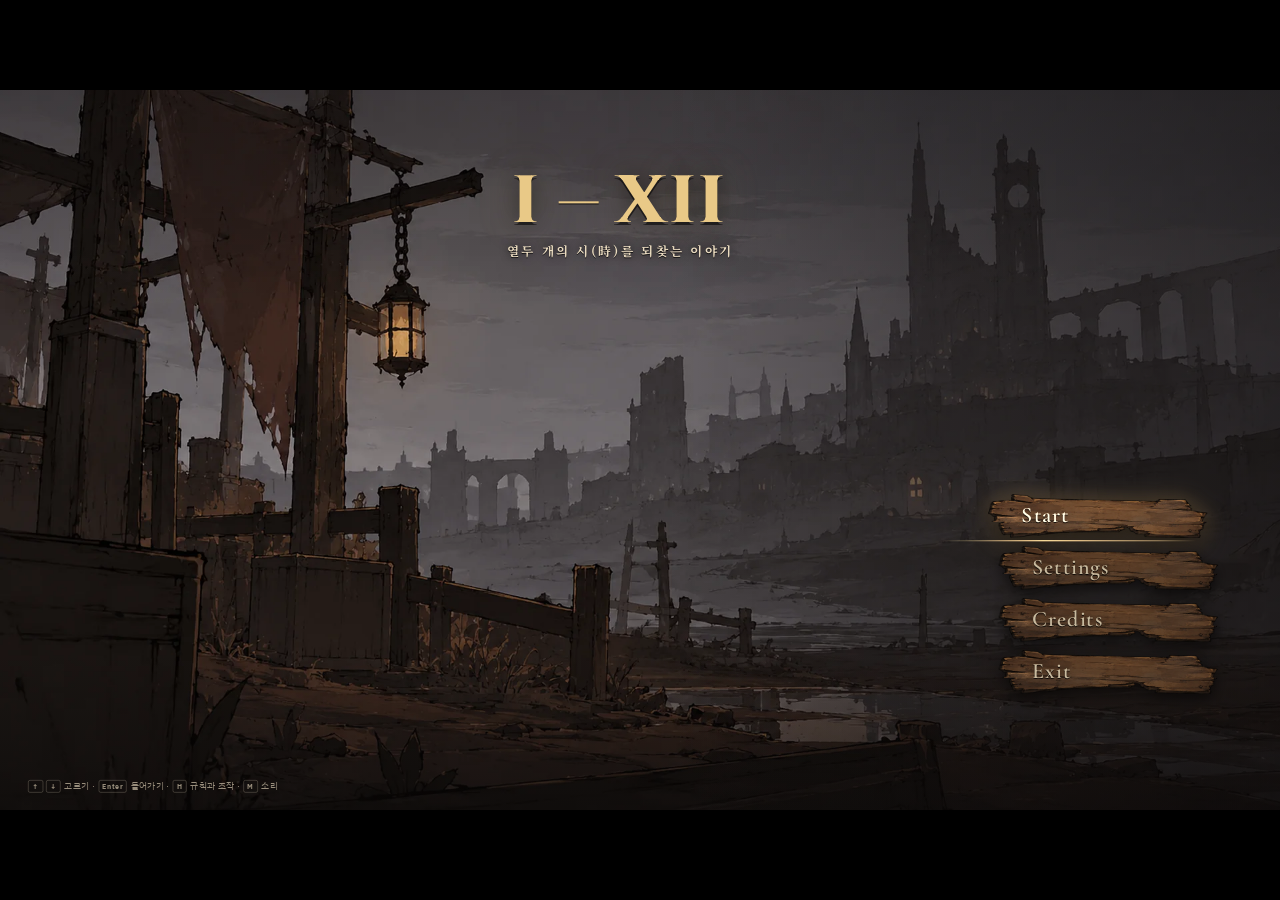
==== commit 7df8727b: "fix+feat: 양피지 카드 · 새 배경 · 새 SD · 톱니 지도 정리 · 타자 효과 · 영어 타이틀 - 고침: 카드 배경(양피지)이 실제로는 한 번도 안 깔리고 비슷한 황갈색" ====
--- a/index.html
+++ b/index.html
@@ -6,7 +6,7 @@
 <title>I — XII</title>
 <link rel="preconnect" href="https://fonts.googleapis.com">
 <link rel="preconnect" href="https://fonts.gstatic.com" crossorigin>
-<link rel="stylesheet" href="https://fonts.googleapis.com/css2?family=Cinzel:wght@600;800&family=IBM+Plex+Sans+KR:wght@400;500;700&family=Noto+Serif+KR:wght@500;700;900&display=swap">
+<link rel="stylesheet" href="https://fonts.googleapis.com/css2?family=Cinzel:wght@600;800&family=Cormorant+Garamond:wght@500;600;700&family=IBM+Plex+Sans+KR:wght@400;500;700&family=Noto+Serif+KR:wght@500;700;900&display=swap">
 <link rel="stylesheet" href="styles/base.css">
 <link rel="stylesheet" href="styles/title.css">
 <link rel="stylesheet" href="styles/map.css">
--- a/styles/base.css
+++ b/styles/base.css
@@ -15,6 +15,7 @@
   --f-num:'Cinzel','Trajan Pro','Times New Roman',serif;
   --f-serif:'Noto Serif KR','Nanum Myeongjo','AppleMyungjo','Batang',serif;
   --f-ui:'IBM Plex Sans KR','Apple SD Gothic Neo','Malgun Gothic','Noto Sans KR',system-ui,sans-serif;
+  --f-title:'Cormorant Garamond','Noto Serif KR','Times New Roman',serif;
 }
 *,*::before,*::after{box-sizing:border-box}
 html,body{height:100%;margin:0;overflow:hidden;background:#000}
@@ -23,6 +24,11 @@
 input{font:inherit;color:inherit}
 svg{display:block}
 [hidden]{display:none!important}
+/* 타자기 커서 */
+.tw-cur{display:inline-block;width:.46em;height:1.05em;margin-left:2px;vertical-align:-.14em;background:currentColor;opacity:.75;animation:twBlink .8s steps(2,start) infinite}
+@keyframes twBlink{to{visibility:hidden}}
+/* 화면 뒤에 까는 배경 그림 */
+img.scr-bg{position:absolute;inset:0;width:100%;height:100%;max-width:none;object-fit:cover;pointer-events:none;user-select:none}
 :focus-visible{outline:2px solid var(--brass-hi);outline-offset:2px}
 img{-webkit-user-drag:none}
 
@@ -158,14 +164,17 @@
 .card::before{content:"";position:absolute;inset:4px;border:1px solid rgba(214,174,98,.16);border-radius:7px;pointer-events:none}
 .card::after{content:"";position:absolute;left:14px;right:14px;bottom:0;height:3px;border-radius:2px 2px 0 0;background:var(--rar);opacity:.85}
 .card.r-basic{--rar:var(--r-basic)} .card.r-common{--rar:var(--r-common)} .card.r-rare{--rar:var(--r-rare)} .card.r-legend{--rar:var(--r-legend)} .card.r-cult{--rar:var(--r-cult)} .card.r-curse{--rar:var(--r-curse)}
-.has-card-art .card{background:var(--card-art) center/cover no-repeat,#C9B38A;border-color:#4A3218;color:#2A1A0C;box-shadow:0 12px 22px -10px rgba(0,0,0,.9),inset 0 0 22px rgba(70,40,12,.35)}
+.has-card-art .card{background:linear-gradient(rgba(246,234,206,.2),rgba(246,234,206,.2)),var(--card-art) center/cover no-repeat,#C9B38A;border-color:#4A3218;color:#2A1A0C;box-shadow:0 12px 22px -10px rgba(0,0,0,.9),inset 0 0 22px rgba(70,40,12,.35)}
 .has-card-art .card::before{border-color:rgba(90,60,30,.3)}
 .has-card-art .card .c-name{color:#1E1208}
 .has-card-art .card .c-stat b{color:#1E1208}
 .has-card-art .card .c-stat small{color:#5B4430}
 .has-card-art .card .c-key{color:#5B4430;border-color:rgba(90,60,30,.45)}
 .has-card-art .card .c-mini i{background:rgba(60,35,15,.16)}
+.has-card-art .card .c-mini i.on{background:var(--k)}
 .has-card-art .card .c-mini i.me{background:#8A5A12}
+/* 얼룩진 양피지 위에서도 글이 읽히게 — 옅은 종이색 테두리 빛 */
+.has-card-art .card .c-name,.has-card-art .card .c-stat,.has-card-art .card .c-kind,.has-card-art .card .c-text{text-shadow:0 0 2px rgba(250,240,215,.9),0 0 7px rgba(250,240,215,.55)}
 .has-card-art .card .c-tags em{background:rgba(60,35,15,.12);color:#5B4430}
 .has-card-art .card.k-melee{--k:#9C4A10} .has-card-art .card.k-shot{--k:#0E6F66} .has-card-art .card.k-far{--k:#2C5C9E} .has-card-art .card.k-jam{--k:#6B3DB0}
 .has-card-art .card.k-guard{--k:#3A5670} .has-card-art .card.k-cool{--k:#2A7A4B} .has-card-art .card.k-move{--k:#6A5530} .has-card-art .card.k-cult{--k:#A0284A} .has-card-art .card.k-curse{--k:#4A4252}
@@ -205,7 +214,7 @@
 .card.mid .c-name{font-size:20px}
 .card.mid .c-text{font-size:13px;line-height:1.45}
 .has-card-art .card.big .c-text{color:#3E2C1A}
-.has-card-art .card.big .c-eff{color:#7A6248}
+.has-card-art .card.big .c-eff{color:#5E4630}
 .card.big .c-up{display:flex;align-items:center;gap:4px;padding:5px 7px;border-radius:4px;background:rgba(84,214,138,.12);border:1px solid rgba(84,214,138,.35);font:800 12px/1.25 var(--f-ui);color:var(--ok)}
 .card.big .c-up svg{flex:none;width:12px;height:12px;fill:currentColor}
 .has-card-art .card.big .c-up{background:rgba(47,107,71,.14);border-color:rgba(47,107,71,.45);color:#23603C}
--- a/styles/title.css
+++ b/styles/title.css
@@ -1,34 +1,37 @@
-/* ═════════════ 타이틀 ═════════════ */
-.scr-title{background:
-  radial-gradient(55% 80% at 76% 48%,rgba(214,174,98,.14),transparent 62%),
-  radial-gradient(60% 60% at 20% 110%,rgba(120,10,30,.16),transparent 70%),
-  linear-gradient(90deg,#060508 0%,#0A0910 46%,#12111B 100%)}
-.ti-clock{position:absolute;left:-180px;top:50%;width:1040px;height:1040px;translate:0 -50%;opacity:.16;pointer-events:none}
-.ti-clock circle{fill:none;stroke:#E8D2A0}
-.ti-clock text{fill:#E8D2A0;font:800 58px var(--f-num);text-anchor:middle;dominant-baseline:central}
-.ti-clock .h,.ti-clock .m{stroke:#E8D2A0;stroke-linecap:round;transform-origin:520px 520px}
-.ti-clock .m{animation:spin 60s linear infinite}
-.ti-clock .h{animation:spin 720s linear infinite}
-.ti-gears{position:absolute;right:30%;bottom:-120px;width:420px;height:420px;opacity:.08;pointer-events:none}
-.ti-gears svg{position:absolute}
-.ti-art{position:absolute;right:5%;bottom:0;height:100%;aspect-ratio:2/3;pointer-events:none}
-.ti-art img{width:100%;height:100%;object-fit:contain;object-position:center bottom;filter:drop-shadow(0 24px 48px rgba(0,0,0,.6));-webkit-mask-image:linear-gradient(180deg,#000 80%,transparent 100%);mask-image:linear-gradient(180deg,#000 80%,transparent 100%);animation:fadeIn 1.2s ease-out}
-.ti-menu{position:absolute;left:150px;top:50%;translate:0 -50%;width:720px;display:flex;flex-direction:column;align-items:flex-start;gap:22px}
-.logo{display:flex;align-items:center;gap:26px;font:800 112px/1 var(--f-num);color:var(--brass);letter-spacing:.04em;text-shadow:0 0 40px rgba(214,174,98,.35)}
-.logo i{display:block;width:64px;height:3px;background:var(--brass)}
-.logo-sub{margin:0 0 18px;font:700 21px/1.4 var(--f-serif);color:var(--ash);letter-spacing:.12em}
-.ti-btns{display:flex;flex-direction:column;gap:12px;width:520px}
-.ti-btn{position:relative;display:flex;align-items:center;gap:18px;width:100%;padding:18px 26px;border-radius:8px;border:1px solid var(--line-2);background:linear-gradient(90deg,rgba(28,24,34,.92),rgba(18,16,23,.6));color:var(--bone);text-align:left;cursor:pointer;transition:border-color .15s,background .15s,transform .15s}
-.ti-btn:hover:not(:disabled),.ti-btn.focus{border-color:var(--brass);background:linear-gradient(90deg,rgba(64,51,26,.9),rgba(28,22,12,.6));transform:translateX(6px)}
-.ti-btn svg{flex:none;width:26px;height:26px;fill:var(--brass)}
-.ti-btn b{display:block;font:900 24px/1.25 var(--f-serif);letter-spacing:.06em}
-.ti-btn small{display:block;margin-top:4px;font-size:14px;color:var(--ash)}
-.ti-btn.main{border-color:var(--brass);background:linear-gradient(90deg,rgba(74,59,30,.95),rgba(42,33,17,.7));box-shadow:0 0 28px -8px rgba(214,174,98,.55)}
-.ti-btn.main b{color:var(--brass-hi)}
-.ti-btn:disabled{opacity:.4;cursor:not-allowed}
-.ti-btn kbd{position:absolute;right:18px;top:50%;translate:0 -50%;font:700 12px/1 var(--f-ui);padding:3px 7px;border:1px solid var(--line-2);border-radius:4px;color:var(--mute)}
-.ti-foot{position:absolute;left:150px;bottom:40px;font-size:13.5px;color:var(--mute);letter-spacing:.04em}
-.ti-foot b{color:var(--ash)}
+/* ═════════════ 타이틀 — 폐허 도시 그림 · 오른쪽 나무판 메뉴 ═════════════ */
+.scr-title{background:#0B0908}
+.ti-bg{animation:tiBg 1.2s ease-out}
+@keyframes tiBg{from{opacity:0;transform:scale(1.03)}}
+.ti-shade{position:absolute;inset:0;pointer-events:none;background:linear-gradient(90deg,transparent 52%,rgba(10,8,8,.28) 72%,rgba(10,8,8,.5)),linear-gradient(180deg,rgba(10,8,8,.25),transparent 30%,transparent 78%,rgba(10,8,8,.55))}
+.ti-logo{position:absolute;left:760px;top:118px;display:flex;flex-direction:column;align-items:center;gap:10px;pointer-events:none;animation:tiIn 1.4s ease-out both .2s}
+.ti-logo .logo{display:flex;align-items:center;gap:26px;font:800 100px/1 var(--f-num);color:#E9C987;letter-spacing:.04em;text-shadow:0 4px 0 rgba(0,0,0,.55),0 0 36px rgba(0,0,0,.6),0 0 60px rgba(233,201,135,.25)}
+.ti-logo .logo i{display:block;width:60px;height:3px;background:#E9C987;box-shadow:0 2px 0 rgba(0,0,0,.5)}
+.ti-logo .logo-sub{margin:0;font:700 19px/1.4 var(--f-serif);letter-spacing:.18em;color:#EADBC0;text-shadow:0 2px 0 rgba(0,0,0,.7),0 0 12px rgba(0,0,0,.7)}
+@keyframes tiIn{from{opacity:0;transform:translateY(-8px)}}
+/* 메뉴 — 항목마다 나무판 */
+.ti-menu{position:absolute;right:92px;top:606px;width:330px;display:flex;flex-direction:column;align-items:stretch;gap:12px}
+.ti-item{position:relative;height:66px;padding:0 0 4px 50px;border:0;background:var(--plank-thin,linear-gradient(180deg,#6B4A2E,#452E1C)) center/100% 100% no-repeat;color:#E9D8B8;
+  font:600 33px/1 var(--f-title);letter-spacing:.04em;text-align:left;cursor:pointer;filter:drop-shadow(0 8px 10px rgba(0,0,0,.55)) brightness(.86);
+  transition:transform .18s ease,filter .18s ease,color .18s;animation:tiItem .5s ease-out both;animation-delay:calc(.35s + var(--i) * .07s)}
+.ti-item span{text-shadow:0 2px 0 rgba(0,0,0,.75),0 0 10px rgba(0,0,0,.6)}
+.ti-item.on{transform:translateX(-16px);color:#FFF4DA;filter:drop-shadow(0 10px 14px rgba(0,0,0,.6)) drop-shadow(0 0 14px rgba(255,200,120,.28)) brightness(1.08)}
+.ti-item.on::after{content:"";position:absolute;left:-70px;right:18px;bottom:-5px;height:2px;background:linear-gradient(90deg,transparent,rgba(255,214,150,.95) 40%,rgba(255,214,150,.4) 85%,transparent);pointer-events:none}
+.ti-item:focus-visible{outline:2px solid #FFF1C9;outline-offset:3px}
+@keyframes tiItem{from{opacity:0;transform:translateX(24px)}}
+.ti-save{margin:-4px 0 4px;padding-right:6px;font:600 14px/1.45 var(--f-ui);color:#EADBC0;text-align:right;text-shadow:0 1px 0 rgba(0,0,0,.85),0 0 8px rgba(0,0,0,.8)}
+.ti-foot{position:absolute;left:40px;bottom:26px;margin:0;font-size:13px;color:rgba(234,219,192,.62);letter-spacing:.04em}
+.ti-foot kbd{display:inline-block;min-width:20px;margin:0 2px;padding:1px 5px;border:1px solid rgba(234,219,192,.3);border-radius:3px;font:700 11px/1.4 var(--f-ui);text-align:center}
+/* 제작진 — 양피지 한 장 */
+.ti-credits{position:absolute;inset:0;z-index:20;display:grid;place-items:center;background:rgba(6,5,6,.72);animation:fadeIn .2s ease-out}
+.tc-board{width:560px;min-height:760px;border-radius:18px;padding:84px 70px 60px;display:flex;flex-direction:column;align-items:center;gap:8px;color:#2A1A0C;text-align:center;
+  background:linear-gradient(rgba(246,234,206,.18),rgba(246,234,206,.18)),var(--card-art,#C9B38A) center/100% 100% no-repeat;filter:drop-shadow(0 30px 50px rgba(0,0,0,.7));animation:riseIn .3s ease-out}
+.tc-board h3{margin:0;font:800 64px/1 var(--f-num);color:#3A2410}
+.tc-board .tc-sub{margin:0 0 26px;font:700 16px/1.4 var(--f-serif);letter-spacing:.14em;color:#5E4630}
+.tc-board dl{margin:0;width:100%;display:flex;flex-direction:column;gap:22px}
+.tc-board dt{font:700 14px/1.3 var(--f-ui);letter-spacing:.2em;color:#6A5238}
+.tc-board dd{margin:8px 0 0;font:700 24px/1.5 var(--f-serif);color:#2A1A0C}
+.tc-blank{display:inline-block;width:220px;height:1.2em;border-bottom:1.5px solid rgba(58,36,16,.55)}
+.tc-board .btn-sub{margin-top:auto;font-family:var(--f-title);font-size:22px;background:rgba(42,26,12,.85);border-color:#6A5238;color:#F6E7CC}
 
 /* ═════════════ 난이도 — 시계 ═════════════ */
 .scr-diff{background:radial-gradient(60% 70% at 32% 50%,rgba(214,174,98,.12),transparent 70%),linear-gradient(90deg,#08070B,#0E0C13 60%,#15121C)}
--- a/styles/map.css
+++ b/styles/map.css
@@ -15,26 +15,32 @@
 @keyframes mapSweep{from{rotate:10deg}to{rotate:36deg}}
 
 .mech{position:absolute;inset:0;width:1920px;height:1080px}
-.mech .axle{stroke:rgba(214,174,98,.13);stroke-width:2;stroke-dasharray:2 8;stroke-linecap:round}
-.mech .axle.lit{stroke:rgba(242,211,143,.42);stroke-dasharray:none;stroke-width:2.4}
-.mech .axle.trail{stroke:rgba(242,211,143,.2);stroke-dasharray:none}
-.idl .rot path{fill:url(#gSteel);stroke:rgba(0,0,0,.6);stroke-width:.8}
-.idl .pin{fill:#1A140C;stroke:#8C744A;stroke-width:.8}
-.idl{transition:opacity .4s}
-.idl.dim{opacity:.34}
-.idl.trail{opacity:.72}
-.idl.lit .rot path{fill:url(#gBrass)}
-.idl.lit{filter:drop-shadow(0 0 5px rgba(242,211,143,.55))}
-.idl.hot .rot path{fill:#FFE7AE}
+/* 놋쇠 축 — 칸과 칸을 잇는다. 고를 수 있는 축에는 빛이 흐른다 */
+.lk line{stroke-linecap:round;fill:none}
+.lk-bed{stroke:rgba(0,0,0,.55);stroke-width:10}
+.lk-rod{stroke:#6A5230;stroke-width:3.5}
+.lk-flow{stroke:#FFF1C9;stroke-width:2.6;stroke-dasharray:4 16;opacity:0}
+.lk{transition:opacity .4s}
+.lk.dim{opacity:.22}
+.lk.trail .lk-rod{stroke:#A8834A}
+.lk.lit .lk-rod{stroke:#E8C27A;stroke-width:4}
+.lk.lit{filter:drop-shadow(0 0 5px rgba(242,211,143,.55))}
+.lk.lit .lk-flow{opacity:1;animation:lkFlow .9s linear infinite}
+.lk.hot .lk-rod{stroke:#FFF1C9}
+.lk.hot .lk-flow{animation-duration:.45s}
+.mech.turning .lk.trail .lk-flow{opacity:.55;animation:lkFlow .5s linear infinite}
+@keyframes lkFlow{to{stroke-dashoffset:-40}}
 
+/* 칸 톱니 — 납작한 놋쇠, 뭉툭한 이, 볼트, 가운데 어두운 판에 아이콘 */
 .gn{transition:opacity .4s}
-.gn .body{fill:url(#gBrass);stroke:rgba(0,0,0,.65);stroke-width:1.2}
+.gn .shade{fill:rgba(0,0,0,.45);filter:url(#fGlow)}
+.gn .body{fill:url(#gBrass);stroke:#2E2010;stroke-width:1.6;stroke-linejoin:round}
+.gn .groove{fill:none;stroke:rgba(40,26,8,.45);stroke-width:1.6}
+.gn .bolt{fill:#5A4220;stroke:rgba(255,236,190,.35);stroke-width:.8}
 .gn.t-elite .body,.gn.t-midboss .body{fill:url(#gIron)}
 .gn.t-boss .body{fill:url(#gBlood)}
-.gn.t-start .body{fill:url(#gBrass)}
-.gn .rim{fill:#130F0B;stroke:var(--tone);stroke-width:2.4}
+.gn .plate{fill:#15100C;stroke:var(--tone);stroke-width:2.4}
 .gn .ico{fill:var(--tone)}
-.gn .lbl{fill:#D8CDB8;font:700 15px var(--f-ui);text-anchor:middle;paint-order:stroke;stroke:#08070A;stroke-width:5px;stroke-linejoin:round;letter-spacing:.02em;pointer-events:none}
 .gn .halo{fill:none;stroke:var(--tone);stroke-width:3;opacity:0;transition:opacity .3s}
 .gn .dial{fill:#1A0E10;stroke:#FF6A7E;stroke-width:2}
 .gn .dtick{stroke:#E8C9B0;stroke-width:2;stroke-linecap:round}
@@ -42,23 +48,29 @@
 .gn.t-boss .ico{fill:#FF6A7E}
 .gn .watch circle{fill:#2A0E0E;stroke:#FF6A55;stroke-width:2}
 .gn .watch use{fill:#FF9C8C}
+/* 칸 이름 — 나무판 */
+.gn .tag image{filter:drop-shadow(0 3px 3px rgba(0,0,0,.6))}
+.gn .tag-bg{fill:#4E3620;stroke:#2A1C10;stroke-width:1.5}
+.gn .lbl{fill:#F6E7CC;font:700 15px var(--f-ui);text-anchor:middle;dominant-baseline:central;paint-order:stroke;stroke:rgba(20,12,6,.8);stroke-width:3px;stroke-linejoin:round;letter-spacing:.02em;pointer-events:none}
 .gn.avail{cursor:pointer}
 .gn.avail .halo{opacity:1;animation:haloPulse 1.3s ease-in-out infinite}
 @keyframes haloPulse{50%{stroke-width:6;opacity:.45}}
-.gn.avail:hover .body,.gn.avail.focus .body{filter:brightness(1.28)}
+.gn.avail:hover .body,.gn.avail.focus .body{filter:brightness(1.22)}
 .gn.avail:hover .halo,.gn.avail.focus .halo{stroke:#FFF1C9;animation:none;opacity:1;stroke-width:4}
+.gn.avail .lbl{fill:#FFF3D6}
 .gn.cur .halo{opacity:1;stroke:#F2D38F;stroke-width:4;animation:none;filter:url(#fGlow)}
-.gn.cur .body{filter:brightness(1.12)}
+.gn.cur .body{filter:brightness(1.1)}
 .gn.done .body{fill:url(#gDark)}
-.gn.done .ico{fill:#7A6E5E}
-.gn.done .rim{stroke:#5A5046}
-.gn.done .lbl{fill:#7A7064}
+.gn.done .bolt{fill:#2E2822}
+.gn.done .ico{fill:#8A7E6E}
+.gn.done .plate{stroke:#5A5046}
+.gn.done .tag{opacity:.6}
 .gn.done.cur .ico{fill:#F2D38F}
-.gn.gone{opacity:.3}
-.gn.far{opacity:.82}
-.gn.gone .lbl{opacity:0}
+.gn.gone{opacity:.28}
+.gn.far{opacity:.86}
+.gn.gone .tag{opacity:0}
 .gn.pulse .body{animation:gnPulse .5s ease-out}
-@keyframes gnPulse{0%{filter:brightness(2.2)}100%{filter:none}}
+@keyframes gnPulse{0%{filter:brightness(2)}100%{filter:none}}
 
 /* 표식 — 지금 톱니 위에 선 주인공 */
 .map-hero{position:absolute;z-index:6;width:92px;height:118px;margin:-118px 0 0 -46px;pointer-events:none;transition:none}
@@ -70,12 +82,11 @@
 /* ── 위 막대 ── */
 .map-top{position:absolute;left:0;right:0;top:0;z-index:10;height:104px;display:grid;grid-template-columns:1fr auto 1fr;align-items:center;gap:24px;padding:0 40px;
   background:linear-gradient(180deg,rgba(8,7,11,.94),rgba(8,7,11,.6) 70%,transparent)}
-.ch-badge{display:flex;align-items:center;gap:16px;min-width:0}
-.ch-num{flex:none;width:64px;height:64px;border-radius:50%;display:grid;place-items:center;font:800 30px/1 var(--f-num);color:var(--brass-hi);
-  background:radial-gradient(circle at 35% 30%,#3A2E18,#120E08 70%);border:2px solid var(--brass);box-shadow:0 0 22px rgba(214,174,98,.3),inset 0 0 12px rgba(0,0,0,.8)}
+.ch-badge{display:flex;align-items:center;gap:14px;min-width:0;justify-self:start;padding:14px 46px 16px 22px;margin-left:-10px;background:var(--plank-thin,linear-gradient(180deg,#6B4A2E,#452E1C)) center/100% 100% no-repeat;filter:drop-shadow(0 8px 12px rgba(0,0,0,.6))}
+.ch-num{flex:none;width:56px;height:56px;border-radius:50%;display:grid;place-items:center;font:800 26px/1 var(--f-num);color:var(--brass-hi);background:radial-gradient(circle at 40% 35%,#3A2A18,#140E08 72%);border:2px solid #C79A52;box-shadow:inset 0 0 10px rgba(0,0,0,.8)}
 .ch-txt{min-width:0}
-.ch-txt b{display:block;font:900 26px/1.2 var(--f-serif);white-space:nowrap}
-.ch-txt span{display:block;margin-top:2px;font-size:14px;color:var(--ash);white-space:nowrap;overflow:hidden;text-overflow:ellipsis}
+.ch-txt b{display:block;font:900 25px/1.2 var(--f-serif);color:#F6E7CC;text-shadow:0 2px 0 rgba(0,0,0,.7);white-space:nowrap}
+.ch-txt span{display:block;margin-top:2px;font-size:13.5px;color:#E2CFAE;text-shadow:0 1px 0 rgba(0,0,0,.8);white-space:nowrap;overflow:hidden;text-overflow:ellipsis}
 .map-res{display:flex;align-items:center;gap:28px;padding:12px 26px;border:1px solid var(--line);border-radius:40px;background:rgba(14,12,18,.82);box-shadow:0 10px 26px rgba(0,0,0,.45)}
 .map-res .sep{width:1px;height:28px;background:var(--line-2)}
 .map-btns{justify-self:end;display:flex;gap:8px}
@@ -112,10 +123,10 @@
 
 /* 발각 · 챕터 시작 알림 */
 .map-banner{position:absolute;inset:0;z-index:30;display:grid;place-items:center;pointer-events:none}
-.map-banner>div{padding:34px 70px;border-radius:10px;text-align:center;background:linear-gradient(180deg,rgba(20,16,26,.96),rgba(10,8,14,.96));border:1px solid var(--brass-lo);box-shadow:0 0 80px rgba(214,174,98,.2);animation:bannerIn 2.4s ease forwards}
-.map-banner b{display:block;font:800 88px/1 var(--f-num);color:var(--brass)}
-.map-banner span{display:block;margin-top:14px;font:900 30px/1.3 var(--f-serif);letter-spacing:.2em}
-.map-banner small{display:block;margin-top:10px;font-size:16px;color:var(--ash);letter-spacing:.1em}
-.map-banner.alarm>div{border-color:#FF4B37;box-shadow:0 0 90px rgba(255,75,55,.35)}
+.map-banner>div{min-width:640px;padding:46px 90px 50px;text-align:center;background:var(--plank,linear-gradient(180deg,rgba(20,16,26,.96),rgba(10,8,14,.96))) center/100% 100% no-repeat;filter:drop-shadow(0 26px 40px rgba(0,0,0,.7));animation:bannerIn 2.4s ease forwards}
+.map-banner b{display:block;font:800 88px/1 var(--f-num);color:#FFE2A8;text-shadow:0 4px 0 rgba(0,0,0,.6),0 0 24px rgba(0,0,0,.6)}
+.map-banner span{display:block;margin-top:14px;font:900 30px/1.3 var(--f-serif);letter-spacing:.2em;color:#F6E7CC;text-shadow:0 2px 0 rgba(0,0,0,.7)}
+.map-banner small{display:block;margin-top:10px;font:700 16px/1.4 var(--f-ui);color:#FFF0D2;letter-spacing:.1em;text-shadow:0 2px 0 rgba(0,0,0,.85),0 0 10px rgba(0,0,0,.7)}
+.map-banner.alarm>div{filter:drop-shadow(0 0 30px rgba(255,75,55,.5)) drop-shadow(0 26px 40px rgba(0,0,0,.7))}
 .map-banner.alarm b{color:#FF6A55;font-size:64px}
 @keyframes bannerIn{0%{opacity:0;transform:scale(1.08)}12%{opacity:1;transform:none}85%{opacity:1}100%{opacity:0}}
--- a/styles/battle.css
+++ b/styles/battle.css
@@ -11,6 +11,13 @@
 }
 .battle.theme-elite{--sky-a:#140A0E;--sky-b:#2A1018;--tile-a:#221419;--tile-edge:#442430}
 .battle.theme-boss{--sky-a:#0A0D14;--sky-b:#1A2233;--tile-a:#182030;--tile-edge:#2E3C52}
+/* 전투 배경 그림 (bg-battle) — 어둡게 눌러 판 · 패널이 먼저 보이게 */
+.battle.has-bg{--tile-a:#1C1718;--tile-edge:#3C2E2E}
+.battle.has-bg.theme-elite{--tile-a:#221417;--tile-edge:#4A262E}
+.battle.has-bg.theme-boss{--tile-a:#181A20;--tile-edge:#343A46}
+.battle-bg{position:absolute;inset:0;z-index:0;pointer-events:none;overflow:hidden}
+.battle-bg .scr-bg{position:absolute;inset:0;width:100%;height:100%;object-fit:cover}
+.battle-bg::after{content:"";position:absolute;inset:0;background:linear-gradient(180deg,rgba(6,5,7,.62),rgba(6,5,7,.30) 34%,rgba(6,5,7,.40) 62%,rgba(6,5,7,.86)),radial-gradient(120% 90% at 50% 45%,transparent 40%,rgba(0,0,0,.55))}
 .battle.hurt-vig::after,.battle.volt-vig::after{content:"";position:absolute;inset:0;pointer-events:none;z-index:30;animation:vig .55s ease-out forwards}
 .battle.hurt-vig::after{box-shadow:inset 0 0 160px 40px rgba(255,40,40,.5)}
 .battle.volt-vig::after{box-shadow:inset 0 0 180px 50px rgba(184,148,255,.55)}
--- a/styles/scene.css
+++ b/styles/scene.css
@@ -70,19 +70,22 @@
 .sc-in-row input{flex:1;min-width:0;padding:14px 18px;border-radius:6px;border:1px solid var(--brass-lo);background:#0B0906;color:var(--bone);font:900 28px/1.2 var(--f-serif);text-align:center;letter-spacing:.08em;outline:none;user-select:text;-webkit-user-select:text}
 .sc-in-row input:focus{border-color:var(--brass-hi);box-shadow:0 0 0 3px rgba(242,211,143,.2)}
 .sc-in-err{min-height:22px;margin:0;font-size:14px;color:#FF9C8E}
-/* 대사창 */
-.dbox{position:absolute;left:50%;bottom:40px;translate:-50% 0;z-index:4;width:1320px;min-height:224px;padding:46px 56px 38px;border-radius:8px;border:1px solid #6A5733;
-  background:linear-gradient(180deg,rgba(27,23,34,.96),rgba(14,12,18,.98));box-shadow:0 24px 60px rgba(0,0,0,.7),inset 0 0 0 4px rgba(12,10,16,.9),inset 0 0 0 5px rgba(214,174,98,.2)}
-.dbox::before,.dbox::after{content:"";position:absolute;width:20px;height:20px;border:2px solid var(--brass);opacity:.65;pointer-events:none}
-.dbox::before{left:10px;bottom:10px;border-right:0;border-top:0}
-.dbox::after{right:10px;top:10px;border-left:0;border-bottom:0}
-.dname{position:absolute;left:40px;top:-24px;padding:9px 26px;border-radius:4px;background:linear-gradient(180deg,#EDC983,#B88D42);color:#1B150B;font:900 21px/1.2 var(--f-serif);letter-spacing:.05em;box-shadow:0 6px 16px rgba(0,0,0,.55)}
-.dname.boss{background:linear-gradient(180deg,#6A7582,#39414C);color:#EAF4FF}
-.dname.merchant{background:linear-gradient(180deg,#9A6A3E,#5E3D20);color:#FBE9D2}
-.dname.voice{background:linear-gradient(180deg,#9A1E34,#5A101D);color:#FFE3E8}
-.dname.foe{background:linear-gradient(180deg,#4E3A40,#2A1D22);color:#FFE3EC;box-shadow:0 6px 16px rgba(0,0,0,.55),inset 0 0 0 1px rgba(255,92,138,.5)}
-.dname.black{background:linear-gradient(180deg,#5E2A30,#2C1116);color:#F6DCC0;box-shadow:0 6px 16px rgba(0,0,0,.55),inset 0 0 0 1px rgba(240,176,78,.55)}
-.dtext{margin:0;min-height:3.5em;font:500 25px/1.75 var(--f-serif);color:var(--bone);white-space:pre-wrap}
+/* 대사창 — 화면 아래를 끝에서 끝까지 */
+.dbox{position:absolute;left:0;right:0;bottom:0;z-index:4;min-height:262px;padding:58px 13% 44px;border-top:1px solid rgba(214,174,98,.45);
+  background:linear-gradient(180deg,rgba(20,16,22,.9),rgba(10,8,12,.97) 38%,rgba(6,5,8,.99));box-shadow:0 -24px 60px rgba(0,0,0,.55),inset 0 1px 0 rgba(242,211,143,.12)}
+.dbox::before,.dbox::after{content:"";position:absolute;top:12px;width:120px;height:1px;opacity:.7;pointer-events:none}
+.dbox::before{left:28px;background:linear-gradient(90deg,var(--brass),transparent)}
+.dbox::after{right:28px;background:linear-gradient(270deg,var(--brass),transparent)}
+/* 말하는 사람 이름 — 나무판 */
+.dname{position:absolute;left:calc(13% - 34px);top:-34px;min-width:200px;padding:15px 46px 17px;text-align:center;
+  background:var(--plank-thin,linear-gradient(180deg,#7A5634,#4B3220)) center/100% 100% no-repeat;
+  color:#F6E7CC;font:900 22px/1.2 var(--f-serif);letter-spacing:.06em;text-shadow:0 2px 0 rgba(0,0,0,.7),0 0 10px rgba(0,0,0,.6);filter:drop-shadow(0 8px 10px rgba(0,0,0,.55))}
+.dname.boss{color:#DCEBFF}
+.dname.merchant{color:#FBE9D2}
+.dname.voice{color:#FFC9D4}
+.dname.foe{color:#FFD6E0}
+.dname.black{color:#F6D7B0}
+.dtext{margin:0;max-width:1480px;min-height:3.5em;font:500 25px/1.75 var(--f-serif);color:var(--bone);white-space:pre-wrap}
 .dtext .nm{color:var(--brass-hi);font-weight:900}
 .dtext.nar{color:#C9C0D3}
 .dtext.boss{color:#DCE6F2;letter-spacing:.02em}
@@ -101,7 +104,7 @@
 .scene.sc-flash::after{background:radial-gradient(circle at 50% 28%,rgba(236,246,255,.95),rgba(200,226,255,.35) 60%,transparent)}
 .scene.sc-red::after{background:radial-gradient(circle at 50% 50%,rgba(255,40,64,.55),rgba(120,0,24,.42) 72%)}
 @keyframes scFlash{from{opacity:1}to{opacity:0}}
-.dnext{position:absolute;right:30px;bottom:20px;width:0;height:0;border-left:9px solid transparent;border-right:9px solid transparent;border-top:12px solid var(--brass-hi);opacity:0;animation:nextBob .9s ease-in-out infinite}
+.dnext{position:absolute;right:calc(13% - 44px);bottom:34px;width:0;height:0;border-left:9px solid transparent;border-right:9px solid transparent;border-top:12px solid var(--brass-hi);opacity:0;animation:nextBob .9s ease-in-out infinite}
 .dbox.done .dnext{opacity:1}
 .dbox.choosing .dnext{opacity:0}
 @keyframes nextBob{50%{transform:translateY(5px)}}
--- a/styles/nodes.css
+++ b/styles/nodes.css
@@ -1,4 +1,13 @@
 /* ═════════════ 톱니 칸 화면 ═════════════ */
+/* 배경 그림이 있는 칸 — 장면을 보이고, 글 판은 어두운 판으로 띄운다 */
+.nd-bg{position:absolute;inset:0;overflow:hidden;pointer-events:none}
+.nd-bg:empty{display:none}
+.nd-bg .scr-bg.fade{animation:fadeIn .5s ease-out}
+.nd.has-bg .nd-bg::after{content:"";position:absolute;inset:0;background:linear-gradient(90deg,rgba(5,4,6,.08),rgba(5,4,6,.2) 40%,rgba(5,4,6,.55) 72%,rgba(5,4,6,.7)),linear-gradient(180deg,rgba(5,4,6,.62),transparent 20%,transparent 72%,rgba(5,4,6,.72))}
+.nd.has-bg .nd-glyph{display:none}
+.nd.has-bg .nd-panel{padding:30px 36px 26px;border-radius:12px;border:1px solid rgba(214,174,98,.26);background:linear-gradient(180deg,rgba(15,12,17,.88),rgba(9,7,11,.92));box-shadow:0 30px 70px rgba(0,0,0,.6)}
+.nd.has-bg.narrow .nd-panel{width:780px;bottom:auto;max-height:calc(100% - 200px)}
+.nd.has-bg.narrow .nd-title{font-size:42px}
 .nd{position:absolute;inset:0;
   background:radial-gradient(48% 70% at 24% 58%,color-mix(in srgb,var(--tone) 20%,transparent),transparent 70%),radial-gradient(90% 80% at 60% 40%,#15111B,#08070B 70%)}
 .nd-art{position:absolute;left:3%;bottom:0;width:680px;height:100%;display:flex;align-items:flex-end;justify-content:center;pointer-events:none}
@@ -57,6 +66,10 @@
 .price svg{width:16px;height:16px;fill:var(--parts)}
 .price.no{color:#FF8A7A;border-color:#7A2A22}
 .price.dark{font:700 14px/1.2 var(--f-ui);background:rgba(40,12,16,.9);border-color:#7A2A3A;color:#F6C9D2}
+/* 상점 — 간판과 값표는 나무판 */
+.t-shop .nd-title{align-self:flex-start;padding:20px 70px 24px;margin-left:-14px;background:var(--plank,linear-gradient(180deg,#7A5634,#4B3220)) center/100% 100% no-repeat;color:#F6E6C8;font-size:40px;text-shadow:0 3px 0 rgba(0,0,0,.7),0 0 14px rgba(0,0,0,.6);filter:drop-shadow(0 10px 14px rgba(0,0,0,.55))}
+.t-shop .price{padding:9px 24px 11px;border:0;border-radius:0;background:var(--plank-thin,rgba(40,30,14,.9)) center/100% 100% no-repeat;color:#F8E7C6;text-shadow:0 2px 0 rgba(0,0,0,.75);filter:drop-shadow(0 4px 6px rgba(0,0,0,.5))}
+.t-shop .price.no{color:#FFB0A0}
 .shop-side{display:flex;gap:12px}
 .shop-relic{flex:1;min-width:0;display:flex;align-items:center;gap:14px;padding:14px 16px;border-radius:8px;border:1px solid var(--line-2);background:var(--panel);text-align:left;cursor:pointer;transition:border-color .15s}
 .shop-relic:hover:not(:disabled){border-color:var(--brass)}
